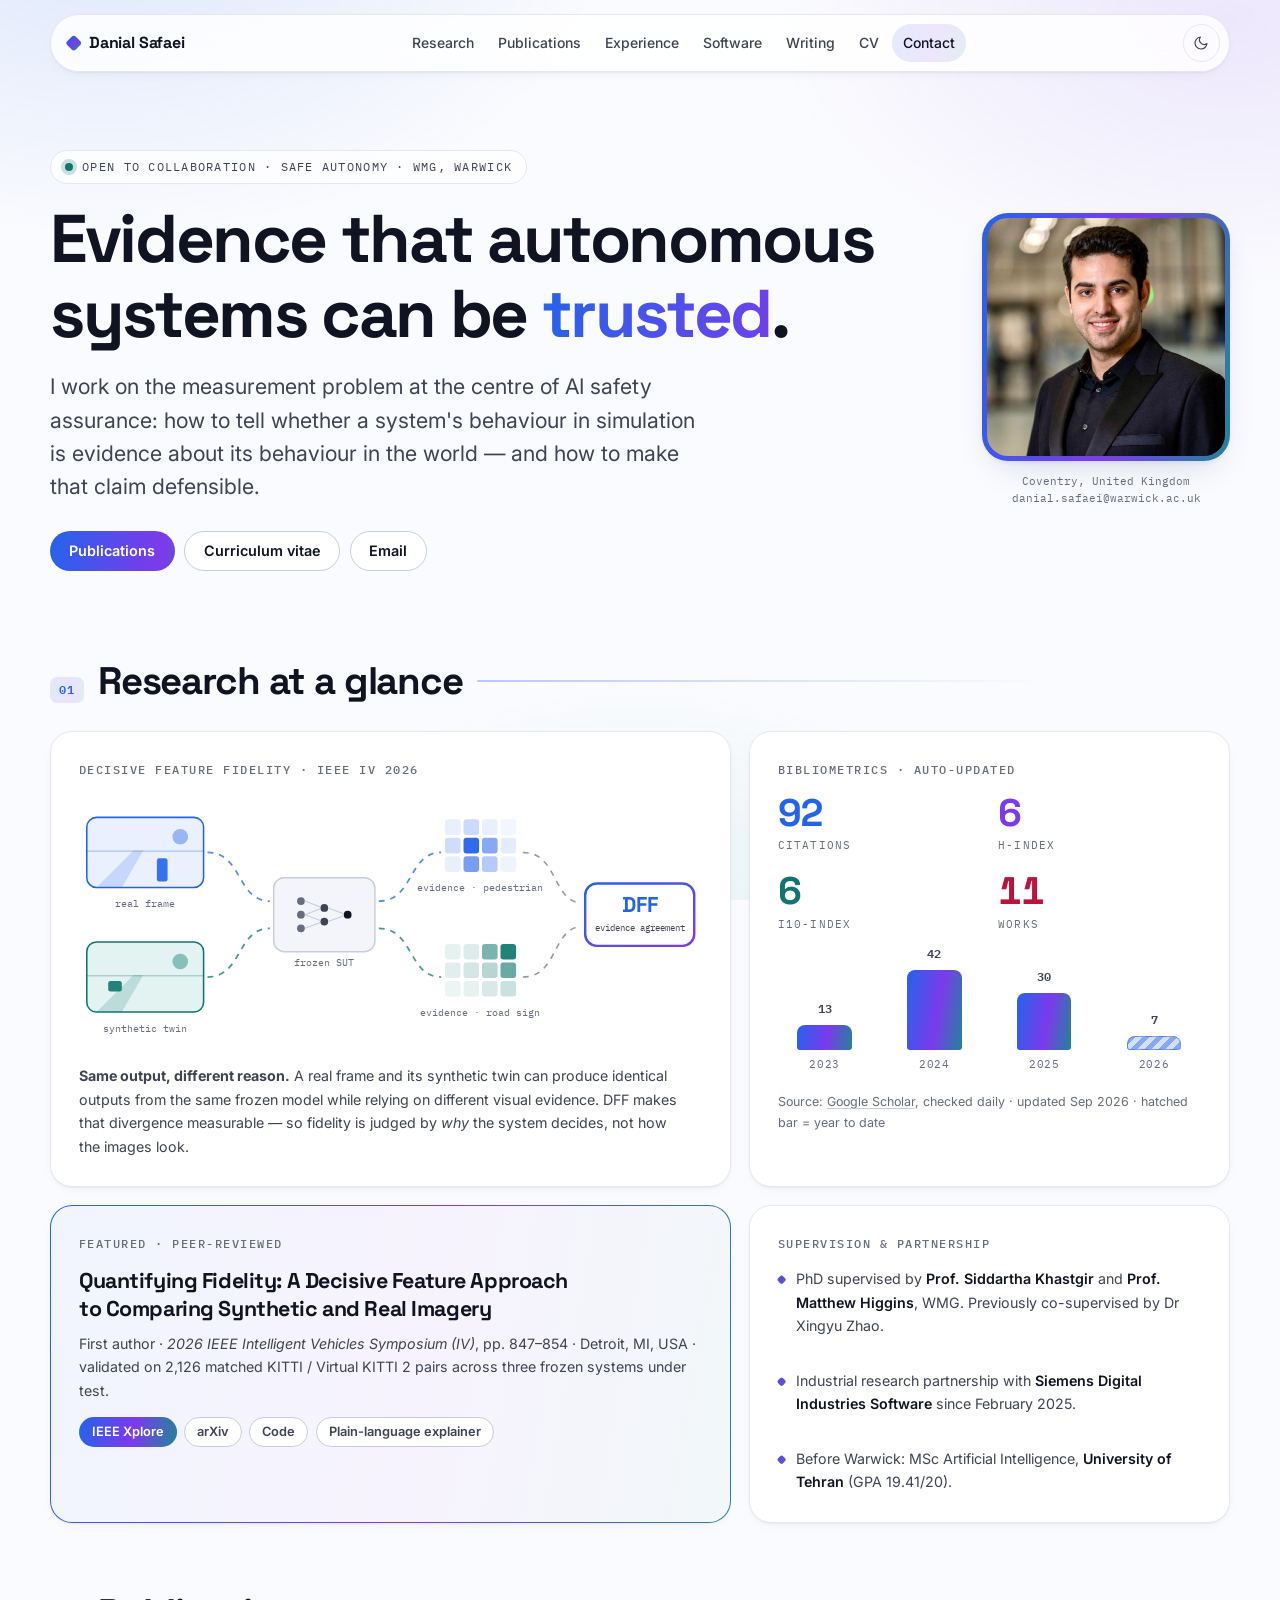
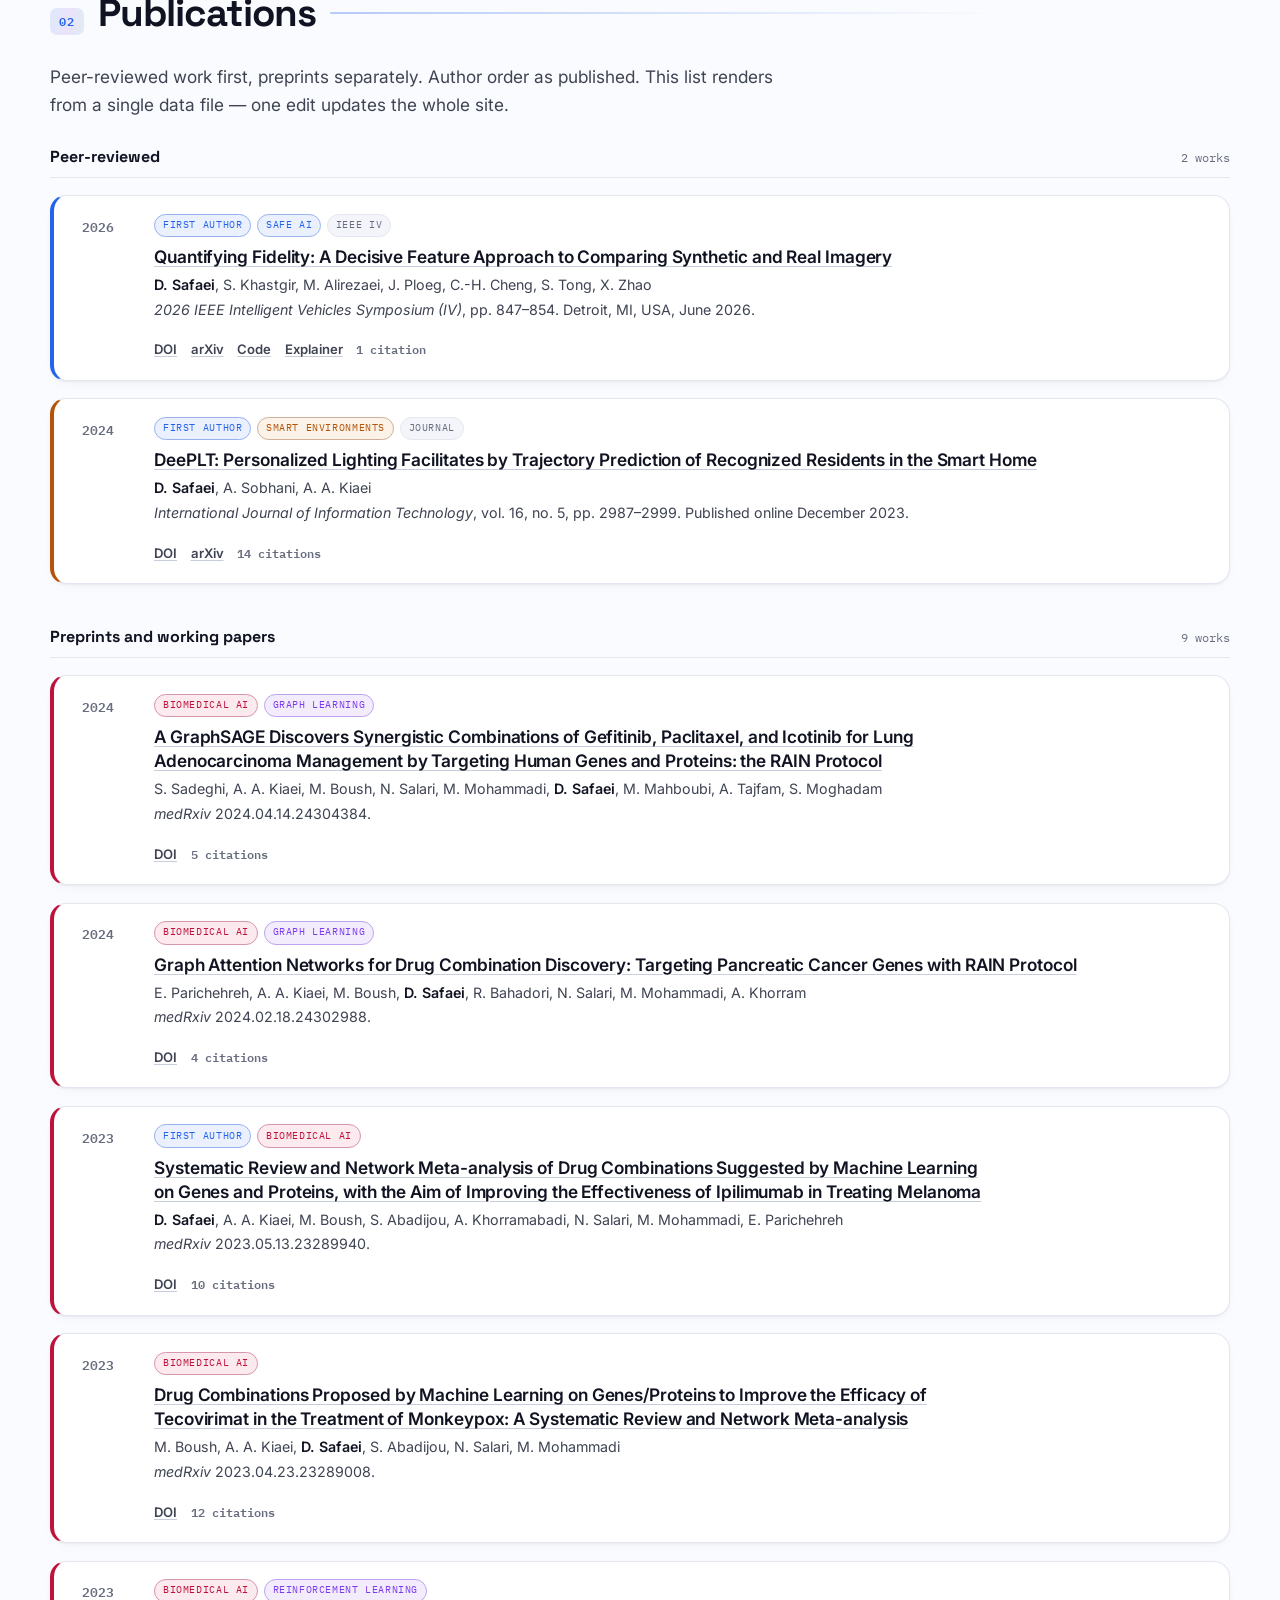
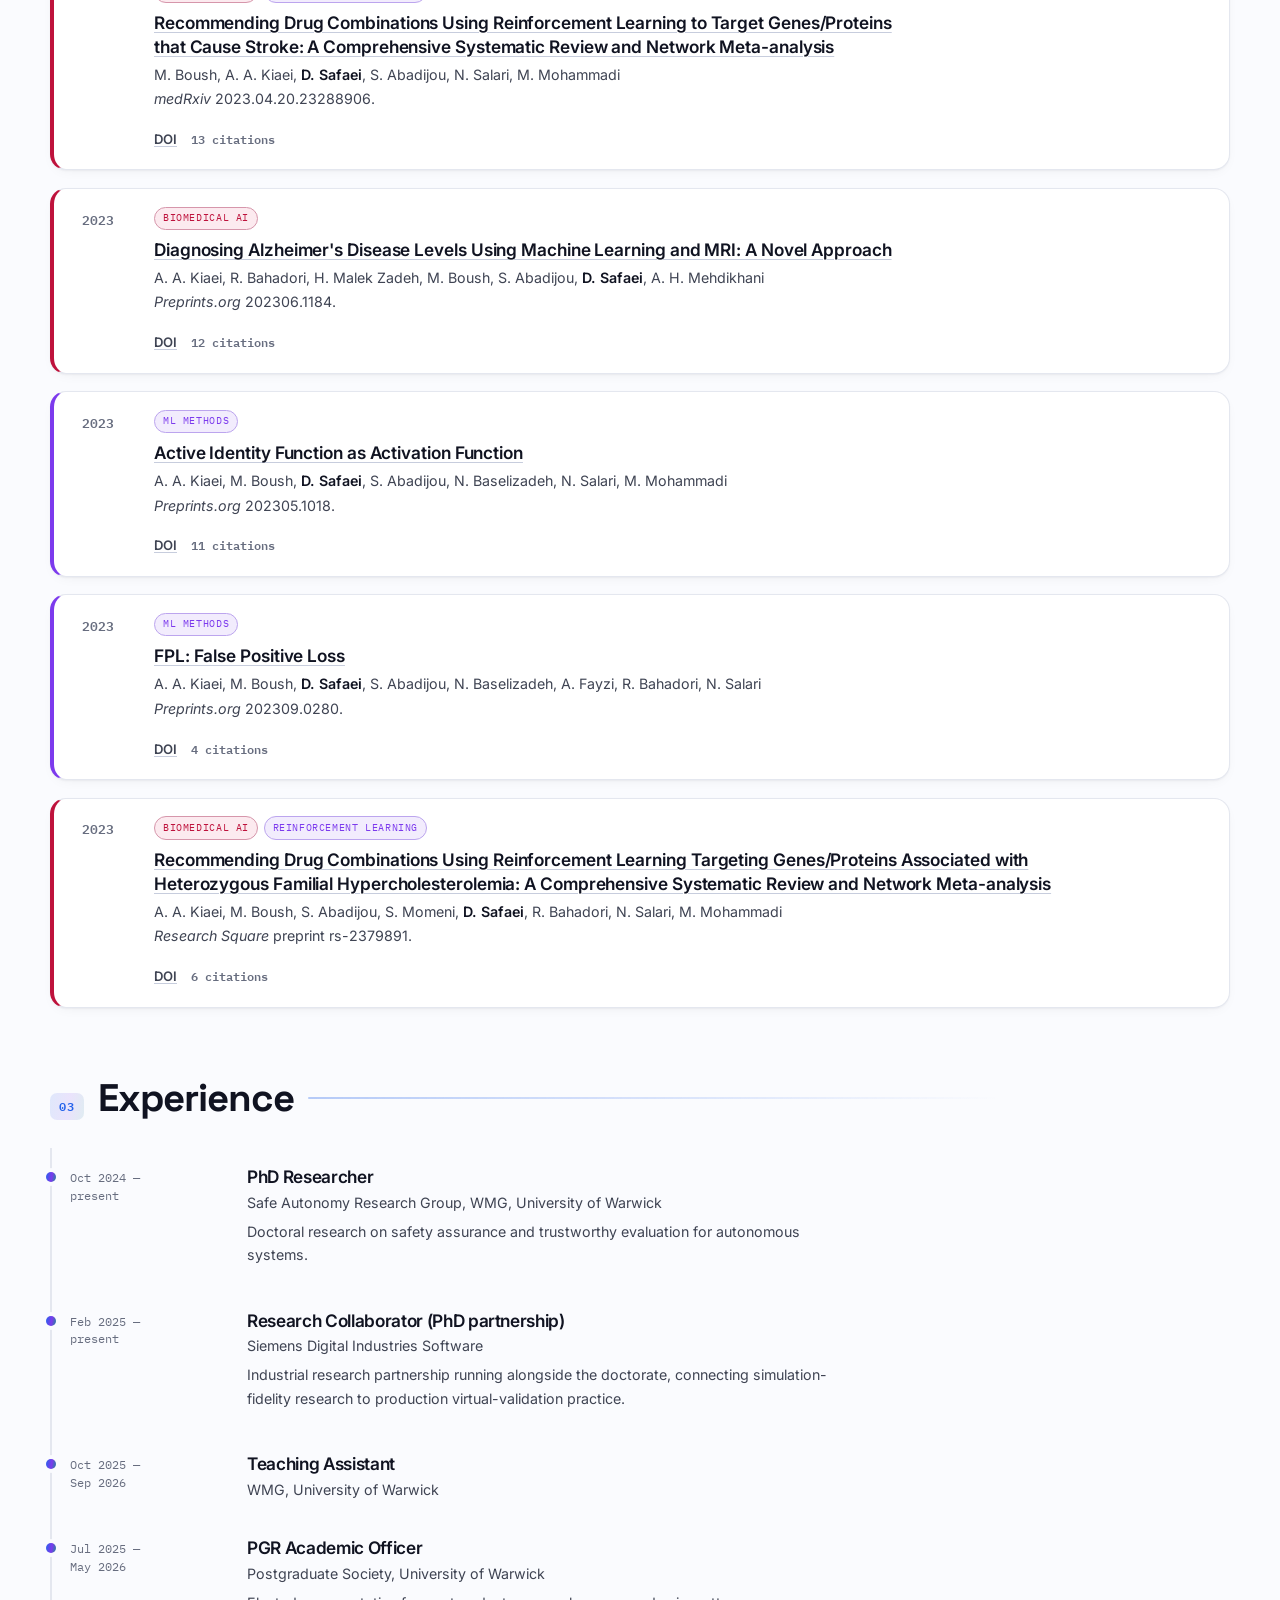
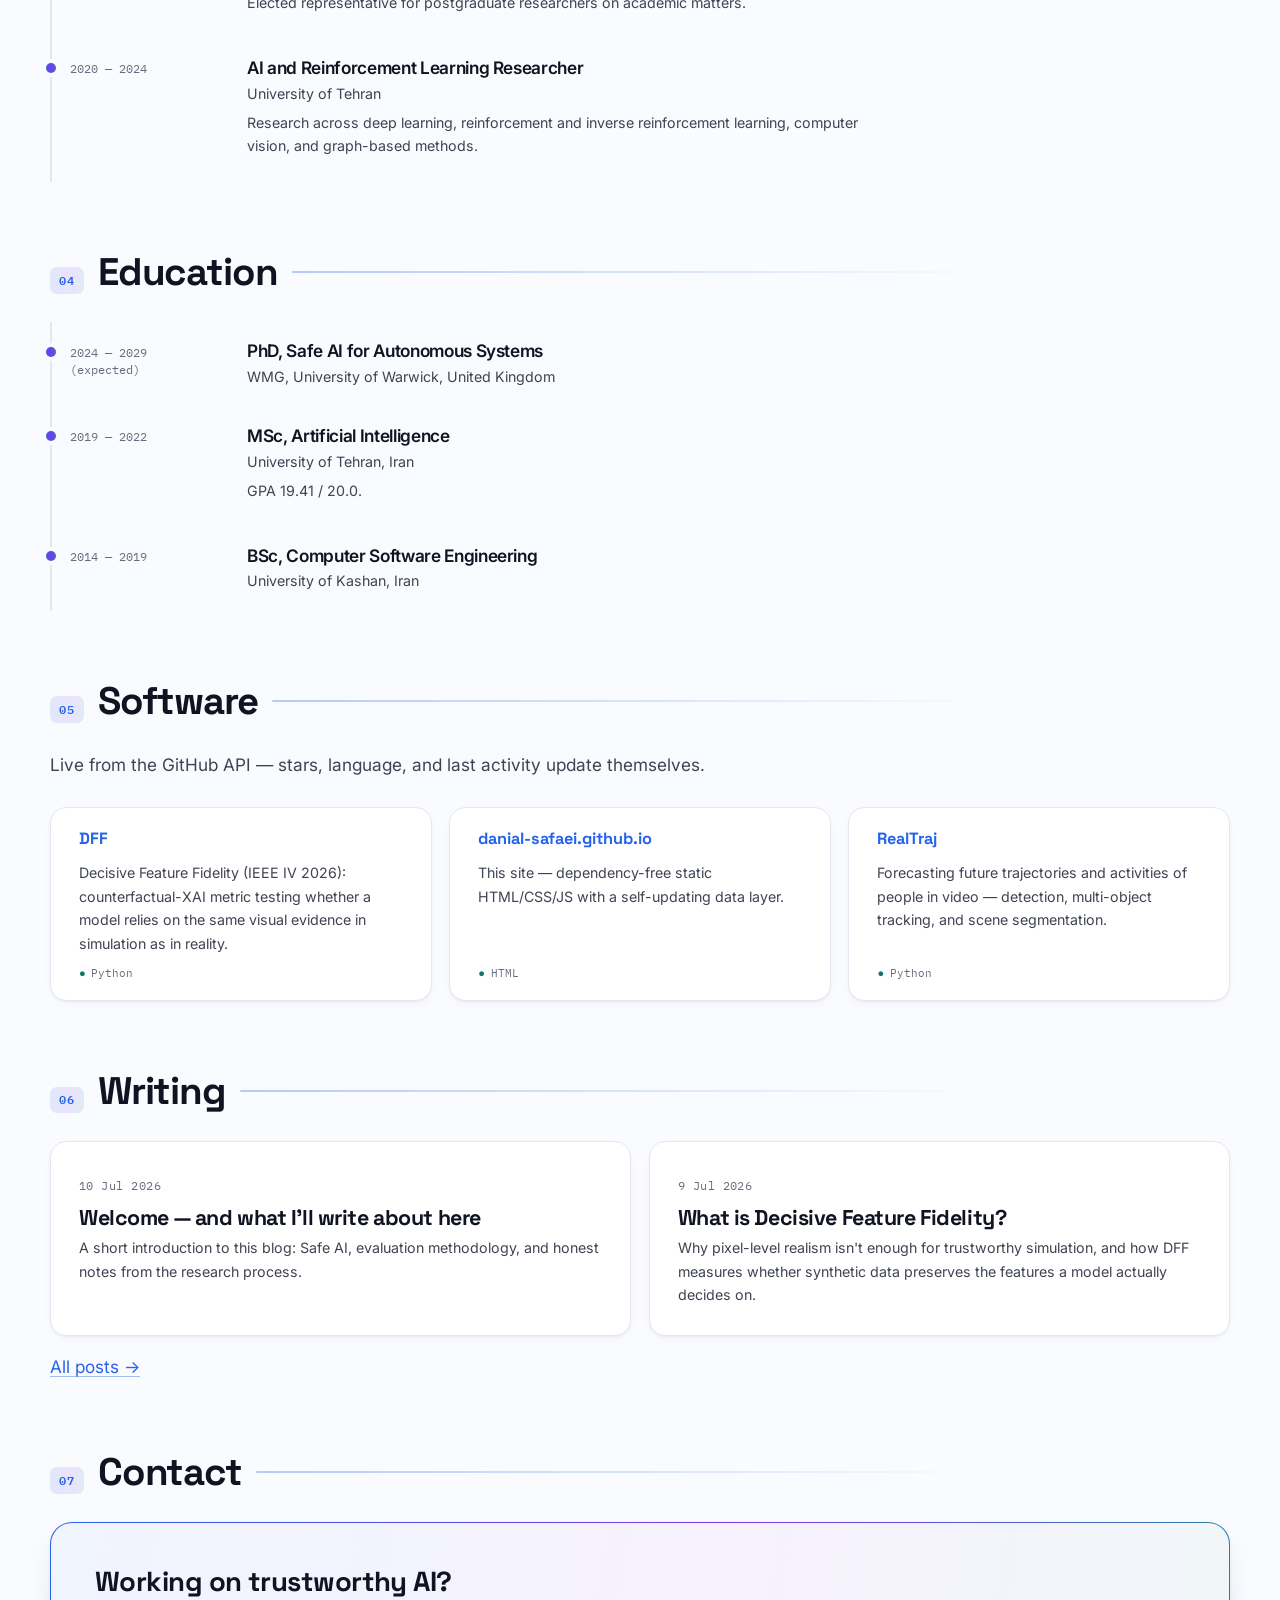
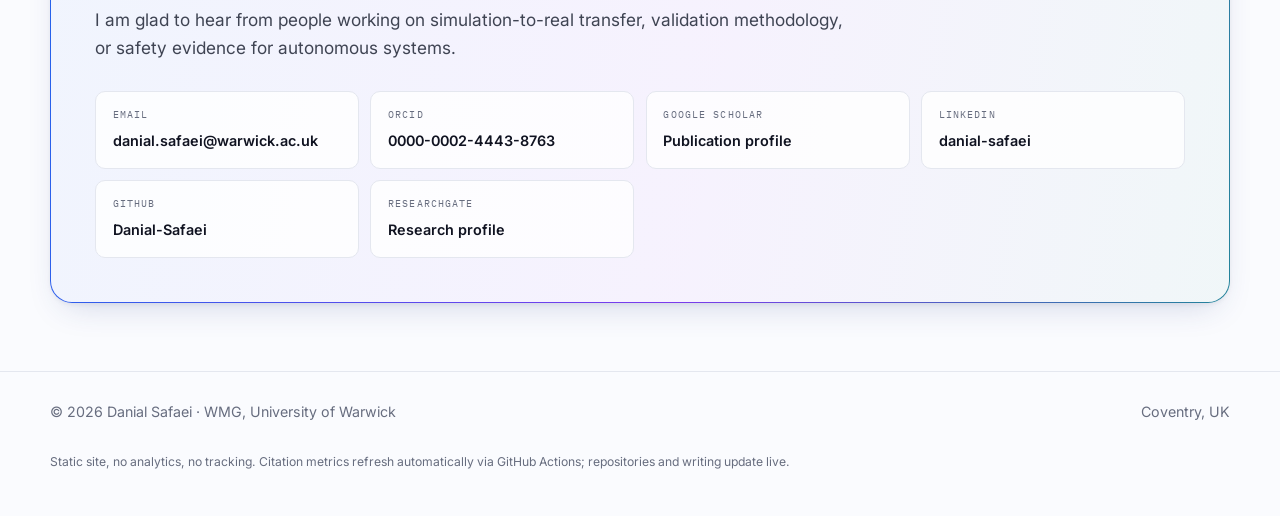
==== index.html @ 2e091d77 "Add a 1200x630 social preview card for link shares" ====
<!DOCTYPE html>
<html lang="en-GB">
<head>
    <meta charset="UTF-8">
    <meta name="viewport" content="width=device-width, initial-scale=1.0">
    <meta name="description" content="Danial Safaei is a PhD researcher in the Safe Autonomy Research Group at WMG, University of Warwick, working on safety assurance and trustworthy evaluation for autonomous systems. First author of Decisive Feature Fidelity (IEEE IV 2026).">
    <meta name="author" content="Danial Safaei">
    <meta name="robots" content="index, follow, max-image-preview:large">
    <meta name="color-scheme" content="light dark">
    <meta name="theme-color" content="#fafbfe" media="(prefers-color-scheme: light)">
    <meta name="theme-color" content="#0b111f" media="(prefers-color-scheme: dark)">
    <meta property="og:title" content="Danial Safaei — Safe AI for Autonomous Systems">
    <meta property="og:description" content="PhD researcher, Safe Autonomy Research Group, WMG, University of Warwick. Safety assurance and trustworthy evaluation for autonomous systems.">
    <meta property="og:type" content="profile">
    <meta property="profile:first_name" content="Danial">
    <meta property="profile:last_name" content="Safaei">
    <meta property="og:url" content="https://danial-safaei.github.io/">
    <meta property="og:site_name" content="Danial Safaei">
    <meta property="og:locale" content="en_GB">
    <meta property="og:image" content="https://danial-safaei.github.io/images/og-card.jpg">
    <meta property="og:image:width" content="1200">
    <meta property="og:image:height" content="630">
    <meta property="og:image:alt" content="Danial Safaei, PhD Researcher, Safe Autonomy Research Group, WMG, University of Warwick">
    <meta name="twitter:card" content="summary_large_image">
    <meta name="twitter:title" content="Danial Safaei — Safe AI for Autonomous Systems">
    <meta name="twitter:description" content="PhD researcher at WMG, University of Warwick. Safety assurance and trustworthy evaluation for autonomous systems.">
    <meta name="twitter:image" content="https://danial-safaei.github.io/images/og-card.jpg">
    <meta name="twitter:image:alt" content="Danial Safaei, PhD Researcher, Safe Autonomy Research Group, WMG, University of Warwick">
    <link rel="canonical" href="https://danial-safaei.github.io/">
    <link rel="icon" type="image/jpeg" href="images/profile.jpg">
    <link rel="icon" type="image/svg+xml" href="favicon.svg">
    <link rel="apple-touch-icon" href="images/profile.jpg">
    <title>Danial Safaei — Safe AI for Autonomous Systems</title>
    <link rel="preconnect" href="https://fonts.googleapis.com">
    <link rel="preconnect" href="https://fonts.gstatic.com" crossorigin>
    <link href="https://fonts.googleapis.com/css2?family=Space+Grotesk:wght@500;600;700&family=Inter:wght@400;500;600;700&family=IBM+Plex+Mono:wght@400;500;600&display=swap" rel="stylesheet">
    <link rel="stylesheet" href="style.css">
    <script type="application/ld+json">
    {
      "@context": "https://schema.org",
      "@graph": [
        {
          "@type": "Person",
          "@id": "https://danial-safaei.github.io/#person",
          "name": "Danial Safaei",
          "givenName": "Danial",
          "familyName": "Safaei",
          "url": "https://danial-safaei.github.io/",
          "image": "https://danial-safaei.github.io/images/profile.jpg",
          "jobTitle": "PhD Researcher",
          "description": "PhD researcher in the Safe Autonomy Research Group at WMG, University of Warwick, working on safety assurance and trustworthy evaluation for autonomous systems.",
          "email": "mailto:danial.safaei@warwick.ac.uk",
          "affiliation": {
            "@type": "Organization",
            "name": "WMG, University of Warwick",
            "url": "https://warwick.ac.uk/fac/sci/wmg"
          },
          "alumniOf": [
            { "@type": "CollegeOrUniversity", "name": "University of Tehran" },
            { "@type": "CollegeOrUniversity", "name": "University of Kashan" }
          ],
          "identifier": {
            "@type": "PropertyValue",
            "propertyID": "ORCID",
            "value": "https://orcid.org/0000-0002-4443-8763"
          },
          "sameAs": [
            "https://orcid.org/0000-0002-4443-8763",
            "https://scholar.google.co.uk/citations?user=qNJPWrMAAAAJ&hl=en",
            "https://github.com/Danial-Safaei",
            "https://www.linkedin.com/in/danial-safaei",
            "https://www.researchgate.net/profile/Danial-Safaei"
          ],
          "knowsAbout": [
            "Safe AI",
            "Autonomous Vehicle Safety",
            "Safety Assurance",
            "Explainable AI",
            "Synthetic Data Fidelity",
            "Scenario-Based Testing",
            "Computer Vision",
            "Graph Neural Networks"
          ]
        },
        {
          "@type": "WebSite",
          "@id": "https://danial-safaei.github.io/#website",
          "url": "https://danial-safaei.github.io/",
          "name": "Danial Safaei",
          "inLanguage": "en-GB",
          "publisher": { "@id": "https://danial-safaei.github.io/#person" }
        },
        {
          "@type": "ScholarlyArticle",
          "headline": "Quantifying Fidelity: A Decisive Feature Approach to Comparing Synthetic and Real Imagery",
          "author": { "@id": "https://danial-safaei.github.io/#person" },
          "datePublished": "2026-06",
          "isPartOf": "2026 IEEE Intelligent Vehicles Symposium (IV)",
          "pagination": "847-854",
          "url": "https://doi.org/10.1109/IV66570.2026.11624013",
          "identifier": "DOI:10.1109/IV66570.2026.11624013",
          "sameAs": [
            "https://arxiv.org/abs/2512.16468",
            "https://dblp.org/rec/conf/ivs/SafaeiKAPCTZ26.html"
          ]
        },
        {
          "@type": "ScholarlyArticle",
          "headline": "DeePLT: Personalized Lighting Facilitates by Trajectory Prediction of Recognized Residents in the Smart Home",
          "author": { "@id": "https://danial-safaei.github.io/#person" },
          "datePublished": "2024",
          "isPartOf": "International Journal of Information Technology",
          "pagination": "2987-2999",
          "url": "https://doi.org/10.1007/s41870-023-01665-1",
          "identifier": "DOI:10.1007/s41870-023-01665-1"
        }
      ]
    }
    </script>
</head>
<body>
    <script>
        (function () {
            try {
                var saved = localStorage.getItem("theme");
                if (saved === "dark") { document.body.classList.add("dark"); }
            } catch (e) { /* keep the light default */ }
            // Scroll-reveal is opt-in: content only starts hidden once JS runs,
            // and it is shown anyway if interact.js has not taken over in 2.5 s.
            var root = document.documentElement;
            root.classList.add("js");
            setTimeout(function () {
                if (!window.__revealReady) { root.classList.remove("js"); }
            }, 2500);
        })();
    </script>

    <a class="skip-link" href="#main">Skip to content</a>

    <header class="site-header" id="top">
        <div class="wrap masthead">
            <a class="brand" href="#top">Danial Safaei</a>
            <nav class="nav" aria-label="Primary">
                <a href="#research">Research</a>
                <a href="#publications">Publications</a>
                <a href="#experience">Experience</a>
                <a href="#software">Software</a>
                <a href="#writing">Writing</a>
                <a href="cv.html">CV</a>
                <a href="#contact">Contact</a>
            </nav>
            <button class="theme-toggle" id="toggle-dark" type="button" aria-label="Switch to dark theme">
                <svg class="icon-moon" viewBox="0 0 24 24" fill="none" stroke="currentColor" stroke-width="1.7" stroke-linecap="round" stroke-linejoin="round" aria-hidden="true"><path d="M21 12.79A9 9 0 1 1 11.21 3 7 7 0 0 0 21 12.79z"/></svg>
                <svg class="icon-sun" viewBox="0 0 24 24" fill="none" stroke="currentColor" stroke-width="1.7" stroke-linecap="round" stroke-linejoin="round" aria-hidden="true"><circle cx="12" cy="12" r="4.2"/><path d="M12 1.8v2.4M12 19.8v2.4M4.22 4.22l1.7 1.7M18.08 18.08l1.7 1.7M1.8 12h2.4M19.8 12h2.4M4.22 19.78l1.7-1.7M18.08 5.92l1.7-1.7"/></svg>
            </button>
        </div>
    </header>

    <main id="main">
        <div class="wrap">

            <!-- ================= HERO ================= -->
            <section class="hero">
                <div class="hero-copy reveal">
                    <p class="hero-eyebrow">Open to collaboration · Safe Autonomy · WMG, Warwick</p>
                    <h1>Evidence that autonomous systems can be <span class="hl">trusted</span>.</h1>
                    <p class="lede">I work on the measurement problem at the centre of AI safety assurance: how to tell whether a system's behaviour in simulation is evidence about its behaviour in the world — and how to make that claim defensible.</p>
                    <div class="hero-actions">
                        <a class="btn btn-primary" href="#publications">Publications</a>
                        <a class="btn" href="cv.html">Curriculum vitae</a>
                        <a class="btn" href="mailto:danial.safaei@warwick.ac.uk">Email</a>
                    </div>
                </div>
                <div class="hero-media reveal">
                    <div class="portrait-ring">
                        <img class="portrait" src="images/profile.jpg" alt="Portrait of Danial Safaei" width="460" height="460" fetchpriority="high" decoding="async">
                    </div>
                    <p class="portrait-caption">Coventry, United Kingdom<br>danial.safaei@warwick.ac.uk</p>
                </div>
            </section>

            <!-- ================= BENTO ================= -->
            <section class="section" id="research" style="padding-top: var(--sp-5);">
                <div class="section-head reveal">
                    <span class="section-num">01</span>
                    <h2>Research at a glance</h2>
                </div>

                <div class="bento">
                    <!-- DFF pipeline -->
                    <article class="tile tile-7 reveal">
                        <p class="label">Decisive Feature Fidelity · IEEE IV 2026</p>
                        <svg class="dff-svg" viewBox="0 0 640 260" xmlns="http://www.w3.org/2000/svg" role="img" aria-label="Pipeline: a real camera frame and its synthetic twin feed the same frozen system under test; explainable AI extracts the decisive evidence behind each output; DFF scores the agreement of that evidence.">
                            <defs>
                                <linearGradient id="dffg" x1="0" y1="0" x2="1" y2="1">
                                    <stop offset="0" style="stop-color:var(--blue)"/>
                                    <stop offset="1" style="stop-color:var(--violet)"/>
                                </linearGradient>
                            </defs>

                            <g>
                                <rect x="8" y="24" width="120" height="72" rx="10" style="fill:var(--blue-wash);stroke:var(--blue)" stroke-width="1.6"/>
                                <path d="M18 96 L56 58 L66 58 L44 96 Z" style="fill:var(--blue)" opacity="0.18"/>
                                <rect x="8" y="58" width="120" height="1.4" style="fill:var(--blue)" opacity="0.3"/>
                                <circle cx="104" cy="44" r="8" style="fill:var(--blue)" opacity="0.42"/>
                                <rect x="80" y="66" width="11" height="24" rx="2.5" style="fill:var(--blue)" opacity="0.9"/>
                                <text x="68" y="116" text-anchor="middle" font-size="10" style="fill:var(--ink-3);font-family:var(--font-mono)">real frame</text>
                            </g>

                            <g>
                                <rect x="8" y="152" width="120" height="72" rx="10" style="fill:var(--teal-wash);stroke:var(--teal)" stroke-width="1.6"/>
                                <path d="M18 224 L56 186 L66 186 L44 224 Z" style="fill:var(--teal)" opacity="0.18"/>
                                <rect x="8" y="186" width="120" height="1.4" style="fill:var(--teal)" opacity="0.3"/>
                                <circle cx="104" cy="172" r="8" style="fill:var(--teal)" opacity="0.42"/>
                                <rect x="30" y="192" width="14" height="11" rx="2.5" style="fill:var(--teal)" opacity="0.9"/>
                                <text x="68" y="244" text-anchor="middle" font-size="10" style="fill:var(--ink-3);font-family:var(--font-mono)">synthetic twin</text>
                            </g>

                            <path class="flow" d="M132 60 C 168 60, 162 110, 196 110" fill="none" style="stroke:var(--blue)" stroke-width="1.8" opacity="0.75"/>
                            <path class="flow" d="M132 188 C 168 188, 162 138, 196 138" fill="none" style="stroke:var(--teal)" stroke-width="1.8" opacity="0.75"/>

                            <g>
                                <rect x="200" y="86" width="104" height="76" rx="11" style="fill:var(--card-2);stroke:var(--rule-strong)" stroke-width="1.5"/>
                                <circle cx="228" cy="110" r="4" style="fill:var(--ink-3)"/>
                                <circle cx="228" cy="124" r="4" style="fill:var(--ink-3)"/>
                                <circle cx="228" cy="138" r="4" style="fill:var(--ink-3)"/>
                                <circle cx="252" cy="117" r="4" style="fill:var(--ink-2)"/>
                                <circle cx="252" cy="131" r="4" style="fill:var(--ink-2)"/>
                                <circle cx="276" cy="124" r="4" style="fill:var(--ink)"/>
                                <path d="M232 110 L248 116 M232 124 L248 118 M232 124 L248 130 M232 138 L248 132 M256 117 L272 123 M256 131 L272 125" style="stroke:var(--rule-strong)" stroke-width="1.1"/>
                                <text x="252" y="177" text-anchor="middle" font-size="10" style="fill:var(--ink-3);font-family:var(--font-mono)">frozen SUT</text>
                            </g>

                            <path class="flow" d="M308 110 C 344 110, 338 60, 372 60" fill="none" style="stroke:var(--blue)" stroke-width="1.8" opacity="0.75"/>
                            <path class="flow" d="M308 138 C 344 138, 338 188, 372 188" fill="none" style="stroke:var(--teal)" stroke-width="1.8" opacity="0.75"/>

                            <g transform="translate(376,26)">
                                <rect x="0" y="0" width="16" height="16" rx="3" style="fill:var(--blue)" opacity="0.10"/><rect x="19" y="0" width="16" height="16" rx="3" style="fill:var(--blue)" opacity="0.24"/><rect x="38" y="0" width="16" height="16" rx="3" style="fill:var(--blue)" opacity="0.10"/><rect x="57" y="0" width="16" height="16" rx="3" style="fill:var(--blue)" opacity="0.06"/>
                                <rect x="0" y="19" width="16" height="16" rx="3" style="fill:var(--blue)" opacity="0.22"/><rect x="19" y="19" width="16" height="16" rx="3" style="fill:var(--blue)" opacity="0.95"/><rect x="38" y="19" width="16" height="16" rx="3" style="fill:var(--blue)" opacity="0.55"/><rect x="57" y="19" width="16" height="16" rx="3" style="fill:var(--blue)" opacity="0.12"/>
                                <rect x="0" y="38" width="16" height="16" rx="3" style="fill:var(--blue)" opacity="0.10"/><rect x="19" y="38" width="16" height="16" rx="3" style="fill:var(--blue)" opacity="0.62"/><rect x="38" y="38" width="16" height="16" rx="3" style="fill:var(--blue)" opacity="0.34"/><rect x="57" y="38" width="16" height="16" rx="3" style="fill:var(--blue)" opacity="0.08"/>
                                <text x="36" y="74" text-anchor="middle" font-size="10" style="fill:var(--ink-3);font-family:var(--font-mono)">evidence · pedestrian</text>
                            </g>

                            <g transform="translate(376,154)">
                                <rect x="0" y="0" width="16" height="16" rx="3" style="fill:var(--teal)" opacity="0.10"/><rect x="19" y="0" width="16" height="16" rx="3" style="fill:var(--teal)" opacity="0.14"/><rect x="38" y="0" width="16" height="16" rx="3" style="fill:var(--teal)" opacity="0.55"/><rect x="57" y="0" width="16" height="16" rx="3" style="fill:var(--teal)" opacity="0.92"/>
                                <rect x="0" y="19" width="16" height="16" rx="3" style="fill:var(--teal)" opacity="0.12"/><rect x="19" y="19" width="16" height="16" rx="3" style="fill:var(--teal)" opacity="0.18"/><rect x="38" y="19" width="16" height="16" rx="3" style="fill:var(--teal)" opacity="0.30"/><rect x="57" y="19" width="16" height="16" rx="3" style="fill:var(--teal)" opacity="0.62"/>
                                <rect x="0" y="38" width="16" height="16" rx="3" style="fill:var(--teal)" opacity="0.08"/><rect x="19" y="38" width="16" height="16" rx="3" style="fill:var(--teal)" opacity="0.10"/><rect x="38" y="38" width="16" height="16" rx="3" style="fill:var(--teal)" opacity="0.16"/><rect x="57" y="38" width="16" height="16" rx="3" style="fill:var(--teal)" opacity="0.22"/>
                                <text x="36" y="74" text-anchor="middle" font-size="10" style="fill:var(--ink-3);font-family:var(--font-mono)">evidence · road sign</text>
                            </g>

                            <path class="flow" d="M456 60 C 492 60, 486 110, 516 112" fill="none" style="stroke:var(--ink-3)" stroke-width="1.6" opacity="0.7"/>
                            <path class="flow" d="M456 188 C 492 188, 486 138, 516 136" fill="none" style="stroke:var(--ink-3)" stroke-width="1.6" opacity="0.7"/>

                            <g>
                                <rect x="520" y="92" width="112" height="64" rx="12" style="fill:var(--card)" stroke="url(#dffg)" stroke-width="2.5"/>
                                <text x="576" y="121" text-anchor="middle" font-size="22" font-weight="700" style="fill:var(--blue);font-family:var(--font-display)">DFF</text>
                                <text x="576" y="141" text-anchor="middle" font-size="9" style="fill:var(--ink-2);font-family:var(--font-mono)">evidence agreement</text>
                            </g>
                        </svg>
                        <p class="dff-caption"><strong>Same output, different reason.</strong> A real frame and its synthetic twin can produce identical outputs from the same frozen model while relying on different visual evidence. DFF makes that divergence measurable — so fidelity is judged by <em>why</em> the system decides, not how the images look.</p>
                    </article>

                    <!-- Metrics (auto-updated) -->
                    <article class="tile tile-5 reveal" id="metrics-tile">
                        <p class="label">Bibliometrics · auto-updated</p>
                        <div class="metric-grid">
                            <div>
                                <span class="metric-value stat-num" id="m-citations" data-target="92">92</span>
                                <span class="metric-label">Citations</span>
                            </div>
                            <div class="metric-violet">
                                <span class="metric-value stat-num" id="m-h" data-target="6">6</span>
                                <span class="metric-label">h-index</span>
                            </div>
                            <div class="metric-teal">
                                <span class="metric-value stat-num" id="m-i10" data-target="6">6</span>
                                <span class="metric-label">i10-index</span>
                            </div>
                            <div class="metric-rose">
                                <span class="metric-value stat-num" id="m-works" data-target="11">11</span>
                                <span class="metric-label">Works</span>
                            </div>
                        </div>
                        <!-- cite-chart:start -->
                        <div class="cite-chart" id="cite-chart" role="img" aria-label="Citations per year: 13 in 2023, 42 in 2024, 30 in 2025, 7 in 2026. Source: Google Scholar.">
                            <div class="cite-col"><span class="cite-val">13</span><span class="cite-bar" style="--h: 31"></span><span class="cite-year">2023</span></div>
                            <div class="cite-col"><span class="cite-val">42</span><span class="cite-bar" style="--h: 100"></span><span class="cite-year">2024</span></div>
                            <div class="cite-col"><span class="cite-val">30</span><span class="cite-bar" style="--h: 71"></span><span class="cite-year">2025</span></div>
                            <div class="cite-col"><span class="cite-val">7</span><span class="cite-bar ytd" style="--h: 17"></span><span class="cite-year">2026</span></div>
                        </div>
                        <!-- cite-chart:end -->
                        <p class="metric-note">Source: <a href="https://scholar.google.co.uk/citations?user=qNJPWrMAAAAJ&hl=en" target="_blank" rel="noopener noreferrer">Google Scholar</a>, checked daily · updated <span id="scholar-updated">Sep 2026</span> · hatched bar = year to date</p>
                    </article>

                    <!-- Featured paper -->
                    <article class="tile tile-7 tile-feature reveal">
                        <p class="label">Featured · peer-reviewed</p>
                        <h3 class="paper-title">Quantifying Fidelity: A Decisive Feature Approach to Comparing Synthetic and Real Imagery</h3>
                        <p class="paper-meta">First author · <em>2026 IEEE Intelligent Vehicles Symposium (IV)</em>, pp. 847–854 · Detroit, MI, USA · validated on 2,126 matched KITTI / Virtual KITTI 2 pairs across three frozen systems under test.</p>
                        <div class="chip-row">
                            <a class="chip chip-primary" href="https://doi.org/10.1109/IV66570.2026.11624013" target="_blank" rel="noopener noreferrer">IEEE Xplore</a>
                            <a class="chip" href="https://arxiv.org/abs/2512.16468" target="_blank" rel="noopener noreferrer">arXiv</a>
                            <a class="chip" href="https://github.com/Danial-Safaei/DFF" target="_blank" rel="noopener noreferrer">Code</a>
                            <a class="chip" href="blog.html?post=what-is-decisive-feature-fidelity">Plain-language explainer</a>
                        </div>
                    </article>

                    <!-- People -->
                    <article class="tile tile-5 reveal">
                        <p class="label">Supervision &amp; partnership</p>
                        <div class="people">
                            <p class="people-row"><span>PhD supervised by <strong>Prof. Siddartha Khastgir</strong> and <strong>Prof. Matthew Higgins</strong>, WMG. Previously co-supervised by Dr Xingyu Zhao.</span></p>
                            <p class="people-row"><span>Industrial research partnership with <strong>Siemens Digital Industries Software</strong> since February 2025.</span></p>
                            <p class="people-row"><span>Before Warwick: MSc Artificial Intelligence, <strong>University of Tehran</strong> (GPA 19.41/20).</span></p>
                        </div>
                    </article>
                </div>
            </section>

            <!-- ================= PUBLICATIONS ================= -->
            <section class="section" id="publications">
                <div class="section-head reveal">
                    <span class="section-num">02</span>
                    <h2>Publications</h2>
                </div>
                <p class="section-intro reveal">Peer-reviewed work first, preprints separately. Author order as published. This list renders from a single data file — one edit updates the whole site.</p>
                <div id="pub-root" aria-live="polite">
                    <noscript>
                        <p>The full publication list requires JavaScript. See the complete record on
                        <a href="https://scholar.google.co.uk/citations?user=qNJPWrMAAAAJ&hl=en">Google Scholar</a>.</p>
                    </noscript>
                </div>
            </section>

            <!-- ================= EXPERIENCE ================= -->
            <section class="section" id="experience">
                <div class="section-head reveal">
                    <span class="section-num">03</span>
                    <h2>Experience</h2>
                </div>
                <ul class="entries">
                    <li class="entry reveal">
                        <div class="entry-when">Oct 2024 —<br>present</div>
                        <div>
                            <h3 class="entry-title">PhD Researcher</h3>
                            <p class="entry-org">Safe Autonomy Research Group, WMG, University of Warwick</p>
                            <div class="entry-body"><p>Doctoral research on safety assurance and trustworthy evaluation for autonomous systems.</p></div>
                        </div>
                    </li>
                    <li class="entry reveal">
                        <div class="entry-when">Feb 2025 —<br>present</div>
                        <div>
                            <h3 class="entry-title">Research Collaborator (PhD partnership)</h3>
                            <p class="entry-org">Siemens Digital Industries Software</p>
                            <div class="entry-body"><p>Industrial research partnership running alongside the doctorate, connecting simulation-fidelity research to production virtual-validation practice.</p></div>
                        </div>
                    </li>
                    <li class="entry reveal">
                        <div class="entry-when">Oct 2025 —<br>Sep 2026</div>
                        <div>
                            <h3 class="entry-title">Teaching Assistant</h3>
                            <p class="entry-org">WMG, University of Warwick</p>
                        </div>
                    </li>
                    <li class="entry reveal">
                        <div class="entry-when">Jul 2025 —<br>May 2026</div>
                        <div>
                            <h3 class="entry-title">PGR Academic Officer</h3>
                            <p class="entry-org">Postgraduate Society, University of Warwick</p>
                            <div class="entry-body"><p>Elected representative for postgraduate researchers on academic matters.</p></div>
                        </div>
                    </li>
                    <li class="entry reveal">
                        <div class="entry-when">2020 — 2024</div>
                        <div>
                            <h3 class="entry-title">AI and Reinforcement Learning Researcher</h3>
                            <p class="entry-org">University of Tehran</p>
                            <div class="entry-body"><p>Research across deep learning, reinforcement and inverse reinforcement learning, computer vision, and graph-based methods.</p></div>
                        </div>
                    </li>
                </ul>

                <div class="section-head reveal" style="margin-top: var(--sp-6);">
                    <span class="section-num">04</span>
                    <h2>Education</h2>
                </div>
                <ul class="entries">
                    <li class="entry reveal">
                        <div class="entry-when">2024 — 2029<br>(expected)</div>
                        <div>
                            <h3 class="entry-title">PhD, Safe AI for Autonomous Systems</h3>
                            <p class="entry-org">WMG, University of Warwick, United Kingdom</p>
                        </div>
                    </li>
                    <li class="entry reveal">
                        <div class="entry-when">2019 — 2022</div>
                        <div>
                            <h3 class="entry-title">MSc, Artificial Intelligence</h3>
                            <p class="entry-org">University of Tehran, Iran</p>
                            <div class="entry-body"><p>GPA 19.41 / 20.0.</p></div>
                        </div>
                    </li>
                    <li class="entry reveal">
                        <div class="entry-when">2014 — 2019</div>
                        <div>
                            <h3 class="entry-title">BSc, Computer Software Engineering</h3>
                            <p class="entry-org">University of Kashan, Iran</p>
                        </div>
                    </li>
                </ul>
            </section>

            <!-- ================= SOFTWARE (live) ================= -->
            <section class="section" id="software">
                <div class="section-head reveal">
                    <span class="section-num">05</span>
                    <h2>Software</h2>
                </div>
                <p class="section-intro reveal">Live from the GitHub API — stars, language, and last activity update themselves.</p>
                <div class="repo-grid reveal" id="repo-root">
                    <a class="repo-card" href="https://github.com/Danial-Safaei/DFF" target="_blank" rel="noopener noreferrer">
                        <span class="repo-name">DFF</span>
                        <span class="repo-desc">Decisive Feature Fidelity (IEEE IV 2026): counterfactual-XAI metric testing whether a model relies on the same visual evidence in simulation as in reality.</span>
                        <span class="repo-meta"><span class="dot">Python</span></span>
                    </a>
                    <a class="repo-card" href="https://github.com/Danial-Safaei/Danial-Safaei.github.io" target="_blank" rel="noopener noreferrer">
                        <span class="repo-name">danial-safaei.github.io</span>
                        <span class="repo-desc">This site — dependency-free static HTML/CSS/JS with a self-updating data layer.</span>
                        <span class="repo-meta"><span class="dot">HTML</span></span>
                    </a>
                    <a class="repo-card" href="https://github.com/Danial-Safaei/RealTraj" target="_blank" rel="noopener noreferrer">
                        <span class="repo-name">RealTraj</span>
                        <span class="repo-desc">Forecasting future trajectories and activities of people in video — detection, multi-object tracking, and scene segmentation.</span>
                        <span class="repo-meta"><span class="dot">Python</span></span>
                    </a>
                </div>
            </section>

            <!-- ================= WRITING (live) ================= -->
            <section class="section" id="writing">
                <div class="section-head reveal">
                    <span class="section-num">06</span>
                    <h2>Writing</h2>
                </div>
                <div class="home-posts reveal" id="home-posts">
                    <a class="home-post" href="blog.html">
                        <span class="post-date">The blog</span>
                        <h3>Notes on Safe AI and evaluation methodology</h3>
                        <p>Short technical pieces, published as the research goes.</p>
                    </a>
                </div>
                <p class="section-intro reveal" style="margin-top: var(--sp-3); margin-bottom: 0;"><a href="blog.html">All posts →</a></p>
            </section>

            <!-- ================= CONTACT ================= -->
            <section class="section" id="contact">
                <div class="section-head reveal">
                    <span class="section-num">07</span>
                    <h2>Contact</h2>
                </div>
                <div class="contact-panel reveal">
                    <h3 style="font-size: var(--step-2); margin-bottom: 0.5rem;">Working on trustworthy AI?</h3>
                    <p class="prose" style="color: var(--ink-2); margin-bottom: 0;">I am glad to hear from people working on simulation-to-real transfer, validation methodology, or safety evidence for autonomous systems.</p>
                    <div class="contact-grid">
                        <a class="contact-item" href="mailto:danial.safaei@warwick.ac.uk"><span>Email</span><strong>danial.safaei@warwick.ac.uk</strong></a>
                        <a class="contact-item" href="https://orcid.org/0000-0002-4443-8763" target="_blank" rel="noopener noreferrer"><span>ORCID</span><strong>0000-0002-4443-8763</strong></a>
                        <a class="contact-item" href="https://scholar.google.co.uk/citations?user=qNJPWrMAAAAJ&hl=en" target="_blank" rel="noopener noreferrer"><span>Google Scholar</span><strong>Publication profile</strong></a>
                        <a class="contact-item" href="https://www.linkedin.com/in/danial-safaei" target="_blank" rel="noopener noreferrer"><span>LinkedIn</span><strong>danial-safaei</strong></a>
                        <a class="contact-item" href="https://github.com/Danial-Safaei" target="_blank" rel="noopener noreferrer"><span>GitHub</span><strong>Danial-Safaei</strong></a>
                        <a class="contact-item" href="https://www.researchgate.net/profile/Danial-Safaei" target="_blank" rel="noopener noreferrer"><span>ResearchGate</span><strong>Research profile</strong></a>
                    </div>
                </div>
            </section>
        </div>
    </main>

    <footer class="site-footer">
        <div class="wrap">
            <div class="footer-row">
                <p>&copy; <span id="year">2026</span> Danial Safaei · WMG, University of Warwick</p>
                <p id="site-updated">Coventry, UK</p>
            </div>
            <p class="footer-note">Static site, no analytics, no tracking. Citation metrics refresh automatically via GitHub Actions; repositories and writing update live.</p>
        </div>
    </footer>

    <a class="back-to-top" href="#top" id="back-to-top" aria-label="Back to top" hidden>
        <svg viewBox="0 0 24 24" width="15" height="15" fill="none" stroke="currentColor" stroke-width="2" stroke-linecap="round" stroke-linejoin="round" aria-hidden="true"><path d="M12 19V5M5 12l7-7 7 7"/></svg>
    </a>

    <script src="interact.js"></script>
</body>
</html>
---- style.css ----
/* ==========================================================================
   Danial Safaei — "Evidence Lab"
   Vivid, motion-rich research design. Light-first; dark is an explicit choice.
   ========================================================================== */

/* ---------- Tokens ---------- */

:root {
    --font-display: "Space Grotesk", "Inter", -apple-system, "Segoe UI", sans-serif;
    --font-sans: "Inter", -apple-system, BlinkMacSystemFont, "Segoe UI", Roboto, sans-serif;
    --font-mono: "IBM Plex Mono", ui-monospace, SFMono-Regular, Menlo, Consolas, monospace;

    --paper: #fafbfe;
    --card: #ffffff;
    --card-2: #f3f5fa;
    --ink: #101321;
    --ink-2: #3f4453;
    --ink-3: #676d7f;
    --rule: #e4e7ef;
    --rule-strong: #c7cddd;

    --blue: #2563eb;
    --violet: #7c3aed;
    --teal: #0f766e;
    --rose: #be123c;
    --amber: #b45309;

    --blue-wash: #eaf0fe;
    --violet-wash: #f2ecfd;
    --teal-wash: #e2f3f1;
    --rose-wash: #fceaef;
    --amber-wash: #fbf3e7;

    --grad: linear-gradient(100deg, #2563eb 0%, #7c3aed 55%, #0f9488 110%);
    --grad-soft: linear-gradient(100deg, rgba(37, 99, 235, 0.12), rgba(124, 58, 237, 0.12) 55%, rgba(15, 148, 136, 0.12) 110%);

    --focus: #2563eb;
    --shadow-sm: 0 1px 2px rgba(16, 19, 33, 0.05), 0 4px 14px -6px rgba(16, 19, 33, 0.08);
    --shadow-md: 0 2px 4px rgba(16, 19, 33, 0.05), 0 14px 34px -14px rgba(37, 60, 130, 0.22);
    --shadow-lift: 0 4px 8px rgba(16, 19, 33, 0.05), 0 22px 44px -16px rgba(37, 60, 130, 0.30);

    --r-lg: 22px;
    --r-md: 16px;
    --r-sm: 10px;

    --wrap: 1180px;
    --wrap-narrow: 780px;
    --measure: 68ch;

    --step--1: clamp(0.84rem, 0.82rem + 0.1vw, 0.89rem);
    --step-0: clamp(1rem, 0.97rem + 0.15vw, 1.08rem);
    --step-1: clamp(1.18rem, 1.12rem + 0.3vw, 1.34rem);
    --step-2: clamp(1.42rem, 1.32rem + 0.55vw, 1.72rem);
    --step-3: clamp(1.8rem, 1.6rem + 1vw, 2.5rem);
    --step-4: clamp(2.5rem, 1.9rem + 2.9vw, 4.3rem);

    --sp-2: 0.7rem;
    --sp-3: 1.1rem;
    --sp-4: 1.75rem;
    --sp-5: 2.75rem;
    --sp-6: 4.25rem;
    --sp-7: 5.75rem;

    color-scheme: light;
}

/* Dark: explicit visitor choice only (moon toggle). Deep navy, vivid accents. */
body.dark {
    --paper: #0b111f;
    --card: #111a2e;
    --card-2: #16213a;
    --ink: #eef0f6;
    --ink-2: #bcc2d2;
    --ink-3: #8d94a8;
    --rule: #23304e;
    --rule-strong: #3a4c74;

    --blue: #8ab4ff;
    --violet: #c1a4ff;
    --teal: #63d8cc;
    --rose: #ff9eb3;
    --amber: #f0b429;

    --blue-wash: #172440;
    --violet-wash: #251d44;
    --teal-wash: #103631;
    --rose-wash: #3d1c28;
    --amber-wash: #382d12;

    --grad: linear-gradient(100deg, #8ab4ff 0%, #c1a4ff 55%, #63d8cc 110%);
    --grad-soft: linear-gradient(100deg, rgba(138, 180, 255, 0.14), rgba(193, 164, 255, 0.14) 55%, rgba(99, 216, 204, 0.14) 110%);

    --focus: #8ab4ff;
    --shadow-sm: 0 1px 2px rgba(0, 0, 0, 0.35), 0 4px 14px -6px rgba(0, 0, 0, 0.45);
    --shadow-md: 0 2px 4px rgba(0, 0, 0, 0.35), 0 14px 34px -14px rgba(0, 0, 0, 0.6);
    --shadow-lift: 0 4px 8px rgba(0, 0, 0, 0.35), 0 22px 44px -16px rgba(0, 0, 0, 0.65);

    color-scheme: dark;
}

/* ---------- Base ---------- */

*,
*::before,
*::after {
    box-sizing: border-box;
}

html {
    -webkit-text-size-adjust: 100%;
    scroll-behavior: smooth;
    scroll-padding-top: 6rem;
}

body {
    margin: 0;
    background: var(--paper);
    color: var(--ink);
    font-family: var(--font-sans);
    font-size: var(--step-0);
    line-height: 1.65;
    text-rendering: optimizeLegibility;
    -webkit-font-smoothing: antialiased;
    position: relative;
}

/* Ambient mesh — the canvas is alive, not blank */
body::before {
    content: "";
    position: fixed;
    inset: 0;
    z-index: -1;
    pointer-events: none;
    background:
        radial-gradient(52rem 30rem at 8% -6%, rgba(37, 99, 235, 0.12), transparent 62%),
        radial-gradient(46rem 28rem at 96% 2%, rgba(124, 58, 237, 0.10), transparent 62%),
        radial-gradient(44rem 30rem at 50% 108%, rgba(15, 148, 136, 0.09), transparent 62%);
}

body.dark::before {
    background:
        radial-gradient(52rem 30rem at 8% -6%, rgba(138, 180, 255, 0.14), transparent 62%),
        radial-gradient(46rem 28rem at 96% 2%, rgba(193, 164, 255, 0.12), transparent 62%),
        radial-gradient(44rem 30rem at 50% 108%, rgba(99, 216, 204, 0.10), transparent 62%);
}

img {
    display: block;
    max-width: 100%;
    height: auto;
}

h1, h2, h3, h4 {
    font-family: var(--font-display);
    font-weight: 700;
    line-height: 1.12;
    letter-spacing: -0.02em;
    text-wrap: balance;
    margin: 0;
}

p {
    margin: 0 0 var(--sp-3);
}

p:last-child {
    margin-bottom: 0;
}

a {
    color: inherit;
    text-decoration: underline;
    text-decoration-thickness: 0.06em;
    text-underline-offset: 0.18em;
    text-decoration-color: var(--rule-strong);
    transition: color 130ms ease, text-decoration-color 130ms ease;
}

a:hover {
    text-decoration-color: currentColor;
}

a:focus-visible,
button:focus-visible {
    outline: 2px solid var(--focus);
    outline-offset: 2px;
    border-radius: 4px;
}

::selection {
    background: var(--blue-wash);
}

.wrap {
    width: min(var(--wrap), 100% - 2.5rem);
    margin-inline: auto;
}

.narrow {
    max-width: var(--wrap-narrow);
}

.prose {
    max-width: var(--measure);
}

.prose a,
.entry-body a,
.section-intro a {
    color: var(--blue);
    text-decoration-color: color-mix(in srgb, var(--blue) 40%, transparent);
}

.label {
    font-family: var(--font-mono);
    font-size: 0.72rem;
    letter-spacing: 0.13em;
    text-transform: uppercase;
    color: var(--ink-3);
    margin: 0;
    font-weight: 500;
}

.skip-link {
    position: absolute;
    left: -9999px;
    top: 0.6rem;
    z-index: 200;
    padding: 0.6rem 1rem;
    background: var(--card);
    border: 1px solid var(--rule-strong);
    border-radius: var(--r-sm);
    font-size: var(--step--1);
    text-decoration: none;
}

.skip-link:focus {
    left: 1rem;
}

/* ---------- Header ---------- */

.site-header {
    position: sticky;
    top: 0.9rem;
    z-index: 100;
}

.masthead {
    display: flex;
    align-items: center;
    justify-content: space-between;
    gap: var(--sp-3);
    min-height: 3.6rem;
    padding: 0.4rem 0.55rem 0.4rem 1.05rem;
    background: color-mix(in srgb, var(--card) 82%, transparent);
    -webkit-backdrop-filter: saturate(1.5) blur(14px);
    backdrop-filter: saturate(1.5) blur(14px);
    border: 1px solid var(--rule);
    border-radius: 999px;
    box-shadow: var(--shadow-sm);
}

.brand {
    display: inline-flex;
    align-items: center;
    gap: 0.6rem;
    font-family: var(--font-display);
    font-weight: 700;
    font-size: 1rem;
    letter-spacing: -0.01em;
    text-decoration: none;
    white-space: nowrap;
}

.brand::before {
    content: "";
    width: 0.72rem;
    height: 0.72rem;
    border-radius: 3px;
    background: var(--grad);
    transform: rotate(45deg);
    flex: none;
}

.nav {
    display: flex;
    align-items: center;
    gap: 0.1rem;
    flex-wrap: wrap;
    justify-content: center;
}

.nav a {
    position: relative;
    padding: 0.45rem 0.7rem;
    font-size: 0.875rem;
    font-weight: 500;
    color: var(--ink-2);
    text-decoration: none;
    border-radius: 999px;
    transition: color 130ms ease, background 130ms ease;
}

.nav a:hover {
    color: var(--ink);
    background: var(--card-2);
}

.nav a.is-active {
    color: var(--ink);
    background: var(--grad-soft);
}

.theme-toggle {
    display: inline-flex;
    align-items: center;
    justify-content: center;
    width: 2.35rem;
    height: 2.35rem;
    padding: 0;
    border: 1px solid var(--rule);
    border-radius: 999px;
    background: transparent;
    color: var(--ink-2);
    cursor: pointer;
    flex: none;
    transition: color 130ms ease, border-color 130ms ease, transform 130ms ease;
}

.theme-toggle:hover {
    color: var(--ink);
    border-color: var(--rule-strong);
    transform: rotate(12deg);
}

.theme-toggle svg {
    width: 1rem;
    height: 1rem;
    display: block;
}

.theme-toggle .icon-sun { display: none; }
body.dark .theme-toggle .icon-sun { display: block; }
body.dark .theme-toggle .icon-moon { display: none; }

/* ---------- Buttons ---------- */

.btn {
    display: inline-flex;
    align-items: center;
    gap: 0.45rem;
    padding: 0.62rem 1.15rem;
    font-family: var(--font-sans);
    font-size: 0.9rem;
    font-weight: 600;
    line-height: 1.25;
    border: 1px solid var(--rule-strong);
    border-radius: 999px;
    text-decoration: none;
    background: var(--card);
    color: var(--ink);
    cursor: pointer;
    transition: transform 140ms ease, box-shadow 140ms ease, border-color 140ms ease, color 140ms ease;
}

.btn:hover {
    transform: translateY(-2px);
    box-shadow: var(--shadow-sm);
    border-color: var(--blue);
    color: var(--blue);
}

.btn-primary {
    background: var(--grad);
    background-size: 160% 100%;
    border-color: transparent;
    color: #fff;
}

body.dark .btn-primary {
    color: #0b111f;
}

.btn-primary:hover {
    color: #fff;
    box-shadow: var(--shadow-md);
    background-position: 90% 0;
}

body.dark .btn-primary:hover {
    color: #0b111f;
}

/* ---------- Hero ---------- */

.hero {
    padding: var(--sp-7) 0 var(--sp-5);
    display: grid;
    grid-template-columns: minmax(0, 1fr) 15.5rem;
    gap: var(--sp-6);
    align-items: center;
}

.hero-eyebrow {
    display: inline-flex;
    align-items: center;
    gap: 0.55rem;
    margin-bottom: var(--sp-3);
    padding: 0.42rem 0.9rem;
    border: 1px solid var(--rule);
    border-radius: 999px;
    background: color-mix(in srgb, var(--card) 75%, transparent);
    font-family: var(--font-mono);
    font-size: 0.72rem;
    letter-spacing: 0.11em;
    text-transform: uppercase;
    color: var(--ink-2);
}

.hero-eyebrow::before {
    content: "";
    width: 0.5rem;
    height: 0.5rem;
    border-radius: 50%;
    background: var(--teal);
    box-shadow: 0 0 0 4px color-mix(in srgb, var(--teal) 22%, transparent);
    animation: pulse 2.6s ease-in-out infinite;
}

@keyframes pulse {
    0%, 100% { box-shadow: 0 0 0 3px color-mix(in srgb, var(--teal) 26%, transparent); }
    50% { box-shadow: 0 0 0 7px color-mix(in srgb, var(--teal) 8%, transparent); }
}

.hero h1 {
    font-size: var(--step-4);
    letter-spacing: -0.035em;
    margin-bottom: var(--sp-3);
    max-width: 21ch;
}

.hl {
    background: var(--grad);
    background-size: 220% 100%;
    -webkit-background-clip: text;
    background-clip: text;
    -webkit-text-fill-color: transparent;
    color: var(--blue);
    animation: gradShift 7s ease-in-out infinite alternate;
}

@keyframes gradShift {
    from { background-position: 0% 0; }
    to { background-position: 100% 0; }
}

.hero .lede {
    font-size: var(--step-1);
    line-height: 1.55;
    color: var(--ink-2);
    max-width: 50ch;
    margin-bottom: var(--sp-4);
}

.hero-actions {
    display: flex;
    flex-wrap: wrap;
    gap: 0.6rem;
    align-items: center;
}

.hero-media {
    justify-self: end;
}

.portrait-ring {
    position: relative;
    padding: 5px;
    border-radius: 26px;
    background: var(--grad);
    box-shadow: var(--shadow-md);
}

.portrait {
    width: 100%;
    max-width: 15rem;
    aspect-ratio: 1;
    object-fit: cover;
    border-radius: 21px;
    display: block;
}

.portrait-caption {
    margin-top: 0.75rem;
    font-family: var(--font-mono);
    font-size: 0.7rem;
    line-height: 1.55;
    color: var(--ink-3);
    text-align: center;
}

/* ---------- Bento grid ---------- */

.bento {
    display: grid;
    grid-template-columns: repeat(12, minmax(0, 1fr));
    gap: var(--sp-3);
}

.tile {
    background: var(--card);
    border: 1px solid var(--rule);
    border-radius: var(--r-lg);
    padding: var(--sp-4);
    box-shadow: var(--shadow-sm);
    transition: transform 180ms ease, box-shadow 180ms ease, border-color 180ms ease;
    position: relative;
    overflow: hidden;
}

.tile:hover {
    transform: translateY(-3px);
    box-shadow: var(--shadow-lift);
    border-color: var(--rule-strong);
}

.tile > .label {
    margin-bottom: 0.9rem;
}

.tile-7 { grid-column: span 7; }
.tile-6 { grid-column: span 6; }
.tile-5 { grid-column: span 5; }
.tile-4 { grid-column: span 4; }
.tile-8 { grid-column: span 8; }
.tile-12 { grid-column: span 12; }

.tile-feature {
    border: 1px solid transparent;
    background:
        linear-gradient(var(--card), var(--card)) padding-box,
        var(--grad) border-box;
}

.tile-feature::after {
    content: "";
    position: absolute;
    inset: 0;
    background: var(--grad-soft);
    opacity: 0.5;
    pointer-events: none;
}

.tile-feature > * {
    position: relative;
    z-index: 1;
}

/* metrics tile */
.metric-grid {
    display: grid;
    grid-template-columns: 1fr 1fr;
    gap: var(--sp-3);
}

.metric-value {
    display: block;
    font-family: var(--font-display);
    font-size: var(--step-3);
    font-weight: 700;
    line-height: 1;
    letter-spacing: -0.03em;
    font-variant-numeric: tabular-nums;
    color: var(--blue);
}

.metric-violet .metric-value { color: var(--violet); }
.metric-teal .metric-value { color: var(--teal); }
.metric-rose .metric-value { color: var(--rose); }

.metric-label {
    display: block;
    margin-top: 0.3rem;
    font-family: var(--font-mono);
    font-size: 0.68rem;
    letter-spacing: 0.11em;
    text-transform: uppercase;
    color: var(--ink-3);
}

.metric-note {
    margin-top: var(--sp-3);
    font-size: 0.78rem;
    color: var(--ink-3);
}

.metric-note a { color: inherit; }

/* citations chart tile */
.cite-chart {
    display: flex;
    align-items: flex-end;
    gap: 1rem;
    min-height: 8.2rem;
    padding-top: 0.6rem;
}

.cite-col {
    flex: 1;
    display: flex;
    flex-direction: column;
    align-items: center;
    justify-content: flex-end;
    gap: 0.4rem;
    font-family: var(--font-mono);
}

.cite-val {
    font-size: 0.78rem;
    font-weight: 600;
    color: var(--ink-2);
    font-variant-numeric: tabular-nums;
}

/* --h is 0-100 (share of the busiest year); 100 maps to a 5rem bar. */
.cite-bar {
    display: block;
    width: 100%;
    max-width: 3.4rem;
    height: calc(var(--h) * 0.05rem);
    min-height: 4px;
    border-radius: 8px 8px 3px 3px;
    background: var(--grad);
    transform-origin: bottom;
    transition: transform 700ms cubic-bezier(0.22, 1, 0.36, 1);
}

.js .cite-bar {
    transform: scaleY(0);
}

.cite-bar.ytd {
    background: repeating-linear-gradient(-45deg,
        color-mix(in srgb, var(--blue) 55%, var(--card)) 0 5px,
        color-mix(in srgb, var(--blue) 20%, var(--card)) 5px 10px);
    border: 1px solid color-mix(in srgb, var(--blue) 50%, transparent);
}

.js .cite-chart.is-in .cite-bar {
    transform: scaleY(1);
}

.cite-col:nth-child(2) .cite-bar { transition-delay: 90ms; }
.cite-col:nth-child(3) .cite-bar { transition-delay: 180ms; }
.cite-col:nth-child(4) .cite-bar { transition-delay: 270ms; }

.cite-year {
    font-size: 0.68rem;
    letter-spacing: 0.06em;
    color: var(--ink-3);
}

/* featured paper tile */
.paper-title {
    font-size: var(--step-1);
    line-height: 1.3;
    margin-bottom: 0.55rem;
}

.paper-meta {
    font-size: var(--step--1);
    color: var(--ink-2);
    margin-bottom: 0.9rem;
}

.chip-row {
    display: flex;
    flex-wrap: wrap;
    gap: 0.45rem;
}

.chip {
    display: inline-flex;
    align-items: center;
    min-height: 1.9rem;
    padding: 0.2rem 0.75rem;
    border-radius: 999px;
    border: 1px solid var(--rule-strong);
    background: var(--card);
    font-family: var(--font-sans);
    font-size: 0.8rem;
    font-weight: 600;
    text-decoration: none;
    color: var(--ink-2);
    transition: transform 130ms ease, color 130ms ease, border-color 130ms ease;
}

.chip:hover {
    transform: translateY(-1px);
    color: var(--blue);
    border-color: var(--blue);
}

.chip-primary {
    background: var(--grad);
    border-color: transparent;
    color: #fff;
}

body.dark .chip-primary { color: #0b111f; }

.chip-primary:hover { color: #fff; }

body.dark .chip-primary:hover { color: #0b111f; }

/* people tile */
.people {
    display: grid;
    gap: 0.85rem;
    font-size: var(--step--1);
    color: var(--ink-2);
}

.people strong {
    color: var(--ink);
    font-weight: 600;
}

.people-row {
    display: flex;
    gap: 0.7rem;
    align-items: baseline;
}

.people-row::before {
    content: "";
    width: 0.45rem;
    height: 0.45rem;
    border-radius: 2px;
    background: var(--grad);
    transform: translateY(-0.05rem) rotate(45deg);
    flex: none;
}

/* DFF pipeline tile */
.dff-svg {
    display: block;
    width: 100%;
    height: auto;
}

.flow {
    stroke-dasharray: 6 6;
    animation: dash 1.4s linear infinite;
}

@keyframes dash {
    to { stroke-dashoffset: -24; }
}

.dff-caption {
    margin-top: var(--sp-3);
    font-size: var(--step--1);
    color: var(--ink-2);
    max-width: var(--measure);
}

/* ---------- Sections ---------- */

.section {
    padding-block: var(--sp-6) 0;
}

.section-head {
    display: flex;
    align-items: baseline;
    gap: 0.9rem;
    margin-bottom: var(--sp-4);
}

.section-head h2 {
    font-size: var(--step-3);
    letter-spacing: -0.03em;
}

.section-num {
    font-family: var(--font-mono);
    font-size: 0.74rem;
    font-weight: 600;
    letter-spacing: 0.08em;
    flex: none;
    padding: 0.22rem 0.55rem;
    border-radius: 7px;
    background: var(--grad-soft);
    color: var(--blue);
}

.section-head::after {
    content: "";
    flex: 1;
    height: 2px;
    align-self: center;
    background: linear-gradient(90deg, color-mix(in srgb, var(--blue) 32%, transparent), transparent 75%);
    border-radius: 2px;
}

.section-intro {
    color: var(--ink-2);
    max-width: var(--measure);
    margin-bottom: var(--sp-4);
}

/* ---------- Publications ---------- */

.pub-group + .pub-group {
    margin-top: var(--sp-5);
}

.pub-group-head {
    display: flex;
    align-items: baseline;
    justify-content: space-between;
    gap: var(--sp-3);
    padding-bottom: 0.6rem;
    margin-bottom: var(--sp-3);
    border-bottom: 1px solid var(--rule);
}

.pub-group-head h3 {
    font-size: 1rem;
    letter-spacing: 0;
}

.pub-group-count {
    font-family: var(--font-mono);
    font-size: 0.72rem;
    color: var(--ink-3);
    white-space: nowrap;
}

.pub-list {
    list-style: none;
    margin: 0;
    padding: 0;
    display: grid;
    gap: var(--sp-3);
}

.pub {
    display: grid;
    grid-template-columns: 3.4rem minmax(0, 1fr);
    gap: var(--sp-3);
    align-items: start;
    padding: var(--sp-3) var(--sp-3) var(--sp-3) var(--sp-4);
    background: var(--card);
    border: 1px solid var(--rule);
    border-left: 4px solid var(--rule-strong);
    border-radius: var(--r-md);
    box-shadow: var(--shadow-sm);
    transition: transform 160ms ease, box-shadow 160ms ease, border-color 160ms ease;
}

.pub:hover {
    transform: translateX(4px);
    box-shadow: var(--shadow-md);
}

.pub[data-accent="safeai"] { border-left-color: var(--blue); }
.pub[data-accent="bio"] { border-left-color: var(--rose); }
.pub[data-accent="ml"] { border-left-color: var(--violet); }
.pub[data-accent="smart"] { border-left-color: var(--amber); }

.pub-year {
    font-family: var(--font-mono);
    font-size: 0.8rem;
    font-weight: 600;
    color: var(--ink-3);
    padding-top: 0.25em;
    font-variant-numeric: tabular-nums;
}

.pub-tags {
    display: flex;
    flex-wrap: wrap;
    gap: 0.35rem;
    margin-bottom: 0.5rem;
}

.tag {
    display: inline-block;
    padding: 0.14rem 0.5rem;
    font-family: var(--font-mono);
    font-size: 0.64rem;
    letter-spacing: 0.06em;
    text-transform: uppercase;
    color: var(--ink-3);
    border: 1px solid var(--rule);
    border-radius: 999px;
    white-space: nowrap;
    background: var(--card-2);
}

.tag-strong { color: var(--blue); border-color: color-mix(in srgb, var(--blue) 40%, var(--rule)); background: var(--blue-wash); }
.tag-safeai { color: var(--blue); border-color: color-mix(in srgb, var(--blue) 38%, var(--rule)); background: var(--blue-wash); }
.tag-ml { color: var(--violet); border-color: color-mix(in srgb, var(--violet) 38%, var(--rule)); background: var(--violet-wash); }
.tag-bio { color: var(--rose); border-color: color-mix(in srgb, var(--rose) 38%, var(--rule)); background: var(--rose-wash); }
.tag-smart { color: var(--amber); border-color: color-mix(in srgb, var(--amber) 38%, var(--rule)); background: var(--amber-wash); }
.tag-teal { color: var(--teal); border-color: color-mix(in srgb, var(--teal) 38%, var(--rule)); background: var(--teal-wash); }

.pub-title {
    font-family: var(--font-sans);
    font-size: var(--step-0);
    font-weight: 600;
    line-height: 1.4;
    margin-bottom: 0.3rem;
    letter-spacing: -0.005em;
}

.pub-title a { text-decoration-color: var(--rule-strong); }

.pub-title a:hover { color: var(--blue); }

.pub-authors {
    font-size: var(--step--1);
    color: var(--ink-2);
    line-height: 1.55;
    margin-bottom: 0.15rem;
}

.pub-authors .me {
    color: var(--ink);
    font-weight: 600;
}

.pub-venue {
    font-size: var(--step--1);
    color: var(--ink-2);
    line-height: 1.55;
}

.pub-links {
    display: flex;
    flex-wrap: wrap;
    align-items: baseline;
    gap: 0.15rem 0.85rem;
    margin-top: 0.5rem;
    font-size: 0.82rem;
    font-weight: 600;
}

.pub-links a {
    color: var(--ink-2);
    text-decoration-color: var(--rule-strong);
    display: inline-flex;
    align-items: center;
    min-height: 24px;
}

.pub-links a:hover { color: var(--blue); }

.pub-cites {
    color: var(--ink-3);
    font-family: var(--font-mono);
    font-size: 0.72rem;
}

/* ---------- Entries (experience / education) ---------- */

.entries {
    list-style: none;
    margin: 0;
    padding: 0;
    display: grid;
    gap: 0;
    position: relative;
}

.entry {
    display: grid;
    grid-template-columns: 10rem minmax(0, 1fr);
    gap: var(--sp-3);
    align-items: start;
    padding: var(--sp-3) 0 var(--sp-3) var(--sp-3);
    position: relative;
    border-left: 2px solid var(--rule);
}

.entry::before {
    content: "";
    position: absolute;
    left: -6px;
    top: 1.55rem;
    width: 10px;
    height: 10px;
    border-radius: 50%;
    background: var(--grad);
    box-shadow: 0 0 0 4px var(--paper);
}

.entry-when {
    font-family: var(--font-mono);
    font-size: 0.74rem;
    color: var(--ink-3);
    padding-top: 0.35em;
    line-height: 1.5;
    font-variant-numeric: tabular-nums;
}

.entry-title {
    font-family: var(--font-sans);
    font-size: var(--step-0);
    font-weight: 600;
    line-height: 1.35;
    margin-bottom: 0.15rem;
}

.entry-org {
    font-size: var(--step--1);
    color: var(--ink-2);
    margin-bottom: 0.35rem;
}

.entry-body {
    font-size: var(--step--1);
    color: var(--ink-2);
    max-width: var(--measure);
}

.entry-body p { margin-bottom: 0.4rem; }

/* ---------- Repo cards (live) ---------- */

.repo-grid {
    display: grid;
    grid-template-columns: repeat(auto-fit, minmax(16rem, 1fr));
    gap: var(--sp-3);
}

.repo-card {
    display: flex;
    flex-direction: column;
    gap: 0.55rem;
    padding: var(--sp-3) var(--sp-4);
    background: var(--card);
    border: 1px solid var(--rule);
    border-radius: var(--r-md);
    box-shadow: var(--shadow-sm);
    text-decoration: none;
    transition: transform 160ms ease, box-shadow 160ms ease, border-color 160ms ease;
}

.repo-card:hover {
    transform: translateY(-3px);
    box-shadow: var(--shadow-md);
    border-color: var(--blue);
}

.repo-name {
    font-family: var(--font-display);
    font-weight: 700;
    font-size: 1.02rem;
    color: var(--blue);
}

.repo-desc {
    font-size: var(--step--1);
    color: var(--ink-2);
    flex: 1;
}

.repo-meta {
    display: flex;
    flex-wrap: wrap;
    gap: 0.9rem;
    font-family: var(--font-mono);
    font-size: 0.7rem;
    color: var(--ink-3);
}

.repo-meta .dot::before {
    content: "●";
    margin-right: 0.35rem;
    color: var(--teal);
}

/* ---------- Posts on homepage ---------- */

.home-posts {
    display: grid;
    grid-template-columns: repeat(auto-fit, minmax(18rem, 1fr));
    gap: var(--sp-3);
}

.home-post {
    display: block;
    padding: var(--sp-4);
    background: var(--card);
    border: 1px solid var(--rule);
    border-radius: var(--r-md);
    box-shadow: var(--shadow-sm);
    text-decoration: none;
    transition: transform 160ms ease, box-shadow 160ms ease;
}

.home-post:hover {
    transform: translateY(-3px);
    box-shadow: var(--shadow-md);
}

.home-post h3 {
    font-size: var(--step-1);
    margin: 0.45rem 0 0.4rem;
}

.home-post p {
    font-size: var(--step--1);
    color: var(--ink-2);
    margin: 0;
}

.post-date {
    font-family: var(--font-mono);
    font-size: 0.72rem;
    color: var(--ink-3);
    letter-spacing: 0.04em;
}

/* ---------- Contact ---------- */

.contact-panel {
    position: relative;
    overflow: hidden;
    border-radius: var(--r-lg);
    padding: var(--sp-5);
    background:
        linear-gradient(var(--card), var(--card)) padding-box,
        var(--grad) border-box;
    border: 1px solid transparent;
    box-shadow: var(--shadow-md);
}

.contact-panel::before {
    content: "";
    position: absolute;
    inset: 0;
    background: var(--grad-soft);
    opacity: 0.55;
    pointer-events: none;
}

.contact-panel > * {
    position: relative;
    z-index: 1;
}

.contact-grid {
    display: grid;
    grid-template-columns: repeat(auto-fit, minmax(13.5rem, 1fr));
    gap: 0.7rem;
    margin-top: var(--sp-4);
}

.contact-item {
    display: block;
    padding: 0.95rem 1.05rem;
    background: color-mix(in srgb, var(--card) 82%, transparent);
    border: 1px solid var(--rule);
    border-radius: var(--r-sm);
    text-decoration: none;
    transition: transform 140ms ease, border-color 140ms ease, box-shadow 140ms ease;
}

.contact-item:hover {
    transform: translateY(-2px);
    border-color: var(--blue);
    box-shadow: var(--shadow-sm);
}

.contact-item span {
    display: block;
    font-family: var(--font-mono);
    font-size: 0.64rem;
    letter-spacing: 0.11em;
    text-transform: uppercase;
    color: var(--ink-3);
    margin-bottom: 0.3rem;
}

.contact-item strong {
    display: block;
    font-size: 0.9rem;
    font-weight: 600;
    color: var(--ink);
    overflow-wrap: anywhere;
}

/* ---------- Footer ---------- */

.site-footer {
    margin-top: var(--sp-6);
    padding: var(--sp-4) 0 var(--sp-5);
    border-top: 1px solid var(--rule);
    font-size: var(--step--1);
    color: var(--ink-3);
}

.footer-row {
    display: flex;
    flex-wrap: wrap;
    gap: var(--sp-2) var(--sp-4);
    justify-content: space-between;
    align-items: baseline;
}

.site-footer a { color: var(--ink-2); }

.footer-note {
    margin-top: var(--sp-2);
    font-size: 0.76rem;
}

/* ---------- Back to top ---------- */

.back-to-top {
    position: fixed;
    right: 1.25rem;
    bottom: 1.25rem;
    z-index: 90;
    display: inline-flex;
    align-items: center;
    justify-content: center;
    width: 2.5rem;
    height: 2.5rem;
    background: var(--card);
    border: 1px solid var(--rule-strong);
    border-radius: 50%;
    color: var(--ink-2);
    text-decoration: none;
    box-shadow: var(--shadow-md);
    opacity: 0;
    transform: translateY(0.4rem);
    transition: opacity 180ms ease, transform 180ms ease, color 130ms ease, border-color 130ms ease;
    pointer-events: none;
}

.back-to-top.is-visible {
    opacity: 1;
    transform: none;
    pointer-events: auto;
}

.back-to-top:hover {
    color: var(--blue);
    border-color: var(--blue);
}

/* ---------- Reveal ---------- */
/* Opt-in: only hidden once the page's inline script has added html.js, so
   content can never be stranded invisible if JavaScript fails. */

.js .reveal {
    opacity: 0;
    transform: translateY(14px);
    transition: opacity 550ms ease, transform 550ms ease;
}

.js .reveal.is-visible {
    opacity: 1;
    transform: none;
}

/* ==========================================================================
   Blog pages
   ========================================================================== */

.page-head {
    padding: var(--sp-6) 0 var(--sp-4);
    margin-bottom: var(--sp-4);
    border-bottom: 1px solid var(--rule);
}

.breadcrumb {
    display: inline-flex;
    align-items: center;
    min-height: 24px;
    font-size: var(--step--1);
    font-weight: 500;
    color: var(--ink-3);
    text-decoration: none;
    margin-bottom: var(--sp-3);
}

.breadcrumb:hover { color: var(--blue); }

.page-head h1 { font-size: var(--step-3); margin-bottom: var(--sp-2); }

.page-head .lede { color: var(--ink-2); max-width: var(--measure); }

.post-list {
    list-style: none;
    margin: 0 0 var(--sp-6);
    padding: 0;
    display: grid;
    gap: var(--sp-3);
}

.post-card {
    display: block;
    padding: var(--sp-4);
    background: var(--card);
    border: 1px solid var(--rule);
    border-radius: var(--r-md);
    box-shadow: var(--shadow-sm);
    text-decoration: none;
    color: inherit;
    transition: transform 160ms ease, box-shadow 160ms ease;
}

.post-card:hover {
    transform: translateY(-3px);
    box-shadow: var(--shadow-md);
}

.post-card h2,
.post-head {
    font-size: var(--step-2);
    font-weight: 700;
    line-height: 1.25;
    letter-spacing: -0.02em;
    margin: 0 0 0.5rem;
    font-family: var(--font-display);
    transition: color 130ms ease;
}

.post-card:hover h2 { color: var(--blue); }

.post-head a { text-decoration: none; }
.post-head a:hover { color: var(--blue); }

.post-meta {
    display: flex;
    flex-wrap: wrap;
    align-items: center;
    gap: 0.4rem 0.75rem;
    margin-bottom: 0.6rem;
}

.post-tag {
    display: inline-block;
    padding: 0.14rem 0.5rem;
    font-family: var(--font-mono);
    font-size: 0.64rem;
    letter-spacing: 0.06em;
    text-transform: uppercase;
    color: var(--ink-3);
    border: 1px solid var(--rule);
    border-radius: 999px;
    background: var(--card-2);
}

.post-card p {
    color: var(--ink-2);
    max-width: var(--measure);
    margin-bottom: 0.7rem;
}

.post-readmore {
    display: inline-block;
    font-size: 0.86rem;
    font-weight: 600;
    text-decoration: none;
    color: var(--blue);
}

.post-card:hover .post-readmore { text-decoration: underline; }

.blog-loading,
.blog-empty {
    color: var(--ink-3);
    font-size: var(--step--1);
    padding: var(--sp-4) 0;
}

.post-article {
    max-width: var(--measure);
    margin: 0 auto var(--sp-6);
}

.post-article > .post-head { font-size: var(--step-3); margin-bottom: 0.7rem; }

.post-article .post-head h1 { font-size: var(--step-3); margin: 0; }

.post-body { font-size: var(--step-0); line-height: 1.72; }

.post-body h2 { font-size: var(--step-2); margin: var(--sp-5) 0 var(--sp-2); }
.post-body h3 { font-size: var(--step-1); margin: var(--sp-4) 0 var(--sp-2); }
.post-body p { margin-bottom: var(--sp-3); }
.post-body ul, .post-body ol { margin: 0 0 var(--sp-3); padding-left: 1.35rem; }
.post-body li { margin-bottom: 0.35rem; }

.post-body blockquote {
    margin: var(--sp-3) 0;
    padding: 0.15rem 0 0.15rem var(--sp-3);
    border-left: 3px solid;
    border-image: var(--grad) 1;
    color: var(--ink-2);
    font-style: italic;
}

.post-body code {
    font-family: var(--font-mono);
    font-size: 0.86em;
    background: var(--card-2);
    border: 1px solid var(--rule);
    border-radius: 5px;
    padding: 0.08em 0.34em;
}

.post-body pre {
    background: var(--card-2);
    border: 1px solid var(--rule);
    border-radius: var(--r-sm);
    padding: var(--sp-3);
    overflow-x: auto;
    font-size: 0.85rem;
    line-height: 1.55;
}

.post-body pre code { background: none; border: 0; padding: 0; font-size: inherit; }

.post-body img { border-radius: var(--r-sm); border: 1px solid var(--rule); margin: var(--sp-3) 0; }

.post-body hr { border: 0; border-top: 1px solid var(--rule); margin: var(--sp-4) 0; }

.post-body a { color: var(--blue); }

.post-body table {
    display: block;
    width: max-content;
    max-width: 100%;
    overflow-x: auto;
    border-collapse: collapse;
    margin: var(--sp-3) 0 var(--sp-4);
    font-size: var(--step--1);
    line-height: 1.5;
}

.post-body th,
.post-body td {
    padding: 0.55rem 0.9rem;
    border: 1px solid var(--rule);
    text-align: left;
    vertical-align: top;
}

.post-body th {
    background: var(--card-2);
    font-weight: 600;
    color: var(--ink);
}

.post-body td {
    background: var(--card);
    color: var(--ink-2);
}

.post-footer {
    display: flex;
    flex-wrap: wrap;
    gap: 0.4rem 1.5rem;
    margin-top: var(--sp-5);
    padding-top: var(--sp-3);
    border-top: 1px solid var(--rule);
    font-size: var(--step--1);
}

.post-footer .breadcrumb {
    margin-bottom: 0;
}

.post-footer a {
    display: inline-flex;
    align-items: center;
    min-height: 24px;
}

/* ==========================================================================
   CV pages
   ========================================================================== */

.cv-header {
    padding: var(--sp-6) 0 var(--sp-4);
    margin-bottom: var(--sp-4);
    border-bottom: 2px solid;
    border-image: var(--grad) 1;
}

.cv-name { font-size: var(--step-3); letter-spacing: -0.03em; margin-bottom: 0.3rem; }

.cv-role { font-size: var(--step-1); color: var(--ink-2); margin-bottom: var(--sp-3); font-family: var(--font-sans); }

.cv-contact {
    display: flex;
    flex-wrap: wrap;
    gap: 0.3rem 1.2rem;
    font-size: var(--step--1);
    color: var(--ink-2);
}

.cv-contact a {
    color: var(--ink-2);
    display: inline-flex;
    align-items: center;
    min-height: 24px;
}

.cv-section { margin-bottom: var(--sp-5); }

.cv-section > h2 {
    font-family: var(--font-mono);
    font-size: 0.76rem;
    font-weight: 600;
    letter-spacing: 0.14em;
    text-transform: uppercase;
    color: var(--blue);
    padding-bottom: 0.5rem;
    margin-bottom: var(--sp-3);
    border-bottom: 1px solid var(--rule);
}

.cv-actions {
    display: flex;
    flex-wrap: wrap;
    gap: 0.5rem;
    margin-bottom: var(--sp-5);
}

.cv-section .pub {
    padding: var(--sp-3);
    border-left-width: 4px;
}

.cv-skills {
    display: grid;
    grid-template-columns: repeat(auto-fit, minmax(15rem, 1fr));
    gap: var(--sp-3) var(--sp-4);
    font-size: var(--step--1);
}

.cv-skills dt {
    font-family: var(--font-mono);
    font-size: 0.68rem;
    letter-spacing: 0.1em;
    text-transform: uppercase;
    color: var(--ink-3);
    margin-bottom: 0.3rem;
}

.cv-skills dd { margin: 0; color: var(--ink-2); line-height: 1.5; }

/* ==========================================================================
   404
   ========================================================================== */

.notfound {
    min-height: 62vh;
    display: grid;
    place-items: center;
    text-align: center;
    padding: var(--sp-6) 0;
}

.notfound h1 { font-size: var(--step-3); margin: var(--sp-2) 0 var(--sp-3); }

.notfound p { color: var(--ink-2); max-width: 46ch; margin-inline: auto; margin-bottom: var(--sp-4); }

.notfound .hero-actions { justify-content: center; }

/* ==========================================================================
   Responsive
   ========================================================================== */

@media (max-width: 64rem) {
    .hero {
        grid-template-columns: minmax(0, 1fr);
        gap: var(--sp-4);
        padding-top: var(--sp-5);
    }

    .hero-media { justify-self: start; order: -1; }

    .portrait { max-width: 9rem; }

    .portrait-caption { text-align: left; }

    .tile-7, .tile-5, .tile-4, .tile-6, .tile-8 { grid-column: span 12; }
}

@media (max-width: 44rem) {
    :root {
        --sp-6: 3.2rem;
        --sp-7: 3.4rem;
    }

    html { scroll-padding-top: 8rem; }

    .site-header { top: 0.5rem; }

    .masthead {
        flex-wrap: wrap;
        border-radius: var(--r-md);
        padding: 0.5rem 0.7rem;
        gap: 0.4rem;
    }

    .nav {
        order: 3;
        flex-basis: 100%;
        justify-content: flex-start;
        gap: 0;
        overflow-x: auto;
        flex-wrap: nowrap;
        scrollbar-width: none;
    }

    .nav::-webkit-scrollbar { display: none; }

    .nav a { white-space: nowrap; }

    .pub, .entry { grid-template-columns: minmax(0, 1fr); gap: 0.3rem; }

    .pub-year, .entry-when { padding-top: 0; }

    .entry { padding-left: var(--sp-3); }

    .metric-grid { grid-template-columns: 1fr 1fr; }

    .cite-chart { gap: 0.6rem; }
}

/* ==========================================================================
   Motion & print
   ========================================================================== */

@media (prefers-reduced-motion: reduce) {
    html { scroll-behavior: auto; }

    *, *::before, *::after {
        animation-duration: 0.01ms !important;
        animation-iteration-count: 1 !important;
        transition-duration: 0.01ms !important;
    }

    .js .reveal { opacity: 1; transform: none; }
    .js .cite-bar { transform: scaleY(1); }
    .flow { animation: none; }
}

@media print {
    :root {
        --paper: #fff; --card: #fff; --card-2: #fff;
        --ink: #000; --ink-2: #222; --ink-3: #444;
        --rule: #bbb; --rule-strong: #888; --blue: #000;
    }

    body { background: #fff; color: #000; font-size: 10.5pt; line-height: 1.45; }

    body::before { display: none; }

    .site-header, .back-to-top, .theme-toggle, .cv-actions, .footer-note, .skip-link {
        display: none !important;
    }

    .wrap { width: 100%; max-width: none; }

    a { text-decoration: none; color: #000; }

    .pub, .entry, .cv-section { break-inside: avoid; box-shadow: none; }

    .reveal { opacity: 1 !important; transform: none !important; }

    .cite-bar { transform: none !important; }
}
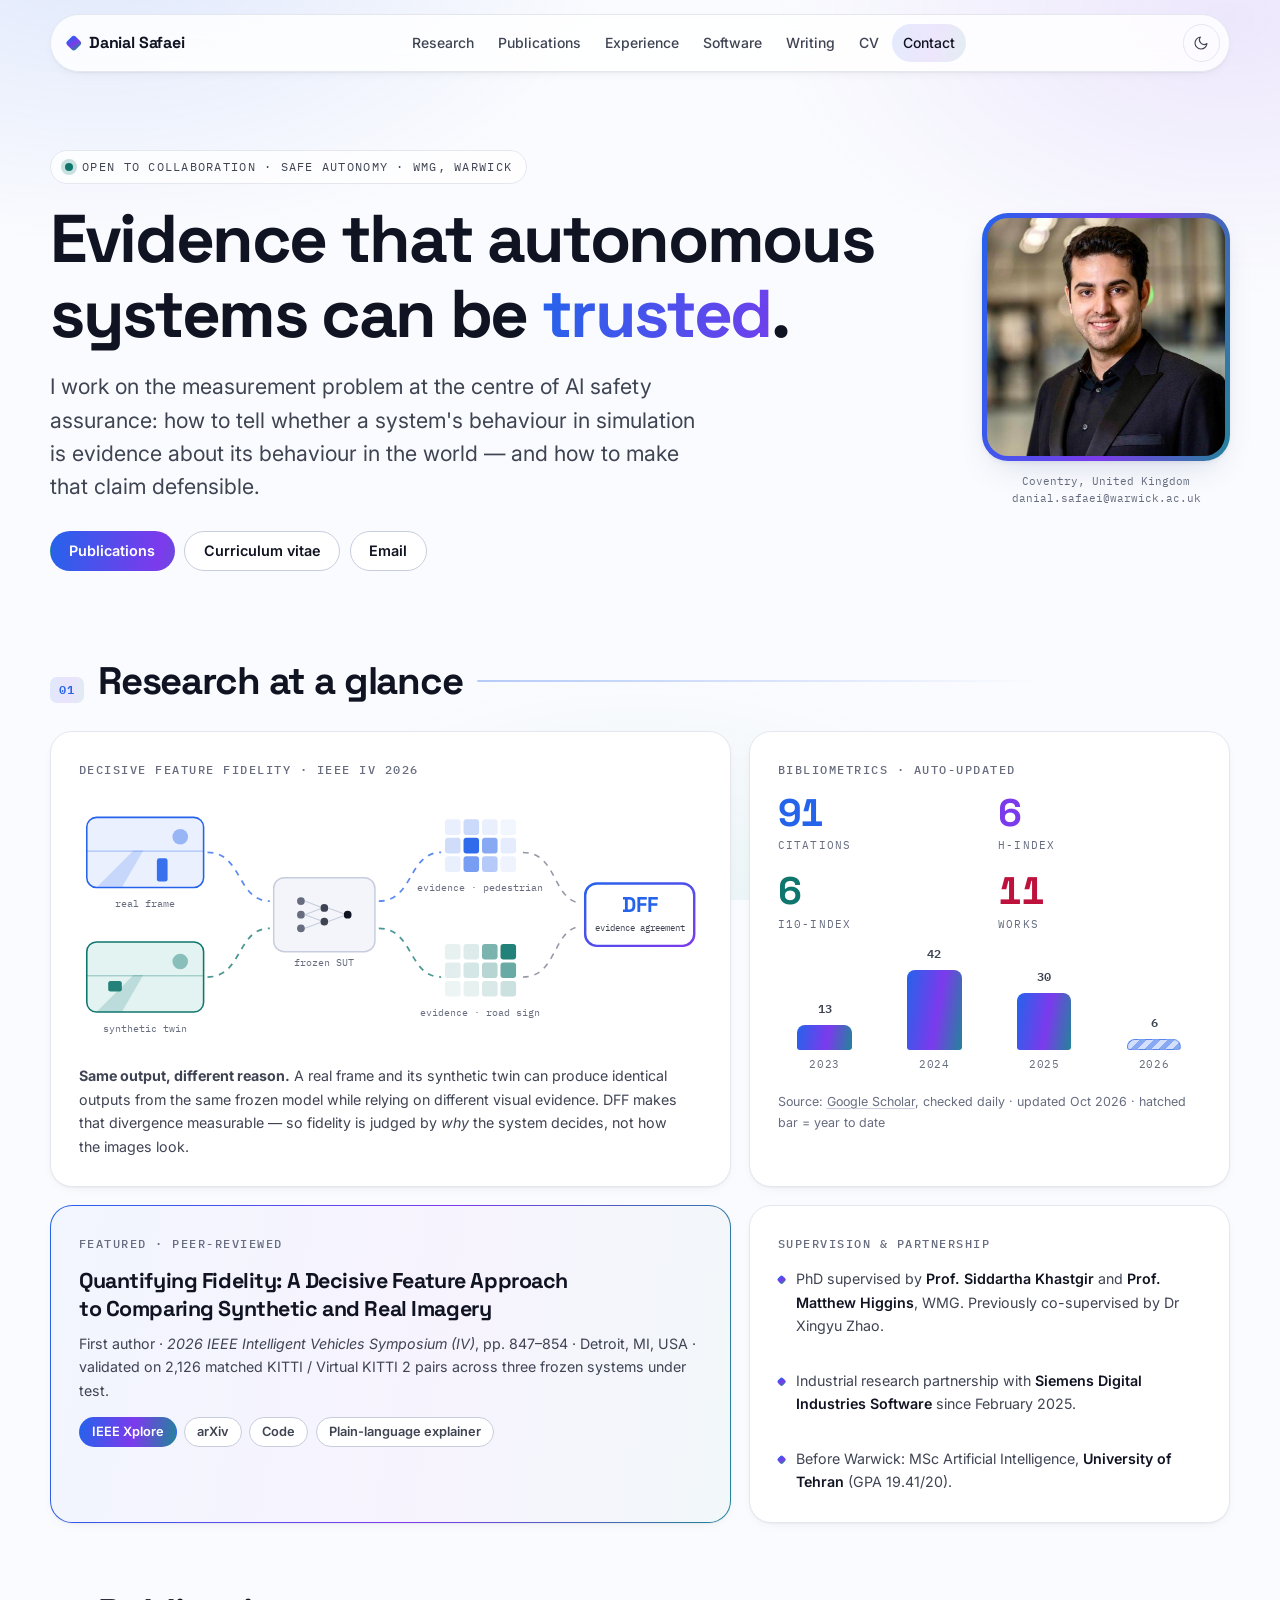
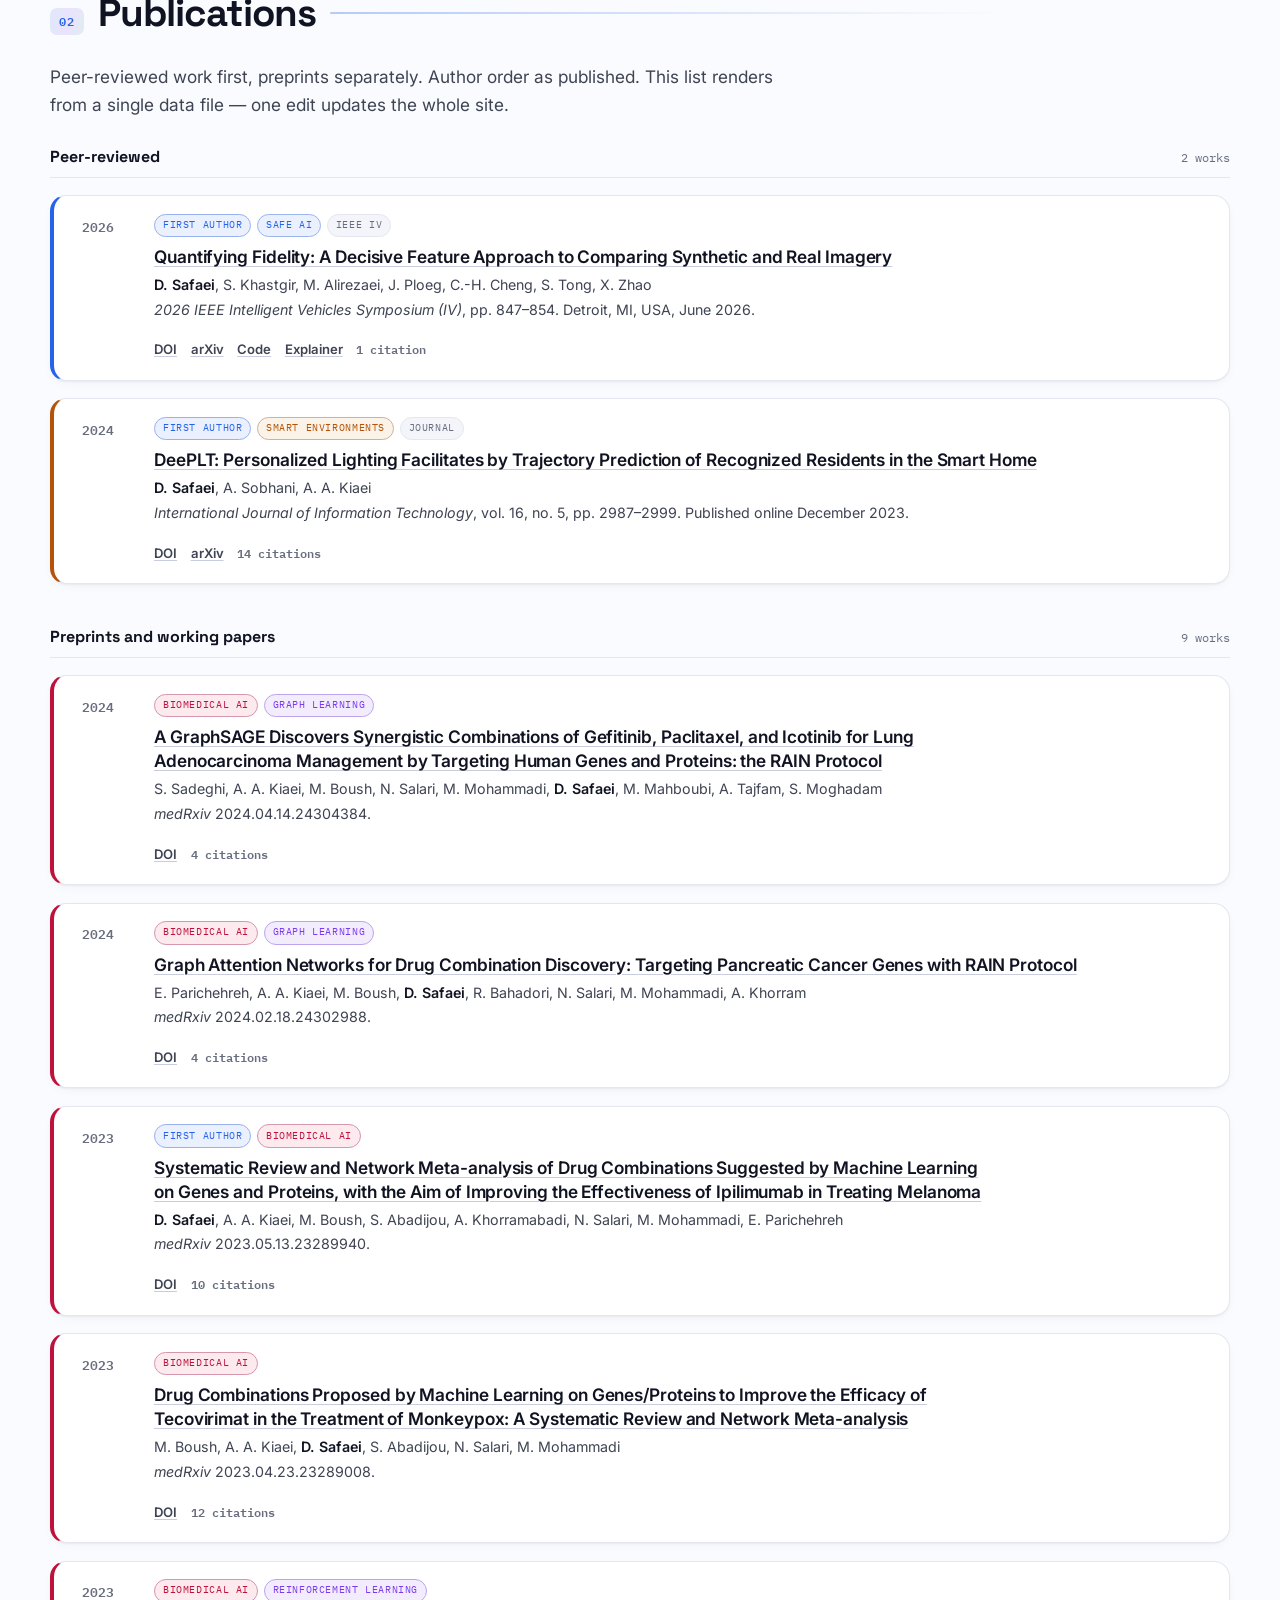
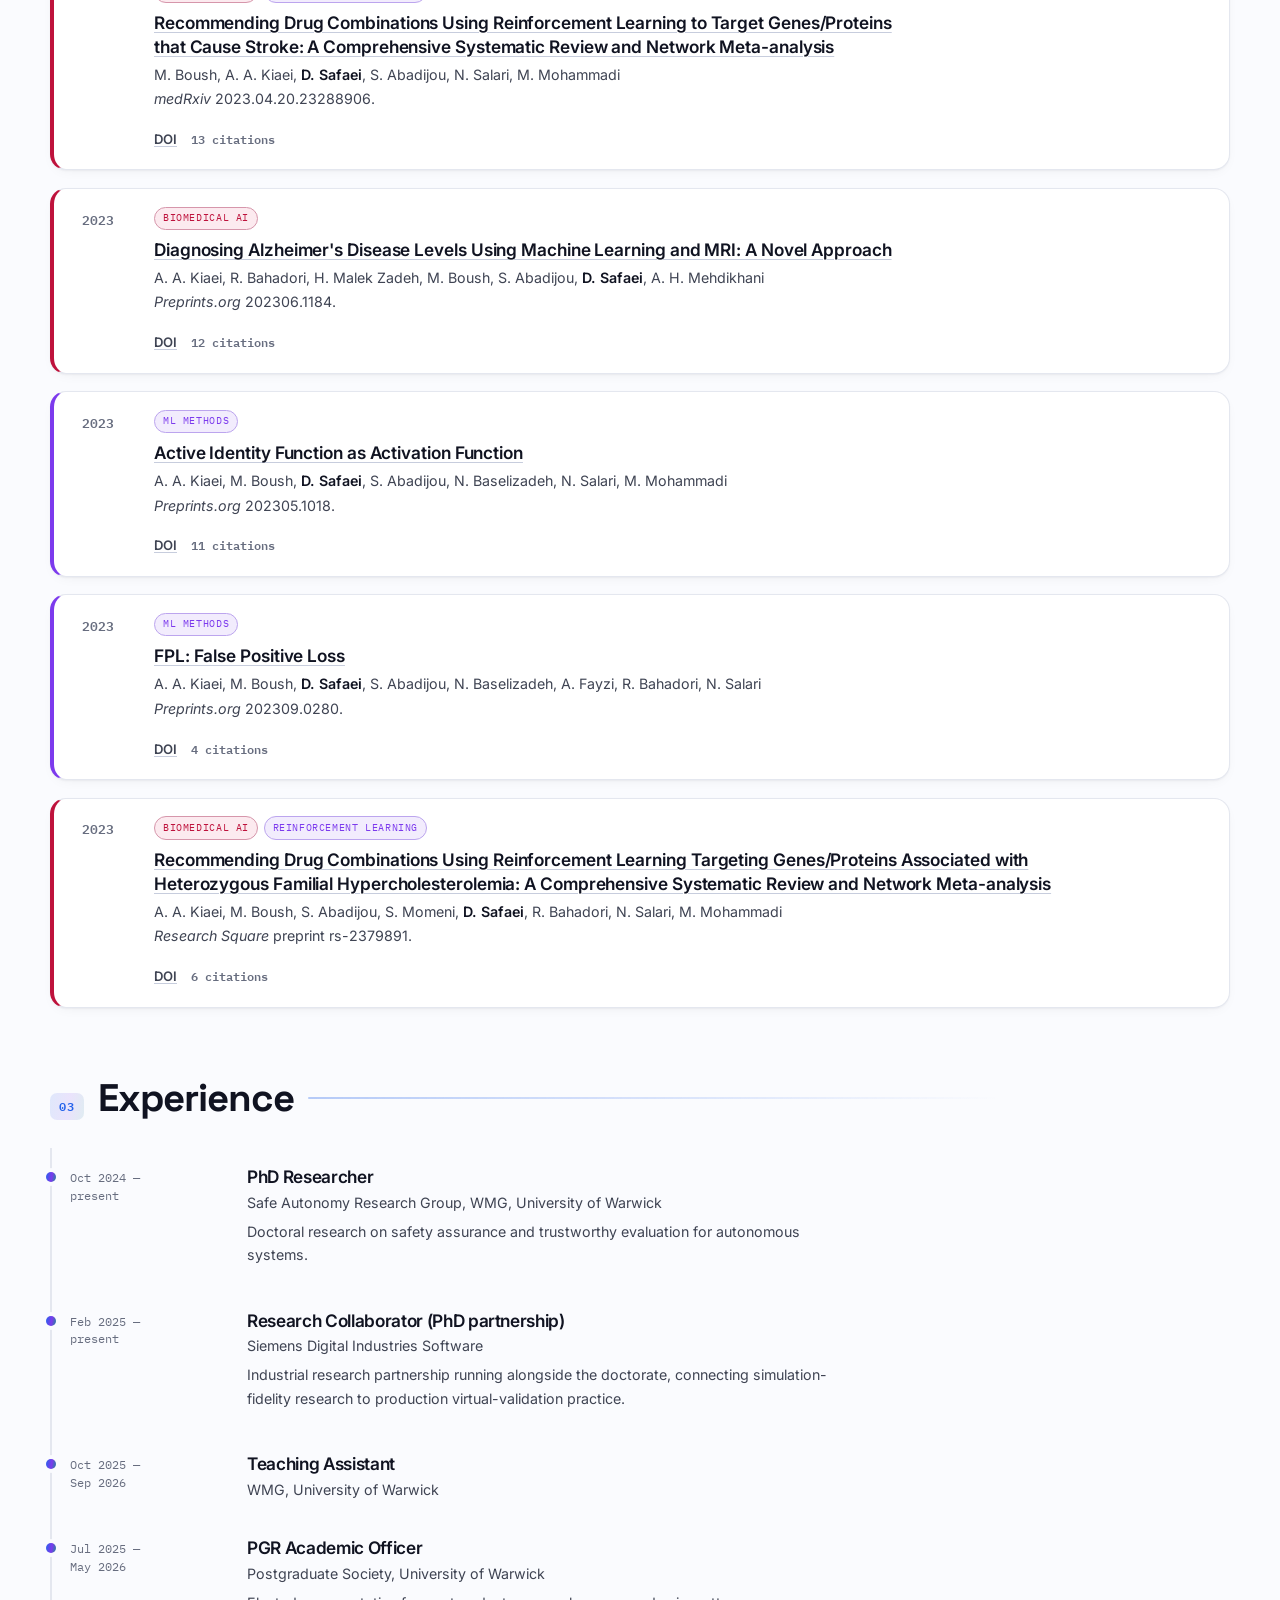
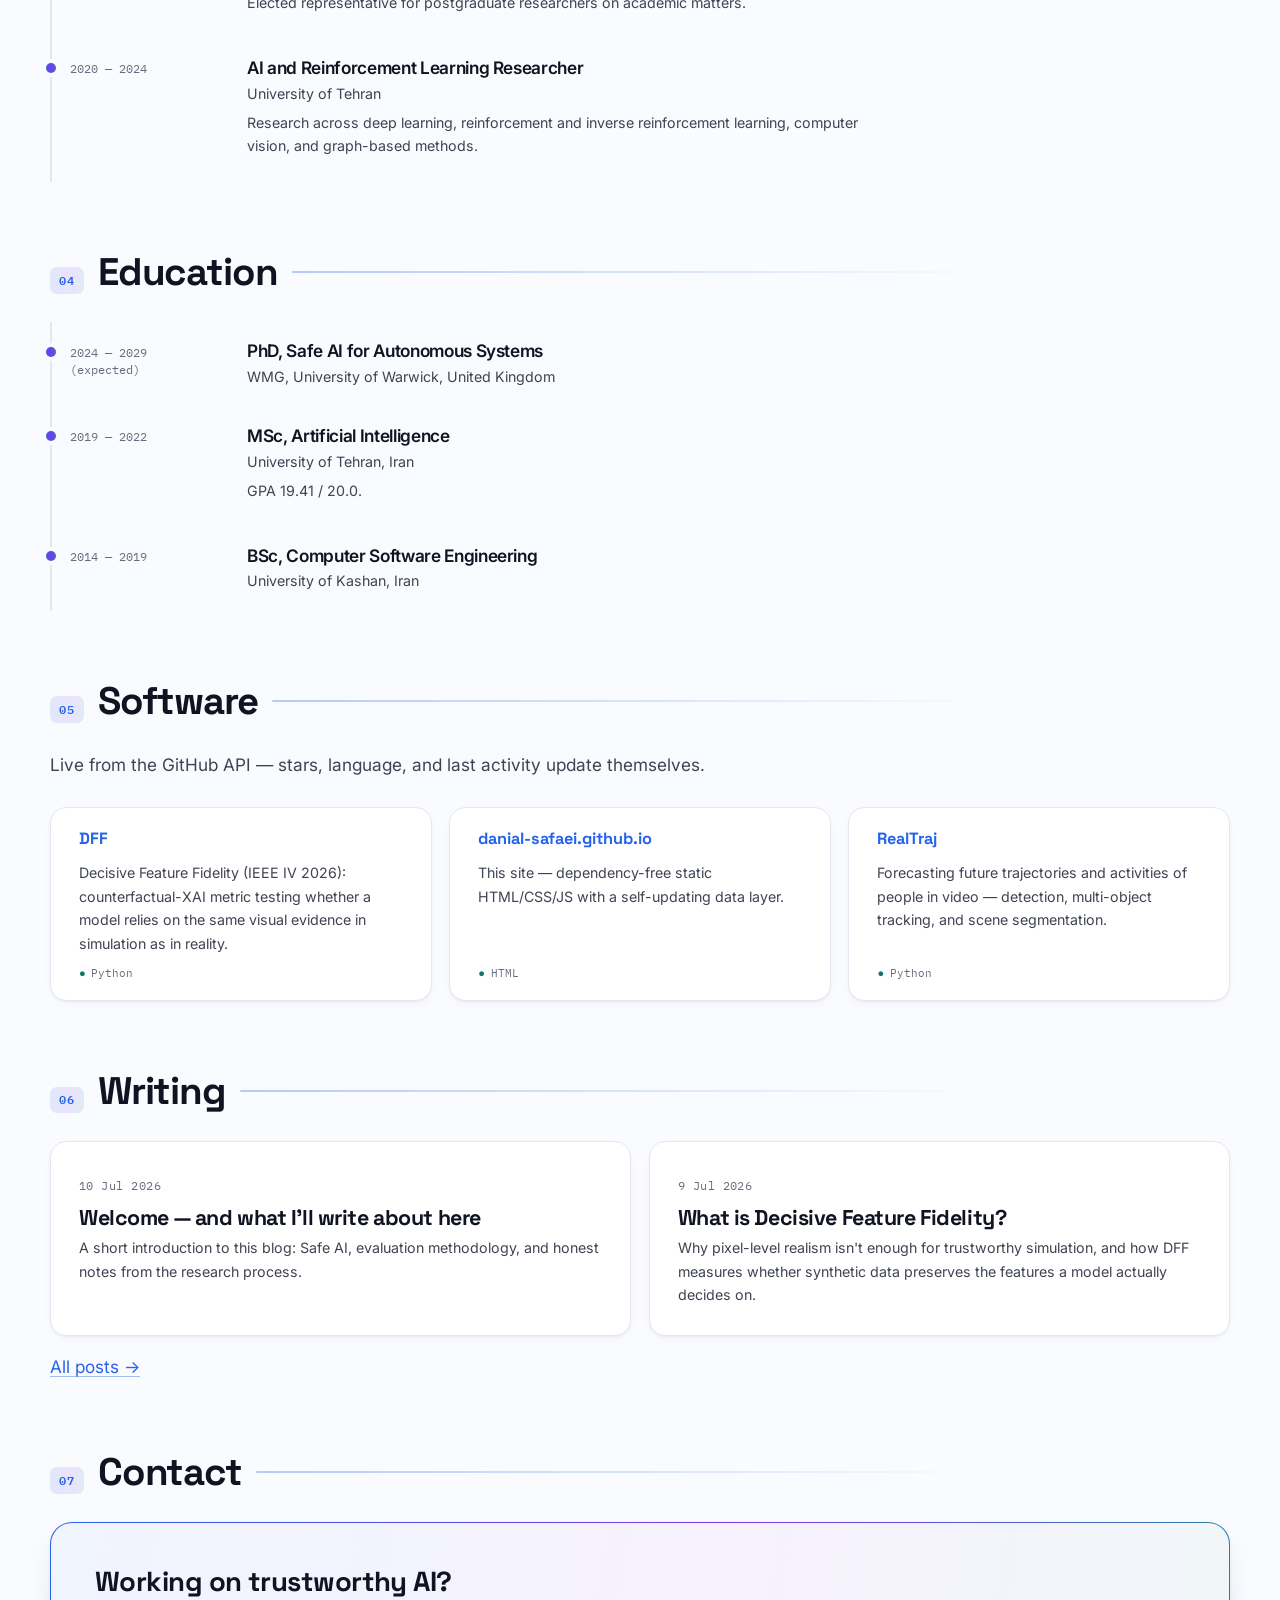
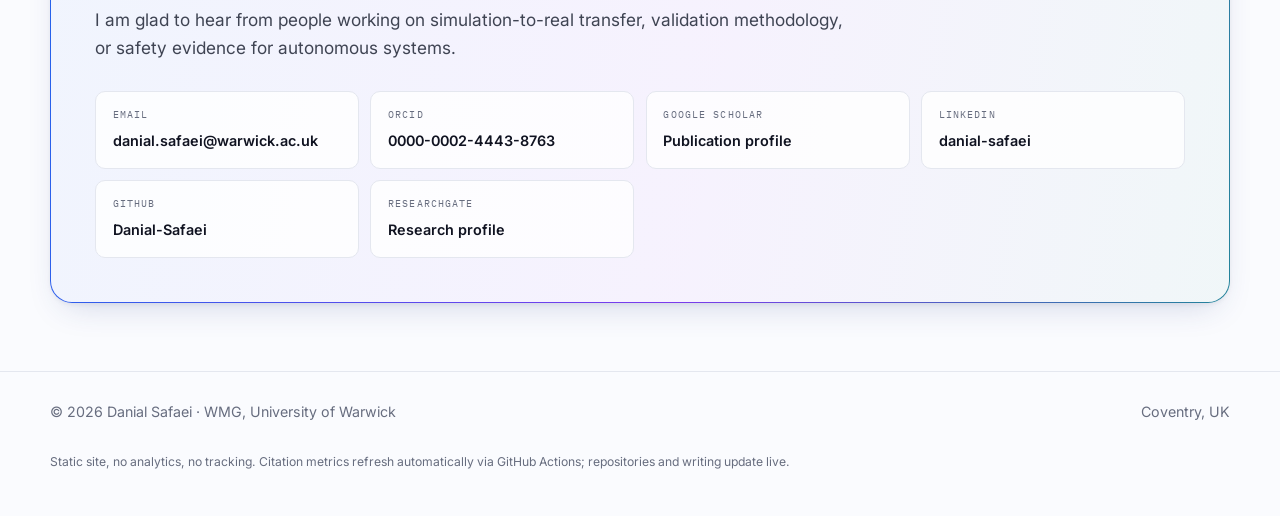
==== commit 56233c87: "chore: refresh Scholar metrics (2026-10-01)" ====
--- a/index.html
+++ b/index.html
@@ -265,7 +265,7 @@
                         <p class="label">Bibliometrics · auto-updated</p>
                         <div class="metric-grid">
                             <div>
-                                <span class="metric-value stat-num" id="m-citations" data-target="92">92</span>
+                                <span class="metric-value stat-num" id="m-citations" data-target="91">91</span>
                                 <span class="metric-label">Citations</span>
                             </div>
                             <div class="metric-violet">
@@ -282,14 +282,14 @@
                             </div>
                         </div>
                         <!-- cite-chart:start -->
-                        <div class="cite-chart" id="cite-chart" role="img" aria-label="Citations per year: 13 in 2023, 42 in 2024, 30 in 2025, 7 in 2026. Source: Google Scholar.">
+                        <div class="cite-chart" id="cite-chart" role="img" aria-label="Citations per year: 13 in 2023, 42 in 2024, 30 in 2025, 6 in 2026. Source: Google Scholar.">
                             <div class="cite-col"><span class="cite-val">13</span><span class="cite-bar" style="--h: 31"></span><span class="cite-year">2023</span></div>
                             <div class="cite-col"><span class="cite-val">42</span><span class="cite-bar" style="--h: 100"></span><span class="cite-year">2024</span></div>
                             <div class="cite-col"><span class="cite-val">30</span><span class="cite-bar" style="--h: 71"></span><span class="cite-year">2025</span></div>
-                            <div class="cite-col"><span class="cite-val">7</span><span class="cite-bar ytd" style="--h: 17"></span><span class="cite-year">2026</span></div>
+                            <div class="cite-col"><span class="cite-val">6</span><span class="cite-bar ytd" style="--h: 14"></span><span class="cite-year">2026</span></div>
                         </div>
                         <!-- cite-chart:end -->
-                        <p class="metric-note">Source: <a href="https://scholar.google.co.uk/citations?user=qNJPWrMAAAAJ&hl=en" target="_blank" rel="noopener noreferrer">Google Scholar</a>, checked daily · updated <span id="scholar-updated">Sep 2026</span> · hatched bar = year to date</p>
+                        <p class="metric-note">Source: <a href="https://scholar.google.co.uk/citations?user=qNJPWrMAAAAJ&hl=en" target="_blank" rel="noopener noreferrer">Google Scholar</a>, checked daily · updated <span id="scholar-updated">Oct 2026</span> · hatched bar = year to date</p>
                     </article>
 
                     <!-- Featured paper -->
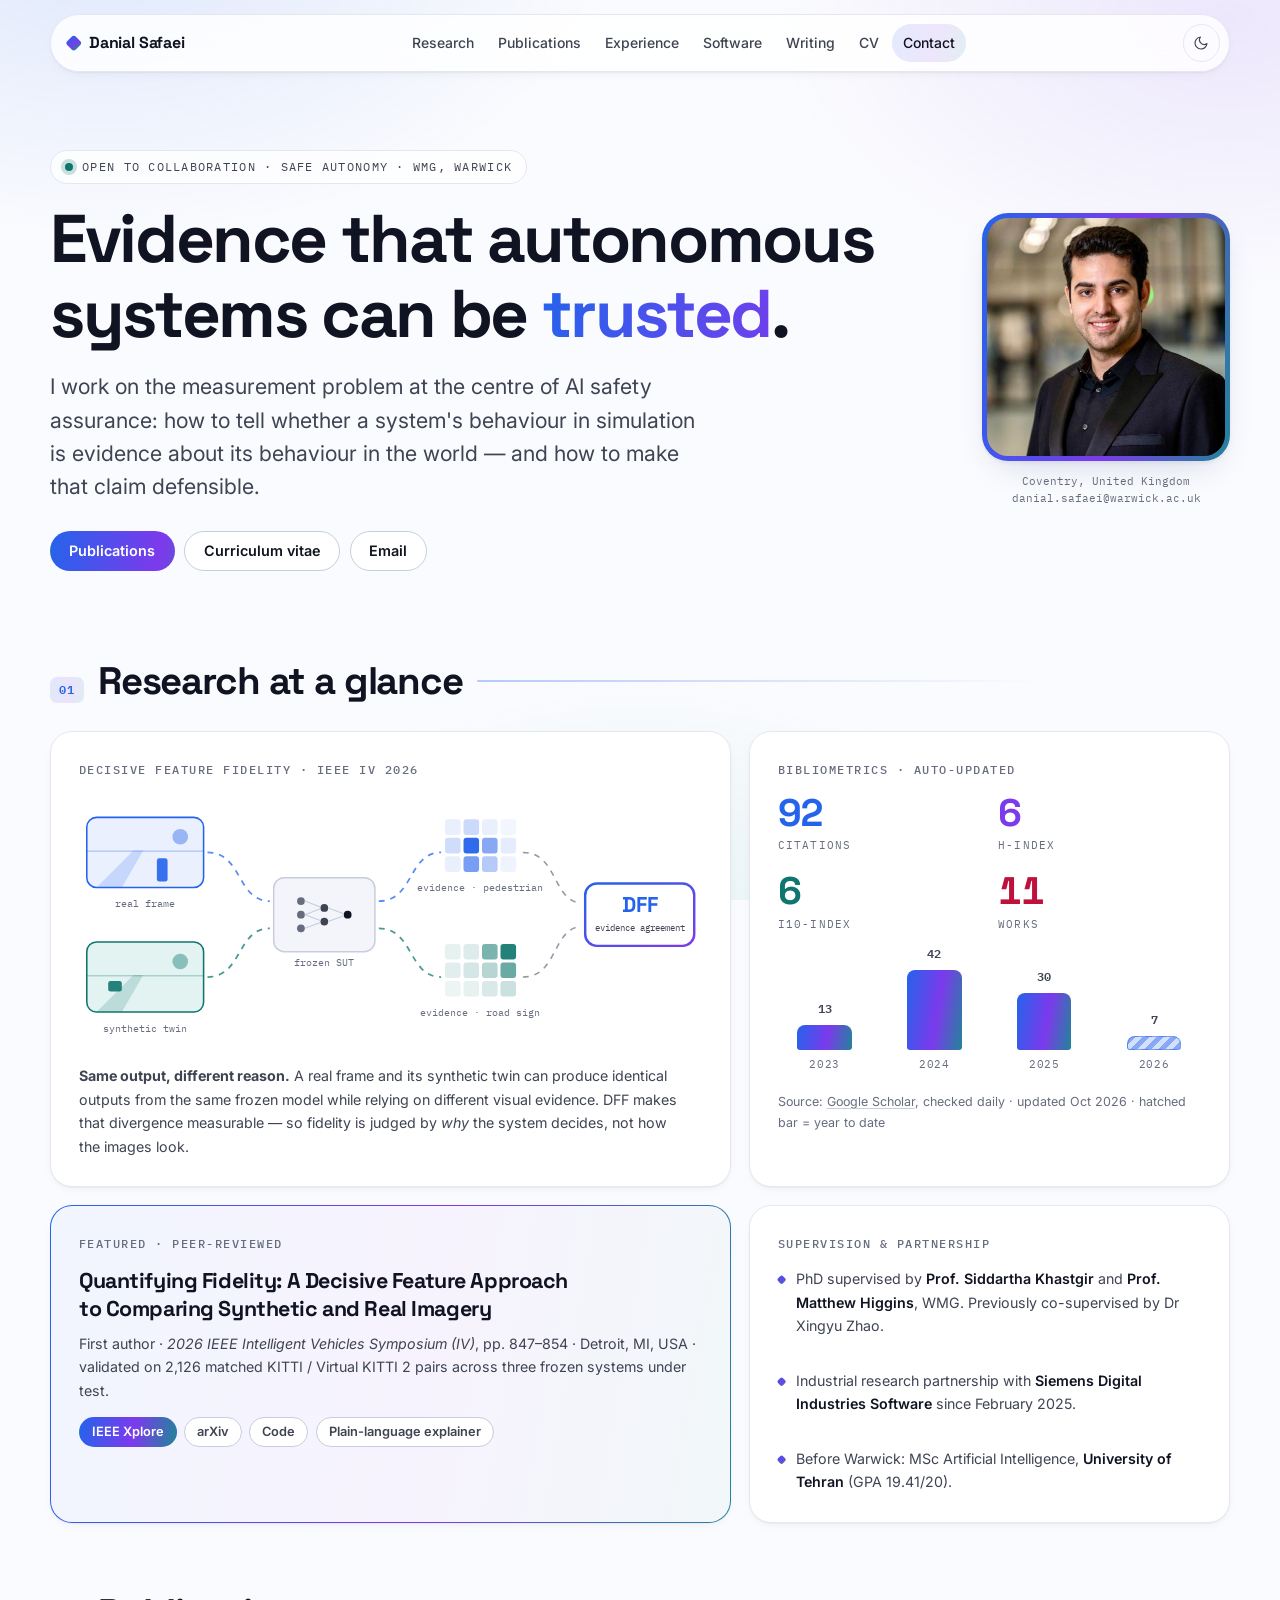
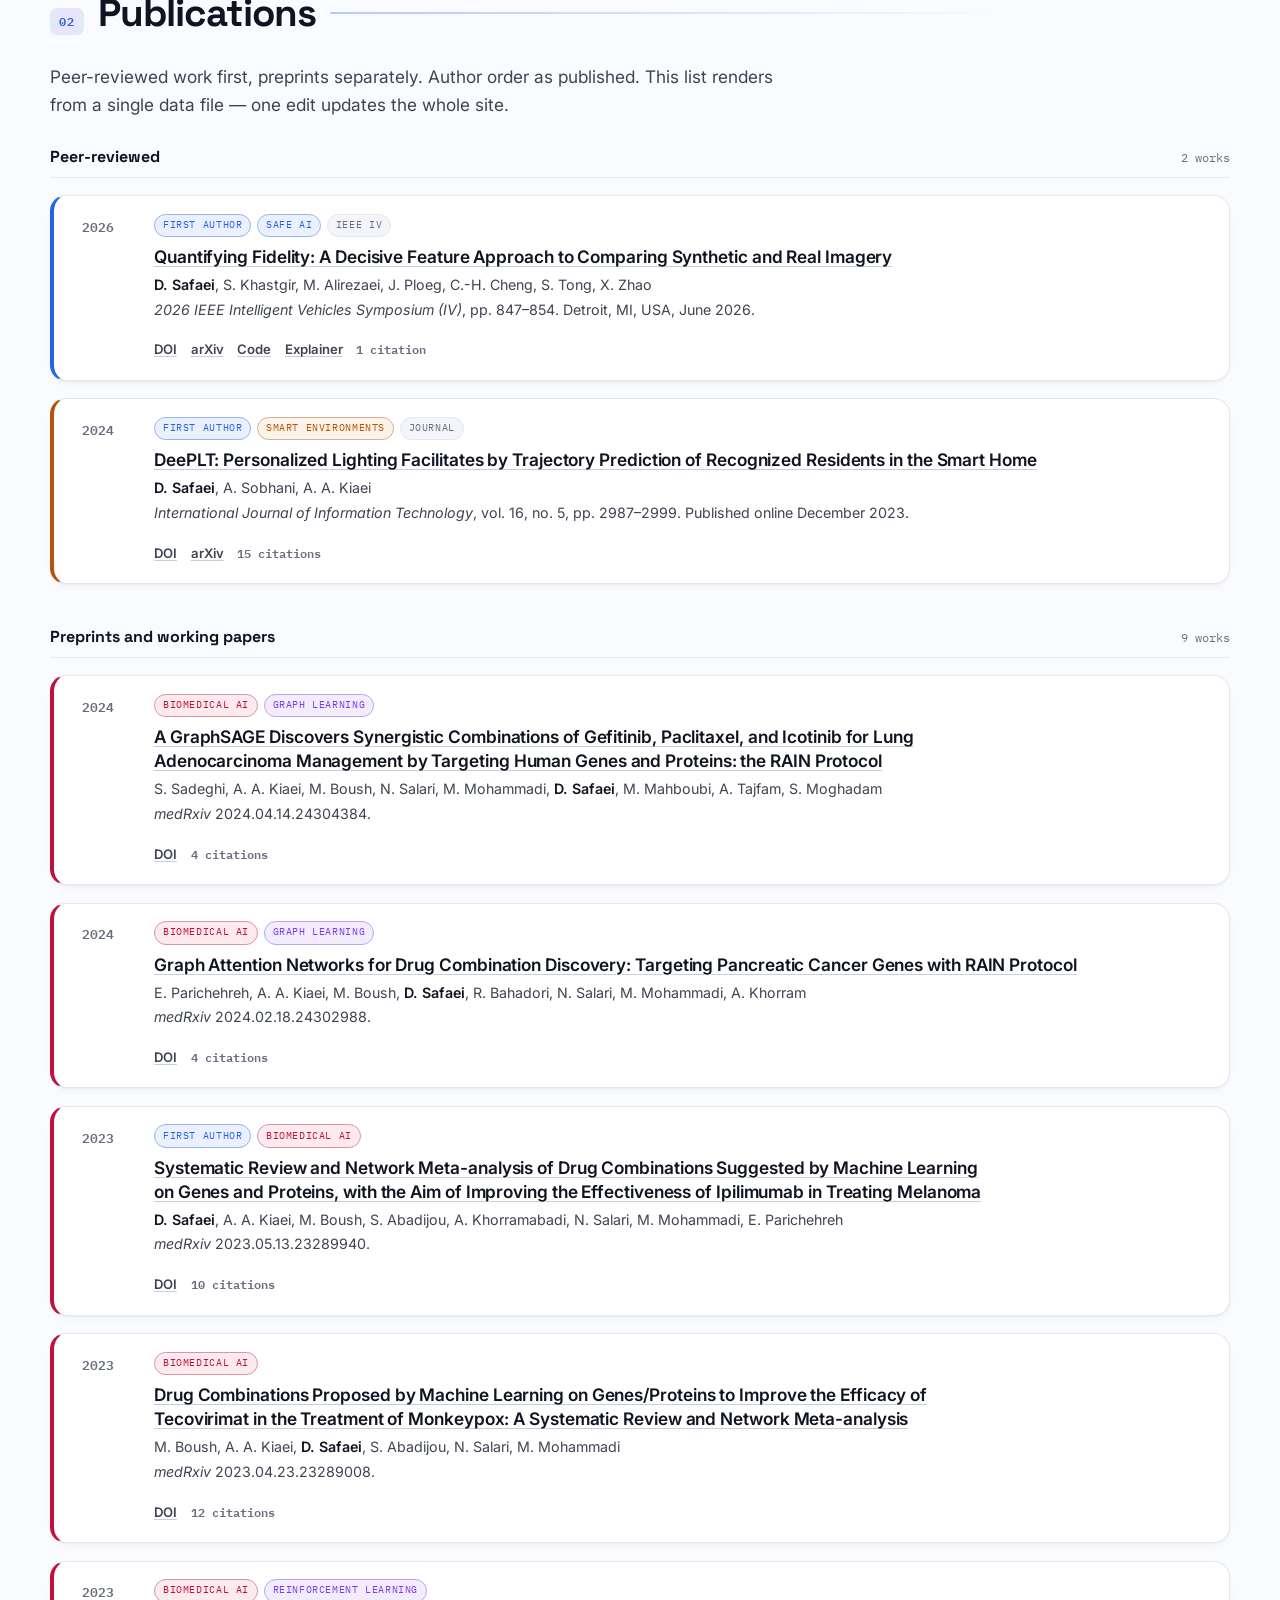
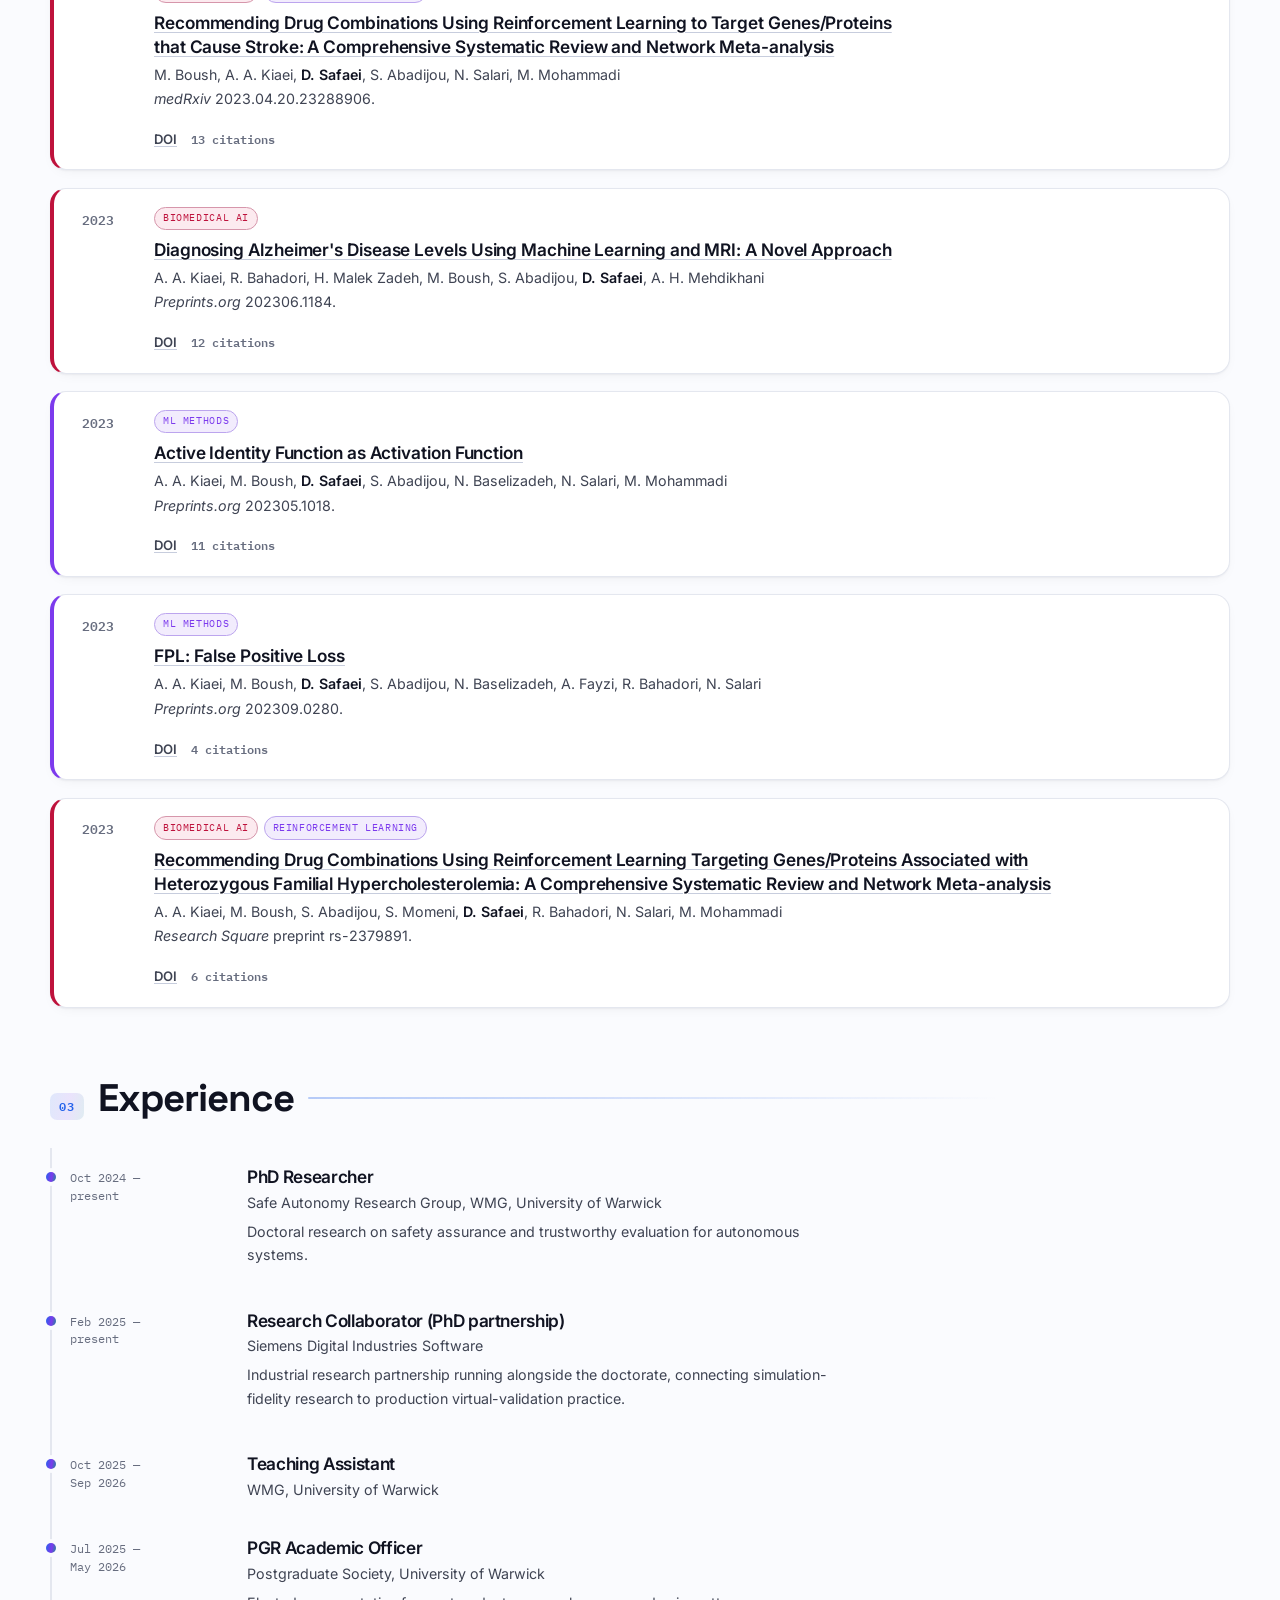
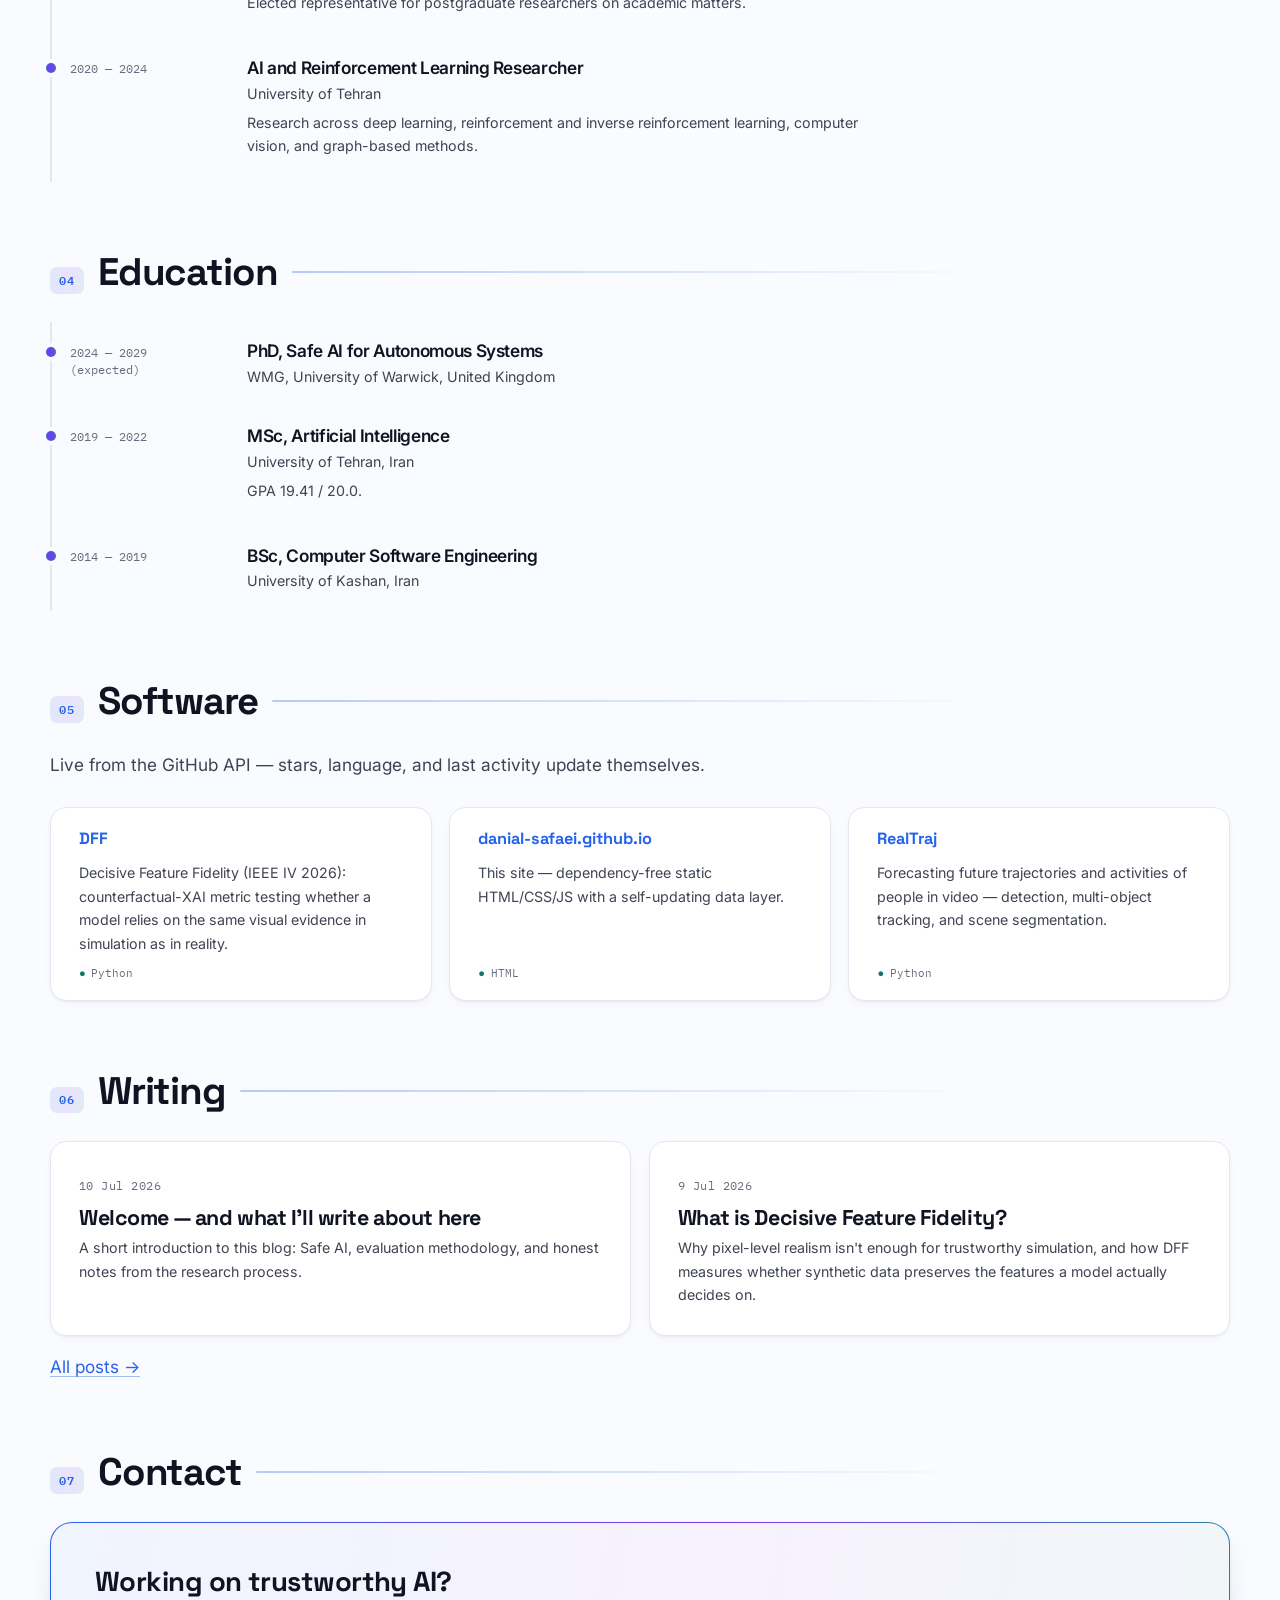
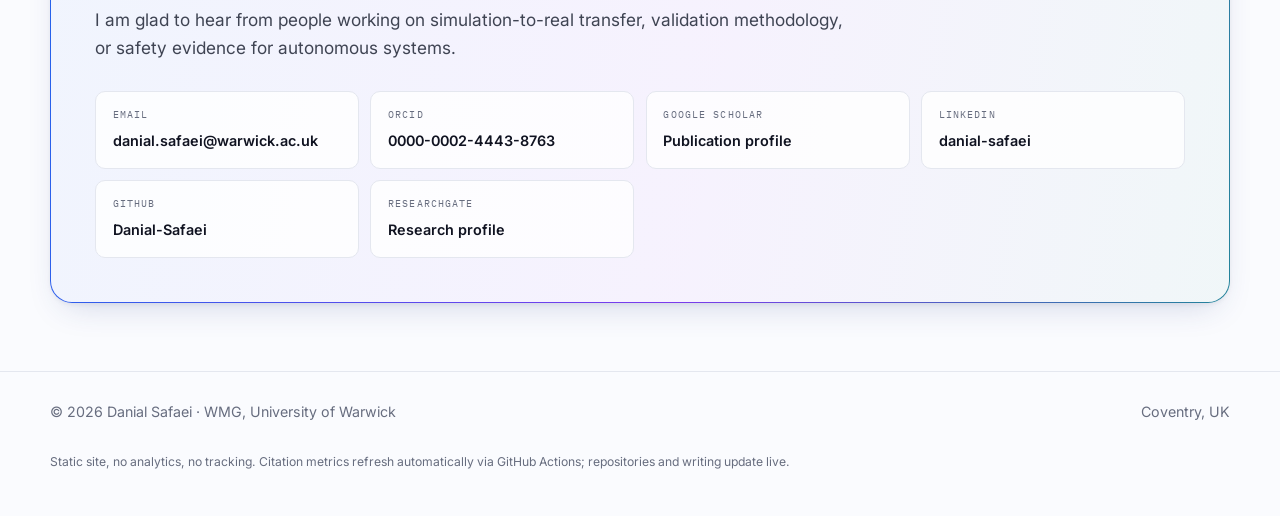
==== commit e3febb4b: "chore: refresh Scholar metrics (2026-10-26)" ====
--- a/index.html
+++ b/index.html
@@ -265,7 +265,7 @@
                         <p class="label">Bibliometrics · auto-updated</p>
                         <div class="metric-grid">
                             <div>
-                                <span class="metric-value stat-num" id="m-citations" data-target="91">91</span>
+                                <span class="metric-value stat-num" id="m-citations" data-target="92">92</span>
                                 <span class="metric-label">Citations</span>
                             </div>
                             <div class="metric-violet">
@@ -282,11 +282,11 @@
                             </div>
                         </div>
                         <!-- cite-chart:start -->
-                        <div class="cite-chart" id="cite-chart" role="img" aria-label="Citations per year: 13 in 2023, 42 in 2024, 30 in 2025, 6 in 2026. Source: Google Scholar.">
+                        <div class="cite-chart" id="cite-chart" role="img" aria-label="Citations per year: 13 in 2023, 42 in 2024, 30 in 2025, 7 in 2026. Source: Google Scholar.">
                             <div class="cite-col"><span class="cite-val">13</span><span class="cite-bar" style="--h: 31"></span><span class="cite-year">2023</span></div>
                             <div class="cite-col"><span class="cite-val">42</span><span class="cite-bar" style="--h: 100"></span><span class="cite-year">2024</span></div>
                             <div class="cite-col"><span class="cite-val">30</span><span class="cite-bar" style="--h: 71"></span><span class="cite-year">2025</span></div>
-                            <div class="cite-col"><span class="cite-val">6</span><span class="cite-bar ytd" style="--h: 14"></span><span class="cite-year">2026</span></div>
+                            <div class="cite-col"><span class="cite-val">7</span><span class="cite-bar ytd" style="--h: 17"></span><span class="cite-year">2026</span></div>
                         </div>
                         <!-- cite-chart:end -->
                         <p class="metric-note">Source: <a href="https://scholar.google.co.uk/citations?user=qNJPWrMAAAAJ&hl=en" target="_blank" rel="noopener noreferrer">Google Scholar</a>, checked daily · updated <span id="scholar-updated">Oct 2026</span> · hatched bar = year to date</p>
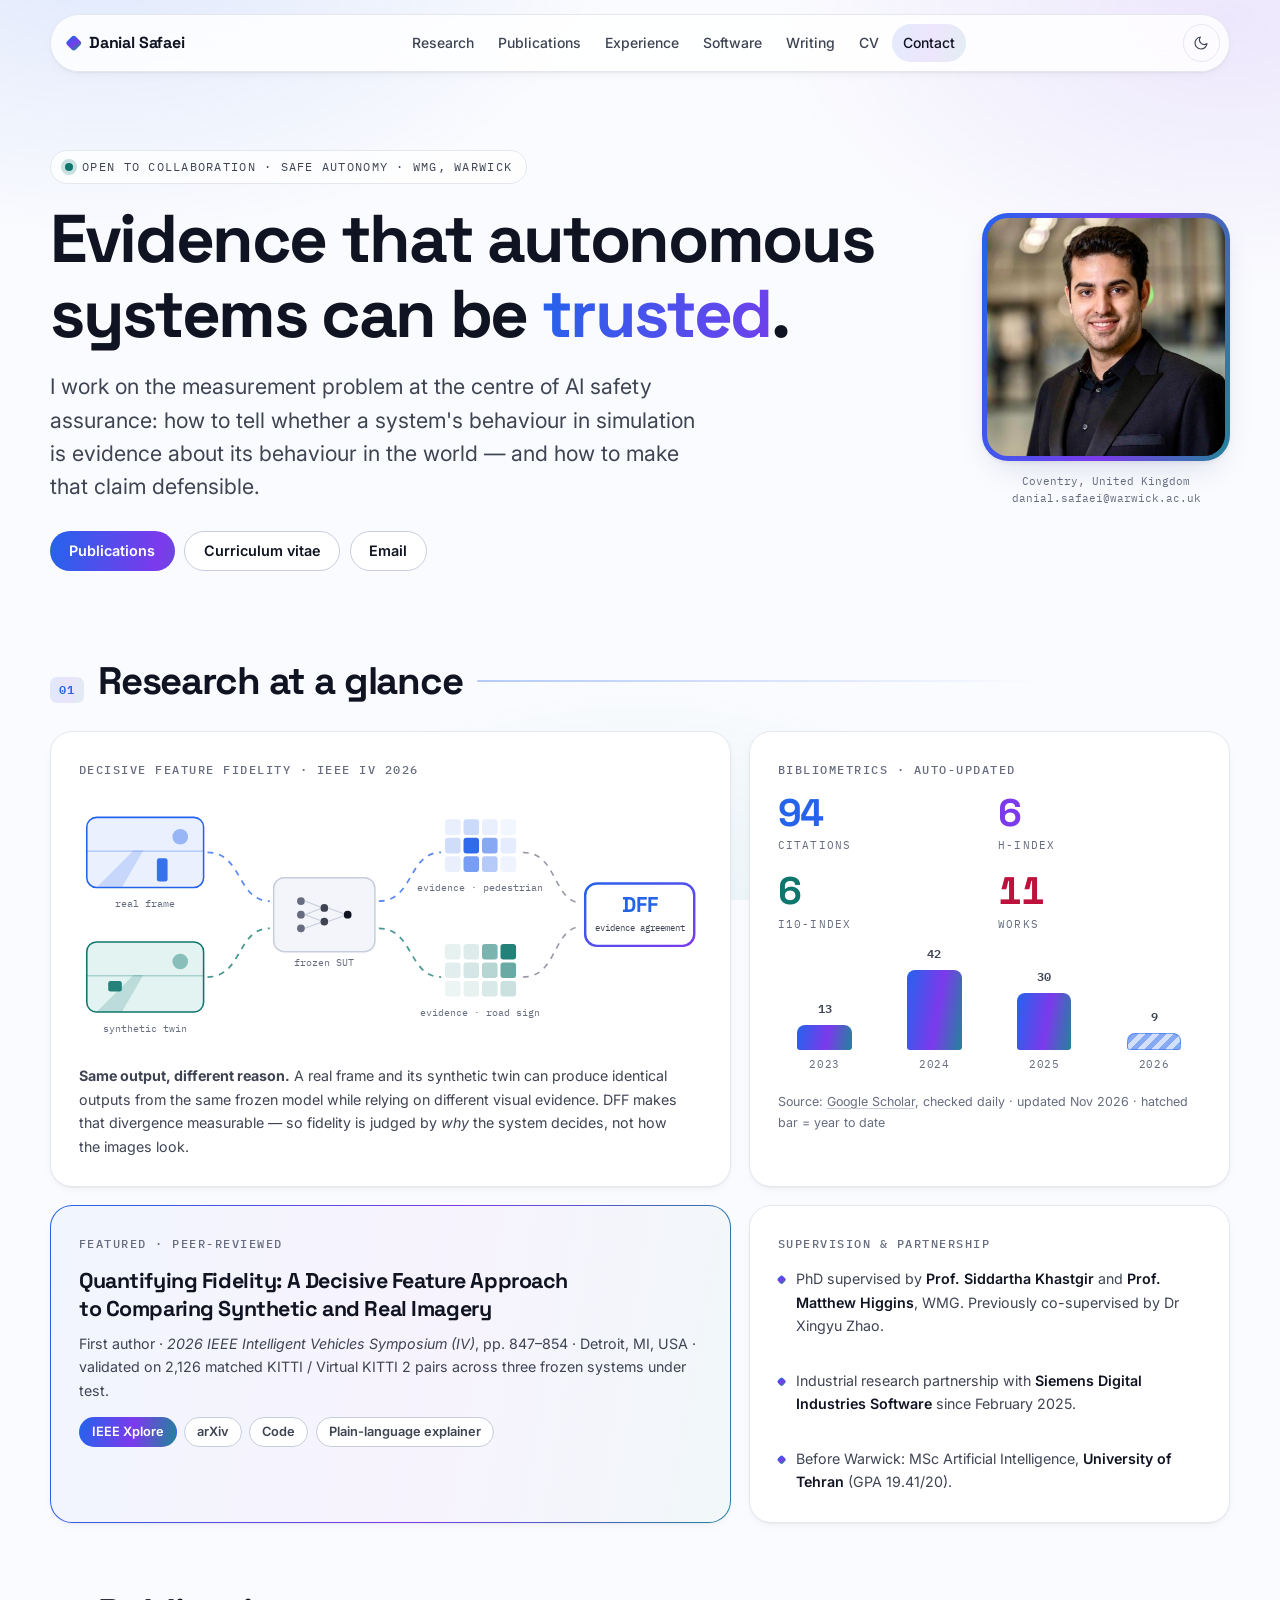
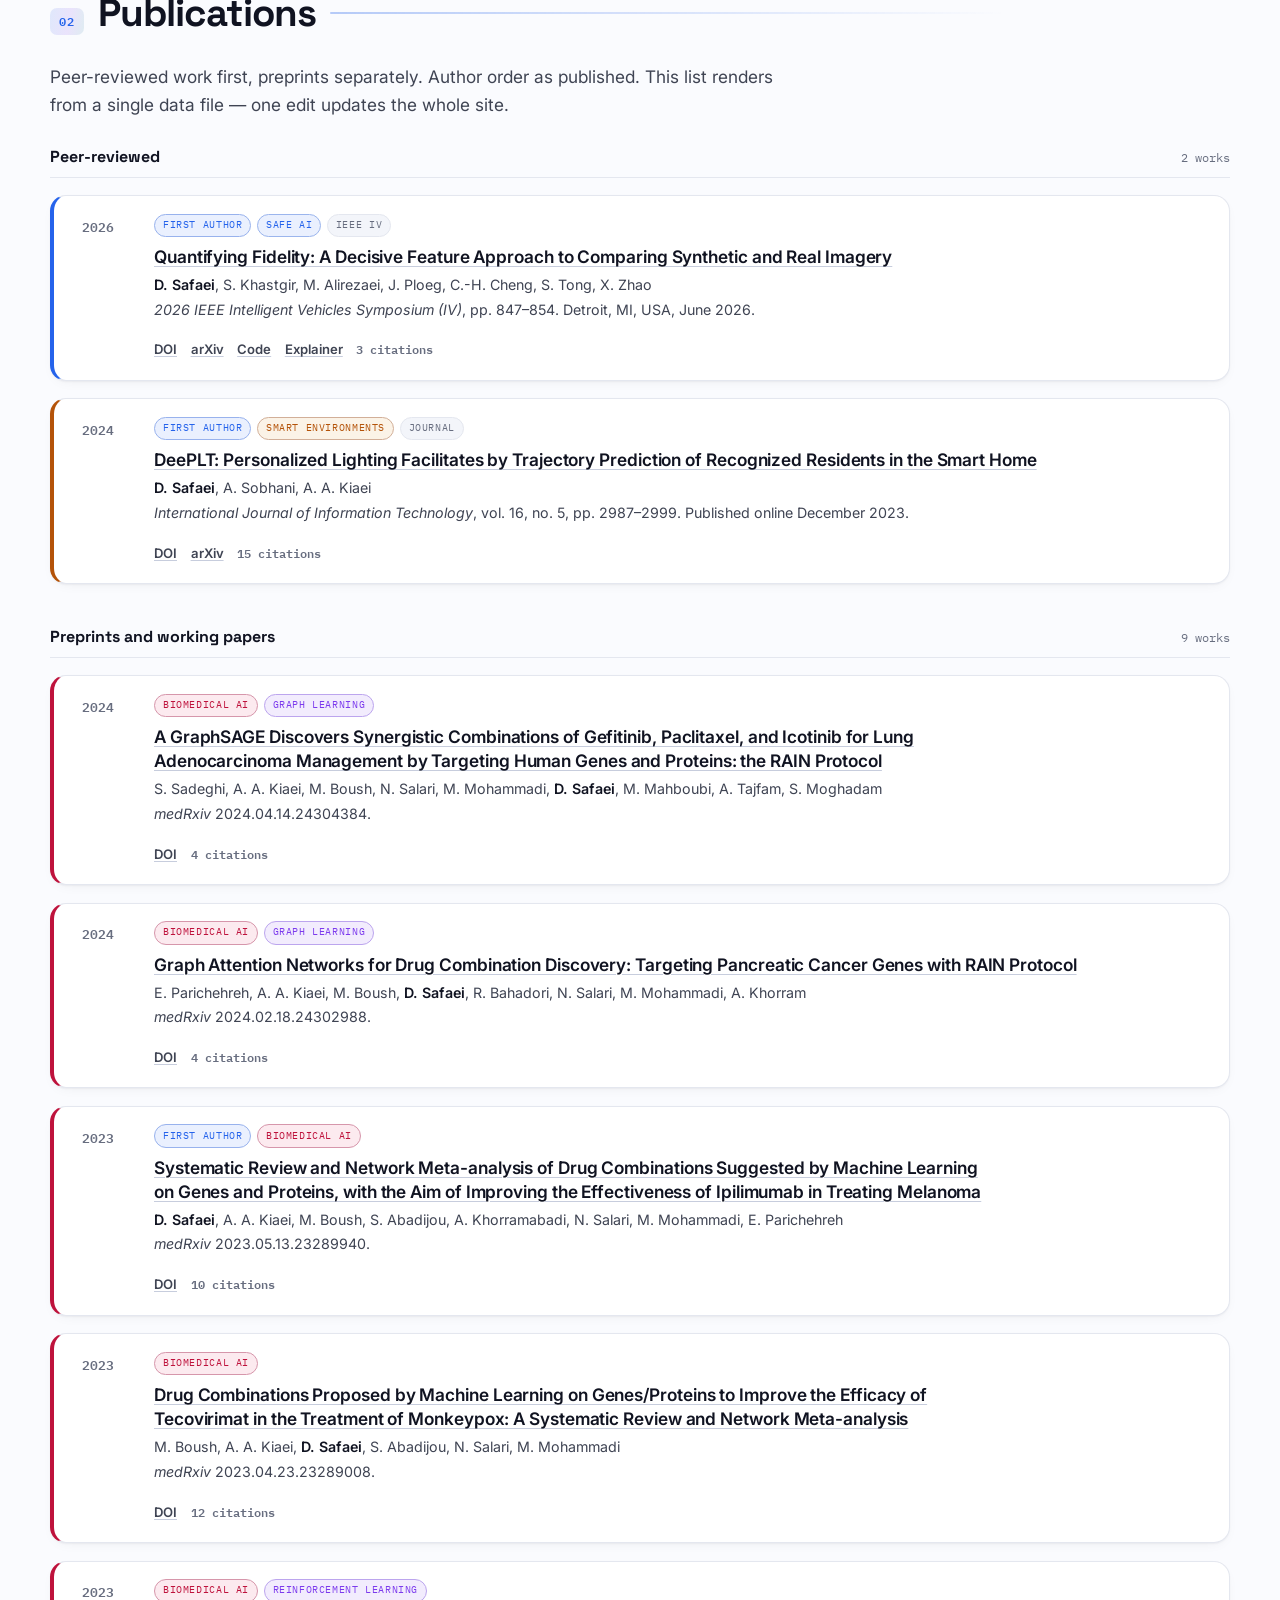
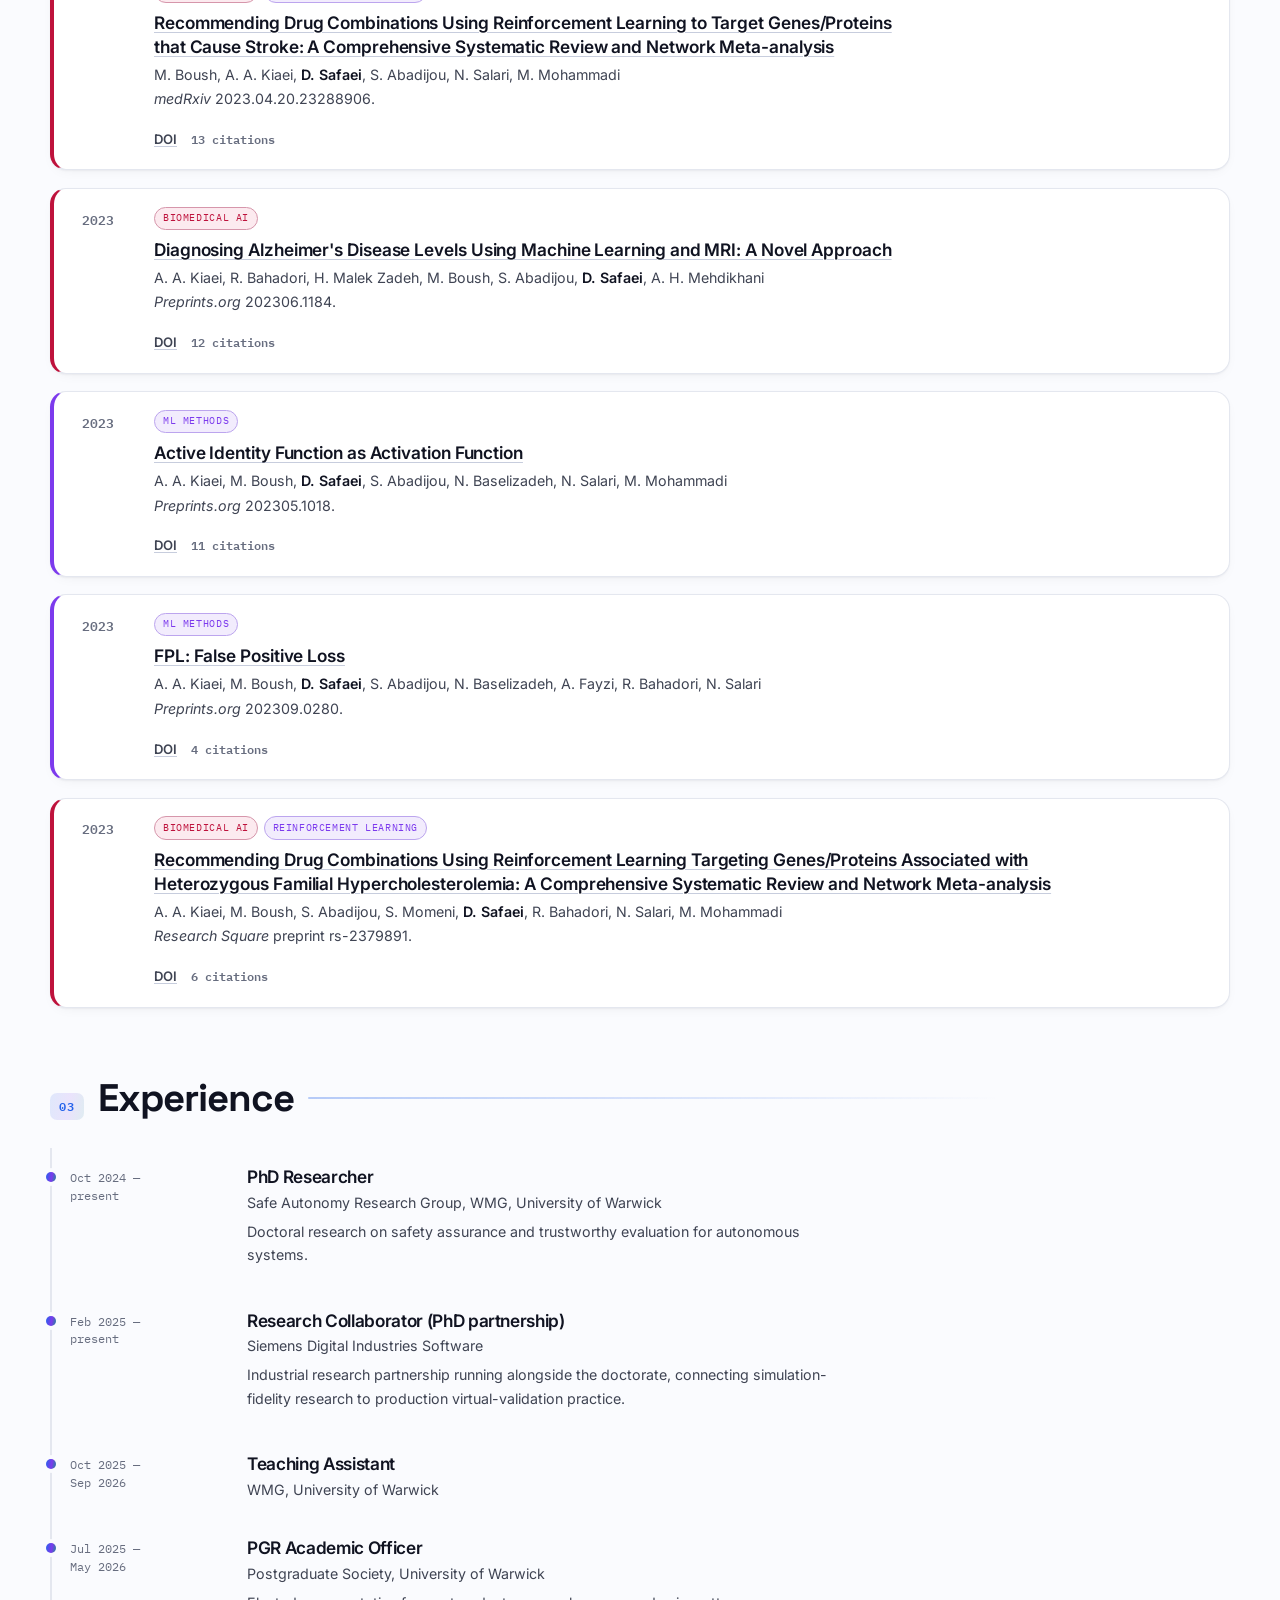
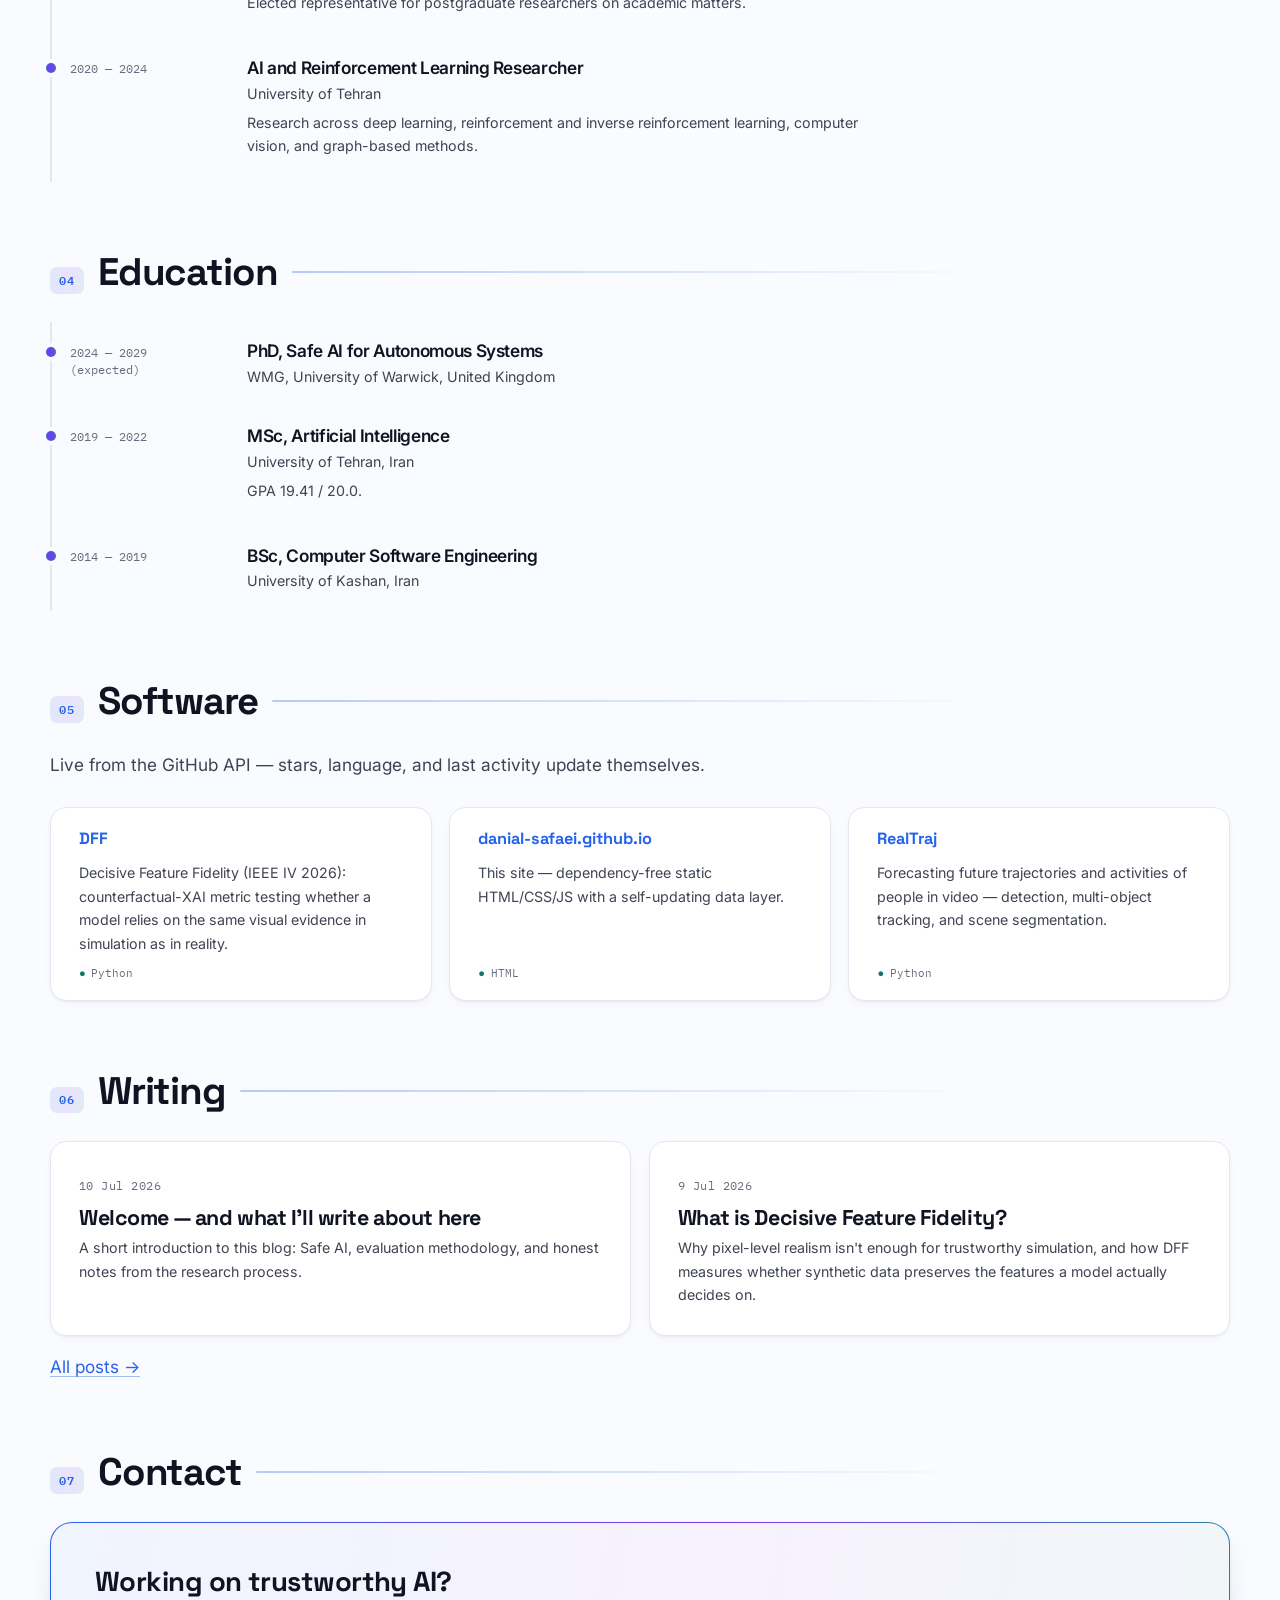
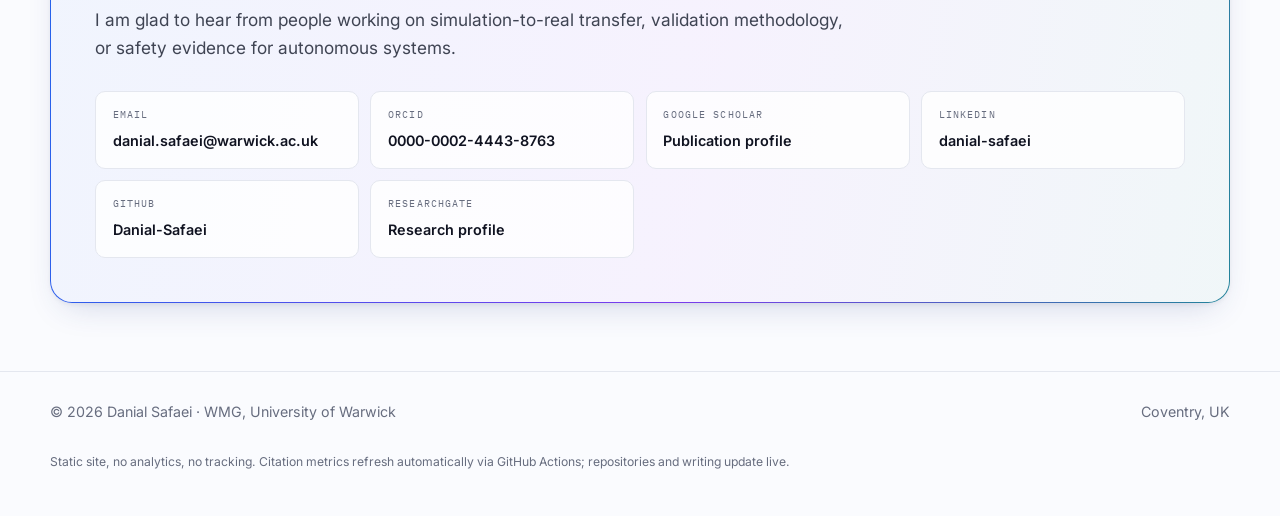
==== commit bdb1b620: "chore: refresh Scholar metrics (2026-11-03)" ====
--- a/index.html
+++ b/index.html
@@ -265,7 +265,7 @@
                         <p class="label">Bibliometrics · auto-updated</p>
                         <div class="metric-grid">
                             <div>
-                                <span class="metric-value stat-num" id="m-citations" data-target="92">92</span>
+                                <span class="metric-value stat-num" id="m-citations" data-target="94">94</span>
                                 <span class="metric-label">Citations</span>
                             </div>
                             <div class="metric-violet">
@@ -282,14 +282,14 @@
                             </div>
                         </div>
                         <!-- cite-chart:start -->
-                        <div class="cite-chart" id="cite-chart" role="img" aria-label="Citations per year: 13 in 2023, 42 in 2024, 30 in 2025, 7 in 2026. Source: Google Scholar.">
+                        <div class="cite-chart" id="cite-chart" role="img" aria-label="Citations per year: 13 in 2023, 42 in 2024, 30 in 2025, 9 in 2026. Source: Google Scholar.">
                             <div class="cite-col"><span class="cite-val">13</span><span class="cite-bar" style="--h: 31"></span><span class="cite-year">2023</span></div>
                             <div class="cite-col"><span class="cite-val">42</span><span class="cite-bar" style="--h: 100"></span><span class="cite-year">2024</span></div>
                             <div class="cite-col"><span class="cite-val">30</span><span class="cite-bar" style="--h: 71"></span><span class="cite-year">2025</span></div>
-                            <div class="cite-col"><span class="cite-val">7</span><span class="cite-bar ytd" style="--h: 17"></span><span class="cite-year">2026</span></div>
+                            <div class="cite-col"><span class="cite-val">9</span><span class="cite-bar ytd" style="--h: 21"></span><span class="cite-year">2026</span></div>
                         </div>
                         <!-- cite-chart:end -->
-                        <p class="metric-note">Source: <a href="https://scholar.google.co.uk/citations?user=qNJPWrMAAAAJ&hl=en" target="_blank" rel="noopener noreferrer">Google Scholar</a>, checked daily · updated <span id="scholar-updated">Oct 2026</span> · hatched bar = year to date</p>
+                        <p class="metric-note">Source: <a href="https://scholar.google.co.uk/citations?user=qNJPWrMAAAAJ&hl=en" target="_blank" rel="noopener noreferrer">Google Scholar</a>, checked daily · updated <span id="scholar-updated">Nov 2026</span> · hatched bar = year to date</p>
                     </article>
 
                     <!-- Featured paper -->
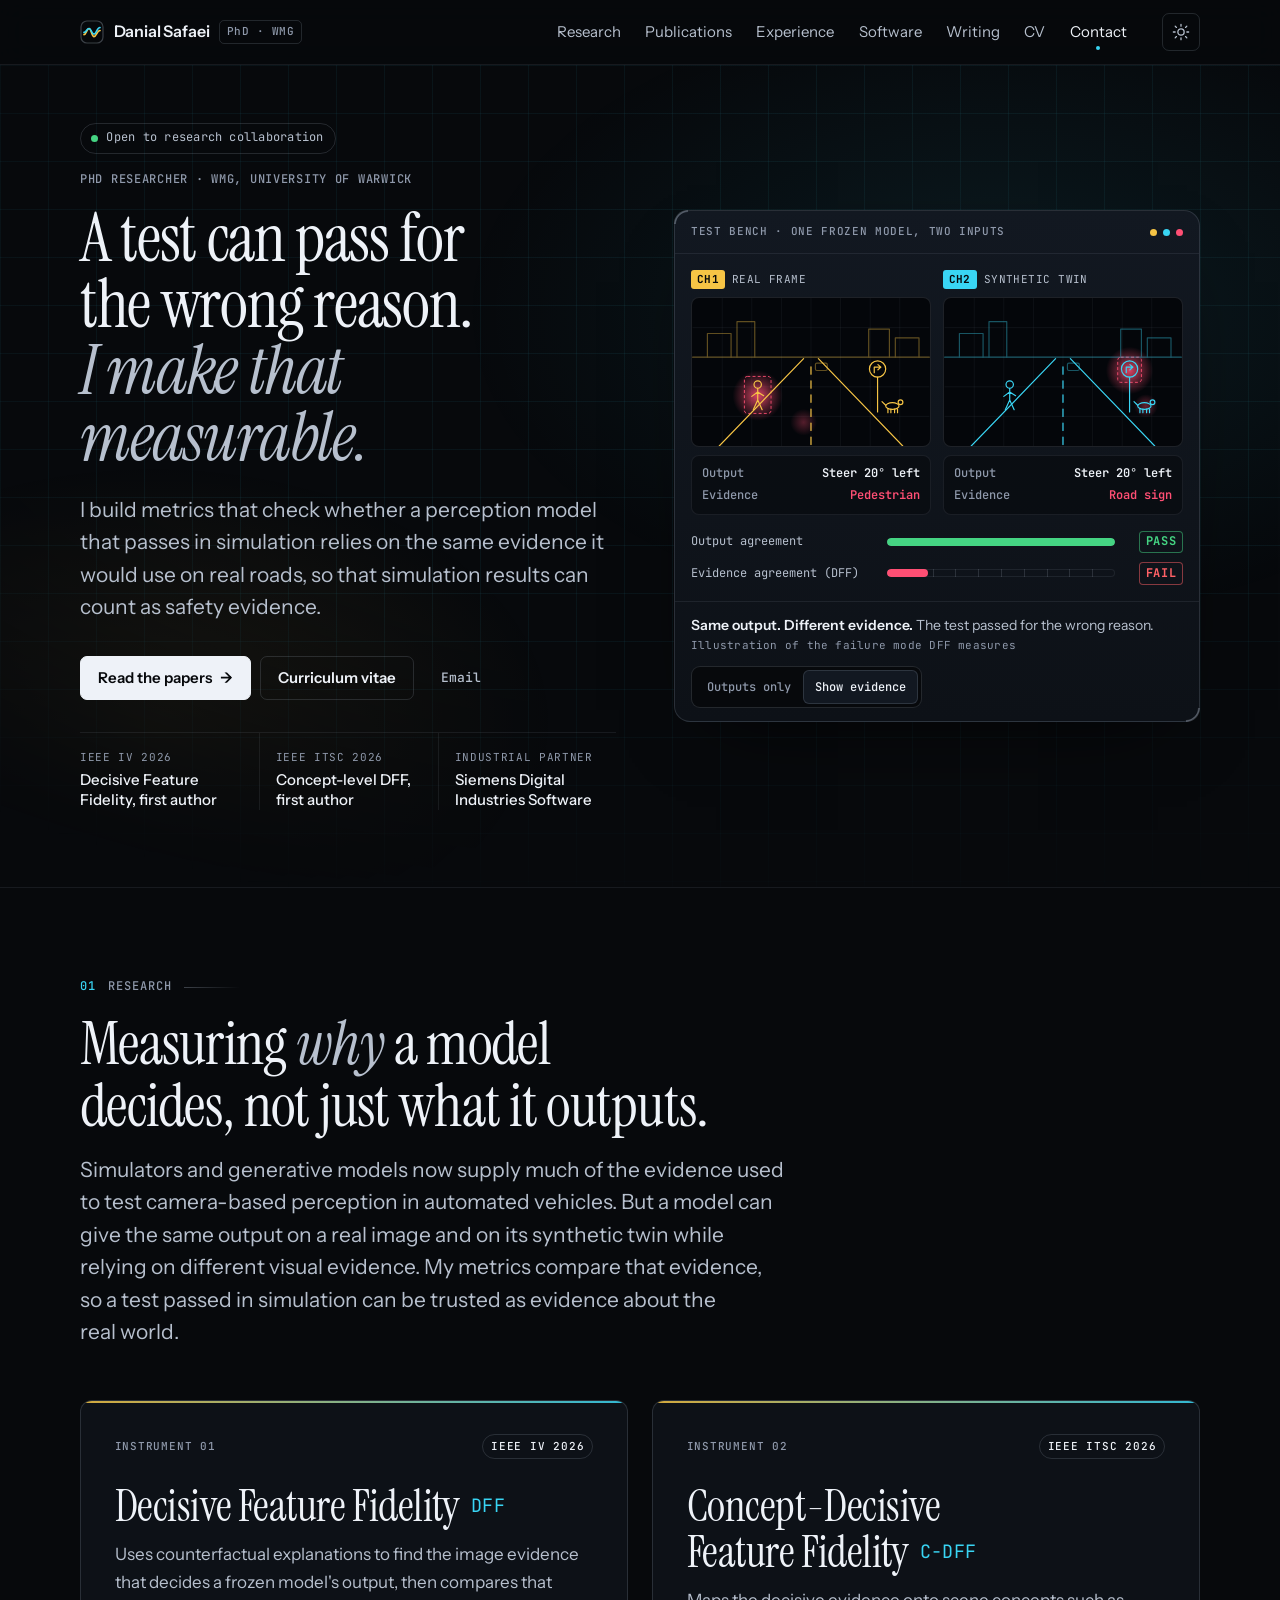
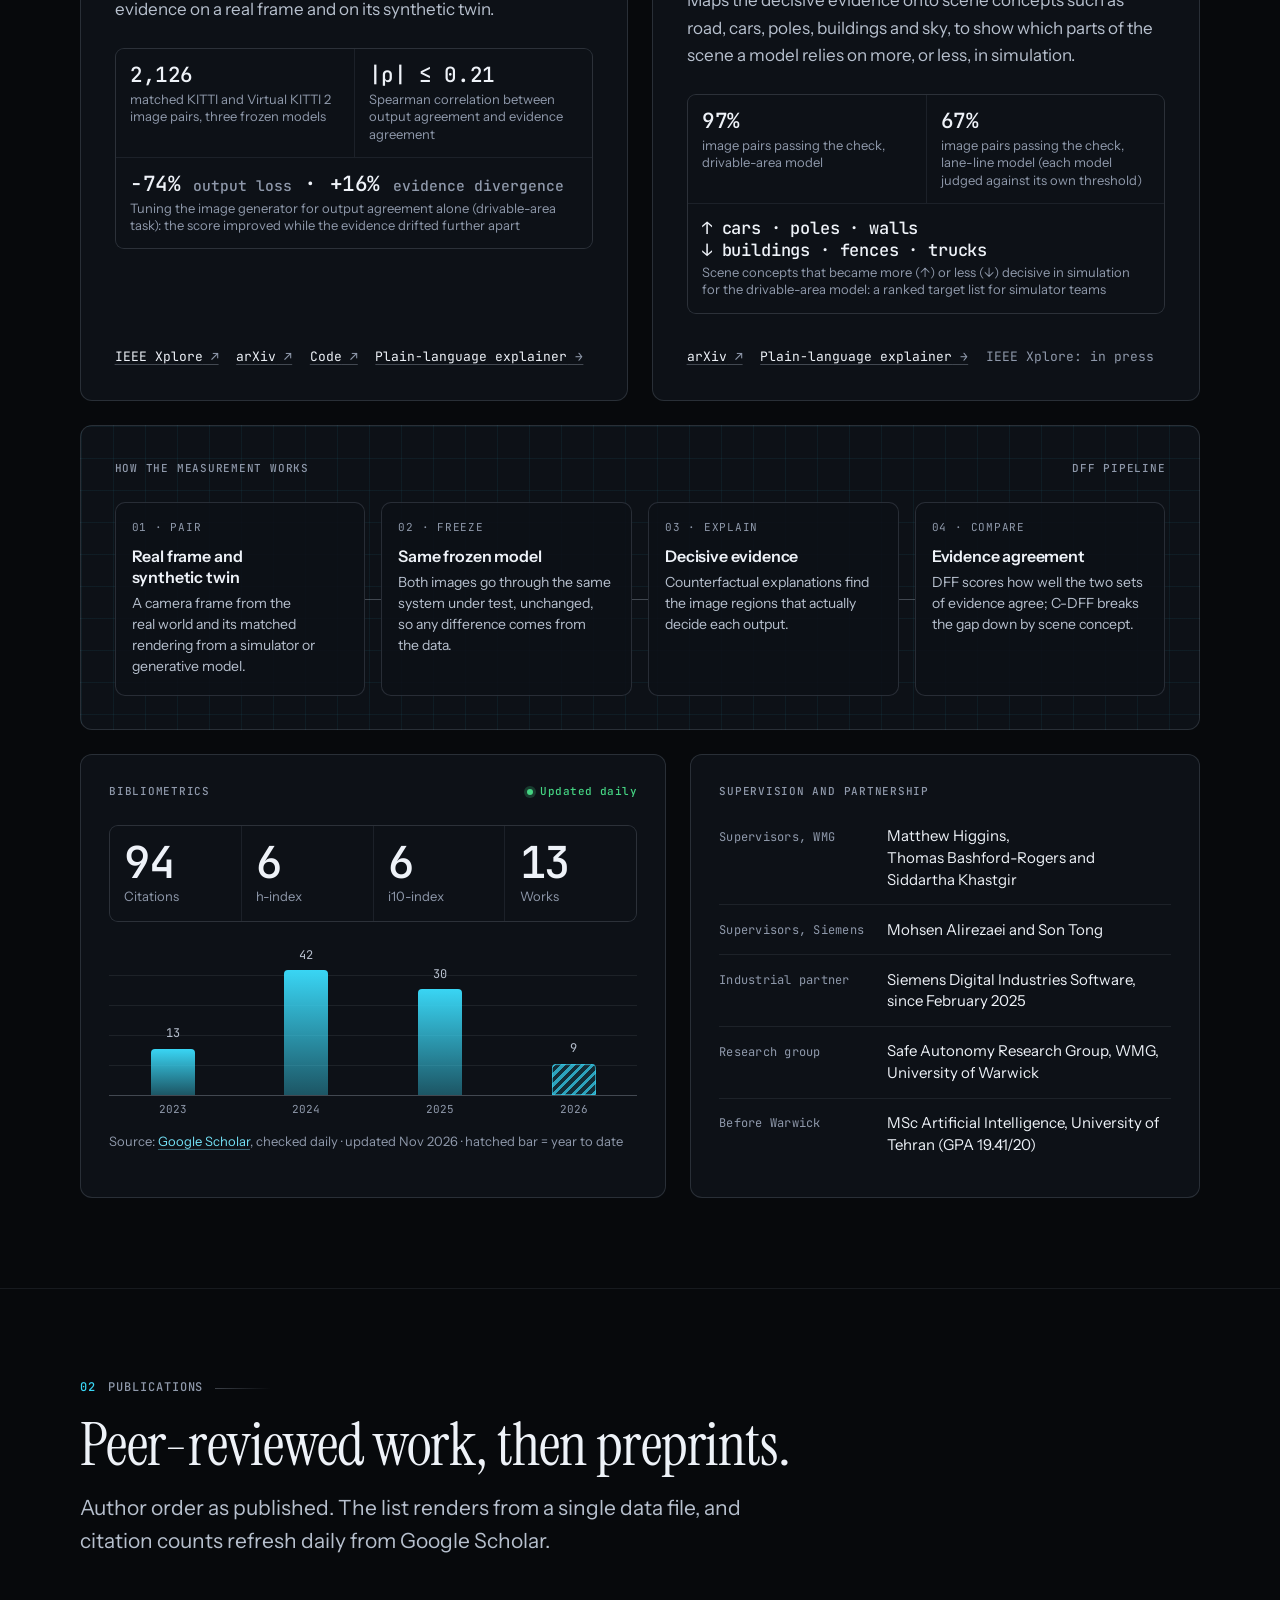
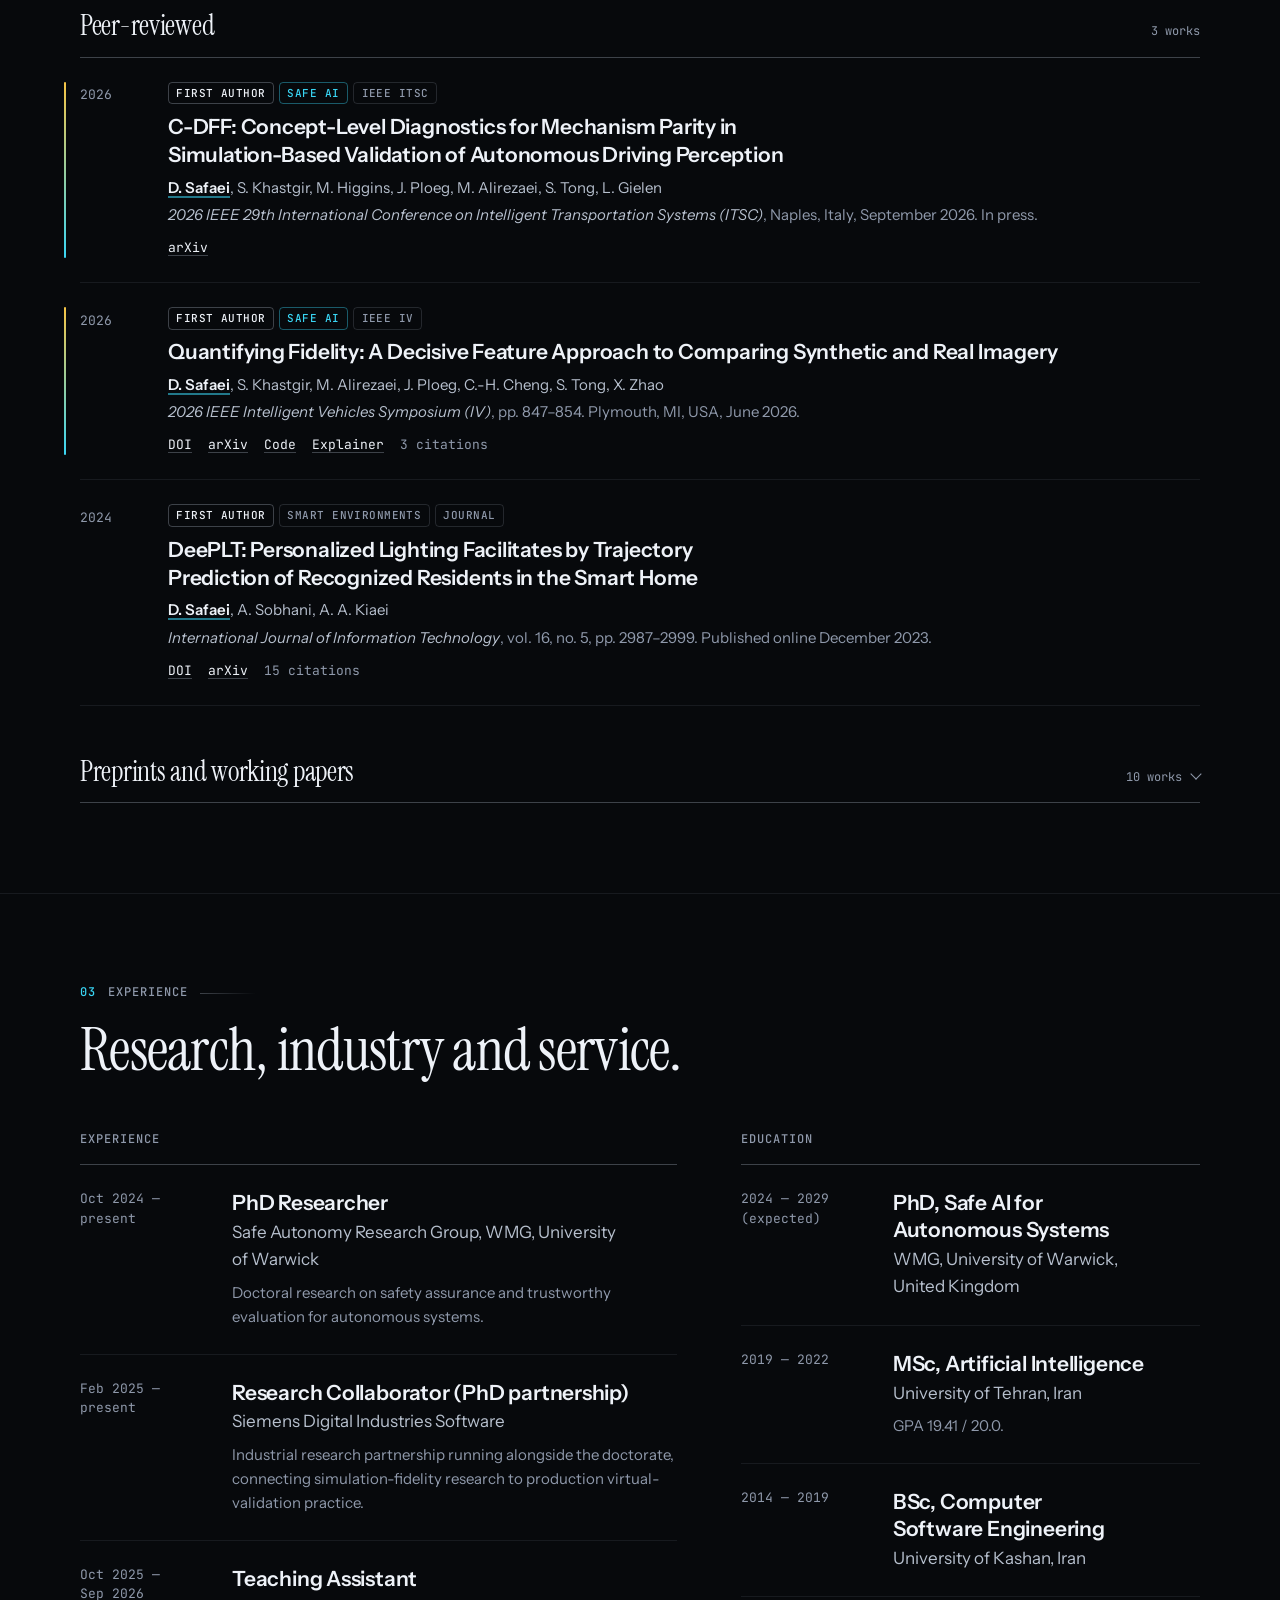
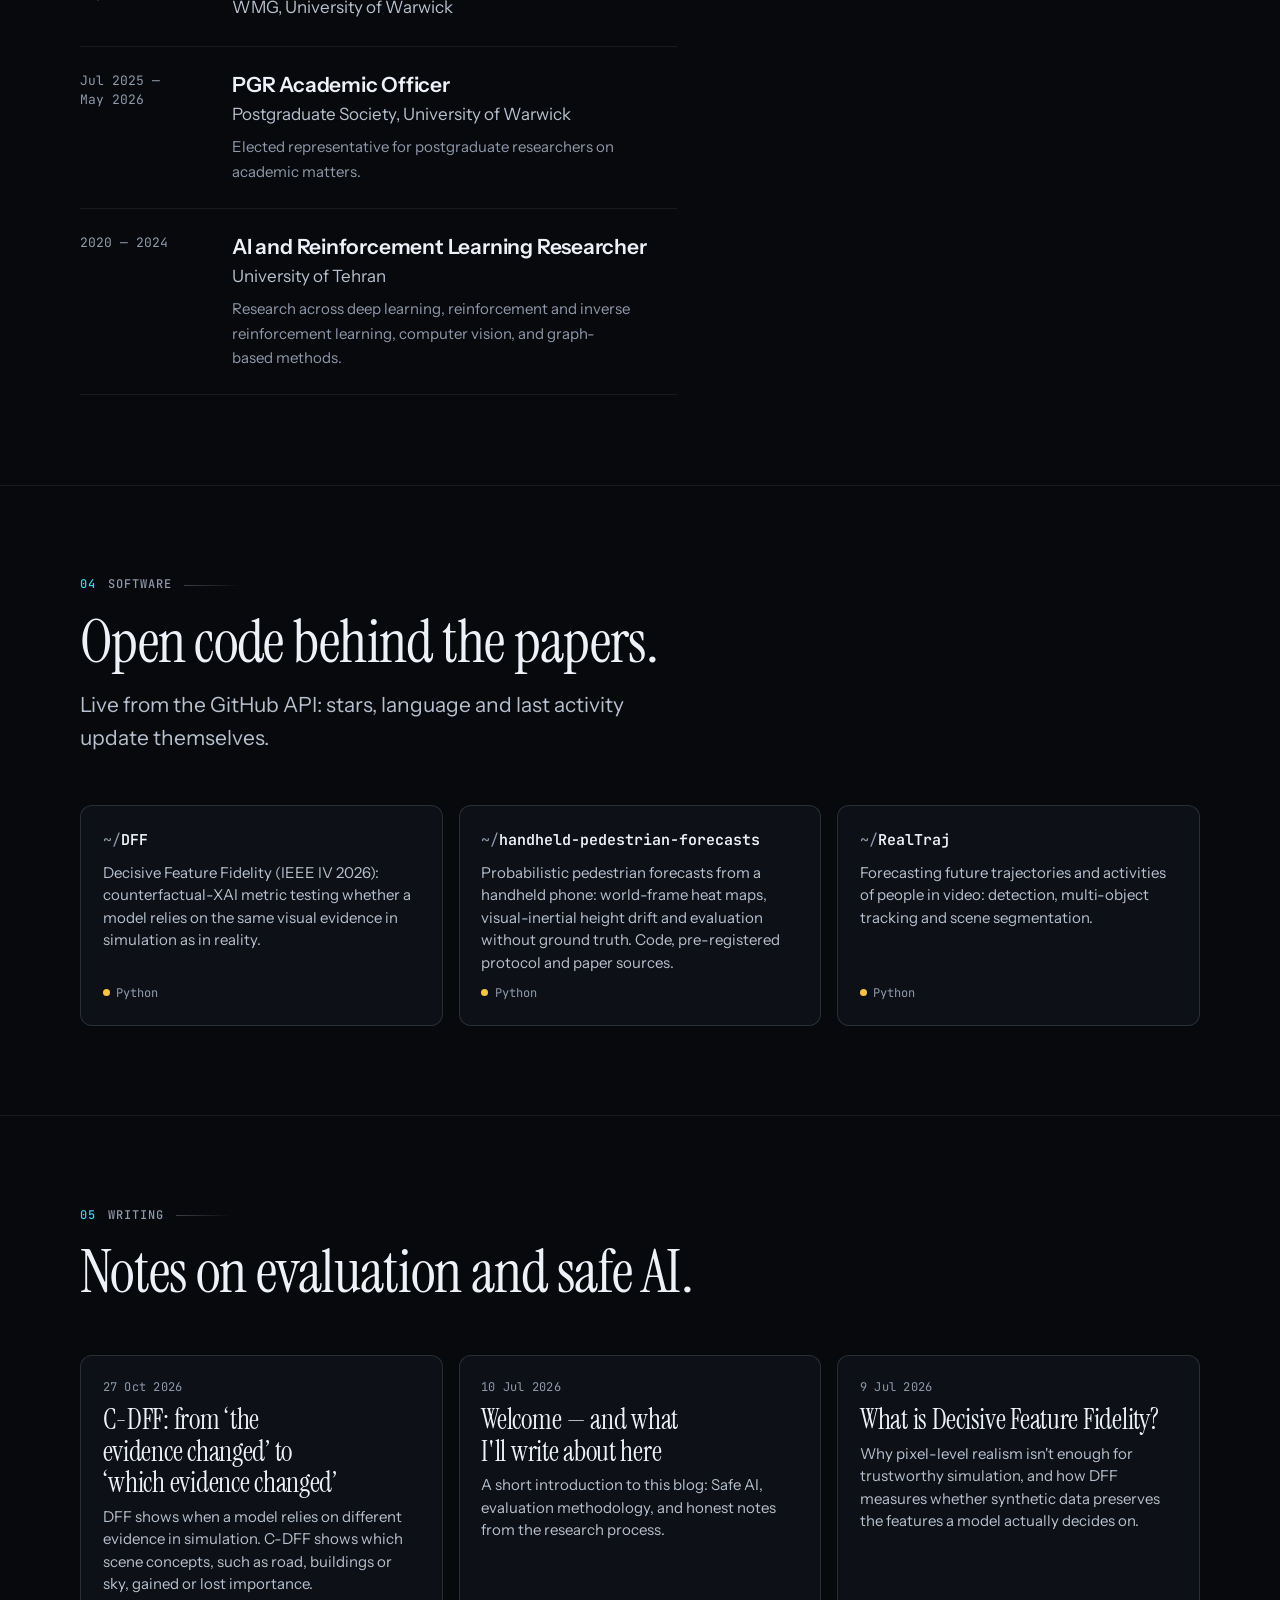
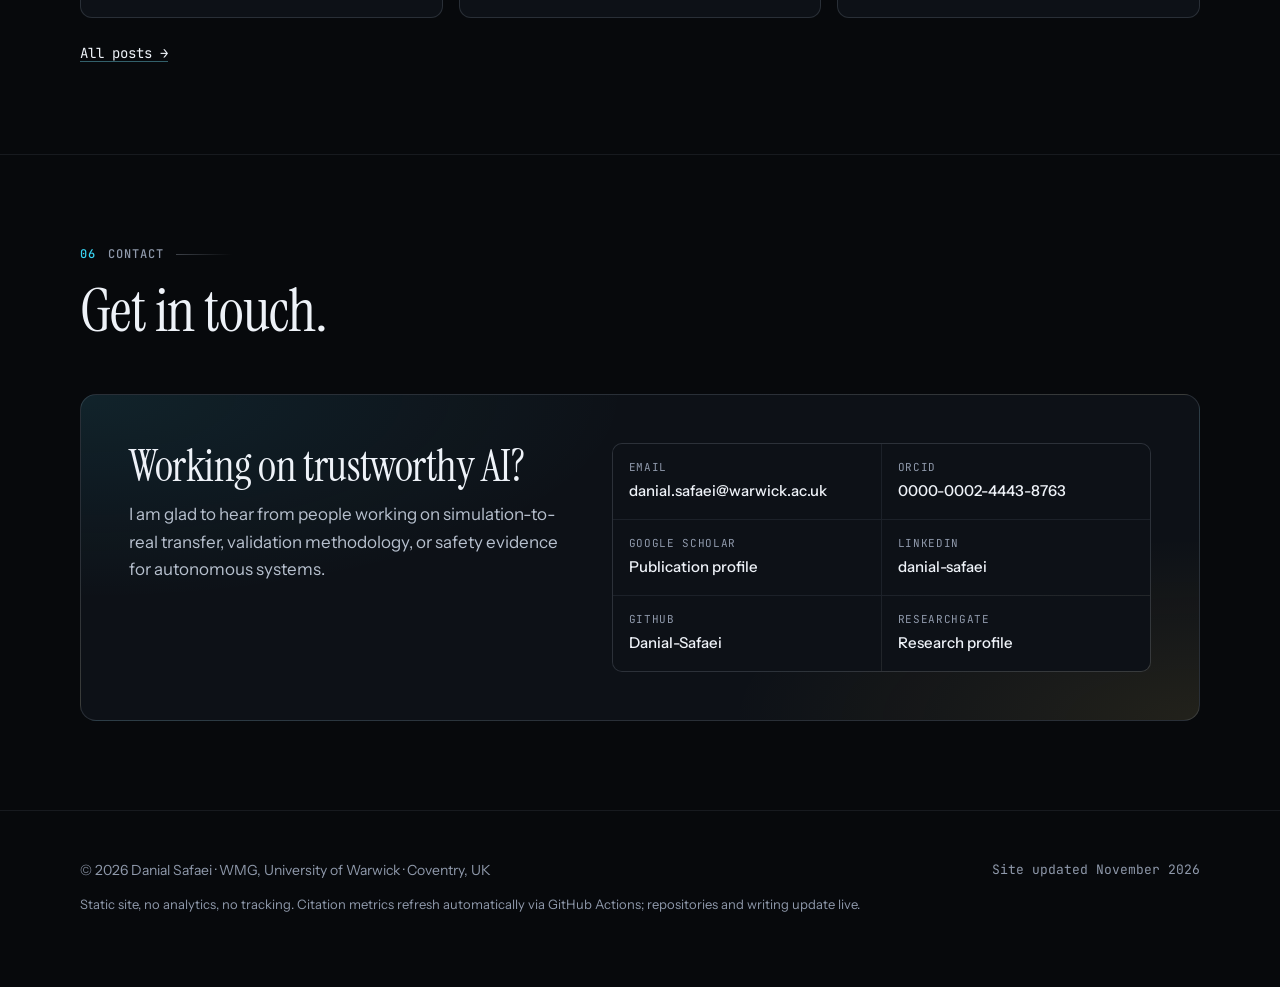
==== commit cfa71ff5: "Redesign the site; add C-DFF (IEEE ITSC 2026) and the October 2026 preprint - Design: new dark-first" ====
--- a/index.html
+++ b/index.html
@@ -3,14 +3,13 @@
 <head>
     <meta charset="UTF-8">
     <meta name="viewport" content="width=device-width, initial-scale=1.0">
-    <meta name="description" content="Danial Safaei is a PhD researcher in the Safe Autonomy Research Group at WMG, University of Warwick, working on safety assurance and trustworthy evaluation for autonomous systems. First author of Decisive Feature Fidelity (IEEE IV 2026).">
+    <meta name="description" content="Danial Safaei is a PhD researcher in the Safe Autonomy Research Group at WMG, University of Warwick. He builds metrics that test whether AI perception relies on the same evidence in simulation as on real roads. First author of DFF (IEEE IV 2026) and C-DFF (IEEE ITSC 2026).">
     <meta name="author" content="Danial Safaei">
     <meta name="robots" content="index, follow, max-image-preview:large">
-    <meta name="color-scheme" content="light dark">
-    <meta name="theme-color" content="#fafbfe" media="(prefers-color-scheme: light)">
-    <meta name="theme-color" content="#0b111f" media="(prefers-color-scheme: dark)">
+    <meta name="color-scheme" content="dark light">
+    <meta name="theme-color" content="#07090c">
     <meta property="og:title" content="Danial Safaei — Safe AI for Autonomous Systems">
-    <meta property="og:description" content="PhD researcher, Safe Autonomy Research Group, WMG, University of Warwick. Safety assurance and trustworthy evaluation for autonomous systems.">
+    <meta property="og:description" content="PhD researcher, WMG, University of Warwick. Metrics that check whether a model that passes in simulation relies on the same evidence it would use on real roads.">
     <meta property="og:type" content="profile">
     <meta property="profile:first_name" content="Danial">
     <meta property="profile:last_name" content="Safaei">
@@ -20,20 +19,19 @@
     <meta property="og:image" content="https://danial-safaei.github.io/images/og-card.jpg">
     <meta property="og:image:width" content="1200">
     <meta property="og:image:height" content="630">
-    <meta property="og:image:alt" content="Danial Safaei, PhD Researcher, Safe Autonomy Research Group, WMG, University of Warwick">
+    <meta property="og:image:alt" content="Danial Safaei, PhD researcher, WMG, University of Warwick: a test can pass for the wrong reason.">
     <meta name="twitter:card" content="summary_large_image">
     <meta name="twitter:title" content="Danial Safaei — Safe AI for Autonomous Systems">
-    <meta name="twitter:description" content="PhD researcher at WMG, University of Warwick. Safety assurance and trustworthy evaluation for autonomous systems.">
+    <meta name="twitter:description" content="PhD researcher at WMG, University of Warwick. Measuring whether AI perception relies on the same evidence in simulation as on real roads.">
     <meta name="twitter:image" content="https://danial-safaei.github.io/images/og-card.jpg">
-    <meta name="twitter:image:alt" content="Danial Safaei, PhD Researcher, Safe Autonomy Research Group, WMG, University of Warwick">
+    <meta name="twitter:image:alt" content="Danial Safaei, PhD researcher, WMG, University of Warwick: a test can pass for the wrong reason.">
     <link rel="canonical" href="https://danial-safaei.github.io/">
-    <link rel="icon" type="image/jpeg" href="images/profile.jpg">
     <link rel="icon" type="image/svg+xml" href="favicon.svg">
     <link rel="apple-touch-icon" href="images/profile.jpg">
     <title>Danial Safaei — Safe AI for Autonomous Systems</title>
     <link rel="preconnect" href="https://fonts.googleapis.com">
     <link rel="preconnect" href="https://fonts.gstatic.com" crossorigin>
-    <link href="https://fonts.googleapis.com/css2?family=Space+Grotesk:wght@500;600;700&family=Inter:wght@400;500;600;700&family=IBM+Plex+Mono:wght@400;500;600&display=swap" rel="stylesheet">
+    <link href="https://fonts.googleapis.com/css2?family=Instrument+Sans:ital,wght@0,400..700;1,400..700&family=Instrument+Serif:ital@0;1&family=JetBrains+Mono:wght@400;500;600;700&display=swap" rel="stylesheet">
     <link rel="stylesheet" href="style.css">
     <script type="application/ld+json">
     {
@@ -79,6 +77,7 @@
             "Synthetic Data Fidelity",
             "Scenario-Based Testing",
             "Computer Vision",
+            "Probabilistic Forecasting",
             "Graph Neural Networks"
           ]
         },
@@ -89,6 +88,15 @@
           "name": "Danial Safaei",
           "inLanguage": "en-GB",
           "publisher": { "@id": "https://danial-safaei.github.io/#person" }
+        },
+        {
+          "@type": "ScholarlyArticle",
+          "headline": "C-DFF: Concept-Level Diagnostics for Mechanism Parity in Simulation-Based Validation of Autonomous Driving Perception",
+          "author": { "@id": "https://danial-safaei.github.io/#person" },
+          "datePublished": "2026-09",
+          "isPartOf": "2026 IEEE 29th International Conference on Intelligent Transportation Systems (ITSC)",
+          "url": "https://arxiv.org/abs/2610.33760",
+          "identifier": "arXiv:2610.33760"
         },
         {
           "@type": "ScholarlyArticle",
@@ -103,6 +111,15 @@
             "https://arxiv.org/abs/2512.16468",
             "https://dblp.org/rec/conf/ivs/SafaeiKAPCTZ26.html"
           ]
+        },
+        {
+          "@type": "ScholarlyArticle",
+          "headline": "Probabilistic Pedestrian Forecasts from a Handheld Phone: World-Frame Heat Maps, Visual-Inertial Height Drift, and Evaluation without Ground Truth",
+          "author": { "@id": "https://danial-safaei.github.io/#person" },
+          "datePublished": "2026-10",
+          "isPartOf": "arXiv",
+          "url": "https://arxiv.org/abs/2610.04736",
+          "identifier": "arXiv:2610.04736"
         },
         {
           "@type": "ScholarlyArticle",
@@ -122,11 +139,12 @@
     <script>
         (function () {
             try {
-                var saved = localStorage.getItem("theme");
-                if (saved === "dark") { document.body.classList.add("dark"); }
-            } catch (e) { /* keep the light default */ }
-            // Scroll-reveal is opt-in: content only starts hidden once JS runs,
-            // and it is shown anyway if interact.js has not taken over in 2.5 s.
+                // Dark is the default; light is an explicit visitor choice.
+                if (localStorage.getItem("theme") === "light") { document.body.classList.add("light"); }
+            } catch (e) { /* keep the dark default */ }
+            // Scroll-reveal and the demo are opt-in: content only starts hidden
+            // once JS runs, and it is shown anyway if interact.js has not taken
+            // over within 2.5 s.
             var root = document.documentElement;
             root.classList.add("js");
             setTimeout(function () {
@@ -139,7 +157,11 @@
 
     <header class="site-header" id="top">
         <div class="wrap masthead">
-            <a class="brand" href="#top">Danial Safaei</a>
+            <a class="brand" href="#top">
+                <svg class="brand-mark" viewBox="0 0 24 24" aria-hidden="true"><rect class="frame" x="1" y="1" width="22" height="22" rx="6"/><path class="t1" d="M4 14.6c2.3 0 2.7-6.1 5-6.1s2.6 8.1 5 8.1 2.9-6.1 6-6.1"/><path class="t2" d="M4 12.4c2.3 0 2.7-3.9 5-3.9s2.6 5.6 5 5.6 2.9-6.6 6-6.6"/></svg>
+                <span>Danial Safaei</span>
+                <span class="brand-tag">PhD · WMG</span>
+            </a>
             <nav class="nav" aria-label="Primary">
                 <a href="#research">Research</a>
                 <a href="#publications">Publications</a>
@@ -149,7 +171,7 @@
                 <a href="cv.html">CV</a>
                 <a href="#contact">Contact</a>
             </nav>
-            <button class="theme-toggle" id="toggle-dark" type="button" aria-label="Switch to dark theme">
+            <button class="theme-toggle" id="toggle-dark" type="button" aria-label="Switch to light theme">
                 <svg class="icon-moon" viewBox="0 0 24 24" fill="none" stroke="currentColor" stroke-width="1.7" stroke-linecap="round" stroke-linejoin="round" aria-hidden="true"><path d="M21 12.79A9 9 0 1 1 11.21 3 7 7 0 0 0 21 12.79z"/></svg>
                 <svg class="icon-sun" viewBox="0 0 24 24" fill="none" stroke="currentColor" stroke-width="1.7" stroke-linecap="round" stroke-linejoin="round" aria-hidden="true"><circle cx="12" cy="12" r="4.2"/><path d="M12 1.8v2.4M12 19.8v2.4M4.22 4.22l1.7 1.7M18.08 18.08l1.7 1.7M1.8 12h2.4M19.8 12h2.4M4.22 19.78l1.7-1.7M18.08 5.92l1.7-1.7"/></svg>
             </button>
@@ -157,127 +179,220 @@
     </header>
 
     <main id="main">
-        <div class="wrap">
-
-            <!-- ================= HERO ================= -->
-            <section class="hero">
+
+        <!-- ================= HERO ================= -->
+        <section class="hero" aria-labelledby="hero-title">
+            <div class="wrap hero-grid">
                 <div class="hero-copy reveal">
-                    <p class="hero-eyebrow">Open to collaboration · Safe Autonomy · WMG, Warwick</p>
-                    <h1>Evidence that autonomous systems can be <span class="hl">trusted</span>.</h1>
-                    <p class="lede">I work on the measurement problem at the centre of AI safety assurance: how to tell whether a system's behaviour in simulation is evidence about its behaviour in the world — and how to make that claim defensible.</p>
+                    <p class="status"><span class="status-dot" aria-hidden="true"></span>Open to research collaboration</p>
+                    <p class="eyebrow">PhD researcher · WMG, University of Warwick</p>
+                    <h1 id="hero-title">A test can pass for the wrong reason. <em>I make that measurable.</em></h1>
+                    <p class="lede">I build metrics that check whether a perception model that passes in simulation relies on the same evidence it would use on real roads, so that simulation results can count as safety evidence.</p>
                     <div class="hero-actions">
-                        <a class="btn btn-primary" href="#publications">Publications</a>
+                        <a class="btn btn-primary" href="#publications">Read the papers <span class="arrow" aria-hidden="true">→</span></a>
                         <a class="btn" href="cv.html">Curriculum vitae</a>
-                        <a class="btn" href="mailto:danial.safaei@warwick.ac.uk">Email</a>
-                    </div>
-                </div>
-                <div class="hero-media reveal">
-                    <div class="portrait-ring">
-                        <img class="portrait" src="images/profile.jpg" alt="Portrait of Danial Safaei" width="460" height="460" fetchpriority="high" decoding="async">
-                    </div>
-                    <p class="portrait-caption">Coventry, United Kingdom<br>danial.safaei@warwick.ac.uk</p>
-                </div>
-            </section>
-
-            <!-- ================= BENTO ================= -->
-            <section class="section" id="research" style="padding-top: var(--sp-5);">
-                <div class="section-head reveal">
-                    <span class="section-num">01</span>
-                    <h2>Research at a glance</h2>
-                </div>
-
-                <div class="bento">
-                    <!-- DFF pipeline -->
-                    <article class="tile tile-7 reveal">
-                        <p class="label">Decisive Feature Fidelity · IEEE IV 2026</p>
-                        <svg class="dff-svg" viewBox="0 0 640 260" xmlns="http://www.w3.org/2000/svg" role="img" aria-label="Pipeline: a real camera frame and its synthetic twin feed the same frozen system under test; explainable AI extracts the decisive evidence behind each output; DFF scores the agreement of that evidence.">
-                            <defs>
-                                <linearGradient id="dffg" x1="0" y1="0" x2="1" y2="1">
-                                    <stop offset="0" style="stop-color:var(--blue)"/>
-                                    <stop offset="1" style="stop-color:var(--violet)"/>
-                                </linearGradient>
-                            </defs>
-
-                            <g>
-                                <rect x="8" y="24" width="120" height="72" rx="10" style="fill:var(--blue-wash);stroke:var(--blue)" stroke-width="1.6"/>
-                                <path d="M18 96 L56 58 L66 58 L44 96 Z" style="fill:var(--blue)" opacity="0.18"/>
-                                <rect x="8" y="58" width="120" height="1.4" style="fill:var(--blue)" opacity="0.3"/>
-                                <circle cx="104" cy="44" r="8" style="fill:var(--blue)" opacity="0.42"/>
-                                <rect x="80" y="66" width="11" height="24" rx="2.5" style="fill:var(--blue)" opacity="0.9"/>
-                                <text x="68" y="116" text-anchor="middle" font-size="10" style="fill:var(--ink-3);font-family:var(--font-mono)">real frame</text>
-                            </g>
-
-                            <g>
-                                <rect x="8" y="152" width="120" height="72" rx="10" style="fill:var(--teal-wash);stroke:var(--teal)" stroke-width="1.6"/>
-                                <path d="M18 224 L56 186 L66 186 L44 224 Z" style="fill:var(--teal)" opacity="0.18"/>
-                                <rect x="8" y="186" width="120" height="1.4" style="fill:var(--teal)" opacity="0.3"/>
-                                <circle cx="104" cy="172" r="8" style="fill:var(--teal)" opacity="0.42"/>
-                                <rect x="30" y="192" width="14" height="11" rx="2.5" style="fill:var(--teal)" opacity="0.9"/>
-                                <text x="68" y="244" text-anchor="middle" font-size="10" style="fill:var(--ink-3);font-family:var(--font-mono)">synthetic twin</text>
-                            </g>
-
-                            <path class="flow" d="M132 60 C 168 60, 162 110, 196 110" fill="none" style="stroke:var(--blue)" stroke-width="1.8" opacity="0.75"/>
-                            <path class="flow" d="M132 188 C 168 188, 162 138, 196 138" fill="none" style="stroke:var(--teal)" stroke-width="1.8" opacity="0.75"/>
-
-                            <g>
-                                <rect x="200" y="86" width="104" height="76" rx="11" style="fill:var(--card-2);stroke:var(--rule-strong)" stroke-width="1.5"/>
-                                <circle cx="228" cy="110" r="4" style="fill:var(--ink-3)"/>
-                                <circle cx="228" cy="124" r="4" style="fill:var(--ink-3)"/>
-                                <circle cx="228" cy="138" r="4" style="fill:var(--ink-3)"/>
-                                <circle cx="252" cy="117" r="4" style="fill:var(--ink-2)"/>
-                                <circle cx="252" cy="131" r="4" style="fill:var(--ink-2)"/>
-                                <circle cx="276" cy="124" r="4" style="fill:var(--ink)"/>
-                                <path d="M232 110 L248 116 M232 124 L248 118 M232 124 L248 130 M232 138 L248 132 M256 117 L272 123 M256 131 L272 125" style="stroke:var(--rule-strong)" stroke-width="1.1"/>
-                                <text x="252" y="177" text-anchor="middle" font-size="10" style="fill:var(--ink-3);font-family:var(--font-mono)">frozen SUT</text>
-                            </g>
-
-                            <path class="flow" d="M308 110 C 344 110, 338 60, 372 60" fill="none" style="stroke:var(--blue)" stroke-width="1.8" opacity="0.75"/>
-                            <path class="flow" d="M308 138 C 344 138, 338 188, 372 188" fill="none" style="stroke:var(--teal)" stroke-width="1.8" opacity="0.75"/>
-
-                            <g transform="translate(376,26)">
-                                <rect x="0" y="0" width="16" height="16" rx="3" style="fill:var(--blue)" opacity="0.10"/><rect x="19" y="0" width="16" height="16" rx="3" style="fill:var(--blue)" opacity="0.24"/><rect x="38" y="0" width="16" height="16" rx="3" style="fill:var(--blue)" opacity="0.10"/><rect x="57" y="0" width="16" height="16" rx="3" style="fill:var(--blue)" opacity="0.06"/>
-                                <rect x="0" y="19" width="16" height="16" rx="3" style="fill:var(--blue)" opacity="0.22"/><rect x="19" y="19" width="16" height="16" rx="3" style="fill:var(--blue)" opacity="0.95"/><rect x="38" y="19" width="16" height="16" rx="3" style="fill:var(--blue)" opacity="0.55"/><rect x="57" y="19" width="16" height="16" rx="3" style="fill:var(--blue)" opacity="0.12"/>
-                                <rect x="0" y="38" width="16" height="16" rx="3" style="fill:var(--blue)" opacity="0.10"/><rect x="19" y="38" width="16" height="16" rx="3" style="fill:var(--blue)" opacity="0.62"/><rect x="38" y="38" width="16" height="16" rx="3" style="fill:var(--blue)" opacity="0.34"/><rect x="57" y="38" width="16" height="16" rx="3" style="fill:var(--blue)" opacity="0.08"/>
-                                <text x="36" y="74" text-anchor="middle" font-size="10" style="fill:var(--ink-3);font-family:var(--font-mono)">evidence · pedestrian</text>
-                            </g>
-
-                            <g transform="translate(376,154)">
-                                <rect x="0" y="0" width="16" height="16" rx="3" style="fill:var(--teal)" opacity="0.10"/><rect x="19" y="0" width="16" height="16" rx="3" style="fill:var(--teal)" opacity="0.14"/><rect x="38" y="0" width="16" height="16" rx="3" style="fill:var(--teal)" opacity="0.55"/><rect x="57" y="0" width="16" height="16" rx="3" style="fill:var(--teal)" opacity="0.92"/>
-                                <rect x="0" y="19" width="16" height="16" rx="3" style="fill:var(--teal)" opacity="0.12"/><rect x="19" y="19" width="16" height="16" rx="3" style="fill:var(--teal)" opacity="0.18"/><rect x="38" y="19" width="16" height="16" rx="3" style="fill:var(--teal)" opacity="0.30"/><rect x="57" y="19" width="16" height="16" rx="3" style="fill:var(--teal)" opacity="0.62"/>
-                                <rect x="0" y="38" width="16" height="16" rx="3" style="fill:var(--teal)" opacity="0.08"/><rect x="19" y="38" width="16" height="16" rx="3" style="fill:var(--teal)" opacity="0.10"/><rect x="38" y="38" width="16" height="16" rx="3" style="fill:var(--teal)" opacity="0.16"/><rect x="57" y="38" width="16" height="16" rx="3" style="fill:var(--teal)" opacity="0.22"/>
-                                <text x="36" y="74" text-anchor="middle" font-size="10" style="fill:var(--ink-3);font-family:var(--font-mono)">evidence · road sign</text>
-                            </g>
-
-                            <path class="flow" d="M456 60 C 492 60, 486 110, 516 112" fill="none" style="stroke:var(--ink-3)" stroke-width="1.6" opacity="0.7"/>
-                            <path class="flow" d="M456 188 C 492 188, 486 138, 516 136" fill="none" style="stroke:var(--ink-3)" stroke-width="1.6" opacity="0.7"/>
-
-                            <g>
-                                <rect x="520" y="92" width="112" height="64" rx="12" style="fill:var(--card)" stroke="url(#dffg)" stroke-width="2.5"/>
-                                <text x="576" y="121" text-anchor="middle" font-size="22" font-weight="700" style="fill:var(--blue);font-family:var(--font-display)">DFF</text>
-                                <text x="576" y="141" text-anchor="middle" font-size="9" style="fill:var(--ink-2);font-family:var(--font-mono)">evidence agreement</text>
-                            </g>
-                        </svg>
-                        <p class="dff-caption"><strong>Same output, different reason.</strong> A real frame and its synthetic twin can produce identical outputs from the same frozen model while relying on different visual evidence. DFF makes that divergence measurable — so fidelity is judged by <em>why</em> the system decides, not how the images look.</p>
+                        <a class="btn btn-ghost" href="mailto:danial.safaei@warwick.ac.uk">Email</a>
+                    </div>
+                    <dl class="hero-facts">
+                        <div><dt>IEEE IV 2026</dt><dd>Decisive Feature Fidelity, first author</dd></div>
+                        <div><dt>IEEE ITSC 2026</dt><dd>Concept-level DFF, first author</dd></div>
+                        <div><dt>Industrial partner</dt><dd>Siemens Digital Industries Software</dd></div>
+                    </dl>
+                </div>
+
+                <!-- Test bench: same output, different evidence (illustration) -->
+                <figure class="demo reveal" id="demo" data-mode="evidence" aria-labelledby="demo-title">
+                    <div class="demo-head">
+                        <span class="demo-title" id="demo-title">Test bench · one frozen model, two inputs</span>
+                        <span class="demo-leds" aria-hidden="true"><i></i><i></i><i></i></span>
+                    </div>
+
+                    <div class="demo-screens">
+                        <div class="screen screen-ch1">
+                            <p class="screen-label"><span class="ch">CH1</span> Real frame</p>
+                            <svg class="scene" viewBox="0 0 320 200" role="img" aria-label="Real camera frame: a road ahead, a pedestrian at the left kerb, and a turn-right sign beside a dog on the right. The model's decisive evidence is the pedestrian.">
+                                <defs>
+                                    <radialGradient id="heat-real-a"><stop offset="0" stop-color="#ff4f74" stop-opacity="0.85"/><stop offset="0.55" stop-color="#ff4f74" stop-opacity="0.32"/><stop offset="1" stop-color="#ff4f74" stop-opacity="0"/></radialGradient>
+                                    <radialGradient id="heat-real-b"><stop offset="0" stop-color="#ff4f74" stop-opacity="0.32"/><stop offset="1" stop-color="#ff4f74" stop-opacity="0"/></radialGradient>
+                                </defs>
+                                <g class="graticule"><line x1="40" y1="0" x2="40" y2="200"/><line x1="80" y1="0" x2="80" y2="200"/><line x1="120" y1="0" x2="120" y2="200"/><line x1="160" y1="0" x2="160" y2="200"/><line x1="200" y1="0" x2="200" y2="200"/><line x1="240" y1="0" x2="240" y2="200"/><line x1="280" y1="0" x2="280" y2="200"/><line x1="0" y1="40" x2="320" y2="40"/><line x1="0" y1="80" x2="320" y2="80"/><line x1="0" y1="120" x2="320" y2="120"/><line x1="0" y1="160" x2="320" y2="160"/></g>
+                                <g class="heat">
+                                    <circle cx="88" cy="132" r="34" fill="url(#heat-real-a)"/>
+                                    <circle cx="150" cy="168" r="18" fill="url(#heat-real-b)"/>
+                                    <rect x="70" y="106" width="36" height="50" rx="4" fill="none" stroke="#ff4f74" stroke-width="1.2" stroke-dasharray="4 3"/>
+                                </g>
+                                <g class="art">
+                                    <g class="faint"><path d="M0 80 H320"/><path d="M20 80 V48 H52 V80 M60 80 V32 H84 V80 M238 80 V42 H266 V80 M274 80 V54 H306 V80"/><rect x="166" y="88" width="16" height="10" rx="2"/></g>
+                                    <path d="M36 200 L150 82 M284 200 L170 82"/>
+                                    <path d="M160 198 V86" stroke-dasharray="10 9"/>
+                                    <circle cx="88" cy="117" r="5"/>
+                                    <path d="M88 122 V138 M88 127 L80 133 M88 127 L96 132 M88 138 L82 151 M88 138 L94 151"/>
+                                    <path d="M250 154 V107"/>
+                                    <circle cx="250" cy="96" r="11"/>
+                                    <path d="M245.5 101 V93.5 H254 M250.5 90 L254.5 93.5 L250.5 97"/>
+                                    <ellipse cx="270" cy="146" rx="9" ry="4.5"/>
+                                    <circle cx="281" cy="141" r="3.2"/>
+                                    <path d="M264 150 V155 M268 150 V155 M273 150 V155 M277 150 V155 M261 145 L256 140"/>
+                                </g>
+                                <line class="scan" x1="0" y1="0" x2="0" y2="200"/>
+                            </svg>
+                            <div class="screen-readout">
+                                <span><b>Output</b><strong>Steer 20° left</strong></span>
+                                <span class="ev-row"><b>Evidence</b><strong><span class="ev-off">not checked</span><span class="ev-on">Pedestrian</span></strong></span>
+                            </div>
+                        </div>
+
+                        <div class="screen screen-ch2">
+                            <p class="screen-label"><span class="ch">CH2</span> Synthetic twin</p>
+                            <svg class="scene" viewBox="0 0 320 200" role="img" aria-label="Synthetic twin of the same frame: the same road, pedestrian, sign and dog. The model's decisive evidence is the road sign.">
+                                <defs>
+                                    <radialGradient id="heat-syn-a"><stop offset="0" stop-color="#ff4f74" stop-opacity="0.85"/><stop offset="0.55" stop-color="#ff4f74" stop-opacity="0.32"/><stop offset="1" stop-color="#ff4f74" stop-opacity="0"/></radialGradient>
+                                    <radialGradient id="heat-syn-b"><stop offset="0" stop-color="#ff4f74" stop-opacity="0.38"/><stop offset="1" stop-color="#ff4f74" stop-opacity="0"/></radialGradient>
+                                </defs>
+                                <g class="graticule"><line x1="40" y1="0" x2="40" y2="200"/><line x1="80" y1="0" x2="80" y2="200"/><line x1="120" y1="0" x2="120" y2="200"/><line x1="160" y1="0" x2="160" y2="200"/><line x1="200" y1="0" x2="200" y2="200"/><line x1="240" y1="0" x2="240" y2="200"/><line x1="280" y1="0" x2="280" y2="200"/><line x1="0" y1="40" x2="320" y2="40"/><line x1="0" y1="80" x2="320" y2="80"/><line x1="0" y1="120" x2="320" y2="120"/><line x1="0" y1="160" x2="320" y2="160"/></g>
+                                <g class="heat">
+                                    <circle cx="250" cy="98" r="32" fill="url(#heat-syn-a)"/>
+                                    <circle cx="272" cy="146" r="16" fill="url(#heat-syn-b)"/>
+                                    <rect x="234" y="80" width="32" height="34" rx="4" fill="none" stroke="#ff4f74" stroke-width="1.2" stroke-dasharray="4 3"/>
+                                </g>
+                                <g class="art">
+                                    <g class="faint"><path d="M0 80 H320"/><path d="M20 80 V48 H52 V80 M60 80 V32 H84 V80 M238 80 V42 H266 V80 M274 80 V54 H306 V80"/><rect x="166" y="88" width="16" height="10" rx="2"/></g>
+                                    <path d="M36 200 L150 82 M284 200 L170 82"/>
+                                    <path d="M160 198 V86" stroke-dasharray="10 9"/>
+                                    <circle cx="88" cy="117" r="5"/>
+                                    <path d="M88 122 V138 M88 127 L80 133 M88 127 L96 132 M88 138 L82 151 M88 138 L94 151"/>
+                                    <path d="M250 154 V107"/>
+                                    <circle cx="250" cy="96" r="11"/>
+                                    <path d="M245.5 101 V93.5 H254 M250.5 90 L254.5 93.5 L250.5 97"/>
+                                    <ellipse cx="270" cy="146" rx="9" ry="4.5"/>
+                                    <circle cx="281" cy="141" r="3.2"/>
+                                    <path d="M264 150 V155 M268 150 V155 M273 150 V155 M277 150 V155 M261 145 L256 140"/>
+                                </g>
+                                <line class="scan" x1="0" y1="0" x2="0" y2="200"/>
+                            </svg>
+                            <div class="screen-readout">
+                                <span><b>Output</b><strong>Steer 20° left</strong></span>
+                                <span class="ev-row"><b>Evidence</b><strong><span class="ev-off">not checked</span><span class="ev-on">Road sign</span></strong></span>
+                            </div>
+                        </div>
+                    </div>
+
+                    <div class="demo-meters">
+                        <div class="meter meter-out">
+                            <span class="meter-name">Output agreement</span>
+                            <span class="meter-bar" aria-hidden="true"><span style="--v: 1"></span></span>
+                            <span class="meter-verdict ok">Pass</span>
+                        </div>
+                        <div class="meter meter-ev">
+                            <span class="meter-name">Evidence agreement (DFF)</span>
+                            <span class="meter-bar" aria-hidden="true"><span style="--v: 0.18"></span></span>
+                            <span class="meter-verdict bad"><span class="ev-off">—</span><span class="ev-on">Fail</span></span>
+                        </div>
+                    </div>
+
+                    <div class="demo-foot">
+                        <figcaption class="demo-caption">
+                            <strong>Same output. Different evidence.</strong> The test passed for the wrong reason.
+                            <span class="demo-note">Illustration of the failure mode DFF measures</span>
+                        </figcaption>
+                        <div class="demo-controls" role="group" aria-label="Test bench view">
+                            <button type="button" class="seg" data-mode="output" aria-pressed="false">Outputs only</button>
+                            <button type="button" class="seg" data-mode="evidence" aria-pressed="true">Show evidence</button>
+                        </div>
+                    </div>
+                    <p class="demo-status visually-hidden" aria-live="polite"></p>
+                </figure>
+            </div>
+        </section>
+
+        <!-- ================= RESEARCH ================= -->
+        <section class="section" id="research" aria-labelledby="research-title">
+            <div class="wrap">
+                <header class="section-head reveal">
+                    <p class="section-kicker"><span>01</span> Research</p>
+                    <h2 id="research-title">Measuring <em>why</em> a model decides, not just what it outputs.</h2>
+                    <p class="section-intro">Simulators and generative models now supply much of the evidence used to test camera-based perception in automated vehicles. But a model can give the same output on a real image and on its synthetic twin while relying on different visual evidence. My metrics compare that evidence, so a test passed in simulation can be trusted as evidence about the real world.</p>
+                </header>
+
+                <div class="instruments">
+                    <article class="instrument reveal">
+                        <header class="instrument-head"><span class="instrument-id">Instrument 01</span><span class="instrument-venue">IEEE IV 2026</span></header>
+                        <h3 class="instrument-name">Decisive Feature Fidelity <span class="acr">DFF</span></h3>
+                        <p class="instrument-desc">Uses counterfactual explanations to find the image evidence that decides a frozen model's output, then compares that evidence on a real frame and on its synthetic twin.</p>
+                        <dl class="readouts">
+                            <div><dt>matched KITTI and Virtual KITTI 2 image pairs, three frozen models</dt><dd>2,126</dd></div>
+                            <div><dt>Spearman correlation between output agreement and evidence agreement</dt><dd>|ρ| ≤ 0.21</dd></div>
+                            <div class="wide"><dt>Tuning the image generator for output agreement alone (drivable-area task): the score improved while the evidence drifted further apart</dt><dd>−74% <small>output loss</small> · +16% <small>evidence divergence</small></dd></div>
+                        </dl>
+                        <p class="instrument-links">
+                            <a href="https://doi.org/10.1109/IV66570.2026.11624013" target="_blank" rel="noopener noreferrer">IEEE Xplore</a>
+                            <a href="https://arxiv.org/abs/2512.16468" target="_blank" rel="noopener noreferrer">arXiv</a>
+                            <a href="https://github.com/Danial-Safaei/DFF" target="_blank" rel="noopener noreferrer">Code</a>
+                            <a href="blog.html?post=what-is-decisive-feature-fidelity">Plain-language explainer</a>
+                        </p>
                     </article>
 
-                    <!-- Metrics (auto-updated) -->
-                    <article class="tile tile-5 reveal" id="metrics-tile">
-                        <p class="label">Bibliometrics · auto-updated</p>
+                    <article class="instrument reveal">
+                        <header class="instrument-head"><span class="instrument-id">Instrument 02</span><span class="instrument-venue">IEEE ITSC 2026</span></header>
+                        <h3 class="instrument-name">Concept-Decisive Feature Fidelity <span class="acr">C-DFF</span></h3>
+                        <p class="instrument-desc">Maps the decisive evidence onto scene concepts such as road, cars, poles, buildings and sky, to show which parts of the scene a model relies on more, or less, in simulation.</p>
+                        <dl class="readouts">
+                            <div><dt>image pairs passing the check, drivable-area model</dt><dd>97%</dd></div>
+                            <div><dt>image pairs passing the check, lane-line model (each model judged against its own threshold)</dt><dd>67%</dd></div>
+                            <div class="wide"><dt>Scene concepts that became more (↑) or less (↓) decisive in simulation for the drivable-area model: a ranked target list for simulator teams</dt><dd class="concepts"><span>↑ cars · poles · walls</span><span>↓ buildings · fences · trucks</span></dd></div>
+                        </dl>
+                        <p class="instrument-links">
+                            <a href="https://arxiv.org/abs/2610.33760" target="_blank" rel="noopener noreferrer">arXiv</a>
+                            <a href="blog.html?post=what-is-c-dff">Plain-language explainer</a>
+                            <span class="pub-cites">IEEE Xplore: in press</span>
+                        </p>
+                    </article>
+                </div>
+
+                <div class="method reveal">
+                    <div class="panel-head"><span>How the measurement works</span><span>DFF pipeline</span></div>
+                    <ol class="method-steps">
+                        <li>
+                            <span class="step-n">01 · Pair</span>
+                            <h3>Real frame and synthetic twin</h3>
+                            <p>A camera frame from the real world and its matched rendering from a simulator or generative model.</p>
+                        </li>
+                        <li>
+                            <span class="step-n">02 · Freeze</span>
+                            <h3>Same frozen model</h3>
+                            <p>Both images go through the same system under test, unchanged, so any difference comes from the data.</p>
+                        </li>
+                        <li>
+                            <span class="step-n">03 · Explain</span>
+                            <h3>Decisive evidence</h3>
+                            <p>Counterfactual explanations find the image regions that actually decide each output.</p>
+                        </li>
+                        <li>
+                            <span class="step-n">04 · Compare</span>
+                            <h3>Evidence agreement</h3>
+                            <p>DFF scores how well the two sets of evidence agree; C-DFF breaks the gap down by scene concept.</p>
+                        </li>
+                    </ol>
+                </div>
+
+                <div class="signal-row">
+                    <article class="panel reveal" id="metrics-tile">
+                        <div class="panel-head"><span>Bibliometrics</span><span class="live">Updated daily</span></div>
                         <div class="metric-grid">
                             <div>
                                 <span class="metric-value stat-num" id="m-citations" data-target="94">94</span>
                                 <span class="metric-label">Citations</span>
                             </div>
-                            <div class="metric-violet">
+                            <div>
                                 <span class="metric-value stat-num" id="m-h" data-target="6">6</span>
                                 <span class="metric-label">h-index</span>
                             </div>
-                            <div class="metric-teal">
+                            <div>
                                 <span class="metric-value stat-num" id="m-i10" data-target="6">6</span>
                                 <span class="metric-label">i10-index</span>
                             </div>
-                            <div class="metric-rose">
-                                <span class="metric-value stat-num" id="m-works" data-target="11">11</span>
+                            <div>
+                                <span class="metric-value stat-num" id="m-works" data-target="13">13</span>
                                 <span class="metric-label">Works</span>
                             </div>
                         </div>
@@ -292,175 +407,193 @@
                         <p class="metric-note">Source: <a href="https://scholar.google.co.uk/citations?user=qNJPWrMAAAAJ&hl=en" target="_blank" rel="noopener noreferrer">Google Scholar</a>, checked daily · updated <span id="scholar-updated">Nov 2026</span> · hatched bar = year to date</p>
                     </article>
 
-                    <!-- Featured paper -->
-                    <article class="tile tile-7 tile-feature reveal">
-                        <p class="label">Featured · peer-reviewed</p>
-                        <h3 class="paper-title">Quantifying Fidelity: A Decisive Feature Approach to Comparing Synthetic and Real Imagery</h3>
-                        <p class="paper-meta">First author · <em>2026 IEEE Intelligent Vehicles Symposium (IV)</em>, pp. 847–854 · Detroit, MI, USA · validated on 2,126 matched KITTI / Virtual KITTI 2 pairs across three frozen systems under test.</p>
-                        <div class="chip-row">
-                            <a class="chip chip-primary" href="https://doi.org/10.1109/IV66570.2026.11624013" target="_blank" rel="noopener noreferrer">IEEE Xplore</a>
-                            <a class="chip" href="https://arxiv.org/abs/2512.16468" target="_blank" rel="noopener noreferrer">arXiv</a>
-                            <a class="chip" href="https://github.com/Danial-Safaei/DFF" target="_blank" rel="noopener noreferrer">Code</a>
-                            <a class="chip" href="blog.html?post=what-is-decisive-feature-fidelity">Plain-language explainer</a>
-                        </div>
+                    <article class="panel reveal">
+                        <div class="panel-head"><span>Supervision and partnership</span></div>
+                        <ul class="people-list">
+                            <li><span class="people-k">Supervisors, WMG</span><span class="people-v"><span class="nowrap">Matthew Higgins</span>, <span class="nowrap">Thomas Bashford-Rogers</span> and <span class="nowrap">Siddartha Khastgir</span></span></li>
+                            <li><span class="people-k">Supervisors, Siemens</span><span class="people-v">Mohsen Alirezaei and Son Tong</span></li>
+                            <li><span class="people-k">Industrial partner</span><span class="people-v">Siemens Digital Industries Software, since February 2025</span></li>
+                            <li><span class="people-k">Research group</span><span class="people-v">Safe Autonomy Research Group, WMG, University of Warwick</span></li>
+                            <li><span class="people-k">Before Warwick</span><span class="people-v">MSc Artificial Intelligence, University of Tehran (GPA 19.41/20)</span></li>
+                        </ul>
                     </article>
-
-                    <!-- People -->
-                    <article class="tile tile-5 reveal">
-                        <p class="label">Supervision &amp; partnership</p>
-                        <div class="people">
-                            <p class="people-row"><span>PhD supervised by <strong>Prof. Siddartha Khastgir</strong> and <strong>Prof. Matthew Higgins</strong>, WMG. Previously co-supervised by Dr Xingyu Zhao.</span></p>
-                            <p class="people-row"><span>Industrial research partnership with <strong>Siemens Digital Industries Software</strong> since February 2025.</span></p>
-                            <p class="people-row"><span>Before Warwick: MSc Artificial Intelligence, <strong>University of Tehran</strong> (GPA 19.41/20).</span></p>
-                        </div>
-                    </article>
-                </div>
-            </section>
-
-            <!-- ================= PUBLICATIONS ================= -->
-            <section class="section" id="publications">
-                <div class="section-head reveal">
-                    <span class="section-num">02</span>
-                    <h2>Publications</h2>
-                </div>
-                <p class="section-intro reveal">Peer-reviewed work first, preprints separately. Author order as published. This list renders from a single data file — one edit updates the whole site.</p>
-                <div id="pub-root" aria-live="polite">
-                    <noscript>
-                        <p>The full publication list requires JavaScript. See the complete record on
-                        <a href="https://scholar.google.co.uk/citations?user=qNJPWrMAAAAJ&hl=en">Google Scholar</a>.</p>
-                    </noscript>
-                </div>
-            </section>
-
-            <!-- ================= EXPERIENCE ================= -->
-            <section class="section" id="experience">
-                <div class="section-head reveal">
-                    <span class="section-num">03</span>
-                    <h2>Experience</h2>
-                </div>
-                <ul class="entries">
-                    <li class="entry reveal">
-                        <div class="entry-when">Oct 2024 —<br>present</div>
-                        <div>
-                            <h3 class="entry-title">PhD Researcher</h3>
-                            <p class="entry-org">Safe Autonomy Research Group, WMG, University of Warwick</p>
-                            <div class="entry-body"><p>Doctoral research on safety assurance and trustworthy evaluation for autonomous systems.</p></div>
-                        </div>
-                    </li>
-                    <li class="entry reveal">
-                        <div class="entry-when">Feb 2025 —<br>present</div>
-                        <div>
-                            <h3 class="entry-title">Research Collaborator (PhD partnership)</h3>
-                            <p class="entry-org">Siemens Digital Industries Software</p>
-                            <div class="entry-body"><p>Industrial research partnership running alongside the doctorate, connecting simulation-fidelity research to production virtual-validation practice.</p></div>
-                        </div>
-                    </li>
-                    <li class="entry reveal">
-                        <div class="entry-when">Oct 2025 —<br>Sep 2026</div>
-                        <div>
-                            <h3 class="entry-title">Teaching Assistant</h3>
-                            <p class="entry-org">WMG, University of Warwick</p>
-                        </div>
-                    </li>
-                    <li class="entry reveal">
-                        <div class="entry-when">Jul 2025 —<br>May 2026</div>
-                        <div>
-                            <h3 class="entry-title">PGR Academic Officer</h3>
-                            <p class="entry-org">Postgraduate Society, University of Warwick</p>
-                            <div class="entry-body"><p>Elected representative for postgraduate researchers on academic matters.</p></div>
-                        </div>
-                    </li>
-                    <li class="entry reveal">
-                        <div class="entry-when">2020 — 2024</div>
-                        <div>
-                            <h3 class="entry-title">AI and Reinforcement Learning Researcher</h3>
-                            <p class="entry-org">University of Tehran</p>
-                            <div class="entry-body"><p>Research across deep learning, reinforcement and inverse reinforcement learning, computer vision, and graph-based methods.</p></div>
-                        </div>
-                    </li>
-                </ul>
-
-                <div class="section-head reveal" style="margin-top: var(--sp-6);">
-                    <span class="section-num">04</span>
-                    <h2>Education</h2>
-                </div>
-                <ul class="entries">
-                    <li class="entry reveal">
-                        <div class="entry-when">2024 — 2029<br>(expected)</div>
-                        <div>
-                            <h3 class="entry-title">PhD, Safe AI for Autonomous Systems</h3>
-                            <p class="entry-org">WMG, University of Warwick, United Kingdom</p>
-                        </div>
-                    </li>
-                    <li class="entry reveal">
-                        <div class="entry-when">2019 — 2022</div>
-                        <div>
-                            <h3 class="entry-title">MSc, Artificial Intelligence</h3>
-                            <p class="entry-org">University of Tehran, Iran</p>
-                            <div class="entry-body"><p>GPA 19.41 / 20.0.</p></div>
-                        </div>
-                    </li>
-                    <li class="entry reveal">
-                        <div class="entry-when">2014 — 2019</div>
-                        <div>
-                            <h3 class="entry-title">BSc, Computer Software Engineering</h3>
-                            <p class="entry-org">University of Kashan, Iran</p>
-                        </div>
-                    </li>
-                </ul>
-            </section>
-
-            <!-- ================= SOFTWARE (live) ================= -->
-            <section class="section" id="software">
-                <div class="section-head reveal">
-                    <span class="section-num">05</span>
-                    <h2>Software</h2>
-                </div>
-                <p class="section-intro reveal">Live from the GitHub API — stars, language, and last activity update themselves.</p>
+                </div>
+            </div>
+        </section>
+
+        <!-- ================= PUBLICATIONS ================= -->
+        <section class="section" id="publications" aria-labelledby="publications-title">
+            <div class="wrap">
+                <header class="section-head reveal">
+                    <p class="section-kicker"><span>02</span> Publications</p>
+                    <h2 id="publications-title">Peer-reviewed work, then preprints.</h2>
+                    <p class="section-intro">Author order as published. The list renders from a single data file, and citation counts refresh daily from Google Scholar.</p>
+                </header>
+                <div id="pub-root">
+                    <div class="pub-group">
+                        <div class="pub-group-head"><h3>Peer-reviewed</h3><span class="pub-group-count">3 works</span></div>
+                        <ol class="pub-list">
+                            <li class="pub" data-accent="safeai"><div class="pub-year">2026</div><div><div class="pub-tags"><span class="tag tag-strong">First author</span><span class="tag tag-safeai">Safe AI</span><span class="tag tag-plain">IEEE ITSC</span></div><h4 class="pub-title"><a href="https://arxiv.org/abs/2610.33760" target="_blank" rel="noopener noreferrer">C-DFF: Concept-Level Diagnostics for Mechanism Parity in Simulation-Based Validation of Autonomous Driving Perception</a></h4><p class="pub-authors"><span class="me">D. Safaei</span>, S. Khastgir, M. Higgins, J. Ploeg, M. Alirezaei, S. Tong, L. Gielen</p><p class="pub-venue"><em>2026 IEEE 29th International Conference on Intelligent Transportation Systems (ITSC)</em>, Naples, Italy, September 2026. In press.</p><div class="pub-links"><a href="https://arxiv.org/abs/2610.33760" target="_blank" rel="noopener noreferrer">arXiv</a></div></div></li>
+                            <li class="pub" data-accent="safeai"><div class="pub-year">2026</div><div><div class="pub-tags"><span class="tag tag-strong">First author</span><span class="tag tag-safeai">Safe AI</span><span class="tag tag-plain">IEEE IV</span></div><h4 class="pub-title"><a href="https://doi.org/10.1109/IV66570.2026.11624013" target="_blank" rel="noopener noreferrer">Quantifying Fidelity: A Decisive Feature Approach to Comparing Synthetic and Real Imagery</a></h4><p class="pub-authors"><span class="me">D. Safaei</span>, S. Khastgir, M. Alirezaei, J. Ploeg, C.-H. Cheng, S. Tong, X. Zhao</p><p class="pub-venue"><em>2026 IEEE Intelligent Vehicles Symposium (IV)</em>, pp. 847–854. Plymouth, MI, USA, June 2026.</p><div class="pub-links"><a href="https://doi.org/10.1109/IV66570.2026.11624013" target="_blank" rel="noopener noreferrer">DOI</a><a href="https://arxiv.org/abs/2512.16468" target="_blank" rel="noopener noreferrer">arXiv</a><a href="https://github.com/Danial-Safaei/DFF" target="_blank" rel="noopener noreferrer">Code</a><a href="blog.html?post=what-is-decisive-feature-fidelity">Explainer</a></div></div></li>
+                            <li class="pub" data-accent="smart"><div class="pub-year">2024</div><div><div class="pub-tags"><span class="tag tag-strong">First author</span><span class="tag tag-smart">Smart environments</span><span class="tag tag-plain">Journal</span></div><h4 class="pub-title"><a href="https://doi.org/10.1007/s41870-023-01665-1" target="_blank" rel="noopener noreferrer">DeePLT: Personalized Lighting Facilitates by Trajectory Prediction of Recognized Residents in the Smart Home</a></h4><p class="pub-authors"><span class="me">D. Safaei</span>, A. Sobhani, A. A. Kiaei</p><p class="pub-venue"><em>International Journal of Information Technology</em>, vol. 16, no. 5, pp. 2987–2999. Published online December 2023.</p><div class="pub-links"><a href="https://doi.org/10.1007/s41870-023-01665-1" target="_blank" rel="noopener noreferrer">DOI</a><a href="https://arxiv.org/abs/2304.08027" target="_blank" rel="noopener noreferrer">arXiv</a></div></div></li>
+                        </ol>
+                    </div>
+                    <p class="pub-more">Preprints and working papers load here with JavaScript, and are all listed on <a href="https://scholar.google.co.uk/citations?user=qNJPWrMAAAAJ&hl=en" target="_blank" rel="noopener noreferrer">Google Scholar</a>.</p>
+                </div>
+            </div>
+        </section>
+
+        <!-- ================= EXPERIENCE ================= -->
+        <section class="section" id="experience" aria-labelledby="experience-title">
+            <div class="wrap">
+                <header class="section-head reveal">
+                    <p class="section-kicker"><span>03</span> Experience</p>
+                    <h2 id="experience-title">Research, industry and service.</h2>
+                </header>
+                <div class="timeline-grid">
+                    <div class="reveal">
+                        <h3 class="timeline-title">Experience</h3>
+                        <ul class="entries">
+                            <li class="entry">
+                                <div class="entry-when">Oct 2024 — <br>present</div>
+                                <div>
+                                    <h4 class="entry-title">PhD Researcher</h4>
+                                    <p class="entry-org">Safe Autonomy Research Group, WMG, University of Warwick</p>
+                                    <div class="entry-body"><p>Doctoral research on safety assurance and trustworthy evaluation for autonomous systems.</p></div>
+                                </div>
+                            </li>
+                            <li class="entry">
+                                <div class="entry-when">Feb 2025 — <br>present</div>
+                                <div>
+                                    <h4 class="entry-title">Research Collaborator (PhD partnership)</h4>
+                                    <p class="entry-org">Siemens Digital Industries Software</p>
+                                    <div class="entry-body"><p>Industrial research partnership running alongside the doctorate, connecting simulation-fidelity research to production virtual-validation practice.</p></div>
+                                </div>
+                            </li>
+                            <li class="entry">
+                                <div class="entry-when">Oct 2025 — <br>Sep 2026</div>
+                                <div>
+                                    <h4 class="entry-title">Teaching Assistant</h4>
+                                    <p class="entry-org">WMG, University of Warwick</p>
+                                </div>
+                            </li>
+                            <li class="entry">
+                                <div class="entry-when">Jul 2025 — <br>May 2026</div>
+                                <div>
+                                    <h4 class="entry-title">PGR Academic Officer</h4>
+                                    <p class="entry-org">Postgraduate Society, University of Warwick</p>
+                                    <div class="entry-body"><p>Elected representative for postgraduate researchers on academic matters.</p></div>
+                                </div>
+                            </li>
+                            <li class="entry">
+                                <div class="entry-when">2020 — 2024</div>
+                                <div>
+                                    <h4 class="entry-title">AI and Reinforcement Learning Researcher</h4>
+                                    <p class="entry-org">University of Tehran</p>
+                                    <div class="entry-body"><p>Research across deep learning, reinforcement and inverse reinforcement learning, computer vision, and graph-based methods.</p></div>
+                                </div>
+                            </li>
+                        </ul>
+                    </div>
+                    <div class="reveal">
+                        <h3 class="timeline-title">Education</h3>
+                        <ul class="entries">
+                            <li class="entry">
+                                <div class="entry-when">2024 — 2029 <br>(expected)</div>
+                                <div>
+                                    <h4 class="entry-title">PhD, Safe AI for Autonomous Systems</h4>
+                                    <p class="entry-org">WMG, University of Warwick, United Kingdom</p>
+                                </div>
+                            </li>
+                            <li class="entry">
+                                <div class="entry-when">2019 — 2022</div>
+                                <div>
+                                    <h4 class="entry-title">MSc, Artificial Intelligence</h4>
+                                    <p class="entry-org">University of Tehran, Iran</p>
+                                    <div class="entry-body"><p>GPA 19.41 / 20.0.</p></div>
+                                </div>
+                            </li>
+                            <li class="entry">
+                                <div class="entry-when">2014 — 2019</div>
+                                <div>
+                                    <h4 class="entry-title">BSc, Computer Software Engineering</h4>
+                                    <p class="entry-org">University of Kashan, Iran</p>
+                                </div>
+                            </li>
+                        </ul>
+                    </div>
+                </div>
+            </div>
+        </section>
+
+        <!-- ================= SOFTWARE (live) ================= -->
+        <section class="section" id="software" aria-labelledby="software-title">
+            <div class="wrap">
+                <header class="section-head reveal">
+                    <p class="section-kicker"><span>04</span> Software</p>
+                    <h2 id="software-title">Open code behind the papers.</h2>
+                    <p class="section-intro">Live from the GitHub API: stars, language and last activity update themselves.</p>
+                </header>
                 <div class="repo-grid reveal" id="repo-root">
                     <a class="repo-card" href="https://github.com/Danial-Safaei/DFF" target="_blank" rel="noopener noreferrer">
                         <span class="repo-name">DFF</span>
                         <span class="repo-desc">Decisive Feature Fidelity (IEEE IV 2026): counterfactual-XAI metric testing whether a model relies on the same visual evidence in simulation as in reality.</span>
                         <span class="repo-meta"><span class="dot">Python</span></span>
                     </a>
-                    <a class="repo-card" href="https://github.com/Danial-Safaei/Danial-Safaei.github.io" target="_blank" rel="noopener noreferrer">
-                        <span class="repo-name">danial-safaei.github.io</span>
-                        <span class="repo-desc">This site — dependency-free static HTML/CSS/JS with a self-updating data layer.</span>
-                        <span class="repo-meta"><span class="dot">HTML</span></span>
+                    <a class="repo-card" href="https://github.com/Danial-Safaei/handheld-pedestrian-forecasts" target="_blank" rel="noopener noreferrer">
+                        <span class="repo-name">handheld-pedestrian-forecasts</span>
+                        <span class="repo-desc">Probabilistic pedestrian forecasts from a handheld phone: world-frame heat maps, visual-inertial height drift and evaluation without ground truth. Code, pre-registered protocol and paper sources.</span>
+                        <span class="repo-meta"><span class="dot">Python</span></span>
                     </a>
                     <a class="repo-card" href="https://github.com/Danial-Safaei/RealTraj" target="_blank" rel="noopener noreferrer">
                         <span class="repo-name">RealTraj</span>
-                        <span class="repo-desc">Forecasting future trajectories and activities of people in video — detection, multi-object tracking, and scene segmentation.</span>
+                        <span class="repo-desc">Forecasting future trajectories and activities of people in video: detection, multi-object tracking and scene segmentation.</span>
                         <span class="repo-meta"><span class="dot">Python</span></span>
                     </a>
                 </div>
-            </section>
-
-            <!-- ================= WRITING (live) ================= -->
-            <section class="section" id="writing">
-                <div class="section-head reveal">
-                    <span class="section-num">06</span>
-                    <h2>Writing</h2>
-                </div>
+            </div>
+        </section>
+
+        <!-- ================= WRITING (live) ================= -->
+        <section class="section" id="writing" aria-labelledby="writing-title">
+            <div class="wrap">
+                <header class="section-head reveal">
+                    <p class="section-kicker"><span>05</span> Writing</p>
+                    <h2 id="writing-title">Notes on evaluation and safe AI.</h2>
+                </header>
                 <div class="home-posts reveal" id="home-posts">
-                    <a class="home-post" href="blog.html">
-                        <span class="post-date">The blog</span>
-                        <h3>Notes on Safe AI and evaluation methodology</h3>
-                        <p>Short technical pieces, published as the research goes.</p>
+                    <a class="home-post" href="blog.html?post=what-is-c-dff">
+                        <span class="post-date">27 Oct 2026</span>
+                        <h3>C-DFF: from ‘the evidence changed’ to ‘which evidence changed’</h3>
+                        <p>DFF shows when a model relies on different evidence in simulation. C-DFF shows which scene concepts, such as road, buildings or sky, gained or lost importance.</p>
                     </a>
-                </div>
-                <p class="section-intro reveal" style="margin-top: var(--sp-3); margin-bottom: 0;"><a href="blog.html">All posts →</a></p>
-            </section>
-
-            <!-- ================= CONTACT ================= -->
-            <section class="section" id="contact">
-                <div class="section-head reveal">
-                    <span class="section-num">07</span>
-                    <h2>Contact</h2>
-                </div>
+                    <a class="home-post" href="blog.html?post=welcome">
+                        <span class="post-date">10 Jul 2026</span>
+                        <h3>Welcome — and what I'll write about here</h3>
+                        <p>A short introduction to this blog: Safe AI, evaluation methodology, and honest notes from the research process.</p>
+                    </a>
+                    <a class="home-post" href="blog.html?post=what-is-decisive-feature-fidelity">
+                        <span class="post-date">9 Jul 2026</span>
+                        <h3>What is Decisive Feature Fidelity?</h3>
+                        <p>Why pixel-level realism isn't enough for trustworthy simulation, and how DFF measures whether synthetic data preserves the features a model actually decides on.</p>
+                    </a>
+                </div>
+                <p class="section-more reveal"><a href="blog.html">All posts →</a></p>
+            </div>
+        </section>
+
+        <!-- ================= CONTACT ================= -->
+        <section class="section" id="contact" aria-labelledby="contact-title">
+            <div class="wrap">
+                <header class="section-head reveal">
+                    <p class="section-kicker"><span>06</span> Contact</p>
+                    <h2 id="contact-title">Get in touch.</h2>
+                </header>
                 <div class="contact-panel reveal">
-                    <h3 style="font-size: var(--step-2); margin-bottom: 0.5rem;">Working on trustworthy AI?</h3>
-                    <p class="prose" style="color: var(--ink-2); margin-bottom: 0;">I am glad to hear from people working on simulation-to-real transfer, validation methodology, or safety evidence for autonomous systems.</p>
+                    <div>
+                        <h3>Working on trustworthy AI?</h3>
+                        <p class="prose">I am glad to hear from people working on simulation-to-real transfer, validation methodology, or safety evidence for autonomous systems.</p>
+                    </div>
                     <div class="contact-grid">
                         <a class="contact-item" href="mailto:danial.safaei@warwick.ac.uk"><span>Email</span><strong>danial.safaei@warwick.ac.uk</strong></a>
                         <a class="contact-item" href="https://orcid.org/0000-0002-4443-8763" target="_blank" rel="noopener noreferrer"><span>ORCID</span><strong>0000-0002-4443-8763</strong></a>
@@ -470,23 +603,23 @@
                         <a class="contact-item" href="https://www.researchgate.net/profile/Danial-Safaei" target="_blank" rel="noopener noreferrer"><span>ResearchGate</span><strong>Research profile</strong></a>
                     </div>
                 </div>
-            </section>
-        </div>
+            </div>
+        </section>
     </main>
 
     <footer class="site-footer">
         <div class="wrap">
             <div class="footer-row">
-                <p>&copy; <span id="year">2026</span> Danial Safaei · WMG, University of Warwick</p>
-                <p id="site-updated">Coventry, UK</p>
+                <p>&copy; <span id="year">2026</span> Danial Safaei · WMG, University of Warwick · Coventry, UK</p>
+                <p id="site-updated">Site updated November 2026</p>
             </div>
             <p class="footer-note">Static site, no analytics, no tracking. Citation metrics refresh automatically via GitHub Actions; repositories and writing update live.</p>
         </div>
+        <a class="back-to-top" href="#top" id="back-to-top" aria-label="Back to top" hidden>
+        <svg viewBox="0 0 24 24" fill="none" stroke="currentColor" stroke-width="2" stroke-linecap="round" stroke-linejoin="round" aria-hidden="true"><path d="M12 19V5M5 12l7-7 7 7"/></svg>
+    </a>
     </footer>
 
-    <a class="back-to-top" href="#top" id="back-to-top" aria-label="Back to top" hidden>
-        <svg viewBox="0 0 24 24" width="15" height="15" fill="none" stroke="currentColor" stroke-width="2" stroke-linecap="round" stroke-linejoin="round" aria-hidden="true"><path d="M12 19V5M5 12l7-7 7 7"/></svg>
-    </a>
 
     <script src="interact.js"></script>
 </body>
--- a/style.css
+++ b/style.css
@@ -1,104 +1,109 @@
 /* ==========================================================================
-   Danial Safaei — "Evidence Lab"
-   Vivid, motion-rich research design. Light-first; dark is an explicit choice.
+   danial-safaei.github.io — "Instrument" design system (November 2026)
+
+   One stylesheet for index.html, cv.html, blog.html and 404.html.
+   Dark is the default theme; the light theme is an explicit visitor choice
+   (body.light, stored as localStorage.theme === "light").
+   Channel colours follow a two-channel oscilloscope:
+     CH1 (amber) = real camera frame      CH2 (cyan) = synthetic twin
    ========================================================================== */
 
-/* ---------- Tokens ---------- */
+/* ---------- 1. Design tokens ---------- */
 
 :root {
-    --font-display: "Space Grotesk", "Inter", -apple-system, "Segoe UI", sans-serif;
-    --font-sans: "Inter", -apple-system, BlinkMacSystemFont, "Segoe UI", Roboto, sans-serif;
-    --font-mono: "IBM Plex Mono", ui-monospace, SFMono-Regular, Menlo, Consolas, monospace;
-
-    --paper: #fafbfe;
-    --card: #ffffff;
-    --card-2: #f3f5fa;
-    --ink: #101321;
-    --ink-2: #3f4453;
-    --ink-3: #676d7f;
-    --rule: #e4e7ef;
-    --rule-strong: #c7cddd;
-
-    --blue: #2563eb;
-    --violet: #7c3aed;
-    --teal: #0f766e;
-    --rose: #be123c;
-    --amber: #b45309;
-
-    --blue-wash: #eaf0fe;
-    --violet-wash: #f2ecfd;
-    --teal-wash: #e2f3f1;
-    --rose-wash: #fceaef;
-    --amber-wash: #fbf3e7;
-
-    --grad: linear-gradient(100deg, #2563eb 0%, #7c3aed 55%, #0f9488 110%);
-    --grad-soft: linear-gradient(100deg, rgba(37, 99, 235, 0.12), rgba(124, 58, 237, 0.12) 55%, rgba(15, 148, 136, 0.12) 110%);
-
-    --focus: #2563eb;
-    --shadow-sm: 0 1px 2px rgba(16, 19, 33, 0.05), 0 4px 14px -6px rgba(16, 19, 33, 0.08);
-    --shadow-md: 0 2px 4px rgba(16, 19, 33, 0.05), 0 14px 34px -14px rgba(37, 60, 130, 0.22);
-    --shadow-lift: 0 4px 8px rgba(16, 19, 33, 0.05), 0 22px 44px -16px rgba(37, 60, 130, 0.30);
-
-    --r-lg: 22px;
-    --r-md: 16px;
-    --r-sm: 10px;
-
-    --wrap: 1180px;
-    --wrap-narrow: 780px;
-    --measure: 68ch;
-
-    --step--1: clamp(0.84rem, 0.82rem + 0.1vw, 0.89rem);
-    --step-0: clamp(1rem, 0.97rem + 0.15vw, 1.08rem);
-    --step-1: clamp(1.18rem, 1.12rem + 0.3vw, 1.34rem);
-    --step-2: clamp(1.42rem, 1.32rem + 0.55vw, 1.72rem);
-    --step-3: clamp(1.8rem, 1.6rem + 1vw, 2.5rem);
-    --step-4: clamp(2.5rem, 1.9rem + 2.9vw, 4.3rem);
-
-    --sp-2: 0.7rem;
-    --sp-3: 1.1rem;
-    --sp-4: 1.75rem;
-    --sp-5: 2.75rem;
-    --sp-6: 4.25rem;
-    --sp-7: 5.75rem;
-
+    color-scheme: dark;
+
+    --bg: #07090c;
+    --bg-elev: #0b0e13;
+    --panel: #0d1117;
+    --panel-2: #121821;
+    --screen: #04060a;
+    --line: rgba(214, 226, 245, 0.08);
+    --line-2: rgba(214, 226, 245, 0.14);
+    --line-3: rgba(214, 226, 245, 0.26);
+    --ink: #eef2f8;
+    --ink-2: #b7c0ce;
+    --ink-3: #8f99ab;
+    --ink-4: #5f6879;
+
+    --ch1: #f6c445;
+    --ch2: #39d5f4;
+    --ch1-screen: #f6c445;
+    --ch2-screen: #39d5f4;
+    --heat: #ff4f74;
+    --ok: #45d483;
+    --bad: #ff6166;
+    --accent: #39d5f4;
+    --accent-ink: #031318;
+    --link: #74e2f7;
+    --grid: rgba(57, 213, 244, 0.06);
+    --glow-1: rgba(246, 196, 69, 0.09);
+    --glow-2: rgba(57, 213, 244, 0.09);
+    --shadow-panel: 0 30px 80px -42px rgba(0, 0, 0, 0.9);
+
+    --f-display: "Instrument Serif", "Iowan Old Style", "Palatino Linotype", Georgia, serif;
+    --f-sans: "Instrument Sans", ui-sans-serif, system-ui, -apple-system, "Segoe UI", Roboto, "Helvetica Neue", Arial, sans-serif;
+    --f-mono: "JetBrains Mono", ui-monospace, SFMono-Regular, Menlo, Consolas, "Liberation Mono", monospace;
+
+    --step--2: 0.75rem;
+    --step--1: clamp(0.8125rem, 0.79rem + 0.1vw, 0.875rem);
+    --step-0: clamp(1rem, 0.97rem + 0.15vw, 1.0625rem);
+    --step-1: clamp(1.125rem, 1.07rem + 0.3vw, 1.3125rem);
+    --step-2: clamp(1.375rem, 1.24rem + 0.65vw, 1.75rem);
+    --step-3: clamp(1.875rem, 1.55rem + 1.5vw, 2.875rem);
+    --step-4: clamp(2.25rem, 1.75rem + 2.5vw, 3.875rem);
+    --step-5: clamp(2.6rem, 1.75rem + 4.2vw, 5.25rem);
+
+    --sp-1: 0.25rem;
+    --sp-2: 0.5rem;
+    --sp-3: 0.75rem;
+    --sp-4: 1rem;
+    --sp-5: 1.5rem;
+    --sp-6: 2rem;
+    --sp-7: 3rem;
+    --sp-8: 4.5rem;
+    --sp-9: 7rem;
+
+    --radius: 12px;
+    --radius-sm: 7px;
+    --wrap: 1200px;
+    --wrap-narrow: 800px;
+    --gutter: clamp(16px, 4vw, 40px);
+    --header-h: 64px;
+    --ease: cubic-bezier(0.2, 0.7, 0.2, 1);
+}
+
+body.light {
     color-scheme: light;
-}
-
-/* Dark: explicit visitor choice only (moon toggle). Deep navy, vivid accents. */
-body.dark {
-    --paper: #0b111f;
-    --card: #111a2e;
-    --card-2: #16213a;
-    --ink: #eef0f6;
-    --ink-2: #bcc2d2;
-    --ink-3: #8d94a8;
-    --rule: #23304e;
-    --rule-strong: #3a4c74;
-
-    --blue: #8ab4ff;
-    --violet: #c1a4ff;
-    --teal: #63d8cc;
-    --rose: #ff9eb3;
-    --amber: #f0b429;
-
-    --blue-wash: #172440;
-    --violet-wash: #251d44;
-    --teal-wash: #103631;
-    --rose-wash: #3d1c28;
-    --amber-wash: #382d12;
-
-    --grad: linear-gradient(100deg, #8ab4ff 0%, #c1a4ff 55%, #63d8cc 110%);
-    --grad-soft: linear-gradient(100deg, rgba(138, 180, 255, 0.14), rgba(193, 164, 255, 0.14) 55%, rgba(99, 216, 204, 0.14) 110%);
-
-    --focus: #8ab4ff;
-    --shadow-sm: 0 1px 2px rgba(0, 0, 0, 0.35), 0 4px 14px -6px rgba(0, 0, 0, 0.45);
-    --shadow-md: 0 2px 4px rgba(0, 0, 0, 0.35), 0 14px 34px -14px rgba(0, 0, 0, 0.6);
-    --shadow-lift: 0 4px 8px rgba(0, 0, 0, 0.35), 0 22px 44px -16px rgba(0, 0, 0, 0.65);
-
-    color-scheme: dark;
-}
-
-/* ---------- Base ---------- */
+
+    --bg: #f4f3ef;
+    --bg-elev: #faf9f6;
+    --panel: #ffffff;
+    --panel-2: #f6f5f1;
+    --screen: #070a0e;
+    --line: rgba(16, 22, 32, 0.09);
+    --line-2: rgba(16, 22, 32, 0.16);
+    --line-3: rgba(16, 22, 32, 0.3);
+    --ink: #0c0f15;
+    --ink-2: #39414f;
+    --ink-3: #545d6c;
+    --ink-4: #8a92a0;
+
+    --ch1: #855c00;
+    --ch2: #006a86;
+    --heat: #c81e4a;
+    --ok: #137a3a;
+    --bad: #c02828;
+    --accent: #006a86;
+    --accent-ink: #ffffff;
+    --link: #005b73;
+    --grid: rgba(0, 106, 134, 0.06);
+    --glow-1: rgba(133, 92, 0, 0.06);
+    --glow-2: rgba(0, 106, 134, 0.06);
+    --shadow-panel: 0 26px 60px -40px rgba(16, 22, 32, 0.4);
+}
+
+/* ---------- 2. Base ---------- */
 
 *,
 *::before,
@@ -108,713 +113,1518 @@
 
 html {
     -webkit-text-size-adjust: 100%;
-    scroll-behavior: smooth;
-    scroll-padding-top: 6rem;
+    text-size-adjust: 100%;
+    scroll-padding-top: calc(var(--header-h) + 20px);
 }
 
 body {
     margin: 0;
-    background: var(--paper);
-    color: var(--ink);
-    font-family: var(--font-sans);
+    min-height: 100vh;
+    background: var(--bg);
+    color: var(--ink);
+    font-family: var(--f-sans);
     font-size: var(--step-0);
-    line-height: 1.65;
+    line-height: 1.62;
+    font-kerning: normal;
+    -webkit-font-smoothing: antialiased;
+    -moz-osx-font-smoothing: grayscale;
     text-rendering: optimizeLegibility;
-    -webkit-font-smoothing: antialiased;
-    position: relative;
-}
-
-/* Ambient mesh — the canvas is alive, not blank */
-body::before {
-    content: "";
-    position: fixed;
-    inset: 0;
-    z-index: -1;
-    pointer-events: none;
-    background:
-        radial-gradient(52rem 30rem at 8% -6%, rgba(37, 99, 235, 0.12), transparent 62%),
-        radial-gradient(46rem 28rem at 96% 2%, rgba(124, 58, 237, 0.10), transparent 62%),
-        radial-gradient(44rem 30rem at 50% 108%, rgba(15, 148, 136, 0.09), transparent 62%);
-}
-
-body.dark::before {
-    background:
-        radial-gradient(52rem 30rem at 8% -6%, rgba(138, 180, 255, 0.14), transparent 62%),
-        radial-gradient(46rem 28rem at 96% 2%, rgba(193, 164, 255, 0.12), transparent 62%),
-        radial-gradient(44rem 30rem at 50% 108%, rgba(99, 216, 204, 0.10), transparent 62%);
-}
-
-img {
+    overflow-x: clip;
+}
+
+::selection {
+    background: color-mix(in srgb, var(--accent) 34%, transparent);
+    color: var(--ink);
+}
+
+img,
+svg {
     display: block;
     max-width: 100%;
+}
+
+img {
     height: auto;
 }
 
-h1, h2, h3, h4 {
-    font-family: var(--font-display);
-    font-weight: 700;
-    line-height: 1.12;
-    letter-spacing: -0.02em;
-    text-wrap: balance;
-    margin: 0;
-}
-
-p {
-    margin: 0 0 var(--sp-3);
-}
-
-p:last-child {
-    margin-bottom: 0;
-}
-
 a {
-    color: inherit;
-    text-decoration: underline;
-    text-decoration-thickness: 0.06em;
-    text-underline-offset: 0.18em;
-    text-decoration-color: var(--rule-strong);
-    transition: color 130ms ease, text-decoration-color 130ms ease;
+    color: var(--link);
+    text-decoration-line: underline;
+    text-decoration-thickness: 1px;
+    text-underline-offset: 0.2em;
+    text-decoration-color: color-mix(in srgb, var(--link) 40%, transparent);
+    transition: color 0.15s ease, text-decoration-color 0.15s ease;
 }
 
 a:hover {
     text-decoration-color: currentColor;
 }
 
-a:focus-visible,
-button:focus-visible {
-    outline: 2px solid var(--focus);
-    outline-offset: 2px;
+:focus-visible {
+    outline: 2px solid var(--accent);
+    outline-offset: 3px;
     border-radius: 4px;
 }
 
-::selection {
-    background: var(--blue-wash);
+h1,
+h2,
+h3,
+h4 {
+    margin: 0;
+    color: var(--ink);
+    text-wrap: balance;
+}
+
+h1,
+h2 {
+    font-family: var(--f-display);
+    font-weight: 400;
+    letter-spacing: -0.012em;
+    line-height: 1.04;
+}
+
+h3,
+h4 {
+    font-family: var(--f-sans);
+    font-weight: 600;
+    letter-spacing: -0.01em;
+    line-height: 1.3;
+}
+
+h1 em,
+h2 em {
+    font-style: italic;
+}
+
+p {
+    margin: 0 0 1em;
+    text-wrap: pretty;
+}
+
+abbr[title] {
+    text-decoration: none;
+}
+
+dl,
+dd {
+    margin: 0;
+}
+
+ul,
+ol {
+    margin: 0;
+    padding: 0;
+}
+
+.nowrap {
+    white-space: nowrap;
+}
+
+.visually-hidden {
+    position: absolute !important;
+    width: 1px;
+    height: 1px;
+    padding: 0;
+    margin: -1px;
+    overflow: hidden;
+    clip: rect(0 0 0 0);
+    white-space: nowrap;
+    border: 0;
 }
 
 .wrap {
-    width: min(var(--wrap), 100% - 2.5rem);
+    width: 100%;
+    max-width: var(--wrap);
     margin-inline: auto;
-}
-
-.narrow {
-    max-width: var(--wrap-narrow);
-}
-
-.prose {
-    max-width: var(--measure);
-}
-
-.prose a,
-.entry-body a,
-.section-intro a {
-    color: var(--blue);
-    text-decoration-color: color-mix(in srgb, var(--blue) 40%, transparent);
-}
-
+    padding-inline: var(--gutter);
+}
+
+.wrap.narrow {
+    max-width: calc(var(--wrap-narrow) + 2 * var(--gutter));
+}
+
+.mono,
 .label {
-    font-family: var(--font-mono);
-    font-size: 0.72rem;
-    letter-spacing: 0.13em;
+    font-family: var(--f-mono);
+    font-size: var(--step--2);
+    font-weight: 500;
+    letter-spacing: 0.06em;
     text-transform: uppercase;
     color: var(--ink-3);
-    margin: 0;
-    font-weight: 500;
-}
+}
+
+.label {
+    display: block;
+    margin: 0 0 var(--sp-3);
+}
+
+/* ---------- 3. Skip link, header, navigation ---------- */
 
 .skip-link {
     position: absolute;
-    left: -9999px;
-    top: 0.6rem;
-    z-index: 200;
-    padding: 0.6rem 1rem;
-    background: var(--card);
-    border: 1px solid var(--rule-strong);
-    border-radius: var(--r-sm);
-    font-size: var(--step--1);
+    top: 8px;
+    left: 8px;
+    z-index: 100;
+    padding: 0.6rem 0.9rem;
+    border-radius: var(--radius-sm);
+    background: var(--ink);
+    color: var(--bg);
+    font-weight: 600;
     text-decoration: none;
+    transform: translateY(-160%);
+    transition: transform 0.2s var(--ease);
 }
 
 .skip-link:focus {
-    left: 1rem;
-}
-
-/* ---------- Header ---------- */
+    transform: translateY(0);
+}
 
 .site-header {
     position: sticky;
-    top: 0.9rem;
-    z-index: 100;
+    top: 0;
+    z-index: 50;
+    background: color-mix(in srgb, var(--bg) 82%, transparent);
+    -webkit-backdrop-filter: saturate(140%) blur(14px);
+    backdrop-filter: saturate(140%) blur(14px);
+    border-bottom: 1px solid var(--line);
 }
 
 .masthead {
     display: flex;
     align-items: center;
-    justify-content: space-between;
-    gap: var(--sp-3);
-    min-height: 3.6rem;
-    padding: 0.4rem 0.55rem 0.4rem 1.05rem;
-    background: color-mix(in srgb, var(--card) 82%, transparent);
-    -webkit-backdrop-filter: saturate(1.5) blur(14px);
-    backdrop-filter: saturate(1.5) blur(14px);
-    border: 1px solid var(--rule);
-    border-radius: 999px;
-    box-shadow: var(--shadow-sm);
+    gap: var(--sp-5);
+    min-height: var(--header-h);
 }
 
 .brand {
     display: inline-flex;
     align-items: center;
     gap: 0.6rem;
-    font-family: var(--font-display);
-    font-weight: 700;
+    color: var(--ink);
+    font-weight: 600;
     font-size: 1rem;
     letter-spacing: -0.01em;
     text-decoration: none;
     white-space: nowrap;
 }
 
-.brand::before {
-    content: "";
-    width: 0.72rem;
-    height: 0.72rem;
-    border-radius: 3px;
-    background: var(--grad);
-    transform: rotate(45deg);
+.brand-mark {
+    width: 24px;
+    height: 24px;
     flex: none;
 }
 
+.brand-mark .frame {
+    fill: none;
+    stroke: var(--line-3);
+    stroke-width: 1.2;
+}
+
+.brand-mark .t1,
+.brand-mark .t2 {
+    fill: none;
+    stroke-width: 1.7;
+    stroke-linecap: round;
+}
+
+.brand-mark .t1 {
+    stroke: var(--ch1);
+}
+
+.brand-mark .t2 {
+    stroke: var(--ch2);
+}
+
+.brand-tag {
+    font-family: var(--f-mono);
+    font-size: 0.6875rem;
+    font-weight: 500;
+    letter-spacing: 0.05em;
+    color: var(--ink-3);
+    padding: 0.12rem 0.4rem;
+    border: 1px solid var(--line-2);
+    border-radius: 5px;
+}
+
 .nav {
     display: flex;
     align-items: center;
-    gap: 0.1rem;
-    flex-wrap: wrap;
-    justify-content: center;
+    gap: 2px;
+    margin-left: auto;
 }
 
 .nav a {
     position: relative;
     padding: 0.45rem 0.7rem;
-    font-size: 0.875rem;
-    font-weight: 500;
-    color: var(--ink-2);
+    border-radius: var(--radius-sm);
+    color: var(--ink-2);
+    font-size: 0.9375rem;
     text-decoration: none;
-    border-radius: 999px;
-    transition: color 130ms ease, background 130ms ease;
+    white-space: nowrap;
+    transition: color 0.15s ease, background-color 0.15s ease;
 }
 
 .nav a:hover {
     color: var(--ink);
-    background: var(--card-2);
-}
-
-.nav a.is-active {
-    color: var(--ink);
-    background: var(--grad-soft);
+    background: var(--panel-2);
+}
+
+.nav a.is-active,
+.nav a[aria-current="page"] {
+    color: var(--ink);
+}
+
+.nav a.is-active::after,
+.nav a[aria-current="page"]::after {
+    content: "";
+    position: absolute;
+    left: 50%;
+    bottom: 1px;
+    width: 4px;
+    height: 4px;
+    margin-left: -2px;
+    border-radius: 50%;
+    background: var(--accent);
 }
 
 .theme-toggle {
+    display: inline-grid;
+    place-items: center;
+    flex: none;
+    width: 38px;
+    height: 38px;
+    padding: 0;
+    border: 1px solid var(--line-2);
+    border-radius: var(--radius-sm);
+    background: transparent;
+    color: var(--ink-2);
+    cursor: pointer;
+    transition: color 0.15s ease, border-color 0.15s ease, background-color 0.15s ease;
+}
+
+.theme-toggle:hover {
+    color: var(--ink);
+    border-color: var(--line-3);
+    background: var(--panel-2);
+}
+
+.theme-toggle svg {
+    width: 18px;
+    height: 18px;
+}
+
+.theme-toggle .icon-moon {
+    display: none;
+}
+
+body.light .theme-toggle .icon-moon {
+    display: block;
+}
+
+body.light .theme-toggle .icon-sun {
+    display: none;
+}
+
+@media (max-width: 900px) {
+    .masthead {
+        flex-wrap: wrap;
+        row-gap: 0;
+        min-height: 0;
+        padding-top: 0.6rem;
+    }
+
+    .brand {
+        min-height: 40px;
+    }
+
+    .theme-toggle {
+        margin-left: auto;
+    }
+
+    .nav {
+        order: 3;
+        width: calc(100% + 2 * var(--gutter));
+        margin: 0.25rem calc(-1 * var(--gutter)) 0;
+        padding: 0 var(--gutter) 0.55rem;
+        overflow-x: auto;
+        scrollbar-width: none;
+        -webkit-mask-image: linear-gradient(90deg, #000 85%, transparent);
+        mask-image: linear-gradient(90deg, #000 85%, transparent);
+    }
+
+    .nav::-webkit-scrollbar {
+        display: none;
+    }
+
+    .nav a {
+        padding: 0.4rem 0.6rem;
+        font-size: 0.9rem;
+    }
+
+    .nav a:first-child {
+        margin-left: -0.6rem;
+    }
+
+    .brand-tag {
+        display: none;
+    }
+}
+
+/* ---------- 4. Buttons, chips, tags ---------- */
+
+.btn {
     display: inline-flex;
     align-items: center;
     justify-content: center;
-    width: 2.35rem;
-    height: 2.35rem;
+    gap: 0.5rem;
+    min-height: 44px;
+    padding: 0.6rem 1.05rem;
+    border: 1px solid var(--line-2);
+    border-radius: var(--radius-sm);
+    background: transparent;
+    color: var(--ink);
+    font: inherit;
+    font-size: 0.9375rem;
+    font-weight: 600;
+    line-height: 1.2;
+    text-decoration: none;
+    cursor: pointer;
+    transition: background-color 0.15s ease, border-color 0.15s ease, color 0.15s ease, transform 0.15s ease;
+}
+
+.btn:hover {
+    border-color: var(--line-3);
+    background: var(--panel-2);
+}
+
+.btn:active {
+    transform: translateY(1px);
+}
+
+.btn-primary {
+    border-color: var(--ink);
+    background: var(--ink);
+    color: var(--bg);
+}
+
+.btn-primary:hover {
+    border-color: var(--accent);
+    background: var(--accent);
+    color: var(--accent-ink);
+}
+
+.btn-ghost {
+    border-color: transparent;
+    color: var(--ink-2);
+    font-family: var(--f-mono);
+    font-size: 0.8125rem;
+    font-weight: 500;
+}
+
+.btn-ghost:hover {
+    border-color: var(--line-2);
+    background: transparent;
+    color: var(--ink);
+}
+
+.btn .arrow {
+    transition: transform 0.2s var(--ease);
+}
+
+.btn:hover .arrow {
+    transform: translateX(3px);
+}
+
+.chip-row {
+    display: flex;
+    flex-wrap: wrap;
+    gap: 0.5rem;
+}
+
+.chip {
+    display: inline-flex;
+    align-items: center;
+    min-height: 32px;
+    padding: 0.3rem 0.7rem;
+    border: 1px solid var(--line-2);
+    border-radius: 999px;
+    color: var(--ink-2);
+    font-family: var(--f-mono);
+    font-size: 0.75rem;
+    text-decoration: none;
+}
+
+.chip:hover {
+    color: var(--ink);
+    border-color: var(--line-3);
+}
+
+.chip-primary {
+    color: var(--accent);
+    border-color: color-mix(in srgb, var(--accent) 45%, transparent);
+}
+
+.tag {
+    display: inline-flex;
+    align-items: center;
+    padding: 0.12rem 0.45rem;
+    border: 1px solid var(--line-2);
+    border-radius: 4px;
+    color: var(--ink-3);
+    font-family: var(--f-mono);
+    font-size: 0.6875rem;
+    font-weight: 500;
+    letter-spacing: 0.04em;
+    text-transform: uppercase;
+    line-height: 1.5;
+}
+
+.tag-strong {
+    color: var(--ink);
+    border-color: var(--line-3);
+}
+
+.tag-safeai {
+    color: var(--accent);
+    border-color: color-mix(in srgb, var(--accent) 40%, transparent);
+}
+
+.tag-smart,
+.tag-bio,
+.tag-ml {
+    color: var(--ink-3);
+}
+
+/* ---------- 5. Hero and the test-bench demo ---------- */
+
+.hero {
+    position: relative;
+    isolation: isolate;
+    padding: clamp(2rem, 4.5vw, 4rem) 0 clamp(3rem, 6vw, 5rem);
+    border-bottom: 1px solid var(--line);
+}
+
+.hero::before {
+    content: "";
+    position: absolute;
+    inset: 0;
+    z-index: -1;
+    background:
+        linear-gradient(var(--grid) 1px, transparent 1px) 0 0 / 48px 48px,
+        linear-gradient(90deg, var(--grid) 1px, transparent 1px) 0 0 / 48px 48px,
+        radial-gradient(60% 55% at 78% 30%, var(--glow-2), transparent 70%),
+        radial-gradient(45% 45% at 12% 80%, var(--glow-1), transparent 70%);
+    -webkit-mask-image: radial-gradient(120% 90% at 60% 30%, #000 45%, transparent 85%);
+    mask-image: radial-gradient(120% 90% at 60% 30%, #000 45%, transparent 85%);
+    pointer-events: none;
+}
+
+.hero-grid {
+    display: grid;
+    grid-template-columns: minmax(0, 1.02fr) minmax(0, 1fr);
+    align-items: center;
+    gap: clamp(2rem, 4.5vw, 4.5rem);
+}
+
+.status {
+    display: inline-flex;
+    align-items: center;
+    gap: 0.55rem;
+    margin: 0 0 var(--sp-4);
+    padding: 0.3rem 0.7rem 0.3rem 0.6rem;
+    border: 1px solid var(--line-2);
+    border-radius: 999px;
+    color: var(--ink-2);
+    font-family: var(--f-mono);
+    font-size: 0.75rem;
+    letter-spacing: 0.02em;
+}
+
+.status-dot {
+    position: relative;
+    width: 7px;
+    height: 7px;
+    border-radius: 50%;
+    background: var(--ok);
+}
+
+.status-dot::after {
+    content: "";
+    position: absolute;
+    inset: -4px;
+    border-radius: 50%;
+    border: 1px solid var(--ok);
+    opacity: 0;
+    animation: ping 2.6s var(--ease) infinite;
+}
+
+@keyframes ping {
+    0% { transform: scale(0.5); opacity: 0.7; }
+    80%, 100% { transform: scale(1.5); opacity: 0; }
+}
+
+.eyebrow {
+    margin: 0 0 var(--sp-4);
+    color: var(--ink-3);
+    font-family: var(--f-mono);
+    font-size: var(--step--2);
+    font-weight: 500;
+    letter-spacing: 0.06em;
+    text-transform: uppercase;
+}
+
+.hero h1 {
+    font-size: clamp(2.6rem, 1.5rem + 3.4vw, 4.4rem);
+    line-height: 0.98;
+    letter-spacing: -0.02em;
+    margin-bottom: var(--sp-5);
+}
+
+.hero h1 em {
+    display: block;
+    color: var(--ink-2);
+}
+
+.hero h1 .hl {
+    background: linear-gradient(90deg, var(--ch1), var(--ch2));
+    -webkit-background-clip: text;
+    background-clip: text;
+    color: transparent;
+}
+
+.lede {
+    max-width: 38rem;
+    margin: 0 0 var(--sp-6);
+    color: var(--ink-2);
+    font-size: var(--step-1);
+    line-height: 1.55;
+}
+
+.hero-actions {
+    display: flex;
+    flex-wrap: wrap;
+    align-items: center;
+    gap: 0.6rem;
+}
+
+.hero-facts {
+    display: grid;
+    grid-template-columns: repeat(3, minmax(0, 1fr));
+    margin-top: var(--sp-6);
+    border-top: 1px solid var(--line);
+}
+
+.hero-facts > div {
+    padding: var(--sp-4) var(--sp-4) 0 0;
+}
+
+.hero-facts > div + div {
+    padding-left: var(--sp-4);
+    border-left: 1px solid var(--line);
+}
+
+.hero-facts dt {
+    margin-bottom: 0.2rem;
+    color: var(--ink-3);
+    font-family: var(--f-mono);
+    font-size: 0.6875rem;
+    letter-spacing: 0.06em;
+    text-transform: uppercase;
+}
+
+.hero-facts dd {
+    color: var(--ink);
+    font-size: 0.9375rem;
+    font-weight: 500;
+    line-height: 1.35;
+}
+
+/* --- Test bench (demo) --- */
+
+.demo {
+    position: relative;
+    margin: 0;
     padding: 0;
-    border: 1px solid var(--rule);
+    border: 1px solid var(--line-2);
+    border-radius: 16px;
+    background: linear-gradient(180deg, var(--panel-2), var(--panel));
+    box-shadow: var(--shadow-panel);
+}
+
+.demo::before,
+.demo::after {
+    content: "";
+    position: absolute;
+    width: 14px;
+    height: 14px;
+    border-color: var(--line-3);
+    border-style: solid;
+    pointer-events: none;
+}
+
+.demo::before {
+    top: -1px;
+    left: -1px;
+    border-width: 2px 0 0 2px;
+    border-top-left-radius: 16px;
+}
+
+.demo::after {
+    right: -1px;
+    bottom: -1px;
+    border-width: 0 2px 2px 0;
+    border-bottom-right-radius: 16px;
+}
+
+.demo-head {
+    display: flex;
+    align-items: center;
+    justify-content: space-between;
+    gap: var(--sp-3);
+    padding: 0.75rem 1rem;
+    border-bottom: 1px solid var(--line);
+}
+
+.demo-title {
+    color: var(--ink-3);
+    font-family: var(--f-mono);
+    font-size: 0.6875rem;
+    font-weight: 500;
+    letter-spacing: 0.06em;
+    text-transform: uppercase;
+}
+
+.demo-leds {
+    display: inline-flex;
+    gap: 6px;
+}
+
+.demo-leds i {
+    width: 7px;
+    height: 7px;
+    border-radius: 50%;
+    background: var(--line-3);
+}
+
+.demo-leds i:nth-child(1) { background: var(--ch1-screen); }
+.demo-leds i:nth-child(2) { background: var(--ch2-screen); }
+.demo[data-mode="evidence"] .demo-leds i:nth-child(3) { background: var(--heat); }
+
+.demo-screens {
+    display: grid;
+    grid-template-columns: repeat(2, minmax(0, 1fr));
+    gap: 0.75rem;
+    padding: 1rem;
+}
+
+.screen {
+    min-width: 0;
+}
+
+.screen-label {
+    display: flex;
+    align-items: center;
+    gap: 0.45rem;
+    margin-bottom: 0.45rem;
+    color: var(--ink-2);
+    font-family: var(--f-mono);
+    font-size: 0.6875rem;
+    letter-spacing: 0.04em;
+    text-transform: uppercase;
+    white-space: nowrap;
+    overflow: hidden;
+    text-overflow: ellipsis;
+}
+
+.ch {
+    padding: 0.05rem 0.35rem;
+    border-radius: 3px;
+    color: #06080b;
+    font-weight: 700;
+}
+
+.screen-ch1 .ch { background: var(--ch1-screen); }
+.screen-ch2 .ch { background: var(--ch2-screen); }
+
+.scene {
+    width: 100%;
+    height: auto;
+    aspect-ratio: 8 / 5;
+    border: 1px solid rgba(214, 226, 245, 0.12);
+    border-radius: 8px;
+    background: var(--screen);
+    overflow: hidden;
+}
+
+.screen-ch1 .scene { color: var(--ch1-screen); }
+.screen-ch2 .scene { color: var(--ch2-screen); }
+
+.scene .graticule line {
+    stroke: rgba(214, 226, 245, 0.07);
+    stroke-width: 1;
+}
+
+.scene .art {
+    fill: none;
+    stroke: currentColor;
+    stroke-width: 1.6;
+    stroke-linecap: round;
+    stroke-linejoin: round;
+}
+
+.scene .art .faint {
+    opacity: 0.38;
+}
+
+.scene .art .solid {
+    fill: currentColor;
+    stroke: none;
+}
+
+.scene .heat {
+    transition: opacity 0.7s var(--ease);
+}
+
+.scene .heat-tag rect {
+    fill: rgba(4, 6, 10, 0.86);
+    stroke: var(--heat);
+    stroke-width: 1;
+}
+
+.scene .heat-tag text {
+    fill: #ffd6df;
+    font-family: var(--f-mono);
+    font-size: 9px;
+    letter-spacing: 0.04em;
+}
+
+.scene .scan {
+    stroke: currentColor;
+    stroke-width: 1;
+    opacity: 0;
+}
+
+.screen-readout {
+    display: grid;
+    gap: 0.15rem;
+    margin-top: 0.55rem;
+    padding: 0.5rem 0.6rem;
+    border: 1px solid var(--line);
+    border-radius: 8px;
+    background: color-mix(in srgb, var(--bg) 55%, transparent);
+    font-family: var(--f-mono);
+    font-size: 0.75rem;
+}
+
+.screen-readout > span {
+    display: flex;
+    justify-content: space-between;
+    gap: 0.5rem;
+    min-width: 0;
+}
+
+.screen-readout b {
+    color: var(--ink-3);
+    font-weight: 500;
+    white-space: nowrap;
+}
+
+.screen-readout strong {
+    color: var(--ink);
+    font-weight: 600;
+    white-space: nowrap;
+    overflow: hidden;
+    text-overflow: ellipsis;
+}
+
+.screen-readout .ev-row strong {
+    color: var(--heat);
+}
+
+.ev-off {
+    display: none;
+    color: var(--ink-3);
+    font-weight: 500;
+}
+
+.demo-meters {
+    display: grid;
+    gap: 0.55rem;
+    padding: 0 1rem 1rem;
+}
+
+.meter {
+    display: grid;
+    grid-template-columns: minmax(0, 11.5rem) minmax(0, 1fr) 3.5rem;
+    align-items: center;
+    gap: 0.75rem;
+    font-family: var(--f-mono);
+    font-size: 0.75rem;
+}
+
+.meter-name {
+    color: var(--ink-2);
+}
+
+.meter-bar {
+    position: relative;
+    height: 8px;
     border-radius: 999px;
+    background: repeating-linear-gradient(90deg, var(--line-2) 0 1px, transparent 1px 10%);
+    box-shadow: inset 0 0 0 1px var(--line);
+    overflow: hidden;
+}
+
+.meter-bar > span {
+    position: absolute;
+    inset: 0 auto 0 0;
+    width: calc(var(--v, 0) * 100%);
+    border-radius: inherit;
+    transition: width 0.9s var(--ease), background-color 0.3s ease;
+}
+
+.meter-out .meter-bar > span { background: var(--ok); }
+.meter-ev .meter-bar > span { background: var(--heat); }
+
+.meter-verdict {
+    justify-self: end;
+    padding: 0.1rem 0.4rem;
+    border-radius: 4px;
+    font-weight: 700;
+    letter-spacing: 0.06em;
+    text-transform: uppercase;
+    transition: opacity 0.4s ease;
+}
+
+.meter-verdict.ok {
+    color: var(--ok);
+    box-shadow: inset 0 0 0 1px color-mix(in srgb, var(--ok) 50%, transparent);
+}
+
+.meter-verdict.bad {
+    color: var(--bad);
+    box-shadow: inset 0 0 0 1px color-mix(in srgb, var(--bad) 50%, transparent);
+}
+
+.demo-foot {
+    display: flex;
+    flex-wrap: wrap;
+    align-items: center;
+    justify-content: space-between;
+    gap: 0.75rem 1rem;
+    padding: 0.85rem 1rem;
+    border-top: 1px solid var(--line);
+}
+
+.demo-caption {
+    margin: 0;
+    color: var(--ink-2);
+    font-size: 0.875rem;
+    line-height: 1.45;
+}
+
+.demo-caption strong {
+    color: var(--ink);
+    font-weight: 600;
+}
+
+.demo-note {
+    display: block;
+    margin-top: 0.15rem;
+    color: var(--ink-3);
+    font-family: var(--f-mono);
+    font-size: 0.6875rem;
+    letter-spacing: 0.02em;
+}
+
+.demo-controls {
+    display: none;
+    flex: none;
+    padding: 3px;
+    border: 1px solid var(--line-2);
+    border-radius: 9px;
+    background: var(--bg);
+}
+
+.js .demo-controls {
+    display: inline-flex;
+}
+
+.seg {
+    min-height: 34px;
+    padding: 0.35rem 0.75rem;
+    border: 0;
+    border-radius: 6px;
     background: transparent;
-    color: var(--ink-2);
+    color: var(--ink-3);
+    font-family: var(--f-mono);
+    font-size: 0.75rem;
+    font-weight: 500;
     cursor: pointer;
-    flex: none;
-    transition: color 130ms ease, border-color 130ms ease, transform 130ms ease;
-}
-
-.theme-toggle:hover {
-    color: var(--ink);
-    border-color: var(--rule-strong);
-    transform: rotate(12deg);
-}
-
-.theme-toggle svg {
-    width: 1rem;
-    height: 1rem;
-    display: block;
-}
-
-.theme-toggle .icon-sun { display: none; }
-body.dark .theme-toggle .icon-sun { display: block; }
-body.dark .theme-toggle .icon-moon { display: none; }
-
-/* ---------- Buttons ---------- */
-
-.btn {
+    transition: background-color 0.15s ease, color 0.15s ease;
+}
+
+.seg:hover {
+    color: var(--ink);
+}
+
+.seg[aria-pressed="true"] {
+    background: var(--panel-2);
+    color: var(--ink);
+    box-shadow: inset 0 0 0 1px var(--line-2);
+}
+
+/* Output-only view: evidence is not checked yet. Before interact.js takes
+   over, a JS-capable page holds this view so the evidence reveal plays once;
+   without JS the full evidence view is shown. */
+.demo[data-mode="output"] .scene .heat,
+.js .demo:not(.is-live) .scene .heat {
+    opacity: 0;
+}
+
+.demo[data-mode="output"] .ev-on,
+.js .demo:not(.is-live) .ev-on {
+    display: none;
+}
+
+.demo[data-mode="output"] .ev-off,
+.js .demo:not(.is-live) .ev-off {
+    display: inline;
+}
+
+.demo[data-mode="output"] .meter-ev .meter-bar > span,
+.js .demo:not(.is-live) .meter-ev .meter-bar > span {
+    width: 0;
+}
+
+.demo[data-mode="output"] .meter-ev .meter-verdict,
+.js .demo:not(.is-live) .meter-ev .meter-verdict {
+    color: var(--ink-3);
+    box-shadow: inset 0 0 0 1px var(--line-2);
+}
+
+.demo[data-mode="output"] .meter-ev .meter-name,
+.js .demo:not(.is-live) .meter-ev .meter-name {
+    color: var(--ink-3);
+}
+
+.demo.is-scanning .scene .scan {
+    animation: scan 1.1s var(--ease) 1;
+}
+
+@keyframes scan {
+    0% { transform: translateX(0); opacity: 0; }
+    10% { opacity: 0.8; }
+    90% { opacity: 0.8; }
+    100% { transform: translateX(320px); opacity: 0; }
+}
+
+/* ---------- 6. Sections ---------- */
+
+.section {
+    padding: clamp(3.5rem, 7vw, 6rem) 0;
+    border-bottom: 1px solid var(--line);
+}
+
+.section:last-of-type {
+    border-bottom: 0;
+}
+
+.section-head {
+    display: grid;
+    grid-template-columns: minmax(0, 1fr);
+    gap: var(--sp-4);
+    max-width: 52rem;
+    margin-bottom: clamp(2rem, 4vw, 3.25rem);
+}
+
+.section-kicker {
+    display: flex;
+    align-items: center;
+    gap: 0.75rem;
+    margin: 0;
+    color: var(--ink-3);
+    font-family: var(--f-mono);
+    font-size: var(--step--2);
+    font-weight: 500;
+    letter-spacing: 0.08em;
+    text-transform: uppercase;
+}
+
+.section-kicker span {
+    color: var(--accent);
+}
+
+.section-kicker::after {
+    content: "";
+    flex: 0 0 56px;
+    height: 1px;
+    background: linear-gradient(90deg, var(--line-3), transparent);
+}
+
+.section-head h2 {
+    font-size: var(--step-4);
+}
+
+.section-head h2 em {
+    color: var(--ink-2);
+}
+
+.section-intro {
+    max-width: 44rem;
+    margin: 0;
+    color: var(--ink-2);
+    font-size: var(--step-1);
+    line-height: 1.55;
+}
+
+.panel {
+    position: relative;
+    padding: clamp(1.25rem, 2.4vw, 1.75rem);
+    border: 1px solid var(--line-2);
+    border-radius: var(--radius);
+    background: var(--panel);
+}
+
+.panel-head {
+    display: flex;
+    align-items: center;
+    justify-content: space-between;
+    gap: var(--sp-3);
+    margin-bottom: var(--sp-5);
+    color: var(--ink-3);
+    font-family: var(--f-mono);
+    font-size: 0.6875rem;
+    font-weight: 500;
+    letter-spacing: 0.07em;
+    text-transform: uppercase;
+}
+
+.live {
     display: inline-flex;
     align-items: center;
     gap: 0.45rem;
-    padding: 0.62rem 1.15rem;
-    font-family: var(--font-sans);
-    font-size: 0.9rem;
-    font-weight: 600;
-    line-height: 1.25;
-    border: 1px solid var(--rule-strong);
-    border-radius: 999px;
-    text-decoration: none;
-    background: var(--card);
-    color: var(--ink);
-    cursor: pointer;
-    transition: transform 140ms ease, box-shadow 140ms ease, border-color 140ms ease, color 140ms ease;
-}
-
-.btn:hover {
-    transform: translateY(-2px);
-    box-shadow: var(--shadow-sm);
-    border-color: var(--blue);
-    color: var(--blue);
-}
-
-.btn-primary {
-    background: var(--grad);
-    background-size: 160% 100%;
-    border-color: transparent;
-    color: #fff;
-}
-
-body.dark .btn-primary {
-    color: #0b111f;
-}
-
-.btn-primary:hover {
-    color: #fff;
-    box-shadow: var(--shadow-md);
-    background-position: 90% 0;
-}
-
-body.dark .btn-primary:hover {
-    color: #0b111f;
-}
-
-/* ---------- Hero ---------- */
-
-.hero {
-    padding: var(--sp-7) 0 var(--sp-5);
+    color: var(--ok);
+    letter-spacing: 0.04em;
+    text-transform: none;
+}
+
+.live::before {
+    content: "";
+    width: 6px;
+    height: 6px;
+    border-radius: 50%;
+    background: currentColor;
+    box-shadow: 0 0 0 3px color-mix(in srgb, var(--ok) 22%, transparent);
+}
+
+/* ---------- 7. Research: instruments, method, signal ---------- */
+
+.instruments {
     display: grid;
-    grid-template-columns: minmax(0, 1fr) 15.5rem;
-    gap: var(--sp-6);
-    align-items: center;
-}
-
-.hero-eyebrow {
-    display: inline-flex;
-    align-items: center;
-    gap: 0.55rem;
-    margin-bottom: var(--sp-3);
-    padding: 0.42rem 0.9rem;
-    border: 1px solid var(--rule);
-    border-radius: 999px;
-    background: color-mix(in srgb, var(--card) 75%, transparent);
-    font-family: var(--font-mono);
-    font-size: 0.72rem;
-    letter-spacing: 0.11em;
-    text-transform: uppercase;
-    color: var(--ink-2);
-}
-
-.hero-eyebrow::before {
-    content: "";
-    width: 0.5rem;
-    height: 0.5rem;
-    border-radius: 50%;
-    background: var(--teal);
-    box-shadow: 0 0 0 4px color-mix(in srgb, var(--teal) 22%, transparent);
-    animation: pulse 2.6s ease-in-out infinite;
-}
-
-@keyframes pulse {
-    0%, 100% { box-shadow: 0 0 0 3px color-mix(in srgb, var(--teal) 26%, transparent); }
-    50% { box-shadow: 0 0 0 7px color-mix(in srgb, var(--teal) 8%, transparent); }
-}
-
-.hero h1 {
-    font-size: var(--step-4);
-    letter-spacing: -0.035em;
-    margin-bottom: var(--sp-3);
-    max-width: 21ch;
-}
-
-.hl {
-    background: var(--grad);
-    background-size: 220% 100%;
-    -webkit-background-clip: text;
-    background-clip: text;
-    -webkit-text-fill-color: transparent;
-    color: var(--blue);
-    animation: gradShift 7s ease-in-out infinite alternate;
-}
-
-@keyframes gradShift {
-    from { background-position: 0% 0; }
-    to { background-position: 100% 0; }
-}
-
-.hero .lede {
-    font-size: var(--step-1);
-    line-height: 1.55;
-    color: var(--ink-2);
-    max-width: 50ch;
-    margin-bottom: var(--sp-4);
-}
-
-.hero-actions {
-    display: flex;
-    flex-wrap: wrap;
-    gap: 0.6rem;
-    align-items: center;
-}
-
-.hero-media {
-    justify-self: end;
-}
-
-.portrait-ring {
+    grid-template-columns: repeat(2, minmax(0, 1fr));
+    gap: var(--sp-5);
+}
+
+.instrument {
     position: relative;
-    padding: 5px;
-    border-radius: 26px;
-    background: var(--grad);
-    box-shadow: var(--shadow-md);
-}
-
-.portrait {
-    width: 100%;
-    max-width: 15rem;
-    aspect-ratio: 1;
-    object-fit: cover;
-    border-radius: 21px;
-    display: block;
-}
-
-.portrait-caption {
-    margin-top: 0.75rem;
-    font-family: var(--font-mono);
-    font-size: 0.7rem;
-    line-height: 1.55;
-    color: var(--ink-3);
-    text-align: center;
-}
-
-/* ---------- Bento grid ---------- */
-
-.bento {
-    display: grid;
-    grid-template-columns: repeat(12, minmax(0, 1fr));
-    gap: var(--sp-3);
-}
-
-.tile {
-    background: var(--card);
-    border: 1px solid var(--rule);
-    border-radius: var(--r-lg);
-    padding: var(--sp-4);
-    box-shadow: var(--shadow-sm);
-    transition: transform 180ms ease, box-shadow 180ms ease, border-color 180ms ease;
-    position: relative;
+    display: flex;
+    flex-direction: column;
+    padding: clamp(1.4rem, 2.8vw, 2.1rem);
+    border: 1px solid var(--line-2);
+    border-radius: var(--radius);
+    background: var(--panel);
     overflow: hidden;
 }
 
-.tile:hover {
-    transform: translateY(-3px);
-    box-shadow: var(--shadow-lift);
-    border-color: var(--rule-strong);
-}
-
-.tile > .label {
-    margin-bottom: 0.9rem;
-}
-
-.tile-7 { grid-column: span 7; }
-.tile-6 { grid-column: span 6; }
-.tile-5 { grid-column: span 5; }
-.tile-4 { grid-column: span 4; }
-.tile-8 { grid-column: span 8; }
-.tile-12 { grid-column: span 12; }
-
-.tile-feature {
-    border: 1px solid transparent;
-    background:
-        linear-gradient(var(--card), var(--card)) padding-box,
-        var(--grad) border-box;
-}
-
-.tile-feature::after {
+.instrument::before {
     content: "";
     position: absolute;
-    inset: 0;
-    background: var(--grad-soft);
-    opacity: 0.5;
-    pointer-events: none;
-}
-
-.tile-feature > * {
+    inset: 0 0 auto;
+    height: 2px;
+    background: linear-gradient(90deg, var(--ch1), var(--ch2));
+    opacity: 0.85;
+}
+
+.instrument-head {
+    display: flex;
+    align-items: center;
+    justify-content: space-between;
+    gap: var(--sp-3);
+    margin-bottom: var(--sp-5);
+    font-family: var(--f-mono);
+    font-size: 0.6875rem;
+    font-weight: 500;
+    letter-spacing: 0.07em;
+    text-transform: uppercase;
+}
+
+.instrument-id {
+    color: var(--ink-3);
+}
+
+.instrument-venue {
+    padding: 0.15rem 0.5rem;
+    border: 1px solid var(--line-2);
+    border-radius: 999px;
+    color: var(--ink);
+}
+
+.instrument-name {
+    margin-bottom: var(--sp-3);
+    font-family: var(--f-display);
+    font-size: var(--step-3);
+    font-weight: 400;
+    line-height: 1.05;
+    letter-spacing: -0.01em;
+}
+
+.instrument-name .acr {
+    color: var(--accent);
+    font-family: var(--f-mono);
+    font-size: 0.42em;
+    letter-spacing: 0.02em;
+    vertical-align: 0.5em;
+    margin-left: 0.25em;
+}
+
+.instrument-desc {
+    color: var(--ink-2);
+    margin-bottom: var(--sp-5);
+}
+
+.readouts {
+    display: grid;
+    grid-template-columns: repeat(2, minmax(0, 1fr));
+    gap: 1px;
+    margin-bottom: var(--sp-5);
+    border: 1px solid var(--line);
+    border-radius: 9px;
+    background: var(--line);
+    overflow: hidden;
+}
+
+.readouts > div {
+    display: flex;
+    flex-direction: column-reverse;
+    justify-content: flex-end;
+    gap: 0.2rem;
+    padding: 0.85rem 0.9rem;
+    background: var(--panel);
+}
+
+.readouts > .wide {
+    grid-column: 1 / -1;
+}
+
+.readouts dt {
+    color: var(--ink-3);
+    font-size: 0.8125rem;
+    line-height: 1.35;
+}
+
+.readouts dd {
+    color: var(--ink);
+    font-family: var(--f-mono);
+    font-size: var(--step-1);
+    font-weight: 500;
+    font-variant-numeric: tabular-nums;
+    letter-spacing: -0.02em;
+    line-height: 1.2;
+}
+
+.readouts dd.concepts {
+    display: flex;
+    flex-wrap: wrap;
+    gap: 0.15rem 1.4rem;
+    font-size: var(--step-0);
+    letter-spacing: -0.01em;
+}
+.readouts dd small {
+    color: var(--ink-3);
+    font-size: 0.7em;
+    letter-spacing: 0;
+}
+
+.instrument-links {
+    display: flex;
+    flex-wrap: wrap;
+    gap: 0.4rem 1.1rem;
+    margin: auto 0 0;
+    padding-top: var(--sp-2);
+    font-family: var(--f-mono);
+    font-size: 0.8125rem;
+}
+
+.instrument-links a {
+    color: var(--ink);
+    text-decoration-color: var(--line-3);
+}
+
+.instrument-links a::after {
+    content: " ↗";
+    color: var(--ink-3);
+}
+
+.instrument-links a[href^="blog.html"]::after {
+    content: " →";
+}
+
+/* Method: how DFF works, as four steps */
+
+.method {
+    margin-top: var(--sp-5);
+    padding: clamp(1.4rem, 2.8vw, 2.1rem);
+    border: 1px solid var(--line-2);
+    border-radius: var(--radius);
+    background:
+        linear-gradient(var(--grid) 1px, transparent 1px) 0 0 / 32px 32px,
+        linear-gradient(90deg, var(--grid) 1px, transparent 1px) 0 0 / 32px 32px,
+        var(--panel);
+}
+
+.method-steps {
+    display: grid;
+    grid-template-columns: repeat(4, minmax(0, 1fr));
+    gap: var(--sp-4);
+    list-style: none;
+    counter-reset: step;
+}
+
+.method-steps li {
     position: relative;
-    z-index: 1;
-}
-
-/* metrics tile */
+    padding: 1rem 1rem 1.1rem;
+    border: 1px solid var(--line-2);
+    border-radius: 10px;
+    background: color-mix(in srgb, var(--panel) 88%, transparent);
+}
+
+.method-steps li + li::before {
+    content: "";
+    position: absolute;
+    top: 50%;
+    left: calc(-1 * var(--sp-4) - 1px);
+    width: var(--sp-4);
+    height: 1px;
+    background: var(--line-3);
+}
+
+.method-steps .step-n {
+    display: block;
+    margin-bottom: 0.6rem;
+    color: var(--ink-3);
+    font-family: var(--f-mono);
+    font-size: 0.6875rem;
+    letter-spacing: 0.07em;
+    text-transform: uppercase;
+}
+
+.method-steps h3 {
+    margin-bottom: 0.35rem;
+    font-size: 1rem;
+}
+
+.method-steps p {
+    margin: 0;
+    color: var(--ink-2);
+    font-size: 0.875rem;
+    line-height: 1.5;
+}
+
+.pair {
+    display: inline-flex;
+    gap: 0.35rem;
+    margin-bottom: 0.6rem;
+}
+
+.pair i {
+    width: 18px;
+    height: 12px;
+    border-radius: 3px;
+    border: 1.5px solid currentColor;
+}
+
+.pair i:nth-child(1) { color: var(--ch1); }
+.pair i:nth-child(2) { color: var(--ch2); }
+
+/* Signal row: bibliometrics + people */
+
+.signal-row {
+    display: grid;
+    grid-template-columns: minmax(0, 1.15fr) minmax(0, 1fr);
+    gap: var(--sp-5);
+    margin-top: var(--sp-5);
+}
+
 .metric-grid {
     display: grid;
-    grid-template-columns: 1fr 1fr;
-    gap: var(--sp-3);
+    grid-template-columns: repeat(4, minmax(0, 1fr));
+    gap: 1px;
+    margin-bottom: var(--sp-5);
+    border: 1px solid var(--line);
+    border-radius: 9px;
+    background: var(--line);
+    overflow: hidden;
+}
+
+.metric-grid > div {
+    display: flex;
+    flex-direction: column;
+    gap: 0.15rem;
+    padding: 0.85rem 0.9rem;
+    background: var(--panel);
 }
 
 .metric-value {
-    display: block;
-    font-family: var(--font-display);
+    color: var(--ink);
+    font-family: var(--f-mono);
     font-size: var(--step-3);
-    font-weight: 700;
+    font-weight: 500;
+    font-variant-numeric: tabular-nums;
+    letter-spacing: -0.04em;
     line-height: 1;
-    letter-spacing: -0.03em;
-    font-variant-numeric: tabular-nums;
-    color: var(--blue);
-}
-
-.metric-violet .metric-value { color: var(--violet); }
-.metric-teal .metric-value { color: var(--teal); }
-.metric-rose .metric-value { color: var(--rose); }
+}
 
 .metric-label {
-    display: block;
-    margin-top: 0.3rem;
-    font-family: var(--font-mono);
-    font-size: 0.68rem;
-    letter-spacing: 0.11em;
-    text-transform: uppercase;
-    color: var(--ink-3);
-}
-
-.metric-note {
-    margin-top: var(--sp-3);
-    font-size: 0.78rem;
-    color: var(--ink-3);
-}
-
-.metric-note a { color: inherit; }
-
-/* citations chart tile */
+    color: var(--ink-3);
+    font-size: 0.8125rem;
+}
+
 .cite-chart {
-    display: flex;
-    align-items: flex-end;
-    gap: 1rem;
-    min-height: 8.2rem;
-    padding-top: 0.6rem;
+    display: grid;
+    grid-auto-flow: column;
+    grid-auto-columns: minmax(0, 1fr);
+    align-items: end;
+    gap: 0.9rem;
+    height: 150px;
+    padding: 0 0.25rem;
+    border-bottom: 1px solid var(--line-3);
+    background: repeating-linear-gradient(0deg, transparent 0 29px, var(--line) 29px 30px);
 }
 
 .cite-col {
-    flex: 1;
     display: flex;
     flex-direction: column;
     align-items: center;
     justify-content: flex-end;
-    gap: 0.4rem;
-    font-family: var(--font-mono);
+    height: 100%;
+    position: relative;
 }
 
 .cite-val {
-    font-size: 0.78rem;
-    font-weight: 600;
-    color: var(--ink-2);
+    margin-bottom: 0.3rem;
+    color: var(--ink-2);
+    font-family: var(--f-mono);
+    font-size: 0.75rem;
     font-variant-numeric: tabular-nums;
 }
 
-/* --h is 0-100 (share of the busiest year); 100 maps to a 5rem bar. */
 .cite-bar {
-    display: block;
-    width: 100%;
-    max-width: 3.4rem;
-    height: calc(var(--h) * 0.05rem);
-    min-height: 4px;
-    border-radius: 8px 8px 3px 3px;
-    background: var(--grad);
+    width: min(100%, 44px);
+    height: calc(var(--h, 0) * 1%);
+    max-height: calc(100% - 1.4rem);
+    border-radius: 4px 4px 0 0;
+    background: linear-gradient(180deg, var(--ch2), color-mix(in srgb, var(--ch2) 35%, transparent));
     transform-origin: bottom;
-    transition: transform 700ms cubic-bezier(0.22, 1, 0.36, 1);
-}
-
-.js .cite-bar {
+}
+
+.cite-bar.ytd {
+    background:
+        repeating-linear-gradient(135deg, color-mix(in srgb, var(--ch2) 70%, transparent) 0 3px, transparent 3px 7px),
+        color-mix(in srgb, var(--ch2) 14%, transparent);
+    box-shadow: inset 0 0 0 1px color-mix(in srgb, var(--ch2) 60%, transparent);
+}
+
+.cite-year {
+    position: absolute;
+    bottom: -1.5rem;
+    color: var(--ink-3);
+    font-family: var(--f-mono);
+    font-size: 0.6875rem;
+}
+
+.js .cite-chart:not(.is-in) .cite-bar {
     transform: scaleY(0);
 }
 
-.cite-bar.ytd {
-    background: repeating-linear-gradient(-45deg,
-        color-mix(in srgb, var(--blue) 55%, var(--card)) 0 5px,
-        color-mix(in srgb, var(--blue) 20%, var(--card)) 5px 10px);
-    border: 1px solid color-mix(in srgb, var(--blue) 50%, transparent);
-}
-
-.js .cite-chart.is-in .cite-bar {
-    transform: scaleY(1);
-}
-
-.cite-col:nth-child(2) .cite-bar { transition-delay: 90ms; }
-.cite-col:nth-child(3) .cite-bar { transition-delay: 180ms; }
-.cite-col:nth-child(4) .cite-bar { transition-delay: 270ms; }
-
-.cite-year {
-    font-size: 0.68rem;
-    letter-spacing: 0.06em;
-    color: var(--ink-3);
-}
-
-/* featured paper tile */
-.paper-title {
-    font-size: var(--step-1);
-    line-height: 1.3;
-    margin-bottom: 0.55rem;
-}
-
-.paper-meta {
-    font-size: var(--step--1);
-    color: var(--ink-2);
-    margin-bottom: 0.9rem;
-}
-
-.chip-row {
-    display: flex;
-    flex-wrap: wrap;
-    gap: 0.45rem;
-}
-
-.chip {
-    display: inline-flex;
-    align-items: center;
-    min-height: 1.9rem;
-    padding: 0.2rem 0.75rem;
-    border-radius: 999px;
-    border: 1px solid var(--rule-strong);
-    background: var(--card);
-    font-family: var(--font-sans);
-    font-size: 0.8rem;
-    font-weight: 600;
-    text-decoration: none;
-    color: var(--ink-2);
-    transition: transform 130ms ease, color 130ms ease, border-color 130ms ease;
-}
-
-.chip:hover {
-    transform: translateY(-1px);
-    color: var(--blue);
-    border-color: var(--blue);
-}
-
-.chip-primary {
-    background: var(--grad);
-    border-color: transparent;
-    color: #fff;
-}
-
-body.dark .chip-primary { color: #0b111f; }
-
-.chip-primary:hover { color: #fff; }
-
-body.dark .chip-primary:hover { color: #0b111f; }
-
-/* people tile */
-.people {
+.cite-chart .cite-bar {
+    transition: transform 0.8s var(--ease);
+}
+
+.cite-chart.is-in .cite-col:nth-child(2) .cite-bar { transition-delay: 0.06s; }
+.cite-chart.is-in .cite-col:nth-child(3) .cite-bar { transition-delay: 0.12s; }
+.cite-chart.is-in .cite-col:nth-child(4) .cite-bar { transition-delay: 0.18s; }
+
+.metric-note {
+    margin: 2.2rem 0 0;
+    color: var(--ink-3);
+    font-size: 0.8125rem;
+}
+
+.people-list {
     display: grid;
-    gap: 0.85rem;
-    font-size: var(--step--1);
-    color: var(--ink-2);
-}
-
-.people strong {
-    color: var(--ink);
-    font-weight: 600;
-}
-
-.people-row {
-    display: flex;
-    gap: 0.7rem;
-    align-items: baseline;
-}
-
-.people-row::before {
-    content: "";
-    width: 0.45rem;
-    height: 0.45rem;
-    border-radius: 2px;
-    background: var(--grad);
-    transform: translateY(-0.05rem) rotate(45deg);
-    flex: none;
-}
-
-/* DFF pipeline tile */
-.dff-svg {
-    display: block;
-    width: 100%;
-    height: auto;
-}
-
-.flow {
-    stroke-dasharray: 6 6;
-    animation: dash 1.4s linear infinite;
-}
-
-@keyframes dash {
-    to { stroke-dashoffset: -24; }
-}
-
-.dff-caption {
-    margin-top: var(--sp-3);
-    font-size: var(--step--1);
-    color: var(--ink-2);
-    max-width: var(--measure);
-}
-
-/* ---------- Sections ---------- */
-
-.section {
-    padding-block: var(--sp-6) 0;
-}
-
-.section-head {
-    display: flex;
-    align-items: baseline;
-    gap: 0.9rem;
-    margin-bottom: var(--sp-4);
-}
-
-.section-head h2 {
-    font-size: var(--step-3);
-    letter-spacing: -0.03em;
-}
-
-.section-num {
-    font-family: var(--font-mono);
-    font-size: 0.74rem;
-    font-weight: 600;
-    letter-spacing: 0.08em;
-    flex: none;
-    padding: 0.22rem 0.55rem;
-    border-radius: 7px;
-    background: var(--grad-soft);
-    color: var(--blue);
-}
-
-.section-head::after {
-    content: "";
-    flex: 1;
-    height: 2px;
-    align-self: center;
-    background: linear-gradient(90deg, color-mix(in srgb, var(--blue) 32%, transparent), transparent 75%);
-    border-radius: 2px;
-}
-
-.section-intro {
-    color: var(--ink-2);
-    max-width: var(--measure);
-    margin-bottom: var(--sp-4);
-}
-
-/* ---------- Publications ---------- */
+    list-style: none;
+}
+
+.people-list li {
+    display: grid;
+    grid-template-columns: minmax(0, 9.5rem) minmax(0, 1fr);
+    gap: 0.25rem 1rem;
+    padding: 0.85rem 0;
+    border-top: 1px solid var(--line);
+}
+
+.people-list li:first-child {
+    border-top: 0;
+    padding-top: 0;
+}
+
+.people-k {
+    color: var(--ink-3);
+    font-family: var(--f-mono);
+    font-size: 0.75rem;
+    letter-spacing: 0.02em;
+    padding-top: 0.15rem;
+}
+
+.people-v {
+    color: var(--ink);
+    font-size: 0.9375rem;
+    line-height: 1.45;
+}
+
+/* ---------- 8. Publications ---------- */
 
 .pub-group + .pub-group {
-    margin-top: var(--sp-5);
+    margin-top: var(--sp-7);
+}
+
+.pub-group-more > summary {
+    list-style: none;
+    cursor: pointer;
+}
+
+.pub-group-more > summary::-webkit-details-marker {
+    display: none;
+}
+
+.pub-group-more > summary:hover h3 {
+    color: var(--link);
+}
+
+.chev {
+    display: inline-block;
+    width: 8px;
+    height: 8px;
+    margin-left: 0.6rem;
+    border-right: 1.5px solid currentColor;
+    border-bottom: 1.5px solid currentColor;
+    transform: translateY(-3px) rotate(45deg);
+    transition: transform 0.2s var(--ease);
+}
+
+.pub-group-more[open] .chev {
+    transform: translateY(1px) rotate(-135deg);
 }
 
 .pub-group-head {
@@ -822,61 +1632,57 @@
     align-items: baseline;
     justify-content: space-between;
     gap: var(--sp-3);
-    padding-bottom: 0.6rem;
-    margin-bottom: var(--sp-3);
-    border-bottom: 1px solid var(--rule);
+    padding-bottom: var(--sp-3);
+    border-bottom: 1px solid var(--line-3);
 }
 
 .pub-group-head h3 {
-    font-size: 1rem;
-    letter-spacing: 0;
+    font-family: var(--f-display);
+    font-size: var(--step-2);
+    font-weight: 400;
+    letter-spacing: -0.01em;
 }
 
 .pub-group-count {
-    font-family: var(--font-mono);
-    font-size: 0.72rem;
-    color: var(--ink-3);
-    white-space: nowrap;
+    color: var(--ink-3);
+    font-family: var(--f-mono);
+    font-size: 0.75rem;
 }
 
 .pub-list {
     list-style: none;
-    margin: 0;
-    padding: 0;
+}
+
+.pub {
+    position: relative;
     display: grid;
-    gap: var(--sp-3);
-}
-
-.pub {
-    display: grid;
-    grid-template-columns: 3.4rem minmax(0, 1fr);
-    gap: var(--sp-3);
-    align-items: start;
-    padding: var(--sp-3) var(--sp-3) var(--sp-3) var(--sp-4);
-    background: var(--card);
-    border: 1px solid var(--rule);
-    border-left: 4px solid var(--rule-strong);
-    border-radius: var(--r-md);
-    box-shadow: var(--shadow-sm);
-    transition: transform 160ms ease, box-shadow 160ms ease, border-color 160ms ease;
-}
-
-.pub:hover {
-    transform: translateX(4px);
-    box-shadow: var(--shadow-md);
-}
-
-.pub[data-accent="safeai"] { border-left-color: var(--blue); }
-.pub[data-accent="bio"] { border-left-color: var(--rose); }
-.pub[data-accent="ml"] { border-left-color: var(--violet); }
-.pub[data-accent="smart"] { border-left-color: var(--amber); }
+    grid-template-columns: 4.5rem minmax(0, 1fr);
+    gap: var(--sp-4);
+    padding: var(--sp-5) 0;
+    border-bottom: 1px solid var(--line);
+}
+
+.pub::before {
+    content: "";
+    position: absolute;
+    left: -1rem;
+    top: var(--sp-5);
+    bottom: var(--sp-5);
+    width: 2px;
+    border-radius: 2px;
+    background: transparent;
+    transition: background-color 0.2s ease;
+}
+
+.pub[data-accent="safeai"]::before {
+    background: linear-gradient(180deg, var(--ch1), var(--ch2));
+}
 
 .pub-year {
-    font-family: var(--font-mono);
-    font-size: 0.8rem;
-    font-weight: 600;
-    color: var(--ink-3);
-    padding-top: 0.25em;
+    padding-top: 0.15rem;
+    color: var(--ink-3);
+    font-family: var(--f-mono);
+    font-size: 0.8125rem;
     font-variant-numeric: tabular-nums;
 }
 
@@ -884,364 +1690,383 @@
     display: flex;
     flex-wrap: wrap;
     gap: 0.35rem;
-    margin-bottom: 0.5rem;
-}
-
-.tag {
+    margin-bottom: 0.55rem;
+}
+
+.pub-title {
+    margin-bottom: 0.4rem;
+    font-size: var(--step-1);
+    font-weight: 600;
+    line-height: 1.35;
+}
+
+.pub-title a {
+    color: var(--ink);
+    text-decoration: none;
+    background-image: linear-gradient(currentColor, currentColor);
+    background-size: 0% 1px;
+    background-position: 0 100%;
+    background-repeat: no-repeat;
+    transition: background-size 0.3s var(--ease), color 0.15s ease;
+}
+
+.pub-title a:hover {
+    color: var(--link);
+    background-size: 100% 1px;
+}
+
+.pub-authors {
+    margin: 0 0 0.2rem;
+    color: var(--ink-2);
+    font-size: 0.9375rem;
+}
+
+.pub-authors .me {
+    color: var(--ink);
+    font-weight: 600;
+    text-decoration: underline;
+    text-decoration-color: color-mix(in srgb, var(--accent) 55%, transparent);
+    text-decoration-thickness: 2px;
+    text-underline-offset: 0.22em;
+}
+
+.pub-venue {
+    margin: 0 0 0.6rem;
+    color: var(--ink-3);
+    font-size: 0.9375rem;
+}
+
+.pub-venue em {
+    color: var(--ink-2);
+}
+
+.pub-links {
+    display: flex;
+    flex-wrap: wrap;
+    align-items: center;
+    gap: 0.35rem 1rem;
+    font-family: var(--f-mono);
+    font-size: 0.8125rem;
+}
+
+.pub-links a {
+    color: var(--ink);
+    text-decoration-color: var(--line-3);
+}
+
+.pub-links a:hover {
+    color: var(--link);
+}
+
+.pub-cites {
+    color: var(--ink-3);
+}
+
+.pub-more {
+    margin: var(--sp-5) 0 0;
+    color: var(--ink-3);
+    font-size: 0.9375rem;
+}
+
+/* ---------- 9. Experience and education ---------- */
+
+.timeline-grid {
+    display: grid;
+    grid-template-columns: minmax(0, 1.3fr) minmax(0, 1fr);
+    gap: clamp(2rem, 5vw, 4.5rem);
+}
+
+.timeline-title {
+    margin-bottom: var(--sp-4);
+    color: var(--ink-3);
+    font-family: var(--f-mono);
+    font-size: 0.75rem;
+    font-weight: 500;
+    letter-spacing: 0.08em;
+    text-transform: uppercase;
+}
+
+.entries {
+    list-style: none;
+    border-top: 1px solid var(--line-3);
+}
+
+.entry {
+    display: grid;
+    grid-template-columns: 8.5rem minmax(0, 1fr);
+    gap: var(--sp-4);
+    padding: var(--sp-5) 0;
+    border-bottom: 1px solid var(--line);
+}
+
+.entry-when {
+    color: var(--ink-3);
+    font-family: var(--f-mono);
+    font-size: 0.8125rem;
+    font-variant-numeric: tabular-nums;
+    line-height: 1.5;
+}
+
+.entry-title {
+    margin-bottom: 0.15rem;
+    font-size: var(--step-1);
+}
+
+.entry-org {
+    margin: 0;
+    color: var(--ink-2);
+}
+
+.entry-body {
+    margin-top: 0.45rem;
+    color: var(--ink-3);
+    font-size: 0.9375rem;
+}
+
+.entry-body p {
+    margin: 0;
+}
+
+/* ---------- 10. Software and writing ---------- */
+
+.repo-grid {
+    display: grid;
+    grid-template-columns: repeat(3, minmax(0, 1fr));
+    gap: var(--sp-4);
+}
+
+.repo-card {
+    display: flex;
+    flex-direction: column;
+    gap: 0.6rem;
+    min-height: 100%;
+    padding: 1.35rem;
+    border: 1px solid var(--line-2);
+    border-radius: var(--radius);
+    background: var(--panel);
+    color: var(--ink);
+    text-decoration: none;
+    transition: border-color 0.2s ease, transform 0.2s var(--ease), background-color 0.2s ease;
+}
+
+.repo-card:hover {
+    border-color: color-mix(in srgb, var(--accent) 55%, transparent);
+    background: var(--panel-2);
+    transform: translateY(-2px);
+}
+
+.repo-name {
+    font-family: var(--f-mono);
+    font-size: 0.9375rem;
+    font-weight: 600;
+}
+
+.repo-name::before {
+    content: "~/";
+    color: var(--ink-3);
+    font-weight: 400;
+}
+
+.repo-desc {
+    flex: 1;
+    color: var(--ink-2);
+    font-size: 0.9375rem;
+    line-height: 1.5;
+}
+
+.repo-meta {
+    display: flex;
+    flex-wrap: wrap;
+    gap: 0.35rem 0.9rem;
+    color: var(--ink-3);
+    font-family: var(--f-mono);
+    font-size: 0.75rem;
+}
+
+.repo-meta .dot::before {
+    content: "";
     display: inline-block;
-    padding: 0.14rem 0.5rem;
-    font-family: var(--font-mono);
-    font-size: 0.64rem;
+    width: 7px;
+    height: 7px;
+    margin-right: 0.4rem;
+    border-radius: 50%;
+    background: var(--ch1);
+    vertical-align: 0.05em;
+}
+
+.home-posts {
+    display: grid;
+    grid-template-columns: repeat(auto-fit, minmax(min(100%, 300px), 1fr));
+    gap: var(--sp-4);
+}
+
+.home-post {
+    display: flex;
+    flex-direction: column;
+    gap: 0.45rem;
+    padding: 1.35rem;
+    border: 1px solid var(--line-2);
+    border-radius: var(--radius);
+    background: var(--panel);
+    color: var(--ink);
+    text-decoration: none;
+    transition: border-color 0.2s ease, background-color 0.2s ease;
+}
+
+.home-post:hover {
+    border-color: color-mix(in srgb, var(--accent) 55%, transparent);
+    background: var(--panel-2);
+}
+
+.home-post h3 {
+    font-family: var(--f-display);
+    font-size: var(--step-2);
+    font-weight: 400;
+    line-height: 1.12;
+}
+
+.home-post p {
+    margin: 0;
+    color: var(--ink-2);
+    font-size: 0.9375rem;
+    line-height: 1.5;
+}
+
+.post-date {
+    color: var(--ink-3);
+    font-family: var(--f-mono);
+    font-size: 0.75rem;
+    letter-spacing: 0.02em;
+}
+
+.section-more {
+    margin: var(--sp-5) 0 0;
+    font-family: var(--f-mono);
+    font-size: 0.875rem;
+}
+
+.section-more a {
+    color: var(--ink);
+}
+
+/* ---------- 11. Contact ---------- */
+
+.contact-panel {
+    display: grid;
+    grid-template-columns: minmax(0, 1fr) minmax(0, 1.25fr);
+    gap: clamp(1.5rem, 4vw, 3.5rem);
+    padding: clamp(1.5rem, 4vw, 3rem);
+    border: 1px solid var(--line-2);
+    border-radius: 16px;
+    background:
+        radial-gradient(70% 90% at 0% 0%, var(--glow-2), transparent 70%),
+        radial-gradient(60% 80% at 100% 100%, var(--glow-1), transparent 70%),
+        var(--panel);
+}
+
+.contact-panel h3 {
+    margin-bottom: var(--sp-3);
+    font-family: var(--f-display);
+    font-size: var(--step-3);
+    font-weight: 400;
+    line-height: 1.05;
+}
+
+.contact-panel .prose {
+    color: var(--ink-2);
+}
+
+.contact-grid {
+    display: grid;
+    grid-template-columns: repeat(2, minmax(0, 1fr));
+    gap: 1px;
+    align-self: start;
+    border: 1px solid var(--line);
+    border-radius: 10px;
+    background: var(--line);
+    overflow: hidden;
+}
+
+.contact-item {
+    display: flex;
+    flex-direction: column;
+    gap: 0.15rem;
+    min-width: 0;
+    padding: 0.95rem 1rem;
+    background: var(--panel);
+    color: var(--ink);
+    text-decoration: none;
+    transition: background-color 0.15s ease;
+}
+
+.contact-item:hover {
+    background: var(--panel-2);
+}
+
+.contact-item span {
+    color: var(--ink-3);
+    font-family: var(--f-mono);
+    font-size: 0.6875rem;
     letter-spacing: 0.06em;
     text-transform: uppercase;
-    color: var(--ink-3);
-    border: 1px solid var(--rule);
-    border-radius: 999px;
-    white-space: nowrap;
-    background: var(--card-2);
-}
-
-.tag-strong { color: var(--blue); border-color: color-mix(in srgb, var(--blue) 40%, var(--rule)); background: var(--blue-wash); }
-.tag-safeai { color: var(--blue); border-color: color-mix(in srgb, var(--blue) 38%, var(--rule)); background: var(--blue-wash); }
-.tag-ml { color: var(--violet); border-color: color-mix(in srgb, var(--violet) 38%, var(--rule)); background: var(--violet-wash); }
-.tag-bio { color: var(--rose); border-color: color-mix(in srgb, var(--rose) 38%, var(--rule)); background: var(--rose-wash); }
-.tag-smart { color: var(--amber); border-color: color-mix(in srgb, var(--amber) 38%, var(--rule)); background: var(--amber-wash); }
-.tag-teal { color: var(--teal); border-color: color-mix(in srgb, var(--teal) 38%, var(--rule)); background: var(--teal-wash); }
-
-.pub-title {
-    font-family: var(--font-sans);
-    font-size: var(--step-0);
-    font-weight: 600;
-    line-height: 1.4;
-    margin-bottom: 0.3rem;
-    letter-spacing: -0.005em;
-}
-
-.pub-title a { text-decoration-color: var(--rule-strong); }
-
-.pub-title a:hover { color: var(--blue); }
-
-.pub-authors {
-    font-size: var(--step--1);
-    color: var(--ink-2);
-    line-height: 1.55;
-    margin-bottom: 0.15rem;
-}
-
-.pub-authors .me {
-    color: var(--ink);
-    font-weight: 600;
-}
-
-.pub-venue {
-    font-size: var(--step--1);
-    color: var(--ink-2);
-    line-height: 1.55;
-}
-
-.pub-links {
+}
+
+.contact-item strong {
+    font-size: 0.9375rem;
+    font-weight: 500;
+    overflow-wrap: anywhere;
+}
+
+/* ---------- 12. Footer, back to top ---------- */
+
+.site-footer {
+    padding: var(--sp-7) 0 var(--sp-8);
+    border-top: 1px solid var(--line);
+    color: var(--ink-3);
+    font-size: 0.875rem;
+}
+
+.footer-row {
     display: flex;
     flex-wrap: wrap;
-    align-items: baseline;
-    gap: 0.15rem 0.85rem;
-    margin-top: 0.5rem;
-    font-size: 0.82rem;
-    font-weight: 600;
-}
-
-.pub-links a {
-    color: var(--ink-2);
-    text-decoration-color: var(--rule-strong);
-    display: inline-flex;
-    align-items: center;
-    min-height: 24px;
-}
-
-.pub-links a:hover { color: var(--blue); }
-
-.pub-cites {
-    color: var(--ink-3);
-    font-family: var(--font-mono);
-    font-size: 0.72rem;
-}
-
-/* ---------- Entries (experience / education) ---------- */
-
-.entries {
-    list-style: none;
+    justify-content: space-between;
+    gap: 0.5rem 1.5rem;
+}
+
+.footer-row p {
     margin: 0;
-    padding: 0;
-    display: grid;
-    gap: 0;
-    position: relative;
-}
-
-.entry {
-    display: grid;
-    grid-template-columns: 10rem minmax(0, 1fr);
-    gap: var(--sp-3);
-    align-items: start;
-    padding: var(--sp-3) 0 var(--sp-3) var(--sp-3);
-    position: relative;
-    border-left: 2px solid var(--rule);
-}
-
-.entry::before {
-    content: "";
-    position: absolute;
-    left: -6px;
-    top: 1.55rem;
-    width: 10px;
-    height: 10px;
-    border-radius: 50%;
-    background: var(--grad);
-    box-shadow: 0 0 0 4px var(--paper);
-}
-
-.entry-when {
-    font-family: var(--font-mono);
-    font-size: 0.74rem;
-    color: var(--ink-3);
-    padding-top: 0.35em;
-    line-height: 1.5;
-    font-variant-numeric: tabular-nums;
-}
-
-.entry-title {
-    font-family: var(--font-sans);
-    font-size: var(--step-0);
-    font-weight: 600;
-    line-height: 1.35;
-    margin-bottom: 0.15rem;
-}
-
-.entry-org {
-    font-size: var(--step--1);
-    color: var(--ink-2);
-    margin-bottom: 0.35rem;
-}
-
-.entry-body {
-    font-size: var(--step--1);
-    color: var(--ink-2);
-    max-width: var(--measure);
-}
-
-.entry-body p { margin-bottom: 0.4rem; }
-
-/* ---------- Repo cards (live) ---------- */
-
-.repo-grid {
-    display: grid;
-    grid-template-columns: repeat(auto-fit, minmax(16rem, 1fr));
-    gap: var(--sp-3);
-}
-
-.repo-card {
-    display: flex;
-    flex-direction: column;
-    gap: 0.55rem;
-    padding: var(--sp-3) var(--sp-4);
-    background: var(--card);
-    border: 1px solid var(--rule);
-    border-radius: var(--r-md);
-    box-shadow: var(--shadow-sm);
-    text-decoration: none;
-    transition: transform 160ms ease, box-shadow 160ms ease, border-color 160ms ease;
-}
-
-.repo-card:hover {
-    transform: translateY(-3px);
-    box-shadow: var(--shadow-md);
-    border-color: var(--blue);
-}
-
-.repo-name {
-    font-family: var(--font-display);
-    font-weight: 700;
-    font-size: 1.02rem;
-    color: var(--blue);
-}
-
-.repo-desc {
-    font-size: var(--step--1);
-    color: var(--ink-2);
-    flex: 1;
-}
-
-.repo-meta {
-    display: flex;
-    flex-wrap: wrap;
-    gap: 0.9rem;
-    font-family: var(--font-mono);
-    font-size: 0.7rem;
-    color: var(--ink-3);
-}
-
-.repo-meta .dot::before {
-    content: "●";
-    margin-right: 0.35rem;
-    color: var(--teal);
-}
-
-/* ---------- Posts on homepage ---------- */
-
-.home-posts {
-    display: grid;
-    grid-template-columns: repeat(auto-fit, minmax(18rem, 1fr));
-    gap: var(--sp-3);
-}
-
-.home-post {
-    display: block;
-    padding: var(--sp-4);
-    background: var(--card);
-    border: 1px solid var(--rule);
-    border-radius: var(--r-md);
-    box-shadow: var(--shadow-sm);
-    text-decoration: none;
-    transition: transform 160ms ease, box-shadow 160ms ease;
-}
-
-.home-post:hover {
-    transform: translateY(-3px);
-    box-shadow: var(--shadow-md);
-}
-
-.home-post h3 {
-    font-size: var(--step-1);
-    margin: 0.45rem 0 0.4rem;
-}
-
-.home-post p {
-    font-size: var(--step--1);
-    color: var(--ink-2);
-    margin: 0;
-}
-
-.post-date {
-    font-family: var(--font-mono);
-    font-size: 0.72rem;
-    color: var(--ink-3);
-    letter-spacing: 0.04em;
-}
-
-/* ---------- Contact ---------- */
-
-.contact-panel {
-    position: relative;
-    overflow: hidden;
-    border-radius: var(--r-lg);
-    padding: var(--sp-5);
-    background:
-        linear-gradient(var(--card), var(--card)) padding-box,
-        var(--grad) border-box;
-    border: 1px solid transparent;
-    box-shadow: var(--shadow-md);
-}
-
-.contact-panel::before {
-    content: "";
-    position: absolute;
-    inset: 0;
-    background: var(--grad-soft);
-    opacity: 0.55;
-    pointer-events: none;
-}
-
-.contact-panel > * {
-    position: relative;
-    z-index: 1;
-}
-
-.contact-grid {
-    display: grid;
-    grid-template-columns: repeat(auto-fit, minmax(13.5rem, 1fr));
-    gap: 0.7rem;
-    margin-top: var(--sp-4);
-}
-
-.contact-item {
-    display: block;
-    padding: 0.95rem 1.05rem;
-    background: color-mix(in srgb, var(--card) 82%, transparent);
-    border: 1px solid var(--rule);
-    border-radius: var(--r-sm);
-    text-decoration: none;
-    transition: transform 140ms ease, border-color 140ms ease, box-shadow 140ms ease;
-}
-
-.contact-item:hover {
-    transform: translateY(-2px);
-    border-color: var(--blue);
-    box-shadow: var(--shadow-sm);
-}
-
-.contact-item span {
-    display: block;
-    font-family: var(--font-mono);
-    font-size: 0.64rem;
-    letter-spacing: 0.11em;
-    text-transform: uppercase;
-    color: var(--ink-3);
-    margin-bottom: 0.3rem;
-}
-
-.contact-item strong {
-    display: block;
-    font-size: 0.9rem;
-    font-weight: 600;
-    color: var(--ink);
-    overflow-wrap: anywhere;
-}
-
-/* ---------- Footer ---------- */
-
-.site-footer {
-    margin-top: var(--sp-6);
-    padding: var(--sp-4) 0 var(--sp-5);
-    border-top: 1px solid var(--rule);
-    font-size: var(--step--1);
-    color: var(--ink-3);
-}
-
-.footer-row {
-    display: flex;
-    flex-wrap: wrap;
-    gap: var(--sp-2) var(--sp-4);
-    justify-content: space-between;
-    align-items: baseline;
-}
-
-.site-footer a { color: var(--ink-2); }
+}
+
+#site-updated {
+    font-family: var(--f-mono);
+    font-size: 0.8125rem;
+}
 
 .footer-note {
-    margin-top: var(--sp-2);
-    font-size: 0.76rem;
-}
-
-/* ---------- Back to top ---------- */
+    margin: var(--sp-3) 0 0;
+    color: var(--ink-3);
+    font-size: 0.8125rem;
+}
 
 .back-to-top {
     position: fixed;
-    right: 1.25rem;
-    bottom: 1.25rem;
-    z-index: 90;
-    display: inline-flex;
-    align-items: center;
-    justify-content: center;
-    width: 2.5rem;
-    height: 2.5rem;
-    background: var(--card);
-    border: 1px solid var(--rule-strong);
+    right: clamp(14px, 3vw, 28px);
+    bottom: clamp(14px, 3vw, 28px);
+    z-index: 40;
+    display: grid;
+    place-items: center;
+    width: 44px;
+    height: 44px;
+    border: 1px solid var(--line-2);
     border-radius: 50%;
-    color: var(--ink-2);
-    text-decoration: none;
-    box-shadow: var(--shadow-md);
+    background: color-mix(in srgb, var(--panel) 90%, transparent);
+    -webkit-backdrop-filter: blur(8px);
+    backdrop-filter: blur(8px);
+    color: var(--ink);
     opacity: 0;
-    transform: translateY(0.4rem);
-    transition: opacity 180ms ease, transform 180ms ease, color 130ms ease, border-color 130ms ease;
+    transform: translateY(8px);
     pointer-events: none;
+    transition: opacity 0.2s ease, transform 0.2s var(--ease), border-color 0.15s ease;
 }
 
 .back-to-top.is-visible {
@@ -1251,18 +2076,20 @@
 }
 
 .back-to-top:hover {
-    color: var(--blue);
-    border-color: var(--blue);
-}
-
-/* ---------- Reveal ---------- */
-/* Opt-in: only hidden once the page's inline script has added html.js, so
-   content can never be stranded invisible if JavaScript fails. */
+    border-color: var(--accent);
+}
+
+.back-to-top svg {
+    width: 16px;
+    height: 16px;
+}
+
+/* ---------- 13. Reveal on scroll (opt-in under html.js) ---------- */
 
 .js .reveal {
     opacity: 0;
     transform: translateY(14px);
-    transition: opacity 550ms ease, transform 550ms ease;
+    transition: opacity 0.7s var(--ease), transform 0.7s var(--ease);
 }
 
 .js .reveal.is-visible {
@@ -1270,415 +2097,599 @@
     transform: none;
 }
 
-/* ==========================================================================
-   Blog pages
-   ========================================================================== */
+/* ---------- 14. Inner pages: page head, prose, CV ---------- */
+
+.page {
+    padding: clamp(2.5rem, 6vw, 4.5rem) 0 clamp(3.5rem, 7vw, 6rem);
+}
 
 .page-head {
-    padding: var(--sp-6) 0 var(--sp-4);
+    margin-bottom: var(--sp-7);
+    padding-bottom: var(--sp-6);
+    border-bottom: 1px solid var(--line);
+}
+
+.breadcrumb {
+    display: inline-block;
+    margin-bottom: var(--sp-5);
+    color: var(--ink-3);
+    font-family: var(--f-mono);
+    font-size: 0.8125rem;
+    text-decoration: none;
+}
+
+.breadcrumb:hover {
+    color: var(--ink);
+}
+
+.page-head h1 {
+    margin-bottom: var(--sp-3);
+    font-size: var(--step-4);
+}
+
+.page-head .lede {
+    margin-bottom: 0;
+}
+
+.prose {
+    color: var(--ink-2);
+}
+
+.prose p:last-child {
+    margin-bottom: 0;
+}
+
+.cv-header {
+    margin-bottom: var(--sp-5);
+    padding-bottom: var(--sp-5);
+    border-bottom: 1px solid var(--line);
+}
+
+.cv-name {
+    margin-bottom: var(--sp-2);
+    font-size: var(--step-4);
+}
+
+.cv-role {
     margin-bottom: var(--sp-4);
-    border-bottom: 1px solid var(--rule);
-}
-
-.breadcrumb {
-    display: inline-flex;
-    align-items: center;
-    min-height: 24px;
-    font-size: var(--step--1);
+    color: var(--ink-2);
+    font-size: var(--step-1);
+}
+
+.cv-contact {
+    display: flex;
+    flex-wrap: wrap;
+    gap: 0.35rem 1.25rem;
+    color: var(--ink-3);
+    font-family: var(--f-mono);
+    font-size: 0.8125rem;
+}
+
+.cv-contact a {
+    color: var(--ink-2);
+}
+
+.cv-actions {
+    display: flex;
+    flex-wrap: wrap;
+    gap: 0.6rem;
+    margin-bottom: var(--sp-6);
+}
+
+.cv-section {
+    padding: var(--sp-6) 0;
+    border-top: 1px solid var(--line);
+}
+
+.cv-section > h2 {
+    margin-bottom: var(--sp-4);
+    color: var(--ink-3);
+    font-family: var(--f-mono);
+    font-size: 0.75rem;
     font-weight: 500;
-    color: var(--ink-3);
-    text-decoration: none;
-    margin-bottom: var(--sp-3);
-}
-
-.breadcrumb:hover { color: var(--blue); }
-
-.page-head h1 { font-size: var(--step-3); margin-bottom: var(--sp-2); }
-
-.page-head .lede { color: var(--ink-2); max-width: var(--measure); }
+    letter-spacing: 0.08em;
+    line-height: 1.4;
+    text-transform: uppercase;
+}
+
+.cv-section .entries {
+    border-top: 0;
+}
+
+.cv-section .entry:first-child {
+    padding-top: 0;
+}
+
+.cv-section .entry:last-child {
+    border-bottom: 0;
+}
+
+.cv-section .pub:first-child {
+    padding-top: 0;
+}
+
+.cv-section .pub:last-child {
+    border-bottom: 0;
+    padding-bottom: 0;
+}
+
+.cv-section .pub-title {
+    font-size: var(--step-0);
+}
+
+.cv-skills {
+    display: grid;
+    gap: 0.75rem;
+}
+
+.cv-skills > div {
+    display: grid;
+    grid-template-columns: 11rem minmax(0, 1fr);
+    gap: var(--sp-4);
+}
+
+.cv-skills dt {
+    color: var(--ink-3);
+    font-family: var(--f-mono);
+    font-size: 0.8125rem;
+}
+
+.cv-skills dd {
+    color: var(--ink-2);
+}
+
+/* ---------- 15. Blog ---------- */
+
+.blog-loading,
+.blog-empty {
+    color: var(--ink-3);
+    font-family: var(--f-mono);
+    font-size: 0.875rem;
+}
 
 .post-list {
+    display: grid;
+    gap: var(--sp-4);
     list-style: none;
-    margin: 0 0 var(--sp-6);
-    padding: 0;
-    display: grid;
-    gap: var(--sp-3);
 }
 
 .post-card {
     display: block;
-    padding: var(--sp-4);
-    background: var(--card);
-    border: 1px solid var(--rule);
-    border-radius: var(--r-md);
-    box-shadow: var(--shadow-sm);
+    padding: clamp(1.25rem, 3vw, 1.75rem);
+    border: 1px solid var(--line-2);
+    border-radius: var(--radius);
+    background: var(--panel);
+    color: var(--ink);
     text-decoration: none;
-    color: inherit;
-    transition: transform 160ms ease, box-shadow 160ms ease;
+    transition: border-color 0.2s ease, background-color 0.2s ease;
 }
 
 .post-card:hover {
-    transform: translateY(-3px);
-    box-shadow: var(--shadow-md);
+    border-color: color-mix(in srgb, var(--accent) 55%, transparent);
+    background: var(--panel-2);
 }
 
 .post-card h2,
-.post-head {
-    font-size: var(--step-2);
-    font-weight: 700;
-    line-height: 1.25;
-    letter-spacing: -0.02em;
-    margin: 0 0 0.5rem;
-    font-family: var(--font-display);
-    transition: color 130ms ease;
-}
-
-.post-card:hover h2 { color: var(--blue); }
-
-.post-head a { text-decoration: none; }
-.post-head a:hover { color: var(--blue); }
+.post-card h3 {
+    margin: 0.35rem 0 0.45rem;
+    font-family: var(--f-display);
+    font-size: var(--step-3);
+    font-weight: 400;
+    line-height: 1.08;
+}
+
+.post-card p {
+    color: var(--ink-2);
+}
 
 .post-meta {
     display: flex;
     flex-wrap: wrap;
     align-items: center;
     gap: 0.4rem 0.75rem;
-    margin-bottom: 0.6rem;
 }
 
 .post-tag {
-    display: inline-block;
-    padding: 0.14rem 0.5rem;
-    font-family: var(--font-mono);
-    font-size: 0.64rem;
+    display: inline-flex;
+    padding: 0.1rem 0.45rem;
+    border: 1px solid var(--line-2);
+    border-radius: 4px;
+    color: var(--ink-3);
+    font-family: var(--f-mono);
+    font-size: 0.6875rem;
+    letter-spacing: 0.04em;
+    text-transform: uppercase;
+}
+
+.post-readmore {
+    color: var(--link);
+    font-family: var(--f-mono);
+    font-size: 0.8125rem;
+}
+
+.post-article {
+    max-width: 44rem;
+}
+
+.post-head {
+    margin-bottom: var(--sp-6);
+    padding-bottom: var(--sp-5);
+    border-bottom: 1px solid var(--line);
+}
+
+.post-head h1 {
+    margin: 0.5rem 0;
+    font-size: var(--step-4);
+}
+
+.post-body {
+    color: var(--ink-2);
+    font-size: var(--step-1);
+    line-height: 1.7;
+}
+
+.post-body h2 {
+    margin: 1.7em 0 0.55em;
+    font-size: var(--step-3);
+}
+
+.post-body h3 {
+    margin: 1.8em 0 0.5em;
+    font-size: var(--step-1);
+}
+
+.post-body strong {
+    color: var(--ink);
+}
+
+.post-body ul,
+.post-body ol {
+    margin: 0 0 1em;
+    padding-left: 1.3em;
+}
+
+.post-body li + li {
+    margin-top: 0.35em;
+}
+
+.post-body blockquote {
+    margin: 1.5em 0;
+    padding: 0.2em 0 0.2em 1.1em;
+    border-left: 2px solid var(--accent);
+    color: var(--ink);
+}
+
+.post-body code {
+    padding: 0.1em 0.35em;
+    border: 1px solid var(--line);
+    border-radius: 4px;
+    background: var(--panel-2);
+    font-family: var(--f-mono);
+    font-size: 0.86em;
+}
+
+.post-body pre {
+    margin: 1.5em 0;
+    padding: 1rem 1.1rem;
+    border: 1px solid var(--line-2);
+    border-radius: 10px;
+    background: var(--screen);
+    color: #dfe6f0;
+    overflow-x: auto;
+    font-size: 0.875rem;
+    line-height: 1.6;
+}
+
+.post-body pre code {
+    padding: 0;
+    border: 0;
+    background: none;
+    font-size: inherit;
+}
+
+.post-body img {
+    margin: 1.5em 0;
+    border-radius: 10px;
+}
+
+.post-body table {
+    width: 100%;
+    margin: 1.6em 0;
+    border-collapse: collapse;
+    font-size: 0.9375rem;
+    line-height: 1.5;
+}
+
+.post-body th,
+.post-body td {
+    padding: 0.6rem 0.75rem 0.6rem 0;
+    border-bottom: 1px solid var(--line);
+    text-align: left;
+    vertical-align: top;
+}
+
+.post-body th {
+    color: var(--ink-3);
+    font-family: var(--f-mono);
+    font-size: 0.6875rem;
+    font-weight: 500;
     letter-spacing: 0.06em;
     text-transform: uppercase;
-    color: var(--ink-3);
-    border: 1px solid var(--rule);
-    border-radius: 999px;
-    background: var(--card-2);
-}
-
-.post-card p {
-    color: var(--ink-2);
-    max-width: var(--measure);
-    margin-bottom: 0.7rem;
-}
-
-.post-readmore {
-    display: inline-block;
-    font-size: 0.86rem;
-    font-weight: 600;
-    text-decoration: none;
-    color: var(--blue);
-}
-
-.post-card:hover .post-readmore { text-decoration: underline; }
-
-.blog-loading,
-.blog-empty {
-    color: var(--ink-3);
-    font-size: var(--step--1);
-    padding: var(--sp-4) 0;
-}
-
-.post-article {
-    max-width: var(--measure);
-    margin: 0 auto var(--sp-6);
-}
-
-.post-article > .post-head { font-size: var(--step-3); margin-bottom: 0.7rem; }
-
-.post-article .post-head h1 { font-size: var(--step-3); margin: 0; }
-
-.post-body { font-size: var(--step-0); line-height: 1.72; }
-
-.post-body h2 { font-size: var(--step-2); margin: var(--sp-5) 0 var(--sp-2); }
-.post-body h3 { font-size: var(--step-1); margin: var(--sp-4) 0 var(--sp-2); }
-.post-body p { margin-bottom: var(--sp-3); }
-.post-body ul, .post-body ol { margin: 0 0 var(--sp-3); padding-left: 1.35rem; }
-.post-body li { margin-bottom: 0.35rem; }
-
-.post-body blockquote {
-    margin: var(--sp-3) 0;
-    padding: 0.15rem 0 0.15rem var(--sp-3);
-    border-left: 3px solid;
-    border-image: var(--grad) 1;
-    color: var(--ink-2);
-    font-style: italic;
-}
-
-.post-body code {
-    font-family: var(--font-mono);
-    font-size: 0.86em;
-    background: var(--card-2);
-    border: 1px solid var(--rule);
-    border-radius: 5px;
-    padding: 0.08em 0.34em;
-}
-
-.post-body pre {
-    background: var(--card-2);
-    border: 1px solid var(--rule);
-    border-radius: var(--r-sm);
-    padding: var(--sp-3);
-    overflow-x: auto;
-    font-size: 0.85rem;
-    line-height: 1.55;
-}
-
-.post-body pre code { background: none; border: 0; padding: 0; font-size: inherit; }
-
-.post-body img { border-radius: var(--r-sm); border: 1px solid var(--rule); margin: var(--sp-3) 0; }
-
-.post-body hr { border: 0; border-top: 1px solid var(--rule); margin: var(--sp-4) 0; }
-
-.post-body a { color: var(--blue); }
-
-.post-body table {
-    display: block;
-    width: max-content;
-    max-width: 100%;
-    overflow-x: auto;
-    border-collapse: collapse;
-    margin: var(--sp-3) 0 var(--sp-4);
-    font-size: var(--step--1);
-    line-height: 1.5;
-}
-
-.post-body th,
-.post-body td {
-    padding: 0.55rem 0.9rem;
-    border: 1px solid var(--rule);
-    text-align: left;
-    vertical-align: top;
-}
-
-.post-body th {
-    background: var(--card-2);
-    font-weight: 600;
-    color: var(--ink);
-}
-
-.post-body td {
-    background: var(--card);
-    color: var(--ink-2);
+    border-bottom-color: var(--line-3);
+}
+
+.post-body td:first-child {
+    color: var(--ink);
+}
+
+.post-body hr {
+    margin: 2.2em 0;
+    border: 0;
+    border-top: 1px solid var(--line-2);
 }
 
 .post-footer {
+    margin-top: var(--sp-7);
+    padding-top: var(--sp-5);
+    border-top: 1px solid var(--line);
     display: flex;
     flex-wrap: wrap;
-    gap: 0.4rem 1.5rem;
+    gap: 0.5rem 1.5rem;
+}
+
+/* ---------- 16. 404 ---------- */
+
+.notfound {
+    display: grid;
+    min-height: 62vh;
+    place-items: center start;
+    padding: var(--sp-8) 0;
+}
+
+.notfound h1 {
+    margin-bottom: var(--sp-3);
+    font-size: var(--step-5);
+}
+
+.notfound p {
+    color: var(--ink-2);
+    font-size: var(--step-1);
+}
+
+.notfound .hero-actions {
     margin-top: var(--sp-5);
-    padding-top: var(--sp-3);
-    border-top: 1px solid var(--rule);
-    font-size: var(--step--1);
-}
-
-.post-footer .breadcrumb {
-    margin-bottom: 0;
-}
-
-.post-footer a {
-    display: inline-flex;
-    align-items: center;
-    min-height: 24px;
-}
-
-/* ==========================================================================
-   CV pages
-   ========================================================================== */
-
-.cv-header {
-    padding: var(--sp-6) 0 var(--sp-4);
-    margin-bottom: var(--sp-4);
-    border-bottom: 2px solid;
-    border-image: var(--grad) 1;
-}
-
-.cv-name { font-size: var(--step-3); letter-spacing: -0.03em; margin-bottom: 0.3rem; }
-
-.cv-role { font-size: var(--step-1); color: var(--ink-2); margin-bottom: var(--sp-3); font-family: var(--font-sans); }
-
-.cv-contact {
-    display: flex;
-    flex-wrap: wrap;
-    gap: 0.3rem 1.2rem;
-    font-size: var(--step--1);
-    color: var(--ink-2);
-}
-
-.cv-contact a {
-    color: var(--ink-2);
-    display: inline-flex;
-    align-items: center;
-    min-height: 24px;
-}
-
-.cv-section { margin-bottom: var(--sp-5); }
-
-.cv-section > h2 {
-    font-family: var(--font-mono);
-    font-size: 0.76rem;
-    font-weight: 600;
-    letter-spacing: 0.14em;
-    text-transform: uppercase;
-    color: var(--blue);
-    padding-bottom: 0.5rem;
-    margin-bottom: var(--sp-3);
-    border-bottom: 1px solid var(--rule);
-}
-
-.cv-actions {
-    display: flex;
-    flex-wrap: wrap;
-    gap: 0.5rem;
-    margin-bottom: var(--sp-5);
-}
-
-.cv-section .pub {
-    padding: var(--sp-3);
-    border-left-width: 4px;
-}
-
-.cv-skills {
-    display: grid;
-    grid-template-columns: repeat(auto-fit, minmax(15rem, 1fr));
-    gap: var(--sp-3) var(--sp-4);
-    font-size: var(--step--1);
-}
-
-.cv-skills dt {
-    font-family: var(--font-mono);
-    font-size: 0.68rem;
-    letter-spacing: 0.1em;
-    text-transform: uppercase;
-    color: var(--ink-3);
-    margin-bottom: 0.3rem;
-}
-
-.cv-skills dd { margin: 0; color: var(--ink-2); line-height: 1.5; }
-
-/* ==========================================================================
-   404
-   ========================================================================== */
-
-.notfound {
-    min-height: 62vh;
-    display: grid;
-    place-items: center;
-    text-align: center;
-    padding: var(--sp-6) 0;
-}
-
-.notfound h1 { font-size: var(--step-3); margin: var(--sp-2) 0 var(--sp-3); }
-
-.notfound p { color: var(--ink-2); max-width: 46ch; margin-inline: auto; margin-bottom: var(--sp-4); }
-
-.notfound .hero-actions { justify-content: center; }
-
-/* ==========================================================================
-   Responsive
-   ========================================================================== */
-
-@media (max-width: 64rem) {
-    .hero {
+}
+
+.notfound p.label {
+    font-size: var(--step--2);
+    color: var(--bad);
+}
+
+/* ---------- 17. Responsive ---------- */
+
+@media (max-width: 1080px) {
+    .hero-grid {
         grid-template-columns: minmax(0, 1fr);
-        gap: var(--sp-4);
-        padding-top: var(--sp-5);
-    }
-
-    .hero-media { justify-self: start; order: -1; }
-
-    .portrait { max-width: 9rem; }
-
-    .portrait-caption { text-align: left; }
-
-    .tile-7, .tile-5, .tile-4, .tile-6, .tile-8 { grid-column: span 12; }
-}
-
-@media (max-width: 44rem) {
-    :root {
-        --sp-6: 3.2rem;
-        --sp-7: 3.4rem;
-    }
-
-    html { scroll-padding-top: 8rem; }
-
-    .site-header { top: 0.5rem; }
-
-    .masthead {
-        flex-wrap: wrap;
-        border-radius: var(--r-md);
-        padding: 0.5rem 0.7rem;
-        gap: 0.4rem;
-    }
-
-    .nav {
-        order: 3;
-        flex-basis: 100%;
-        justify-content: flex-start;
+    }
+
+    .hero-copy {
+        max-width: 46rem;
+    }
+
+    .signal-row {
+        grid-template-columns: minmax(0, 1fr);
+    }
+
+    .method-steps {
+        grid-template-columns: repeat(2, minmax(0, 1fr));
+    }
+
+    .method-steps li:nth-child(3)::before {
+        display: none;
+    }
+
+    .contact-panel {
+        grid-template-columns: minmax(0, 1fr);
+    }
+}
+
+@media (max-width: 860px) {
+    .instruments,
+    .timeline-grid {
+        grid-template-columns: minmax(0, 1fr);
+    }
+
+    .repo-grid,
+    .home-posts {
+        grid-template-columns: minmax(0, 1fr);
+    }
+
+    .metric-grid {
+        grid-template-columns: repeat(2, minmax(0, 1fr));
+    }
+}
+
+@media (max-width: 600px) {
+    .hero-facts {
+        grid-template-columns: minmax(0, 1fr);
+    }
+
+    .hero-facts > div,
+    .hero-facts > div + div {
+        padding: 0.75rem 0;
+        border-left: 0;
+        border-bottom: 1px solid var(--line);
+    }
+
+    .demo-screens {
+        gap: 0.5rem;
+        padding: 0.75rem;
+    }
+
+    .demo-meters {
+        padding: 0 0.75rem 0.85rem;
+    }
+
+    .meter {
+        grid-template-columns: minmax(0, 1fr) 3.25rem;
+        gap: 0.35rem 0.6rem;
+    }
+
+    .meter-name {
+        grid-column: 1 / -1;
+    }
+
+    .screen-readout {
+        font-size: 0.6875rem;
+        padding: 0.45rem 0.5rem;
+    }
+
+    .screen-readout > span {
+        flex-direction: column;
         gap: 0;
-        overflow-x: auto;
-        flex-wrap: nowrap;
-        scrollbar-width: none;
-    }
-
-    .nav::-webkit-scrollbar { display: none; }
-
-    .nav a { white-space: nowrap; }
-
-    .pub, .entry { grid-template-columns: minmax(0, 1fr); gap: 0.3rem; }
-
-    .pub-year, .entry-when { padding-top: 0; }
-
-    .entry { padding-left: var(--sp-3); }
-
-    .metric-grid { grid-template-columns: 1fr 1fr; }
-
-    .cite-chart { gap: 0.6rem; }
-}
-
-/* ==========================================================================
-   Motion & print
-   ========================================================================== */
+    }
+
+    .demo-foot {
+        padding: 0.85rem 0.75rem;
+    }
+
+    .demo-controls {
+        width: 100%;
+    }
+
+    .seg {
+        flex: 1;
+    }
+
+    .method-steps {
+        grid-template-columns: minmax(0, 1fr);
+    }
+
+    .method-steps li + li::before {
+        display: none;
+    }
+
+    .readouts {
+        grid-template-columns: minmax(0, 1fr);
+    }
+
+    .pub {
+        grid-template-columns: minmax(0, 1fr);
+        gap: 0.35rem;
+    }
+
+    .pub::before {
+        left: -0.6rem;
+    }
+
+    .entry {
+        grid-template-columns: minmax(0, 1fr);
+        gap: 0.35rem;
+    }
+
+    .entry-when br {
+        display: none;
+    }
+
+    .people-list li,
+    .cv-skills > div {
+        grid-template-columns: minmax(0, 1fr);
+    }
+
+    .contact-grid {
+        grid-template-columns: minmax(0, 1fr);
+    }
+}
+
+/* ---------- 18. Motion preferences ---------- */
 
 @media (prefers-reduced-motion: reduce) {
-    html { scroll-behavior: auto; }
-
-    *, *::before, *::after {
-        animation-duration: 0.01ms !important;
+    *,
+    *::before,
+    *::after {
+        animation-duration: 0.001ms !important;
         animation-iteration-count: 1 !important;
-        transition-duration: 0.01ms !important;
-    }
-
-    .js .reveal { opacity: 1; transform: none; }
-    .js .cite-bar { transform: scaleY(1); }
-    .flow { animation: none; }
-}
+        transition-duration: 0.001ms !important;
+        scroll-behavior: auto !important;
+    }
+
+    .js .reveal {
+        opacity: 1;
+        transform: none;
+    }
+}
+
+/* ---------- 19. Print (the CV prints cleanly on white) ---------- */
 
 @media print {
-    :root {
-        --paper: #fff; --card: #fff; --card-2: #fff;
-        --ink: #000; --ink-2: #222; --ink-3: #444;
-        --rule: #bbb; --rule-strong: #888; --blue: #000;
-    }
-
-    body { background: #fff; color: #000; font-size: 10.5pt; line-height: 1.45; }
-
-    body::before { display: none; }
-
-    .site-header, .back-to-top, .theme-toggle, .cv-actions, .footer-note, .skip-link {
+    @page {
+        margin: 16mm 15mm;
+    }
+
+    body,
+    body.light {
+        --bg: #ffffff;
+        --panel: #ffffff;
+        --panel-2: #ffffff;
+        --ink: #000000;
+        --ink-2: #1d1d1d;
+        --ink-3: #4a4a4a;
+        --line: #d9d9d9;
+        --line-2: #cfcfcf;
+        --line-3: #9a9a9a;
+        --accent: #000000;
+        --link: #000000;
+        background: #ffffff;
+        color: #000000;
+        font-size: 10.5pt;
+        line-height: 1.45;
+    }
+
+    .site-header,
+    .skip-link,
+    .back-to-top,
+    .cv-actions,
+    .theme-toggle,
+    .footer-note,
+    .demo-controls {
         display: none !important;
     }
 
-    .wrap { width: 100%; max-width: none; }
-
-    a { text-decoration: none; color: #000; }
-
-    .pub, .entry, .cv-section { break-inside: avoid; box-shadow: none; }
-
-    .reveal { opacity: 1 !important; transform: none !important; }
-
-    .cite-bar { transform: none !important; }
-}
+    a {
+        color: inherit;
+        text-decoration: none;
+    }
+
+    .page {
+        padding: 0;
+    }
+
+    .cv-name {
+        font-size: 24pt;
+    }
+
+    .cv-section {
+        padding: 10pt 0;
+        break-inside: auto;
+    }
+
+    .entry,
+    .pub {
+        padding: 6pt 0;
+        break-inside: avoid;
+    }
+
+    .cv-section > h2 {
+        break-after: avoid;
+    }
+
+    .js .reveal {
+        opacity: 1 !important;
+        transform: none !important;
+    }
+
+    .site-footer {
+        padding: 8pt 0 0;
+        border-top: 1px solid #d9d9d9;
+    }
+}
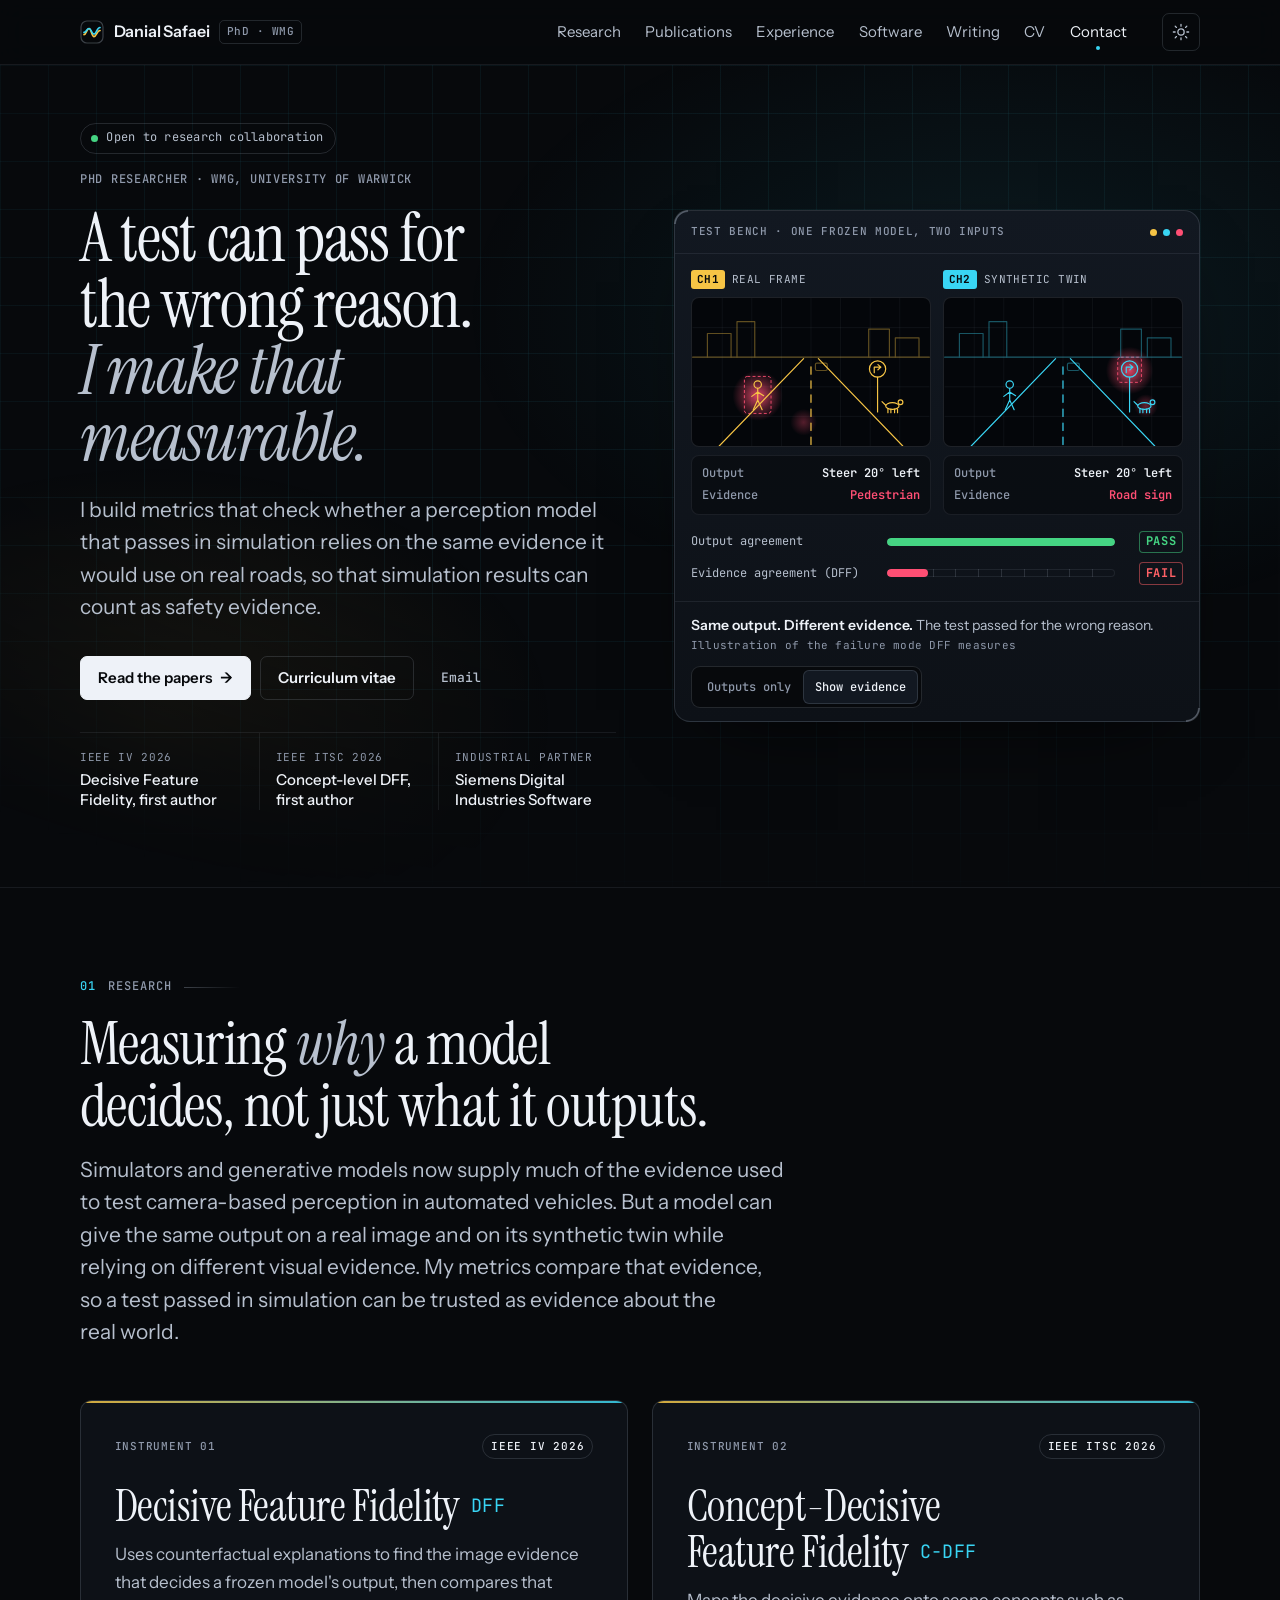
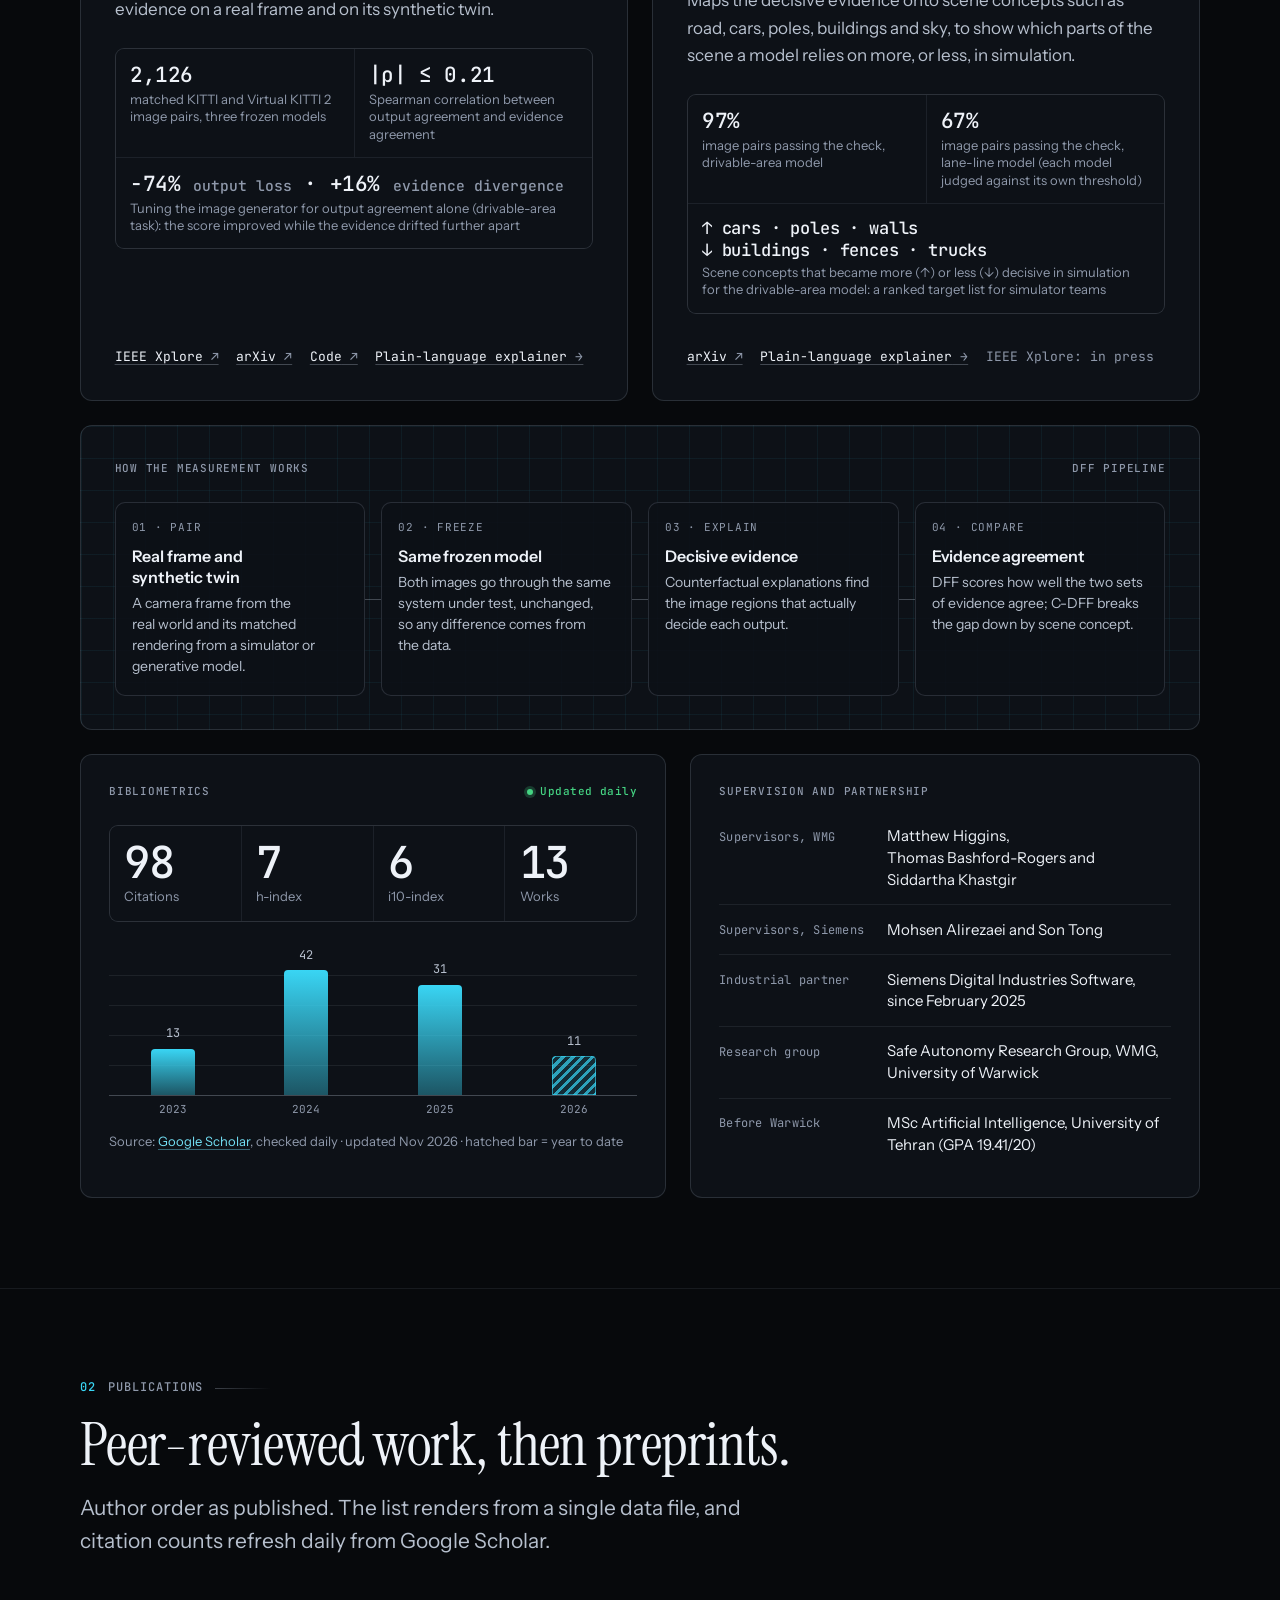
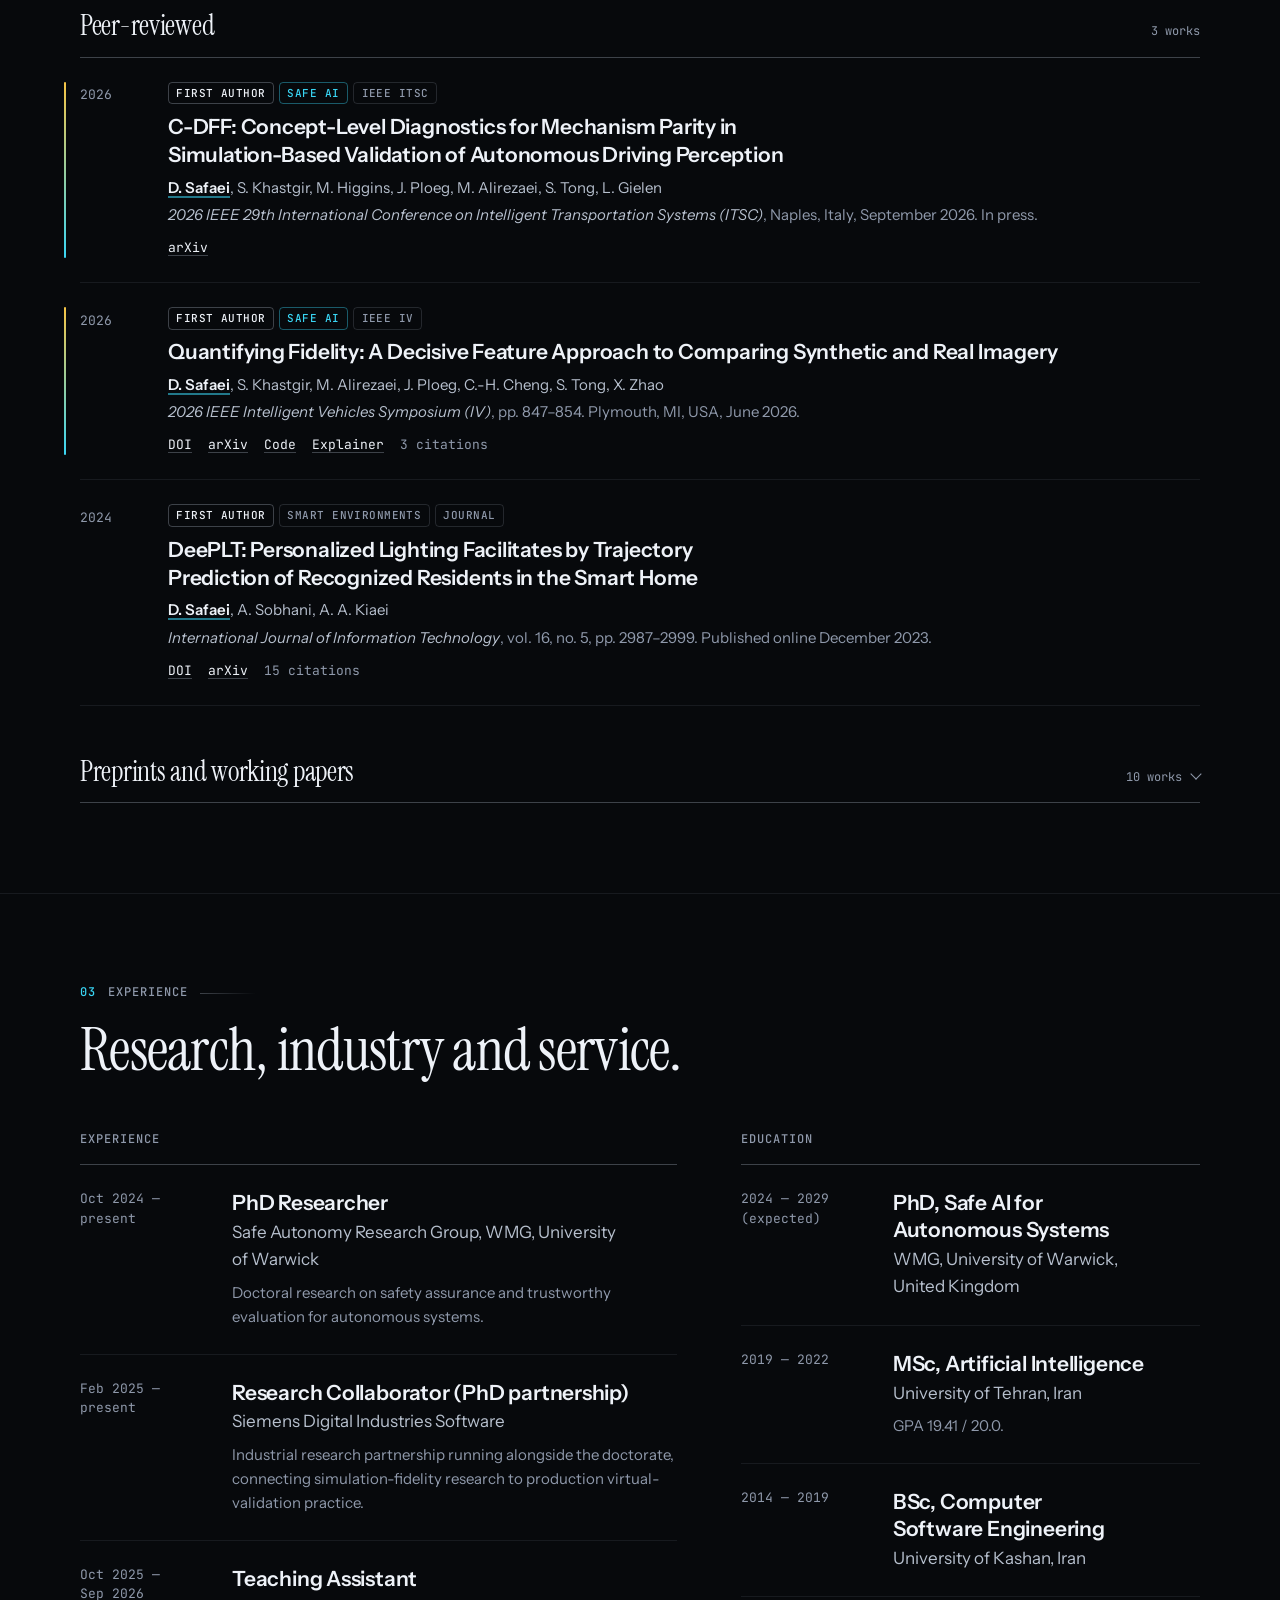
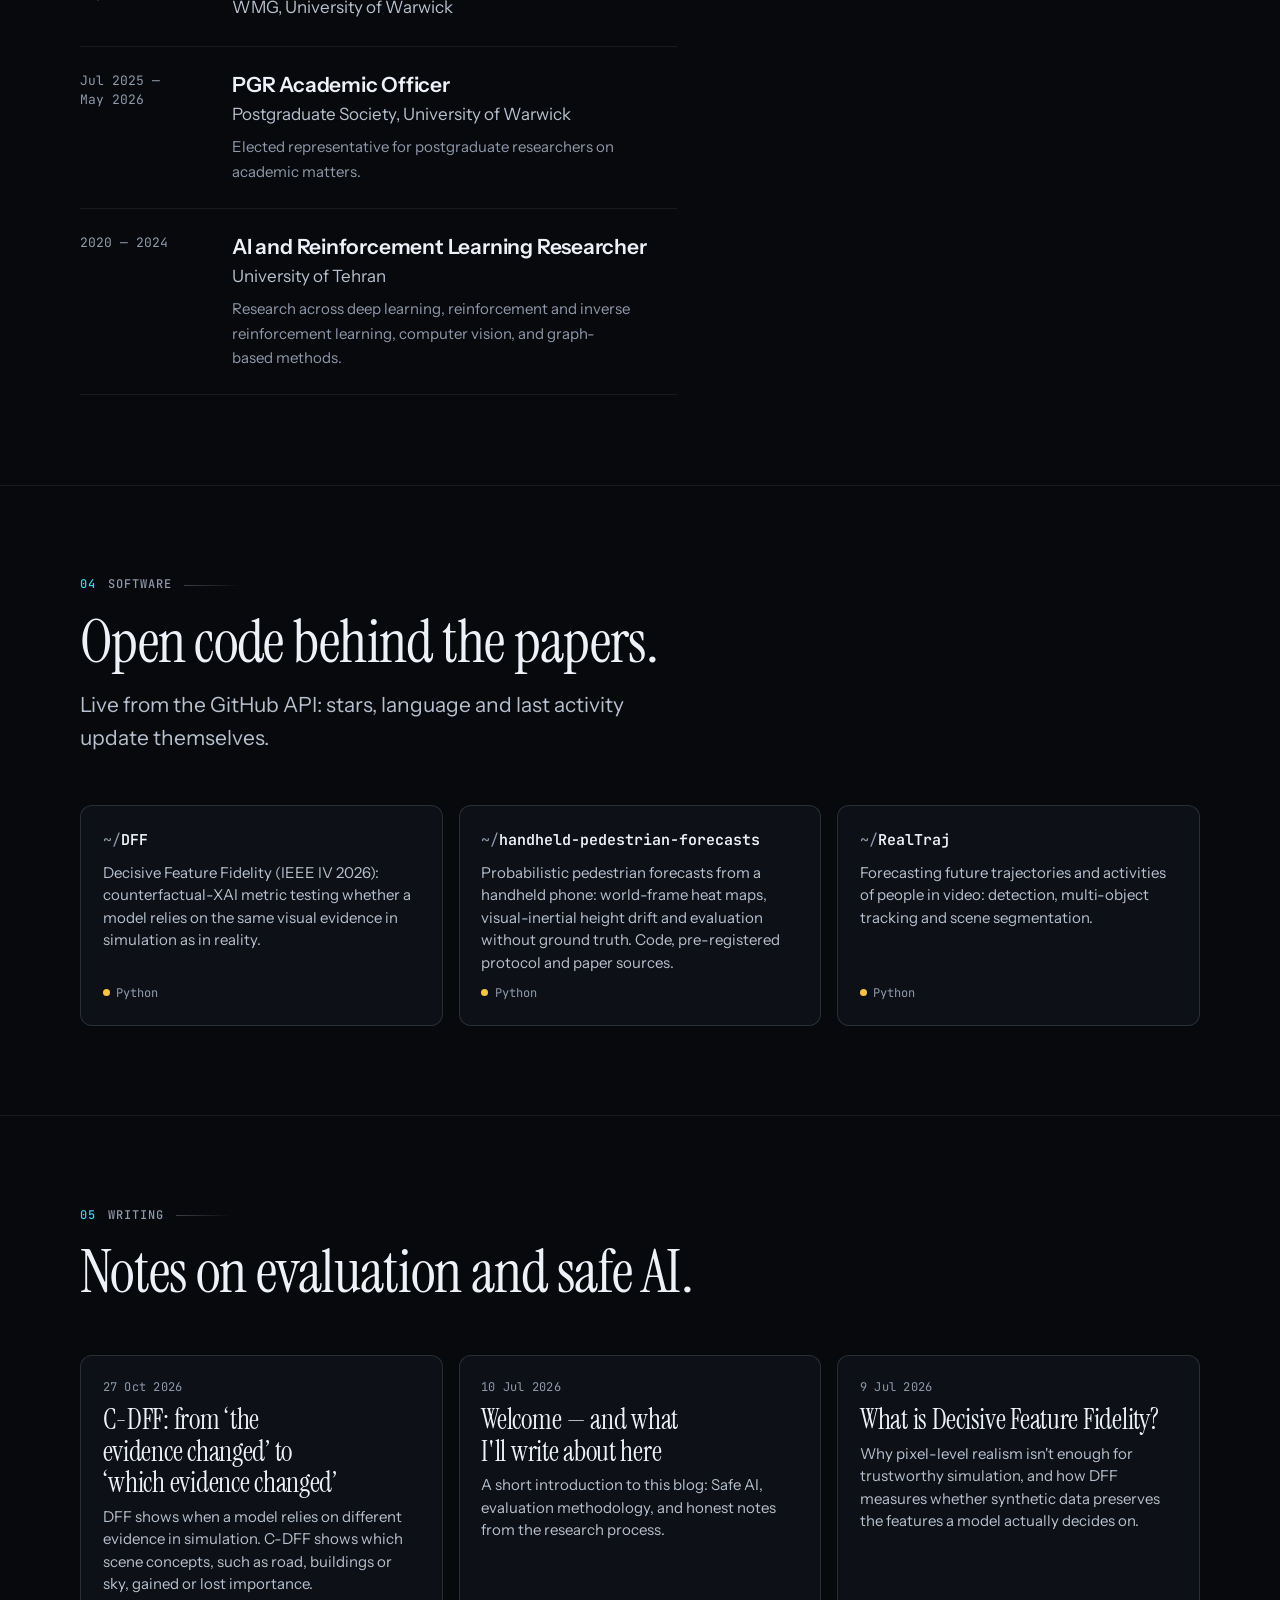
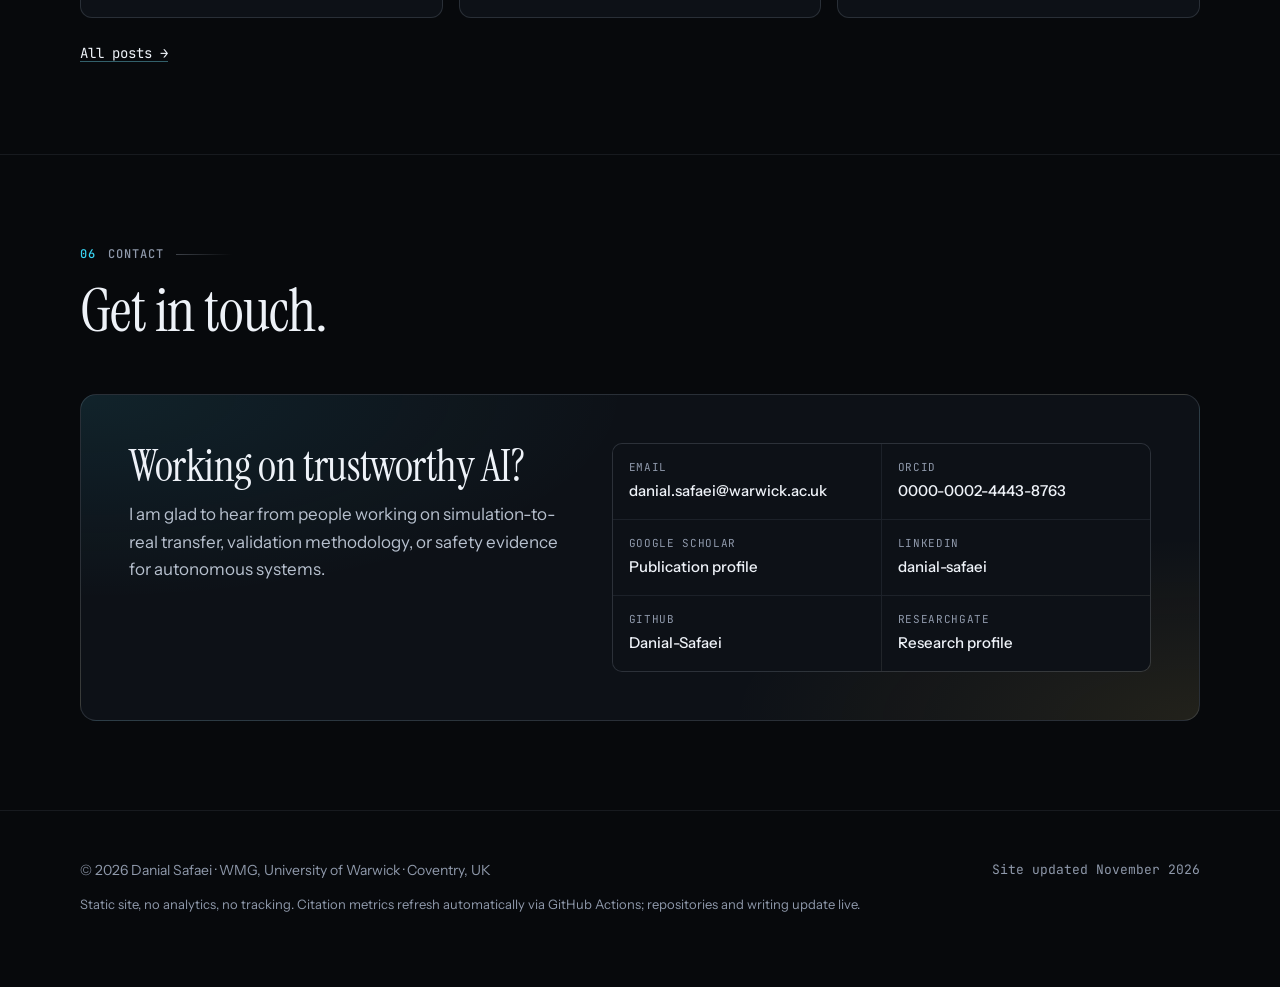
==== commit c1d94661: "chore: refresh Scholar metrics (2026-11-18)" ====
--- a/index.html
+++ b/index.html
@@ -380,11 +380,11 @@
                         <div class="panel-head"><span>Bibliometrics</span><span class="live">Updated daily</span></div>
                         <div class="metric-grid">
                             <div>
-                                <span class="metric-value stat-num" id="m-citations" data-target="94">94</span>
+                                <span class="metric-value stat-num" id="m-citations" data-target="98">98</span>
                                 <span class="metric-label">Citations</span>
                             </div>
                             <div>
-                                <span class="metric-value stat-num" id="m-h" data-target="6">6</span>
+                                <span class="metric-value stat-num" id="m-h" data-target="7">7</span>
                                 <span class="metric-label">h-index</span>
                             </div>
                             <div>
@@ -397,11 +397,11 @@
                             </div>
                         </div>
                         <!-- cite-chart:start -->
-                        <div class="cite-chart" id="cite-chart" role="img" aria-label="Citations per year: 13 in 2023, 42 in 2024, 30 in 2025, 9 in 2026. Source: Google Scholar.">
+                        <div class="cite-chart" id="cite-chart" role="img" aria-label="Citations per year: 13 in 2023, 42 in 2024, 31 in 2025, 11 in 2026. Source: Google Scholar.">
                             <div class="cite-col"><span class="cite-val">13</span><span class="cite-bar" style="--h: 31"></span><span class="cite-year">2023</span></div>
                             <div class="cite-col"><span class="cite-val">42</span><span class="cite-bar" style="--h: 100"></span><span class="cite-year">2024</span></div>
-                            <div class="cite-col"><span class="cite-val">30</span><span class="cite-bar" style="--h: 71"></span><span class="cite-year">2025</span></div>
-                            <div class="cite-col"><span class="cite-val">9</span><span class="cite-bar ytd" style="--h: 21"></span><span class="cite-year">2026</span></div>
+                            <div class="cite-col"><span class="cite-val">31</span><span class="cite-bar" style="--h: 74"></span><span class="cite-year">2025</span></div>
+                            <div class="cite-col"><span class="cite-val">11</span><span class="cite-bar ytd" style="--h: 26"></span><span class="cite-year">2026</span></div>
                         </div>
                         <!-- cite-chart:end -->
                         <p class="metric-note">Source: <a href="https://scholar.google.co.uk/citations?user=qNJPWrMAAAAJ&hl=en" target="_blank" rel="noopener noreferrer">Google Scholar</a>, checked daily · updated <span id="scholar-updated">Nov 2026</span> · hatched bar = year to date</p>
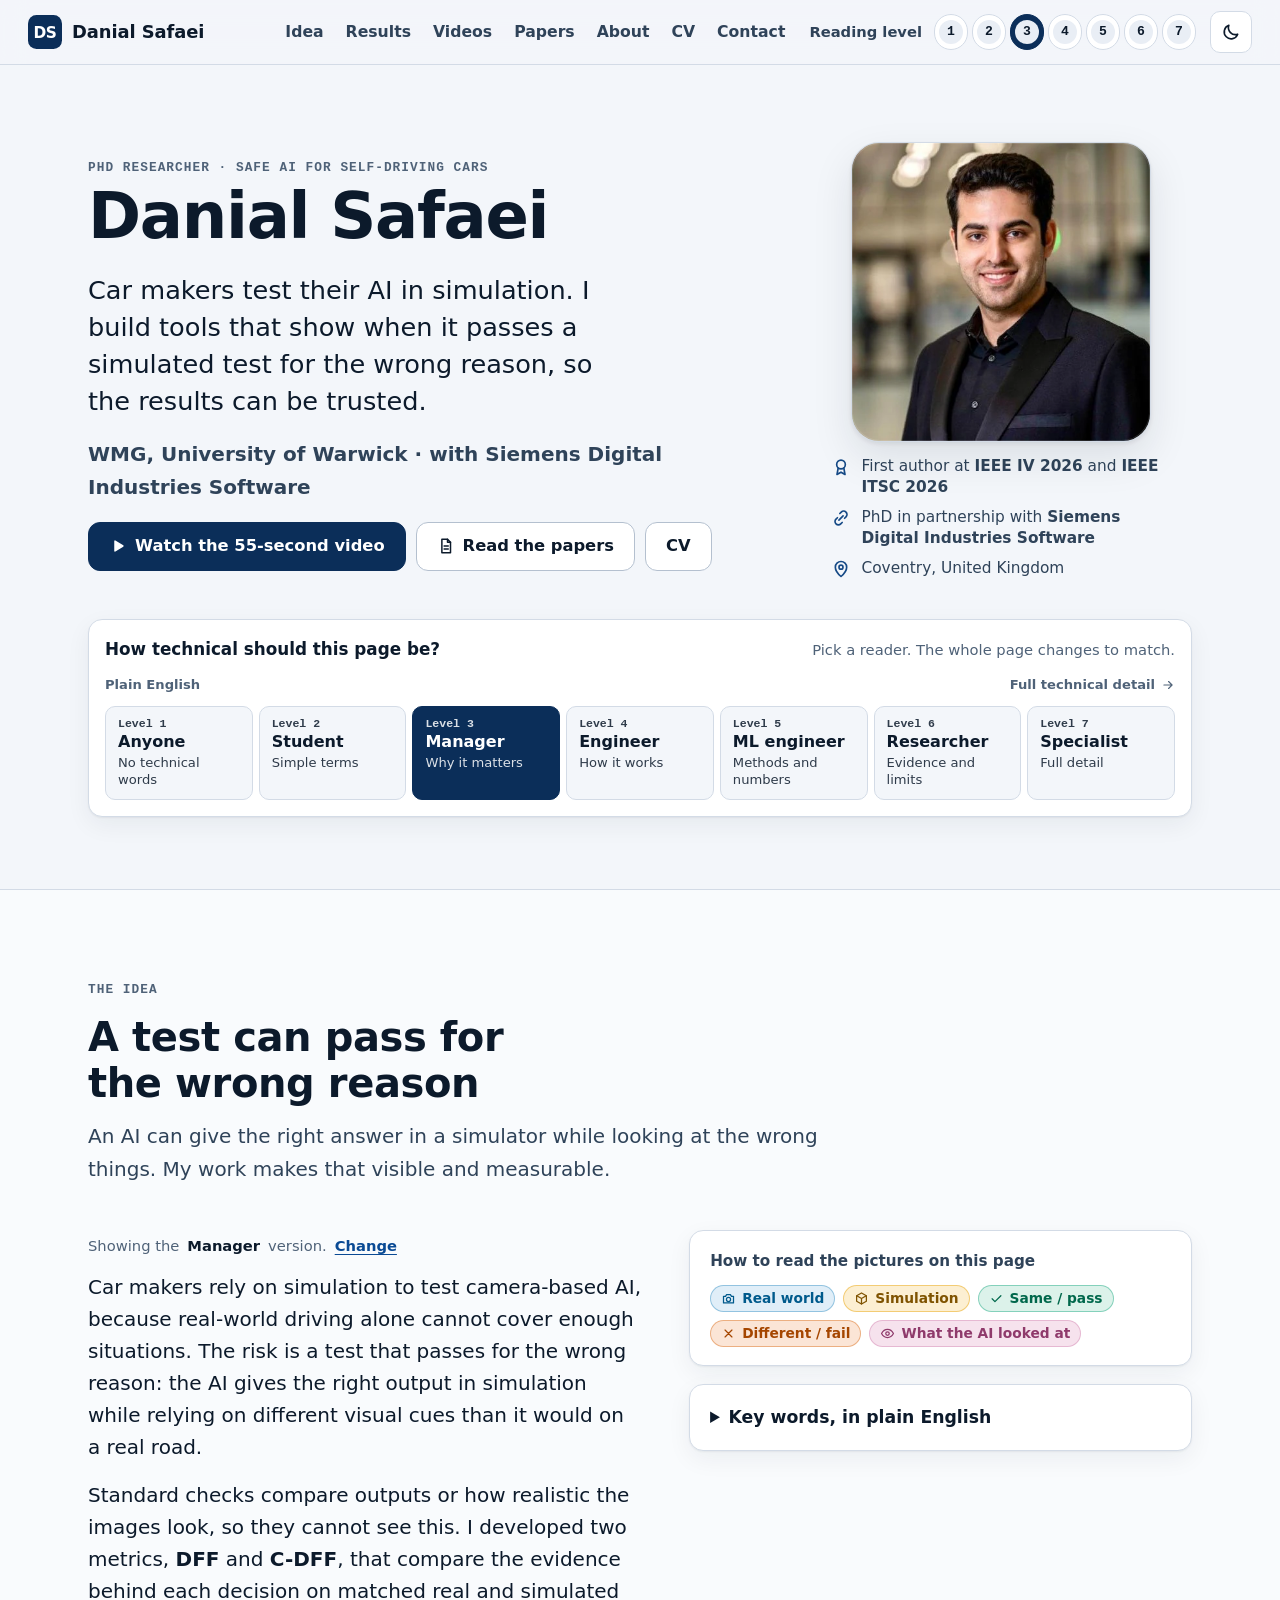
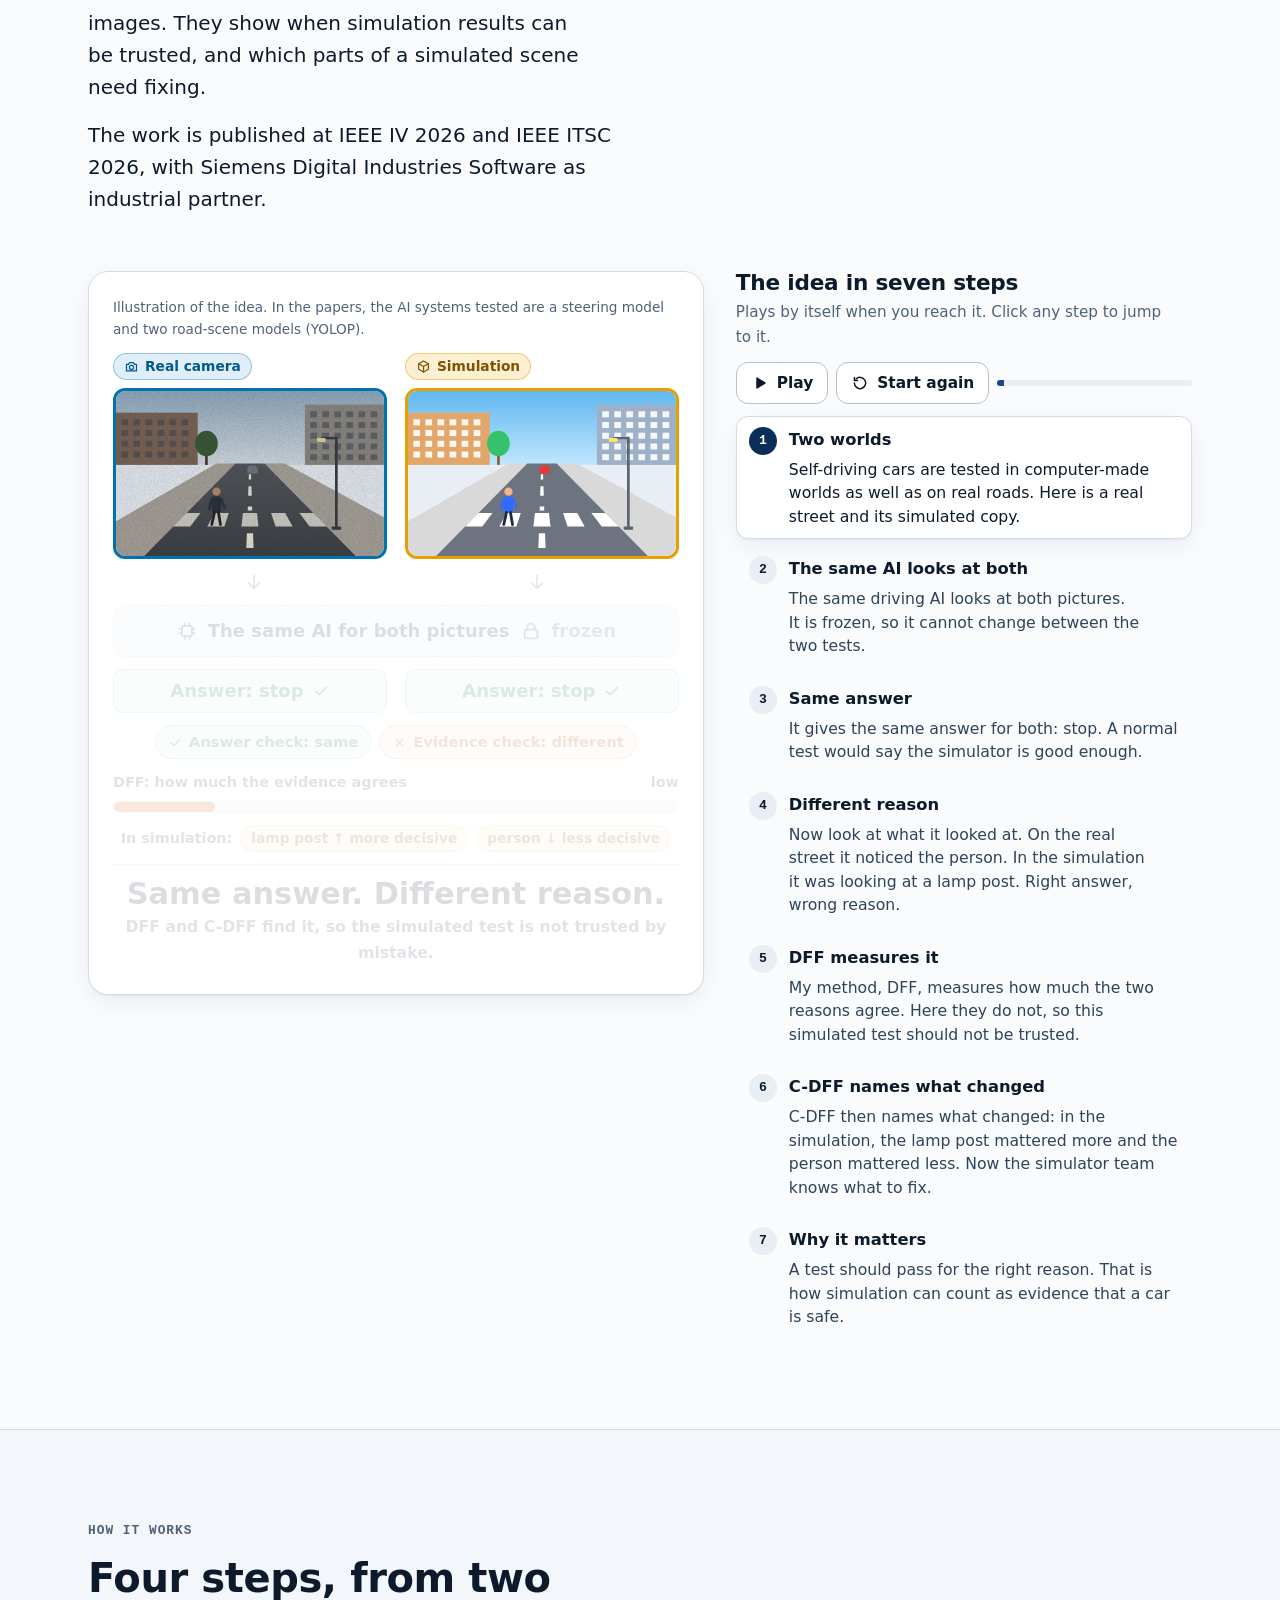
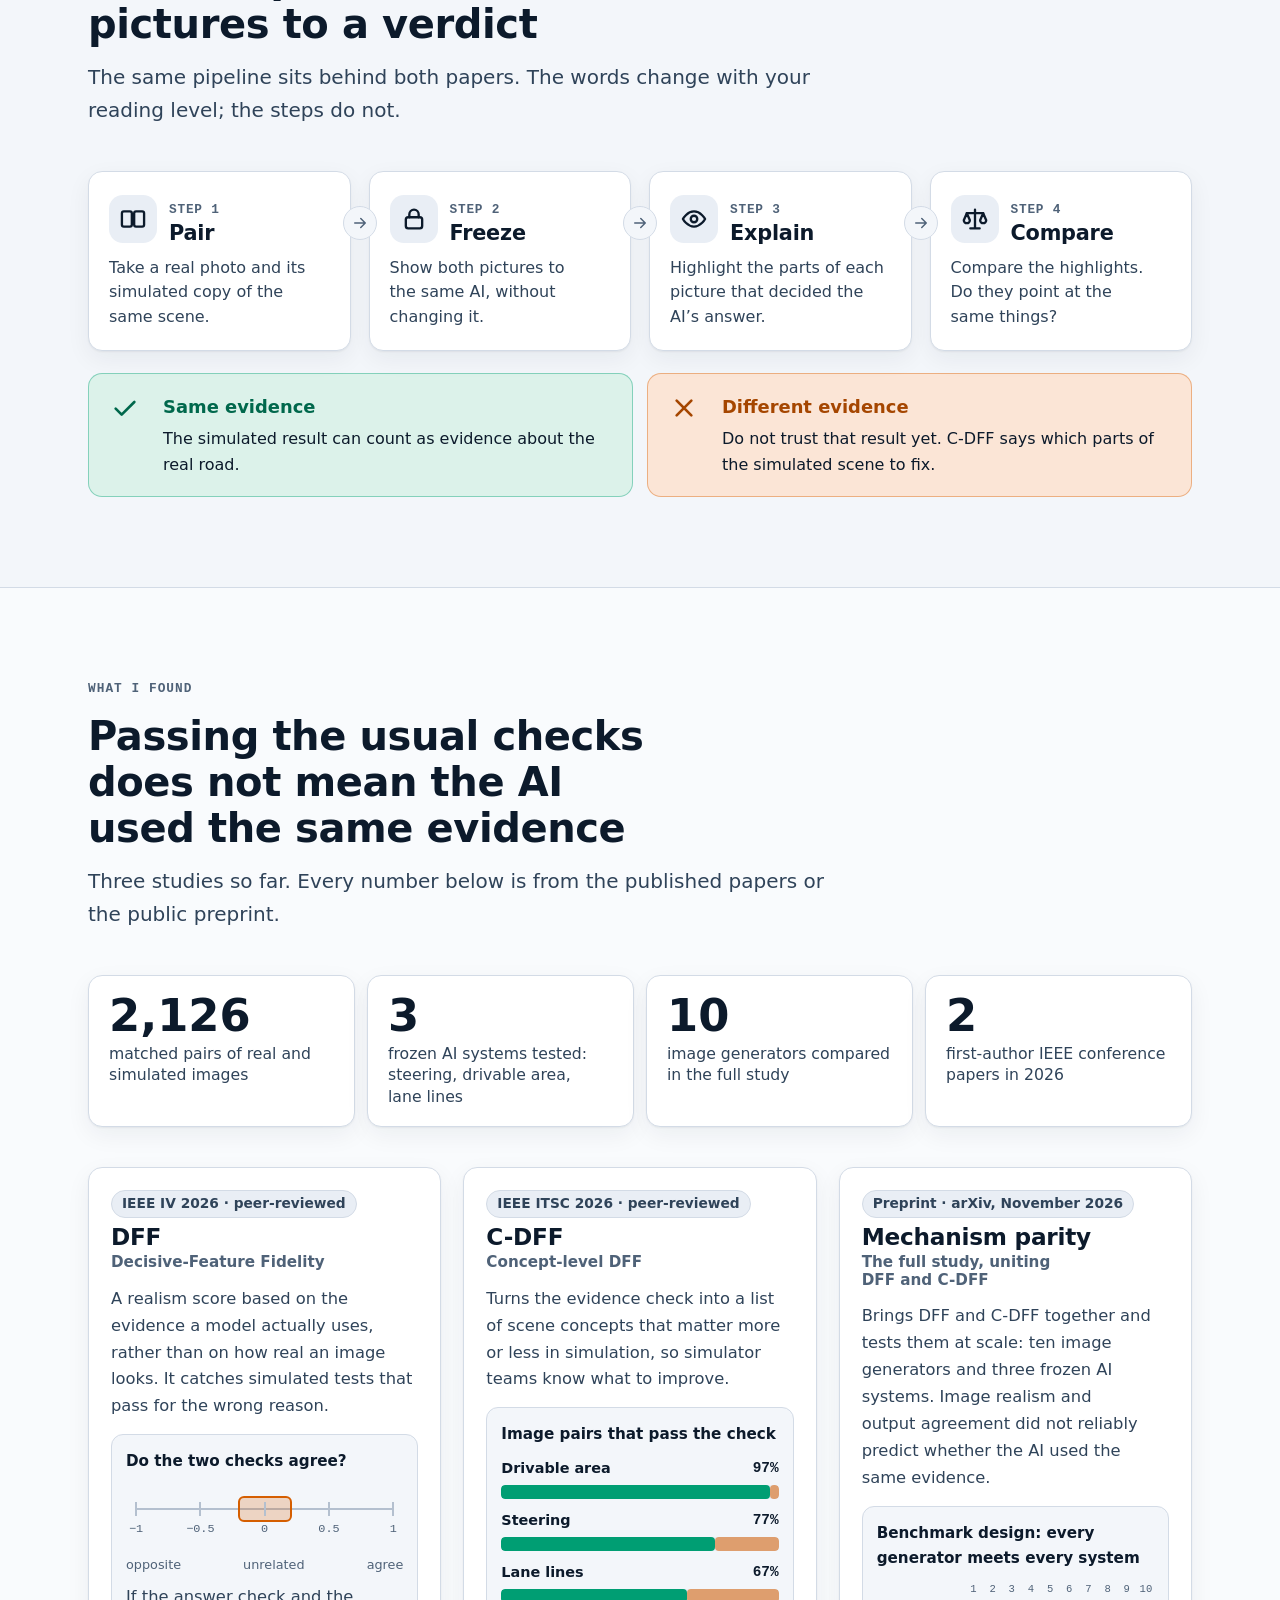
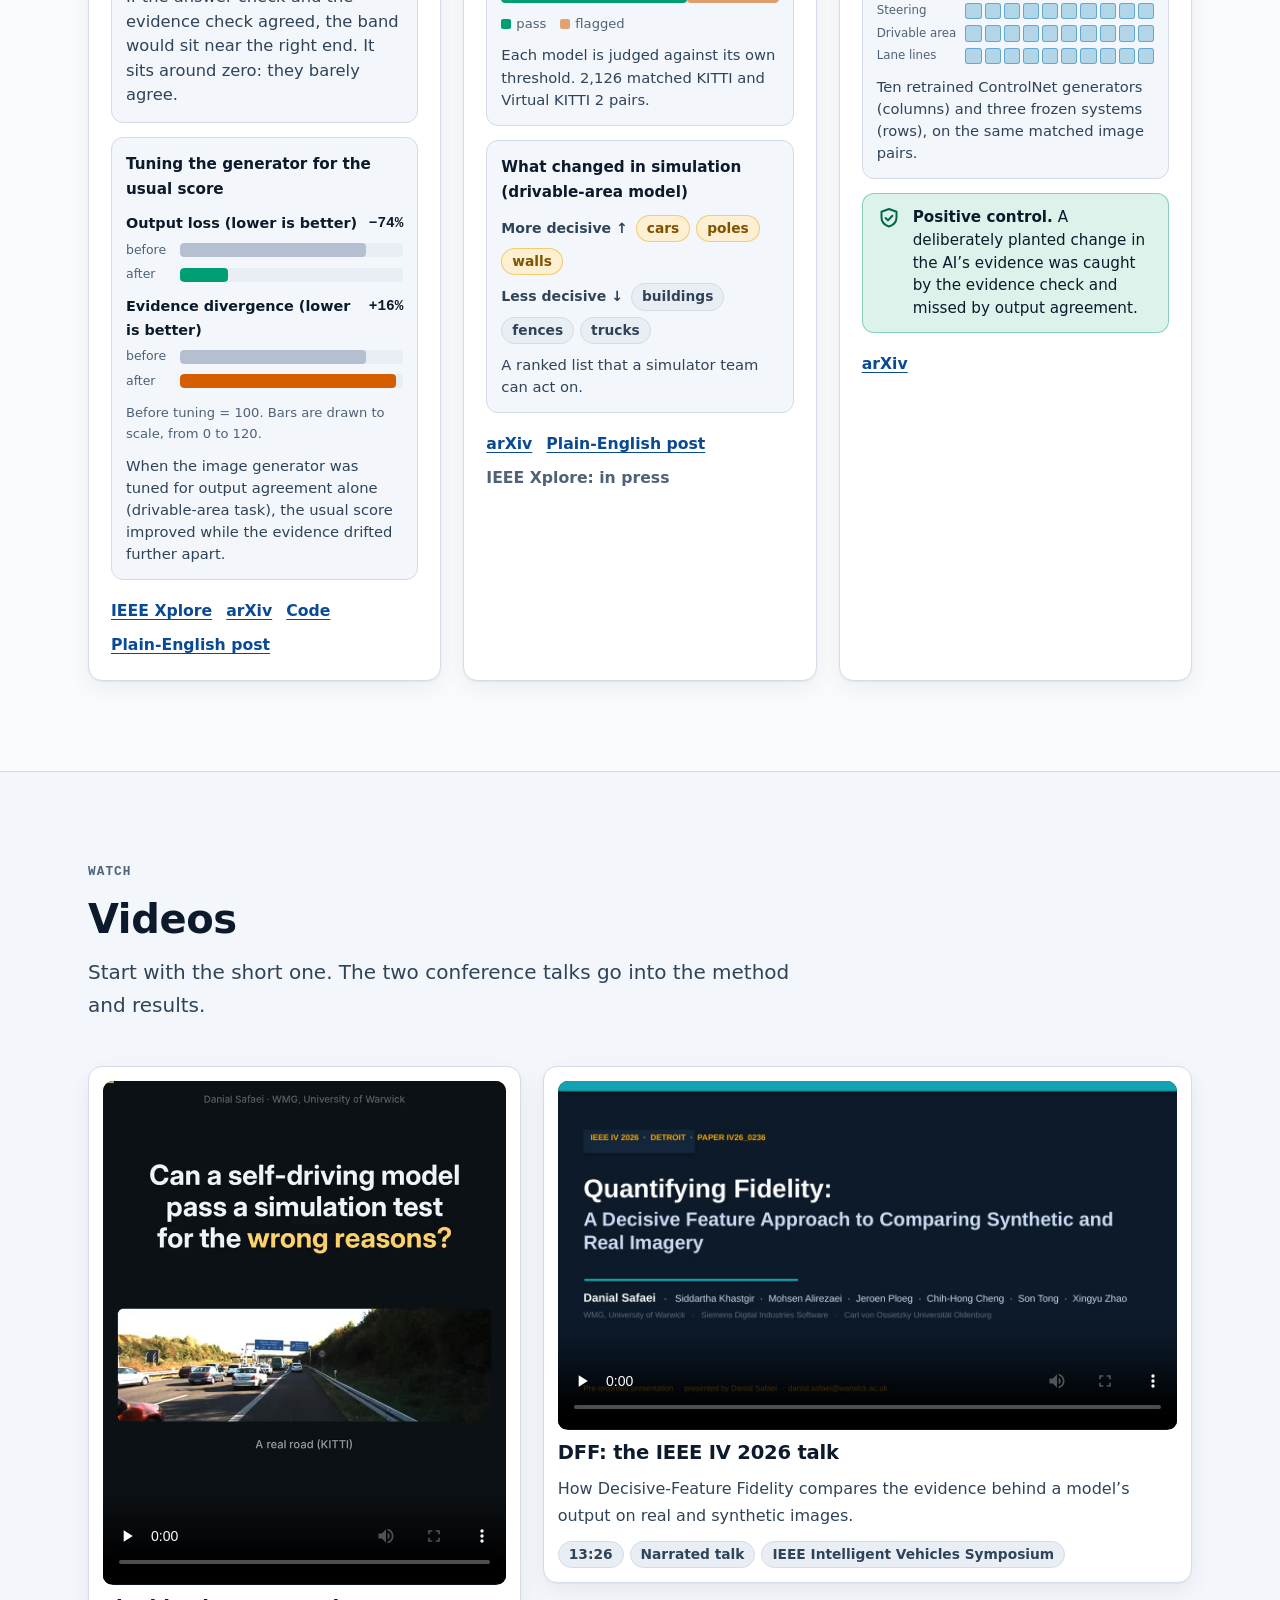
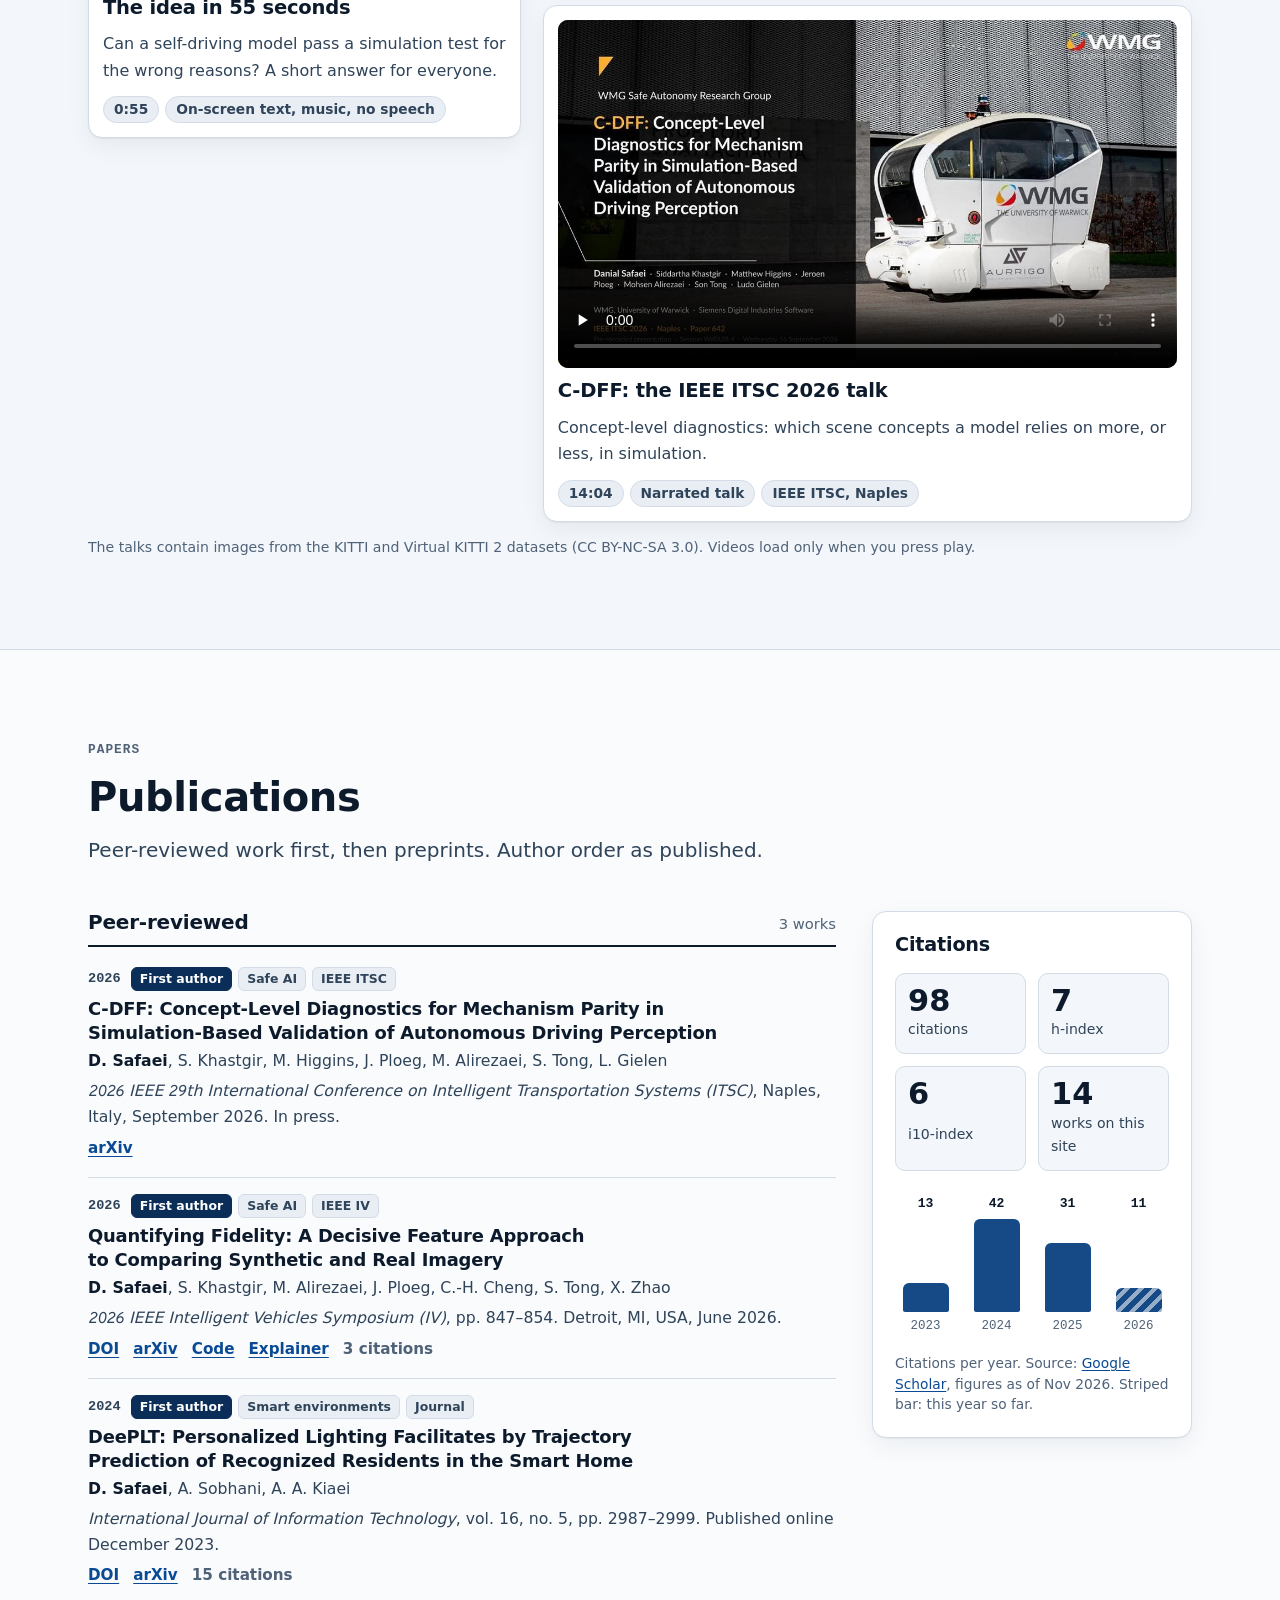
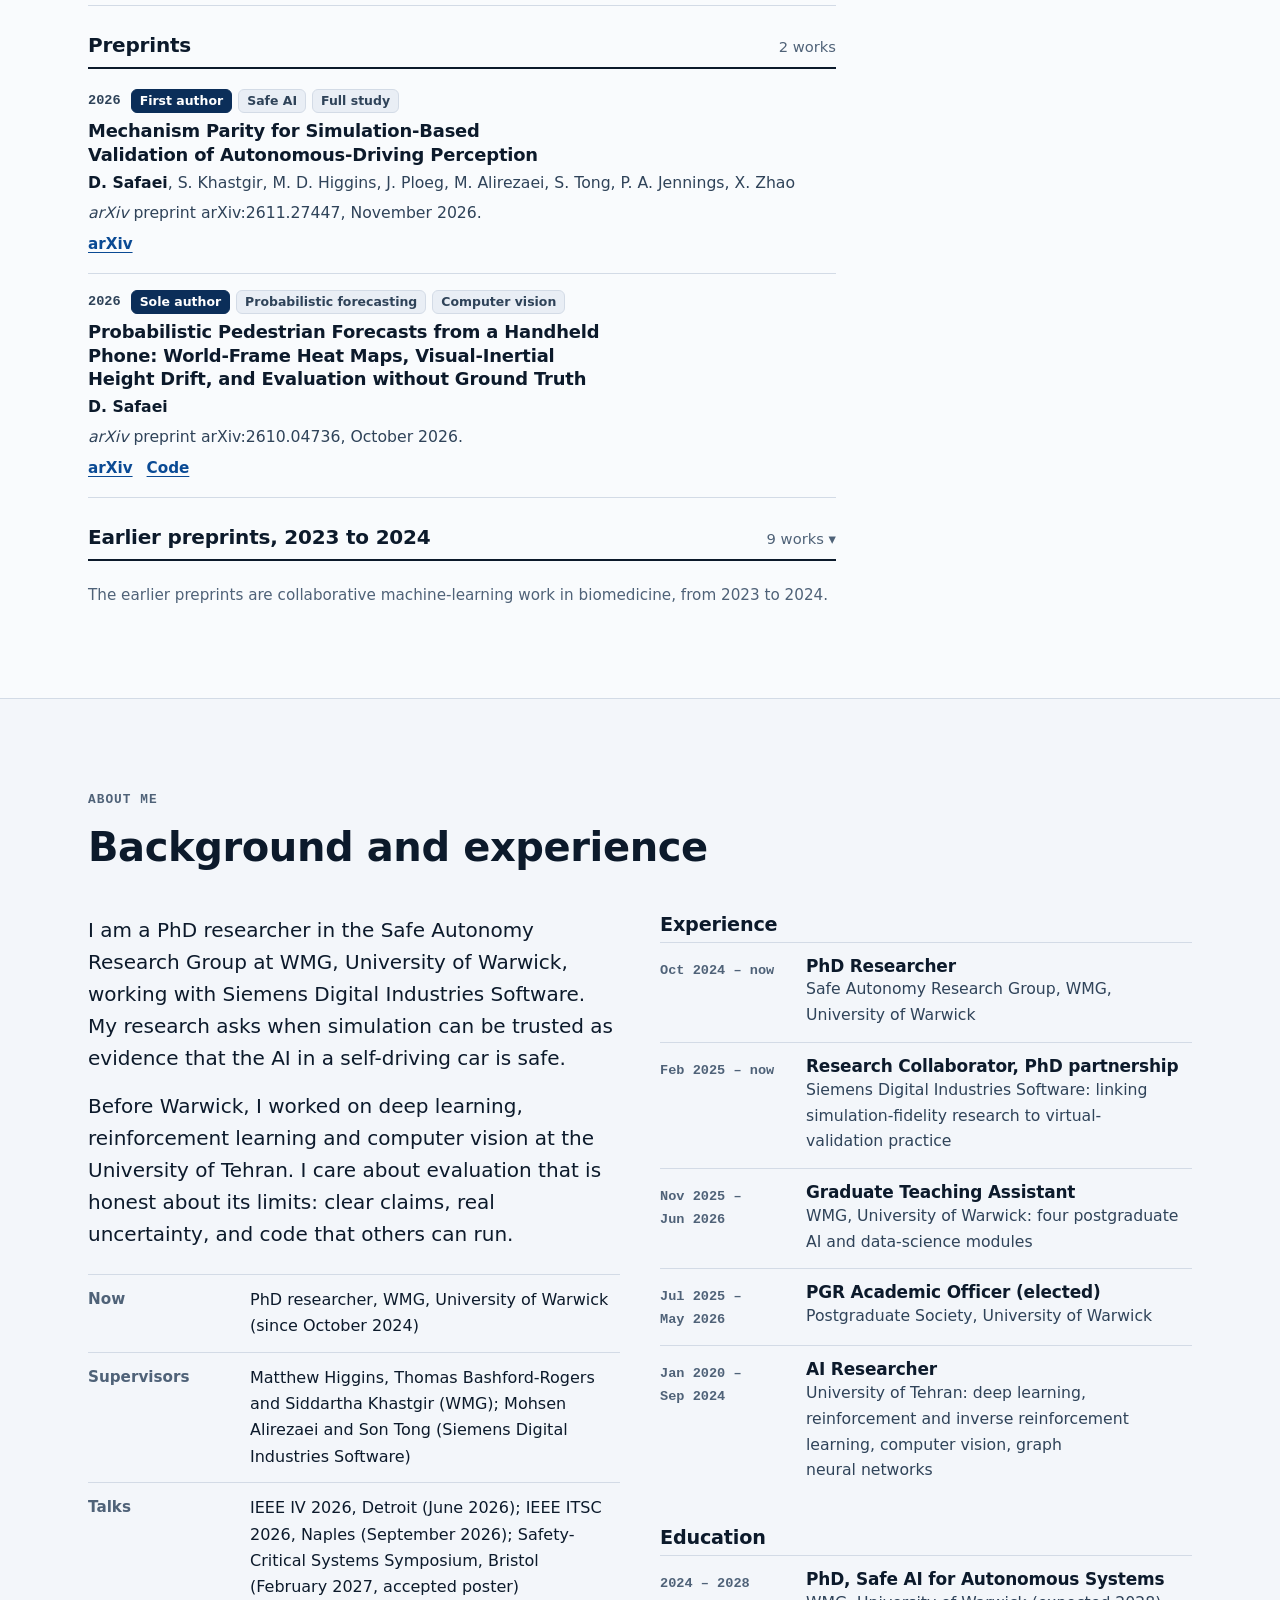
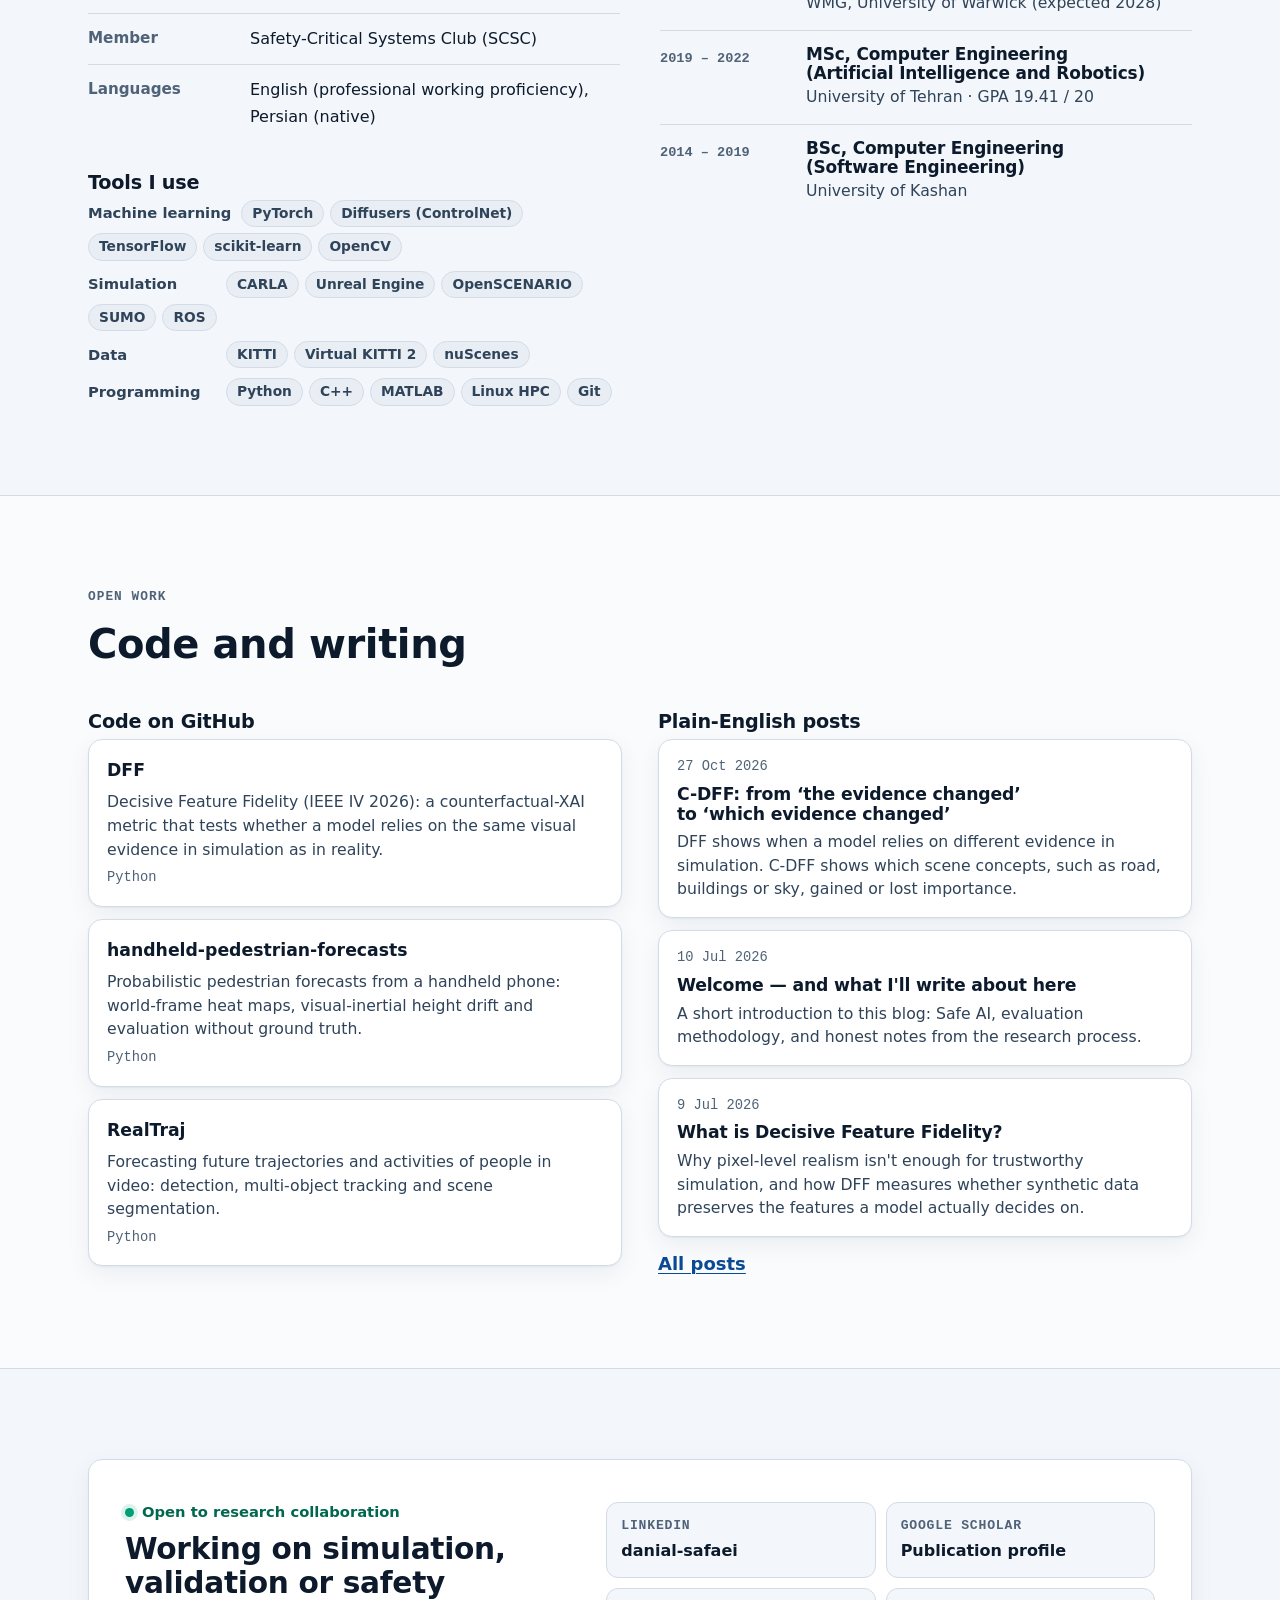
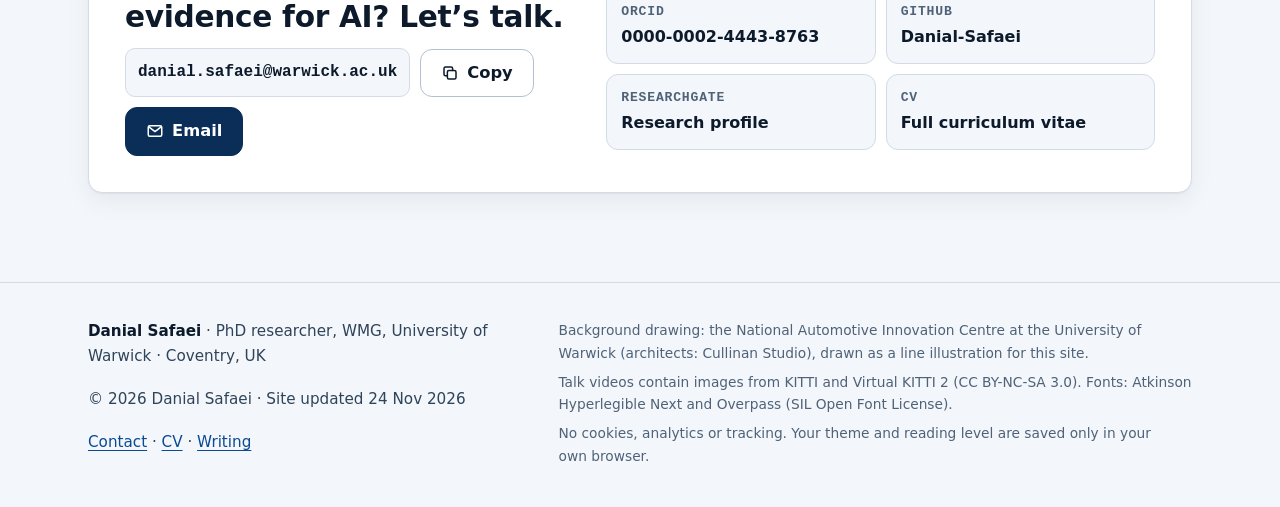
==== commit 644f6a17: "New site design: seven reading levels, animated explainer, videos Home page rebuilt from scratch: th" ====
--- a/index.html
+++ b/index.html
@@ -1,626 +1,826 @@
 <!DOCTYPE html>
-<html lang="en-GB">
+<html lang="en-GB" class="no-js" data-level="3">
 <head>
-    <meta charset="UTF-8">
-    <meta name="viewport" content="width=device-width, initial-scale=1.0">
-    <meta name="description" content="Danial Safaei is a PhD researcher in the Safe Autonomy Research Group at WMG, University of Warwick. He builds metrics that test whether AI perception relies on the same evidence in simulation as on real roads. First author of DFF (IEEE IV 2026) and C-DFF (IEEE ITSC 2026).">
-    <meta name="author" content="Danial Safaei">
-    <meta name="robots" content="index, follow, max-image-preview:large">
-    <meta name="color-scheme" content="dark light">
-    <meta name="theme-color" content="#07090c">
-    <meta property="og:title" content="Danial Safaei — Safe AI for Autonomous Systems">
-    <meta property="og:description" content="PhD researcher, WMG, University of Warwick. Metrics that check whether a model that passes in simulation relies on the same evidence it would use on real roads.">
-    <meta property="og:type" content="profile">
-    <meta property="profile:first_name" content="Danial">
-    <meta property="profile:last_name" content="Safaei">
-    <meta property="og:url" content="https://danial-safaei.github.io/">
-    <meta property="og:site_name" content="Danial Safaei">
-    <meta property="og:locale" content="en_GB">
-    <meta property="og:image" content="https://danial-safaei.github.io/images/og-card.jpg">
-    <meta property="og:image:width" content="1200">
-    <meta property="og:image:height" content="630">
-    <meta property="og:image:alt" content="Danial Safaei, PhD researcher, WMG, University of Warwick: a test can pass for the wrong reason.">
-    <meta name="twitter:card" content="summary_large_image">
-    <meta name="twitter:title" content="Danial Safaei — Safe AI for Autonomous Systems">
-    <meta name="twitter:description" content="PhD researcher at WMG, University of Warwick. Measuring whether AI perception relies on the same evidence in simulation as on real roads.">
-    <meta name="twitter:image" content="https://danial-safaei.github.io/images/og-card.jpg">
-    <meta name="twitter:image:alt" content="Danial Safaei, PhD researcher, WMG, University of Warwick: a test can pass for the wrong reason.">
-    <link rel="canonical" href="https://danial-safaei.github.io/">
-    <link rel="icon" type="image/svg+xml" href="favicon.svg">
-    <link rel="apple-touch-icon" href="images/profile.jpg">
-    <title>Danial Safaei — Safe AI for Autonomous Systems</title>
-    <link rel="preconnect" href="https://fonts.googleapis.com">
-    <link rel="preconnect" href="https://fonts.gstatic.com" crossorigin>
-    <link href="https://fonts.googleapis.com/css2?family=Instrument+Sans:ital,wght@0,400..700;1,400..700&family=Instrument+Serif:ital@0;1&family=JetBrains+Mono:wght@400;500;600;700&display=swap" rel="stylesheet">
-    <link rel="stylesheet" href="style.css">
-    <script type="application/ld+json">
+<meta charset="utf-8">
+<meta name="viewport" content="width=device-width, initial-scale=1, viewport-fit=cover">
+<title>Danial Safaei | Safe AI researcher, University of Warwick</title>
+
+<meta name="description" content="Danial Safaei is a PhD researcher at WMG, University of Warwick. He builds tests that show whether the AI in a self-driving car passes simulated tests for the right reasons.">
+<meta name="author" content="Danial Safaei">
+<meta name="robots" content="index, follow, max-image-preview:large, max-video-preview:-1">
+<meta name="color-scheme" content="light dark">
+<meta name="theme-color" content="#f3f6fa" media="(prefers-color-scheme: light)">
+<meta name="theme-color" content="#0a1220" media="(prefers-color-scheme: dark)">
+<link rel="canonical" href="https://danial-safaei.github.io/">
+<meta property="og:type" content="profile">
+<meta property="og:site_name" content="Danial Safaei">
+<meta property="og:locale" content="en_GB">
+<meta property="og:url" content="https://danial-safaei.github.io/">
+<meta property="og:title" content="Danial Safaei: safe AI for self-driving cars">
+<meta property="og:description" content="PhD researcher at WMG, University of Warwick. Same answer, different reason: I build tests that show when a car's AI passes a simulated test for the wrong reason.">
+<meta property="og:image" content="https://danial-safaei.github.io/images/og-card.jpg">
+<meta property="og:image:width" content="1200">
+<meta property="og:image:height" content="630">
+<meta property="og:image:alt" content="Danial Safaei, PhD researcher at WMG, University of Warwick. Same answer, different reason.">
+<meta property="profile:first_name" content="Danial">
+<meta property="profile:last_name" content="Safaei">
+<meta name="twitter:card" content="summary_large_image">
+<meta name="twitter:title" content="Danial Safaei: safe AI for self-driving cars">
+<meta name="twitter:description" content="PhD researcher at WMG, University of Warwick. I build tests that show when a car's AI passes a simulated test for the wrong reason.">
+<meta name="twitter:image" content="https://danial-safaei.github.io/images/og-card.jpg">
+<link rel="icon" href="favicon.svg" type="image/svg+xml">
+<link rel="apple-touch-icon" href="assets/img/apple-touch-icon.png">
+<link rel="preload" href="assets/fonts/atkinson-next.woff2" as="font" type="font/woff2" crossorigin>
+<link rel="preload" href="assets/fonts/overpass.woff2" as="font" type="font/woff2" crossorigin>
+<link rel="stylesheet" href="assets/css/site.css">
+<script>
+/* Before first paint: theme and reading level, so nothing flashes. */
+(function () {
+  var d = document.documentElement;
+  d.classList.remove("no-js"); d.classList.add("js");
+  try {
+    var t = localStorage.getItem("theme");
+    if (t === "light" || t === "dark") d.setAttribute("data-theme", t);
+  } catch (e) {}
+  var l = null;
+  try { l = new URLSearchParams(location.search).get("level"); } catch (e) {}
+  if (!l) { try { l = localStorage.getItem("level"); } catch (e) {} }
+  if (l && /^[1-7]$/.test(l)) d.setAttribute("data-level", l);
+})();
+</script>
+<script src="assets/js/site.js" defer></script>
+<script type="application/ld+json">
+{
+ "@context": "https://schema.org",
+ "@graph": [
+  {
+   "@type": "ProfilePage",
+   "@id": "https://danial-safaei.github.io/#page",
+   "url": "https://danial-safaei.github.io/",
+   "name": "Danial Safaei",
+   "inLanguage": "en-GB",
+   "dateModified": "2026-11-24",
+   "mainEntity": {
+    "@id": "https://danial-safaei.github.io/#person"
+   }
+  },
+  {
+   "@type": "Person",
+   "@id": "https://danial-safaei.github.io/#person",
+   "name": "Danial Safaei",
+   "givenName": "Danial",
+   "familyName": "Safaei",
+   "url": "https://danial-safaei.github.io/",
+   "image": "https://danial-safaei.github.io/assets/img/danial-safaei.jpg",
+   "jobTitle": "PhD Researcher",
+   "description": "PhD researcher in the Safe Autonomy Research Group at WMG, University of Warwick, working on safe AI for self-driving cars: tests that check whether perception models use the same evidence in simulation as on real roads.",
+   "email": "mailto:danial.safaei@warwick.ac.uk",
+   "affiliation": {
+    "@type": "CollegeOrUniversity",
+    "name": "University of Warwick",
+    "department": {
+     "@type": "Organization",
+     "name": "WMG"
+    },
+    "url": "https://warwick.ac.uk/fac/sci/wmg"
+   },
+   "alumniOf": [
     {
-      "@context": "https://schema.org",
-      "@graph": [
-        {
-          "@type": "Person",
-          "@id": "https://danial-safaei.github.io/#person",
-          "name": "Danial Safaei",
-          "givenName": "Danial",
-          "familyName": "Safaei",
-          "url": "https://danial-safaei.github.io/",
-          "image": "https://danial-safaei.github.io/images/profile.jpg",
-          "jobTitle": "PhD Researcher",
-          "description": "PhD researcher in the Safe Autonomy Research Group at WMG, University of Warwick, working on safety assurance and trustworthy evaluation for autonomous systems.",
-          "email": "mailto:danial.safaei@warwick.ac.uk",
-          "affiliation": {
-            "@type": "Organization",
-            "name": "WMG, University of Warwick",
-            "url": "https://warwick.ac.uk/fac/sci/wmg"
-          },
-          "alumniOf": [
-            { "@type": "CollegeOrUniversity", "name": "University of Tehran" },
-            { "@type": "CollegeOrUniversity", "name": "University of Kashan" }
-          ],
-          "identifier": {
-            "@type": "PropertyValue",
-            "propertyID": "ORCID",
-            "value": "https://orcid.org/0000-0002-4443-8763"
-          },
-          "sameAs": [
-            "https://orcid.org/0000-0002-4443-8763",
-            "https://scholar.google.co.uk/citations?user=qNJPWrMAAAAJ&hl=en",
-            "https://github.com/Danial-Safaei",
-            "https://www.linkedin.com/in/danial-safaei",
-            "https://www.researchgate.net/profile/Danial-Safaei"
-          ],
-          "knowsAbout": [
-            "Safe AI",
-            "Autonomous Vehicle Safety",
-            "Safety Assurance",
-            "Explainable AI",
-            "Synthetic Data Fidelity",
-            "Scenario-Based Testing",
-            "Computer Vision",
-            "Probabilistic Forecasting",
-            "Graph Neural Networks"
-          ]
-        },
-        {
-          "@type": "WebSite",
-          "@id": "https://danial-safaei.github.io/#website",
-          "url": "https://danial-safaei.github.io/",
-          "name": "Danial Safaei",
-          "inLanguage": "en-GB",
-          "publisher": { "@id": "https://danial-safaei.github.io/#person" }
-        },
-        {
-          "@type": "ScholarlyArticle",
-          "headline": "C-DFF: Concept-Level Diagnostics for Mechanism Parity in Simulation-Based Validation of Autonomous Driving Perception",
-          "author": { "@id": "https://danial-safaei.github.io/#person" },
-          "datePublished": "2026-09",
-          "isPartOf": "2026 IEEE 29th International Conference on Intelligent Transportation Systems (ITSC)",
-          "url": "https://arxiv.org/abs/2610.33760",
-          "identifier": "arXiv:2610.33760"
-        },
-        {
-          "@type": "ScholarlyArticle",
-          "headline": "Quantifying Fidelity: A Decisive Feature Approach to Comparing Synthetic and Real Imagery",
-          "author": { "@id": "https://danial-safaei.github.io/#person" },
-          "datePublished": "2026-06",
-          "isPartOf": "2026 IEEE Intelligent Vehicles Symposium (IV)",
-          "pagination": "847-854",
-          "url": "https://doi.org/10.1109/IV66570.2026.11624013",
-          "identifier": "DOI:10.1109/IV66570.2026.11624013",
-          "sameAs": [
-            "https://arxiv.org/abs/2512.16468",
-            "https://dblp.org/rec/conf/ivs/SafaeiKAPCTZ26.html"
-          ]
-        },
-        {
-          "@type": "ScholarlyArticle",
-          "headline": "Probabilistic Pedestrian Forecasts from a Handheld Phone: World-Frame Heat Maps, Visual-Inertial Height Drift, and Evaluation without Ground Truth",
-          "author": { "@id": "https://danial-safaei.github.io/#person" },
-          "datePublished": "2026-10",
-          "isPartOf": "arXiv",
-          "url": "https://arxiv.org/abs/2610.04736",
-          "identifier": "arXiv:2610.04736"
-        },
-        {
-          "@type": "ScholarlyArticle",
-          "headline": "DeePLT: Personalized Lighting Facilitates by Trajectory Prediction of Recognized Residents in the Smart Home",
-          "author": { "@id": "https://danial-safaei.github.io/#person" },
-          "datePublished": "2024",
-          "isPartOf": "International Journal of Information Technology",
-          "pagination": "2987-2999",
-          "url": "https://doi.org/10.1007/s41870-023-01665-1",
-          "identifier": "DOI:10.1007/s41870-023-01665-1"
-        }
-      ]
+     "@type": "CollegeOrUniversity",
+     "name": "University of Tehran"
+    },
+    {
+     "@type": "CollegeOrUniversity",
+     "name": "University of Kashan"
     }
-    </script>
+   ],
+   "knowsLanguage": [
+    "en",
+    "fa"
+   ],
+   "identifier": {
+    "@type": "PropertyValue",
+    "propertyID": "ORCID",
+    "value": "0000-0002-4443-8763"
+   },
+   "sameAs": [
+    "https://orcid.org/0000-0002-4443-8763",
+    "https://scholar.google.co.uk/citations?user=qNJPWrMAAAAJ",
+    "https://www.linkedin.com/in/danial-safaei",
+    "https://github.com/Danial-Safaei",
+    "https://www.researchgate.net/profile/Danial-Safaei"
+   ],
+   "knowsAbout": [
+    "Safe AI",
+    "Autonomous vehicles",
+    "Simulation-based validation",
+    "Explainable AI",
+    "Counterfactual explanations",
+    "Synthetic data fidelity",
+    "Computer vision",
+    "Safety assurance"
+   ]
+  },
+  {
+   "@type": "WebSite",
+   "@id": "https://danial-safaei.github.io/#website",
+   "url": "https://danial-safaei.github.io/",
+   "name": "Danial Safaei",
+   "inLanguage": "en-GB",
+   "publisher": {
+    "@id": "https://danial-safaei.github.io/#person"
+   }
+  },
+  {
+   "@type": "ScholarlyArticle",
+   "headline": "C-DFF: Concept-Level Diagnostics for Mechanism Parity in Simulation-Based Validation of Autonomous Driving Perception",
+   "author": {
+    "@id": "https://danial-safaei.github.io/#person"
+   },
+   "datePublished": "2026",
+   "url": "https://arxiv.org/abs/2610.33760",
+   "isPartOf": "2026 IEEE 29th International Conference on Intelligent Transportation Systems (ITSC)"
+  },
+  {
+   "@type": "ScholarlyArticle",
+   "headline": "Quantifying Fidelity: A Decisive Feature Approach to Comparing Synthetic and Real Imagery",
+   "author": {
+    "@id": "https://danial-safaei.github.io/#person"
+   },
+   "datePublished": "2026",
+   "url": "https://doi.org/10.1109/IV66570.2026.11624013",
+   "isPartOf": "2026 IEEE Intelligent Vehicles Symposium (IV)"
+  },
+  {
+   "@type": "ScholarlyArticle",
+   "headline": "DeePLT: Personalized Lighting Facilitates by Trajectory Prediction of Recognized Residents in the Smart Home",
+   "author": {
+    "@id": "https://danial-safaei.github.io/#person"
+   },
+   "datePublished": "2024",
+   "url": "https://doi.org/10.1007/s41870-023-01665-1",
+   "isPartOf": "International Journal of Information Technology"
+  },
+  {
+   "@type": "ScholarlyArticle",
+   "headline": "Mechanism Parity for Simulation-Based Validation of Autonomous-Driving Perception",
+   "author": {
+    "@id": "https://danial-safaei.github.io/#person"
+   },
+   "datePublished": "2026",
+   "url": "https://arxiv.org/abs/2611.27447",
+   "isPartOf": "arXiv preprint arXiv:2611.27447"
+  },
+  {
+   "@type": "ScholarlyArticle",
+   "headline": "Probabilistic Pedestrian Forecasts from a Handheld Phone: World-Frame Heat Maps, Visual-Inertial Height Drift, and Evaluation without Ground Truth",
+   "author": {
+    "@id": "https://danial-safaei.github.io/#person"
+   },
+   "datePublished": "2026",
+   "url": "https://arxiv.org/abs/2610.04736",
+   "isPartOf": "arXiv preprint arXiv:2610.04736"
+  },
+  {
+   "@type": "VideoObject",
+   "name": "The idea in 55 seconds",
+   "description": "Can a self-driving model pass a simulation test for the wrong reasons? A 55-second explainer of Decisive-Feature Fidelity.",
+   "thumbnailUrl": "https://danial-safaei.github.io/assets/img/poster-dff-60s.jpg",
+   "contentUrl": "https://danial-safaei.github.io/assets/video/dff-60-seconds.mp4",
+   "uploadDate": "2026-11-24T09:00:00+00:00",
+   "duration": "PT55S",
+   "creator": {
+    "@id": "https://danial-safaei.github.io/#person"
+   }
+  },
+  {
+   "@type": "VideoObject",
+   "name": "DFF: IEEE IV 2026 talk",
+   "description": "Recorded talk on Decisive-Feature Fidelity, which compares the evidence behind a perception model's output on real and synthetic images.",
+   "thumbnailUrl": "https://danial-safaei.github.io/assets/img/poster-iv2026.jpg",
+   "contentUrl": "https://danial-safaei.github.io/assets/video/iv2026-dff-talk.mp4",
+   "uploadDate": "2026-11-24T09:00:00+00:00",
+   "duration": "PT13M26S",
+   "creator": {
+    "@id": "https://danial-safaei.github.io/#person"
+   }
+  },
+  {
+   "@type": "VideoObject",
+   "name": "C-DFF: IEEE ITSC 2026 talk",
+   "description": "Recorded talk on Concept-Decisive Feature Fidelity: which scene concepts a perception model relies on more, or less, in simulation.",
+   "thumbnailUrl": "https://danial-safaei.github.io/assets/img/poster-itsc2026.jpg",
+   "contentUrl": "https://danial-safaei.github.io/assets/video/itsc2026-cdff-talk.mp4",
+   "uploadDate": "2026-11-24T09:00:00+00:00",
+   "duration": "PT14M4S",
+   "creator": {
+    "@id": "https://danial-safaei.github.io/#person"
+   }
+  }
+ ]
+}
+</script>
 </head>
 <body>
-    <script>
-        (function () {
-            try {
-                // Dark is the default; light is an explicit visitor choice.
-                if (localStorage.getItem("theme") === "light") { document.body.classList.add("light"); }
-            } catch (e) { /* keep the dark default */ }
-            // Scroll-reveal and the demo are opt-in: content only starts hidden
-            // once JS runs, and it is shown anyway if interact.js has not taken
-            // over within 2.5 s.
-            var root = document.documentElement;
-            root.classList.add("js");
-            setTimeout(function () {
-                if (!window.__revealReady) { root.classList.remove("js"); }
-            }, 2500);
-        })();
-    </script>
-
-    <a class="skip-link" href="#main">Skip to content</a>
-
-    <header class="site-header" id="top">
-        <div class="wrap masthead">
-            <a class="brand" href="#top">
-                <svg class="brand-mark" viewBox="0 0 24 24" aria-hidden="true"><rect class="frame" x="1" y="1" width="22" height="22" rx="6"/><path class="t1" d="M4 14.6c2.3 0 2.7-6.1 5-6.1s2.6 8.1 5 8.1 2.9-6.1 6-6.1"/><path class="t2" d="M4 12.4c2.3 0 2.7-3.9 5-3.9s2.6 5.6 5 5.6 2.9-6.6 6-6.6"/></svg>
-                <span>Danial Safaei</span>
-                <span class="brand-tag">PhD · WMG</span>
-            </a>
-            <nav class="nav" aria-label="Primary">
-                <a href="#research">Research</a>
-                <a href="#publications">Publications</a>
-                <a href="#experience">Experience</a>
-                <a href="#software">Software</a>
-                <a href="#writing">Writing</a>
-                <a href="cv.html">CV</a>
-                <a href="#contact">Contact</a>
-            </nav>
-            <button class="theme-toggle" id="toggle-dark" type="button" aria-label="Switch to light theme">
-                <svg class="icon-moon" viewBox="0 0 24 24" fill="none" stroke="currentColor" stroke-width="1.7" stroke-linecap="round" stroke-linejoin="round" aria-hidden="true"><path d="M21 12.79A9 9 0 1 1 11.21 3 7 7 0 0 0 21 12.79z"/></svg>
-                <svg class="icon-sun" viewBox="0 0 24 24" fill="none" stroke="currentColor" stroke-width="1.7" stroke-linecap="round" stroke-linejoin="round" aria-hidden="true"><circle cx="12" cy="12" r="4.2"/><path d="M12 1.8v2.4M12 19.8v2.4M4.22 4.22l1.7 1.7M18.08 18.08l1.7 1.7M1.8 12h2.4M19.8 12h2.4M4.22 19.78l1.7-1.7M18.08 5.92l1.7-1.7"/></svg>
-            </button>
-        </div>
+<a class="skip" href="#main">Skip to content</a>
+<header class="site-head" id="top">
+  <div class="wrap head-row">
+    <a class="brand" href="#top"><svg class="brand-mark" viewBox="0 0 32 32" aria-hidden="true" focusable="false"><rect class="bm-bg" width="32" height="32" rx="8"/><text class="bm-fg" x="16" y="21.6" text-anchor="middle" font-size="14.5" letter-spacing="-0.4">DS</text></svg><span>Danial Safaei</span></a>
+    <nav class="nav" aria-label="Main"><a href="#idea">Idea</a><a href="#results">Results</a><a href="#videos">Videos</a><a href="#publications">Papers</a><a href="#about">About</a><a href="cv.html">CV</a><a href="#contact">Contact</a></nav>
+    <details class="menu"><summary><svg class="i i-menu" viewBox="0 0 24 24" fill="none" stroke="currentColor" stroke-width="2" stroke-linecap="round" stroke-linejoin="round" aria-hidden="true" focusable="false"><path d="M4 7h16M4 12h16M4 17h16"/></svg>Menu</summary><nav class="menu-panel" aria-label="Main (menu)"><a href="#idea">Idea</a><a href="#results">Results</a><a href="#videos">Videos</a><a href="#publications">Papers</a><a href="#about">About</a><a href="cv.html">CV</a><a href="#contact">Contact</a></nav></details>
+    <div class="levels-wrap"><fieldset class="levels" id="levels"><legend><span class="long">Reading level</span><span class="short">Level</span></legend><div class="level-set"><label class="lvl" for="lv-1" title="Level 1: Anyone"><input class="lvl-radio" type="radio" name="level" id="lv-1" value="1"><span class="lvl-n">1</span><span class="lvl-t">Anyone</span></label><label class="lvl" for="lv-2" title="Level 2: Student"><input class="lvl-radio" type="radio" name="level" id="lv-2" value="2"><span class="lvl-n">2</span><span class="lvl-t">Student</span></label><label class="lvl" for="lv-3" title="Level 3: Manager"><input class="lvl-radio" type="radio" name="level" id="lv-3" value="3" checked><span class="lvl-n">3</span><span class="lvl-t">Manager</span></label><label class="lvl" for="lv-4" title="Level 4: Engineer"><input class="lvl-radio" type="radio" name="level" id="lv-4" value="4"><span class="lvl-n">4</span><span class="lvl-t">Engineer</span></label><label class="lvl" for="lv-5" title="Level 5: ML engineer"><input class="lvl-radio" type="radio" name="level" id="lv-5" value="5"><span class="lvl-n">5</span><span class="lvl-t">ML engineer</span></label><label class="lvl" for="lv-6" title="Level 6: Researcher"><input class="lvl-radio" type="radio" name="level" id="lv-6" value="6"><span class="lvl-n">6</span><span class="lvl-t">Researcher</span></label><label class="lvl" for="lv-7" title="Level 7: Specialist"><input class="lvl-radio" type="radio" name="level" id="lv-7" value="7"><span class="lvl-n">7</span><span class="lvl-t">Specialist</span></label></div></fieldset><span class="level-now" aria-hidden="true">for <b><span class="lvi"><span data-l="1">Anyone</span><span data-l="2">Student</span><span data-l="3">Manager</span><span data-l="4">Engineer</span><span data-l="5">ML engineer</span><span data-l="6">Researcher</span><span data-l="7">Specialist</span></span></b></span><span class="visually-hidden" id="level-status" aria-live="polite"></span></div>
+    <button class="icon-btn" id="toggle-dark" type="button" aria-label="Switch colour theme"><svg class="i i-moon icon-moon" viewBox="0 0 24 24" fill="none" stroke="currentColor" stroke-width="2" stroke-linecap="round" stroke-linejoin="round" aria-hidden="true" focusable="false"><path d="M20 14.6A8.3 8.3 0 0 1 9.4 4a8.3 8.3 0 1 0 10.6 10.6z"/></svg><svg class="i i-sun icon-sun" viewBox="0 0 24 24" fill="none" stroke="currentColor" stroke-width="2" stroke-linecap="round" stroke-linejoin="round" aria-hidden="true" focusable="false"><circle cx="12" cy="12" r="4"/><path d="M12 2.5v2.2M12 19.3v2.2M5.3 5.3l1.6 1.6M17.1 17.1l1.6 1.6M2.5 12h2.2M19.3 12h2.2M5.3 18.7l1.6-1.6M17.1 6.9l1.6-1.6"/></svg></button>
+  </div>
+</header>
+
+<main id="main">
+
+<!-- ============ HERO ============ -->
+<section class="hero" aria-labelledby="hero-name">
+  <div class="wrap">
+    <div class="hero-grid">
+      <div class="hero-copy">
+        <div class="hero-id">
+          <picture class="avatar"><source srcset="assets/img/danial-safaei.webp" type="image/webp"><img src="assets/img/danial-safaei.jpg" width="460" height="460" alt="" decoding="async"></picture>
+          <div>
+            <p class="eyebrow">PhD researcher · Safe AI for self-driving cars</p>
+            <h1 id="hero-name">Danial Safaei</h1>
+          </div>
+        </div>
+        <div class="lv hero-lede">
+          <p data-l="1">Self-driving cars practise in computer-made worlds before they drive on real roads. I check that they learn the right lessons there.</p>
+          <p data-l="2">Self-driving cars are tested in simulators. I build checks that show whether the car’s AI passes those tests for the right reasons.</p>
+          <p data-l="3">Car makers test their AI in simulation. I build tools that show when it passes a simulated test for the wrong reason, so the results can be trusted.</p>
+          <p data-l="4">I build metrics that check whether a camera perception model uses the same image evidence on a simulated frame as on the matching real one.</p>
+          <p data-l="5">I compare counterfactual explanations of frozen perception networks on paired real and synthetic images, so output agreement is never mistaken for evidence agreement.</p>
+          <p data-l="6">I study mechanism parity in simulation-based validation: whether a frozen system under test reaches its output through the same decisive evidence in both domains.</p>
+          <p data-l="7">DFF and C-DFF: counterfactual, concept-level measures of mechanism parity between paired real and synthetic inputs for frozen perception systems under test.</p>
+        </div>
+        <p class="role">WMG, University of Warwick · with Siemens Digital Industries Software</p>
+        <div class="btn-row">
+          <a class="btn btn-primary" href="#videos"><svg class="i i-play" viewBox="0 0 24 24" fill="none" stroke="currentColor" stroke-width="2" stroke-linecap="round" stroke-linejoin="round" aria-hidden="true" focusable="false"><path d="M8 5.5v13l10.5-6.5z" fill="currentColor"/></svg>Watch the 55-second video</a>
+          <a class="btn" href="#publications"><svg class="i i-doc" viewBox="0 0 24 24" fill="none" stroke="currentColor" stroke-width="2" stroke-linecap="round" stroke-linejoin="round" aria-hidden="true" focusable="false"><path d="M6.5 3h7.5l4 4v14h-11.5z"/><path d="M14 3v4h4M9.5 12h5.5M9.5 16h5.5"/></svg>Read the papers</a>
+          <a class="btn" href="cv.html">CV</a>
+        </div>
+      </div>
+      <div class="portrait">
+        <div class="portrait-frame">
+          <picture>
+            <source srcset="assets/img/danial-safaei.webp" type="image/webp">
+            <img src="assets/img/danial-safaei.jpg" width="460" height="460" alt="Portrait of Danial Safaei" fetchpriority="high" decoding="async">
+          </picture>
+        </div>
+        <ul class="portrait-facts">
+          <li><svg class="i i-award" viewBox="0 0 24 24" fill="none" stroke="currentColor" stroke-width="2" stroke-linecap="round" stroke-linejoin="round" aria-hidden="true" focusable="false"><circle cx="12" cy="9" r="5.2"/><path d="M8.6 13.4L7.2 21l4.8-2.8 4.8 2.8-1.4-7.6"/></svg><span>First author at <b>IEEE IV 2026</b> and <b>IEEE ITSC 2026</b></span></li>
+          <li><svg class="i i-link" viewBox="0 0 24 24" fill="none" stroke="currentColor" stroke-width="2" stroke-linecap="round" stroke-linejoin="round" aria-hidden="true" focusable="false"><path d="M9.5 14.5l5-5"/><path d="M10.6 6.6l1.7-1.7a4 4 0 0 1 5.7 5.7l-1.7 1.7M13.4 17.4l-1.7 1.7a4 4 0 0 1-5.7-5.7l1.7-1.7"/></svg><span>PhD in partnership with <b>Siemens Digital Industries Software</b></span></li>
+          <li><svg class="i i-pin" viewBox="0 0 24 24" fill="none" stroke="currentColor" stroke-width="2" stroke-linecap="round" stroke-linejoin="round" aria-hidden="true" focusable="false"><path d="M12 21s-6.8-6-6.8-11.2a6.8 6.8 0 0 1 13.6 0C18.8 15 12 21 12 21z"/><circle cx="12" cy="9.8" r="2.4"/></svg><span>Coventry, United Kingdom</span></li>
+        </ul>
+      </div>
+      <div class="reader-pick" role="group" aria-labelledby="pick-title">
+        <div class="reader-pick-head">
+          <b id="pick-title">How technical should this page be?</b>
+          <span>Pick a reader. The whole page changes to match.</span>
+        </div>
+        <div class="pick-scale" aria-hidden="true"><span>Plain English</span><span>Full technical detail <svg class="i i-arrow-right" viewBox="0 0 24 24" fill="none" stroke="currentColor" stroke-width="2" stroke-linecap="round" stroke-linejoin="round" aria-hidden="true" focusable="false"><path d="M5 12h14M13 6l6 6-6 6"/></svg></span></div>
+        <div class="pick-set">
+          <label class="pick" for="lv-1"><span class="pick-n">Level 1</span><b>Anyone</b><small>No technical words</small></label>
+          <label class="pick" for="lv-2"><span class="pick-n">Level 2</span><b>Student</b><small>Simple terms</small></label>
+          <label class="pick" for="lv-3"><span class="pick-n">Level 3</span><b>Manager</b><small>Why it matters</small></label>
+          <label class="pick" for="lv-4"><span class="pick-n">Level 4</span><b>Engineer</b><small>How it works</small></label>
+          <label class="pick" for="lv-5"><span class="pick-n">Level 5</span><b>ML engineer</b><small>Methods and numbers</small></label>
+          <label class="pick" for="lv-6"><span class="pick-n">Level 6</span><b>Researcher</b><small>Evidence and limits</small></label>
+          <label class="pick" for="lv-7"><span class="pick-n">Level 7</span><b>Specialist</b><small>Full detail</small></label>
+        </div>
+      </div>
+    </div>
+  </div>
+</section>
+
+<!-- ============ THE IDEA ============ -->
+<section class="section section-tint" id="idea" aria-labelledby="idea-title">
+  <div class="wrap">
+    <header class="section-head">
+      <p class="eyebrow">The idea</p>
+      <h2 id="idea-title">A test can pass for the wrong reason</h2>
+      <p class="lede">An AI can give the right answer in a simulator while looking at the wrong things. My work makes that visible and measurable.</p>
     </header>
-
-    <main id="main">
-
-        <!-- ================= HERO ================= -->
-        <section class="hero" aria-labelledby="hero-title">
-            <div class="wrap hero-grid">
-                <div class="hero-copy reveal">
-                    <p class="status"><span class="status-dot" aria-hidden="true"></span>Open to research collaboration</p>
-                    <p class="eyebrow">PhD researcher · WMG, University of Warwick</p>
-                    <h1 id="hero-title">A test can pass for the wrong reason. <em>I make that measurable.</em></h1>
-                    <p class="lede">I build metrics that check whether a perception model that passes in simulation relies on the same evidence it would use on real roads, so that simulation results can count as safety evidence.</p>
-                    <div class="hero-actions">
-                        <a class="btn btn-primary" href="#publications">Read the papers <span class="arrow" aria-hidden="true">→</span></a>
-                        <a class="btn" href="cv.html">Curriculum vitae</a>
-                        <a class="btn btn-ghost" href="mailto:danial.safaei@warwick.ac.uk">Email</a>
-                    </div>
-                    <dl class="hero-facts">
-                        <div><dt>IEEE IV 2026</dt><dd>Decisive Feature Fidelity, first author</dd></div>
-                        <div><dt>IEEE ITSC 2026</dt><dd>Concept-level DFF, first author</dd></div>
-                        <div><dt>Industrial partner</dt><dd>Siemens Digital Industries Software</dd></div>
-                    </dl>
-                </div>
-
-                <!-- Test bench: same output, different evidence (illustration) -->
-                <figure class="demo reveal" id="demo" data-mode="evidence" aria-labelledby="demo-title">
-                    <div class="demo-head">
-                        <span class="demo-title" id="demo-title">Test bench · one frozen model, two inputs</span>
-                        <span class="demo-leds" aria-hidden="true"><i></i><i></i><i></i></span>
-                    </div>
-
-                    <div class="demo-screens">
-                        <div class="screen screen-ch1">
-                            <p class="screen-label"><span class="ch">CH1</span> Real frame</p>
-                            <svg class="scene" viewBox="0 0 320 200" role="img" aria-label="Real camera frame: a road ahead, a pedestrian at the left kerb, and a turn-right sign beside a dog on the right. The model's decisive evidence is the pedestrian.">
-                                <defs>
-                                    <radialGradient id="heat-real-a"><stop offset="0" stop-color="#ff4f74" stop-opacity="0.85"/><stop offset="0.55" stop-color="#ff4f74" stop-opacity="0.32"/><stop offset="1" stop-color="#ff4f74" stop-opacity="0"/></radialGradient>
-                                    <radialGradient id="heat-real-b"><stop offset="0" stop-color="#ff4f74" stop-opacity="0.32"/><stop offset="1" stop-color="#ff4f74" stop-opacity="0"/></radialGradient>
-                                </defs>
-                                <g class="graticule"><line x1="40" y1="0" x2="40" y2="200"/><line x1="80" y1="0" x2="80" y2="200"/><line x1="120" y1="0" x2="120" y2="200"/><line x1="160" y1="0" x2="160" y2="200"/><line x1="200" y1="0" x2="200" y2="200"/><line x1="240" y1="0" x2="240" y2="200"/><line x1="280" y1="0" x2="280" y2="200"/><line x1="0" y1="40" x2="320" y2="40"/><line x1="0" y1="80" x2="320" y2="80"/><line x1="0" y1="120" x2="320" y2="120"/><line x1="0" y1="160" x2="320" y2="160"/></g>
-                                <g class="heat">
-                                    <circle cx="88" cy="132" r="34" fill="url(#heat-real-a)"/>
-                                    <circle cx="150" cy="168" r="18" fill="url(#heat-real-b)"/>
-                                    <rect x="70" y="106" width="36" height="50" rx="4" fill="none" stroke="#ff4f74" stroke-width="1.2" stroke-dasharray="4 3"/>
-                                </g>
-                                <g class="art">
-                                    <g class="faint"><path d="M0 80 H320"/><path d="M20 80 V48 H52 V80 M60 80 V32 H84 V80 M238 80 V42 H266 V80 M274 80 V54 H306 V80"/><rect x="166" y="88" width="16" height="10" rx="2"/></g>
-                                    <path d="M36 200 L150 82 M284 200 L170 82"/>
-                                    <path d="M160 198 V86" stroke-dasharray="10 9"/>
-                                    <circle cx="88" cy="117" r="5"/>
-                                    <path d="M88 122 V138 M88 127 L80 133 M88 127 L96 132 M88 138 L82 151 M88 138 L94 151"/>
-                                    <path d="M250 154 V107"/>
-                                    <circle cx="250" cy="96" r="11"/>
-                                    <path d="M245.5 101 V93.5 H254 M250.5 90 L254.5 93.5 L250.5 97"/>
-                                    <ellipse cx="270" cy="146" rx="9" ry="4.5"/>
-                                    <circle cx="281" cy="141" r="3.2"/>
-                                    <path d="M264 150 V155 M268 150 V155 M273 150 V155 M277 150 V155 M261 145 L256 140"/>
-                                </g>
-                                <line class="scan" x1="0" y1="0" x2="0" y2="200"/>
-                            </svg>
-                            <div class="screen-readout">
-                                <span><b>Output</b><strong>Steer 20° left</strong></span>
-                                <span class="ev-row"><b>Evidence</b><strong><span class="ev-off">not checked</span><span class="ev-on">Pedestrian</span></strong></span>
-                            </div>
-                        </div>
-
-                        <div class="screen screen-ch2">
-                            <p class="screen-label"><span class="ch">CH2</span> Synthetic twin</p>
-                            <svg class="scene" viewBox="0 0 320 200" role="img" aria-label="Synthetic twin of the same frame: the same road, pedestrian, sign and dog. The model's decisive evidence is the road sign.">
-                                <defs>
-                                    <radialGradient id="heat-syn-a"><stop offset="0" stop-color="#ff4f74" stop-opacity="0.85"/><stop offset="0.55" stop-color="#ff4f74" stop-opacity="0.32"/><stop offset="1" stop-color="#ff4f74" stop-opacity="0"/></radialGradient>
-                                    <radialGradient id="heat-syn-b"><stop offset="0" stop-color="#ff4f74" stop-opacity="0.38"/><stop offset="1" stop-color="#ff4f74" stop-opacity="0"/></radialGradient>
-                                </defs>
-                                <g class="graticule"><line x1="40" y1="0" x2="40" y2="200"/><line x1="80" y1="0" x2="80" y2="200"/><line x1="120" y1="0" x2="120" y2="200"/><line x1="160" y1="0" x2="160" y2="200"/><line x1="200" y1="0" x2="200" y2="200"/><line x1="240" y1="0" x2="240" y2="200"/><line x1="280" y1="0" x2="280" y2="200"/><line x1="0" y1="40" x2="320" y2="40"/><line x1="0" y1="80" x2="320" y2="80"/><line x1="0" y1="120" x2="320" y2="120"/><line x1="0" y1="160" x2="320" y2="160"/></g>
-                                <g class="heat">
-                                    <circle cx="250" cy="98" r="32" fill="url(#heat-syn-a)"/>
-                                    <circle cx="272" cy="146" r="16" fill="url(#heat-syn-b)"/>
-                                    <rect x="234" y="80" width="32" height="34" rx="4" fill="none" stroke="#ff4f74" stroke-width="1.2" stroke-dasharray="4 3"/>
-                                </g>
-                                <g class="art">
-                                    <g class="faint"><path d="M0 80 H320"/><path d="M20 80 V48 H52 V80 M60 80 V32 H84 V80 M238 80 V42 H266 V80 M274 80 V54 H306 V80"/><rect x="166" y="88" width="16" height="10" rx="2"/></g>
-                                    <path d="M36 200 L150 82 M284 200 L170 82"/>
-                                    <path d="M160 198 V86" stroke-dasharray="10 9"/>
-                                    <circle cx="88" cy="117" r="5"/>
-                                    <path d="M88 122 V138 M88 127 L80 133 M88 127 L96 132 M88 138 L82 151 M88 138 L94 151"/>
-                                    <path d="M250 154 V107"/>
-                                    <circle cx="250" cy="96" r="11"/>
-                                    <path d="M245.5 101 V93.5 H254 M250.5 90 L254.5 93.5 L250.5 97"/>
-                                    <ellipse cx="270" cy="146" rx="9" ry="4.5"/>
-                                    <circle cx="281" cy="141" r="3.2"/>
-                                    <path d="M264 150 V155 M268 150 V155 M273 150 V155 M277 150 V155 M261 145 L256 140"/>
-                                </g>
-                                <line class="scan" x1="0" y1="0" x2="0" y2="200"/>
-                            </svg>
-                            <div class="screen-readout">
-                                <span><b>Output</b><strong>Steer 20° left</strong></span>
-                                <span class="ev-row"><b>Evidence</b><strong><span class="ev-off">not checked</span><span class="ev-on">Road sign</span></strong></span>
-                            </div>
-                        </div>
-                    </div>
-
-                    <div class="demo-meters">
-                        <div class="meter meter-out">
-                            <span class="meter-name">Output agreement</span>
-                            <span class="meter-bar" aria-hidden="true"><span style="--v: 1"></span></span>
-                            <span class="meter-verdict ok">Pass</span>
-                        </div>
-                        <div class="meter meter-ev">
-                            <span class="meter-name">Evidence agreement (DFF)</span>
-                            <span class="meter-bar" aria-hidden="true"><span style="--v: 0.18"></span></span>
-                            <span class="meter-verdict bad"><span class="ev-off">—</span><span class="ev-on">Fail</span></span>
-                        </div>
-                    </div>
-
-                    <div class="demo-foot">
-                        <figcaption class="demo-caption">
-                            <strong>Same output. Different evidence.</strong> The test passed for the wrong reason.
-                            <span class="demo-note">Illustration of the failure mode DFF measures</span>
-                        </figcaption>
-                        <div class="demo-controls" role="group" aria-label="Test bench view">
-                            <button type="button" class="seg" data-mode="output" aria-pressed="false">Outputs only</button>
-                            <button type="button" class="seg" data-mode="evidence" aria-pressed="true">Show evidence</button>
-                        </div>
-                    </div>
-                    <p class="demo-status visually-hidden" aria-live="polite"></p>
-                </figure>
+    <div class="idea-grid">
+      <div>
+        <p class="level-badge">Showing the <b><span class="lvi"><span data-l="1">Anyone</span><span data-l="2">Student</span><span data-l="3">Manager</span><span data-l="4">Engineer</span><span data-l="5">ML engineer</span><span data-l="6">Researcher</span><span data-l="7">Specialist</span></span></b> version. <a href="#pick-title">Change</a></p>
+        <div class="lv idea-text">
+          <div data-l="1">
+            <p>Before a self-driving car drives on real roads, it practises in a computer-made world, a bit like a very realistic video game. A test there checks whether the car makes the right choice, such as stopping for a person.</p>
+            <p>But a car can make the right choice for the wrong reason. Maybe it stopped because it noticed a lamp post, not the person. On a real street, that could go badly wrong.</p>
+            <p>My work checks what the car was actually looking at when it made its choice, in the game world and in the real world. If it looks at the same things in both, we can trust the game’s test results more.</p>
+          </div>
+          <div data-l="2">
+            <p>Companies test self-driving software in simulators because it is safer, faster and cheaper than driving millions of real miles. Usually a test only checks the answer: did the software find the road, the lane, the pedestrian?</p>
+            <p>I add a second check: did it use the same clues in the simulator as on a real road? To find the clues, I use explainable AI, which highlights the parts of an image that decided the answer. Then I compare those highlights on a real photo and on its simulated copy.</p>
+            <p>If the clues are different, a test passed in the simulator may tell us little about the real world.</p>
+          </div>
+          <div data-l="3">
+            <p>Car makers rely on simulation to test camera-based AI, because real-world driving alone cannot cover enough situations. The risk is a test that passes for the wrong reason: the AI gives the right output in simulation while relying on different visual cues than it would on a real road.</p>
+            <p>Standard checks compare outputs or how realistic the images look, so they cannot see this. I developed two metrics, <strong>DFF</strong> and <strong>C-DFF</strong>, that compare the evidence behind each decision on matched real and simulated images. They show when simulation results can be trusted, and which parts of a simulated scene need fixing.</p>
+            <p>The work is published at IEEE IV 2026 and IEEE ITSC 2026, with Siemens Digital Industries Software as industrial partner.</p>
+          </div>
+          <div data-l="4">
+            <p>Take a real camera frame and its synthetic twin: the same scene geometry, rendered by a simulator or a generative model. Run both through the same frozen perception model, so any difference comes from the data and not the model.</p>
+            <p>Counterfactual explanations then find the image regions whose change would flip each output: the decisive evidence. <strong>DFF</strong> compares the two evidence maps and gives one agreement score per pair. <strong>C-DFF</strong> maps the evidence onto scene concepts such as road, cars, poles, buildings and sky, and reports which concepts gained or lost importance in simulation.</p>
+            <p>Evaluated on 2,126 matched KITTI and Virtual KITTI 2 pairs with three frozen models: a PilotNet-style steering network and the drivable-area and lane-line outputs of YOLOP.</p>
+          </div>
+          <div data-l="5">
+            <p>Output agreement and image similarity (SSIM, LPIPS) do not tell you whether a network used the same features. <strong>DFF</strong> estimates decisive features with counterfactual explanations on a frozen system under test, separately for the real input and its synthetic counterpart, and scores their agreement. <strong>C-DFF</strong> projects that evidence into a shared concept space using off-the-shelf semantic segmentation and compares the concept-importance vectors.</p>
+            <p>On KITTI and Virtual KITTI 2, the rank correlation between output agreement and evidence agreement was weak (|ρ| ≤ 0.21). Tuning an image generator for output agreement alone cut the output loss by 74% while evidence divergence rose by 16%: in that experiment, optimising the usual metric widened the evidence gap.</p>
+          </div>
+          <div data-l="6">
+            <p>The research question is <strong>mechanism parity</strong>: does a frozen system under test reach its output through the same decisive evidence on paired real and synthetic inputs? DFF answers at the level of evidence maps and C-DFF at the level of semantic concepts. Both are validation diagnostics, not safety certificates.</p>
+            <p>The full-length preprint unifies the two on a deterministic, exact-geometry KITTI to Virtual KITTI 2 benchmark with ten retrained ControlNet generators and three frozen systems. Output and appearance fidelity are at most weakly and inconsistently rank-correlated with decisive-mechanism distance, and a constructed positive control shows that the estimator detects a planted mechanism that output agreement misses. Claims are limited to the declared benchmark, generators and systems.</p>
+          </div>
+          <div data-l="7">
+            <p>Given a frozen SUT <i>f</i> and a paired input (<i>x</i><sub>r</sub>, <i>x</i><sub>s</sub>) with exact geometric correspondence, DFF compares decisive-feature maps estimated by counterfactual explanation for each input. C-DFF pools these maps over a shared segmentation into concept-importance vectors and compares them, giving a scalar parity score and a signed concept-shift profile.</p>
+            <p>Uncertainty is reported with pair-clustered bootstrap intervals, alongside permutation tests, threshold-sensitivity analysis and held-out replication. Results so far: weak output-to-evidence rank correlation (|ρ| ≤ 0.21; 2,126 pairs; steering, YOLOP drivable-area and YOLOP lane-line SUTs); pass rates of 77%, 97% and 67% for those three SUTs at SUT-specific thresholds; and a planted-mechanism positive control that the estimator detects where output agreement is blind.</p>
+          </div>
+        </div>
+      </div>
+      <div class="idea-side">
+        <div class="card glossary">
+          <p class="key-title" style="margin-bottom:10px">How to read the pictures on this page</p>
+          <ul class="key" aria-label="Colour key">
+            <li class="chip chip-real"><svg class="i i-camera" viewBox="0 0 24 24" fill="none" stroke="currentColor" stroke-width="2" stroke-linecap="round" stroke-linejoin="round" aria-hidden="true" focusable="false"><path d="M4 8.5h3.2l1.8-2.8h6l1.8 2.8H20V19H4z"/><circle cx="12" cy="13.5" r="3.3"/></svg>Real world</li>
+            <li class="chip chip-sim"><svg class="i i-cube" viewBox="0 0 24 24" fill="none" stroke="currentColor" stroke-width="2" stroke-linecap="round" stroke-linejoin="round" aria-hidden="true" focusable="false"><path d="M12 3.2l7.8 4.4v8.8L12 20.8l-7.8-4.4V7.6z"/><path d="M4.4 7.7L12 12l7.6-4.3M12 12v8.6"/></svg>Simulation</li>
+            <li class="chip chip-match"><svg class="i i-check" viewBox="0 0 24 24" fill="none" stroke="currentColor" stroke-width="2" stroke-linecap="round" stroke-linejoin="round" aria-hidden="true" focusable="false"><path d="M5 12.5l4.5 4.5L19 7.5"/></svg>Same / pass</li>
+            <li class="chip chip-miss"><svg class="i i-cross" viewBox="0 0 24 24" fill="none" stroke="currentColor" stroke-width="2" stroke-linecap="round" stroke-linejoin="round" aria-hidden="true" focusable="false"><path d="M6.5 6.5l11 11M17.5 6.5l-11 11"/></svg>Different / fail</li>
+            <li class="chip chip-evid"><svg class="i i-eye" viewBox="0 0 24 24" fill="none" stroke="currentColor" stroke-width="2" stroke-linecap="round" stroke-linejoin="round" aria-hidden="true" focusable="false"><path d="M2.5 12s3.5-6.5 9.5-6.5 9.5 6.5 9.5 6.5-3.5 6.5-9.5 6.5S2.5 12 2.5 12z"/><circle cx="12" cy="12" r="2.8"/></svg>What the AI looked at</li>
+          </ul>
+        </div>
+        <details class="card glossary">
+          <summary>Key words, in plain English</summary>
+          <dl>
+            <div><dt>Simulation</dt><dd>A computer-made version of the world, used to test a car’s software safely.</dd></div>
+            <div><dt>Synthetic image (twin)</dt><dd>A computer-made picture of the same scene as a real photo.</dd></div>
+            <div><dt>Frozen model</dt><dd>An AI whose settings are locked, so it behaves the same way in every test.</dd></div>
+            <div><dt>Explainable AI</dt><dd>Methods that show which parts of the input an AI relied on.</dd></div>
+            <div><dt>Counterfactual explanation</dt><dd>“What is the smallest change to the image that would change the AI’s answer?” Those parts are the decisive evidence.</dd></div>
+            <div><dt>Mechanism parity</dt><dd>The AI reaches its answer the same way in simulation as on real roads.</dd></div>
+          </dl>
+        </details>
+      </div>
+    </div>
+
+    <!-- Animated explainer -->
+    <figure class="ex" id="explainer" aria-labelledby="ex-title">
+      <div class="ex-stage" style="--k:7" aria-hidden="true">
+        <p class="ex-note">Illustration of the idea. In the papers, the AI systems tested are a steering model and two road-scene models (YOLOP).</p>
+        <div class="ex-frames">
+          <div class="ex-frame ex-real">
+            <span class="chip chip-real"><svg class="i i-camera" viewBox="0 0 24 24" fill="none" stroke="currentColor" stroke-width="2" stroke-linecap="round" stroke-linejoin="round" aria-hidden="true" focusable="false"><path d="M4 8.5h3.2l1.8-2.8h6l1.8 2.8H20V19H4z"/><circle cx="12" cy="13.5" r="3.3"/></svg>Real camera</span>
+            <div class="ex-pic"><svg class="scene" viewBox="0 0 400 250" preserveAspectRatio="xMidYMid slice" aria-hidden="true" focusable="false"><defs><linearGradient id="sky-r" x1="0" y1="0" x2="0" y2="1"><stop offset="0" stop-color="#8FAAC0"/><stop offset="1" stop-color="#D6DFE6"/></linearGradient><linearGradient id="road-r" x1="0" y1="0" x2="0" y2="1"><stop offset="0" stop-color="#55595E"/><stop offset="1" stop-color="#3F4247"/></linearGradient><radialGradient id="glow-r"><stop offset="0" stop-color="var(--evid)" stop-opacity=".85"/><stop offset=".55" stop-color="var(--evid)" stop-opacity=".38"/><stop offset="1" stop-color="var(--evid)" stop-opacity="0"/></radialGradient><filter id="grain-r" x="0" y="0" width="100%" height="100%"><feTurbulence type="fractalNoise" baseFrequency=".85" numOctaves="2" stitchTiles="stitch" result="n"/><feColorMatrix in="n" type="matrix" values="0 0 0 0 0  0 0 0 0 0  0 0 0 0 0  0 0 0 .35 0"/></filter><filter id="soft-r"><feGaussianBlur stdDeviation=".45"/></filter></defs><g filter="url(#soft-r)"><rect width="400" height="112" fill="url(#sky-r)"/><rect x="0" y="34" width="122" height="78" fill="#7D6758"/><rect x="282" y="22" width="118" height="90" fill="#8E8A86"/><rect x="8" y="44" width="10" height="9" fill="#3F4A55" fill-opacity=".55"/><rect x="26" y="44" width="10" height="9" fill="#3F4A55" fill-opacity=".55"/><rect x="44" y="44" width="10" height="9" fill="#3F4A55" fill-opacity=".55"/><rect x="62" y="44" width="10" height="9" fill="#3F4A55" fill-opacity=".55"/><rect x="80" y="44" width="10" height="9" fill="#3F4A55" fill-opacity=".55"/><rect x="98" y="44" width="10" height="9" fill="#3F4A55" fill-opacity=".55"/><rect x="8" y="60" width="10" height="9" fill="#3F4A55" fill-opacity=".55"/><rect x="26" y="60" width="10" height="9" fill="#3F4A55" fill-opacity=".55"/><rect x="44" y="60" width="10" height="9" fill="#3F4A55" fill-opacity=".55"/><rect x="62" y="60" width="10" height="9" fill="#3F4A55" fill-opacity=".55"/><rect x="80" y="60" width="10" height="9" fill="#3F4A55" fill-opacity=".55"/><rect x="98" y="60" width="10" height="9" fill="#3F4A55" fill-opacity=".55"/><rect x="8" y="76" width="10" height="9" fill="#3F4A55" fill-opacity=".55"/><rect x="26" y="76" width="10" height="9" fill="#3F4A55" fill-opacity=".55"/><rect x="44" y="76" width="10" height="9" fill="#3F4A55" fill-opacity=".55"/><rect x="62" y="76" width="10" height="9" fill="#3F4A55" fill-opacity=".55"/><rect x="80" y="76" width="10" height="9" fill="#3F4A55" fill-opacity=".55"/><rect x="98" y="76" width="10" height="9" fill="#3F4A55" fill-opacity=".55"/><rect x="8" y="92" width="10" height="9" fill="#3F4A55" fill-opacity=".55"/><rect x="26" y="92" width="10" height="9" fill="#3F4A55" fill-opacity=".55"/><rect x="44" y="92" width="10" height="9" fill="#3F4A55" fill-opacity=".55"/><rect x="62" y="92" width="10" height="9" fill="#3F4A55" fill-opacity=".55"/><rect x="80" y="92" width="10" height="9" fill="#3F4A55" fill-opacity=".55"/><rect x="98" y="92" width="10" height="9" fill="#3F4A55" fill-opacity=".55"/><rect x="290" y="32" width="10" height="9" fill="#3F4A55" fill-opacity=".55"/><rect x="308" y="32" width="10" height="9" fill="#3F4A55" fill-opacity=".55"/><rect x="326" y="32" width="10" height="9" fill="#3F4A55" fill-opacity=".55"/><rect x="344" y="32" width="10" height="9" fill="#3F4A55" fill-opacity=".55"/><rect x="362" y="32" width="10" height="9" fill="#3F4A55" fill-opacity=".55"/><rect x="380" y="32" width="10" height="9" fill="#3F4A55" fill-opacity=".55"/><rect x="290" y="48" width="10" height="9" fill="#3F4A55" fill-opacity=".55"/><rect x="308" y="48" width="10" height="9" fill="#3F4A55" fill-opacity=".55"/><rect x="326" y="48" width="10" height="9" fill="#3F4A55" fill-opacity=".55"/><rect x="344" y="48" width="10" height="9" fill="#3F4A55" fill-opacity=".55"/><rect x="362" y="48" width="10" height="9" fill="#3F4A55" fill-opacity=".55"/><rect x="380" y="48" width="10" height="9" fill="#3F4A55" fill-opacity=".55"/><rect x="290" y="64" width="10" height="9" fill="#3F4A55" fill-opacity=".55"/><rect x="308" y="64" width="10" height="9" fill="#3F4A55" fill-opacity=".55"/><rect x="326" y="64" width="10" height="9" fill="#3F4A55" fill-opacity=".55"/><rect x="344" y="64" width="10" height="9" fill="#3F4A55" fill-opacity=".55"/><rect x="362" y="64" width="10" height="9" fill="#3F4A55" fill-opacity=".55"/><rect x="380" y="64" width="10" height="9" fill="#3F4A55" fill-opacity=".55"/><rect x="290" y="80" width="10" height="9" fill="#3F4A55" fill-opacity=".55"/><rect x="308" y="80" width="10" height="9" fill="#3F4A55" fill-opacity=".55"/><rect x="326" y="80" width="10" height="9" fill="#3F4A55" fill-opacity=".55"/><rect x="344" y="80" width="10" height="9" fill="#3F4A55" fill-opacity=".55"/><rect x="362" y="80" width="10" height="9" fill="#3F4A55" fill-opacity=".55"/><rect x="380" y="80" width="10" height="9" fill="#3F4A55" fill-opacity=".55"/><rect x="290" y="96" width="10" height="9" fill="#3F4A55" fill-opacity=".55"/><rect x="308" y="96" width="10" height="9" fill="#3F4A55" fill-opacity=".55"/><rect x="326" y="96" width="10" height="9" fill="#3F4A55" fill-opacity=".55"/><rect x="344" y="96" width="10" height="9" fill="#3F4A55" fill-opacity=".55"/><rect x="362" y="96" width="10" height="9" fill="#3F4A55" fill-opacity=".55"/><rect x="380" y="96" width="10" height="9" fill="#3F4A55" fill-opacity=".55"/><rect x="133" y="86" width="4" height="26" fill="#4A3B2E"/><ellipse cx="135" cy="80" rx="17" ry="19" fill="#3E5B3A"/><polygon points="0.0,250.0 40.0,250.0 178.0,110.0 150.0,110.0 0.0,196.0" fill="#A9A49C"/><polygon points="360.0,250.0 400.0,250.0 400.0,190.0 252.0,110.0 222.0,110.0" fill="#A9A49C"/><polygon points="40.0,250.0 360.0,250.0 222.0,110.0 178.0,110.0" fill="url(#road-r)"/><polygon points="198.9,114.0 201.1,114.0 201.3,119.0 198.7,119.0" fill="#E9E6DC"/><polygon points="198.4,126.0 201.6,126.0 201.8,134.0 198.2,134.0" fill="#E9E6DC"/><polygon points="197.8,144.0 202.2,144.0 202.7,158.0 197.3,158.0" fill="#E9E6DC"/><polygon points="196.8,174.0 203.2,174.0 203.4,180.0 196.6,180.0" fill="#E9E6DC"/><polygon points="195.4,214.0 204.6,214.0 205.4,236.0 194.6,236.0" fill="#E9E6DC"/><polygon points="105.1,184.0 126.2,184.0 110.8,204.0 85.3,204.0" fill="#E9E6DC" fill-opacity=".85"/><polygon points="147.3,184.0 168.4,184.0 161.8,204.0 136.3,204.0" fill="#E9E6DC" fill-opacity=".85"/><polygon points="189.5,184.0 210.5,184.0 212.7,204.0 187.3,204.0" fill="#E9E6DC" fill-opacity=".85"/><polygon points="231.6,184.0 252.7,184.0 263.7,204.0 238.2,204.0" fill="#E9E6DC" fill-opacity=".85"/><polygon points="273.8,184.0 294.9,184.0 314.7,204.0 289.2,204.0" fill="#E9E6DC" fill-opacity=".85"/><rect x="196" y="116" width="16" height="9" rx="2" fill="#6E7A86"/><rect x="198" y="113" width="12" height="5" rx="1.5" fill="#6E7A86"/><rect x="327" y="70" width="4" height="138" fill="#3A3F45"/><path d="M329 72 H306" stroke="#3A3F45" stroke-width="3.5" fill="none"/><rect x="300" y="72" width="13" height="6" rx="2" fill="#E9D9A6"/><rect x="322" y="204" width="14" height="5" rx="1" fill="#3A3F45"/><circle cx="150" cy="152" r="6.2" fill="#B88B6A"/><rect x="143" y="159" width="14" height="25" rx="5" fill="#2D3540"/><path d="M147 183 L143 201 M153 183 L156 201" stroke="#23272E" stroke-width="4.2" stroke-linecap="round" fill="none"/><path d="M143 163 L139 178 M157 163 L162 176" stroke="#2D3540" stroke-width="3.6" stroke-linecap="round" fill="none"/></g><rect width="400" height="250" filter="url(#grain-r)" opacity=".55"/><g class="ex-glow" style="--s:4"><circle cx="150" cy="176" r="46" fill="url(#glow-r)"/><rect x="126" y="140" width="48" height="66" rx="8" fill="none" stroke="var(--evid)" stroke-width="2.4" stroke-dasharray="6 4"/></g></svg></div>
+          </div>
+          <div class="ex-frame ex-sim">
+            <span class="chip chip-sim"><svg class="i i-cube" viewBox="0 0 24 24" fill="none" stroke="currentColor" stroke-width="2" stroke-linecap="round" stroke-linejoin="round" aria-hidden="true" focusable="false"><path d="M12 3.2l7.8 4.4v8.8L12 20.8l-7.8-4.4V7.6z"/><path d="M4.4 7.7L12 12l7.6-4.3M12 12v8.6"/></svg>Simulation</span>
+            <div class="ex-pic"><svg class="scene" viewBox="0 0 400 250" preserveAspectRatio="xMidYMid slice" aria-hidden="true" focusable="false"><defs><linearGradient id="sky-s" x1="0" y1="0" x2="0" y2="1"><stop offset="0" stop-color="#5FB7EE"/><stop offset="1" stop-color="#BFE6FF"/></linearGradient><linearGradient id="road-s" x1="0" y1="0" x2="0" y2="1"><stop offset="0" stop-color="#6D7480"/><stop offset="1" stop-color="#6D7480"/></linearGradient><radialGradient id="glow-s"><stop offset="0" stop-color="var(--evid)" stop-opacity=".85"/><stop offset=".55" stop-color="var(--evid)" stop-opacity=".38"/><stop offset="1" stop-color="var(--evid)" stop-opacity="0"/></radialGradient></defs><g><rect width="400" height="112" fill="url(#sky-s)"/><rect x="0" y="34" width="122" height="78" fill="#E2A66B"/><rect x="282" y="22" width="118" height="90" fill="#9DB2C8"/><rect x="8" y="44" width="10" height="9" fill="#FFFFFF" fill-opacity=".9"/><rect x="26" y="44" width="10" height="9" fill="#FFFFFF" fill-opacity=".9"/><rect x="44" y="44" width="10" height="9" fill="#FFFFFF" fill-opacity=".9"/><rect x="62" y="44" width="10" height="9" fill="#FFFFFF" fill-opacity=".9"/><rect x="80" y="44" width="10" height="9" fill="#FFFFFF" fill-opacity=".9"/><rect x="98" y="44" width="10" height="9" fill="#FFFFFF" fill-opacity=".9"/><rect x="8" y="60" width="10" height="9" fill="#FFFFFF" fill-opacity=".9"/><rect x="26" y="60" width="10" height="9" fill="#FFFFFF" fill-opacity=".9"/><rect x="44" y="60" width="10" height="9" fill="#FFFFFF" fill-opacity=".9"/><rect x="62" y="60" width="10" height="9" fill="#FFFFFF" fill-opacity=".9"/><rect x="80" y="60" width="10" height="9" fill="#FFFFFF" fill-opacity=".9"/><rect x="98" y="60" width="10" height="9" fill="#FFFFFF" fill-opacity=".9"/><rect x="8" y="76" width="10" height="9" fill="#FFFFFF" fill-opacity=".9"/><rect x="26" y="76" width="10" height="9" fill="#FFFFFF" fill-opacity=".9"/><rect x="44" y="76" width="10" height="9" fill="#FFFFFF" fill-opacity=".9"/><rect x="62" y="76" width="10" height="9" fill="#FFFFFF" fill-opacity=".9"/><rect x="80" y="76" width="10" height="9" fill="#FFFFFF" fill-opacity=".9"/><rect x="98" y="76" width="10" height="9" fill="#FFFFFF" fill-opacity=".9"/><rect x="8" y="92" width="10" height="9" fill="#FFFFFF" fill-opacity=".9"/><rect x="26" y="92" width="10" height="9" fill="#FFFFFF" fill-opacity=".9"/><rect x="44" y="92" width="10" height="9" fill="#FFFFFF" fill-opacity=".9"/><rect x="62" y="92" width="10" height="9" fill="#FFFFFF" fill-opacity=".9"/><rect x="80" y="92" width="10" height="9" fill="#FFFFFF" fill-opacity=".9"/><rect x="98" y="92" width="10" height="9" fill="#FFFFFF" fill-opacity=".9"/><rect x="290" y="32" width="10" height="9" fill="#FFFFFF" fill-opacity=".9"/><rect x="308" y="32" width="10" height="9" fill="#FFFFFF" fill-opacity=".9"/><rect x="326" y="32" width="10" height="9" fill="#FFFFFF" fill-opacity=".9"/><rect x="344" y="32" width="10" height="9" fill="#FFFFFF" fill-opacity=".9"/><rect x="362" y="32" width="10" height="9" fill="#FFFFFF" fill-opacity=".9"/><rect x="380" y="32" width="10" height="9" fill="#FFFFFF" fill-opacity=".9"/><rect x="290" y="48" width="10" height="9" fill="#FFFFFF" fill-opacity=".9"/><rect x="308" y="48" width="10" height="9" fill="#FFFFFF" fill-opacity=".9"/><rect x="326" y="48" width="10" height="9" fill="#FFFFFF" fill-opacity=".9"/><rect x="344" y="48" width="10" height="9" fill="#FFFFFF" fill-opacity=".9"/><rect x="362" y="48" width="10" height="9" fill="#FFFFFF" fill-opacity=".9"/><rect x="380" y="48" width="10" height="9" fill="#FFFFFF" fill-opacity=".9"/><rect x="290" y="64" width="10" height="9" fill="#FFFFFF" fill-opacity=".9"/><rect x="308" y="64" width="10" height="9" fill="#FFFFFF" fill-opacity=".9"/><rect x="326" y="64" width="10" height="9" fill="#FFFFFF" fill-opacity=".9"/><rect x="344" y="64" width="10" height="9" fill="#FFFFFF" fill-opacity=".9"/><rect x="362" y="64" width="10" height="9" fill="#FFFFFF" fill-opacity=".9"/><rect x="380" y="64" width="10" height="9" fill="#FFFFFF" fill-opacity=".9"/><rect x="290" y="80" width="10" height="9" fill="#FFFFFF" fill-opacity=".9"/><rect x="308" y="80" width="10" height="9" fill="#FFFFFF" fill-opacity=".9"/><rect x="326" y="80" width="10" height="9" fill="#FFFFFF" fill-opacity=".9"/><rect x="344" y="80" width="10" height="9" fill="#FFFFFF" fill-opacity=".9"/><rect x="362" y="80" width="10" height="9" fill="#FFFFFF" fill-opacity=".9"/><rect x="380" y="80" width="10" height="9" fill="#FFFFFF" fill-opacity=".9"/><rect x="290" y="96" width="10" height="9" fill="#FFFFFF" fill-opacity=".9"/><rect x="308" y="96" width="10" height="9" fill="#FFFFFF" fill-opacity=".9"/><rect x="326" y="96" width="10" height="9" fill="#FFFFFF" fill-opacity=".9"/><rect x="344" y="96" width="10" height="9" fill="#FFFFFF" fill-opacity=".9"/><rect x="362" y="96" width="10" height="9" fill="#FFFFFF" fill-opacity=".9"/><rect x="380" y="96" width="10" height="9" fill="#FFFFFF" fill-opacity=".9"/><rect x="133" y="86" width="4" height="26" fill="#8A5A2B"/><ellipse cx="135" cy="80" rx="17" ry="19" fill="#36C26A"/><polygon points="0.0,250.0 40.0,250.0 178.0,110.0 150.0,110.0 0.0,196.0" fill="#D9D9D9"/><polygon points="360.0,250.0 400.0,250.0 400.0,190.0 252.0,110.0 222.0,110.0" fill="#D9D9D9"/><polygon points="40.0,250.0 360.0,250.0 222.0,110.0 178.0,110.0" fill="url(#road-s)"/><polygon points="198.9,114.0 201.1,114.0 201.3,119.0 198.7,119.0" fill="#FFFFFF"/><polygon points="198.4,126.0 201.6,126.0 201.8,134.0 198.2,134.0" fill="#FFFFFF"/><polygon points="197.8,144.0 202.2,144.0 202.7,158.0 197.3,158.0" fill="#FFFFFF"/><polygon points="196.8,174.0 203.2,174.0 203.4,180.0 196.6,180.0" fill="#FFFFFF"/><polygon points="195.4,214.0 204.6,214.0 205.4,236.0 194.6,236.0" fill="#FFFFFF"/><polygon points="105.1,184.0 126.2,184.0 110.8,204.0 85.3,204.0" fill="#FFFFFF" fill-opacity="1"/><polygon points="147.3,184.0 168.4,184.0 161.8,204.0 136.3,204.0" fill="#FFFFFF" fill-opacity="1"/><polygon points="189.5,184.0 210.5,184.0 212.7,204.0 187.3,204.0" fill="#FFFFFF" fill-opacity="1"/><polygon points="231.6,184.0 252.7,184.0 263.7,204.0 238.2,204.0" fill="#FFFFFF" fill-opacity="1"/><polygon points="273.8,184.0 294.9,184.0 314.7,204.0 289.2,204.0" fill="#FFFFFF" fill-opacity="1"/><rect x="196" y="116" width="16" height="9" rx="2" fill="#E53935"/><rect x="198" y="113" width="12" height="5" rx="1.5" fill="#E53935"/><rect x="327" y="70" width="4" height="138" fill="#5C6470"/><path d="M329 72 H306" stroke="#5C6470" stroke-width="3.5" fill="none"/><rect x="300" y="72" width="13" height="6" rx="2" fill="#FFE45C"/><rect x="322" y="204" width="14" height="5" rx="1" fill="#5C6470"/><circle cx="150" cy="152" r="6.2" fill="#F2B48C"/><rect x="143" y="159" width="14" height="25" rx="5" fill="#2F6BFF"/><path d="M147 183 L143 201 M153 183 L156 201" stroke="#1F2A44" stroke-width="4.2" stroke-linecap="round" fill="none"/><path d="M143 163 L139 178 M157 163 L162 176" stroke="#2F6BFF" stroke-width="3.6" stroke-linecap="round" fill="none"/></g><g class="ex-glow" style="--s:4"><circle cx="320" cy="112" r="50" fill="url(#glow-s)"/><rect x="296" y="62" width="44" height="100" rx="8" fill="none" stroke="var(--evid)" stroke-width="2.4" stroke-dasharray="6 4"/></g></svg></div>
+          </div>
+        </div>
+        <div class="ex-flow" style="--s:2"><svg class="i i-arrow-down" viewBox="0 0 24 24" fill="none" stroke="currentColor" stroke-width="2" stroke-linecap="round" stroke-linejoin="round" aria-hidden="true" focusable="false"><path d="M12 5v14M6 13l6 6 6-6"/></svg><svg class="i i-arrow-down" viewBox="0 0 24 24" fill="none" stroke="currentColor" stroke-width="2" stroke-linecap="round" stroke-linejoin="round" aria-hidden="true" focusable="false"><path d="M12 5v14M6 13l6 6 6-6"/></svg></div>
+        <div class="ex-model" style="--s:2"><svg class="i i-chip" viewBox="0 0 24 24" fill="none" stroke="currentColor" stroke-width="2" stroke-linecap="round" stroke-linejoin="round" aria-hidden="true" focusable="false"><rect x="6.5" y="6.5" width="11" height="11" rx="2"/><path d="M9.5 3.5v3M14.5 3.5v3M9.5 17.5v3M14.5 17.5v3M3.5 9.5h3M3.5 14.5h3M17.5 9.5h3M17.5 14.5h3"/></svg>The same AI for both pictures<svg class="i i-lock" viewBox="0 0 24 24" fill="none" stroke="currentColor" stroke-width="2" stroke-linecap="round" stroke-linejoin="round" aria-hidden="true" focusable="false"><rect x="5" y="10.5" width="14" height="9.5" rx="2"/><path d="M8 10.5V8a4 4 0 0 1 8 0v2.5"/></svg><span style="font-weight:600;color:var(--ink-3)">frozen</span></div>
+        <div class="ex-outs" style="--s:3">
+          <span class="ex-out">Answer: stop <svg class="i i-check" viewBox="0 0 24 24" fill="none" stroke="currentColor" stroke-width="2" stroke-linecap="round" stroke-linejoin="round" aria-hidden="true" focusable="false"><path d="M5 12.5l4.5 4.5L19 7.5"/></svg></span>
+          <span class="ex-out">Answer: stop <svg class="i i-check" viewBox="0 0 24 24" fill="none" stroke="currentColor" stroke-width="2" stroke-linecap="round" stroke-linejoin="round" aria-hidden="true" focusable="false"><path d="M5 12.5l4.5 4.5L19 7.5"/></svg></span>
+        </div>
+        <div class="ex-verdicts">
+          <span class="chip chip-match" style="--s:3"><svg class="i i-check" viewBox="0 0 24 24" fill="none" stroke="currentColor" stroke-width="2" stroke-linecap="round" stroke-linejoin="round" aria-hidden="true" focusable="false"><path d="M5 12.5l4.5 4.5L19 7.5"/></svg>Answer check: same</span>
+          <span class="chip chip-miss" style="--s:4"><svg class="i i-cross" viewBox="0 0 24 24" fill="none" stroke="currentColor" stroke-width="2" stroke-linecap="round" stroke-linejoin="round" aria-hidden="true" focusable="false"><path d="M6.5 6.5l11 11M17.5 6.5l-11 11"/></svg>Evidence check: different</span>
+        </div>
+        <div class="ex-meter" style="--s:5">
+          <div class="ex-meter-top"><span>DFF: how much the evidence agrees</span><span>low</span></div>
+          <div class="ex-bar"><i></i></div>
+        </div>
+        <div class="ex-concepts" style="--s:6">
+          <b>In simulation:</b>
+          <span class="chip chip-sim">lamp post ↑ more decisive</span>
+          <span class="chip chip-sim">person ↓ less decisive</span>
+        </div>
+        <div class="ex-end" style="--s:7"><b>Same answer. Different reason.</b><span>DFF and C-DFF find it, so the simulated test is not trusted by mistake.</span></div>
+      </div>
+      <div class="ex-side">
+        <figcaption>
+          <h3 id="ex-title" style="font-size:1.35rem;font-weight:800">The idea in seven steps</h3>
+          <p class="js-only" style="color:var(--ink-3);font-size:0.95rem;margin-top:4px">Plays by itself when you reach it. Click any step to jump to it.</p>
+        </figcaption>
+        <div class="ex-controls" hidden>
+          <button class="btn" type="button" data-ex="toggle"><svg class="i i-play" viewBox="0 0 24 24" fill="none" stroke="currentColor" stroke-width="2" stroke-linecap="round" stroke-linejoin="round" aria-hidden="true" focusable="false"><path d="M8 5.5v13l10.5-6.5z" fill="currentColor"/></svg><svg class="i i-pause" viewBox="0 0 24 24" fill="none" stroke="currentColor" stroke-width="2" stroke-linecap="round" stroke-linejoin="round" aria-hidden="true" focusable="false"><path d="M8.5 5.5v13M15.5 5.5v13" stroke-width="3"/></svg><span>Play</span></button>
+          <button class="btn" type="button" data-ex="restart"><svg class="i i-replay" viewBox="0 0 24 24" fill="none" stroke="currentColor" stroke-width="2" stroke-linecap="round" stroke-linejoin="round" aria-hidden="true" focusable="false"><path d="M4.5 12a7.5 7.5 0 1 0 2.2-5.3"/><path d="M4.5 4.5v4.2h4.2"/></svg><span>Start again</span></button>
+          <div class="ex-progress" aria-hidden="true"><i></i></div>
+        </div>
+        <ol class="ex-steps">
+          <li class="ex-step"><button class="ex-jump" type="button" data-step="1"><b>Two worlds</b><span class="lv">
+            <span data-l="1 2 3">Self-driving cars are tested in computer-made worlds as well as on real roads. Here is a real street and its simulated copy.</span>
+            <span data-l="4 5">A real camera frame and its synthetic twin: the same scene geometry, rendered by a simulator or a generative model.</span>
+            <span data-l="6 7">A paired real and synthetic input with exact geometric correspondence, as in KITTI and Virtual KITTI 2.</span>
+          </span></button></li>
+          <li class="ex-step"><button class="ex-jump" type="button" data-step="2"><b>The same AI looks at both</b><span class="lv">
+            <span data-l="1 2 3">The same driving AI looks at both pictures. It is frozen, so it cannot change between the two tests.</span>
+            <span data-l="4 5">Both inputs go through the same frozen perception model, so any difference comes from the data, not the model.</span>
+            <span data-l="6 7">One frozen system under test (SUT), with weights fixed across the two domains.</span>
+          </span></button></li>
+          <li class="ex-step"><button class="ex-jump" type="button" data-step="3"><b>Same answer</b><span class="lv">
+            <span data-l="1 2 3">It gives the same answer for both: stop. A normal test would say the simulator is good enough.</span>
+            <span data-l="4 5">The outputs agree, so output agreement, the usual check, passes.</span>
+            <span data-l="6 7">Output consistency holds, so an output-level fidelity metric would accept this pair.</span>
+          </span></button></li>
+          <li class="ex-step"><button class="ex-jump" type="button" data-step="4"><b>Different reason</b><span class="lv">
+            <span data-l="1 2 3">Now look at what it looked at. On the real street it noticed the person. In the simulation it was looking at a lamp post. Right answer, wrong reason.</span>
+            <span data-l="4 5">Counterfactual explanations show the decisive evidence: the pedestrian in the real frame, the lamp post in the synthetic one.</span>
+            <span data-l="6 7">The decisive-feature maps diverge: the mechanism differs although the output does not.</span>
+          </span></button></li>
+          <li class="ex-step"><button class="ex-jump" type="button" data-step="5"><b>DFF measures it</b><span class="lv">
+            <span data-l="1 2 3">My method, DFF, measures how much the two reasons agree. Here they do not, so this simulated test should not be trusted.</span>
+            <span data-l="4 5">DFF scores the agreement between the two evidence maps. Low agreement flags the pair, even though the outputs match.</span>
+            <span data-l="6 7">DFF quantifies decisive-evidence agreement per pair; a low score marks the pair as mechanism-inconsistent.</span>
+          </span></button></li>
+          <li class="ex-step"><button class="ex-jump" type="button" data-step="6"><b>C-DFF names what changed</b><span class="lv">
+            <span data-l="1 2 3">C-DFF then names what changed: in the simulation, the lamp post mattered more and the person mattered less. Now the simulator team knows what to fix.</span>
+            <span data-l="4 5">C-DFF maps the evidence onto scene concepts and reports which ones gained or lost importance in simulation: a ranked list of things to fix.</span>
+            <span data-l="6 7">C-DFF projects the evidence onto segmentation concepts and reports a signed concept-shift profile for triage and simulator debugging.</span>
+          </span></button></li>
+          <li class="ex-step"><button class="ex-jump" type="button" data-step="7"><b>Why it matters</b><span class="lv">
+            <span data-l="1 2 3">A test should pass for the right reason. That is how simulation can count as evidence that a car is safe.</span>
+            <span data-l="4 5">Use DFF and C-DFF alongside output metrics to decide which simulated results can count as evidence.</span>
+            <span data-l="6 7">A validation diagnostic, not a safety certificate: it complements output and appearance metrics.</span>
+          </span></button></li>
+        </ol>
+      </div>
+    </figure>
+  </div>
+</section>
+
+<!-- ============ HOW IT WORKS ============ -->
+<section class="section" id="how" aria-labelledby="how-title">
+  <div class="wrap">
+    <header class="section-head">
+      <p class="eyebrow">How it works</p>
+      <h2 id="how-title">Four steps, from two pictures to a verdict</h2>
+      <p class="lede">The same pipeline sits behind both papers. The words change with your reading level; the steps do not.</p>
+    </header>
+    <ol class="pipe">
+      <li class="pipe-step card">
+        <div class="pipe-top"><span class="pipe-icon"><svg class="i i-pair" viewBox="0 0 24 24" fill="none" stroke="currentColor" stroke-width="2" stroke-linecap="round" stroke-linejoin="round" aria-hidden="true" focusable="false"><rect x="2.5" y="5.5" width="8.5" height="13" rx="1.6"/><rect x="13" y="5.5" width="8.5" height="13" rx="1.6"/></svg></span><div><span class="pipe-n">STEP 1</span><h3>Pair</h3></div></div>
+        <div class="lv">
+          <p data-l="1 2 3">Take a real photo and its simulated copy of the same scene.</p>
+          <p data-l="4 5 6 7">A real frame and its exact-geometry synthetic twin, from a simulator or a generative model.</p>
+        </div>
+        <span class="pipe-link" aria-hidden="true"><svg class="i i-arrow-right" viewBox="0 0 24 24" fill="none" stroke="currentColor" stroke-width="2" stroke-linecap="round" stroke-linejoin="round" aria-hidden="true" focusable="false"><path d="M5 12h14M13 6l6 6-6 6"/></svg></span>
+      </li>
+      <li class="pipe-step card">
+        <div class="pipe-top"><span class="pipe-icon"><svg class="i i-lock" viewBox="0 0 24 24" fill="none" stroke="currentColor" stroke-width="2" stroke-linecap="round" stroke-linejoin="round" aria-hidden="true" focusable="false"><rect x="5" y="10.5" width="14" height="9.5" rx="2"/><path d="M8 10.5V8a4 4 0 0 1 8 0v2.5"/></svg></span><div><span class="pipe-n">STEP 2</span><h3>Freeze</h3></div></div>
+        <div class="lv">
+          <p data-l="1 2 3">Show both pictures to the same AI, without changing it.</p>
+          <p data-l="4 5 6 7">One frozen system under test; weights fixed, so differences come from the data.</p>
+        </div>
+        <span class="pipe-link" aria-hidden="true"><svg class="i i-arrow-right" viewBox="0 0 24 24" fill="none" stroke="currentColor" stroke-width="2" stroke-linecap="round" stroke-linejoin="round" aria-hidden="true" focusable="false"><path d="M5 12h14M13 6l6 6-6 6"/></svg></span>
+      </li>
+      <li class="pipe-step card">
+        <div class="pipe-top"><span class="pipe-icon"><svg class="i i-eye" viewBox="0 0 24 24" fill="none" stroke="currentColor" stroke-width="2" stroke-linecap="round" stroke-linejoin="round" aria-hidden="true" focusable="false"><path d="M2.5 12s3.5-6.5 9.5-6.5 9.5 6.5 9.5 6.5-3.5 6.5-9.5 6.5S2.5 12 2.5 12z"/><circle cx="12" cy="12" r="2.8"/></svg></span><div><span class="pipe-n">STEP 3</span><h3>Explain</h3></div></div>
+        <div class="lv">
+          <p data-l="1 2 3">Highlight the parts of each picture that decided the AI’s answer.</p>
+          <p data-l="4 5 6 7">Counterfactual explanations give a decisive-evidence map for each input.</p>
+        </div>
+        <span class="pipe-link" aria-hidden="true"><svg class="i i-arrow-right" viewBox="0 0 24 24" fill="none" stroke="currentColor" stroke-width="2" stroke-linecap="round" stroke-linejoin="round" aria-hidden="true" focusable="false"><path d="M5 12h14M13 6l6 6-6 6"/></svg></span>
+      </li>
+      <li class="pipe-step card">
+        <div class="pipe-top"><span class="pipe-icon"><svg class="i i-compare" viewBox="0 0 24 24" fill="none" stroke="currentColor" stroke-width="2" stroke-linecap="round" stroke-linejoin="round" aria-hidden="true" focusable="false"><path d="M12 4v16M8 20h8M5 7h14"/><path d="M5 7l-2.6 6a2.6 2.6 0 0 0 5.2 0zM19 7l-2.6 6a2.6 2.6 0 0 0 5.2 0z"/></svg></span><div><span class="pipe-n">STEP 4</span><h3>Compare</h3></div></div>
+        <div class="lv">
+          <p data-l="1 2 3">Compare the highlights. Do they point at the same things?</p>
+          <p data-l="4 5 6 7">DFF scores evidence agreement; C-DFF reports the shift per scene concept.</p>
+        </div>
+      </li>
+    </ol>
+    <div class="pipe-outcomes">
+      <div class="outcome outcome-match"><svg class="i i-check" viewBox="0 0 24 24" fill="none" stroke="currentColor" stroke-width="2" stroke-linecap="round" stroke-linejoin="round" aria-hidden="true" focusable="false"><path d="M5 12.5l4.5 4.5L19 7.5"/></svg><b>Same evidence</b><p>The simulated result can count as evidence about the real road.</p></div>
+      <div class="outcome outcome-miss"><svg class="i i-cross" viewBox="0 0 24 24" fill="none" stroke="currentColor" stroke-width="2" stroke-linecap="round" stroke-linejoin="round" aria-hidden="true" focusable="false"><path d="M6.5 6.5l11 11M17.5 6.5l-11 11"/></svg><b>Different evidence</b><p>Do not trust that result yet. C-DFF says which parts of the simulated scene to fix.</p></div>
+    </div>
+  </div>
+</section>
+
+<!-- ============ RESULTS ============ -->
+<section class="section section-tint" id="results" aria-labelledby="results-title">
+  <div class="wrap">
+    <header class="section-head">
+      <p class="eyebrow">What I found</p>
+      <h2 id="results-title">Passing the usual checks does not mean the AI used the same evidence</h2>
+      <p class="lede">Three studies so far. Every number below is from the published papers or the public preprint.</p>
+    </header>
+    <ul class="stats">
+      <li class="stat card"><b>2,126</b><span>matched pairs of real and simulated images</span></li>
+      <li class="stat card"><b>3</b><span>frozen AI systems tested: steering, drivable area, lane lines</span></li>
+      <li class="stat card"><b>10</b><span>image generators compared in the full study</span></li>
+      <li class="stat card"><b>2</b><span>first-author IEEE conference papers in 2026</span></li>
+    </ul>
+    <div class="results">
+      <article class="result card">
+        <div class="result-head">
+          <span class="chip chip-plain">IEEE IV 2026 · peer-reviewed</span>
+          <h3>DFF <small>Decisive-Feature Fidelity</small></h3>
+        </div>
+        <div class="lv">
+          <p data-l="1 2">Checks whether the driving AI looked at the same things in a real photo and in its simulated copy.</p>
+          <p data-l="3 4">A realism score based on the evidence a model actually uses, rather than on how real an image looks. It catches simulated tests that pass for the wrong reason.</p>
+          <p data-l="5 6 7">Decisive features are estimated with counterfactual explanations on a frozen system under test, for the real input and its synthetic counterpart; DFF scores their agreement.</p>
+        </div>
+        <figure class="fig">
+          <p class="fig-title">Do the two checks agree?</p>
+          <div class="corr" role="img" aria-label="Number line from minus 1 to plus 1. The measured correlations all lie in a band from minus 0.21 to plus 0.21, around zero.">
+            <div class="corr-axis"></div>
+            <div class="corr-band"></div>
+            <div class="corr-tick" style="left:0%"><span>−1</span></div>
+            <div class="corr-tick" style="left:25%"><span>−0.5</span></div>
+            <div class="corr-tick" style="left:50%"><span>0</span></div>
+            <div class="corr-tick" style="left:75%"><span>0.5</span></div>
+            <div class="corr-tick" style="left:100%"><span>1</span></div>
+          </div>
+          <div class="corr-ends"><span>opposite</span><span>unrelated</span><span>agree</span></div>
+          <figcaption>
+            <span class="lv"><span data-l="1 2 3 4">If the answer check and the evidence check agreed, the band would sit near the right end. It sits around zero: they barely agree.</span><span data-l="5 6 7">Spearman rank correlation between output agreement and evidence agreement: |ρ| ≤ 0.21 for every system tested.</span></span>
+          </figcaption>
+        </figure>
+        <figure class="fig grow">
+          <p class="fig-title">Tuning the generator for the usual score</p>
+          <div class="bars">
+            <div class="bar-row">
+              <div class="bar-label">Output loss (lower is better) <span>−74%</span></div>
+              <div class="bar2"><small>before</small><div class="bar"><i class="base" style="width:83.3%"></i></div></div>
+              <div class="bar2"><small>after</small><div class="bar"><i class="good" style="width:21.7%"></i></div></div>
             </div>
-        </section>
-
-        <!-- ================= RESEARCH ================= -->
-        <section class="section" id="research" aria-labelledby="research-title">
-            <div class="wrap">
-                <header class="section-head reveal">
-                    <p class="section-kicker"><span>01</span> Research</p>
-                    <h2 id="research-title">Measuring <em>why</em> a model decides, not just what it outputs.</h2>
-                    <p class="section-intro">Simulators and generative models now supply much of the evidence used to test camera-based perception in automated vehicles. But a model can give the same output on a real image and on its synthetic twin while relying on different visual evidence. My metrics compare that evidence, so a test passed in simulation can be trusted as evidence about the real world.</p>
-                </header>
-
-                <div class="instruments">
-                    <article class="instrument reveal">
-                        <header class="instrument-head"><span class="instrument-id">Instrument 01</span><span class="instrument-venue">IEEE IV 2026</span></header>
-                        <h3 class="instrument-name">Decisive Feature Fidelity <span class="acr">DFF</span></h3>
-                        <p class="instrument-desc">Uses counterfactual explanations to find the image evidence that decides a frozen model's output, then compares that evidence on a real frame and on its synthetic twin.</p>
-                        <dl class="readouts">
-                            <div><dt>matched KITTI and Virtual KITTI 2 image pairs, three frozen models</dt><dd>2,126</dd></div>
-                            <div><dt>Spearman correlation between output agreement and evidence agreement</dt><dd>|ρ| ≤ 0.21</dd></div>
-                            <div class="wide"><dt>Tuning the image generator for output agreement alone (drivable-area task): the score improved while the evidence drifted further apart</dt><dd>−74% <small>output loss</small> · +16% <small>evidence divergence</small></dd></div>
-                        </dl>
-                        <p class="instrument-links">
-                            <a href="https://doi.org/10.1109/IV66570.2026.11624013" target="_blank" rel="noopener noreferrer">IEEE Xplore</a>
-                            <a href="https://arxiv.org/abs/2512.16468" target="_blank" rel="noopener noreferrer">arXiv</a>
-                            <a href="https://github.com/Danial-Safaei/DFF" target="_blank" rel="noopener noreferrer">Code</a>
-                            <a href="blog.html?post=what-is-decisive-feature-fidelity">Plain-language explainer</a>
-                        </p>
-                    </article>
-
-                    <article class="instrument reveal">
-                        <header class="instrument-head"><span class="instrument-id">Instrument 02</span><span class="instrument-venue">IEEE ITSC 2026</span></header>
-                        <h3 class="instrument-name">Concept-Decisive Feature Fidelity <span class="acr">C-DFF</span></h3>
-                        <p class="instrument-desc">Maps the decisive evidence onto scene concepts such as road, cars, poles, buildings and sky, to show which parts of the scene a model relies on more, or less, in simulation.</p>
-                        <dl class="readouts">
-                            <div><dt>image pairs passing the check, drivable-area model</dt><dd>97%</dd></div>
-                            <div><dt>image pairs passing the check, lane-line model (each model judged against its own threshold)</dt><dd>67%</dd></div>
-                            <div class="wide"><dt>Scene concepts that became more (↑) or less (↓) decisive in simulation for the drivable-area model: a ranked target list for simulator teams</dt><dd class="concepts"><span>↑ cars · poles · walls</span><span>↓ buildings · fences · trucks</span></dd></div>
-                        </dl>
-                        <p class="instrument-links">
-                            <a href="https://arxiv.org/abs/2610.33760" target="_blank" rel="noopener noreferrer">arXiv</a>
-                            <a href="blog.html?post=what-is-c-dff">Plain-language explainer</a>
-                            <span class="pub-cites">IEEE Xplore: in press</span>
-                        </p>
-                    </article>
-                </div>
-
-                <div class="method reveal">
-                    <div class="panel-head"><span>How the measurement works</span><span>DFF pipeline</span></div>
-                    <ol class="method-steps">
-                        <li>
-                            <span class="step-n">01 · Pair</span>
-                            <h3>Real frame and synthetic twin</h3>
-                            <p>A camera frame from the real world and its matched rendering from a simulator or generative model.</p>
-                        </li>
-                        <li>
-                            <span class="step-n">02 · Freeze</span>
-                            <h3>Same frozen model</h3>
-                            <p>Both images go through the same system under test, unchanged, so any difference comes from the data.</p>
-                        </li>
-                        <li>
-                            <span class="step-n">03 · Explain</span>
-                            <h3>Decisive evidence</h3>
-                            <p>Counterfactual explanations find the image regions that actually decide each output.</p>
-                        </li>
-                        <li>
-                            <span class="step-n">04 · Compare</span>
-                            <h3>Evidence agreement</h3>
-                            <p>DFF scores how well the two sets of evidence agree; C-DFF breaks the gap down by scene concept.</p>
-                        </li>
-                    </ol>
-                </div>
-
-                <div class="signal-row">
-                    <article class="panel reveal" id="metrics-tile">
-                        <div class="panel-head"><span>Bibliometrics</span><span class="live">Updated daily</span></div>
-                        <div class="metric-grid">
-                            <div>
-                                <span class="metric-value stat-num" id="m-citations" data-target="98">98</span>
-                                <span class="metric-label">Citations</span>
-                            </div>
-                            <div>
-                                <span class="metric-value stat-num" id="m-h" data-target="7">7</span>
-                                <span class="metric-label">h-index</span>
-                            </div>
-                            <div>
-                                <span class="metric-value stat-num" id="m-i10" data-target="6">6</span>
-                                <span class="metric-label">i10-index</span>
-                            </div>
-                            <div>
-                                <span class="metric-value stat-num" id="m-works" data-target="13">13</span>
-                                <span class="metric-label">Works</span>
-                            </div>
-                        </div>
-                        <!-- cite-chart:start -->
-                        <div class="cite-chart" id="cite-chart" role="img" aria-label="Citations per year: 13 in 2023, 42 in 2024, 31 in 2025, 11 in 2026. Source: Google Scholar.">
-                            <div class="cite-col"><span class="cite-val">13</span><span class="cite-bar" style="--h: 31"></span><span class="cite-year">2023</span></div>
-                            <div class="cite-col"><span class="cite-val">42</span><span class="cite-bar" style="--h: 100"></span><span class="cite-year">2024</span></div>
-                            <div class="cite-col"><span class="cite-val">31</span><span class="cite-bar" style="--h: 74"></span><span class="cite-year">2025</span></div>
-                            <div class="cite-col"><span class="cite-val">11</span><span class="cite-bar ytd" style="--h: 26"></span><span class="cite-year">2026</span></div>
-                        </div>
-                        <!-- cite-chart:end -->
-                        <p class="metric-note">Source: <a href="https://scholar.google.co.uk/citations?user=qNJPWrMAAAAJ&hl=en" target="_blank" rel="noopener noreferrer">Google Scholar</a>, checked daily · updated <span id="scholar-updated">Nov 2026</span> · hatched bar = year to date</p>
-                    </article>
-
-                    <article class="panel reveal">
-                        <div class="panel-head"><span>Supervision and partnership</span></div>
-                        <ul class="people-list">
-                            <li><span class="people-k">Supervisors, WMG</span><span class="people-v"><span class="nowrap">Matthew Higgins</span>, <span class="nowrap">Thomas Bashford-Rogers</span> and <span class="nowrap">Siddartha Khastgir</span></span></li>
-                            <li><span class="people-k">Supervisors, Siemens</span><span class="people-v">Mohsen Alirezaei and Son Tong</span></li>
-                            <li><span class="people-k">Industrial partner</span><span class="people-v">Siemens Digital Industries Software, since February 2025</span></li>
-                            <li><span class="people-k">Research group</span><span class="people-v">Safe Autonomy Research Group, WMG, University of Warwick</span></li>
-                            <li><span class="people-k">Before Warwick</span><span class="people-v">MSc Artificial Intelligence, University of Tehran (GPA 19.41/20)</span></li>
-                        </ul>
-                    </article>
-                </div>
+            <div class="bar-row">
+              <div class="bar-label">Evidence divergence (lower is better) <span>+16%</span></div>
+              <div class="bar2"><small>before</small><div class="bar"><i class="base" style="width:83.3%"></i></div></div>
+              <div class="bar2"><small>after</small><div class="bar"><i class="bad" style="width:96.7%"></i></div></div>
             </div>
-        </section>
-
-        <!-- ================= PUBLICATIONS ================= -->
-        <section class="section" id="publications" aria-labelledby="publications-title">
-            <div class="wrap">
-                <header class="section-head reveal">
-                    <p class="section-kicker"><span>02</span> Publications</p>
-                    <h2 id="publications-title">Peer-reviewed work, then preprints.</h2>
-                    <p class="section-intro">Author order as published. The list renders from a single data file, and citation counts refresh daily from Google Scholar.</p>
-                </header>
-                <div id="pub-root">
-                    <div class="pub-group">
-                        <div class="pub-group-head"><h3>Peer-reviewed</h3><span class="pub-group-count">3 works</span></div>
-                        <ol class="pub-list">
-                            <li class="pub" data-accent="safeai"><div class="pub-year">2026</div><div><div class="pub-tags"><span class="tag tag-strong">First author</span><span class="tag tag-safeai">Safe AI</span><span class="tag tag-plain">IEEE ITSC</span></div><h4 class="pub-title"><a href="https://arxiv.org/abs/2610.33760" target="_blank" rel="noopener noreferrer">C-DFF: Concept-Level Diagnostics for Mechanism Parity in Simulation-Based Validation of Autonomous Driving Perception</a></h4><p class="pub-authors"><span class="me">D. Safaei</span>, S. Khastgir, M. Higgins, J. Ploeg, M. Alirezaei, S. Tong, L. Gielen</p><p class="pub-venue"><em>2026 IEEE 29th International Conference on Intelligent Transportation Systems (ITSC)</em>, Naples, Italy, September 2026. In press.</p><div class="pub-links"><a href="https://arxiv.org/abs/2610.33760" target="_blank" rel="noopener noreferrer">arXiv</a></div></div></li>
-                            <li class="pub" data-accent="safeai"><div class="pub-year">2026</div><div><div class="pub-tags"><span class="tag tag-strong">First author</span><span class="tag tag-safeai">Safe AI</span><span class="tag tag-plain">IEEE IV</span></div><h4 class="pub-title"><a href="https://doi.org/10.1109/IV66570.2026.11624013" target="_blank" rel="noopener noreferrer">Quantifying Fidelity: A Decisive Feature Approach to Comparing Synthetic and Real Imagery</a></h4><p class="pub-authors"><span class="me">D. Safaei</span>, S. Khastgir, M. Alirezaei, J. Ploeg, C.-H. Cheng, S. Tong, X. Zhao</p><p class="pub-venue"><em>2026 IEEE Intelligent Vehicles Symposium (IV)</em>, pp. 847–854. Plymouth, MI, USA, June 2026.</p><div class="pub-links"><a href="https://doi.org/10.1109/IV66570.2026.11624013" target="_blank" rel="noopener noreferrer">DOI</a><a href="https://arxiv.org/abs/2512.16468" target="_blank" rel="noopener noreferrer">arXiv</a><a href="https://github.com/Danial-Safaei/DFF" target="_blank" rel="noopener noreferrer">Code</a><a href="blog.html?post=what-is-decisive-feature-fidelity">Explainer</a></div></div></li>
-                            <li class="pub" data-accent="smart"><div class="pub-year">2024</div><div><div class="pub-tags"><span class="tag tag-strong">First author</span><span class="tag tag-smart">Smart environments</span><span class="tag tag-plain">Journal</span></div><h4 class="pub-title"><a href="https://doi.org/10.1007/s41870-023-01665-1" target="_blank" rel="noopener noreferrer">DeePLT: Personalized Lighting Facilitates by Trajectory Prediction of Recognized Residents in the Smart Home</a></h4><p class="pub-authors"><span class="me">D. Safaei</span>, A. Sobhani, A. A. Kiaei</p><p class="pub-venue"><em>International Journal of Information Technology</em>, vol. 16, no. 5, pp. 2987–2999. Published online December 2023.</p><div class="pub-links"><a href="https://doi.org/10.1007/s41870-023-01665-1" target="_blank" rel="noopener noreferrer">DOI</a><a href="https://arxiv.org/abs/2304.08027" target="_blank" rel="noopener noreferrer">arXiv</a></div></div></li>
-                        </ol>
-                    </div>
-                    <p class="pub-more">Preprints and working papers load here with JavaScript, and are all listed on <a href="https://scholar.google.co.uk/citations?user=qNJPWrMAAAAJ&hl=en" target="_blank" rel="noopener noreferrer">Google Scholar</a>.</p>
-                </div>
-            </div>
-        </section>
-
-        <!-- ================= EXPERIENCE ================= -->
-        <section class="section" id="experience" aria-labelledby="experience-title">
-            <div class="wrap">
-                <header class="section-head reveal">
-                    <p class="section-kicker"><span>03</span> Experience</p>
-                    <h2 id="experience-title">Research, industry and service.</h2>
-                </header>
-                <div class="timeline-grid">
-                    <div class="reveal">
-                        <h3 class="timeline-title">Experience</h3>
-                        <ul class="entries">
-                            <li class="entry">
-                                <div class="entry-when">Oct 2024 — <br>present</div>
-                                <div>
-                                    <h4 class="entry-title">PhD Researcher</h4>
-                                    <p class="entry-org">Safe Autonomy Research Group, WMG, University of Warwick</p>
-                                    <div class="entry-body"><p>Doctoral research on safety assurance and trustworthy evaluation for autonomous systems.</p></div>
-                                </div>
-                            </li>
-                            <li class="entry">
-                                <div class="entry-when">Feb 2025 — <br>present</div>
-                                <div>
-                                    <h4 class="entry-title">Research Collaborator (PhD partnership)</h4>
-                                    <p class="entry-org">Siemens Digital Industries Software</p>
-                                    <div class="entry-body"><p>Industrial research partnership running alongside the doctorate, connecting simulation-fidelity research to production virtual-validation practice.</p></div>
-                                </div>
-                            </li>
-                            <li class="entry">
-                                <div class="entry-when">Oct 2025 — <br>Sep 2026</div>
-                                <div>
-                                    <h4 class="entry-title">Teaching Assistant</h4>
-                                    <p class="entry-org">WMG, University of Warwick</p>
-                                </div>
-                            </li>
-                            <li class="entry">
-                                <div class="entry-when">Jul 2025 — <br>May 2026</div>
-                                <div>
-                                    <h4 class="entry-title">PGR Academic Officer</h4>
-                                    <p class="entry-org">Postgraduate Society, University of Warwick</p>
-                                    <div class="entry-body"><p>Elected representative for postgraduate researchers on academic matters.</p></div>
-                                </div>
-                            </li>
-                            <li class="entry">
-                                <div class="entry-when">2020 — 2024</div>
-                                <div>
-                                    <h4 class="entry-title">AI and Reinforcement Learning Researcher</h4>
-                                    <p class="entry-org">University of Tehran</p>
-                                    <div class="entry-body"><p>Research across deep learning, reinforcement and inverse reinforcement learning, computer vision, and graph-based methods.</p></div>
-                                </div>
-                            </li>
-                        </ul>
-                    </div>
-                    <div class="reveal">
-                        <h3 class="timeline-title">Education</h3>
-                        <ul class="entries">
-                            <li class="entry">
-                                <div class="entry-when">2024 — 2029 <br>(expected)</div>
-                                <div>
-                                    <h4 class="entry-title">PhD, Safe AI for Autonomous Systems</h4>
-                                    <p class="entry-org">WMG, University of Warwick, United Kingdom</p>
-                                </div>
-                            </li>
-                            <li class="entry">
-                                <div class="entry-when">2019 — 2022</div>
-                                <div>
-                                    <h4 class="entry-title">MSc, Artificial Intelligence</h4>
-                                    <p class="entry-org">University of Tehran, Iran</p>
-                                    <div class="entry-body"><p>GPA 19.41 / 20.0.</p></div>
-                                </div>
-                            </li>
-                            <li class="entry">
-                                <div class="entry-when">2014 — 2019</div>
-                                <div>
-                                    <h4 class="entry-title">BSc, Computer Software Engineering</h4>
-                                    <p class="entry-org">University of Kashan, Iran</p>
-                                </div>
-                            </li>
-                        </ul>
-                    </div>
-                </div>
-            </div>
-        </section>
-
-        <!-- ================= SOFTWARE (live) ================= -->
-        <section class="section" id="software" aria-labelledby="software-title">
-            <div class="wrap">
-                <header class="section-head reveal">
-                    <p class="section-kicker"><span>04</span> Software</p>
-                    <h2 id="software-title">Open code behind the papers.</h2>
-                    <p class="section-intro">Live from the GitHub API: stars, language and last activity update themselves.</p>
-                </header>
-                <div class="repo-grid reveal" id="repo-root">
-                    <a class="repo-card" href="https://github.com/Danial-Safaei/DFF" target="_blank" rel="noopener noreferrer">
-                        <span class="repo-name">DFF</span>
-                        <span class="repo-desc">Decisive Feature Fidelity (IEEE IV 2026): counterfactual-XAI metric testing whether a model relies on the same visual evidence in simulation as in reality.</span>
-                        <span class="repo-meta"><span class="dot">Python</span></span>
-                    </a>
-                    <a class="repo-card" href="https://github.com/Danial-Safaei/handheld-pedestrian-forecasts" target="_blank" rel="noopener noreferrer">
-                        <span class="repo-name">handheld-pedestrian-forecasts</span>
-                        <span class="repo-desc">Probabilistic pedestrian forecasts from a handheld phone: world-frame heat maps, visual-inertial height drift and evaluation without ground truth. Code, pre-registered protocol and paper sources.</span>
-                        <span class="repo-meta"><span class="dot">Python</span></span>
-                    </a>
-                    <a class="repo-card" href="https://github.com/Danial-Safaei/RealTraj" target="_blank" rel="noopener noreferrer">
-                        <span class="repo-name">RealTraj</span>
-                        <span class="repo-desc">Forecasting future trajectories and activities of people in video: detection, multi-object tracking and scene segmentation.</span>
-                        <span class="repo-meta"><span class="dot">Python</span></span>
-                    </a>
-                </div>
-            </div>
-        </section>
-
-        <!-- ================= WRITING (live) ================= -->
-        <section class="section" id="writing" aria-labelledby="writing-title">
-            <div class="wrap">
-                <header class="section-head reveal">
-                    <p class="section-kicker"><span>05</span> Writing</p>
-                    <h2 id="writing-title">Notes on evaluation and safe AI.</h2>
-                </header>
-                <div class="home-posts reveal" id="home-posts">
-                    <a class="home-post" href="blog.html?post=what-is-c-dff">
-                        <span class="post-date">27 Oct 2026</span>
-                        <h3>C-DFF: from ‘the evidence changed’ to ‘which evidence changed’</h3>
-                        <p>DFF shows when a model relies on different evidence in simulation. C-DFF shows which scene concepts, such as road, buildings or sky, gained or lost importance.</p>
-                    </a>
-                    <a class="home-post" href="blog.html?post=welcome">
-                        <span class="post-date">10 Jul 2026</span>
-                        <h3>Welcome — and what I'll write about here</h3>
-                        <p>A short introduction to this blog: Safe AI, evaluation methodology, and honest notes from the research process.</p>
-                    </a>
-                    <a class="home-post" href="blog.html?post=what-is-decisive-feature-fidelity">
-                        <span class="post-date">9 Jul 2026</span>
-                        <h3>What is Decisive Feature Fidelity?</h3>
-                        <p>Why pixel-level realism isn't enough for trustworthy simulation, and how DFF measures whether synthetic data preserves the features a model actually decides on.</p>
-                    </a>
-                </div>
-                <p class="section-more reveal"><a href="blog.html">All posts →</a></p>
-            </div>
-        </section>
-
-        <!-- ================= CONTACT ================= -->
-        <section class="section" id="contact" aria-labelledby="contact-title">
-            <div class="wrap">
-                <header class="section-head reveal">
-                    <p class="section-kicker"><span>06</span> Contact</p>
-                    <h2 id="contact-title">Get in touch.</h2>
-                </header>
-                <div class="contact-panel reveal">
-                    <div>
-                        <h3>Working on trustworthy AI?</h3>
-                        <p class="prose">I am glad to hear from people working on simulation-to-real transfer, validation methodology, or safety evidence for autonomous systems.</p>
-                    </div>
-                    <div class="contact-grid">
-                        <a class="contact-item" href="mailto:danial.safaei@warwick.ac.uk"><span>Email</span><strong>danial.safaei@warwick.ac.uk</strong></a>
-                        <a class="contact-item" href="https://orcid.org/0000-0002-4443-8763" target="_blank" rel="noopener noreferrer"><span>ORCID</span><strong>0000-0002-4443-8763</strong></a>
-                        <a class="contact-item" href="https://scholar.google.co.uk/citations?user=qNJPWrMAAAAJ&hl=en" target="_blank" rel="noopener noreferrer"><span>Google Scholar</span><strong>Publication profile</strong></a>
-                        <a class="contact-item" href="https://www.linkedin.com/in/danial-safaei" target="_blank" rel="noopener noreferrer"><span>LinkedIn</span><strong>danial-safaei</strong></a>
-                        <a class="contact-item" href="https://github.com/Danial-Safaei" target="_blank" rel="noopener noreferrer"><span>GitHub</span><strong>Danial-Safaei</strong></a>
-                        <a class="contact-item" href="https://www.researchgate.net/profile/Danial-Safaei" target="_blank" rel="noopener noreferrer"><span>ResearchGate</span><strong>Research profile</strong></a>
-                    </div>
-                </div>
-            </div>
-        </section>
-    </main>
-
-    <footer class="site-footer">
-        <div class="wrap">
-            <div class="footer-row">
-                <p>&copy; <span id="year">2026</span> Danial Safaei · WMG, University of Warwick · Coventry, UK</p>
-                <p id="site-updated">Site updated November 2026</p>
-            </div>
-            <p class="footer-note">Static site, no analytics, no tracking. Citation metrics refresh automatically via GitHub Actions; repositories and writing update live.</p>
-        </div>
-        <a class="back-to-top" href="#top" id="back-to-top" aria-label="Back to top" hidden>
-        <svg viewBox="0 0 24 24" fill="none" stroke="currentColor" stroke-width="2" stroke-linecap="round" stroke-linejoin="round" aria-hidden="true"><path d="M12 19V5M5 12l7-7 7 7"/></svg>
-    </a>
-    </footer>
-
-
-    <script src="interact.js"></script>
+          </div>
+          <div class="bar-legend"><span>Before tuning = 100. Bars are drawn to scale, from 0 to 120.</span></div>
+          <figcaption>When the image generator was tuned for output agreement alone (drivable-area task), the usual score improved while the evidence drifted further apart.</figcaption>
+        </figure>
+        <p class="links"><a href="https://doi.org/10.1109/IV66570.2026.11624013" target="_blank" rel="noopener">IEEE Xplore</a><a href="https://arxiv.org/abs/2512.16468" target="_blank" rel="noopener">arXiv</a><a href="https://github.com/Danial-Safaei/DFF" target="_blank" rel="noopener">Code</a><a href="blog.html?post=what-is-decisive-feature-fidelity">Plain-English post</a></p>
+      </article>
+
+      <article class="result card">
+        <div class="result-head">
+          <span class="chip chip-plain">IEEE ITSC 2026 · peer-reviewed</span>
+          <h3>C-DFF <small>Concept-level DFF</small></h3>
+        </div>
+        <div class="lv">
+          <p data-l="1 2">Shows which things in the scene, such as cars, poles or buildings, the AI paid more or less attention to in the simulation.</p>
+          <p data-l="3 4">Turns the evidence check into a list of scene concepts that matter more or less in simulation, so simulator teams know what to improve.</p>
+          <p data-l="5 6 7">Projects decisive evidence into a shared concept space with off-the-shelf segmentation and compares real and synthetic concept-importance vectors: a parity score plus a signed concept-shift profile.</p>
+        </div>
+        <figure class="fig grow">
+          <p class="fig-title">Image pairs that pass the check</p>
+          <div class="bars">
+            <div class="bar-row"><div class="bar-label">Drivable area <span>97%</span></div><div class="bar"><i class="pass" style="width:97%"></i><i class="flag" style="width:3%"></i></div></div>
+            <div class="bar-row"><div class="bar-label">Steering <span>77%</span></div><div class="bar"><i class="pass" style="width:77%"></i><i class="flag" style="width:23%"></i></div></div>
+            <div class="bar-row"><div class="bar-label">Lane lines <span>67%</span></div><div class="bar"><i class="pass" style="width:67%"></i><i class="flag" style="width:33%"></i></div></div>
+          </div>
+          <div class="bar-legend"><span><i style="background:var(--match)"></i>pass</span><span><i style="background:color-mix(in srgb, var(--miss) 55%, transparent)"></i>flagged</span></div>
+          <figcaption>Each model is judged against its own threshold. 2,126 matched KITTI and Virtual KITTI 2 pairs.</figcaption>
+        </figure>
+        <figure class="fig">
+          <p class="fig-title">What changed in simulation (drivable-area model)</p>
+          <div class="concepts">
+            <div><span class="k">More decisive ↑</span><span class="chip chip-sim">cars</span><span class="chip chip-sim">poles</span><span class="chip chip-sim">walls</span></div>
+            <div><span class="k">Less decisive ↓</span><span class="chip chip-plain">buildings</span><span class="chip chip-plain">fences</span><span class="chip chip-plain">trucks</span></div>
+          </div>
+          <figcaption>A ranked list that a simulator team can act on.</figcaption>
+        </figure>
+        <p class="links"><a href="https://arxiv.org/abs/2610.33760" target="_blank" rel="noopener">arXiv</a><a href="blog.html?post=what-is-c-dff">Plain-English post</a><span class="pub-cites">IEEE Xplore: in press</span></p>
+      </article>
+
+      <article class="result card">
+        <div class="result-head">
+          <span class="chip chip-plain">Preprint · arXiv, November 2026</span>
+          <h3>Mechanism parity <small>The full study, uniting DFF and C-DFF</small></h3>
+        </div>
+        <div class="lv">
+          <p data-l="1 2">A bigger study with ten different image generators. It showed that a realistic-looking image does not guarantee that the AI uses the same clues.</p>
+          <p data-l="3 4">Brings DFF and C-DFF together and tests them at scale: ten image generators and three frozen AI systems. Image realism and output agreement did not reliably predict whether the AI used the same evidence.</p>
+          <p data-l="5 6 7">A deterministic exact-geometry KITTI to Virtual KITTI 2 benchmark with bootstrap uncertainty and threshold-sensitivity analysis. Output and appearance fidelity are at most weakly and inconsistently rank-correlated with decisive-mechanism distance.</p>
+        </div>
+        <figure class="fig">
+          <p class="fig-title">Benchmark design: every generator meets every system</p>
+          <div class="bench" role="img" aria-label="A grid of 30 cells: ten generators across, three frozen systems down.">
+            <span></span><span class="gh">1</span><span class="gh">2</span><span class="gh">3</span><span class="gh">4</span><span class="gh">5</span><span class="gh">6</span><span class="gh">7</span><span class="gh">8</span><span class="gh">9</span><span class="gh">10</span>
+            <span>Steering</span><i></i><i></i><i></i><i></i><i></i><i></i><i></i><i></i><i></i><i></i>
+            <span>Drivable area</span><i></i><i></i><i></i><i></i><i></i><i></i><i></i><i></i><i></i><i></i>
+            <span>Lane lines</span><i></i><i></i><i></i><i></i><i></i><i></i><i></i><i></i><i></i><i></i>
+          </div>
+          <figcaption>Ten retrained ControlNet generators (columns) and three frozen systems (rows), on the same matched image pairs.</figcaption>
+        </figure>
+        <div class="callout"><svg class="i i-shield" viewBox="0 0 24 24" fill="none" stroke="currentColor" stroke-width="2" stroke-linecap="round" stroke-linejoin="round" aria-hidden="true" focusable="false"><path d="M12 3l7.5 2.8v5.8c0 4.7-3.3 7.6-7.5 8.9-4.2-1.3-7.5-4.2-7.5-8.9V5.8z"/><path d="M8.6 12l2.4 2.4 4.4-4.6"/></svg><span><b>Positive control.</b> A deliberately planted change in the AI’s evidence was caught by the evidence check and missed by output agreement.</span></div>
+        <p class="links"><a href="https://arxiv.org/abs/2611.27447" target="_blank" rel="noopener">arXiv</a></p>
+      </article>
+    </div>
+  </div>
+</section>
+
+<!-- ============ VIDEOS ============ -->
+<section class="section" id="videos" aria-labelledby="videos-title">
+  <div class="wrap">
+    <header class="section-head">
+      <p class="eyebrow">Watch</p>
+      <h2 id="videos-title">Videos</h2>
+      <p class="lede">Start with the short one. The two conference talks go into the method and results.</p>
+    </header>
+    <div class="videos">
+      <article class="video-card card portrait-video">
+        <video controls preload="none" playsinline width="720" height="900" poster="assets/img/poster-dff-60s.jpg">
+          <source src="assets/video/dff-60-seconds.mp4" type="video/mp4">
+          <a href="assets/video/dff-60-seconds.mp4">Download the video (MP4)</a>
+        </video>
+        <h3>The idea in 55 seconds</h3>
+        <p>Can a self-driving model pass a simulation test for the wrong reasons? A short answer for everyone.</p>
+        <div class="video-meta"><span class="chip chip-plain">0:55</span><span class="chip chip-plain">On-screen text, music, no speech</span></div>
+      </article>
+      <div class="video-stack">
+        <article class="video-card card">
+          <video controls preload="none" playsinline width="1280" height="720" poster="assets/img/poster-iv2026.jpg">
+            <source src="assets/video/iv2026-dff-talk.mp4" type="video/mp4">
+            <a href="assets/video/iv2026-dff-talk.mp4">Download the talk (MP4)</a>
+          </video>
+          <h3>DFF: the IEEE IV 2026 talk</h3>
+          <p>How Decisive-Feature Fidelity compares the evidence behind a model’s output on real and synthetic images.</p>
+          <div class="video-meta"><span class="chip chip-plain">13:26</span><span class="chip chip-plain">Narrated talk</span><span class="chip chip-plain">IEEE Intelligent Vehicles Symposium</span></div>
+        </article>
+        <article class="video-card card">
+          <video controls preload="none" playsinline width="1280" height="720" poster="assets/img/poster-itsc2026.jpg">
+            <source src="assets/video/itsc2026-cdff-talk.mp4" type="video/mp4">
+            <a href="assets/video/itsc2026-cdff-talk.mp4">Download the talk (MP4)</a>
+          </video>
+          <h3>C-DFF: the IEEE ITSC 2026 talk</h3>
+          <p>Concept-level diagnostics: which scene concepts a model relies on more, or less, in simulation.</p>
+          <div class="video-meta"><span class="chip chip-plain">14:04</span><span class="chip chip-plain">Narrated talk</span><span class="chip chip-plain">IEEE ITSC, Naples</span></div>
+        </article>
+      </div>
+    </div>
+    <p class="video-credit">The talks contain images from the KITTI and Virtual KITTI 2 datasets (CC BY-NC-SA 3.0). Videos load only when you press play.</p>
+  </div>
+</section>
+
+<!-- ============ PUBLICATIONS ============ -->
+<section class="section section-tint" id="publications" aria-labelledby="pubs-title">
+  <div class="wrap">
+    <header class="section-head">
+      <p class="eyebrow">Papers</p>
+      <h2 id="pubs-title">Publications</h2>
+      <p class="lede">Peer-reviewed work first, then preprints. Author order as published.</p>
+    </header>
+    <div class="pubs-layout">
+      <div id="pub-root">
+        <div class="pub-group"><div class="pub-group-head"><h3>Peer-reviewed</h3><span class="pub-group-count">3 works</span></div><ol class="pub-list"><li class="pub"><div class="pub-tags"><span class="pub-year">2026</span><span class="tag tag-strong">First author</span><span class="tag tag-safeai">Safe AI</span><span class="tag tag-plain">IEEE ITSC</span></div><h4 class="pub-title"><a href="https://arxiv.org/abs/2610.33760" target="_blank" rel="noopener">C-DFF: Concept-Level Diagnostics for Mechanism Parity in Simulation-Based Validation of Autonomous Driving Perception</a></h4><p class="pub-authors"><span class="me">D. Safaei</span>, S. Khastgir, M. Higgins, J. Ploeg, M. Alirezaei, S. Tong, L. Gielen</p><p class="pub-venue"><em>2026 IEEE 29th International Conference on Intelligent Transportation Systems (ITSC)</em>, Naples, Italy, September 2026. In press.</p><p class="pub-links"><a href="https://arxiv.org/abs/2610.33760" target="_blank" rel="noopener">arXiv</a></p></li><li class="pub"><div class="pub-tags"><span class="pub-year">2026</span><span class="tag tag-strong">First author</span><span class="tag tag-safeai">Safe AI</span><span class="tag tag-plain">IEEE IV</span></div><h4 class="pub-title"><a href="https://doi.org/10.1109/IV66570.2026.11624013" target="_blank" rel="noopener">Quantifying Fidelity: A Decisive Feature Approach to Comparing Synthetic and Real Imagery</a></h4><p class="pub-authors"><span class="me">D. Safaei</span>, S. Khastgir, M. Alirezaei, J. Ploeg, C.-H. Cheng, S. Tong, X. Zhao</p><p class="pub-venue"><em>2026 IEEE Intelligent Vehicles Symposium (IV)</em>, pp. 847–854. Detroit, MI, USA, June 2026.</p><p class="pub-links"><a href="https://doi.org/10.1109/IV66570.2026.11624013" target="_blank" rel="noopener">DOI</a><a href="https://arxiv.org/abs/2512.16468" target="_blank" rel="noopener">arXiv</a><a href="https://github.com/Danial-Safaei/DFF" target="_blank" rel="noopener">Code</a><a href="blog.html?post=what-is-decisive-feature-fidelity">Explainer</a><span class="pub-cites">3 citations</span></p></li><li class="pub"><div class="pub-tags"><span class="pub-year">2024</span><span class="tag tag-strong">First author</span><span class="tag tag-smart">Smart environments</span><span class="tag tag-plain">Journal</span></div><h4 class="pub-title"><a href="https://doi.org/10.1007/s41870-023-01665-1" target="_blank" rel="noopener">DeePLT: Personalized Lighting Facilitates by Trajectory Prediction of Recognized Residents in the Smart Home</a></h4><p class="pub-authors"><span class="me">D. Safaei</span>, A. Sobhani, A. A. Kiaei</p><p class="pub-venue"><em>International Journal of Information Technology</em>, vol. 16, no. 5, pp. 2987–2999. Published online December 2023.</p><p class="pub-links"><a href="https://doi.org/10.1007/s41870-023-01665-1" target="_blank" rel="noopener">DOI</a><a href="https://arxiv.org/abs/2304.08027" target="_blank" rel="noopener">arXiv</a><span class="pub-cites">15 citations</span></p></li></ol></div>
+        <div class="pub-group"><div class="pub-group-head"><h3>Preprints</h3><span class="pub-group-count">2 works</span></div><ol class="pub-list"><li class="pub"><div class="pub-tags"><span class="pub-year">2026</span><span class="tag tag-strong">First author</span><span class="tag tag-safeai">Safe AI</span><span class="tag tag-plain">Full study</span></div><h4 class="pub-title"><a href="https://arxiv.org/abs/2611.27447" target="_blank" rel="noopener">Mechanism Parity for Simulation-Based Validation of Autonomous-Driving Perception</a></h4><p class="pub-authors"><span class="me">D. Safaei</span>, S. Khastgir, M. D. Higgins, J. Ploeg, M. Alirezaei, S. Tong, P. A. Jennings, X. Zhao</p><p class="pub-venue"><em>arXiv</em> preprint arXiv:2611.27447, November 2026.</p><p class="pub-links"><a href="https://arxiv.org/abs/2611.27447" target="_blank" rel="noopener">arXiv</a></p></li><li class="pub"><div class="pub-tags"><span class="pub-year">2026</span><span class="tag tag-strong">Sole author</span><span class="tag tag-ml">Probabilistic forecasting</span><span class="tag tag-ml">Computer vision</span></div><h4 class="pub-title"><a href="https://arxiv.org/abs/2610.04736" target="_blank" rel="noopener">Probabilistic Pedestrian Forecasts from a Handheld Phone: World-Frame Heat Maps, Visual-Inertial Height Drift, and Evaluation without Ground Truth</a></h4><p class="pub-authors"><span class="me">D. Safaei</span></p><p class="pub-venue"><em>arXiv</em> preprint arXiv:2610.04736, October 2026.</p><p class="pub-links"><a href="https://arxiv.org/abs/2610.04736" target="_blank" rel="noopener">arXiv</a><a href="https://github.com/Danial-Safaei/handheld-pedestrian-forecasts" target="_blank" rel="noopener">Code</a></p></li></ol></div>
+        <details class="pub-group"><summary class="pub-group-head"><h3>Earlier preprints, 2023 to 2024</h3><span class="pub-group-count">9 works</span></summary><ol class="pub-list"><li class="pub"><div class="pub-tags"><span class="pub-year">2024</span><span class="tag tag-bio">Biomedical AI</span><span class="tag tag-ml">Graph learning</span></div><h4 class="pub-title"><a href="https://doi.org/10.1101/2024.04.14.24304384" target="_blank" rel="noopener">A GraphSAGE Discovers Synergistic Combinations of Gefitinib, Paclitaxel, and Icotinib for Lung Adenocarcinoma Management by Targeting Human Genes and Proteins: the RAIN Protocol</a></h4><p class="pub-authors">S. Sadeghi, A. A. Kiaei, M. Boush, N. Salari, M. Mohammadi, <span class="me">D. Safaei</span>, M. Mahboubi, A. Tajfam, S. Moghadam</p><p class="pub-venue"><em>medRxiv</em> 2024.04.14.24304384.</p><p class="pub-links"><a href="https://doi.org/10.1101/2024.04.14.24304384" target="_blank" rel="noopener">DOI</a><span class="pub-cites">8 citations</span></p></li><li class="pub"><div class="pub-tags"><span class="pub-year">2024</span><span class="tag tag-bio">Biomedical AI</span><span class="tag tag-ml">Graph learning</span></div><h4 class="pub-title"><a href="https://doi.org/10.1101/2024.02.18.24302988" target="_blank" rel="noopener">Graph Attention Networks for Drug Combination Discovery: Targeting Pancreatic Cancer Genes with RAIN Protocol</a></h4><p class="pub-authors">E. Parichehreh, A. A. Kiaei, M. Boush, <span class="me">D. Safaei</span>, R. Bahadori, N. Salari, M. Mohammadi, A. Khorram</p><p class="pub-venue"><em>medRxiv</em> 2024.02.18.24302988.</p><p class="pub-links"><a href="https://doi.org/10.1101/2024.02.18.24302988" target="_blank" rel="noopener">DOI</a><span class="pub-cites">4 citations</span></p></li><li class="pub"><div class="pub-tags"><span class="pub-year">2023</span><span class="tag tag-strong">First author</span><span class="tag tag-bio">Biomedical AI</span></div><h4 class="pub-title"><a href="https://doi.org/10.1101/2023.05.13.23289940" target="_blank" rel="noopener">Systematic Review and Network Meta-analysis of Drug Combinations Suggested by Machine Learning on Genes and Proteins, with the Aim of Improving the Effectiveness of Ipilimumab in Treating Melanoma</a></h4><p class="pub-authors"><span class="me">D. Safaei</span>, A. A. Kiaei, M. Boush, S. Abadijou, A. Khorramabadi, N. Salari, M. Mohammadi, E. Parichehreh</p><p class="pub-venue"><em>medRxiv</em> 2023.05.13.23289940.</p><p class="pub-links"><a href="https://doi.org/10.1101/2023.05.13.23289940" target="_blank" rel="noopener">DOI</a><span class="pub-cites">10 citations</span></p></li><li class="pub"><div class="pub-tags"><span class="pub-year">2023</span><span class="tag tag-bio">Biomedical AI</span></div><h4 class="pub-title"><a href="https://doi.org/10.1101/2023.04.23.23289008" target="_blank" rel="noopener">Drug Combinations Proposed by Machine Learning on Genes/Proteins to Improve the Efficacy of Tecovirimat in the Treatment of Monkeypox: A Systematic Review and Network Meta-analysis</a></h4><p class="pub-authors">M. Boush, A. A. Kiaei, <span class="me">D. Safaei</span>, S. Abadijou, N. Salari, M. Mohammadi</p><p class="pub-venue"><em>medRxiv</em> 2023.04.23.23289008.</p><p class="pub-links"><a href="https://doi.org/10.1101/2023.04.23.23289008" target="_blank" rel="noopener">DOI</a><span class="pub-cites">12 citations</span></p></li><li class="pub"><div class="pub-tags"><span class="pub-year">2023</span><span class="tag tag-bio">Biomedical AI</span><span class="tag tag-ml">Reinforcement learning</span></div><h4 class="pub-title"><a href="https://doi.org/10.1101/2023.04.20.23288906" target="_blank" rel="noopener">Recommending Drug Combinations Using Reinforcement Learning to Target Genes/Proteins that Cause Stroke: A Comprehensive Systematic Review and Network Meta-analysis</a></h4><p class="pub-authors">M. Boush, A. A. Kiaei, <span class="me">D. Safaei</span>, S. Abadijou, N. Salari, M. Mohammadi</p><p class="pub-venue"><em>medRxiv</em> 2023.04.20.23288906.</p><p class="pub-links"><a href="https://doi.org/10.1101/2023.04.20.23288906" target="_blank" rel="noopener">DOI</a><span class="pub-cites">13 citations</span></p></li><li class="pub"><div class="pub-tags"><span class="pub-year">2023</span><span class="tag tag-bio">Biomedical AI</span></div><h4 class="pub-title"><a href="https://doi.org/10.20944/preprints202306.1184.v1" target="_blank" rel="noopener">Diagnosing Alzheimer&#x27;s Disease Levels Using Machine Learning and MRI: A Novel Approach</a></h4><p class="pub-authors">A. A. Kiaei, R. Bahadori, H. Malek Zadeh, M. Boush, S. Abadijou, <span class="me">D. Safaei</span>, A. H. Mehdikhani</p><p class="pub-venue"><em>Preprints.org</em> 202306.1184.</p><p class="pub-links"><a href="https://doi.org/10.20944/preprints202306.1184.v1" target="_blank" rel="noopener">DOI</a><span class="pub-cites">12 citations</span></p></li><li class="pub"><div class="pub-tags"><span class="pub-year">2023</span><span class="tag tag-ml">ML methods</span></div><h4 class="pub-title"><a href="https://doi.org/10.20944/preprints202305.1018.v1" target="_blank" rel="noopener">Active Identity Function as Activation Function</a></h4><p class="pub-authors">A. A. Kiaei, M. Boush, <span class="me">D. Safaei</span>, S. Abadijou, N. Baselizadeh, N. Salari, M. Mohammadi</p><p class="pub-venue"><em>Preprints.org</em> 202305.1018.</p><p class="pub-links"><a href="https://doi.org/10.20944/preprints202305.1018.v1" target="_blank" rel="noopener">DOI</a><span class="pub-cites">11 citations</span></p></li><li class="pub"><div class="pub-tags"><span class="pub-year">2023</span><span class="tag tag-ml">ML methods</span></div><h4 class="pub-title"><a href="https://doi.org/10.20944/preprints202309.0280.v1" target="_blank" rel="noopener">FPL: False Positive Loss</a></h4><p class="pub-authors">A. A. Kiaei, M. Boush, <span class="me">D. Safaei</span>, S. Abadijou, N. Baselizadeh, A. Fayzi, R. Bahadori, N. Salari</p><p class="pub-venue"><em>Preprints.org</em> 202309.0280.</p><p class="pub-links"><a href="https://doi.org/10.20944/preprints202309.0280.v1" target="_blank" rel="noopener">DOI</a><span class="pub-cites">4 citations</span></p></li><li class="pub"><div class="pub-tags"><span class="pub-year">2023</span><span class="tag tag-bio">Biomedical AI</span><span class="tag tag-ml">Reinforcement learning</span></div><h4 class="pub-title"><a href="https://doi.org/10.21203/rs.3.rs-2379891/v1" target="_blank" rel="noopener">Recommending Drug Combinations Using Reinforcement Learning Targeting Genes/Proteins Associated with Heterozygous Familial Hypercholesterolemia: A Comprehensive Systematic Review and Network Meta-analysis</a></h4><p class="pub-authors">A. A. Kiaei, M. Boush, S. Abadijou, S. Momeni, <span class="me">D. Safaei</span>, R. Bahadori, N. Salari, M. Mohammadi</p><p class="pub-venue"><em>Research Square</em> preprint rs-2379891.</p><p class="pub-links"><a href="https://doi.org/10.21203/rs.3.rs-2379891/v1" target="_blank" rel="noopener">DOI</a><span class="pub-cites">6 citations</span></p></li></ol></details>
+        <p class="pub-note">The earlier preprints are collaborative machine-learning work in biomedicine, from 2023 to 2024.</p>
+      </div>
+      <aside class="cites-panel card" aria-labelledby="cites-title">
+        <h3 id="cites-title">Citations</h3>
+        <div class="metric-grid">
+          <div class="metric"><span class="metric-value" id="m-citations" data-target="98">98</span><span class="metric-label">citations</span></div>
+          <div class="metric"><span class="metric-value" id="m-h" data-target="7">7</span><span class="metric-label">h-index</span></div>
+          <div class="metric"><span class="metric-value" id="m-i10" data-target="6">6</span><span class="metric-label">i10-index</span></div>
+          <div class="metric"><span class="metric-value" id="m-works" data-target="14">14</span><span class="metric-label">works on this site</span></div>
+        </div>
+        <!-- cite-chart:start -->
+        <div class="cite-chart" id="cite-chart" role="img" aria-label="Citations per year: 13 in 2023, 42 in 2024, 31 in 2025, 11 in 2026. Source: Google Scholar.">
+            <div class="cite-col"><span class="cite-val">13</span><span class="cite-bar" style="--h: 31"></span><span class="cite-year">2023</span></div>
+            <div class="cite-col"><span class="cite-val">42</span><span class="cite-bar" style="--h: 100"></span><span class="cite-year">2024</span></div>
+            <div class="cite-col"><span class="cite-val">31</span><span class="cite-bar" style="--h: 74"></span><span class="cite-year">2025</span></div>
+            <div class="cite-col"><span class="cite-val">11</span><span class="cite-bar ytd" style="--h: 26"></span><span class="cite-year">2026</span></div>
+        </div>
+        <!-- cite-chart:end -->
+        <p class="metric-note">Citations per year. Source: <a href="https://scholar.google.co.uk/citations?user=qNJPWrMAAAAJ&amp;hl=en" target="_blank" rel="noopener">Google Scholar</a>, figures as of <span id="scholar-updated">Nov 2026</span>. Striped bar: this year so far.</p>
+      </aside>
+    </div>
+  </div>
+</section>
+
+<!-- ============ ABOUT ============ -->
+<section class="section" id="about" aria-labelledby="about-title">
+  <div class="wrap">
+    <header class="section-head">
+      <p class="eyebrow">About me</p>
+      <h2 id="about-title">Background and experience</h2>
+    </header>
+    <div class="about-grid">
+      <div>
+        <div class="about-bio">
+          <p>I am a PhD researcher in the Safe Autonomy Research Group at WMG, University of Warwick, working with Siemens Digital Industries Software. My research asks when simulation can be trusted as evidence that the AI in a self-driving car is safe.</p>
+          <p>Before Warwick, I worked on deep learning, reinforcement learning and computer vision at the University of Tehran. I care about evaluation that is honest about its limits: clear claims, real uncertainty, and code that others can run.</p>
+        </div>
+        <dl class="facts">
+          <div><dt>Now</dt><dd>PhD researcher, WMG, University of Warwick (since October 2024)</dd></div>
+          <div><dt>Supervisors</dt><dd>Matthew Higgins, Thomas Bashford-Rogers and Siddartha Khastgir (WMG); Mohsen Alirezaei and Son Tong (Siemens Digital Industries Software)</dd></div>
+          <div><dt>Talks</dt><dd>IEEE IV 2026, Detroit (June 2026); IEEE ITSC 2026, Naples (September 2026); Safety-Critical Systems Symposium, Bristol (February 2027, accepted poster)</dd></div>
+          <div><dt>Member</dt><dd>Safety-Critical Systems Club (SCSC)</dd></div>
+          <div><dt>Languages</dt><dd>English (professional working proficiency), Persian (native)</dd></div>
+        </dl>
+        <h3 class="sub-h" style="margin-top:30px">Tools I use</h3>
+        <div class="skill-groups">
+          <div><b>Machine learning</b><span class="chip chip-plain">PyTorch</span><span class="chip chip-plain">Diffusers (ControlNet)</span><span class="chip chip-plain">TensorFlow</span><span class="chip chip-plain">scikit-learn</span><span class="chip chip-plain">OpenCV</span></div>
+          <div><b>Simulation</b><span class="chip chip-plain">CARLA</span><span class="chip chip-plain">Unreal Engine</span><span class="chip chip-plain">OpenSCENARIO</span><span class="chip chip-plain">SUMO</span><span class="chip chip-plain">ROS</span></div>
+          <div><b>Data</b><span class="chip chip-plain">KITTI</span><span class="chip chip-plain">Virtual KITTI 2</span><span class="chip chip-plain">nuScenes</span></div>
+          <div><b>Programming</b><span class="chip chip-plain">Python</span><span class="chip chip-plain">C++</span><span class="chip chip-plain">MATLAB</span><span class="chip chip-plain">Linux HPC</span><span class="chip chip-plain">Git</span></div>
+        </div>
+      </div>
+      <div>
+        <h3 class="sub-h">Experience</h3>
+        <ol class="timeline">
+          <li><span class="when">Oct 2024 – now</span><div><h4>PhD Researcher</h4><p>Safe Autonomy Research Group, WMG, University of Warwick</p></div></li>
+          <li><span class="when">Feb 2025 – now</span><div><h4>Research Collaborator, PhD partnership</h4><p>Siemens Digital Industries Software: linking simulation-fidelity research to virtual-validation practice</p></div></li>
+          <li><span class="when">Nov 2025 – Jun 2026</span><div><h4>Graduate Teaching Assistant</h4><p>WMG, University of Warwick: four postgraduate AI and data-science modules</p></div></li>
+          <li><span class="when">Jul 2025 – May 2026</span><div><h4>PGR Academic Officer (elected)</h4><p>Postgraduate Society, University of Warwick</p></div></li>
+          <li><span class="when">Jan 2020 – Sep 2024</span><div><h4>AI Researcher</h4><p>University of Tehran: deep learning, reinforcement and inverse reinforcement learning, computer vision, graph neural networks</p></div></li>
+        </ol>
+        <h3 class="sub-h">Education</h3>
+        <ol class="timeline">
+          <li><span class="when">2024 – 2028</span><div><h4>PhD, Safe AI for Autonomous Systems</h4><p>WMG, University of Warwick (expected 2028)</p></div></li>
+          <li><span class="when">2019 – 2022</span><div><h4>MSc, Computer Engineering (Artificial Intelligence and Robotics)</h4><p>University of Tehran · GPA 19.41 / 20</p></div></li>
+          <li><span class="when">2014 – 2019</span><div><h4>BSc, Computer Engineering (Software Engineering)</h4><p>University of Kashan</p></div></li>
+        </ol>
+      </div>
+    </div>
+  </div>
+</section>
+
+<!-- ============ CODE AND WRITING ============ -->
+<section class="section section-tint" id="code" aria-labelledby="code-title">
+  <div class="wrap">
+    <header class="section-head">
+      <p class="eyebrow">Open work</p>
+      <h2 id="code-title">Code and writing</h2>
+    </header>
+    <div class="two-col">
+      <div>
+        <h3 class="sub-h">Code on GitHub</h3>
+        <div class="card-list" id="repo-root">
+          <a class="repo-card" href="https://github.com/Danial-Safaei/DFF" target="_blank" rel="noopener"><span class="repo-name">DFF</span><span class="repo-desc">Decisive Feature Fidelity (IEEE IV 2026): a counterfactual-XAI metric that tests whether a model relies on the same visual evidence in simulation as in reality.</span><span class="repo-meta"><span>Python</span></span></a>
+          <a class="repo-card" href="https://github.com/Danial-Safaei/handheld-pedestrian-forecasts" target="_blank" rel="noopener"><span class="repo-name">handheld-pedestrian-forecasts</span><span class="repo-desc">Probabilistic pedestrian forecasts from a handheld phone: world-frame heat maps, visual-inertial height drift and evaluation without ground truth.</span><span class="repo-meta"><span>Python</span></span></a>
+          <a class="repo-card" href="https://github.com/Danial-Safaei/RealTraj" target="_blank" rel="noopener"><span class="repo-name">RealTraj</span><span class="repo-desc">Forecasting future trajectories and activities of people in video: detection, multi-object tracking and scene segmentation.</span><span class="repo-meta"><span>Python</span></span></a>
+        </div>
+      </div>
+      <div>
+        <h3 class="sub-h">Plain-English posts</h3>
+        <div class="card-list" id="home-posts">
+          <a class="home-post" href="blog.html?post=what-is-c-dff"><span class="post-date">27 Oct 2026</span><h3>C-DFF: from ‘the evidence changed’ to ‘which evidence changed’</h3><p>DFF shows when a model relies on different evidence in simulation. C-DFF shows which scene concepts, such as road, buildings or sky, gained or lost importance.</p></a>
+          <a class="home-post" href="blog.html?post=welcome"><span class="post-date">10 Jul 2026</span><h3>Welcome — and what I'll write about here</h3><p>A short introduction to this blog: Safe AI, evaluation methodology, and honest notes from the research process.</p></a>
+          <a class="home-post" href="blog.html?post=what-is-decisive-feature-fidelity"><span class="post-date">9 Jul 2026</span><h3>What is Decisive Feature Fidelity?</h3><p>Why pixel-level realism isn't enough for trustworthy simulation, and how DFF measures whether synthetic data preserves the features a model actually decides on.</p></a>
+        </div>
+        <p class="more-link"><a href="blog.html">All posts</a></p>
+      </div>
+    </div>
+  </div>
+</section>
+
+<!-- ============ CONTACT ============ -->
+<section class="section" id="contact" aria-labelledby="contact-title">
+  <div class="wrap">
+    <div class="contact card">
+      <div>
+        <p class="status">Open to research collaboration</p>
+        <h2 id="contact-title" class="visually-hidden">Contact</h2>
+        <h3>Working on simulation, validation or safety evidence for AI? Let’s talk.</h3>
+        <div class="email-row">
+          <span class="email-addr" id="email-addr">danial.safaei@warwick.ac.uk</span>
+          <button class="btn" type="button" id="copy-email" hidden><svg class="i i-copy" viewBox="0 0 24 24" fill="none" stroke="currentColor" stroke-width="2" stroke-linecap="round" stroke-linejoin="round" aria-hidden="true" focusable="false"><rect x="8.5" y="8.5" width="11.5" height="11.5" rx="2"/><path d="M15.5 8.5V6a2 2 0 0 0-2-2H6a2 2 0 0 0-2 2v7.5a2 2 0 0 0 2 2h2.5"/></svg><span>Copy</span></button>
+          <a class="btn btn-primary" href="mailto:danial.safaei@warwick.ac.uk"><svg class="i i-mail" viewBox="0 0 24 24" fill="none" stroke="currentColor" stroke-width="2" stroke-linecap="round" stroke-linejoin="round" aria-hidden="true" focusable="false"><rect x="3" y="5" width="18" height="14" rx="2"/><path d="M3.8 6.6L12 12.8l8.2-6.2"/></svg>Email</a>
+        </div>
+        <p class="visually-hidden" id="copy-status" aria-live="polite"></p>
+      </div>
+      <div class="profiles">
+        <a class="profile" rel="me noopener" target="_blank" href="https://www.linkedin.com/in/danial-safaei"><span>LinkedIn</span><b>danial-safaei</b></a>
+        <a class="profile" rel="me noopener" target="_blank" href="https://scholar.google.co.uk/citations?user=qNJPWrMAAAAJ&amp;hl=en"><span>Google Scholar</span><b>Publication profile</b></a>
+        <a class="profile" rel="me noopener" target="_blank" href="https://orcid.org/0000-0002-4443-8763"><span>ORCID</span><b>0000-0002-4443-8763</b></a>
+        <a class="profile" rel="me noopener" target="_blank" href="https://github.com/Danial-Safaei"><span>GitHub</span><b>Danial-Safaei</b></a>
+        <a class="profile" rel="me noopener" target="_blank" href="https://www.researchgate.net/profile/Danial-Safaei"><span>ResearchGate</span><b>Research profile</b></a>
+        <a class="profile" href="cv.html"><span>CV</span><b>Full curriculum vitae</b></a>
+      </div>
+    </div>
+  </div>
+</section>
+
+</main>
+<footer class="site-foot">
+  <div class="wrap foot-grid">
+    <div class="foot-main">
+      <p><b>Danial Safaei</b> · PhD researcher, WMG, University of Warwick · Coventry, UK</p>
+      <p>&copy; <span id="year">2026</span> Danial Safaei · <span id="site-updated" data-prefix="Site updated">Site updated 24 Nov 2026</span></p>
+      <p><a href="#contact">Contact</a> · <a href="cv.html">CV</a> · <a href="blog.html">Writing</a></p>
+    </div>
+    <div class="credits">
+      <p>Background drawing: the National Automotive Innovation Centre at the University of Warwick (architects: Cullinan Studio), drawn as a line illustration for this site.</p>
+      <p>Talk videos contain images from KITTI and Virtual KITTI 2 (CC BY-NC-SA 3.0). Fonts: Atkinson Hyperlegible Next and Overpass (SIL Open Font License).</p>
+      <p>No cookies, analytics or tracking. Your theme and reading level are saved only in your own browser.</p>
+    </div>
+  </div>
+  <a class="to-top" href="#top" id="back-to-top" aria-label="Back to top"><svg class="i i-arrow-up" viewBox="0 0 24 24" fill="none" stroke="currentColor" stroke-width="2" stroke-linecap="round" stroke-linejoin="round" aria-hidden="true" focusable="false"><path d="M12 19V5M6 11l6-6 6 6"/></svg></a>
+</footer>
+<div class="watermark" aria-hidden="true"></div>
 </body>
 </html>
--- a/assets/css/site.css
+++ b/assets/css/site.css
@@ -0,0 +1,933 @@
+/* ==========================================================================
+   danial-safaei.github.io: design system and page styles
+   Layout idea: a calm, cool "test report" page. One idea per section, a
+   question as each heading, and the same colour code in every figure:
+   blue = real world, orange = simulation, green = same / pass,
+   vermilion = different / fail, purple = what the AI looked at.
+   Colours are the Okabe-Ito colour-blind-safe set; every coloured mark
+   also carries a word or a symbol, so nothing relies on colour alone.
+   ========================================================================== */
+
+/* ---------- Fonts (self-hosted, SIL Open Font License) ---------- */
+@font-face {
+  font-family: "Atkinson Hyperlegible Next";
+  src: url("../fonts/atkinson-next.woff2") format("woff2");
+  font-weight: 200 800; font-style: normal; font-display: swap;
+  unicode-range: U+0000-00FF, U+0131, U+0152-0153, U+02BB-02BC, U+02C6, U+02DA, U+02DC, U+0304, U+0308, U+0329, U+2000-206F, U+20AC, U+2122, U+2191, U+2193, U+2212, U+2215, U+FEFF, U+FFFD;
+}
+@font-face {
+  font-family: "Atkinson Hyperlegible Next";
+  src: url("../fonts/atkinson-next-italic.woff2") format("woff2");
+  font-weight: 200 800; font-style: italic; font-display: swap;
+  unicode-range: U+0000-00FF, U+0131, U+0152-0153, U+02BB-02BC, U+02C6, U+02DA, U+02DC, U+0304, U+0308, U+0329, U+2000-206F, U+20AC, U+2122, U+2191, U+2193, U+2212, U+2215, U+FEFF, U+FFFD;
+}
+/* Digits come from Overpass: Atkinson's slashed zero reads as "Ø" in years
+   such as 2026. Declared after the Atkinson faces, so for 0-9 these win. */
+@font-face {
+  font-family: "Atkinson Hyperlegible Next";
+  src: url("../fonts/overpass.woff2") format("woff2");
+  font-weight: 200 800; font-style: normal; font-display: swap;
+  unicode-range: U+0030-0039;
+}
+@font-face {
+  font-family: "Atkinson Hyperlegible Next";
+  src: url("../fonts/overpass-digits-italic.woff2") format("woff2");
+  font-weight: 200 800; font-style: italic; font-display: swap;
+  unicode-range: U+0030-0039;
+}
+@font-face {
+  font-family: "Overpass";
+  src: url("../fonts/overpass.woff2") format("woff2");
+  font-weight: 100 900; font-style: normal; font-display: swap;
+  unicode-range: U+0000-00FF, U+0131, U+0152-0153, U+02BB-02BC, U+02C6, U+02DA, U+02DC, U+0304, U+0308, U+0329, U+2000-206F, U+20AC, U+2122, U+2191, U+2193, U+2212, U+2215, U+FEFF, U+FFFD;
+}
+@font-face {
+  font-family: "Overpass Mono";
+  src: url("../fonts/overpass-mono.woff2") format("woff2");
+  font-weight: 300 700; font-style: normal; font-display: swap;
+  unicode-range: U+0000-00FF, U+0131, U+0152-0153, U+02BB-02BC, U+02C6, U+02DA, U+02DC, U+0304, U+0308, U+0329, U+2000-206F, U+20AC, U+2122, U+2191, U+2193, U+2212, U+2215, U+FEFF, U+FFFD;
+}
+
+/* ---------- Tokens: light (default) ---------- */
+:root {
+  --paper: #f3f6fa;
+  --surface: #ffffff;
+  --surface-2: #e9eef5;
+  --line: #d3dbe6;
+  --line-strong: #b4c0cf;
+  --ink: #0c1a2b;
+  --ink-2: #2f4359;
+  --ink-3: #4f6278;
+  --brand: #0b2e59;
+  --brand-2: #164a86;
+  --on-brand: #ffffff;
+  --link: #0a4a94;
+  --focus: #1a66d2;
+
+  --real: #0072b2;   --real-ink: #005a8c;  --real-soft: #e0eef8;
+  --sim: #e69f00;    --sim-ink: #7f5300;   --sim-soft: #fcefd2;
+  --match: #009e73;  --match-ink: #00684c; --match-soft: #dcf2ea;
+  --miss: #d55e00;   --miss-ink: #a54600;  --miss-soft: #fbe5d6;
+  --evid: #cc79a7;   --evid-ink: #8f3a6b;  --evid-soft: #f6e2ed;
+
+  --wm-ink: #0b2e59;
+  --wm-max: 0.075;
+  --shadow: 0 1px 2px rgba(12, 26, 43, 0.06), 0 8px 24px rgba(12, 26, 43, 0.06);
+  --shadow-lift: 0 2px 4px rgba(12, 26, 43, 0.08), 0 16px 40px rgba(12, 26, 43, 0.1);
+
+  --font-body: "Atkinson Hyperlegible Next", "Atkinson Hyperlegible", system-ui, -apple-system, "Segoe UI", Roboto, Arial, sans-serif;
+  --font-head: "Overpass", "Atkinson Hyperlegible Next", system-ui, -apple-system, "Segoe UI", Roboto, Arial, sans-serif;
+  --font-mono: "Overpass Mono", ui-monospace, "SFMono-Regular", Menlo, Consolas, monospace;
+
+  --step--1: 0.875rem;
+  --step-0: 1.125rem;
+  --step-1: 1.25rem;
+  --step-2: clamp(1.45rem, 1.2rem + 0.9vw, 1.85rem);
+  --step-3: clamp(1.8rem, 1.35rem + 1.8vw, 2.5rem);
+  --step-4: clamp(2.5rem, 1.7rem + 3.4vw, 4rem);
+
+  --radius: 14px;
+  --radius-sm: 9px;
+  --head-h: 64px;
+  --wrap: 1160px;
+  --measure: 66ch;
+  color-scheme: light;
+}
+
+/* ---------- Tokens: dark (system preference, unless light was chosen) ---------- */
+@media (prefers-color-scheme: dark) {
+  :root:not([data-theme="light"]) {
+    --paper: #0a1220;
+    --surface: #111c2e;
+    --surface-2: #17243a;
+    --line: #26364f;
+    --line-strong: #3a4d6b;
+    --ink: #e8eef7;
+    --ink-2: #bccadb;
+    --ink-3: #98a9be;
+    --brand: #cfe0ff;
+    --brand-2: #e3edff;
+    --on-brand: #0a1a33;
+    --link: #93c0ff;
+    --focus: #8ab8ff;
+    --real: #56b4e9;   --real-ink: #8fd0f4;  --real-soft: #0f2c44;
+    --sim: #f0b23a;    --sim-ink: #f6c86c;   --sim-soft: #362709;
+    --match: #2cc198;  --match-ink: #6ddcbb; --match-soft: #0c3128;
+    --miss: #ff8a4c;   --miss-ink: #ffab7a;  --miss-soft: #3b1e0f;
+    --evid: #e39bc4;   --evid-ink: #f1bcd9;  --evid-soft: #37192c;
+    --wm-ink: #cfe0ff;
+    --wm-max: 0.085;
+    --shadow: 0 1px 2px rgba(0, 0, 0, 0.4), 0 8px 24px rgba(0, 0, 0, 0.28);
+    --shadow-lift: 0 2px 6px rgba(0, 0, 0, 0.45), 0 16px 40px rgba(0, 0, 0, 0.35);
+    color-scheme: dark;
+  }
+}
+/* ---------- Tokens: dark (explicit choice) ---------- */
+:root[data-theme="dark"] {
+  --paper: #0a1220;
+  --surface: #111c2e;
+  --surface-2: #17243a;
+  --line: #26364f;
+  --line-strong: #3a4d6b;
+  --ink: #e8eef7;
+  --ink-2: #bccadb;
+  --ink-3: #98a9be;
+  --brand: #cfe0ff;
+  --brand-2: #e3edff;
+  --on-brand: #0a1a33;
+  --link: #93c0ff;
+  --focus: #8ab8ff;
+  --real: #56b4e9;   --real-ink: #8fd0f4;  --real-soft: #0f2c44;
+  --sim: #f0b23a;    --sim-ink: #f6c86c;   --sim-soft: #362709;
+  --match: #2cc198;  --match-ink: #6ddcbb; --match-soft: #0c3128;
+  --miss: #ff8a4c;   --miss-ink: #ffab7a;  --miss-soft: #3b1e0f;
+  --evid: #e39bc4;   --evid-ink: #f1bcd9;  --evid-soft: #37192c;
+  --wm-ink: #cfe0ff;
+  --wm-max: 0.085;
+  --shadow: 0 1px 2px rgba(0, 0, 0, 0.4), 0 8px 24px rgba(0, 0, 0, 0.28);
+  --shadow-lift: 0 2px 6px rgba(0, 0, 0, 0.45), 0 16px 40px rgba(0, 0, 0, 0.35);
+  color-scheme: dark;
+}
+
+/* ---------- Base ---------- */
+*, *::before, *::after { box-sizing: border-box; }
+html { -webkit-text-size-adjust: 100%; text-size-adjust: 100%; scroll-padding-top: calc(var(--head-h) + 24px); }
+@media (prefers-reduced-motion: no-preference) { html { scroll-behavior: smooth; } }
+body {
+  margin: 0;
+  background: var(--paper);
+  color: var(--ink);
+  font-family: var(--font-body);
+  font-size: var(--step-0);
+  line-height: 1.65;
+  font-kerning: normal;
+  text-rendering: optimizeLegibility;
+  overflow-x: clip;
+}
+img, svg, video { max-width: 100%; }
+img, video { height: auto; display: block; }
+h1, h2, h3, h4 {
+  font-family: var(--font-head);
+  line-height: 1.15;
+  letter-spacing: -0.01em;
+  color: var(--ink);
+  text-wrap: balance;
+  margin: 0;
+}
+p { margin: 0; }
+p, li { text-wrap: pretty; }
+a { color: var(--link); text-decoration-thickness: 1px; text-underline-offset: 0.18em; }
+a:hover { text-decoration-thickness: 2px; }
+:focus-visible { outline: 3px solid var(--focus); outline-offset: 3px; border-radius: 4px; }
+::selection { background: color-mix(in srgb, var(--real) 28%, transparent); }
+b, strong { font-weight: 700; }
+abbr[title] { text-decoration: underline dotted; text-underline-offset: 0.2em; cursor: help; }
+sub, sup { line-height: 0; }
+[hidden] { display: none !important; }
+.visually-hidden {
+  position: absolute !important; width: 1px; height: 1px; padding: 0; margin: -1px;
+  overflow: hidden; clip: rect(0 0 0 0); white-space: nowrap; border: 0;
+}
+.nowrap { white-space: nowrap; }
+.num { font-variant-numeric: tabular-nums; }
+
+.wrap {
+  width: 100%;
+  max-width: var(--wrap);
+  margin-inline: auto;
+  padding-left: max(16px, env(safe-area-inset-left, 0px));
+  padding-right: max(16px, env(safe-area-inset-right, 0px));
+}
+@media (min-width: 720px) {
+  .wrap { padding-left: max(28px, env(safe-area-inset-left, 0px)); padding-right: max(28px, env(safe-area-inset-right, 0px)); }
+}
+.narrow { max-width: 880px; }
+
+.skip {
+  position: absolute; left: 12px; top: -60px; z-index: 100;
+  background: var(--brand); color: var(--on-brand); padding: 10px 14px; border-radius: 8px;
+  font-weight: 700; text-decoration: none;
+}
+.skip:focus { top: calc(12px + env(safe-area-inset-top, 0px)); }
+
+/* ---------- Seven reading levels ----------
+   Every adaptive block is a .lv (block) or .lvi (inline) wrapper whose
+   children carry data-l="1 2 3" (the levels they belong to).
+   - Without JavaScript, modern browsers follow the checked radio (:has).
+   - With JavaScript, html[data-level] decides (restored before first paint).
+   - Anything else shows level 3. */
+.lv > [data-l]:not([data-l~="3"]), .lvi > [data-l]:not([data-l~="3"]) { display: none; }
+
+html:not(.js):has(#lv-1:checked) :is(.lv, .lvi) > [data-l],
+html:not(.js):has(#lv-2:checked) :is(.lv, .lvi) > [data-l],
+html:not(.js):has(#lv-3:checked) :is(.lv, .lvi) > [data-l],
+html:not(.js):has(#lv-4:checked) :is(.lv, .lvi) > [data-l],
+html:not(.js):has(#lv-5:checked) :is(.lv, .lvi) > [data-l],
+html:not(.js):has(#lv-6:checked) :is(.lv, .lvi) > [data-l],
+html:not(.js):has(#lv-7:checked) :is(.lv, .lvi) > [data-l] { display: none; }
+html:not(.js):has(#lv-1:checked) .lv > [data-l~="1"],
+html:not(.js):has(#lv-2:checked) .lv > [data-l~="2"],
+html:not(.js):has(#lv-3:checked) .lv > [data-l~="3"],
+html:not(.js):has(#lv-4:checked) .lv > [data-l~="4"],
+html:not(.js):has(#lv-5:checked) .lv > [data-l~="5"],
+html:not(.js):has(#lv-6:checked) .lv > [data-l~="6"],
+html:not(.js):has(#lv-7:checked) .lv > [data-l~="7"] { display: block; }
+html:not(.js):has(#lv-1:checked) .lvi > [data-l~="1"],
+html:not(.js):has(#lv-2:checked) .lvi > [data-l~="2"],
+html:not(.js):has(#lv-3:checked) .lvi > [data-l~="3"],
+html:not(.js):has(#lv-4:checked) .lvi > [data-l~="4"],
+html:not(.js):has(#lv-5:checked) .lvi > [data-l~="5"],
+html:not(.js):has(#lv-6:checked) .lvi > [data-l~="6"],
+html:not(.js):has(#lv-7:checked) .lvi > [data-l~="7"] { display: inline; }
+
+html.js[data-level] :is(.lv, .lvi) > [data-l] { display: none; }
+html.js[data-level="1"] .lv > [data-l~="1"],
+html.js[data-level="2"] .lv > [data-l~="2"],
+html.js[data-level="3"] .lv > [data-l~="3"],
+html.js[data-level="4"] .lv > [data-l~="4"],
+html.js[data-level="5"] .lv > [data-l~="5"],
+html.js[data-level="6"] .lv > [data-l~="6"],
+html.js[data-level="7"] .lv > [data-l~="7"] { display: block; }
+html.js[data-level="1"] .lvi > [data-l~="1"],
+html.js[data-level="2"] .lvi > [data-l~="2"],
+html.js[data-level="3"] .lvi > [data-l~="3"],
+html.js[data-level="4"] .lvi > [data-l~="4"],
+html.js[data-level="5"] .lvi > [data-l~="5"],
+html.js[data-level="6"] .lvi > [data-l~="6"],
+html.js[data-level="7"] .lvi > [data-l~="7"] { display: inline; }
+
+/* active level, for every label that points at a level radio */
+html:not(.js):has(#lv-1:checked) label[for="lv-1"],
+html:not(.js):has(#lv-2:checked) label[for="lv-2"],
+html:not(.js):has(#lv-3:checked) label[for="lv-3"],
+html:not(.js):has(#lv-4:checked) label[for="lv-4"],
+html:not(.js):has(#lv-5:checked) label[for="lv-5"],
+html:not(.js):has(#lv-6:checked) label[for="lv-6"],
+html:not(.js):has(#lv-7:checked) label[for="lv-7"],
+html.js[data-level="1"] label[for="lv-1"],
+html.js[data-level="2"] label[for="lv-2"],
+html.js[data-level="3"] label[for="lv-3"],
+html.js[data-level="4"] label[for="lv-4"],
+html.js[data-level="5"] label[for="lv-5"],
+html.js[data-level="6"] label[for="lv-6"],
+html.js[data-level="7"] label[for="lv-7"] {
+  background: var(--brand); color: var(--on-brand); border-color: var(--brand);
+}
+html:has(#lv-1:focus-visible) label[for="lv-1"], html:has(#lv-2:focus-visible) label[for="lv-2"],
+html:has(#lv-3:focus-visible) label[for="lv-3"], html:has(#lv-4:focus-visible) label[for="lv-4"],
+html:has(#lv-5:focus-visible) label[for="lv-5"], html:has(#lv-6:focus-visible) label[for="lv-6"],
+html:has(#lv-7:focus-visible) label[for="lv-7"] { outline: 3px solid var(--focus); outline-offset: 2px; }
+
+.lvl-radio { position: absolute; opacity: 0; width: 1px; height: 1px; margin: 0; pointer-events: none; }
+
+/* ---------- Header ---------- */
+body::before {
+  content: ""; position: fixed; inset: 0 0 auto; height: env(safe-area-inset-top, 0px);
+  z-index: 60; background: var(--paper);
+}
+.site-head {
+  position: sticky;
+  top: env(safe-area-inset-top, 0px);
+  z-index: 50;
+  background: color-mix(in srgb, var(--paper) 90%, transparent);
+  -webkit-backdrop-filter: saturate(1.4) blur(12px);
+  backdrop-filter: saturate(1.4) blur(12px);
+  border-bottom: 1px solid var(--line);
+}
+.site-head .wrap { max-width: 1360px; }
+.head-row { display: flex; flex-wrap: wrap; align-items: center; column-gap: 14px; }
+.brand {
+  display: inline-flex; align-items: center; gap: 10px; min-height: var(--head-h);
+  color: var(--ink); text-decoration: none; font-family: var(--font-head);
+  font-weight: 800; font-size: 1.12rem; letter-spacing: -0.005em; flex: none;
+}
+.head-row > .nav { order: 1; }
+.head-row > .menu { order: 2; }
+.head-row > .levels-wrap { order: 3; }
+.head-row > .icon-btn { order: 4; }
+.levels-wrap { display: flex; align-items: center; gap: 12px; min-width: 0; }
+.brand-mark { width: 34px; height: 34px; flex: none; }
+.brand-mark .bm-bg { fill: var(--brand); }
+.brand-mark .bm-fg { fill: var(--on-brand); }
+.nav { display: flex; gap: 2px; margin-left: auto; }
+.nav a {
+  color: var(--ink-2); text-decoration: none; font-weight: 600; font-size: 0.98rem;
+  padding: 8px 10px; border-radius: 8px; white-space: nowrap;
+}
+.nav a:hover { background: var(--surface-2); color: var(--ink); }
+.nav a.is-active, .nav a[aria-current="page"] { color: var(--ink); background: var(--surface-2); }
+
+.icon-btn {
+  display: inline-grid; place-items: center; width: 42px; height: 42px; flex: none;
+  border: 1px solid var(--line); border-radius: 10px; background: var(--surface);
+  color: var(--ink); cursor: pointer;
+}
+.icon-btn:hover { border-color: var(--line-strong); }
+.icon-btn svg { width: 20px; height: 20px; }
+.icon-sun { display: none; }
+:root[data-theme="dark"] .icon-sun { display: block; }
+:root[data-theme="dark"] .icon-moon { display: none; }
+@media (prefers-color-scheme: dark) {
+  :root:not([data-theme="light"]) .icon-sun { display: block; }
+  :root:not([data-theme="light"]) .icon-moon { display: none; }
+}
+
+/* reading-level control in the header */
+.levels { border: 0; margin: 0; padding: 0; display: flex; align-items: center; gap: 10px; min-width: 0; }
+.levels legend { float: left; padding: 0; margin-right: 2px; font-weight: 700; font-size: 0.92rem; color: var(--ink-2); white-space: nowrap; }
+.level-set { display: flex; gap: 4px; flex-wrap: nowrap; }
+.lvl {
+  display: inline-flex; align-items: center; gap: 6px; cursor: pointer; user-select: none;
+  min-height: 36px; padding: 4px 10px 4px 6px; border-radius: 999px;
+  border: 1px solid var(--line); background: var(--surface); color: var(--ink-2);
+  font-weight: 600; font-size: 0.9rem; line-height: 1.1; white-space: nowrap;
+  transition: background-color 0.15s, color 0.15s, border-color 0.15s;
+}
+.lvl:hover { border-color: var(--line-strong); color: var(--ink); }
+.lvl-n {
+  display: inline-grid; place-items: center; width: 24px; height: 24px; border-radius: 50%;
+  font-family: var(--font-mono); font-size: 0.82rem; font-weight: 700;
+  background: var(--surface-2); color: var(--ink);
+}
+html:not(.js):has(.lvl-radio:checked) .lvl .lvl-n { background: var(--surface-2); }
+.level-now { font-size: 0.92rem; color: var(--ink-3); white-space: nowrap; }
+.level-now b { color: var(--ink); }
+
+/* Wide screens: one row, numbers only. */
+@media (min-width: 1240px) {
+  .lvl-t, .level-now { display: none; }
+  .lvl { padding: 4px; }
+  .menu { display: none; }
+}
+/* Laptops and tablets: the level control gets its own row, with names. */
+@media (min-width: 900px) and (max-width: 1239px) {
+  .head-row > .icon-btn { order: 2; }
+  .head-row > .levels-wrap { order: 5; flex-basis: 100%; padding-bottom: 10px; }
+  .menu { display: none; }
+  html { scroll-padding-top: 130px; }
+}
+/* Phones: row 1 (name, menu, theme) scrolls away; the level row stays. */
+@media (max-width: 899px) {
+  :root { --head-h: 56px; }
+  .site-head { top: calc(env(safe-area-inset-top, 0px) - var(--head-h)); }
+  .nav { display: none; }
+  .menu { margin-left: auto; }
+  .head-row > .levels-wrap { order: 5; flex-basis: 100%; padding-bottom: 8px; }
+  .lvl-t { display: none; }
+  .lvl { padding: 4px; }
+  html { scroll-padding-top: 72px; }
+}
+@media (max-width: 400px) {
+  .level-set { gap: 3px; }
+}
+/* mobile menu (works without JavaScript) */
+.menu { position: relative; }
+.menu > summary {
+  list-style: none; cursor: pointer; display: inline-flex; align-items: center; gap: 8px;
+  height: 42px; padding: 0 12px; border-radius: 10px; border: 1px solid var(--line);
+  background: var(--surface); font-weight: 700; color: var(--ink);
+}
+.menu > summary::-webkit-details-marker { display: none; }
+.menu-panel {
+  position: absolute; right: 0; top: calc(100% + 8px); z-index: 70;
+  display: grid; min-width: 210px; padding: 8px; border-radius: 12px;
+  background: var(--surface); border: 1px solid var(--line); box-shadow: var(--shadow-lift);
+}
+.menu-panel a { padding: 10px 12px; border-radius: 8px; color: var(--ink); text-decoration: none; font-weight: 600; }
+.menu-panel a:hover { background: var(--surface-2); }
+
+/* ---------- Buttons, chips, tags ---------- */
+.btn {
+  display: inline-flex; align-items: center; justify-content: center; gap: 8px;
+  min-height: 48px; padding: 10px 20px; border-radius: 12px;
+  font-family: var(--font-head); font-weight: 700; font-size: 1.02rem; text-decoration: none;
+  border: 1.5px solid var(--line-strong); background: var(--surface); color: var(--ink);
+  cursor: pointer; transition: transform 0.15s, box-shadow 0.15s, background-color 0.15s;
+}
+.btn:hover { box-shadow: var(--shadow); transform: translateY(-1px); text-decoration: none; }
+.btn-primary { background: var(--brand); border-color: var(--brand); color: var(--on-brand); }
+.btn svg { width: 18px; height: 18px; flex: none; }
+.btn-row { display: flex; flex-wrap: wrap; gap: 10px; }
+
+.chip {
+  display: inline-flex; align-items: center; gap: 6px; padding: 3px 10px; border-radius: 999px;
+  font-size: 0.86rem; font-weight: 700; line-height: 1.4; border: 1px solid transparent; white-space: nowrap;
+}
+.chip-real { background: var(--real-soft); color: var(--real-ink); border-color: color-mix(in srgb, var(--real) 35%, transparent); }
+.chip-sim { background: var(--sim-soft); color: var(--sim-ink); border-color: color-mix(in srgb, var(--sim) 45%, transparent); }
+.chip-match { background: var(--match-soft); color: var(--match-ink); border-color: color-mix(in srgb, var(--match) 40%, transparent); }
+.chip-miss { background: var(--miss-soft); color: var(--miss-ink); border-color: color-mix(in srgb, var(--miss) 40%, transparent); }
+.chip-evid { background: var(--evid-soft); color: var(--evid-ink); border-color: color-mix(in srgb, var(--evid) 40%, transparent); }
+.chip-plain { background: var(--surface-2); color: var(--ink-2); border-color: var(--line); }
+.sym { width: 15px; height: 15px; flex: none; }
+
+.eyebrow {
+  display: inline-block; font-family: var(--font-mono); font-size: 0.8rem; font-weight: 600;
+  letter-spacing: 0.08em; text-transform: uppercase; color: var(--ink-3);
+}
+
+/* ---------- Sections ---------- */
+main { display: block; }
+.section { padding-block: clamp(56px, 7vw, 104px); position: relative; }
+.section-tint { background: color-mix(in srgb, var(--surface) 50%, transparent); border-block: 1px solid var(--line); }
+.section-head { display: grid; gap: 14px; max-width: 760px; margin-bottom: clamp(28px, 4vw, 44px); }
+.section-head h2 { font-size: var(--step-3); font-weight: 800; }
+.section-head .lede { font-size: var(--step-1); color: var(--ink-2); max-width: var(--measure); }
+.prose { max-width: var(--measure); color: var(--ink-2); }
+.prose p + p { margin-top: 0.9em; }
+.prose strong { color: var(--ink); }
+.card {
+  background: var(--surface); border: 1px solid var(--line); border-radius: var(--radius);
+  box-shadow: var(--shadow);
+}
+
+/* ---------- Hero ---------- */
+.hero { padding-block: clamp(36px, 6vw, 84px) clamp(40px, 6vw, 72px); }
+.hero-grid { display: grid; grid-template-columns: minmax(0, 1fr); grid-template-areas: "copy" "pick" "portrait"; gap: 28px; align-items: center; }
+.hero-copy { grid-area: copy; }
+.portrait { grid-area: portrait; }
+.reader-pick { grid-area: pick; }
+@media (min-width: 900px) { .hero-grid { grid-template-columns: minmax(0, 1.75fr) minmax(0, 1fr); grid-template-areas: "copy portrait" "pick pick"; gap: 40px 56px; } }
+.hero-copy { display: grid; gap: 18px; min-width: 0; }
+.hero h1 { font-size: var(--step-4); font-weight: 800; letter-spacing: -0.02em; }
+.hero .role { font-size: var(--step-1); color: var(--ink-2); font-weight: 600; }
+.hero-lede { font-size: clamp(1.25rem, 1.05rem + 0.8vw, 1.6rem); line-height: 1.45; color: var(--ink); max-width: 34ch; font-weight: 500; }
+.hero-lede [data-l] { max-width: 40ch; }
+.reader-pick { display: grid; gap: 10px; padding: 16px; border-radius: var(--radius); background: var(--surface); border: 1px solid var(--line); box-shadow: var(--shadow); }
+.reader-pick-head { display: flex; flex-wrap: wrap; align-items: baseline; justify-content: space-between; gap: 6px 14px; }
+.reader-pick-head b { font-family: var(--font-head); font-size: 1.05rem; }
+.reader-pick-head span { color: var(--ink-3); font-size: 0.92rem; }
+.pick-scale { display: flex; justify-content: space-between; gap: 10px; font-size: 0.82rem; font-weight: 700; color: var(--ink-3); }
+.pick-scale span { display: inline-flex; align-items: center; gap: 6px; }
+.pick-scale .i { width: 14px; height: 14px; }
+.pick-set { display: grid; grid-template-columns: repeat(7, minmax(0, 1fr)); gap: 6px; }
+.pick {
+  display: grid; gap: 2px; align-content: start; padding: 10px 12px 11px; border-radius: 10px; cursor: pointer; user-select: none;
+  border: 1px solid var(--line); background: var(--paper); color: var(--ink); line-height: 1.2; min-width: 0;
+}
+.pick:hover { border-color: var(--line-strong); }
+.pick b { font-family: var(--font-head); font-size: 1rem; }
+.pick small { font-size: 0.82rem; color: inherit; opacity: 0.85; line-height: 1.3; }
+.pick .pick-n { font-family: var(--font-mono); font-size: 0.72rem; font-weight: 700; opacity: 0.85; }
+.pick-desc { font-size: 0.95rem; color: var(--ink-2); }
+.pick-desc b { color: var(--ink); }
+@media (max-width: 640px) {
+  .pick-set { grid-template-columns: none; grid-auto-flow: column; grid-auto-columns: 128px; overflow-x: auto; scroll-snap-type: x mandatory; padding-bottom: 6px; overscroll-behavior-x: contain; }
+  .pick { scroll-snap-align: start; padding: 10px; }
+  .pick b { font-size: 0.98rem; }
+}
+
+.portrait { display: grid; gap: 14px; justify-items: center; }
+.portrait-frame {
+  position: relative; width: min(100%, 300px); aspect-ratio: 1; border-radius: 28px; overflow: hidden;
+  border: 1px solid var(--line); box-shadow: var(--shadow-lift); background: var(--surface-2);
+}
+.portrait-frame img { width: 100%; height: 100%; object-fit: cover; }
+.portrait-frame::after {
+  content: ""; position: absolute; inset: 0; border-radius: inherit; pointer-events: none;
+  box-shadow: inset 0 0 0 1px rgba(255, 255, 255, 0.14);
+}
+.portrait-facts { display: grid; gap: 8px; width: min(100%, 340px); margin: 0; padding: 0; list-style: none; }
+.portrait-facts li { display: flex; gap: 10px; align-items: flex-start; font-size: 0.96rem; color: var(--ink-2); line-height: 1.4; }
+.portrait-facts svg { width: 20px; height: 20px; flex: none; margin-top: 1px; color: var(--brand-2); }
+.status { display: inline-flex; align-items: center; gap: 8px; font-size: 0.92rem; font-weight: 700; color: var(--match-ink); }
+.status::before { content: ""; width: 9px; height: 9px; border-radius: 50%; background: var(--match); box-shadow: 0 0 0 4px var(--match-soft); }
+
+.trust { border-top: 1px solid var(--line); margin-top: clamp(28px, 5vw, 56px); padding-top: 18px; }
+.trust ul { display: flex; flex-wrap: wrap; gap: 10px 28px; margin: 0; padding: 0; list-style: none; color: var(--ink-2); font-weight: 600; font-size: 0.96rem; }
+.trust li { display: flex; align-items: center; gap: 8px; }
+.trust svg { width: 18px; height: 18px; color: var(--brand-2); }
+
+/* ---------- Colour key ---------- */
+.key { display: flex; flex-wrap: wrap; gap: 8px; align-items: center; margin: 0; padding: 0; list-style: none; }
+.key-title { font-weight: 700; color: var(--ink-2); margin-right: 4px; font-size: 0.95rem; }
+
+/* ---------- The idea ---------- */
+.idea-grid { display: grid; gap: 28px; grid-template-columns: minmax(0, 1fr); align-items: start; }
+@media (min-width: 960px) { .idea-grid { grid-template-columns: minmax(0, 1.1fr) minmax(0, 1fr); gap: 48px; } }
+.idea-text { font-size: var(--step-1); line-height: 1.6; color: var(--ink); max-width: 60ch; }
+.idea-text p + p { margin-top: 0.8em; }
+.level-badge { display: inline-flex; align-items: center; gap: 8px; font-size: 0.92rem; color: var(--ink-3); margin-bottom: 12px; }
+.level-badge b { color: var(--ink); }
+.level-badge a { font-weight: 700; }
+.idea-side { display: grid; gap: 18px; }
+.glossary { padding: 18px 20px; }
+.glossary summary { cursor: pointer; font-family: var(--font-head); font-weight: 800; font-size: 1.08rem; }
+.glossary dl { margin: 14px 0 0; display: grid; gap: 12px; }
+.glossary dt { font-weight: 700; color: var(--ink); }
+.glossary dd { margin: 2px 0 0; color: var(--ink-2); font-size: 1rem; }
+
+/* ---------- Animated explainer ---------- */
+.ex { margin: clamp(36px, 5vw, 56px) 0 0; display: grid; gap: 20px; grid-template-columns: minmax(0, 1fr); }
+@media (min-width: 1000px) { .ex { grid-template-columns: minmax(0, 1.35fr) minmax(0, 1fr); gap: 32px; align-items: start; } }
+.ex-stage {
+  --k: 7; position: relative; padding: clamp(14px, 2.4vw, 24px); display: grid; gap: 12px;
+  background: var(--surface); border: 1px solid var(--line); border-radius: 20px; box-shadow: var(--shadow);
+}
+.ex-note { font-size: 0.85rem; color: var(--ink-3); }
+.ex-frames { display: grid; grid-template-columns: 1fr 1fr; gap: clamp(10px, 2vw, 18px); }
+.ex-frame { position: relative; display: grid; gap: 8px; min-width: 0; }
+.ex-frame .chip { justify-self: start; }
+.ex-pic { position: relative; aspect-ratio: 16 / 10; border-radius: 12px; overflow: hidden; border: 3px solid var(--real); background: var(--surface-2); }
+.ex-sim .ex-pic { border-color: var(--sim); }
+.ex-pic .scene { position: absolute; inset: 0; width: 100%; height: 100%; display: block; }
+.ex-flow { display: flex; justify-content: space-around; height: 22px; color: var(--ink-3); }
+.ex-flow svg { width: 22px; height: 22px; }
+.ex-model {
+  display: flex; align-items: center; justify-content: center; gap: 10px; flex-wrap: wrap;
+  padding: 10px 14px; border-radius: 12px; background: var(--surface-2); border: 1.5px dashed var(--line-strong);
+  font-weight: 700; color: var(--ink); text-align: center;
+}
+.ex-model svg { width: 22px; height: 22px; color: var(--ink-2); }
+.ex-outs { display: grid; grid-template-columns: 1fr 1fr; gap: clamp(10px, 2vw, 18px); }
+.ex-out {
+  display: flex; align-items: center; justify-content: center; gap: 8px; min-height: 44px; padding: 6px 10px;
+  border-radius: 10px; background: var(--match-soft); color: var(--match-ink); font-weight: 700; border: 1px solid color-mix(in srgb, var(--match) 40%, transparent);
+}
+.ex-out .sym { width: 18px; height: 18px; }
+.ex-verdicts { display: flex; flex-wrap: wrap; gap: 8px; justify-content: center; }
+.ex-verdicts .chip { font-size: 0.92rem; padding: 6px 12px; }
+.ex-meter { display: grid; gap: 6px; }
+.ex-meter-top { display: flex; justify-content: space-between; gap: 8px; font-size: 0.9rem; font-weight: 700; color: var(--ink-2); }
+.ex-bar { position: relative; height: 12px; border-radius: 999px; background: var(--surface-2); border: 1px solid var(--line); overflow: hidden; }
+.ex-bar i { position: absolute; inset: 0 auto 0 0; width: 18%; background: var(--miss); border-radius: inherit; }
+.ex-concepts { display: flex; flex-wrap: wrap; gap: 8px; justify-content: center; font-size: 0.92rem; }
+.ex-end {
+  display: grid; gap: 2px; text-align: center; padding: 12px 10px 4px; border-top: 1px solid var(--line);
+}
+.ex-end b { font-family: var(--font-head); font-size: clamp(1.3rem, 1.05rem + 1.2vw, 1.9rem); line-height: 1.15; color: var(--ink); }
+.ex-end span { color: var(--ink-2); font-weight: 600; font-size: 0.98rem; }
+/* staging: an element with --s:N shows from step N on; the stage sets --k */
+.ex [style*="--s"] { opacity: clamp(0, calc(var(--k) - var(--s) + 1), 1); transition: opacity 0.6s ease, transform 0.6s ease; }
+
+.ex-side { display: grid; gap: 12px; align-content: start; }
+.ex-controls { display: flex; flex-wrap: wrap; gap: 8px; align-items: center; }
+.ex-controls .btn { min-height: 42px; padding: 8px 14px; font-size: 0.96rem; }
+.ex-progress { flex: 1 1 140px; height: 6px; border-radius: 999px; background: var(--surface-2); overflow: hidden; }
+.ex-progress i { display: block; height: 100%; width: 0; background: var(--brand-2); }
+.ex-steps { list-style: none; margin: 0; padding: 0; display: grid; gap: 6px; counter-reset: exs; }
+.ex-step { counter-increment: exs; border-radius: 12px; border: 1px solid transparent; }
+.ex-jump {
+  display: grid; grid-template-columns: 30px minmax(0, 1fr); gap: 4px 10px; width: 100%; text-align: left;
+  padding: 10px 12px; border-radius: 12px; border: 0; background: transparent; color: var(--ink-2); font: inherit; cursor: pointer;
+}
+.ex-jump::before {
+  content: counter(exs); grid-row: span 2; display: grid; place-items: center; width: 28px; height: 28px; border-radius: 50%;
+  font-family: var(--font-mono); font-size: 0.82rem; font-weight: 700; background: var(--surface-2); color: var(--ink);
+}
+.ex-jump b { font-family: var(--font-head); color: var(--ink); font-size: 1.02rem; }
+.ex-jump .lv { font-size: 0.98rem; line-height: 1.5; }
+.ex-step.is-current { background: var(--surface); border-color: var(--line); box-shadow: var(--shadow); }
+.ex-step.is-current .ex-jump::before { background: var(--brand); color: var(--on-brand); }
+.ex-step.is-current .ex-jump { color: var(--ink); }
+
+/* ---------- Pipeline ---------- */
+.pipe { list-style: none; margin: 0; padding: 0; display: grid; gap: 16px; grid-template-columns: minmax(0, 1fr); position: relative; }
+@media (min-width: 900px) { .pipe { grid-template-columns: repeat(4, minmax(0, 1fr)); gap: 18px; } }
+.pipe-step { position: relative; display: grid; gap: 10px; padding: 20px; align-content: start; }
+.pipe-top { display: flex; align-items: center; gap: 12px; }
+.pipe-icon { width: 48px; height: 48px; border-radius: 14px; display: grid; place-items: center; background: var(--surface-2); color: var(--ink); flex: none; }
+.pipe-icon svg { width: 28px; height: 28px; }
+.pipe-n { font-family: var(--font-mono); font-size: 0.8rem; font-weight: 700; color: var(--ink-3); letter-spacing: 0.06em; }
+.pipe-step h3 { font-size: 1.3rem; font-weight: 800; }
+.pipe-step .lv { color: var(--ink-2); font-size: 1rem; line-height: 1.55; }
+.pipe-link { position: absolute; z-index: 2; display: grid; place-items: center; width: 34px; height: 34px; border-radius: 50%; background: var(--paper); border: 1px solid var(--line); color: var(--ink-3); }
+.pipe-link svg { width: 18px; height: 18px; }
+@media (min-width: 900px) { .pipe-link { right: -27px; top: 34px; } }
+@media (max-width: 899px) { .pipe-link { left: 50%; bottom: -26px; transform: translateX(-50%) rotate(90deg); } }
+.pipe-step:last-child .pipe-link { display: none; }
+.pipe-track { position: absolute; inset: auto 0 -2px; height: 3px; border-radius: 3px; overflow: hidden; background: transparent; }
+.pipe-track i { position: absolute; top: 0; left: -30%; width: 30%; height: 100%; background: linear-gradient(90deg, transparent, var(--brand-2), transparent); }
+.pipe-outcomes { display: grid; gap: 14px; margin-top: 22px; grid-template-columns: minmax(0, 1fr); }
+@media (min-width: 760px) { .pipe-outcomes { grid-template-columns: 1fr 1fr; } }
+.outcome { display: grid; grid-template-columns: 40px minmax(0, 1fr); gap: 4px 14px; padding: 18px 20px; border-radius: var(--radius); border: 1px solid; }
+.outcome svg { width: 32px; height: 32px; grid-row: span 2; }
+.outcome b { font-family: var(--font-head); font-size: 1.12rem; }
+.outcome p { font-size: 1rem; }
+.outcome-match { background: var(--match-soft); border-color: color-mix(in srgb, var(--match) 40%, transparent); color: var(--match-ink); }
+.outcome-miss { background: var(--miss-soft); border-color: color-mix(in srgb, var(--miss) 40%, transparent); color: var(--miss-ink); }
+.outcome p { color: var(--ink); }
+
+/* ---------- Results ---------- */
+.stats { display: grid; grid-template-columns: repeat(2, minmax(0, 1fr)); gap: 12px; margin: 0 0 clamp(28px, 4vw, 40px); padding: 0; list-style: none; }
+@media (min-width: 860px) { .stats { grid-template-columns: repeat(4, minmax(0, 1fr)); } }
+.stat { padding: 18px 20px; display: grid; gap: 4px; align-content: start; }
+.stat b { font-family: var(--font-head); font-size: clamp(2rem, 1.6rem + 1.6vw, 2.8rem); font-weight: 800; line-height: 1; font-variant-numeric: tabular-nums; color: var(--ink); }
+.stat span { color: var(--ink-2); font-size: 0.98rem; line-height: 1.4; }
+.results { display: grid; gap: 22px; grid-template-columns: minmax(0, 1fr); }
+@media (min-width: 1000px) { .results { grid-template-columns: repeat(3, minmax(0, 1fr)); } }
+.result { display: grid; gap: 14px; padding: 22px; align-content: start; }
+.result-head { display: grid; gap: 6px; }
+.result-head .chip { justify-self: start; }
+.result h3 { font-size: 1.45rem; font-weight: 800; }
+.result h3 small { display: block; font-size: 0.95rem; font-weight: 600; color: var(--ink-3); margin-top: 4px; font-family: var(--font-body); letter-spacing: 0; }
+.result .lv { color: var(--ink-2); font-size: 1.02rem; }
+.result .links { display: flex; flex-wrap: wrap; gap: 8px 14px; font-weight: 700; font-size: 0.98rem; margin-top: auto; padding-top: 4px; }
+.fig { margin: 0; display: grid; gap: 10px; padding: 14px; border-radius: 12px; background: var(--paper); border: 1px solid var(--line); }
+.fig figcaption { font-size: 0.92rem; color: var(--ink-2); line-height: 1.5; }
+.fig-title { font-weight: 700; font-size: 0.95rem; color: var(--ink); }
+/* correlation band */
+.corr { position: relative; height: 58px; margin: 6px 10px 0; }
+.corr-axis { position: absolute; left: 0; right: 0; top: 18px; height: 2px; background: var(--line-strong); }
+.corr-band { position: absolute; top: 6px; height: 26px; left: 39.5%; width: 21%; border-radius: 6px; background: color-mix(in srgb, var(--miss) 22%, transparent); border: 2px solid var(--miss); }
+.corr-tick { position: absolute; top: 12px; width: 2px; height: 14px; background: var(--line-strong); transform: translateX(-1px); }
+.corr-tick span { position: absolute; top: 18px; left: 50%; transform: translateX(-50%); font-family: var(--font-mono); font-size: 0.74rem; color: var(--ink-3); white-space: nowrap; }
+.corr-ends { display: flex; justify-content: space-between; font-size: 0.8rem; color: var(--ink-3); margin-top: -4px; }
+/* bars */
+.bars { display: grid; gap: 10px; }
+.bar-row { display: grid; gap: 4px; }
+.bar-label { display: flex; justify-content: space-between; gap: 10px; font-size: 0.9rem; font-weight: 700; color: var(--ink); }
+.bar-label span { font-family: var(--font-mono); font-weight: 700; }
+.bar { position: relative; height: 14px; border-radius: 4px; background: var(--surface-2); overflow: hidden; }
+.bar i { position: absolute; inset: 0 auto 0 0; border-radius: 4px; transform-origin: left; }
+.bar .base { background: var(--line-strong); }
+.bar .good { background: var(--match); }
+.bar .bad { background: var(--miss); }
+.bar .pass { background: var(--match); }
+.bar .flag { background: color-mix(in srgb, var(--miss) 55%, transparent); left: auto; right: 0; }
+.bar-legend { display: flex; flex-wrap: wrap; gap: 4px 14px; font-size: 0.82rem; color: var(--ink-3); }
+.bar-legend i { display: inline-block; width: 10px; height: 10px; border-radius: 2px; margin-right: 5px; vertical-align: -1px; }
+.concepts { display: grid; gap: 8px; }
+.concepts div { display: flex; flex-wrap: wrap; gap: 6px; align-items: center; }
+.concepts .k { font-size: 0.88rem; font-weight: 700; color: var(--ink-2); margin-right: 2px; }
+/* benchmark grid */
+.bench { display: grid; grid-template-columns: auto repeat(10, minmax(0, 1fr)); gap: 3px; align-items: center; }
+.bench span { font-size: 0.74rem; color: var(--ink-3); padding-right: 6px; white-space: nowrap; }
+.bench i { aspect-ratio: 1; border-radius: 3px; background: color-mix(in srgb, var(--real) 30%, var(--surface)); border: 1px solid color-mix(in srgb, var(--real) 45%, transparent); }
+.bench .gh { font-family: var(--font-mono); font-size: 0.66rem; text-align: center; padding: 0; }
+.callout { display: grid; grid-template-columns: 26px minmax(0, 1fr); gap: 10px; padding: 12px 14px; border-radius: 12px; background: var(--match-soft); color: var(--ink); border: 1px solid color-mix(in srgb, var(--match) 40%, transparent); font-size: 0.95rem; line-height: 1.5; }
+.callout svg { width: 24px; height: 24px; color: var(--match-ink); }
+/* grow on view (only after JS marks it ready; static pages show full bars) */
+.js .grow i { transform: scaleX(0); transition: transform 0.9s cubic-bezier(0.2, 0.7, 0.2, 1); }
+.js .grow.is-in i { transform: scaleX(1); }
+.js .grow .flag { transform-origin: right; }
+
+/* ---------- Videos ---------- */
+.videos { display: grid; gap: 22px; grid-template-columns: minmax(0, 1fr); }
+@media (min-width: 900px) { .videos { grid-template-columns: minmax(0, 0.8fr) minmax(0, 1.2fr); align-items: start; } }
+.video-stack { display: grid; gap: 22px; }
+.video-card { padding: 14px; display: grid; gap: 12px; align-content: start; }
+.video-card video { width: 100%; border-radius: 10px; background: #0b1220; aspect-ratio: 16 / 9; object-fit: contain; }
+.video-card.portrait-video video { aspect-ratio: 4 / 5; max-height: 640px; }
+.video-card h3 { font-size: 1.22rem; font-weight: 800; }
+.video-card p { color: var(--ink-2); font-size: 1rem; }
+.video-meta { display: flex; flex-wrap: wrap; gap: 6px; }
+.video-credit { font-size: 0.88rem; color: var(--ink-3); margin-top: 14px; }
+
+/* ---------- Publications ---------- */
+.pubs-layout { display: grid; gap: 28px; grid-template-columns: minmax(0, 1fr); align-items: start; }
+@media (min-width: 1000px) { .pubs-layout { grid-template-columns: minmax(0, 1fr) 320px; gap: 36px; } }
+.pub-group + .pub-group { margin-top: 28px; }
+.pub-group-head { display: flex; justify-content: space-between; align-items: baseline; gap: 10px; border-bottom: 2px solid var(--ink); padding-bottom: 8px; margin-bottom: 4px; }
+.pub-group-head h3 { font-size: 1.25rem; font-weight: 800; }
+.pub-group-count { color: var(--ink-3); font-size: 0.92rem; white-space: nowrap; }
+details.pub-group > summary { list-style: none; cursor: pointer; }
+details.pub-group > summary::-webkit-details-marker { display: none; }
+details.pub-group > summary .pub-group-count::after { content: " ▾"; }
+details.pub-group[open] > summary .pub-group-count::after { content: " ▴"; }
+.pub-list { list-style: none; margin: 0; padding: 0; }
+.pub { display: grid; gap: 4px; padding: 16px 0; border-bottom: 1px solid var(--line); }
+.pub-tags { display: flex; flex-wrap: wrap; gap: 6px; align-items: center; margin-bottom: 2px; }
+.pub-year { font-family: var(--font-mono); font-weight: 700; font-size: 0.85rem; color: var(--ink-2); margin-right: 4px; }
+.tag { display: inline-block; padding: 1px 8px; border-radius: 6px; font-size: 0.78rem; font-weight: 700; background: var(--surface-2); color: var(--ink-2); border: 1px solid var(--line); }
+.tag-strong { background: var(--brand); color: var(--on-brand); border-color: var(--brand); }
+.pub-title { font-family: var(--font-head); font-size: 1.12rem; font-weight: 700; line-height: 1.3; }
+.pub-title a { color: var(--ink); text-decoration: none; }
+.pub-title a:hover { text-decoration: underline; color: var(--link); }
+.pub-authors { font-size: 0.98rem; color: var(--ink-2); }
+.pub-authors .me { color: var(--ink); font-weight: 700; }
+.pub-venue { font-size: 0.98rem; color: var(--ink-2); }
+.pub-links { display: flex; flex-wrap: wrap; gap: 4px 14px; font-weight: 700; font-size: 0.95rem; margin-top: 2px; }
+.pub-cites { font-weight: 600; color: var(--ink-3); }
+.pub-note { margin-top: 18px; color: var(--ink-3); font-size: 0.95rem; }
+
+.cites-panel { padding: 22px; display: grid; gap: 16px; position: sticky; top: calc(var(--head-h) + 70px); }
+.cites-panel h3 { font-size: 1.2rem; font-weight: 800; }
+.metric-grid { display: grid; grid-template-columns: 1fr 1fr; gap: 12px; }
+.metric { display: grid; gap: 2px; padding: 12px; border-radius: 10px; background: var(--paper); border: 1px solid var(--line); }
+.metric-value { font-family: var(--font-head); font-size: 1.9rem; font-weight: 800; line-height: 1; font-variant-numeric: tabular-nums; }
+.metric-label { font-size: 0.88rem; color: var(--ink-2); }
+.cite-chart { display: grid; grid-auto-flow: column; grid-auto-columns: 1fr; gap: 10px; align-items: end; height: 150px; padding-top: 6px; }
+.cite-col { display: grid; grid-template-rows: auto 1fr auto; justify-items: center; gap: 4px; height: 100%; }
+.cite-val { font-family: var(--font-mono); font-size: 0.82rem; font-weight: 700; color: var(--ink); }
+.cite-bar { align-self: end; width: 100%; max-width: 46px; height: calc(var(--h) * 1%); min-height: 4px; border-radius: 6px 6px 2px 2px; background: var(--brand-2); }
+.cite-bar.ytd { background: repeating-linear-gradient(135deg, var(--brand-2) 0 6px, color-mix(in srgb, var(--brand-2) 45%, transparent) 6px 10px); }
+.cite-year { font-family: var(--font-mono); font-size: 0.78rem; color: var(--ink-3); }
+.js .cite-chart:not(.is-in) .cite-bar { transform: scaleY(0.04); }
+.js .cite-bar { transform-origin: bottom; transition: transform 0.9s cubic-bezier(0.2, 0.7, 0.2, 1); }
+.metric-note { font-size: 0.86rem; color: var(--ink-3); line-height: 1.5; }
+
+/* ---------- About ---------- */
+.about-grid { display: grid; gap: 28px; grid-template-columns: minmax(0, 1fr); align-items: start; }
+@media (min-width: 960px) { .about-grid { grid-template-columns: minmax(0, 1fr) minmax(0, 1fr); gap: 40px; } }
+.about-bio { font-size: var(--step-1); line-height: 1.6; color: var(--ink); }
+.about-bio p + p { margin-top: 0.8em; }
+.facts { display: grid; gap: 0; margin: 24px 0 0; padding: 0; }
+.facts div { display: grid; grid-template-columns: 150px minmax(0, 1fr); gap: 12px; padding: 12px 0; border-top: 1px solid var(--line); }
+.facts dt { font-weight: 700; color: var(--ink-3); font-size: 0.95rem; }
+.facts dd { margin: 0; color: var(--ink); font-size: 1rem; }
+@media (max-width: 520px) { .facts div { grid-template-columns: minmax(0, 1fr); gap: 2px; } }
+.timeline { list-style: none; margin: 0; padding: 0; display: grid; gap: 0; }
+.timeline li { display: grid; grid-template-columns: 132px minmax(0, 1fr); gap: 14px; padding: 14px 0; border-top: 1px solid var(--line); }
+.timeline .when { font-family: var(--font-mono); font-size: 0.85rem; font-weight: 600; color: var(--ink-3); padding-top: 3px; }
+.timeline h4 { font-size: 1.06rem; font-weight: 800; }
+.timeline p { color: var(--ink-2); font-size: 0.98rem; }
+@media (max-width: 520px) { .timeline li { grid-template-columns: minmax(0, 1fr); gap: 2px; } }
+.sub-h { font-size: 1.2rem; font-weight: 800; margin: 30px 0 6px; }
+.sub-h:first-child { margin-top: 0; }
+.skill-groups { display: grid; gap: 10px; }
+.skill-groups div { display: flex; flex-wrap: wrap; gap: 6px; align-items: center; }
+.skill-groups b { font-size: 0.92rem; color: var(--ink-2); margin-right: 4px; min-width: 128px; }
+
+/* ---------- Code and writing ---------- */
+.two-col { display: grid; gap: 28px; grid-template-columns: minmax(0, 1fr); }
+@media (min-width: 960px) { .two-col { grid-template-columns: 1fr 1fr; gap: 36px; } }
+.card-list { display: grid; gap: 12px; }
+.link-card { display: grid; gap: 6px; padding: 16px 18px; color: inherit; text-decoration: none; transition: transform 0.15s, box-shadow 0.15s, border-color 0.15s; }
+.link-card:hover { transform: translateY(-2px); box-shadow: var(--shadow-lift); border-color: var(--line-strong); }
+.link-card b { font-family: var(--font-head); font-size: 1.08rem; color: var(--ink); }
+.link-card span { color: var(--ink-2); font-size: 0.98rem; line-height: 1.5; }
+.link-card small { color: var(--ink-3); font-size: 0.86rem; font-family: var(--font-mono); }
+.more-link { margin-top: 12px; font-weight: 700; }
+/* names generated by the live loaders */
+.repo-card, .home-post { display: grid; gap: 6px; padding: 16px 18px; color: inherit; text-decoration: none; background: var(--surface); border: 1px solid var(--line); border-radius: var(--radius); box-shadow: var(--shadow); transition: transform 0.15s, box-shadow 0.15s; }
+.repo-card:hover, .home-post:hover { transform: translateY(-2px); box-shadow: var(--shadow-lift); }
+.repo-name, .home-post h3 { font-family: var(--font-head); font-size: 1.08rem; font-weight: 700; color: var(--ink); }
+.repo-desc, .home-post p { color: var(--ink-2); font-size: 0.98rem; line-height: 1.5; }
+.repo-meta, .post-date { display: flex; flex-wrap: wrap; gap: 12px; color: var(--ink-3); font-size: 0.86rem; font-family: var(--font-mono); }
+
+/* ---------- Contact ---------- */
+.contact { padding: clamp(22px, 4vw, 36px); display: grid; gap: 24px; grid-template-columns: minmax(0, 1fr); }
+@media (min-width: 960px) { .contact { grid-template-columns: minmax(0, 1fr) minmax(0, 1.2fr); align-items: center; } }
+.contact h3 { font-size: var(--step-2); font-weight: 800; }
+.email-row { display: flex; flex-wrap: wrap; gap: 10px; align-items: center; margin-top: 14px; }
+.email-addr { font-family: var(--font-mono); font-size: 1rem; font-weight: 600; padding: 10px 12px; border-radius: 10px; background: var(--paper); border: 1px solid var(--line); user-select: all; word-break: break-all; }
+.profiles { display: grid; grid-template-columns: repeat(auto-fill, minmax(190px, 1fr)); gap: 10px; }
+.profile { display: grid; gap: 2px; padding: 12px 14px; border-radius: 12px; background: var(--paper); border: 1px solid var(--line); text-decoration: none; color: var(--ink); }
+.profile:hover { border-color: var(--line-strong); }
+.profile span { font-size: 0.82rem; color: var(--ink-3); font-weight: 700; text-transform: uppercase; letter-spacing: 0.06em; font-family: var(--font-mono); }
+.profile b { font-size: 1rem; overflow-wrap: anywhere; }
+
+/* ---------- Footer ---------- */
+.site-foot { border-top: 1px solid var(--line); padding-block: 36px calc(40px + env(safe-area-inset-bottom, 0px)); background: color-mix(in srgb, var(--paper) 86%, transparent); position: relative; }
+.foot-grid { display: grid; gap: 18px; grid-template-columns: minmax(0, 1fr); }
+@media (min-width: 900px) { .foot-grid { grid-template-columns: minmax(0, 1fr) minmax(0, 1.4fr); } }
+.foot-main { display: grid; gap: 6px; color: var(--ink-2); font-size: 0.95rem; }
+.foot-main b { color: var(--ink); }
+.credits { font-size: 0.86rem; color: var(--ink-3); display: grid; gap: 6px; }
+.to-top {
+  position: fixed; right: max(16px, env(safe-area-inset-right, 0px)); bottom: calc(16px + env(safe-area-inset-bottom, 0px)); z-index: 40;
+  display: grid; place-items: center; width: 46px; height: 46px; border-radius: 50%;
+  background: var(--surface); color: var(--ink); border: 1px solid var(--line); box-shadow: var(--shadow-lift);
+  opacity: 0; pointer-events: none; transform: translateY(8px); transition: opacity 0.2s, transform 0.2s;
+}
+.to-top.is-visible { opacity: 1; pointer-events: auto; transform: none; }
+.to-top svg { width: 20px; height: 20px; }
+
+/* ---------- NAIC watermark ----------
+   An original line drawing of the National Automotive Innovation Centre at
+   Warwick, used as a mask so it takes the theme colour. It fades in as the
+   visitor scrolls (--wm set by script; a static faint version without it). */
+.watermark {
+  position: fixed; left: 50%; bottom: 0; z-index: -1; pointer-events: none;
+  width: max(980px, min(1700px, 118vw)); aspect-ratio: 1600 / 334;
+  transform: translate(-50%, calc((1 - var(--wm, 1)) * 24px));
+  background: var(--wm-ink);
+  opacity: calc(var(--wm-max) * var(--wm, 0.8));
+  -webkit-mask: url("../img/naic-line.svg") center bottom / 100% auto no-repeat;
+  mask: url("../img/naic-line.svg") center bottom / 100% auto no-repeat;
+}
+.watermark::after { content: none; }
+
+/* ---------- CV page ---------- */
+.page-head { padding-block: clamp(36px, 5vw, 64px) 8px; display: grid; gap: 12px; }
+.page-head h1 { font-size: var(--step-4); font-weight: 800; }
+.page-head .lede { font-size: var(--step-1); color: var(--ink-2); max-width: var(--measure); }
+.crumb { font-weight: 700; text-decoration: none; }
+.cv-contact { display: flex; flex-wrap: wrap; gap: 6px 18px; color: var(--ink-2); font-size: 0.98rem; }
+.cv-actions { display: flex; flex-wrap: wrap; gap: 10px; margin-top: 8px; }
+.cv-section { padding-block: 26px; border-top: 1px solid var(--line); }
+.cv-section > h2 { font-size: 1.35rem; font-weight: 800; margin-bottom: 12px; }
+.cv-entry { display: grid; grid-template-columns: 150px minmax(0, 1fr); gap: 14px; padding: 10px 0; }
+.cv-entry .when { font-family: var(--font-mono); font-size: 0.88rem; color: var(--ink-3); font-weight: 600; padding-top: 3px; }
+.cv-entry h3 { font-size: 1.08rem; font-weight: 800; }
+.cv-entry .org { color: var(--ink-2); }
+.cv-entry ul { margin: 6px 0 0; padding-left: 1.1em; color: var(--ink-2); }
+.cv-entry li + li { margin-top: 4px; }
+@media (max-width: 560px) { .cv-entry { grid-template-columns: minmax(0, 1fr); gap: 2px; } }
+.cv-skills { display: grid; gap: 10px; margin: 0; }
+.cv-skills div { display: grid; grid-template-columns: 190px minmax(0, 1fr); gap: 14px; }
+.cv-skills dt { font-weight: 700; }
+.cv-skills dd { margin: 0; color: var(--ink-2); }
+@media (max-width: 560px) { .cv-skills div { grid-template-columns: minmax(0, 1fr); gap: 2px; } }
+
+/* ---------- Blog (rendered by blog.js) ---------- */
+.blog-loading, .blog-empty { padding: 24px 0; color: var(--ink-3); }
+.post-list { display: grid; gap: 14px; padding-block: 12px 40px; }
+.post-card { display: grid; gap: 8px; padding: 20px 22px; background: var(--surface); border: 1px solid var(--line); border-radius: var(--radius); box-shadow: var(--shadow); color: inherit; text-decoration: none; transition: transform 0.15s, box-shadow 0.15s; }
+.post-card:hover { transform: translateY(-2px); box-shadow: var(--shadow-lift); }
+.post-card h2 { font-size: 1.35rem; font-weight: 800; }
+.post-card p { color: var(--ink-2); }
+.post-readmore { font-weight: 700; color: var(--link); }
+.post-meta { display: flex; flex-wrap: wrap; gap: 8px; align-items: center; }
+.post-tag { display: inline-block; padding: 1px 8px; border-radius: 6px; font-size: 0.78rem; font-weight: 700; background: var(--surface-2); color: var(--ink-2); border: 1px solid var(--line); }
+.post-article { padding-block: 12px 40px; }
+.post-head { display: grid; gap: 10px; margin-bottom: 22px; }
+.post-head h1 { font-size: var(--step-3); font-weight: 800; }
+.post-body { max-width: var(--measure); color: var(--ink); }
+.post-body > * + * { margin-top: 1em; }
+.post-body h2 { font-size: 1.5rem; font-weight: 800; margin-top: 1.6em; }
+.post-body h3 { font-size: 1.2rem; font-weight: 800; margin-top: 1.4em; }
+.post-body ul, .post-body ol { padding-left: 1.2em; }
+.post-body li + li { margin-top: 0.35em; }
+.post-body blockquote { margin: 1.2em 0; padding: 10px 18px; border-left: 4px solid var(--real); background: var(--surface); border-radius: 0 10px 10px 0; color: var(--ink-2); }
+.post-body code { font-family: var(--font-mono); font-size: 0.9em; padding: 1px 5px; border-radius: 5px; background: var(--surface-2); }
+.post-body pre { overflow-x: auto; padding: 14px 16px; border-radius: 10px; background: var(--surface-2); border: 1px solid var(--line); }
+.post-body pre code { padding: 0; background: none; }
+.post-body table { border-collapse: collapse; width: 100%; display: block; overflow-x: auto; }
+.post-body th, .post-body td { border: 1px solid var(--line); padding: 8px 10px; text-align: left; }
+.post-body img { border-radius: 10px; }
+.post-footer { display: flex; gap: 18px; margin-top: 32px; padding-top: 18px; border-top: 1px solid var(--line); }
+.breadcrumb { font-weight: 700; text-decoration: none; }
+
+/* ---------- 404 ---------- */
+.notfound { padding-block: clamp(60px, 10vw, 140px); display: grid; gap: 16px; max-width: 640px; }
+.notfound h1 { font-size: var(--step-4); font-weight: 800; }
+
+/* ---------- Motion ---------- */
+@media (prefers-reduced-motion: no-preference) {
+  .js .pipe.is-in .pipe-track i { animation: pipe-run 2.4s linear infinite; }
+  .js .pipe.is-in .pipe-step { animation: pipe-lit 6s ease-in-out infinite; }
+  .js .pipe.is-in .pipe-step:nth-child(2) { animation-delay: 1.5s; }
+  .js .pipe.is-in .pipe-step:nth-child(3) { animation-delay: 3s; }
+  .js .pipe.is-in .pipe-step:nth-child(4) { animation-delay: 4.5s; }
+  .js .pipe.is-in .pipe-link svg { animation: nudge 1.5s ease-in-out infinite; }
+}
+@keyframes pipe-run { to { left: 100%; } }
+@keyframes pipe-lit {
+  0%, 30%, 100% { border-color: var(--line); box-shadow: var(--shadow); }
+  10%, 20% { border-color: var(--brand-2); box-shadow: 0 0 0 3px color-mix(in srgb, var(--brand-2) 22%, transparent), var(--shadow); }
+}
+@keyframes nudge { 0%, 100% { transform: translateX(0); } 50% { transform: translateX(3px); } }
+@media (prefers-reduced-motion: reduce) {
+  *, *::before, *::after { animation-duration: 0.01ms !important; animation-iteration-count: 1 !important; transition-duration: 0.01ms !important; scroll-behavior: auto !important; }
+}
+
+/* ---------- Print (CV page and any page) ---------- */
+@media print {
+  @page { size: A4; margin: 16mm 16mm 14mm; }
+  :root { --paper: #fff; --surface: #fff; --ink: #000; --ink-2: #222; --ink-3: #444; --line: #ccc; --link: #000; }
+  body { font-size: 10.5pt; line-height: 1.4; background: #fff; }
+  .site-head, .site-foot, .to-top, .watermark, .cv-actions, .skip { display: none !important; }
+  a { text-decoration: none; color: #000; }
+  .card, .cv-section { box-shadow: none; break-inside: avoid; }
+  .page-head h1 { font-size: 22pt; }
+}
+
+/* ---------- Icons ---------- */
+.i { width: 1em; height: 1em; flex: none; }
+.chip .i { width: 15px; height: 15px; }
+.ex-out .i { width: 18px; height: 18px; }
+.ex-flow .i { width: 22px; height: 22px; }
+.bar2 { display: grid; grid-template-columns: 46px minmax(0, 1fr); align-items: center; gap: 8px; }
+.bar2 small { font-size: 0.78rem; color: var(--ink-3); }
+.contact .status { margin-bottom: 8px; }
+
+@media (max-width: 899px) { .site-head.simple { top: env(safe-area-inset-top, 0px); } }
+@media (prefers-reduced-motion: reduce) { .watermark { transform: translateX(-50%); } }
+.ex-controls .i-pause, .ex-controls .i-replay { display: none; }
+.ex.is-playing .ex-controls [data-ex="toggle"] .i-play { display: none; }
+.ex.is-playing .ex-controls [data-ex="toggle"] .i-pause { display: block; }
+.ex-controls [data-ex="restart"] .i-replay { display: block; }
+.pick { position: relative; }
+
+/* hero on phones: small portrait beside the name */
+.hero-id { display: grid; gap: 10px; }
+.avatar { display: none; }
+@media (max-width: 899px) {
+  .hero-id { display: flex; align-items: center; gap: 16px; }
+  .avatar { display: block; width: 88px; height: 88px; border-radius: 22px; overflow: hidden; flex: none; border: 1px solid var(--line); box-shadow: var(--shadow); }
+  .avatar img { width: 100%; height: 100%; object-fit: cover; }
+  .portrait-frame { display: none; }
+  .portrait { justify-items: start; }
+  .hero-id h1 { font-size: clamp(2rem, 1.2rem + 4vw, 2.6rem); }
+}
+/* level legend: long on wide screens, short on phones */
+.levels legend .short { display: none; }
+@media (max-width: 600px) {
+  .levels legend .long { display: none; }
+  .levels legend .short { display: inline; }
+  .level-now { display: none; }
+}
+/* explainer: steps not reached yet stay faintly visible, like a storyboard */
+.ex [style*="--s"] { opacity: max(0.14, clamp(0, calc(var(--k) - var(--s) + 1), 1)); }
+.ex .ex-glow { opacity: clamp(0, calc(var(--k) - var(--s) + 1), 1); }
+/* videos: the short video stays in view beside the long talks */
+@media (min-width: 900px) { .portrait-video { position: sticky; top: calc(var(--head-h) + 70px); } }
+.brand-mark text { font-family: var(--font-head); font-weight: 800; }
+/* header level row on laptops: names only where they fit */
+@media (min-width: 1100px) and (max-width: 1239px) { .level-now { display: none; } .lvl { padding: 4px 9px 4px 5px; font-size: 0.86rem; } }
+@media (min-width: 900px) and (max-width: 1099px) { .lvl-t { display: none; } .lvl { padding: 4px; } }
+.no-js .js-only { display: none; }
+.ex-concepts { align-items: center; }
+.ex-concepts b { font-size: 0.9rem; color: var(--ink-2); }
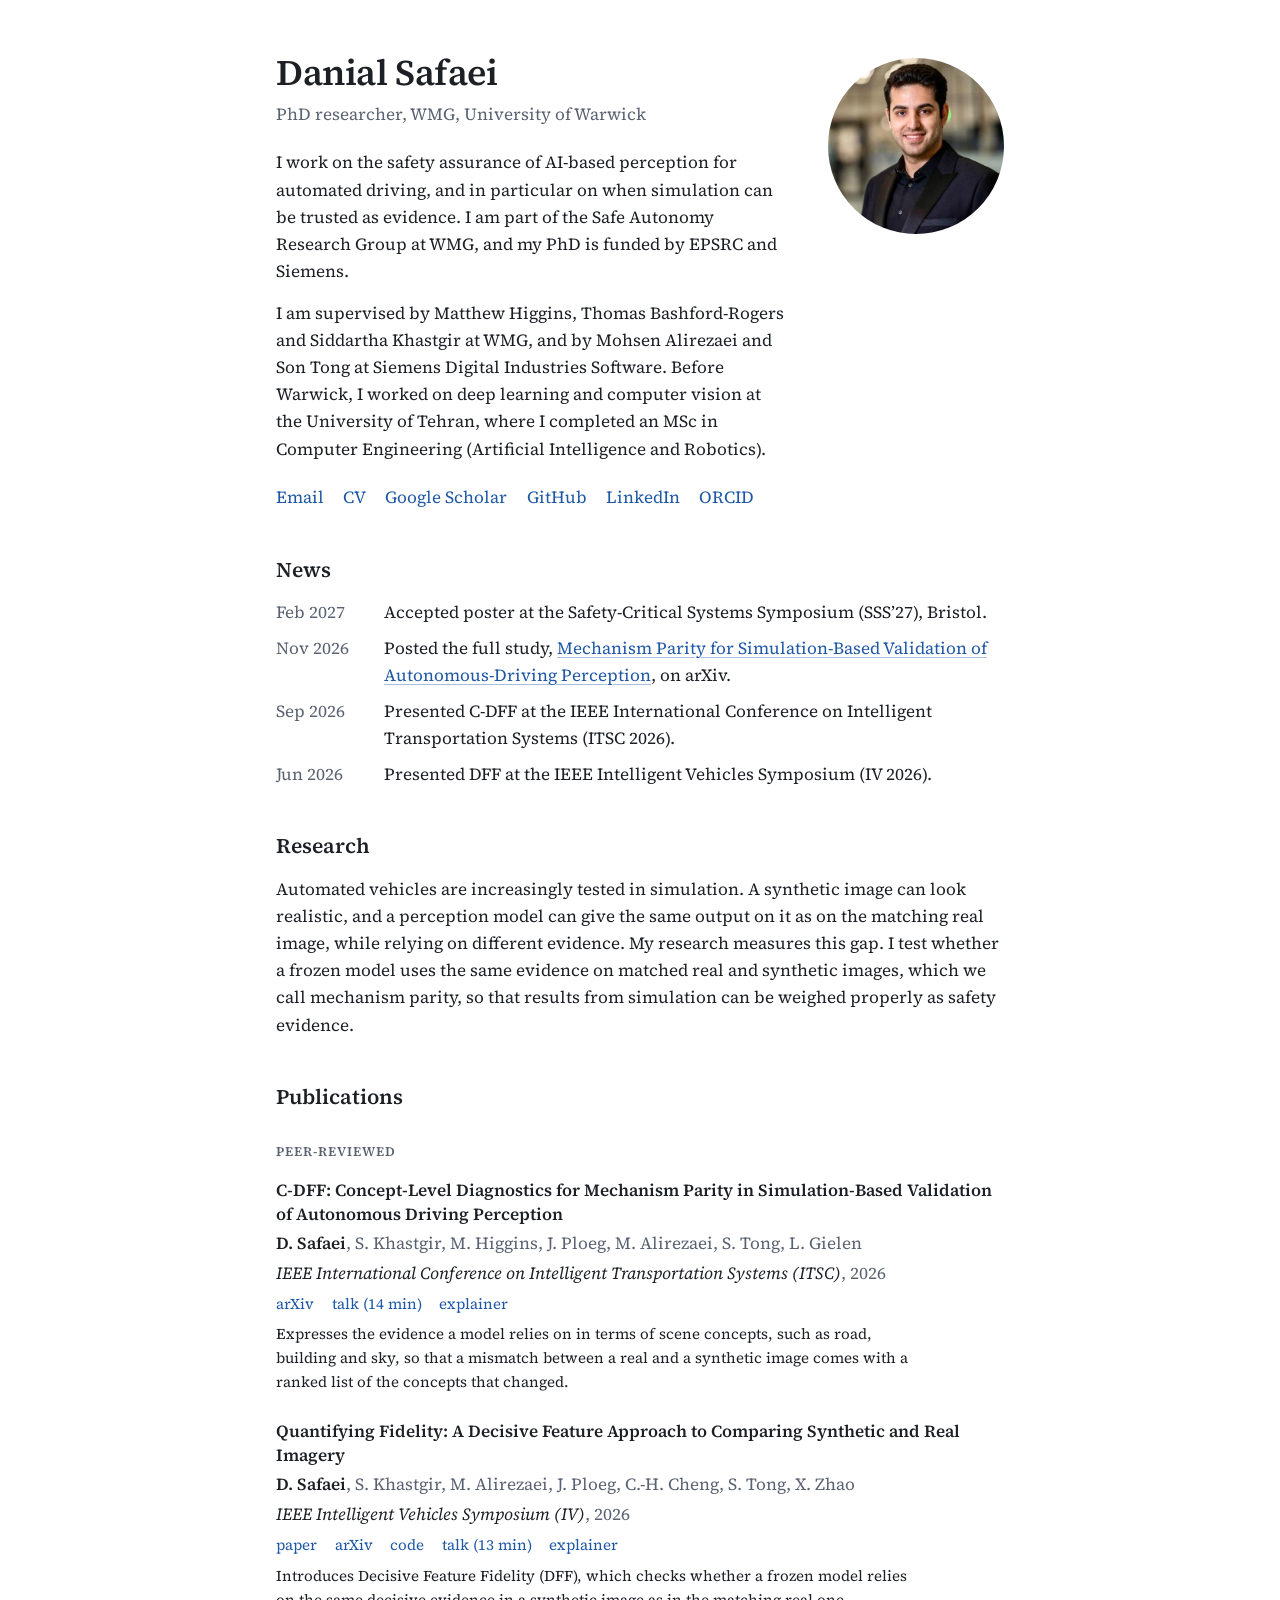
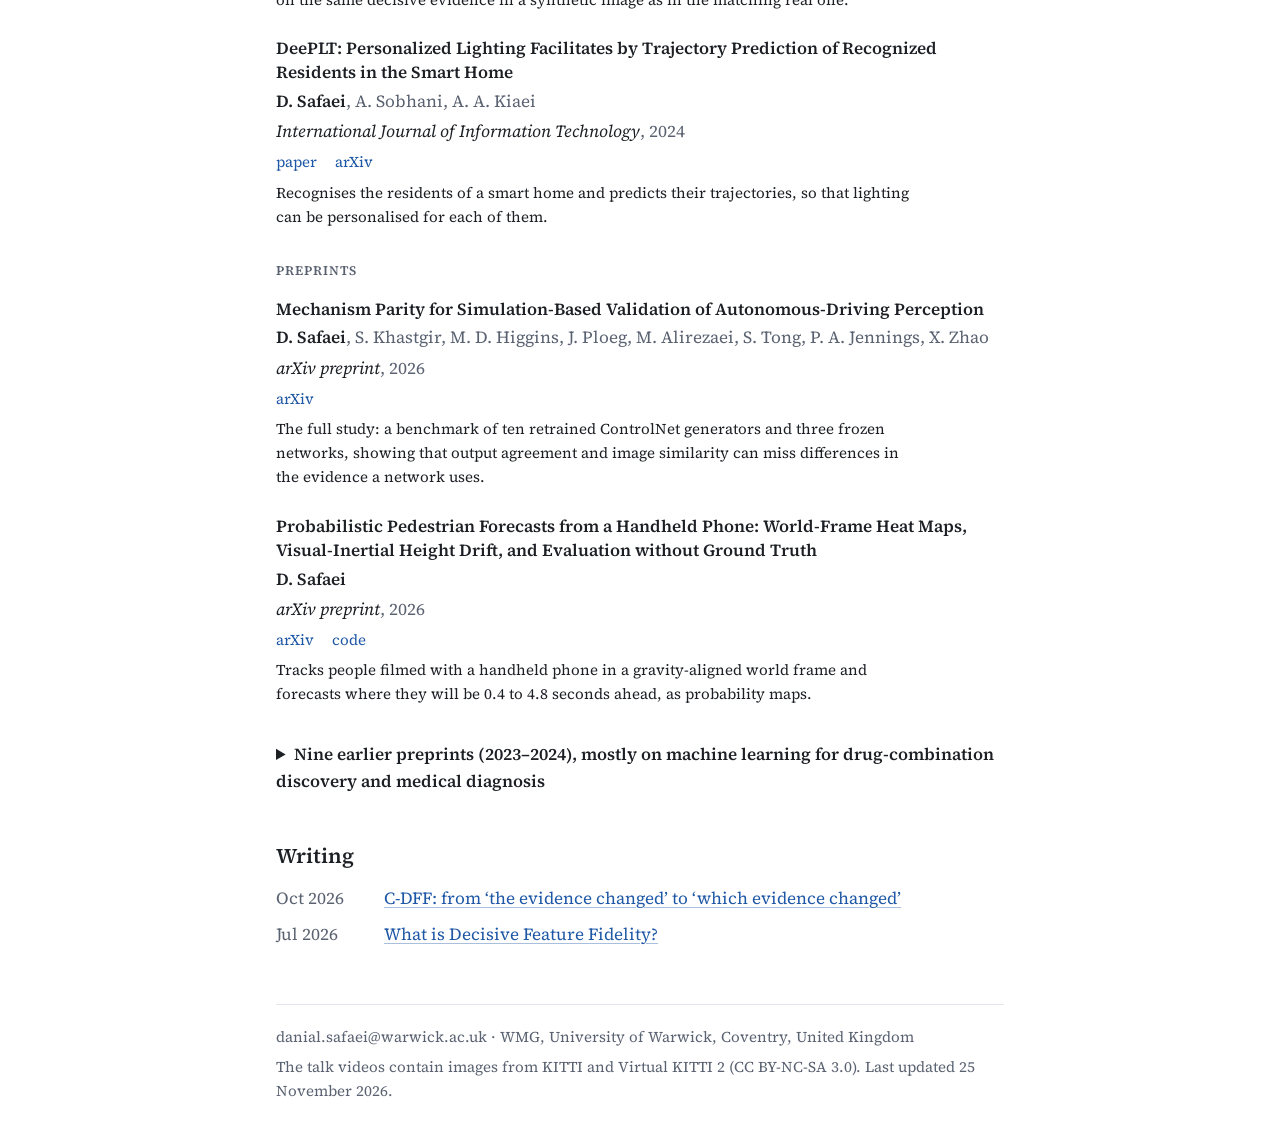
==== commit 10db1d74: "Simplify the site into a classic academic home page One calm page in the style of leading academics'" ====
--- a/index.html
+++ b/index.html
@@ -1,54 +1,30 @@
-<!DOCTYPE html>
-<html lang="en-GB" class="no-js" data-level="3">
+<!doctype html>
+<html lang="en-GB">
 <head>
 <meta charset="utf-8">
 <meta name="viewport" content="width=device-width, initial-scale=1, viewport-fit=cover">
-<title>Danial Safaei | Safe AI researcher, University of Warwick</title>
-
-<meta name="description" content="Danial Safaei is a PhD researcher at WMG, University of Warwick. He builds tests that show whether the AI in a self-driving car passes simulated tests for the right reasons.">
+<title>Danial Safaei</title>
+<meta name="description" content="Danial Safaei is a PhD researcher at WMG, University of Warwick, working on the safety assurance of AI-based perception for automated driving.">
 <meta name="author" content="Danial Safaei">
-<meta name="robots" content="index, follow, max-image-preview:large, max-video-preview:-1">
 <meta name="color-scheme" content="light dark">
-<meta name="theme-color" content="#f3f6fa" media="(prefers-color-scheme: light)">
-<meta name="theme-color" content="#0a1220" media="(prefers-color-scheme: dark)">
+<meta name="theme-color" content="#ffffff" media="(prefers-color-scheme: light)">
+<meta name="theme-color" content="#14161a" media="(prefers-color-scheme: dark)">
 <link rel="canonical" href="https://danial-safaei.github.io/">
+<link rel="icon" href="favicon.svg" type="image/svg+xml">
+<link rel="apple-touch-icon" href="assets/img/apple-touch-icon.png">
+<link rel="preload" href="assets/fonts/source-serif-4-latin-wght-normal.woff2" as="font" type="font/woff2" crossorigin>
+<link rel="stylesheet" href="assets/css/site.css">
 <meta property="og:type" content="profile">
 <meta property="og:site_name" content="Danial Safaei">
 <meta property="og:locale" content="en_GB">
 <meta property="og:url" content="https://danial-safaei.github.io/">
-<meta property="og:title" content="Danial Safaei: safe AI for self-driving cars">
-<meta property="og:description" content="PhD researcher at WMG, University of Warwick. Same answer, different reason: I build tests that show when a car's AI passes a simulated test for the wrong reason.">
+<meta property="og:title" content="Danial Safaei">
+<meta property="og:description" content="Danial Safaei is a PhD researcher at WMG, University of Warwick, working on the safety assurance of AI-based perception for automated driving.">
 <meta property="og:image" content="https://danial-safaei.github.io/images/og-card.jpg">
 <meta property="og:image:width" content="1200">
 <meta property="og:image:height" content="630">
-<meta property="og:image:alt" content="Danial Safaei, PhD researcher at WMG, University of Warwick. Same answer, different reason.">
-<meta property="profile:first_name" content="Danial">
-<meta property="profile:last_name" content="Safaei">
+<meta property="og:image:alt" content="Danial Safaei, PhD researcher at WMG, University of Warwick">
 <meta name="twitter:card" content="summary_large_image">
-<meta name="twitter:title" content="Danial Safaei: safe AI for self-driving cars">
-<meta name="twitter:description" content="PhD researcher at WMG, University of Warwick. I build tests that show when a car's AI passes a simulated test for the wrong reason.">
-<meta name="twitter:image" content="https://danial-safaei.github.io/images/og-card.jpg">
-<link rel="icon" href="favicon.svg" type="image/svg+xml">
-<link rel="apple-touch-icon" href="assets/img/apple-touch-icon.png">
-<link rel="preload" href="assets/fonts/atkinson-next.woff2" as="font" type="font/woff2" crossorigin>
-<link rel="preload" href="assets/fonts/overpass.woff2" as="font" type="font/woff2" crossorigin>
-<link rel="stylesheet" href="assets/css/site.css">
-<script>
-/* Before first paint: theme and reading level, so nothing flashes. */
-(function () {
-  var d = document.documentElement;
-  d.classList.remove("no-js"); d.classList.add("js");
-  try {
-    var t = localStorage.getItem("theme");
-    if (t === "light" || t === "dark") d.setAttribute("data-theme", t);
-  } catch (e) {}
-  var l = null;
-  try { l = new URLSearchParams(location.search).get("level"); } catch (e) {}
-  if (!l) { try { l = localStorage.getItem("level"); } catch (e) {} }
-  if (l && /^[1-7]$/.test(l)) d.setAttribute("data-level", l);
-})();
-</script>
-<script src="assets/js/site.js" defer></script>
 <script type="application/ld+json">
 {
  "@context": "https://schema.org",
@@ -59,7 +35,7 @@
    "url": "https://danial-safaei.github.io/",
    "name": "Danial Safaei",
    "inLanguage": "en-GB",
-   "dateModified": "2026-11-24",
+   "dateModified": "2026-11-25",
    "mainEntity": {
     "@id": "https://danial-safaei.github.io/#person"
    }
@@ -73,7 +49,7 @@
    "url": "https://danial-safaei.github.io/",
    "image": "https://danial-safaei.github.io/assets/img/danial-safaei.jpg",
    "jobTitle": "PhD Researcher",
-   "description": "PhD researcher in the Safe Autonomy Research Group at WMG, University of Warwick, working on safe AI for self-driving cars: tests that check whether perception models use the same evidence in simulation as on real roads.",
+   "description": "PhD researcher at WMG, University of Warwick, working on the safety assurance of AI-based perception for automated driving.",
    "email": "mailto:danial.safaei@warwick.ac.uk",
    "affiliation": {
     "@type": "CollegeOrUniversity",
@@ -94,10 +70,6 @@
      "name": "University of Kashan"
     }
    ],
-   "knowsLanguage": [
-    "en",
-    "fa"
-   ],
    "identifier": {
     "@type": "PropertyValue",
     "propertyID": "ORCID",
@@ -111,716 +83,183 @@
     "https://www.researchgate.net/profile/Danial-Safaei"
    ],
    "knowsAbout": [
-    "Safe AI",
-    "Autonomous vehicles",
+    "Safety assurance",
+    "Automated driving",
     "Simulation-based validation",
     "Explainable AI",
-    "Counterfactual explanations",
-    "Synthetic data fidelity",
-    "Computer vision",
-    "Safety assurance"
+    "Synthetic data",
+    "Computer vision"
    ]
-  },
-  {
-   "@type": "WebSite",
-   "@id": "https://danial-safaei.github.io/#website",
-   "url": "https://danial-safaei.github.io/",
-   "name": "Danial Safaei",
-   "inLanguage": "en-GB",
-   "publisher": {
-    "@id": "https://danial-safaei.github.io/#person"
-   }
-  },
-  {
-   "@type": "ScholarlyArticle",
-   "headline": "C-DFF: Concept-Level Diagnostics for Mechanism Parity in Simulation-Based Validation of Autonomous Driving Perception",
-   "author": {
-    "@id": "https://danial-safaei.github.io/#person"
-   },
-   "datePublished": "2026",
-   "url": "https://arxiv.org/abs/2610.33760",
-   "isPartOf": "2026 IEEE 29th International Conference on Intelligent Transportation Systems (ITSC)"
-  },
-  {
-   "@type": "ScholarlyArticle",
-   "headline": "Quantifying Fidelity: A Decisive Feature Approach to Comparing Synthetic and Real Imagery",
-   "author": {
-    "@id": "https://danial-safaei.github.io/#person"
-   },
-   "datePublished": "2026",
-   "url": "https://doi.org/10.1109/IV66570.2026.11624013",
-   "isPartOf": "2026 IEEE Intelligent Vehicles Symposium (IV)"
-  },
-  {
-   "@type": "ScholarlyArticle",
-   "headline": "DeePLT: Personalized Lighting Facilitates by Trajectory Prediction of Recognized Residents in the Smart Home",
-   "author": {
-    "@id": "https://danial-safaei.github.io/#person"
-   },
-   "datePublished": "2024",
-   "url": "https://doi.org/10.1007/s41870-023-01665-1",
-   "isPartOf": "International Journal of Information Technology"
-  },
-  {
-   "@type": "ScholarlyArticle",
-   "headline": "Mechanism Parity for Simulation-Based Validation of Autonomous-Driving Perception",
-   "author": {
-    "@id": "https://danial-safaei.github.io/#person"
-   },
-   "datePublished": "2026",
-   "url": "https://arxiv.org/abs/2611.27447",
-   "isPartOf": "arXiv preprint arXiv:2611.27447"
-  },
-  {
-   "@type": "ScholarlyArticle",
-   "headline": "Probabilistic Pedestrian Forecasts from a Handheld Phone: World-Frame Heat Maps, Visual-Inertial Height Drift, and Evaluation without Ground Truth",
-   "author": {
-    "@id": "https://danial-safaei.github.io/#person"
-   },
-   "datePublished": "2026",
-   "url": "https://arxiv.org/abs/2610.04736",
-   "isPartOf": "arXiv preprint arXiv:2610.04736"
-  },
-  {
-   "@type": "VideoObject",
-   "name": "The idea in 55 seconds",
-   "description": "Can a self-driving model pass a simulation test for the wrong reasons? A 55-second explainer of Decisive-Feature Fidelity.",
-   "thumbnailUrl": "https://danial-safaei.github.io/assets/img/poster-dff-60s.jpg",
-   "contentUrl": "https://danial-safaei.github.io/assets/video/dff-60-seconds.mp4",
-   "uploadDate": "2026-11-24T09:00:00+00:00",
-   "duration": "PT55S",
-   "creator": {
-    "@id": "https://danial-safaei.github.io/#person"
-   }
-  },
-  {
-   "@type": "VideoObject",
-   "name": "DFF: IEEE IV 2026 talk",
-   "description": "Recorded talk on Decisive-Feature Fidelity, which compares the evidence behind a perception model's output on real and synthetic images.",
-   "thumbnailUrl": "https://danial-safaei.github.io/assets/img/poster-iv2026.jpg",
-   "contentUrl": "https://danial-safaei.github.io/assets/video/iv2026-dff-talk.mp4",
-   "uploadDate": "2026-11-24T09:00:00+00:00",
-   "duration": "PT13M26S",
-   "creator": {
-    "@id": "https://danial-safaei.github.io/#person"
-   }
-  },
-  {
-   "@type": "VideoObject",
-   "name": "C-DFF: IEEE ITSC 2026 talk",
-   "description": "Recorded talk on Concept-Decisive Feature Fidelity: which scene concepts a perception model relies on more, or less, in simulation.",
-   "thumbnailUrl": "https://danial-safaei.github.io/assets/img/poster-itsc2026.jpg",
-   "contentUrl": "https://danial-safaei.github.io/assets/video/itsc2026-cdff-talk.mp4",
-   "uploadDate": "2026-11-24T09:00:00+00:00",
-   "duration": "PT14M4S",
-   "creator": {
-    "@id": "https://danial-safaei.github.io/#person"
-   }
   }
  ]
 }
 </script>
 </head>
 <body>
-<a class="skip" href="#main">Skip to content</a>
-<header class="site-head" id="top">
-  <div class="wrap head-row">
-    <a class="brand" href="#top"><svg class="brand-mark" viewBox="0 0 32 32" aria-hidden="true" focusable="false"><rect class="bm-bg" width="32" height="32" rx="8"/><text class="bm-fg" x="16" y="21.6" text-anchor="middle" font-size="14.5" letter-spacing="-0.4">DS</text></svg><span>Danial Safaei</span></a>
-    <nav class="nav" aria-label="Main"><a href="#idea">Idea</a><a href="#results">Results</a><a href="#videos">Videos</a><a href="#publications">Papers</a><a href="#about">About</a><a href="cv.html">CV</a><a href="#contact">Contact</a></nav>
-    <details class="menu"><summary><svg class="i i-menu" viewBox="0 0 24 24" fill="none" stroke="currentColor" stroke-width="2" stroke-linecap="round" stroke-linejoin="round" aria-hidden="true" focusable="false"><path d="M4 7h16M4 12h16M4 17h16"/></svg>Menu</summary><nav class="menu-panel" aria-label="Main (menu)"><a href="#idea">Idea</a><a href="#results">Results</a><a href="#videos">Videos</a><a href="#publications">Papers</a><a href="#about">About</a><a href="cv.html">CV</a><a href="#contact">Contact</a></nav></details>
-    <div class="levels-wrap"><fieldset class="levels" id="levels"><legend><span class="long">Reading level</span><span class="short">Level</span></legend><div class="level-set"><label class="lvl" for="lv-1" title="Level 1: Anyone"><input class="lvl-radio" type="radio" name="level" id="lv-1" value="1"><span class="lvl-n">1</span><span class="lvl-t">Anyone</span></label><label class="lvl" for="lv-2" title="Level 2: Student"><input class="lvl-radio" type="radio" name="level" id="lv-2" value="2"><span class="lvl-n">2</span><span class="lvl-t">Student</span></label><label class="lvl" for="lv-3" title="Level 3: Manager"><input class="lvl-radio" type="radio" name="level" id="lv-3" value="3" checked><span class="lvl-n">3</span><span class="lvl-t">Manager</span></label><label class="lvl" for="lv-4" title="Level 4: Engineer"><input class="lvl-radio" type="radio" name="level" id="lv-4" value="4"><span class="lvl-n">4</span><span class="lvl-t">Engineer</span></label><label class="lvl" for="lv-5" title="Level 5: ML engineer"><input class="lvl-radio" type="radio" name="level" id="lv-5" value="5"><span class="lvl-n">5</span><span class="lvl-t">ML engineer</span></label><label class="lvl" for="lv-6" title="Level 6: Researcher"><input class="lvl-radio" type="radio" name="level" id="lv-6" value="6"><span class="lvl-n">6</span><span class="lvl-t">Researcher</span></label><label class="lvl" for="lv-7" title="Level 7: Specialist"><input class="lvl-radio" type="radio" name="level" id="lv-7" value="7"><span class="lvl-n">7</span><span class="lvl-t">Specialist</span></label></div></fieldset><span class="level-now" aria-hidden="true">for <b><span class="lvi"><span data-l="1">Anyone</span><span data-l="2">Student</span><span data-l="3">Manager</span><span data-l="4">Engineer</span><span data-l="5">ML engineer</span><span data-l="6">Researcher</span><span data-l="7">Specialist</span></span></b></span><span class="visually-hidden" id="level-status" aria-live="polite"></span></div>
-    <button class="icon-btn" id="toggle-dark" type="button" aria-label="Switch colour theme"><svg class="i i-moon icon-moon" viewBox="0 0 24 24" fill="none" stroke="currentColor" stroke-width="2" stroke-linecap="round" stroke-linejoin="round" aria-hidden="true" focusable="false"><path d="M20 14.6A8.3 8.3 0 0 1 9.4 4a8.3 8.3 0 1 0 10.6 10.6z"/></svg><svg class="i i-sun icon-sun" viewBox="0 0 24 24" fill="none" stroke="currentColor" stroke-width="2" stroke-linecap="round" stroke-linejoin="round" aria-hidden="true" focusable="false"><circle cx="12" cy="12" r="4"/><path d="M12 2.5v2.2M12 19.3v2.2M5.3 5.3l1.6 1.6M17.1 17.1l1.6 1.6M2.5 12h2.2M19.3 12h2.2M5.3 18.7l1.6-1.6M17.1 6.9l1.6-1.6"/></svg></button>
-  </div>
-</header>
-
-<main id="main">
-
-<!-- ============ HERO ============ -->
-<section class="hero" aria-labelledby="hero-name">
-  <div class="wrap">
-    <div class="hero-grid">
-      <div class="hero-copy">
-        <div class="hero-id">
-          <picture class="avatar"><source srcset="assets/img/danial-safaei.webp" type="image/webp"><img src="assets/img/danial-safaei.jpg" width="460" height="460" alt="" decoding="async"></picture>
-          <div>
-            <p class="eyebrow">PhD researcher · Safe AI for self-driving cars</p>
-            <h1 id="hero-name">Danial Safaei</h1>
-          </div>
-        </div>
-        <div class="lv hero-lede">
-          <p data-l="1">Self-driving cars practise in computer-made worlds before they drive on real roads. I check that they learn the right lessons there.</p>
-          <p data-l="2">Self-driving cars are tested in simulators. I build checks that show whether the car’s AI passes those tests for the right reasons.</p>
-          <p data-l="3">Car makers test their AI in simulation. I build tools that show when it passes a simulated test for the wrong reason, so the results can be trusted.</p>
-          <p data-l="4">I build metrics that check whether a camera perception model uses the same image evidence on a simulated frame as on the matching real one.</p>
-          <p data-l="5">I compare counterfactual explanations of frozen perception networks on paired real and synthetic images, so output agreement is never mistaken for evidence agreement.</p>
-          <p data-l="6">I study mechanism parity in simulation-based validation: whether a frozen system under test reaches its output through the same decisive evidence in both domains.</p>
-          <p data-l="7">DFF and C-DFF: counterfactual, concept-level measures of mechanism parity between paired real and synthetic inputs for frozen perception systems under test.</p>
-        </div>
-        <p class="role">WMG, University of Warwick · with Siemens Digital Industries Software</p>
-        <div class="btn-row">
-          <a class="btn btn-primary" href="#videos"><svg class="i i-play" viewBox="0 0 24 24" fill="none" stroke="currentColor" stroke-width="2" stroke-linecap="round" stroke-linejoin="round" aria-hidden="true" focusable="false"><path d="M8 5.5v13l10.5-6.5z" fill="currentColor"/></svg>Watch the 55-second video</a>
-          <a class="btn" href="#publications"><svg class="i i-doc" viewBox="0 0 24 24" fill="none" stroke="currentColor" stroke-width="2" stroke-linecap="round" stroke-linejoin="round" aria-hidden="true" focusable="false"><path d="M6.5 3h7.5l4 4v14h-11.5z"/><path d="M14 3v4h4M9.5 12h5.5M9.5 16h5.5"/></svg>Read the papers</a>
-          <a class="btn" href="cv.html">CV</a>
-        </div>
-      </div>
-      <div class="portrait">
-        <div class="portrait-frame">
-          <picture>
-            <source srcset="assets/img/danial-safaei.webp" type="image/webp">
-            <img src="assets/img/danial-safaei.jpg" width="460" height="460" alt="Portrait of Danial Safaei" fetchpriority="high" decoding="async">
-          </picture>
-        </div>
-        <ul class="portrait-facts">
-          <li><svg class="i i-award" viewBox="0 0 24 24" fill="none" stroke="currentColor" stroke-width="2" stroke-linecap="round" stroke-linejoin="round" aria-hidden="true" focusable="false"><circle cx="12" cy="9" r="5.2"/><path d="M8.6 13.4L7.2 21l4.8-2.8 4.8 2.8-1.4-7.6"/></svg><span>First author at <b>IEEE IV 2026</b> and <b>IEEE ITSC 2026</b></span></li>
-          <li><svg class="i i-link" viewBox="0 0 24 24" fill="none" stroke="currentColor" stroke-width="2" stroke-linecap="round" stroke-linejoin="round" aria-hidden="true" focusable="false"><path d="M9.5 14.5l5-5"/><path d="M10.6 6.6l1.7-1.7a4 4 0 0 1 5.7 5.7l-1.7 1.7M13.4 17.4l-1.7 1.7a4 4 0 0 1-5.7-5.7l1.7-1.7"/></svg><span>PhD in partnership with <b>Siemens Digital Industries Software</b></span></li>
-          <li><svg class="i i-pin" viewBox="0 0 24 24" fill="none" stroke="currentColor" stroke-width="2" stroke-linecap="round" stroke-linejoin="round" aria-hidden="true" focusable="false"><path d="M12 21s-6.8-6-6.8-11.2a6.8 6.8 0 0 1 13.6 0C18.8 15 12 21 12 21z"/><circle cx="12" cy="9.8" r="2.4"/></svg><span>Coventry, United Kingdom</span></li>
-        </ul>
-      </div>
-      <div class="reader-pick" role="group" aria-labelledby="pick-title">
-        <div class="reader-pick-head">
-          <b id="pick-title">How technical should this page be?</b>
-          <span>Pick a reader. The whole page changes to match.</span>
-        </div>
-        <div class="pick-scale" aria-hidden="true"><span>Plain English</span><span>Full technical detail <svg class="i i-arrow-right" viewBox="0 0 24 24" fill="none" stroke="currentColor" stroke-width="2" stroke-linecap="round" stroke-linejoin="round" aria-hidden="true" focusable="false"><path d="M5 12h14M13 6l6 6-6 6"/></svg></span></div>
-        <div class="pick-set">
-          <label class="pick" for="lv-1"><span class="pick-n">Level 1</span><b>Anyone</b><small>No technical words</small></label>
-          <label class="pick" for="lv-2"><span class="pick-n">Level 2</span><b>Student</b><small>Simple terms</small></label>
-          <label class="pick" for="lv-3"><span class="pick-n">Level 3</span><b>Manager</b><small>Why it matters</small></label>
-          <label class="pick" for="lv-4"><span class="pick-n">Level 4</span><b>Engineer</b><small>How it works</small></label>
-          <label class="pick" for="lv-5"><span class="pick-n">Level 5</span><b>ML engineer</b><small>Methods and numbers</small></label>
-          <label class="pick" for="lv-6"><span class="pick-n">Level 6</span><b>Researcher</b><small>Evidence and limits</small></label>
-          <label class="pick" for="lv-7"><span class="pick-n">Level 7</span><b>Specialist</b><small>Full detail</small></label>
-        </div>
-      </div>
+<main class="wrap">
+  <header class="intro">
+    <div class="intro-text">
+      <h1>Danial Safaei</h1>
+      <p class="role">PhD researcher, WMG, University of Warwick</p>
+      <p>I work on the safety assurance of AI-based perception for automated driving, and in particular on when simulation can be trusted as evidence. I am part of the Safe Autonomy Research Group at WMG, and my PhD is funded by EPSRC and Siemens.</p>
+      <p>I am supervised by Matthew Higgins, <span class="nowrap">Thomas Bashford-Rogers</span> and Siddartha Khastgir at WMG, and by Mohsen Alirezaei and Son Tong at Siemens Digital Industries Software. Before Warwick, I worked on deep learning and computer vision at the University of Tehran, where I completed an MSc in Computer Engineering (Artificial Intelligence and Robotics).</p>
+      <ul class="profile-links plain-links">
+        <li><a href="mailto:danial.safaei@warwick.ac.uk">Email</a></li>
+        <li><a href="cv.html">CV</a></li>
+        <li><a href="https://scholar.google.co.uk/citations?user=qNJPWrMAAAAJ&amp;hl=en">Google Scholar</a></li>
+        <li><a href="https://github.com/Danial-Safaei">GitHub</a></li>
+        <li><a href="https://www.linkedin.com/in/danial-safaei">LinkedIn</a></li>
+        <li><a href="https://orcid.org/0000-0002-4443-8763">ORCID</a></li>
+      </ul>
     </div>
-  </div>
-</section>
-
-<!-- ============ THE IDEA ============ -->
-<section class="section section-tint" id="idea" aria-labelledby="idea-title">
-  <div class="wrap">
-    <header class="section-head">
-      <p class="eyebrow">The idea</p>
-      <h2 id="idea-title">A test can pass for the wrong reason</h2>
-      <p class="lede">An AI can give the right answer in a simulator while looking at the wrong things. My work makes that visible and measurable.</p>
-    </header>
-    <div class="idea-grid">
-      <div>
-        <p class="level-badge">Showing the <b><span class="lvi"><span data-l="1">Anyone</span><span data-l="2">Student</span><span data-l="3">Manager</span><span data-l="4">Engineer</span><span data-l="5">ML engineer</span><span data-l="6">Researcher</span><span data-l="7">Specialist</span></span></b> version. <a href="#pick-title">Change</a></p>
-        <div class="lv idea-text">
-          <div data-l="1">
-            <p>Before a self-driving car drives on real roads, it practises in a computer-made world, a bit like a very realistic video game. A test there checks whether the car makes the right choice, such as stopping for a person.</p>
-            <p>But a car can make the right choice for the wrong reason. Maybe it stopped because it noticed a lamp post, not the person. On a real street, that could go badly wrong.</p>
-            <p>My work checks what the car was actually looking at when it made its choice, in the game world and in the real world. If it looks at the same things in both, we can trust the game’s test results more.</p>
-          </div>
-          <div data-l="2">
-            <p>Companies test self-driving software in simulators because it is safer, faster and cheaper than driving millions of real miles. Usually a test only checks the answer: did the software find the road, the lane, the pedestrian?</p>
-            <p>I add a second check: did it use the same clues in the simulator as on a real road? To find the clues, I use explainable AI, which highlights the parts of an image that decided the answer. Then I compare those highlights on a real photo and on its simulated copy.</p>
-            <p>If the clues are different, a test passed in the simulator may tell us little about the real world.</p>
-          </div>
-          <div data-l="3">
-            <p>Car makers rely on simulation to test camera-based AI, because real-world driving alone cannot cover enough situations. The risk is a test that passes for the wrong reason: the AI gives the right output in simulation while relying on different visual cues than it would on a real road.</p>
-            <p>Standard checks compare outputs or how realistic the images look, so they cannot see this. I developed two metrics, <strong>DFF</strong> and <strong>C-DFF</strong>, that compare the evidence behind each decision on matched real and simulated images. They show when simulation results can be trusted, and which parts of a simulated scene need fixing.</p>
-            <p>The work is published at IEEE IV 2026 and IEEE ITSC 2026, with Siemens Digital Industries Software as industrial partner.</p>
-          </div>
-          <div data-l="4">
-            <p>Take a real camera frame and its synthetic twin: the same scene geometry, rendered by a simulator or a generative model. Run both through the same frozen perception model, so any difference comes from the data and not the model.</p>
-            <p>Counterfactual explanations then find the image regions whose change would flip each output: the decisive evidence. <strong>DFF</strong> compares the two evidence maps and gives one agreement score per pair. <strong>C-DFF</strong> maps the evidence onto scene concepts such as road, cars, poles, buildings and sky, and reports which concepts gained or lost importance in simulation.</p>
-            <p>Evaluated on 2,126 matched KITTI and Virtual KITTI 2 pairs with three frozen models: a PilotNet-style steering network and the drivable-area and lane-line outputs of YOLOP.</p>
-          </div>
-          <div data-l="5">
-            <p>Output agreement and image similarity (SSIM, LPIPS) do not tell you whether a network used the same features. <strong>DFF</strong> estimates decisive features with counterfactual explanations on a frozen system under test, separately for the real input and its synthetic counterpart, and scores their agreement. <strong>C-DFF</strong> projects that evidence into a shared concept space using off-the-shelf semantic segmentation and compares the concept-importance vectors.</p>
-            <p>On KITTI and Virtual KITTI 2, the rank correlation between output agreement and evidence agreement was weak (|ρ| ≤ 0.21). Tuning an image generator for output agreement alone cut the output loss by 74% while evidence divergence rose by 16%: in that experiment, optimising the usual metric widened the evidence gap.</p>
-          </div>
-          <div data-l="6">
-            <p>The research question is <strong>mechanism parity</strong>: does a frozen system under test reach its output through the same decisive evidence on paired real and synthetic inputs? DFF answers at the level of evidence maps and C-DFF at the level of semantic concepts. Both are validation diagnostics, not safety certificates.</p>
-            <p>The full-length preprint unifies the two on a deterministic, exact-geometry KITTI to Virtual KITTI 2 benchmark with ten retrained ControlNet generators and three frozen systems. Output and appearance fidelity are at most weakly and inconsistently rank-correlated with decisive-mechanism distance, and a constructed positive control shows that the estimator detects a planted mechanism that output agreement misses. Claims are limited to the declared benchmark, generators and systems.</p>
-          </div>
-          <div data-l="7">
-            <p>Given a frozen SUT <i>f</i> and a paired input (<i>x</i><sub>r</sub>, <i>x</i><sub>s</sub>) with exact geometric correspondence, DFF compares decisive-feature maps estimated by counterfactual explanation for each input. C-DFF pools these maps over a shared segmentation into concept-importance vectors and compares them, giving a scalar parity score and a signed concept-shift profile.</p>
-            <p>Uncertainty is reported with pair-clustered bootstrap intervals, alongside permutation tests, threshold-sensitivity analysis and held-out replication. Results so far: weak output-to-evidence rank correlation (|ρ| ≤ 0.21; 2,126 pairs; steering, YOLOP drivable-area and YOLOP lane-line SUTs); pass rates of 77%, 97% and 67% for those three SUTs at SUT-specific thresholds; and a planted-mechanism positive control that the estimator detects where output agreement is blind.</p>
-          </div>
-        </div>
-      </div>
-      <div class="idea-side">
-        <div class="card glossary">
-          <p class="key-title" style="margin-bottom:10px">How to read the pictures on this page</p>
-          <ul class="key" aria-label="Colour key">
-            <li class="chip chip-real"><svg class="i i-camera" viewBox="0 0 24 24" fill="none" stroke="currentColor" stroke-width="2" stroke-linecap="round" stroke-linejoin="round" aria-hidden="true" focusable="false"><path d="M4 8.5h3.2l1.8-2.8h6l1.8 2.8H20V19H4z"/><circle cx="12" cy="13.5" r="3.3"/></svg>Real world</li>
-            <li class="chip chip-sim"><svg class="i i-cube" viewBox="0 0 24 24" fill="none" stroke="currentColor" stroke-width="2" stroke-linecap="round" stroke-linejoin="round" aria-hidden="true" focusable="false"><path d="M12 3.2l7.8 4.4v8.8L12 20.8l-7.8-4.4V7.6z"/><path d="M4.4 7.7L12 12l7.6-4.3M12 12v8.6"/></svg>Simulation</li>
-            <li class="chip chip-match"><svg class="i i-check" viewBox="0 0 24 24" fill="none" stroke="currentColor" stroke-width="2" stroke-linecap="round" stroke-linejoin="round" aria-hidden="true" focusable="false"><path d="M5 12.5l4.5 4.5L19 7.5"/></svg>Same / pass</li>
-            <li class="chip chip-miss"><svg class="i i-cross" viewBox="0 0 24 24" fill="none" stroke="currentColor" stroke-width="2" stroke-linecap="round" stroke-linejoin="round" aria-hidden="true" focusable="false"><path d="M6.5 6.5l11 11M17.5 6.5l-11 11"/></svg>Different / fail</li>
-            <li class="chip chip-evid"><svg class="i i-eye" viewBox="0 0 24 24" fill="none" stroke="currentColor" stroke-width="2" stroke-linecap="round" stroke-linejoin="round" aria-hidden="true" focusable="false"><path d="M2.5 12s3.5-6.5 9.5-6.5 9.5 6.5 9.5 6.5-3.5 6.5-9.5 6.5S2.5 12 2.5 12z"/><circle cx="12" cy="12" r="2.8"/></svg>What the AI looked at</li>
-          </ul>
-        </div>
-        <details class="card glossary">
-          <summary>Key words, in plain English</summary>
-          <dl>
-            <div><dt>Simulation</dt><dd>A computer-made version of the world, used to test a car’s software safely.</dd></div>
-            <div><dt>Synthetic image (twin)</dt><dd>A computer-made picture of the same scene as a real photo.</dd></div>
-            <div><dt>Frozen model</dt><dd>An AI whose settings are locked, so it behaves the same way in every test.</dd></div>
-            <div><dt>Explainable AI</dt><dd>Methods that show which parts of the input an AI relied on.</dd></div>
-            <div><dt>Counterfactual explanation</dt><dd>“What is the smallest change to the image that would change the AI’s answer?” Those parts are the decisive evidence.</dd></div>
-            <div><dt>Mechanism parity</dt><dd>The AI reaches its answer the same way in simulation as on real roads.</dd></div>
-          </dl>
-        </details>
-      </div>
+    <div class="intro-photo">
+      <picture>
+        <source srcset="assets/img/danial-safaei.webp" type="image/webp">
+        <img src="assets/img/danial-safaei.jpg" width="460" height="460" alt="Danial Safaei">
+      </picture>
     </div>
-
-    <!-- Animated explainer -->
-    <figure class="ex" id="explainer" aria-labelledby="ex-title">
-      <div class="ex-stage" style="--k:7" aria-hidden="true">
-        <p class="ex-note">Illustration of the idea. In the papers, the AI systems tested are a steering model and two road-scene models (YOLOP).</p>
-        <div class="ex-frames">
-          <div class="ex-frame ex-real">
-            <span class="chip chip-real"><svg class="i i-camera" viewBox="0 0 24 24" fill="none" stroke="currentColor" stroke-width="2" stroke-linecap="round" stroke-linejoin="round" aria-hidden="true" focusable="false"><path d="M4 8.5h3.2l1.8-2.8h6l1.8 2.8H20V19H4z"/><circle cx="12" cy="13.5" r="3.3"/></svg>Real camera</span>
-            <div class="ex-pic"><svg class="scene" viewBox="0 0 400 250" preserveAspectRatio="xMidYMid slice" aria-hidden="true" focusable="false"><defs><linearGradient id="sky-r" x1="0" y1="0" x2="0" y2="1"><stop offset="0" stop-color="#8FAAC0"/><stop offset="1" stop-color="#D6DFE6"/></linearGradient><linearGradient id="road-r" x1="0" y1="0" x2="0" y2="1"><stop offset="0" stop-color="#55595E"/><stop offset="1" stop-color="#3F4247"/></linearGradient><radialGradient id="glow-r"><stop offset="0" stop-color="var(--evid)" stop-opacity=".85"/><stop offset=".55" stop-color="var(--evid)" stop-opacity=".38"/><stop offset="1" stop-color="var(--evid)" stop-opacity="0"/></radialGradient><filter id="grain-r" x="0" y="0" width="100%" height="100%"><feTurbulence type="fractalNoise" baseFrequency=".85" numOctaves="2" stitchTiles="stitch" result="n"/><feColorMatrix in="n" type="matrix" values="0 0 0 0 0  0 0 0 0 0  0 0 0 0 0  0 0 0 .35 0"/></filter><filter id="soft-r"><feGaussianBlur stdDeviation=".45"/></filter></defs><g filter="url(#soft-r)"><rect width="400" height="112" fill="url(#sky-r)"/><rect x="0" y="34" width="122" height="78" fill="#7D6758"/><rect x="282" y="22" width="118" height="90" fill="#8E8A86"/><rect x="8" y="44" width="10" height="9" fill="#3F4A55" fill-opacity=".55"/><rect x="26" y="44" width="10" height="9" fill="#3F4A55" fill-opacity=".55"/><rect x="44" y="44" width="10" height="9" fill="#3F4A55" fill-opacity=".55"/><rect x="62" y="44" width="10" height="9" fill="#3F4A55" fill-opacity=".55"/><rect x="80" y="44" width="10" height="9" fill="#3F4A55" fill-opacity=".55"/><rect x="98" y="44" width="10" height="9" fill="#3F4A55" fill-opacity=".55"/><rect x="8" y="60" width="10" height="9" fill="#3F4A55" fill-opacity=".55"/><rect x="26" y="60" width="10" height="9" fill="#3F4A55" fill-opacity=".55"/><rect x="44" y="60" width="10" height="9" fill="#3F4A55" fill-opacity=".55"/><rect x="62" y="60" width="10" height="9" fill="#3F4A55" fill-opacity=".55"/><rect x="80" y="60" width="10" height="9" fill="#3F4A55" fill-opacity=".55"/><rect x="98" y="60" width="10" height="9" fill="#3F4A55" fill-opacity=".55"/><rect x="8" y="76" width="10" height="9" fill="#3F4A55" fill-opacity=".55"/><rect x="26" y="76" width="10" height="9" fill="#3F4A55" fill-opacity=".55"/><rect x="44" y="76" width="10" height="9" fill="#3F4A55" fill-opacity=".55"/><rect x="62" y="76" width="10" height="9" fill="#3F4A55" fill-opacity=".55"/><rect x="80" y="76" width="10" height="9" fill="#3F4A55" fill-opacity=".55"/><rect x="98" y="76" width="10" height="9" fill="#3F4A55" fill-opacity=".55"/><rect x="8" y="92" width="10" height="9" fill="#3F4A55" fill-opacity=".55"/><rect x="26" y="92" width="10" height="9" fill="#3F4A55" fill-opacity=".55"/><rect x="44" y="92" width="10" height="9" fill="#3F4A55" fill-opacity=".55"/><rect x="62" y="92" width="10" height="9" fill="#3F4A55" fill-opacity=".55"/><rect x="80" y="92" width="10" height="9" fill="#3F4A55" fill-opacity=".55"/><rect x="98" y="92" width="10" height="9" fill="#3F4A55" fill-opacity=".55"/><rect x="290" y="32" width="10" height="9" fill="#3F4A55" fill-opacity=".55"/><rect x="308" y="32" width="10" height="9" fill="#3F4A55" fill-opacity=".55"/><rect x="326" y="32" width="10" height="9" fill="#3F4A55" fill-opacity=".55"/><rect x="344" y="32" width="10" height="9" fill="#3F4A55" fill-opacity=".55"/><rect x="362" y="32" width="10" height="9" fill="#3F4A55" fill-opacity=".55"/><rect x="380" y="32" width="10" height="9" fill="#3F4A55" fill-opacity=".55"/><rect x="290" y="48" width="10" height="9" fill="#3F4A55" fill-opacity=".55"/><rect x="308" y="48" width="10" height="9" fill="#3F4A55" fill-opacity=".55"/><rect x="326" y="48" width="10" height="9" fill="#3F4A55" fill-opacity=".55"/><rect x="344" y="48" width="10" height="9" fill="#3F4A55" fill-opacity=".55"/><rect x="362" y="48" width="10" height="9" fill="#3F4A55" fill-opacity=".55"/><rect x="380" y="48" width="10" height="9" fill="#3F4A55" fill-opacity=".55"/><rect x="290" y="64" width="10" height="9" fill="#3F4A55" fill-opacity=".55"/><rect x="308" y="64" width="10" height="9" fill="#3F4A55" fill-opacity=".55"/><rect x="326" y="64" width="10" height="9" fill="#3F4A55" fill-opacity=".55"/><rect x="344" y="64" width="10" height="9" fill="#3F4A55" fill-opacity=".55"/><rect x="362" y="64" width="10" height="9" fill="#3F4A55" fill-opacity=".55"/><rect x="380" y="64" width="10" height="9" fill="#3F4A55" fill-opacity=".55"/><rect x="290" y="80" width="10" height="9" fill="#3F4A55" fill-opacity=".55"/><rect x="308" y="80" width="10" height="9" fill="#3F4A55" fill-opacity=".55"/><rect x="326" y="80" width="10" height="9" fill="#3F4A55" fill-opacity=".55"/><rect x="344" y="80" width="10" height="9" fill="#3F4A55" fill-opacity=".55"/><rect x="362" y="80" width="10" height="9" fill="#3F4A55" fill-opacity=".55"/><rect x="380" y="80" width="10" height="9" fill="#3F4A55" fill-opacity=".55"/><rect x="290" y="96" width="10" height="9" fill="#3F4A55" fill-opacity=".55"/><rect x="308" y="96" width="10" height="9" fill="#3F4A55" fill-opacity=".55"/><rect x="326" y="96" width="10" height="9" fill="#3F4A55" fill-opacity=".55"/><rect x="344" y="96" width="10" height="9" fill="#3F4A55" fill-opacity=".55"/><rect x="362" y="96" width="10" height="9" fill="#3F4A55" fill-opacity=".55"/><rect x="380" y="96" width="10" height="9" fill="#3F4A55" fill-opacity=".55"/><rect x="133" y="86" width="4" height="26" fill="#4A3B2E"/><ellipse cx="135" cy="80" rx="17" ry="19" fill="#3E5B3A"/><polygon points="0.0,250.0 40.0,250.0 178.0,110.0 150.0,110.0 0.0,196.0" fill="#A9A49C"/><polygon points="360.0,250.0 400.0,250.0 400.0,190.0 252.0,110.0 222.0,110.0" fill="#A9A49C"/><polygon points="40.0,250.0 360.0,250.0 222.0,110.0 178.0,110.0" fill="url(#road-r)"/><polygon points="198.9,114.0 201.1,114.0 201.3,119.0 198.7,119.0" fill="#E9E6DC"/><polygon points="198.4,126.0 201.6,126.0 201.8,134.0 198.2,134.0" fill="#E9E6DC"/><polygon points="197.8,144.0 202.2,144.0 202.7,158.0 197.3,158.0" fill="#E9E6DC"/><polygon points="196.8,174.0 203.2,174.0 203.4,180.0 196.6,180.0" fill="#E9E6DC"/><polygon points="195.4,214.0 204.6,214.0 205.4,236.0 194.6,236.0" fill="#E9E6DC"/><polygon points="105.1,184.0 126.2,184.0 110.8,204.0 85.3,204.0" fill="#E9E6DC" fill-opacity=".85"/><polygon points="147.3,184.0 168.4,184.0 161.8,204.0 136.3,204.0" fill="#E9E6DC" fill-opacity=".85"/><polygon points="189.5,184.0 210.5,184.0 212.7,204.0 187.3,204.0" fill="#E9E6DC" fill-opacity=".85"/><polygon points="231.6,184.0 252.7,184.0 263.7,204.0 238.2,204.0" fill="#E9E6DC" fill-opacity=".85"/><polygon points="273.8,184.0 294.9,184.0 314.7,204.0 289.2,204.0" fill="#E9E6DC" fill-opacity=".85"/><rect x="196" y="116" width="16" height="9" rx="2" fill="#6E7A86"/><rect x="198" y="113" width="12" height="5" rx="1.5" fill="#6E7A86"/><rect x="327" y="70" width="4" height="138" fill="#3A3F45"/><path d="M329 72 H306" stroke="#3A3F45" stroke-width="3.5" fill="none"/><rect x="300" y="72" width="13" height="6" rx="2" fill="#E9D9A6"/><rect x="322" y="204" width="14" height="5" rx="1" fill="#3A3F45"/><circle cx="150" cy="152" r="6.2" fill="#B88B6A"/><rect x="143" y="159" width="14" height="25" rx="5" fill="#2D3540"/><path d="M147 183 L143 201 M153 183 L156 201" stroke="#23272E" stroke-width="4.2" stroke-linecap="round" fill="none"/><path d="M143 163 L139 178 M157 163 L162 176" stroke="#2D3540" stroke-width="3.6" stroke-linecap="round" fill="none"/></g><rect width="400" height="250" filter="url(#grain-r)" opacity=".55"/><g class="ex-glow" style="--s:4"><circle cx="150" cy="176" r="46" fill="url(#glow-r)"/><rect x="126" y="140" width="48" height="66" rx="8" fill="none" stroke="var(--evid)" stroke-width="2.4" stroke-dasharray="6 4"/></g></svg></div>
-          </div>
-          <div class="ex-frame ex-sim">
-            <span class="chip chip-sim"><svg class="i i-cube" viewBox="0 0 24 24" fill="none" stroke="currentColor" stroke-width="2" stroke-linecap="round" stroke-linejoin="round" aria-hidden="true" focusable="false"><path d="M12 3.2l7.8 4.4v8.8L12 20.8l-7.8-4.4V7.6z"/><path d="M4.4 7.7L12 12l7.6-4.3M12 12v8.6"/></svg>Simulation</span>
-            <div class="ex-pic"><svg class="scene" viewBox="0 0 400 250" preserveAspectRatio="xMidYMid slice" aria-hidden="true" focusable="false"><defs><linearGradient id="sky-s" x1="0" y1="0" x2="0" y2="1"><stop offset="0" stop-color="#5FB7EE"/><stop offset="1" stop-color="#BFE6FF"/></linearGradient><linearGradient id="road-s" x1="0" y1="0" x2="0" y2="1"><stop offset="0" stop-color="#6D7480"/><stop offset="1" stop-color="#6D7480"/></linearGradient><radialGradient id="glow-s"><stop offset="0" stop-color="var(--evid)" stop-opacity=".85"/><stop offset=".55" stop-color="var(--evid)" stop-opacity=".38"/><stop offset="1" stop-color="var(--evid)" stop-opacity="0"/></radialGradient></defs><g><rect width="400" height="112" fill="url(#sky-s)"/><rect x="0" y="34" width="122" height="78" fill="#E2A66B"/><rect x="282" y="22" width="118" height="90" fill="#9DB2C8"/><rect x="8" y="44" width="10" height="9" fill="#FFFFFF" fill-opacity=".9"/><rect x="26" y="44" width="10" height="9" fill="#FFFFFF" fill-opacity=".9"/><rect x="44" y="44" width="10" height="9" fill="#FFFFFF" fill-opacity=".9"/><rect x="62" y="44" width="10" height="9" fill="#FFFFFF" fill-opacity=".9"/><rect x="80" y="44" width="10" height="9" fill="#FFFFFF" fill-opacity=".9"/><rect x="98" y="44" width="10" height="9" fill="#FFFFFF" fill-opacity=".9"/><rect x="8" y="60" width="10" height="9" fill="#FFFFFF" fill-opacity=".9"/><rect x="26" y="60" width="10" height="9" fill="#FFFFFF" fill-opacity=".9"/><rect x="44" y="60" width="10" height="9" fill="#FFFFFF" fill-opacity=".9"/><rect x="62" y="60" width="10" height="9" fill="#FFFFFF" fill-opacity=".9"/><rect x="80" y="60" width="10" height="9" fill="#FFFFFF" fill-opacity=".9"/><rect x="98" y="60" width="10" height="9" fill="#FFFFFF" fill-opacity=".9"/><rect x="8" y="76" width="10" height="9" fill="#FFFFFF" fill-opacity=".9"/><rect x="26" y="76" width="10" height="9" fill="#FFFFFF" fill-opacity=".9"/><rect x="44" y="76" width="10" height="9" fill="#FFFFFF" fill-opacity=".9"/><rect x="62" y="76" width="10" height="9" fill="#FFFFFF" fill-opacity=".9"/><rect x="80" y="76" width="10" height="9" fill="#FFFFFF" fill-opacity=".9"/><rect x="98" y="76" width="10" height="9" fill="#FFFFFF" fill-opacity=".9"/><rect x="8" y="92" width="10" height="9" fill="#FFFFFF" fill-opacity=".9"/><rect x="26" y="92" width="10" height="9" fill="#FFFFFF" fill-opacity=".9"/><rect x="44" y="92" width="10" height="9" fill="#FFFFFF" fill-opacity=".9"/><rect x="62" y="92" width="10" height="9" fill="#FFFFFF" fill-opacity=".9"/><rect x="80" y="92" width="10" height="9" fill="#FFFFFF" fill-opacity=".9"/><rect x="98" y="92" width="10" height="9" fill="#FFFFFF" fill-opacity=".9"/><rect x="290" y="32" width="10" height="9" fill="#FFFFFF" fill-opacity=".9"/><rect x="308" y="32" width="10" height="9" fill="#FFFFFF" fill-opacity=".9"/><rect x="326" y="32" width="10" height="9" fill="#FFFFFF" fill-opacity=".9"/><rect x="344" y="32" width="10" height="9" fill="#FFFFFF" fill-opacity=".9"/><rect x="362" y="32" width="10" height="9" fill="#FFFFFF" fill-opacity=".9"/><rect x="380" y="32" width="10" height="9" fill="#FFFFFF" fill-opacity=".9"/><rect x="290" y="48" width="10" height="9" fill="#FFFFFF" fill-opacity=".9"/><rect x="308" y="48" width="10" height="9" fill="#FFFFFF" fill-opacity=".9"/><rect x="326" y="48" width="10" height="9" fill="#FFFFFF" fill-opacity=".9"/><rect x="344" y="48" width="10" height="9" fill="#FFFFFF" fill-opacity=".9"/><rect x="362" y="48" width="10" height="9" fill="#FFFFFF" fill-opacity=".9"/><rect x="380" y="48" width="10" height="9" fill="#FFFFFF" fill-opacity=".9"/><rect x="290" y="64" width="10" height="9" fill="#FFFFFF" fill-opacity=".9"/><rect x="308" y="64" width="10" height="9" fill="#FFFFFF" fill-opacity=".9"/><rect x="326" y="64" width="10" height="9" fill="#FFFFFF" fill-opacity=".9"/><rect x="344" y="64" width="10" height="9" fill="#FFFFFF" fill-opacity=".9"/><rect x="362" y="64" width="10" height="9" fill="#FFFFFF" fill-opacity=".9"/><rect x="380" y="64" width="10" height="9" fill="#FFFFFF" fill-opacity=".9"/><rect x="290" y="80" width="10" height="9" fill="#FFFFFF" fill-opacity=".9"/><rect x="308" y="80" width="10" height="9" fill="#FFFFFF" fill-opacity=".9"/><rect x="326" y="80" width="10" height="9" fill="#FFFFFF" fill-opacity=".9"/><rect x="344" y="80" width="10" height="9" fill="#FFFFFF" fill-opacity=".9"/><rect x="362" y="80" width="10" height="9" fill="#FFFFFF" fill-opacity=".9"/><rect x="380" y="80" width="10" height="9" fill="#FFFFFF" fill-opacity=".9"/><rect x="290" y="96" width="10" height="9" fill="#FFFFFF" fill-opacity=".9"/><rect x="308" y="96" width="10" height="9" fill="#FFFFFF" fill-opacity=".9"/><rect x="326" y="96" width="10" height="9" fill="#FFFFFF" fill-opacity=".9"/><rect x="344" y="96" width="10" height="9" fill="#FFFFFF" fill-opacity=".9"/><rect x="362" y="96" width="10" height="9" fill="#FFFFFF" fill-opacity=".9"/><rect x="380" y="96" width="10" height="9" fill="#FFFFFF" fill-opacity=".9"/><rect x="133" y="86" width="4" height="26" fill="#8A5A2B"/><ellipse cx="135" cy="80" rx="17" ry="19" fill="#36C26A"/><polygon points="0.0,250.0 40.0,250.0 178.0,110.0 150.0,110.0 0.0,196.0" fill="#D9D9D9"/><polygon points="360.0,250.0 400.0,250.0 400.0,190.0 252.0,110.0 222.0,110.0" fill="#D9D9D9"/><polygon points="40.0,250.0 360.0,250.0 222.0,110.0 178.0,110.0" fill="url(#road-s)"/><polygon points="198.9,114.0 201.1,114.0 201.3,119.0 198.7,119.0" fill="#FFFFFF"/><polygon points="198.4,126.0 201.6,126.0 201.8,134.0 198.2,134.0" fill="#FFFFFF"/><polygon points="197.8,144.0 202.2,144.0 202.7,158.0 197.3,158.0" fill="#FFFFFF"/><polygon points="196.8,174.0 203.2,174.0 203.4,180.0 196.6,180.0" fill="#FFFFFF"/><polygon points="195.4,214.0 204.6,214.0 205.4,236.0 194.6,236.0" fill="#FFFFFF"/><polygon points="105.1,184.0 126.2,184.0 110.8,204.0 85.3,204.0" fill="#FFFFFF" fill-opacity="1"/><polygon points="147.3,184.0 168.4,184.0 161.8,204.0 136.3,204.0" fill="#FFFFFF" fill-opacity="1"/><polygon points="189.5,184.0 210.5,184.0 212.7,204.0 187.3,204.0" fill="#FFFFFF" fill-opacity="1"/><polygon points="231.6,184.0 252.7,184.0 263.7,204.0 238.2,204.0" fill="#FFFFFF" fill-opacity="1"/><polygon points="273.8,184.0 294.9,184.0 314.7,204.0 289.2,204.0" fill="#FFFFFF" fill-opacity="1"/><rect x="196" y="116" width="16" height="9" rx="2" fill="#E53935"/><rect x="198" y="113" width="12" height="5" rx="1.5" fill="#E53935"/><rect x="327" y="70" width="4" height="138" fill="#5C6470"/><path d="M329 72 H306" stroke="#5C6470" stroke-width="3.5" fill="none"/><rect x="300" y="72" width="13" height="6" rx="2" fill="#FFE45C"/><rect x="322" y="204" width="14" height="5" rx="1" fill="#5C6470"/><circle cx="150" cy="152" r="6.2" fill="#F2B48C"/><rect x="143" y="159" width="14" height="25" rx="5" fill="#2F6BFF"/><path d="M147 183 L143 201 M153 183 L156 201" stroke="#1F2A44" stroke-width="4.2" stroke-linecap="round" fill="none"/><path d="M143 163 L139 178 M157 163 L162 176" stroke="#2F6BFF" stroke-width="3.6" stroke-linecap="round" fill="none"/></g><g class="ex-glow" style="--s:4"><circle cx="320" cy="112" r="50" fill="url(#glow-s)"/><rect x="296" y="62" width="44" height="100" rx="8" fill="none" stroke="var(--evid)" stroke-width="2.4" stroke-dasharray="6 4"/></g></svg></div>
-          </div>
-        </div>
-        <div class="ex-flow" style="--s:2"><svg class="i i-arrow-down" viewBox="0 0 24 24" fill="none" stroke="currentColor" stroke-width="2" stroke-linecap="round" stroke-linejoin="round" aria-hidden="true" focusable="false"><path d="M12 5v14M6 13l6 6 6-6"/></svg><svg class="i i-arrow-down" viewBox="0 0 24 24" fill="none" stroke="currentColor" stroke-width="2" stroke-linecap="round" stroke-linejoin="round" aria-hidden="true" focusable="false"><path d="M12 5v14M6 13l6 6 6-6"/></svg></div>
-        <div class="ex-model" style="--s:2"><svg class="i i-chip" viewBox="0 0 24 24" fill="none" stroke="currentColor" stroke-width="2" stroke-linecap="round" stroke-linejoin="round" aria-hidden="true" focusable="false"><rect x="6.5" y="6.5" width="11" height="11" rx="2"/><path d="M9.5 3.5v3M14.5 3.5v3M9.5 17.5v3M14.5 17.5v3M3.5 9.5h3M3.5 14.5h3M17.5 9.5h3M17.5 14.5h3"/></svg>The same AI for both pictures<svg class="i i-lock" viewBox="0 0 24 24" fill="none" stroke="currentColor" stroke-width="2" stroke-linecap="round" stroke-linejoin="round" aria-hidden="true" focusable="false"><rect x="5" y="10.5" width="14" height="9.5" rx="2"/><path d="M8 10.5V8a4 4 0 0 1 8 0v2.5"/></svg><span style="font-weight:600;color:var(--ink-3)">frozen</span></div>
-        <div class="ex-outs" style="--s:3">
-          <span class="ex-out">Answer: stop <svg class="i i-check" viewBox="0 0 24 24" fill="none" stroke="currentColor" stroke-width="2" stroke-linecap="round" stroke-linejoin="round" aria-hidden="true" focusable="false"><path d="M5 12.5l4.5 4.5L19 7.5"/></svg></span>
-          <span class="ex-out">Answer: stop <svg class="i i-check" viewBox="0 0 24 24" fill="none" stroke="currentColor" stroke-width="2" stroke-linecap="round" stroke-linejoin="round" aria-hidden="true" focusable="false"><path d="M5 12.5l4.5 4.5L19 7.5"/></svg></span>
-        </div>
-        <div class="ex-verdicts">
-          <span class="chip chip-match" style="--s:3"><svg class="i i-check" viewBox="0 0 24 24" fill="none" stroke="currentColor" stroke-width="2" stroke-linecap="round" stroke-linejoin="round" aria-hidden="true" focusable="false"><path d="M5 12.5l4.5 4.5L19 7.5"/></svg>Answer check: same</span>
-          <span class="chip chip-miss" style="--s:4"><svg class="i i-cross" viewBox="0 0 24 24" fill="none" stroke="currentColor" stroke-width="2" stroke-linecap="round" stroke-linejoin="round" aria-hidden="true" focusable="false"><path d="M6.5 6.5l11 11M17.5 6.5l-11 11"/></svg>Evidence check: different</span>
-        </div>
-        <div class="ex-meter" style="--s:5">
-          <div class="ex-meter-top"><span>DFF: how much the evidence agrees</span><span>low</span></div>
-          <div class="ex-bar"><i></i></div>
-        </div>
-        <div class="ex-concepts" style="--s:6">
-          <b>In simulation:</b>
-          <span class="chip chip-sim">lamp post ↑ more decisive</span>
-          <span class="chip chip-sim">person ↓ less decisive</span>
-        </div>
-        <div class="ex-end" style="--s:7"><b>Same answer. Different reason.</b><span>DFF and C-DFF find it, so the simulated test is not trusted by mistake.</span></div>
-      </div>
-      <div class="ex-side">
-        <figcaption>
-          <h3 id="ex-title" style="font-size:1.35rem;font-weight:800">The idea in seven steps</h3>
-          <p class="js-only" style="color:var(--ink-3);font-size:0.95rem;margin-top:4px">Plays by itself when you reach it. Click any step to jump to it.</p>
-        </figcaption>
-        <div class="ex-controls" hidden>
-          <button class="btn" type="button" data-ex="toggle"><svg class="i i-play" viewBox="0 0 24 24" fill="none" stroke="currentColor" stroke-width="2" stroke-linecap="round" stroke-linejoin="round" aria-hidden="true" focusable="false"><path d="M8 5.5v13l10.5-6.5z" fill="currentColor"/></svg><svg class="i i-pause" viewBox="0 0 24 24" fill="none" stroke="currentColor" stroke-width="2" stroke-linecap="round" stroke-linejoin="round" aria-hidden="true" focusable="false"><path d="M8.5 5.5v13M15.5 5.5v13" stroke-width="3"/></svg><span>Play</span></button>
-          <button class="btn" type="button" data-ex="restart"><svg class="i i-replay" viewBox="0 0 24 24" fill="none" stroke="currentColor" stroke-width="2" stroke-linecap="round" stroke-linejoin="round" aria-hidden="true" focusable="false"><path d="M4.5 12a7.5 7.5 0 1 0 2.2-5.3"/><path d="M4.5 4.5v4.2h4.2"/></svg><span>Start again</span></button>
-          <div class="ex-progress" aria-hidden="true"><i></i></div>
-        </div>
-        <ol class="ex-steps">
-          <li class="ex-step"><button class="ex-jump" type="button" data-step="1"><b>Two worlds</b><span class="lv">
-            <span data-l="1 2 3">Self-driving cars are tested in computer-made worlds as well as on real roads. Here is a real street and its simulated copy.</span>
-            <span data-l="4 5">A real camera frame and its synthetic twin: the same scene geometry, rendered by a simulator or a generative model.</span>
-            <span data-l="6 7">A paired real and synthetic input with exact geometric correspondence, as in KITTI and Virtual KITTI 2.</span>
-          </span></button></li>
-          <li class="ex-step"><button class="ex-jump" type="button" data-step="2"><b>The same AI looks at both</b><span class="lv">
-            <span data-l="1 2 3">The same driving AI looks at both pictures. It is frozen, so it cannot change between the two tests.</span>
-            <span data-l="4 5">Both inputs go through the same frozen perception model, so any difference comes from the data, not the model.</span>
-            <span data-l="6 7">One frozen system under test (SUT), with weights fixed across the two domains.</span>
-          </span></button></li>
-          <li class="ex-step"><button class="ex-jump" type="button" data-step="3"><b>Same answer</b><span class="lv">
-            <span data-l="1 2 3">It gives the same answer for both: stop. A normal test would say the simulator is good enough.</span>
-            <span data-l="4 5">The outputs agree, so output agreement, the usual check, passes.</span>
-            <span data-l="6 7">Output consistency holds, so an output-level fidelity metric would accept this pair.</span>
-          </span></button></li>
-          <li class="ex-step"><button class="ex-jump" type="button" data-step="4"><b>Different reason</b><span class="lv">
-            <span data-l="1 2 3">Now look at what it looked at. On the real street it noticed the person. In the simulation it was looking at a lamp post. Right answer, wrong reason.</span>
-            <span data-l="4 5">Counterfactual explanations show the decisive evidence: the pedestrian in the real frame, the lamp post in the synthetic one.</span>
-            <span data-l="6 7">The decisive-feature maps diverge: the mechanism differs although the output does not.</span>
-          </span></button></li>
-          <li class="ex-step"><button class="ex-jump" type="button" data-step="5"><b>DFF measures it</b><span class="lv">
-            <span data-l="1 2 3">My method, DFF, measures how much the two reasons agree. Here they do not, so this simulated test should not be trusted.</span>
-            <span data-l="4 5">DFF scores the agreement between the two evidence maps. Low agreement flags the pair, even though the outputs match.</span>
-            <span data-l="6 7">DFF quantifies decisive-evidence agreement per pair; a low score marks the pair as mechanism-inconsistent.</span>
-          </span></button></li>
-          <li class="ex-step"><button class="ex-jump" type="button" data-step="6"><b>C-DFF names what changed</b><span class="lv">
-            <span data-l="1 2 3">C-DFF then names what changed: in the simulation, the lamp post mattered more and the person mattered less. Now the simulator team knows what to fix.</span>
-            <span data-l="4 5">C-DFF maps the evidence onto scene concepts and reports which ones gained or lost importance in simulation: a ranked list of things to fix.</span>
-            <span data-l="6 7">C-DFF projects the evidence onto segmentation concepts and reports a signed concept-shift profile for triage and simulator debugging.</span>
-          </span></button></li>
-          <li class="ex-step"><button class="ex-jump" type="button" data-step="7"><b>Why it matters</b><span class="lv">
-            <span data-l="1 2 3">A test should pass for the right reason. That is how simulation can count as evidence that a car is safe.</span>
-            <span data-l="4 5">Use DFF and C-DFF alongside output metrics to decide which simulated results can count as evidence.</span>
-            <span data-l="6 7">A validation diagnostic, not a safety certificate: it complements output and appearance metrics.</span>
-          </span></button></li>
-        </ol>
-      </div>
-    </figure>
-  </div>
-</section>
-
-<!-- ============ HOW IT WORKS ============ -->
-<section class="section" id="how" aria-labelledby="how-title">
-  <div class="wrap">
-    <header class="section-head">
-      <p class="eyebrow">How it works</p>
-      <h2 id="how-title">Four steps, from two pictures to a verdict</h2>
-      <p class="lede">The same pipeline sits behind both papers. The words change with your reading level; the steps do not.</p>
-    </header>
-    <ol class="pipe">
-      <li class="pipe-step card">
-        <div class="pipe-top"><span class="pipe-icon"><svg class="i i-pair" viewBox="0 0 24 24" fill="none" stroke="currentColor" stroke-width="2" stroke-linecap="round" stroke-linejoin="round" aria-hidden="true" focusable="false"><rect x="2.5" y="5.5" width="8.5" height="13" rx="1.6"/><rect x="13" y="5.5" width="8.5" height="13" rx="1.6"/></svg></span><div><span class="pipe-n">STEP 1</span><h3>Pair</h3></div></div>
-        <div class="lv">
-          <p data-l="1 2 3">Take a real photo and its simulated copy of the same scene.</p>
-          <p data-l="4 5 6 7">A real frame and its exact-geometry synthetic twin, from a simulator or a generative model.</p>
-        </div>
-        <span class="pipe-link" aria-hidden="true"><svg class="i i-arrow-right" viewBox="0 0 24 24" fill="none" stroke="currentColor" stroke-width="2" stroke-linecap="round" stroke-linejoin="round" aria-hidden="true" focusable="false"><path d="M5 12h14M13 6l6 6-6 6"/></svg></span>
-      </li>
-      <li class="pipe-step card">
-        <div class="pipe-top"><span class="pipe-icon"><svg class="i i-lock" viewBox="0 0 24 24" fill="none" stroke="currentColor" stroke-width="2" stroke-linecap="round" stroke-linejoin="round" aria-hidden="true" focusable="false"><rect x="5" y="10.5" width="14" height="9.5" rx="2"/><path d="M8 10.5V8a4 4 0 0 1 8 0v2.5"/></svg></span><div><span class="pipe-n">STEP 2</span><h3>Freeze</h3></div></div>
-        <div class="lv">
-          <p data-l="1 2 3">Show both pictures to the same AI, without changing it.</p>
-          <p data-l="4 5 6 7">One frozen system under test; weights fixed, so differences come from the data.</p>
-        </div>
-        <span class="pipe-link" aria-hidden="true"><svg class="i i-arrow-right" viewBox="0 0 24 24" fill="none" stroke="currentColor" stroke-width="2" stroke-linecap="round" stroke-linejoin="round" aria-hidden="true" focusable="false"><path d="M5 12h14M13 6l6 6-6 6"/></svg></span>
-      </li>
-      <li class="pipe-step card">
-        <div class="pipe-top"><span class="pipe-icon"><svg class="i i-eye" viewBox="0 0 24 24" fill="none" stroke="currentColor" stroke-width="2" stroke-linecap="round" stroke-linejoin="round" aria-hidden="true" focusable="false"><path d="M2.5 12s3.5-6.5 9.5-6.5 9.5 6.5 9.5 6.5-3.5 6.5-9.5 6.5S2.5 12 2.5 12z"/><circle cx="12" cy="12" r="2.8"/></svg></span><div><span class="pipe-n">STEP 3</span><h3>Explain</h3></div></div>
-        <div class="lv">
-          <p data-l="1 2 3">Highlight the parts of each picture that decided the AI’s answer.</p>
-          <p data-l="4 5 6 7">Counterfactual explanations give a decisive-evidence map for each input.</p>
-        </div>
-        <span class="pipe-link" aria-hidden="true"><svg class="i i-arrow-right" viewBox="0 0 24 24" fill="none" stroke="currentColor" stroke-width="2" stroke-linecap="round" stroke-linejoin="round" aria-hidden="true" focusable="false"><path d="M5 12h14M13 6l6 6-6 6"/></svg></span>
-      </li>
-      <li class="pipe-step card">
-        <div class="pipe-top"><span class="pipe-icon"><svg class="i i-compare" viewBox="0 0 24 24" fill="none" stroke="currentColor" stroke-width="2" stroke-linecap="round" stroke-linejoin="round" aria-hidden="true" focusable="false"><path d="M12 4v16M8 20h8M5 7h14"/><path d="M5 7l-2.6 6a2.6 2.6 0 0 0 5.2 0zM19 7l-2.6 6a2.6 2.6 0 0 0 5.2 0z"/></svg></span><div><span class="pipe-n">STEP 4</span><h3>Compare</h3></div></div>
-        <div class="lv">
-          <p data-l="1 2 3">Compare the highlights. Do they point at the same things?</p>
-          <p data-l="4 5 6 7">DFF scores evidence agreement; C-DFF reports the shift per scene concept.</p>
-        </div>
-      </li>
-    </ol>
-    <div class="pipe-outcomes">
-      <div class="outcome outcome-match"><svg class="i i-check" viewBox="0 0 24 24" fill="none" stroke="currentColor" stroke-width="2" stroke-linecap="round" stroke-linejoin="round" aria-hidden="true" focusable="false"><path d="M5 12.5l4.5 4.5L19 7.5"/></svg><b>Same evidence</b><p>The simulated result can count as evidence about the real road.</p></div>
-      <div class="outcome outcome-miss"><svg class="i i-cross" viewBox="0 0 24 24" fill="none" stroke="currentColor" stroke-width="2" stroke-linecap="round" stroke-linejoin="round" aria-hidden="true" focusable="false"><path d="M6.5 6.5l11 11M17.5 6.5l-11 11"/></svg><b>Different evidence</b><p>Do not trust that result yet. C-DFF says which parts of the simulated scene to fix.</p></div>
-    </div>
-  </div>
-</section>
-
-<!-- ============ RESULTS ============ -->
-<section class="section section-tint" id="results" aria-labelledby="results-title">
-  <div class="wrap">
-    <header class="section-head">
-      <p class="eyebrow">What I found</p>
-      <h2 id="results-title">Passing the usual checks does not mean the AI used the same evidence</h2>
-      <p class="lede">Three studies so far. Every number below is from the published papers or the public preprint.</p>
-    </header>
-    <ul class="stats">
-      <li class="stat card"><b>2,126</b><span>matched pairs of real and simulated images</span></li>
-      <li class="stat card"><b>3</b><span>frozen AI systems tested: steering, drivable area, lane lines</span></li>
-      <li class="stat card"><b>10</b><span>image generators compared in the full study</span></li>
-      <li class="stat card"><b>2</b><span>first-author IEEE conference papers in 2026</span></li>
-    </ul>
-    <div class="results">
-      <article class="result card">
-        <div class="result-head">
-          <span class="chip chip-plain">IEEE IV 2026 · peer-reviewed</span>
-          <h3>DFF <small>Decisive-Feature Fidelity</small></h3>
-        </div>
-        <div class="lv">
-          <p data-l="1 2">Checks whether the driving AI looked at the same things in a real photo and in its simulated copy.</p>
-          <p data-l="3 4">A realism score based on the evidence a model actually uses, rather than on how real an image looks. It catches simulated tests that pass for the wrong reason.</p>
-          <p data-l="5 6 7">Decisive features are estimated with counterfactual explanations on a frozen system under test, for the real input and its synthetic counterpart; DFF scores their agreement.</p>
-        </div>
-        <figure class="fig">
-          <p class="fig-title">Do the two checks agree?</p>
-          <div class="corr" role="img" aria-label="Number line from minus 1 to plus 1. The measured correlations all lie in a band from minus 0.21 to plus 0.21, around zero.">
-            <div class="corr-axis"></div>
-            <div class="corr-band"></div>
-            <div class="corr-tick" style="left:0%"><span>−1</span></div>
-            <div class="corr-tick" style="left:25%"><span>−0.5</span></div>
-            <div class="corr-tick" style="left:50%"><span>0</span></div>
-            <div class="corr-tick" style="left:75%"><span>0.5</span></div>
-            <div class="corr-tick" style="left:100%"><span>1</span></div>
-          </div>
-          <div class="corr-ends"><span>opposite</span><span>unrelated</span><span>agree</span></div>
-          <figcaption>
-            <span class="lv"><span data-l="1 2 3 4">If the answer check and the evidence check agreed, the band would sit near the right end. It sits around zero: they barely agree.</span><span data-l="5 6 7">Spearman rank correlation between output agreement and evidence agreement: |ρ| ≤ 0.21 for every system tested.</span></span>
-          </figcaption>
-        </figure>
-        <figure class="fig grow">
-          <p class="fig-title">Tuning the generator for the usual score</p>
-          <div class="bars">
-            <div class="bar-row">
-              <div class="bar-label">Output loss (lower is better) <span>−74%</span></div>
-              <div class="bar2"><small>before</small><div class="bar"><i class="base" style="width:83.3%"></i></div></div>
-              <div class="bar2"><small>after</small><div class="bar"><i class="good" style="width:21.7%"></i></div></div>
-            </div>
-            <div class="bar-row">
-              <div class="bar-label">Evidence divergence (lower is better) <span>+16%</span></div>
-              <div class="bar2"><small>before</small><div class="bar"><i class="base" style="width:83.3%"></i></div></div>
-              <div class="bar2"><small>after</small><div class="bar"><i class="bad" style="width:96.7%"></i></div></div>
-            </div>
-          </div>
-          <div class="bar-legend"><span>Before tuning = 100. Bars are drawn to scale, from 0 to 120.</span></div>
-          <figcaption>When the image generator was tuned for output agreement alone (drivable-area task), the usual score improved while the evidence drifted further apart.</figcaption>
-        </figure>
-        <p class="links"><a href="https://doi.org/10.1109/IV66570.2026.11624013" target="_blank" rel="noopener">IEEE Xplore</a><a href="https://arxiv.org/abs/2512.16468" target="_blank" rel="noopener">arXiv</a><a href="https://github.com/Danial-Safaei/DFF" target="_blank" rel="noopener">Code</a><a href="blog.html?post=what-is-decisive-feature-fidelity">Plain-English post</a></p>
-      </article>
-
-      <article class="result card">
-        <div class="result-head">
-          <span class="chip chip-plain">IEEE ITSC 2026 · peer-reviewed</span>
-          <h3>C-DFF <small>Concept-level DFF</small></h3>
-        </div>
-        <div class="lv">
-          <p data-l="1 2">Shows which things in the scene, such as cars, poles or buildings, the AI paid more or less attention to in the simulation.</p>
-          <p data-l="3 4">Turns the evidence check into a list of scene concepts that matter more or less in simulation, so simulator teams know what to improve.</p>
-          <p data-l="5 6 7">Projects decisive evidence into a shared concept space with off-the-shelf segmentation and compares real and synthetic concept-importance vectors: a parity score plus a signed concept-shift profile.</p>
-        </div>
-        <figure class="fig grow">
-          <p class="fig-title">Image pairs that pass the check</p>
-          <div class="bars">
-            <div class="bar-row"><div class="bar-label">Drivable area <span>97%</span></div><div class="bar"><i class="pass" style="width:97%"></i><i class="flag" style="width:3%"></i></div></div>
-            <div class="bar-row"><div class="bar-label">Steering <span>77%</span></div><div class="bar"><i class="pass" style="width:77%"></i><i class="flag" style="width:23%"></i></div></div>
-            <div class="bar-row"><div class="bar-label">Lane lines <span>67%</span></div><div class="bar"><i class="pass" style="width:67%"></i><i class="flag" style="width:33%"></i></div></div>
-          </div>
-          <div class="bar-legend"><span><i style="background:var(--match)"></i>pass</span><span><i style="background:color-mix(in srgb, var(--miss) 55%, transparent)"></i>flagged</span></div>
-          <figcaption>Each model is judged against its own threshold. 2,126 matched KITTI and Virtual KITTI 2 pairs.</figcaption>
-        </figure>
-        <figure class="fig">
-          <p class="fig-title">What changed in simulation (drivable-area model)</p>
-          <div class="concepts">
-            <div><span class="k">More decisive ↑</span><span class="chip chip-sim">cars</span><span class="chip chip-sim">poles</span><span class="chip chip-sim">walls</span></div>
-            <div><span class="k">Less decisive ↓</span><span class="chip chip-plain">buildings</span><span class="chip chip-plain">fences</span><span class="chip chip-plain">trucks</span></div>
-          </div>
-          <figcaption>A ranked list that a simulator team can act on.</figcaption>
-        </figure>
-        <p class="links"><a href="https://arxiv.org/abs/2610.33760" target="_blank" rel="noopener">arXiv</a><a href="blog.html?post=what-is-c-dff">Plain-English post</a><span class="pub-cites">IEEE Xplore: in press</span></p>
-      </article>
-
-      <article class="result card">
-        <div class="result-head">
-          <span class="chip chip-plain">Preprint · arXiv, November 2026</span>
-          <h3>Mechanism parity <small>The full study, uniting DFF and C-DFF</small></h3>
-        </div>
-        <div class="lv">
-          <p data-l="1 2">A bigger study with ten different image generators. It showed that a realistic-looking image does not guarantee that the AI uses the same clues.</p>
-          <p data-l="3 4">Brings DFF and C-DFF together and tests them at scale: ten image generators and three frozen AI systems. Image realism and output agreement did not reliably predict whether the AI used the same evidence.</p>
-          <p data-l="5 6 7">A deterministic exact-geometry KITTI to Virtual KITTI 2 benchmark with bootstrap uncertainty and threshold-sensitivity analysis. Output and appearance fidelity are at most weakly and inconsistently rank-correlated with decisive-mechanism distance.</p>
-        </div>
-        <figure class="fig">
-          <p class="fig-title">Benchmark design: every generator meets every system</p>
-          <div class="bench" role="img" aria-label="A grid of 30 cells: ten generators across, three frozen systems down.">
-            <span></span><span class="gh">1</span><span class="gh">2</span><span class="gh">3</span><span class="gh">4</span><span class="gh">5</span><span class="gh">6</span><span class="gh">7</span><span class="gh">8</span><span class="gh">9</span><span class="gh">10</span>
-            <span>Steering</span><i></i><i></i><i></i><i></i><i></i><i></i><i></i><i></i><i></i><i></i>
-            <span>Drivable area</span><i></i><i></i><i></i><i></i><i></i><i></i><i></i><i></i><i></i><i></i>
-            <span>Lane lines</span><i></i><i></i><i></i><i></i><i></i><i></i><i></i><i></i><i></i><i></i>
-          </div>
-          <figcaption>Ten retrained ControlNet generators (columns) and three frozen systems (rows), on the same matched image pairs.</figcaption>
-        </figure>
-        <div class="callout"><svg class="i i-shield" viewBox="0 0 24 24" fill="none" stroke="currentColor" stroke-width="2" stroke-linecap="round" stroke-linejoin="round" aria-hidden="true" focusable="false"><path d="M12 3l7.5 2.8v5.8c0 4.7-3.3 7.6-7.5 8.9-4.2-1.3-7.5-4.2-7.5-8.9V5.8z"/><path d="M8.6 12l2.4 2.4 4.4-4.6"/></svg><span><b>Positive control.</b> A deliberately planted change in the AI’s evidence was caught by the evidence check and missed by output agreement.</span></div>
-        <p class="links"><a href="https://arxiv.org/abs/2611.27447" target="_blank" rel="noopener">arXiv</a></p>
-      </article>
-    </div>
-  </div>
-</section>
-
-<!-- ============ VIDEOS ============ -->
-<section class="section" id="videos" aria-labelledby="videos-title">
-  <div class="wrap">
-    <header class="section-head">
-      <p class="eyebrow">Watch</p>
-      <h2 id="videos-title">Videos</h2>
-      <p class="lede">Start with the short one. The two conference talks go into the method and results.</p>
-    </header>
-    <div class="videos">
-      <article class="video-card card portrait-video">
-        <video controls preload="none" playsinline width="720" height="900" poster="assets/img/poster-dff-60s.jpg">
-          <source src="assets/video/dff-60-seconds.mp4" type="video/mp4">
-          <a href="assets/video/dff-60-seconds.mp4">Download the video (MP4)</a>
-        </video>
-        <h3>The idea in 55 seconds</h3>
-        <p>Can a self-driving model pass a simulation test for the wrong reasons? A short answer for everyone.</p>
-        <div class="video-meta"><span class="chip chip-plain">0:55</span><span class="chip chip-plain">On-screen text, music, no speech</span></div>
-      </article>
-      <div class="video-stack">
-        <article class="video-card card">
-          <video controls preload="none" playsinline width="1280" height="720" poster="assets/img/poster-iv2026.jpg">
-            <source src="assets/video/iv2026-dff-talk.mp4" type="video/mp4">
-            <a href="assets/video/iv2026-dff-talk.mp4">Download the talk (MP4)</a>
-          </video>
-          <h3>DFF: the IEEE IV 2026 talk</h3>
-          <p>How Decisive-Feature Fidelity compares the evidence behind a model’s output on real and synthetic images.</p>
-          <div class="video-meta"><span class="chip chip-plain">13:26</span><span class="chip chip-plain">Narrated talk</span><span class="chip chip-plain">IEEE Intelligent Vehicles Symposium</span></div>
-        </article>
-        <article class="video-card card">
-          <video controls preload="none" playsinline width="1280" height="720" poster="assets/img/poster-itsc2026.jpg">
-            <source src="assets/video/itsc2026-cdff-talk.mp4" type="video/mp4">
-            <a href="assets/video/itsc2026-cdff-talk.mp4">Download the talk (MP4)</a>
-          </video>
-          <h3>C-DFF: the IEEE ITSC 2026 talk</h3>
-          <p>Concept-level diagnostics: which scene concepts a model relies on more, or less, in simulation.</p>
-          <div class="video-meta"><span class="chip chip-plain">14:04</span><span class="chip chip-plain">Narrated talk</span><span class="chip chip-plain">IEEE ITSC, Naples</span></div>
-        </article>
-      </div>
-    </div>
-    <p class="video-credit">The talks contain images from the KITTI and Virtual KITTI 2 datasets (CC BY-NC-SA 3.0). Videos load only when you press play.</p>
-  </div>
-</section>
-
-<!-- ============ PUBLICATIONS ============ -->
-<section class="section section-tint" id="publications" aria-labelledby="pubs-title">
-  <div class="wrap">
-    <header class="section-head">
-      <p class="eyebrow">Papers</p>
-      <h2 id="pubs-title">Publications</h2>
-      <p class="lede">Peer-reviewed work first, then preprints. Author order as published.</p>
-    </header>
-    <div class="pubs-layout">
-      <div id="pub-root">
-        <div class="pub-group"><div class="pub-group-head"><h3>Peer-reviewed</h3><span class="pub-group-count">3 works</span></div><ol class="pub-list"><li class="pub"><div class="pub-tags"><span class="pub-year">2026</span><span class="tag tag-strong">First author</span><span class="tag tag-safeai">Safe AI</span><span class="tag tag-plain">IEEE ITSC</span></div><h4 class="pub-title"><a href="https://arxiv.org/abs/2610.33760" target="_blank" rel="noopener">C-DFF: Concept-Level Diagnostics for Mechanism Parity in Simulation-Based Validation of Autonomous Driving Perception</a></h4><p class="pub-authors"><span class="me">D. Safaei</span>, S. Khastgir, M. Higgins, J. Ploeg, M. Alirezaei, S. Tong, L. Gielen</p><p class="pub-venue"><em>2026 IEEE 29th International Conference on Intelligent Transportation Systems (ITSC)</em>, Naples, Italy, September 2026. In press.</p><p class="pub-links"><a href="https://arxiv.org/abs/2610.33760" target="_blank" rel="noopener">arXiv</a></p></li><li class="pub"><div class="pub-tags"><span class="pub-year">2026</span><span class="tag tag-strong">First author</span><span class="tag tag-safeai">Safe AI</span><span class="tag tag-plain">IEEE IV</span></div><h4 class="pub-title"><a href="https://doi.org/10.1109/IV66570.2026.11624013" target="_blank" rel="noopener">Quantifying Fidelity: A Decisive Feature Approach to Comparing Synthetic and Real Imagery</a></h4><p class="pub-authors"><span class="me">D. Safaei</span>, S. Khastgir, M. Alirezaei, J. Ploeg, C.-H. Cheng, S. Tong, X. Zhao</p><p class="pub-venue"><em>2026 IEEE Intelligent Vehicles Symposium (IV)</em>, pp. 847–854. Detroit, MI, USA, June 2026.</p><p class="pub-links"><a href="https://doi.org/10.1109/IV66570.2026.11624013" target="_blank" rel="noopener">DOI</a><a href="https://arxiv.org/abs/2512.16468" target="_blank" rel="noopener">arXiv</a><a href="https://github.com/Danial-Safaei/DFF" target="_blank" rel="noopener">Code</a><a href="blog.html?post=what-is-decisive-feature-fidelity">Explainer</a><span class="pub-cites">3 citations</span></p></li><li class="pub"><div class="pub-tags"><span class="pub-year">2024</span><span class="tag tag-strong">First author</span><span class="tag tag-smart">Smart environments</span><span class="tag tag-plain">Journal</span></div><h4 class="pub-title"><a href="https://doi.org/10.1007/s41870-023-01665-1" target="_blank" rel="noopener">DeePLT: Personalized Lighting Facilitates by Trajectory Prediction of Recognized Residents in the Smart Home</a></h4><p class="pub-authors"><span class="me">D. Safaei</span>, A. Sobhani, A. A. Kiaei</p><p class="pub-venue"><em>International Journal of Information Technology</em>, vol. 16, no. 5, pp. 2987–2999. Published online December 2023.</p><p class="pub-links"><a href="https://doi.org/10.1007/s41870-023-01665-1" target="_blank" rel="noopener">DOI</a><a href="https://arxiv.org/abs/2304.08027" target="_blank" rel="noopener">arXiv</a><span class="pub-cites">15 citations</span></p></li></ol></div>
-        <div class="pub-group"><div class="pub-group-head"><h3>Preprints</h3><span class="pub-group-count">2 works</span></div><ol class="pub-list"><li class="pub"><div class="pub-tags"><span class="pub-year">2026</span><span class="tag tag-strong">First author</span><span class="tag tag-safeai">Safe AI</span><span class="tag tag-plain">Full study</span></div><h4 class="pub-title"><a href="https://arxiv.org/abs/2611.27447" target="_blank" rel="noopener">Mechanism Parity for Simulation-Based Validation of Autonomous-Driving Perception</a></h4><p class="pub-authors"><span class="me">D. Safaei</span>, S. Khastgir, M. D. Higgins, J. Ploeg, M. Alirezaei, S. Tong, P. A. Jennings, X. Zhao</p><p class="pub-venue"><em>arXiv</em> preprint arXiv:2611.27447, November 2026.</p><p class="pub-links"><a href="https://arxiv.org/abs/2611.27447" target="_blank" rel="noopener">arXiv</a></p></li><li class="pub"><div class="pub-tags"><span class="pub-year">2026</span><span class="tag tag-strong">Sole author</span><span class="tag tag-ml">Probabilistic forecasting</span><span class="tag tag-ml">Computer vision</span></div><h4 class="pub-title"><a href="https://arxiv.org/abs/2610.04736" target="_blank" rel="noopener">Probabilistic Pedestrian Forecasts from a Handheld Phone: World-Frame Heat Maps, Visual-Inertial Height Drift, and Evaluation without Ground Truth</a></h4><p class="pub-authors"><span class="me">D. Safaei</span></p><p class="pub-venue"><em>arXiv</em> preprint arXiv:2610.04736, October 2026.</p><p class="pub-links"><a href="https://arxiv.org/abs/2610.04736" target="_blank" rel="noopener">arXiv</a><a href="https://github.com/Danial-Safaei/handheld-pedestrian-forecasts" target="_blank" rel="noopener">Code</a></p></li></ol></div>
-        <details class="pub-group"><summary class="pub-group-head"><h3>Earlier preprints, 2023 to 2024</h3><span class="pub-group-count">9 works</span></summary><ol class="pub-list"><li class="pub"><div class="pub-tags"><span class="pub-year">2024</span><span class="tag tag-bio">Biomedical AI</span><span class="tag tag-ml">Graph learning</span></div><h4 class="pub-title"><a href="https://doi.org/10.1101/2024.04.14.24304384" target="_blank" rel="noopener">A GraphSAGE Discovers Synergistic Combinations of Gefitinib, Paclitaxel, and Icotinib for Lung Adenocarcinoma Management by Targeting Human Genes and Proteins: the RAIN Protocol</a></h4><p class="pub-authors">S. Sadeghi, A. A. Kiaei, M. Boush, N. Salari, M. Mohammadi, <span class="me">D. Safaei</span>, M. Mahboubi, A. Tajfam, S. Moghadam</p><p class="pub-venue"><em>medRxiv</em> 2024.04.14.24304384.</p><p class="pub-links"><a href="https://doi.org/10.1101/2024.04.14.24304384" target="_blank" rel="noopener">DOI</a><span class="pub-cites">8 citations</span></p></li><li class="pub"><div class="pub-tags"><span class="pub-year">2024</span><span class="tag tag-bio">Biomedical AI</span><span class="tag tag-ml">Graph learning</span></div><h4 class="pub-title"><a href="https://doi.org/10.1101/2024.02.18.24302988" target="_blank" rel="noopener">Graph Attention Networks for Drug Combination Discovery: Targeting Pancreatic Cancer Genes with RAIN Protocol</a></h4><p class="pub-authors">E. Parichehreh, A. A. Kiaei, M. Boush, <span class="me">D. Safaei</span>, R. Bahadori, N. Salari, M. Mohammadi, A. Khorram</p><p class="pub-venue"><em>medRxiv</em> 2024.02.18.24302988.</p><p class="pub-links"><a href="https://doi.org/10.1101/2024.02.18.24302988" target="_blank" rel="noopener">DOI</a><span class="pub-cites">4 citations</span></p></li><li class="pub"><div class="pub-tags"><span class="pub-year">2023</span><span class="tag tag-strong">First author</span><span class="tag tag-bio">Biomedical AI</span></div><h4 class="pub-title"><a href="https://doi.org/10.1101/2023.05.13.23289940" target="_blank" rel="noopener">Systematic Review and Network Meta-analysis of Drug Combinations Suggested by Machine Learning on Genes and Proteins, with the Aim of Improving the Effectiveness of Ipilimumab in Treating Melanoma</a></h4><p class="pub-authors"><span class="me">D. Safaei</span>, A. A. Kiaei, M. Boush, S. Abadijou, A. Khorramabadi, N. Salari, M. Mohammadi, E. Parichehreh</p><p class="pub-venue"><em>medRxiv</em> 2023.05.13.23289940.</p><p class="pub-links"><a href="https://doi.org/10.1101/2023.05.13.23289940" target="_blank" rel="noopener">DOI</a><span class="pub-cites">10 citations</span></p></li><li class="pub"><div class="pub-tags"><span class="pub-year">2023</span><span class="tag tag-bio">Biomedical AI</span></div><h4 class="pub-title"><a href="https://doi.org/10.1101/2023.04.23.23289008" target="_blank" rel="noopener">Drug Combinations Proposed by Machine Learning on Genes/Proteins to Improve the Efficacy of Tecovirimat in the Treatment of Monkeypox: A Systematic Review and Network Meta-analysis</a></h4><p class="pub-authors">M. Boush, A. A. Kiaei, <span class="me">D. Safaei</span>, S. Abadijou, N. Salari, M. Mohammadi</p><p class="pub-venue"><em>medRxiv</em> 2023.04.23.23289008.</p><p class="pub-links"><a href="https://doi.org/10.1101/2023.04.23.23289008" target="_blank" rel="noopener">DOI</a><span class="pub-cites">12 citations</span></p></li><li class="pub"><div class="pub-tags"><span class="pub-year">2023</span><span class="tag tag-bio">Biomedical AI</span><span class="tag tag-ml">Reinforcement learning</span></div><h4 class="pub-title"><a href="https://doi.org/10.1101/2023.04.20.23288906" target="_blank" rel="noopener">Recommending Drug Combinations Using Reinforcement Learning to Target Genes/Proteins that Cause Stroke: A Comprehensive Systematic Review and Network Meta-analysis</a></h4><p class="pub-authors">M. Boush, A. A. Kiaei, <span class="me">D. Safaei</span>, S. Abadijou, N. Salari, M. Mohammadi</p><p class="pub-venue"><em>medRxiv</em> 2023.04.20.23288906.</p><p class="pub-links"><a href="https://doi.org/10.1101/2023.04.20.23288906" target="_blank" rel="noopener">DOI</a><span class="pub-cites">13 citations</span></p></li><li class="pub"><div class="pub-tags"><span class="pub-year">2023</span><span class="tag tag-bio">Biomedical AI</span></div><h4 class="pub-title"><a href="https://doi.org/10.20944/preprints202306.1184.v1" target="_blank" rel="noopener">Diagnosing Alzheimer&#x27;s Disease Levels Using Machine Learning and MRI: A Novel Approach</a></h4><p class="pub-authors">A. A. Kiaei, R. Bahadori, H. Malek Zadeh, M. Boush, S. Abadijou, <span class="me">D. Safaei</span>, A. H. Mehdikhani</p><p class="pub-venue"><em>Preprints.org</em> 202306.1184.</p><p class="pub-links"><a href="https://doi.org/10.20944/preprints202306.1184.v1" target="_blank" rel="noopener">DOI</a><span class="pub-cites">12 citations</span></p></li><li class="pub"><div class="pub-tags"><span class="pub-year">2023</span><span class="tag tag-ml">ML methods</span></div><h4 class="pub-title"><a href="https://doi.org/10.20944/preprints202305.1018.v1" target="_blank" rel="noopener">Active Identity Function as Activation Function</a></h4><p class="pub-authors">A. A. Kiaei, M. Boush, <span class="me">D. Safaei</span>, S. Abadijou, N. Baselizadeh, N. Salari, M. Mohammadi</p><p class="pub-venue"><em>Preprints.org</em> 202305.1018.</p><p class="pub-links"><a href="https://doi.org/10.20944/preprints202305.1018.v1" target="_blank" rel="noopener">DOI</a><span class="pub-cites">11 citations</span></p></li><li class="pub"><div class="pub-tags"><span class="pub-year">2023</span><span class="tag tag-ml">ML methods</span></div><h4 class="pub-title"><a href="https://doi.org/10.20944/preprints202309.0280.v1" target="_blank" rel="noopener">FPL: False Positive Loss</a></h4><p class="pub-authors">A. A. Kiaei, M. Boush, <span class="me">D. Safaei</span>, S. Abadijou, N. Baselizadeh, A. Fayzi, R. Bahadori, N. Salari</p><p class="pub-venue"><em>Preprints.org</em> 202309.0280.</p><p class="pub-links"><a href="https://doi.org/10.20944/preprints202309.0280.v1" target="_blank" rel="noopener">DOI</a><span class="pub-cites">4 citations</span></p></li><li class="pub"><div class="pub-tags"><span class="pub-year">2023</span><span class="tag tag-bio">Biomedical AI</span><span class="tag tag-ml">Reinforcement learning</span></div><h4 class="pub-title"><a href="https://doi.org/10.21203/rs.3.rs-2379891/v1" target="_blank" rel="noopener">Recommending Drug Combinations Using Reinforcement Learning Targeting Genes/Proteins Associated with Heterozygous Familial Hypercholesterolemia: A Comprehensive Systematic Review and Network Meta-analysis</a></h4><p class="pub-authors">A. A. Kiaei, M. Boush, S. Abadijou, S. Momeni, <span class="me">D. Safaei</span>, R. Bahadori, N. Salari, M. Mohammadi</p><p class="pub-venue"><em>Research Square</em> preprint rs-2379891.</p><p class="pub-links"><a href="https://doi.org/10.21203/rs.3.rs-2379891/v1" target="_blank" rel="noopener">DOI</a><span class="pub-cites">6 citations</span></p></li></ol></details>
-        <p class="pub-note">The earlier preprints are collaborative machine-learning work in biomedicine, from 2023 to 2024.</p>
-      </div>
-      <aside class="cites-panel card" aria-labelledby="cites-title">
-        <h3 id="cites-title">Citations</h3>
-        <div class="metric-grid">
-          <div class="metric"><span class="metric-value" id="m-citations" data-target="98">98</span><span class="metric-label">citations</span></div>
-          <div class="metric"><span class="metric-value" id="m-h" data-target="7">7</span><span class="metric-label">h-index</span></div>
-          <div class="metric"><span class="metric-value" id="m-i10" data-target="6">6</span><span class="metric-label">i10-index</span></div>
-          <div class="metric"><span class="metric-value" id="m-works" data-target="14">14</span><span class="metric-label">works on this site</span></div>
-        </div>
-        <!-- cite-chart:start -->
-        <div class="cite-chart" id="cite-chart" role="img" aria-label="Citations per year: 13 in 2023, 42 in 2024, 31 in 2025, 11 in 2026. Source: Google Scholar.">
-            <div class="cite-col"><span class="cite-val">13</span><span class="cite-bar" style="--h: 31"></span><span class="cite-year">2023</span></div>
-            <div class="cite-col"><span class="cite-val">42</span><span class="cite-bar" style="--h: 100"></span><span class="cite-year">2024</span></div>
-            <div class="cite-col"><span class="cite-val">31</span><span class="cite-bar" style="--h: 74"></span><span class="cite-year">2025</span></div>
-            <div class="cite-col"><span class="cite-val">11</span><span class="cite-bar ytd" style="--h: 26"></span><span class="cite-year">2026</span></div>
-        </div>
-        <!-- cite-chart:end -->
-        <p class="metric-note">Citations per year. Source: <a href="https://scholar.google.co.uk/citations?user=qNJPWrMAAAAJ&amp;hl=en" target="_blank" rel="noopener">Google Scholar</a>, figures as of <span id="scholar-updated">Nov 2026</span>. Striped bar: this year so far.</p>
-      </aside>
-    </div>
-  </div>
-</section>
-
-<!-- ============ ABOUT ============ -->
-<section class="section" id="about" aria-labelledby="about-title">
-  <div class="wrap">
-    <header class="section-head">
-      <p class="eyebrow">About me</p>
-      <h2 id="about-title">Background and experience</h2>
-    </header>
-    <div class="about-grid">
-      <div>
-        <div class="about-bio">
-          <p>I am a PhD researcher in the Safe Autonomy Research Group at WMG, University of Warwick, working with Siemens Digital Industries Software. My research asks when simulation can be trusted as evidence that the AI in a self-driving car is safe.</p>
-          <p>Before Warwick, I worked on deep learning, reinforcement learning and computer vision at the University of Tehran. I care about evaluation that is honest about its limits: clear claims, real uncertainty, and code that others can run.</p>
-        </div>
-        <dl class="facts">
-          <div><dt>Now</dt><dd>PhD researcher, WMG, University of Warwick (since October 2024)</dd></div>
-          <div><dt>Supervisors</dt><dd>Matthew Higgins, Thomas Bashford-Rogers and Siddartha Khastgir (WMG); Mohsen Alirezaei and Son Tong (Siemens Digital Industries Software)</dd></div>
-          <div><dt>Talks</dt><dd>IEEE IV 2026, Detroit (June 2026); IEEE ITSC 2026, Naples (September 2026); Safety-Critical Systems Symposium, Bristol (February 2027, accepted poster)</dd></div>
-          <div><dt>Member</dt><dd>Safety-Critical Systems Club (SCSC)</dd></div>
-          <div><dt>Languages</dt><dd>English (professional working proficiency), Persian (native)</dd></div>
-        </dl>
-        <h3 class="sub-h" style="margin-top:30px">Tools I use</h3>
-        <div class="skill-groups">
-          <div><b>Machine learning</b><span class="chip chip-plain">PyTorch</span><span class="chip chip-plain">Diffusers (ControlNet)</span><span class="chip chip-plain">TensorFlow</span><span class="chip chip-plain">scikit-learn</span><span class="chip chip-plain">OpenCV</span></div>
-          <div><b>Simulation</b><span class="chip chip-plain">CARLA</span><span class="chip chip-plain">Unreal Engine</span><span class="chip chip-plain">OpenSCENARIO</span><span class="chip chip-plain">SUMO</span><span class="chip chip-plain">ROS</span></div>
-          <div><b>Data</b><span class="chip chip-plain">KITTI</span><span class="chip chip-plain">Virtual KITTI 2</span><span class="chip chip-plain">nuScenes</span></div>
-          <div><b>Programming</b><span class="chip chip-plain">Python</span><span class="chip chip-plain">C++</span><span class="chip chip-plain">MATLAB</span><span class="chip chip-plain">Linux HPC</span><span class="chip chip-plain">Git</span></div>
-        </div>
-      </div>
-      <div>
-        <h3 class="sub-h">Experience</h3>
-        <ol class="timeline">
-          <li><span class="when">Oct 2024 – now</span><div><h4>PhD Researcher</h4><p>Safe Autonomy Research Group, WMG, University of Warwick</p></div></li>
-          <li><span class="when">Feb 2025 – now</span><div><h4>Research Collaborator, PhD partnership</h4><p>Siemens Digital Industries Software: linking simulation-fidelity research to virtual-validation practice</p></div></li>
-          <li><span class="when">Nov 2025 – Jun 2026</span><div><h4>Graduate Teaching Assistant</h4><p>WMG, University of Warwick: four postgraduate AI and data-science modules</p></div></li>
-          <li><span class="when">Jul 2025 – May 2026</span><div><h4>PGR Academic Officer (elected)</h4><p>Postgraduate Society, University of Warwick</p></div></li>
-          <li><span class="when">Jan 2020 – Sep 2024</span><div><h4>AI Researcher</h4><p>University of Tehran: deep learning, reinforcement and inverse reinforcement learning, computer vision, graph neural networks</p></div></li>
-        </ol>
-        <h3 class="sub-h">Education</h3>
-        <ol class="timeline">
-          <li><span class="when">2024 – 2028</span><div><h4>PhD, Safe AI for Autonomous Systems</h4><p>WMG, University of Warwick (expected 2028)</p></div></li>
-          <li><span class="when">2019 – 2022</span><div><h4>MSc, Computer Engineering (Artificial Intelligence and Robotics)</h4><p>University of Tehran · GPA 19.41 / 20</p></div></li>
-          <li><span class="when">2014 – 2019</span><div><h4>BSc, Computer Engineering (Software Engineering)</h4><p>University of Kashan</p></div></li>
-        </ol>
-      </div>
-    </div>
-  </div>
-</section>
-
-<!-- ============ CODE AND WRITING ============ -->
-<section class="section section-tint" id="code" aria-labelledby="code-title">
-  <div class="wrap">
-    <header class="section-head">
-      <p class="eyebrow">Open work</p>
-      <h2 id="code-title">Code and writing</h2>
-    </header>
-    <div class="two-col">
-      <div>
-        <h3 class="sub-h">Code on GitHub</h3>
-        <div class="card-list" id="repo-root">
-          <a class="repo-card" href="https://github.com/Danial-Safaei/DFF" target="_blank" rel="noopener"><span class="repo-name">DFF</span><span class="repo-desc">Decisive Feature Fidelity (IEEE IV 2026): a counterfactual-XAI metric that tests whether a model relies on the same visual evidence in simulation as in reality.</span><span class="repo-meta"><span>Python</span></span></a>
-          <a class="repo-card" href="https://github.com/Danial-Safaei/handheld-pedestrian-forecasts" target="_blank" rel="noopener"><span class="repo-name">handheld-pedestrian-forecasts</span><span class="repo-desc">Probabilistic pedestrian forecasts from a handheld phone: world-frame heat maps, visual-inertial height drift and evaluation without ground truth.</span><span class="repo-meta"><span>Python</span></span></a>
-          <a class="repo-card" href="https://github.com/Danial-Safaei/RealTraj" target="_blank" rel="noopener"><span class="repo-name">RealTraj</span><span class="repo-desc">Forecasting future trajectories and activities of people in video: detection, multi-object tracking and scene segmentation.</span><span class="repo-meta"><span>Python</span></span></a>
-        </div>
-      </div>
-      <div>
-        <h3 class="sub-h">Plain-English posts</h3>
-        <div class="card-list" id="home-posts">
-          <a class="home-post" href="blog.html?post=what-is-c-dff"><span class="post-date">27 Oct 2026</span><h3>C-DFF: from ‘the evidence changed’ to ‘which evidence changed’</h3><p>DFF shows when a model relies on different evidence in simulation. C-DFF shows which scene concepts, such as road, buildings or sky, gained or lost importance.</p></a>
-          <a class="home-post" href="blog.html?post=welcome"><span class="post-date">10 Jul 2026</span><h3>Welcome — and what I'll write about here</h3><p>A short introduction to this blog: Safe AI, evaluation methodology, and honest notes from the research process.</p></a>
-          <a class="home-post" href="blog.html?post=what-is-decisive-feature-fidelity"><span class="post-date">9 Jul 2026</span><h3>What is Decisive Feature Fidelity?</h3><p>Why pixel-level realism isn't enough for trustworthy simulation, and how DFF measures whether synthetic data preserves the features a model actually decides on.</p></a>
-        </div>
-        <p class="more-link"><a href="blog.html">All posts</a></p>
-      </div>
-    </div>
-  </div>
-</section>
-
-<!-- ============ CONTACT ============ -->
-<section class="section" id="contact" aria-labelledby="contact-title">
-  <div class="wrap">
-    <div class="contact card">
-      <div>
-        <p class="status">Open to research collaboration</p>
-        <h2 id="contact-title" class="visually-hidden">Contact</h2>
-        <h3>Working on simulation, validation or safety evidence for AI? Let’s talk.</h3>
-        <div class="email-row">
-          <span class="email-addr" id="email-addr">danial.safaei@warwick.ac.uk</span>
-          <button class="btn" type="button" id="copy-email" hidden><svg class="i i-copy" viewBox="0 0 24 24" fill="none" stroke="currentColor" stroke-width="2" stroke-linecap="round" stroke-linejoin="round" aria-hidden="true" focusable="false"><rect x="8.5" y="8.5" width="11.5" height="11.5" rx="2"/><path d="M15.5 8.5V6a2 2 0 0 0-2-2H6a2 2 0 0 0-2 2v7.5a2 2 0 0 0 2 2h2.5"/></svg><span>Copy</span></button>
-          <a class="btn btn-primary" href="mailto:danial.safaei@warwick.ac.uk"><svg class="i i-mail" viewBox="0 0 24 24" fill="none" stroke="currentColor" stroke-width="2" stroke-linecap="round" stroke-linejoin="round" aria-hidden="true" focusable="false"><rect x="3" y="5" width="18" height="14" rx="2"/><path d="M3.8 6.6L12 12.8l8.2-6.2"/></svg>Email</a>
-        </div>
-        <p class="visually-hidden" id="copy-status" aria-live="polite"></p>
-      </div>
-      <div class="profiles">
-        <a class="profile" rel="me noopener" target="_blank" href="https://www.linkedin.com/in/danial-safaei"><span>LinkedIn</span><b>danial-safaei</b></a>
-        <a class="profile" rel="me noopener" target="_blank" href="https://scholar.google.co.uk/citations?user=qNJPWrMAAAAJ&amp;hl=en"><span>Google Scholar</span><b>Publication profile</b></a>
-        <a class="profile" rel="me noopener" target="_blank" href="https://orcid.org/0000-0002-4443-8763"><span>ORCID</span><b>0000-0002-4443-8763</b></a>
-        <a class="profile" rel="me noopener" target="_blank" href="https://github.com/Danial-Safaei"><span>GitHub</span><b>Danial-Safaei</b></a>
-        <a class="profile" rel="me noopener" target="_blank" href="https://www.researchgate.net/profile/Danial-Safaei"><span>ResearchGate</span><b>Research profile</b></a>
-        <a class="profile" href="cv.html"><span>CV</span><b>Full curriculum vitae</b></a>
-      </div>
-    </div>
-  </div>
-</section>
-
+  </header>
+
+  <section aria-labelledby="news">
+    <h2 id="news">News</h2>
+    <ul class="dated">
+      <li><time datetime="2027-02">Feb 2027</time><span>Accepted poster at the Safety-Critical Systems Symposium (SSS’27), Bristol.</span></li>
+      <li><time datetime="2026-11">Nov 2026</time><span>Posted the full study, <a href="https://arxiv.org/abs/2611.27447">Mechanism Parity for Simulation-Based Validation of Autonomous-Driving Perception</a>, on arXiv.</span></li>
+      <li><time datetime="2026-09">Sep 2026</time><span>Presented C-DFF at the IEEE International Conference on Intelligent Transportation Systems (ITSC 2026).</span></li>
+      <li><time datetime="2026-06">Jun 2026</time><span>Presented DFF at the IEEE Intelligent Vehicles Symposium (IV 2026).</span></li>
+    </ul>
+  </section>
+
+  <section aria-labelledby="research">
+    <h2 id="research">Research</h2>
+    <p>Automated vehicles are increasingly tested in simulation. A synthetic image can look realistic, and a perception model can give the same output on it as on the matching real image, while relying on different evidence. My research measures this gap. I test whether a frozen model uses the same evidence on matched real and synthetic images, which we call mechanism parity, so that results from simulation can be weighed properly as safety evidence.</p>
+  </section>
+
+  <section aria-labelledby="publications">
+    <h2 id="publications">Publications</h2>
+    <h3 class="label">Peer-reviewed</h3>
+    <ul class="pubs">
+      <li>
+        <p class="pub-title">C-DFF: Concept-Level Diagnostics for Mechanism Parity in Simulation-Based Validation of Autonomous Driving Perception</p>
+        <p class="pub-authors"><span class="me">D. Safaei</span>, S. Khastgir, M. Higgins, J. Ploeg, M. Alirezaei, S. Tong, L. Gielen</p>
+        <p class="pub-venue"><em>IEEE International Conference on Intelligent Transportation Systems (ITSC)</em>, 2026</p>
+        <ul class="pub-links plain-links">
+          <li><a href="https://arxiv.org/abs/2610.33760">arXiv</a></li>
+          <li><a href="assets/video/itsc2026-cdff-talk.mp4">talk (14 min)</a></li>
+          <li><a href="posts/what-is-c-dff.html">explainer</a></li>
+        </ul>
+        <p class="pub-note">Expresses the evidence a model relies on in terms of scene concepts, such as road, building and sky, so that a mismatch between a real and a synthetic image comes with a ranked list of the concepts that changed.</p>
+      </li>
+      <li>
+        <p class="pub-title">Quantifying Fidelity: A Decisive Feature Approach to Comparing Synthetic and Real Imagery</p>
+        <p class="pub-authors"><span class="me">D. Safaei</span>, S. Khastgir, M. Alirezaei, J. Ploeg, C.-H. Cheng, S. Tong, X. Zhao</p>
+        <p class="pub-venue"><em>IEEE Intelligent Vehicles Symposium (IV)</em>, 2026</p>
+        <ul class="pub-links plain-links">
+          <li><a href="https://doi.org/10.1109/IV66570.2026.11624013">paper</a></li>
+          <li><a href="https://arxiv.org/abs/2512.16468">arXiv</a></li>
+          <li><a href="https://github.com/Danial-Safaei/DFF">code</a></li>
+          <li><a href="assets/video/iv2026-dff-talk.mp4">talk (13 min)</a></li>
+          <li><a href="posts/what-is-decisive-feature-fidelity.html">explainer</a></li>
+        </ul>
+        <p class="pub-note">Introduces Decisive Feature Fidelity (DFF), which checks whether a frozen model relies on the same decisive evidence in a synthetic image as in the matching real one.</p>
+      </li>
+      <li>
+        <p class="pub-title">DeePLT: Personalized Lighting Facilitates by Trajectory Prediction of Recognized Residents in the Smart Home</p>
+        <p class="pub-authors"><span class="me">D. Safaei</span>, A. Sobhani, A. A. Kiaei</p>
+        <p class="pub-venue"><em>International Journal of Information Technology</em>, 2024</p>
+        <ul class="pub-links plain-links">
+          <li><a href="https://doi.org/10.1007/s41870-023-01665-1">paper</a></li>
+          <li><a href="https://arxiv.org/abs/2304.08027">arXiv</a></li>
+        </ul>
+        <p class="pub-note">Recognises the residents of a smart home and predicts their trajectories, so that lighting can be personalised for each of them.</p>
+      </li>
+    </ul>
+    <h3 class="label">Preprints</h3>
+    <ul class="pubs">
+      <li>
+        <p class="pub-title">Mechanism Parity for Simulation-Based Validation of Autonomous-Driving Perception</p>
+        <p class="pub-authors"><span class="me">D. Safaei</span>, S. Khastgir, M. D. Higgins, J. Ploeg, M. Alirezaei, S. Tong, P. A. Jennings, X. Zhao</p>
+        <p class="pub-venue"><em>arXiv preprint</em>, 2026</p>
+        <ul class="pub-links plain-links">
+          <li><a href="https://arxiv.org/abs/2611.27447">arXiv</a></li>
+        </ul>
+        <p class="pub-note">The full study: a benchmark of ten retrained ControlNet generators and three frozen networks, showing that output agreement and image similarity can miss differences in the evidence a network uses.</p>
+      </li>
+      <li>
+        <p class="pub-title">Probabilistic Pedestrian Forecasts from a Handheld Phone: World-Frame Heat Maps, Visual-Inertial Height Drift, and Evaluation without Ground Truth</p>
+        <p class="pub-authors"><span class="me">D. Safaei</span></p>
+        <p class="pub-venue"><em>arXiv preprint</em>, 2026</p>
+        <ul class="pub-links plain-links">
+          <li><a href="https://arxiv.org/abs/2610.04736">arXiv</a></li>
+          <li><a href="https://github.com/Danial-Safaei/handheld-pedestrian-forecasts">code</a></li>
+        </ul>
+        <p class="pub-note">Tracks people filmed with a handheld phone in a gravity-aligned world frame and forecasts where they will be 0.4 to 4.8 seconds ahead, as probability maps.</p>
+      </li>
+    </ul>
+    <details class="more">
+      <summary>Nine earlier preprints (2023–2024), mostly on machine learning for drug-combination discovery and medical diagnosis</summary>
+      <ul class="pubs-compact">
+        <li>
+          <p class="pub-title">A GraphSAGE Discovers Synergistic Combinations of Gefitinib, Paclitaxel, and Icotinib for Lung Adenocarcinoma Management by Targeting Human Genes and Proteins: the RAIN Protocol</p>
+          <p class="pub-authors">S. Sadeghi, A. A. Kiaei, M. Boush, N. Salari, M. Mohammadi, <span class="me">D. Safaei</span>, M. Mahboubi, A. Tajfam, S. Moghadam</p>
+          <p class="pub-venue"><em>medRxiv</em> <a href="https://doi.org/10.1101/2024.04.14.24304384">2024.04.14.24304384</a>, 2024</p>
+        </li>
+        <li>
+          <p class="pub-title">Graph Attention Networks for Drug Combination Discovery: Targeting Pancreatic Cancer Genes with RAIN Protocol</p>
+          <p class="pub-authors">E. Parichehreh, A. A. Kiaei, M. Boush, <span class="me">D. Safaei</span>, R. Bahadori, N. Salari, M. Mohammadi, A. Khorram</p>
+          <p class="pub-venue"><em>medRxiv</em> <a href="https://doi.org/10.1101/2024.02.18.24302988">2024.02.18.24302988</a>, 2024</p>
+        </li>
+        <li>
+          <p class="pub-title">Systematic Review and Network Meta-analysis of Drug Combinations Suggested by Machine Learning on Genes and Proteins, with the Aim of Improving the Effectiveness of Ipilimumab in Treating Melanoma</p>
+          <p class="pub-authors"><span class="me">D. Safaei</span>, A. A. Kiaei, M. Boush, S. Abadijou, A. Khorramabadi, N. Salari, M. Mohammadi, E. Parichehreh</p>
+          <p class="pub-venue"><em>medRxiv</em> <a href="https://doi.org/10.1101/2023.05.13.23289940">2023.05.13.23289940</a>, 2023</p>
+        </li>
+        <li>
+          <p class="pub-title">Drug Combinations Proposed by Machine Learning on Genes/Proteins to Improve the Efficacy of Tecovirimat in the Treatment of Monkeypox: A Systematic Review and Network Meta-analysis</p>
+          <p class="pub-authors">M. Boush, A. A. Kiaei, <span class="me">D. Safaei</span>, S. Abadijou, N. Salari, M. Mohammadi</p>
+          <p class="pub-venue"><em>medRxiv</em> <a href="https://doi.org/10.1101/2023.04.23.23289008">2023.04.23.23289008</a>, 2023</p>
+        </li>
+        <li>
+          <p class="pub-title">Recommending Drug Combinations Using Reinforcement Learning to Target Genes/Proteins that Cause Stroke: A Comprehensive Systematic Review and Network Meta-analysis</p>
+          <p class="pub-authors">M. Boush, A. A. Kiaei, <span class="me">D. Safaei</span>, S. Abadijou, N. Salari, M. Mohammadi</p>
+          <p class="pub-venue"><em>medRxiv</em> <a href="https://doi.org/10.1101/2023.04.20.23288906">2023.04.20.23288906</a>, 2023</p>
+        </li>
+        <li>
+          <p class="pub-title">Diagnosing Alzheimer&#x27;s Disease Levels Using Machine Learning and MRI: A Novel Approach</p>
+          <p class="pub-authors">A. A. Kiaei, R. Bahadori, H. Malek Zadeh, M. Boush, S. Abadijou, <span class="me">D. Safaei</span>, A. H. Mehdikhani</p>
+          <p class="pub-venue"><em>Preprints.org</em> <a href="https://doi.org/10.20944/preprints202306.1184.v1">202306.1184</a>, 2023</p>
+        </li>
+        <li>
+          <p class="pub-title">Active Identity Function as Activation Function</p>
+          <p class="pub-authors">A. A. Kiaei, M. Boush, <span class="me">D. Safaei</span>, S. Abadijou, N. Baselizadeh, N. Salari, M. Mohammadi</p>
+          <p class="pub-venue"><em>Preprints.org</em> <a href="https://doi.org/10.20944/preprints202305.1018.v1">202305.1018</a>, 2023</p>
+        </li>
+        <li>
+          <p class="pub-title">FPL: False Positive Loss</p>
+          <p class="pub-authors">A. A. Kiaei, M. Boush, <span class="me">D. Safaei</span>, S. Abadijou, N. Baselizadeh, A. Fayzi, R. Bahadori, N. Salari</p>
+          <p class="pub-venue"><em>Preprints.org</em> <a href="https://doi.org/10.20944/preprints202309.0280.v1">202309.0280</a>, 2023</p>
+        </li>
+        <li>
+          <p class="pub-title">Recommending Drug Combinations Using Reinforcement Learning Targeting Genes/Proteins Associated with Heterozygous Familial Hypercholesterolemia: A Comprehensive Systematic Review and Network Meta-analysis</p>
+          <p class="pub-authors">A. A. Kiaei, M. Boush, S. Abadijou, S. Momeni, <span class="me">D. Safaei</span>, R. Bahadori, N. Salari, M. Mohammadi</p>
+          <p class="pub-venue"><em>Research Square</em> <a href="https://doi.org/10.21203/rs.3.rs-2379891/v1">rs-2379891</a>, 2023</p>
+        </li>
+      </ul>
+    </details>
+  </section>
+
+  <section aria-labelledby="writing">
+    <h2 id="writing">Writing</h2>
+    <ul class="dated">
+      <li><time datetime="2026-10-27">Oct 2026</time><span><a href="posts/what-is-c-dff.html">C-DFF: from ‘the evidence changed’ to ‘which evidence changed’</a></span></li>
+      <li><time datetime="2026-07-09">Jul 2026</time><span><a href="posts/what-is-decisive-feature-fidelity.html">What is Decisive Feature Fidelity?</a></span></li>
+    </ul>
+  </section>
+
+  <footer class="site-footer" id="contact">
+    <p>danial.safaei@warwick.ac.uk · WMG, University of Warwick, Coventry, United Kingdom</p>
+    <p>The talk videos contain images from KITTI and Virtual KITTI 2 (CC BY-NC-SA 3.0). Last updated 25 November 2026.</p>
+  </footer>
 </main>
-<footer class="site-foot">
-  <div class="wrap foot-grid">
-    <div class="foot-main">
-      <p><b>Danial Safaei</b> · PhD researcher, WMG, University of Warwick · Coventry, UK</p>
-      <p>&copy; <span id="year">2026</span> Danial Safaei · <span id="site-updated" data-prefix="Site updated">Site updated 24 Nov 2026</span></p>
-      <p><a href="#contact">Contact</a> · <a href="cv.html">CV</a> · <a href="blog.html">Writing</a></p>
-    </div>
-    <div class="credits">
-      <p>Background drawing: the National Automotive Innovation Centre at the University of Warwick (architects: Cullinan Studio), drawn as a line illustration for this site.</p>
-      <p>Talk videos contain images from KITTI and Virtual KITTI 2 (CC BY-NC-SA 3.0). Fonts: Atkinson Hyperlegible Next and Overpass (SIL Open Font License).</p>
-      <p>No cookies, analytics or tracking. Your theme and reading level are saved only in your own browser.</p>
-    </div>
-  </div>
-  <a class="to-top" href="#top" id="back-to-top" aria-label="Back to top"><svg class="i i-arrow-up" viewBox="0 0 24 24" fill="none" stroke="currentColor" stroke-width="2" stroke-linecap="round" stroke-linejoin="round" aria-hidden="true" focusable="false"><path d="M12 19V5M6 11l6-6 6 6"/></svg></a>
-</footer>
-<div class="watermark" aria-hidden="true"></div>
 </body>
 </html>
--- a/assets/css/site.css
+++ b/assets/css/site.css
@@ -1,933 +1,396 @@
-/* ==========================================================================
-   danial-safaei.github.io: design system and page styles
-   Layout idea: a calm, cool "test report" page. One idea per section, a
-   question as each heading, and the same colour code in every figure:
-   blue = real world, orange = simulation, green = same / pass,
-   vermilion = different / fail, purple = what the AI looked at.
-   Colours are the Okabe-Ito colour-blind-safe set; every coloured mark
-   also carries a word or a symbol, so nothing relies on colour alone.
-   ========================================================================== */
-
-/* ---------- Fonts (self-hosted, SIL Open Font License) ---------- */
+/* danial-safaei.github.io: the only stylesheet.
+   Layout: one centred reading column; the home page opens with text beside a round photo.
+   Colours follow the reader's light or dark system setting. No JavaScript is needed. */
+
 @font-face {
-  font-family: "Atkinson Hyperlegible Next";
-  src: url("../fonts/atkinson-next.woff2") format("woff2");
-  font-weight: 200 800; font-style: normal; font-display: swap;
-  unicode-range: U+0000-00FF, U+0131, U+0152-0153, U+02BB-02BC, U+02C6, U+02DA, U+02DC, U+0304, U+0308, U+0329, U+2000-206F, U+20AC, U+2122, U+2191, U+2193, U+2212, U+2215, U+FEFF, U+FFFD;
+  font-family: "Source Serif 4";
+  src: url("../fonts/source-serif-4-latin-wght-normal.woff2") format("woff2");
+  font-weight: 200 900;
+  font-style: normal;
+  font-display: swap;
 }
 @font-face {
-  font-family: "Atkinson Hyperlegible Next";
-  src: url("../fonts/atkinson-next-italic.woff2") format("woff2");
-  font-weight: 200 800; font-style: italic; font-display: swap;
-  unicode-range: U+0000-00FF, U+0131, U+0152-0153, U+02BB-02BC, U+02C6, U+02DA, U+02DC, U+0304, U+0308, U+0329, U+2000-206F, U+20AC, U+2122, U+2191, U+2193, U+2212, U+2215, U+FEFF, U+FFFD;
-}
-/* Digits come from Overpass: Atkinson's slashed zero reads as "Ø" in years
-   such as 2026. Declared after the Atkinson faces, so for 0-9 these win. */
-@font-face {
-  font-family: "Atkinson Hyperlegible Next";
-  src: url("../fonts/overpass.woff2") format("woff2");
-  font-weight: 200 800; font-style: normal; font-display: swap;
-  unicode-range: U+0030-0039;
-}
-@font-face {
-  font-family: "Atkinson Hyperlegible Next";
-  src: url("../fonts/overpass-digits-italic.woff2") format("woff2");
-  font-weight: 200 800; font-style: italic; font-display: swap;
-  unicode-range: U+0030-0039;
-}
-@font-face {
-  font-family: "Overpass";
-  src: url("../fonts/overpass.woff2") format("woff2");
-  font-weight: 100 900; font-style: normal; font-display: swap;
-  unicode-range: U+0000-00FF, U+0131, U+0152-0153, U+02BB-02BC, U+02C6, U+02DA, U+02DC, U+0304, U+0308, U+0329, U+2000-206F, U+20AC, U+2122, U+2191, U+2193, U+2212, U+2215, U+FEFF, U+FFFD;
-}
-@font-face {
-  font-family: "Overpass Mono";
-  src: url("../fonts/overpass-mono.woff2") format("woff2");
-  font-weight: 300 700; font-style: normal; font-display: swap;
-  unicode-range: U+0000-00FF, U+0131, U+0152-0153, U+02BB-02BC, U+02C6, U+02DA, U+02DC, U+0304, U+0308, U+0329, U+2000-206F, U+20AC, U+2122, U+2191, U+2193, U+2212, U+2215, U+FEFF, U+FFFD;
-}
-
-/* ---------- Tokens: light (default) ---------- */
+  font-family: "Source Serif 4";
+  src: url("../fonts/source-serif-4-latin-wght-italic.woff2") format("woff2");
+  font-weight: 200 900;
+  font-style: italic;
+  font-display: swap;
+}
+
 :root {
-  --paper: #f3f6fa;
-  --surface: #ffffff;
-  --surface-2: #e9eef5;
-  --line: #d3dbe6;
-  --line-strong: #b4c0cf;
-  --ink: #0c1a2b;
-  --ink-2: #2f4359;
-  --ink-3: #4f6278;
-  --brand: #0b2e59;
-  --brand-2: #164a86;
-  --on-brand: #ffffff;
-  --link: #0a4a94;
-  --focus: #1a66d2;
-
-  --real: #0072b2;   --real-ink: #005a8c;  --real-soft: #e0eef8;
-  --sim: #e69f00;    --sim-ink: #7f5300;   --sim-soft: #fcefd2;
-  --match: #009e73;  --match-ink: #00684c; --match-soft: #dcf2ea;
-  --miss: #d55e00;   --miss-ink: #a54600;  --miss-soft: #fbe5d6;
-  --evid: #cc79a7;   --evid-ink: #8f3a6b;  --evid-soft: #f6e2ed;
-
-  --wm-ink: #0b2e59;
-  --wm-max: 0.075;
-  --shadow: 0 1px 2px rgba(12, 26, 43, 0.06), 0 8px 24px rgba(12, 26, 43, 0.06);
-  --shadow-lift: 0 2px 4px rgba(12, 26, 43, 0.08), 0 16px 40px rgba(12, 26, 43, 0.1);
-
-  --font-body: "Atkinson Hyperlegible Next", "Atkinson Hyperlegible", system-ui, -apple-system, "Segoe UI", Roboto, Arial, sans-serif;
-  --font-head: "Overpass", "Atkinson Hyperlegible Next", system-ui, -apple-system, "Segoe UI", Roboto, Arial, sans-serif;
-  --font-mono: "Overpass Mono", ui-monospace, "SFMono-Regular", Menlo, Consolas, monospace;
-
-  --step--1: 0.875rem;
-  --step-0: 1.125rem;
-  --step-1: 1.25rem;
-  --step-2: clamp(1.45rem, 1.2rem + 0.9vw, 1.85rem);
-  --step-3: clamp(1.8rem, 1.35rem + 1.8vw, 2.5rem);
-  --step-4: clamp(2.5rem, 1.7rem + 3.4vw, 4rem);
-
-  --radius: 14px;
-  --radius-sm: 9px;
-  --head-h: 64px;
-  --wrap: 1160px;
-  --measure: 66ch;
-  color-scheme: light;
-}
-
-/* ---------- Tokens: dark (system preference, unless light was chosen) ---------- */
+  /* colour */
+  --bg: #ffffff;
+  --fg: #1c1f24;
+  --muted: #5a6271;
+  --rule: #e3e7ed;
+  --link: #1d57a5;
+  --link-hover: #0f3d78;
+  --tint: #f3f5f8;
+  /* type */
+  --serif: "Source Serif 4", "Iowan Old Style", "Sitka Text", Cambria, Georgia, serif;
+  --step-0: 1.0625rem;   /* body, 17px */
+  --step--1: 0.9375rem;  /* details, links under a paper */
+  --step--2: 0.8125rem;  /* labels */
+  --step-1: 1.3125rem;   /* section headings */
+  --step-3: 2.25rem;     /* name */
+  /* layout */
+  --column: 48rem;
+}
+
 @media (prefers-color-scheme: dark) {
   :root:not([data-theme="light"]) {
-    --paper: #0a1220;
-    --surface: #111c2e;
-    --surface-2: #17243a;
-    --line: #26364f;
-    --line-strong: #3a4d6b;
-    --ink: #e8eef7;
-    --ink-2: #bccadb;
-    --ink-3: #98a9be;
-    --brand: #cfe0ff;
-    --brand-2: #e3edff;
-    --on-brand: #0a1a33;
-    --link: #93c0ff;
-    --focus: #8ab8ff;
-    --real: #56b4e9;   --real-ink: #8fd0f4;  --real-soft: #0f2c44;
-    --sim: #f0b23a;    --sim-ink: #f6c86c;   --sim-soft: #362709;
-    --match: #2cc198;  --match-ink: #6ddcbb; --match-soft: #0c3128;
-    --miss: #ff8a4c;   --miss-ink: #ffab7a;  --miss-soft: #3b1e0f;
-    --evid: #e39bc4;   --evid-ink: #f1bcd9;  --evid-soft: #37192c;
-    --wm-ink: #cfe0ff;
-    --wm-max: 0.085;
-    --shadow: 0 1px 2px rgba(0, 0, 0, 0.4), 0 8px 24px rgba(0, 0, 0, 0.28);
-    --shadow-lift: 0 2px 6px rgba(0, 0, 0, 0.45), 0 16px 40px rgba(0, 0, 0, 0.35);
+    --bg: #14161a;
+    --fg: #e5e7eb;
+    --muted: #a0a8b4;
+    --rule: #2b3038;
+    --link: #8ab4f5;
+    --link-hover: #b6cff9;
+    --tint: #1b1e23;
     color-scheme: dark;
   }
 }
-/* ---------- Tokens: dark (explicit choice) ---------- */
 :root[data-theme="dark"] {
-  --paper: #0a1220;
-  --surface: #111c2e;
-  --surface-2: #17243a;
-  --line: #26364f;
-  --line-strong: #3a4d6b;
-  --ink: #e8eef7;
-  --ink-2: #bccadb;
-  --ink-3: #98a9be;
-  --brand: #cfe0ff;
-  --brand-2: #e3edff;
-  --on-brand: #0a1a33;
-  --link: #93c0ff;
-  --focus: #8ab8ff;
-  --real: #56b4e9;   --real-ink: #8fd0f4;  --real-soft: #0f2c44;
-  --sim: #f0b23a;    --sim-ink: #f6c86c;   --sim-soft: #362709;
-  --match: #2cc198;  --match-ink: #6ddcbb; --match-soft: #0c3128;
-  --miss: #ff8a4c;   --miss-ink: #ffab7a;  --miss-soft: #3b1e0f;
-  --evid: #e39bc4;   --evid-ink: #f1bcd9;  --evid-soft: #37192c;
-  --wm-ink: #cfe0ff;
-  --wm-max: 0.085;
-  --shadow: 0 1px 2px rgba(0, 0, 0, 0.4), 0 8px 24px rgba(0, 0, 0, 0.28);
-  --shadow-lift: 0 2px 6px rgba(0, 0, 0, 0.45), 0 16px 40px rgba(0, 0, 0, 0.35);
+  --bg: #14161a;
+  --fg: #e5e7eb;
+  --muted: #a0a8b4;
+  --rule: #2b3038;
+  --link: #8ab4f5;
+  --link-hover: #b6cff9;
+  --tint: #1b1e23;
   color-scheme: dark;
 }
 
-/* ---------- Base ---------- */
 *, *::before, *::after { box-sizing: border-box; }
-html { -webkit-text-size-adjust: 100%; text-size-adjust: 100%; scroll-padding-top: calc(var(--head-h) + 24px); }
-@media (prefers-reduced-motion: no-preference) { html { scroll-behavior: smooth; } }
+
+html {
+  -webkit-text-size-adjust: 100%;
+  text-size-adjust: 100%;
+}
+
 body {
   margin: 0;
-  background: var(--paper);
-  color: var(--ink);
-  font-family: var(--font-body);
+  background: var(--bg);
+  color: var(--fg);
+  font-family: var(--serif);
   font-size: var(--step-0);
-  line-height: 1.65;
+  line-height: 1.6;
   font-kerning: normal;
   text-rendering: optimizeLegibility;
-  overflow-x: clip;
-}
-img, svg, video { max-width: 100%; }
-img, video { height: auto; display: block; }
-h1, h2, h3, h4 {
-  font-family: var(--font-head);
+}
+
+.wrap {
+  max-width: var(--column);
+  margin: 0 auto;
+  padding-block: 3.25rem 2.5rem;
+  padding-left: 1.25rem;
+  padding-right: 1.25rem;
+  padding-left: max(1.25rem, env(safe-area-inset-left, 0px));
+  padding-right: max(1.25rem, env(safe-area-inset-right, 0px));
+}
+
+p { margin: 0 0 0.9rem; }
+p:last-child { margin-bottom: 0; }
+
+/* links */
+a {
+  color: var(--link);
+  text-decoration-line: underline;
+  text-decoration-thickness: 1px;
+  text-underline-offset: 0.18em;
+  text-decoration-color: var(--rule);
+  text-decoration-color: color-mix(in srgb, var(--link) 38%, transparent);
+}
+a:hover { color: var(--link-hover); text-decoration-color: currentColor; }
+a:focus-visible {
+  outline: 2px solid var(--link);
+  outline-offset: 2px;
+  border-radius: 2px;
+}
+.plain-links a { text-decoration: none; }
+.plain-links a:hover { text-decoration: underline; text-decoration-color: currentColor; }
+
+/* headings */
+h1, h2, h3 { font-weight: 600; text-wrap: balance; }
+h1 {
+  font-size: var(--step-3);
   line-height: 1.15;
-  letter-spacing: -0.01em;
-  color: var(--ink);
-  text-wrap: balance;
-  margin: 0;
-}
-p { margin: 0; }
-p, li { text-wrap: pretty; }
-a { color: var(--link); text-decoration-thickness: 1px; text-underline-offset: 0.18em; }
-a:hover { text-decoration-thickness: 2px; }
-:focus-visible { outline: 3px solid var(--focus); outline-offset: 3px; border-radius: 4px; }
-::selection { background: color-mix(in srgb, var(--real) 28%, transparent); }
-b, strong { font-weight: 700; }
-abbr[title] { text-decoration: underline dotted; text-underline-offset: 0.2em; cursor: help; }
-sub, sup { line-height: 0; }
-[hidden] { display: none !important; }
-.visually-hidden {
-  position: absolute !important; width: 1px; height: 1px; padding: 0; margin: -1px;
-  overflow: hidden; clip: rect(0 0 0 0); white-space: nowrap; border: 0;
+  letter-spacing: -0.012em;
+  margin: 0;
+}
+h2 {
+  font-size: var(--step-1);
+  line-height: 1.3;
+  margin: 2.75rem 0 1rem;
+}
+.label {
+  font-size: var(--step--2);
+  font-weight: 600;
+  letter-spacing: 0.08em;
+  text-transform: uppercase;
+  color: var(--muted);
+  margin: 2rem 0 1rem;
+}
+
+/* home: opening block */
+.intro {
+  display: grid;
+  grid-template-columns: minmax(0, 1fr) auto;
+  grid-template-areas: "text photo";
+  gap: 1.25rem 2.75rem;
+  align-items: start;
+}
+.intro-text { grid-area: text; min-width: 0; }
+.intro-photo { grid-area: photo; margin: 0.4rem 0 0; }
+.intro-photo img {
+  display: block;
+  width: 11rem;
+  height: 11rem;
+  max-width: 100%;
+  border-radius: 50%;
+  object-fit: cover;
+  background: var(--tint);
+}
+.role {
+  color: var(--muted);
+  margin: 0.45rem 0 1.35rem;
+}
+.profile-links {
+  list-style: none;
+  padding: 0;
+  margin: 1.35rem 0 0;
+  display: flex;
+  flex-wrap: wrap;
+  gap: 0.35rem 1.2rem;
 }
 .nowrap { white-space: nowrap; }
-.num { font-variant-numeric: tabular-nums; }
-
-.wrap {
+
+/* dated lists: news, writing */
+.dated {
+  list-style: none;
+  padding: 0;
+  margin: 0;
+  display: grid;
+  gap: 0.55rem;
+}
+.dated li {
+  display: grid;
+  grid-template-columns: 5.5rem minmax(0, 1fr);
+  gap: 1.25rem;
+}
+.dated time {
+  color: var(--muted);
+  font-variant-numeric: tabular-nums;
+  white-space: nowrap;
+}
+
+/* publications */
+.pubs {
+  list-style: none;
+  padding: 0;
+  margin: 0;
+  display: grid;
+  gap: 1.6rem;
+}
+.pub-title {
+  font-weight: 600;
+  line-height: 1.4;
+  margin: 0;
+}
+.pub-authors,
+.pub-venue {
+  margin: 0.2rem 0 0;
+  color: var(--muted);
+}
+.me { color: var(--fg); font-weight: 600; }
+.pub-venue em { color: var(--fg); }
+.pub-links {
+  list-style: none;
+  padding: 0;
+  margin: 0.3rem 0 0;
+  display: flex;
+  flex-wrap: wrap;
+  gap: 0.1rem 1.1rem;
+  font-size: var(--step--1);
+}
+.pub-note {
+  margin: 0.4rem 0 0;
+  font-size: var(--step--1);
+  max-width: 40rem;
+}
+
+details.more { margin-top: 2rem; }
+details.more > summary {
+  cursor: pointer;
+  font-weight: 600;
+  padding: 0.15rem 0;
+}
+details.more > summary:hover { color: var(--link-hover); }
+details.more > summary:focus-visible {
+  outline: 2px solid var(--link);
+  outline-offset: 2px;
+  border-radius: 2px;
+}
+details.more[open] > summary { margin-bottom: 1rem; }
+.pubs-compact {
+  list-style: none;
+  padding: 0;
+  margin: 0;
+  display: grid;
+  gap: 0.9rem;
+  font-size: var(--step--1);
+}
+.pubs-compact .pub-title { font-weight: 400; }
+
+/* footer */
+.site-footer {
+  margin-top: 3.5rem;
+  padding-top: 1.25rem;
+  border-top: 1px solid var(--rule);
+  color: var(--muted);
+  font-size: var(--step--1);
+}
+.site-footer p { margin: 0 0 0.35rem; }
+
+/* inner pages: a slim header with the way home */
+.site-header {
+  display: flex;
+  flex-wrap: wrap;
+  justify-content: space-between;
+  align-items: baseline;
+  gap: 0.5rem 1.5rem;
+  padding-bottom: 1rem;
+  margin-bottom: 2.5rem;
+  border-bottom: 1px solid var(--rule);
+}
+.site-header .home {
+  color: var(--fg);
+  font-weight: 600;
+  font-size: 1.125rem;
+  text-decoration: none;
+}
+.site-nav {
+  list-style: none;
+  margin: 0;
+  padding: 0;
+  display: flex;
+  flex-wrap: wrap;
+  gap: 0.25rem 1.35rem;
+}
+.site-nav a[aria-current="page"] { color: var(--fg); }
+
+/* CV */
+.cv-head .role { margin-bottom: 0.6rem; }
+.cv-contact {
+  list-style: none;
+  padding: 0;
+  margin: 0;
+  display: flex;
+  flex-wrap: wrap;
+  gap: 0.2rem 1.2rem;
+  color: var(--muted);
+}
+.cv-row {
+  display: grid;
+  grid-template-columns: 10.25rem minmax(0, 1fr);
+  gap: 0.15rem 1.5rem;
+  margin: 0 0 1.1rem;
+}
+.cv-when {
+  color: var(--muted);
+  font-variant-numeric: tabular-nums;
+}
+.cv-what p { margin: 0; }
+.cv-what p + p { margin-top: 0.15rem; }
+.cv-what ul {
+  margin: 0.35rem 0 0;
+  padding-left: 1.15rem;
+}
+.cv-what li + li { margin-top: 0.25rem; }
+.cv-note { color: var(--muted); }
+.cv .pubs { gap: 1.1rem; }
+
+/* writing */
+.lede { color: var(--muted); margin: 0.5rem 0 2rem; }
+.post-list {
+  list-style: none;
+  padding: 0;
+  margin: 0;
+  display: grid;
+  gap: 1.5rem;
+}
+.post-list time {
+  display: block;
+  color: var(--muted);
+  font-size: var(--step--1);
+}
+.post-list .post-link { font-weight: 600; }
+.post-list p { margin: 0.25rem 0 0; }
+
+.post { max-width: 40rem; }
+.post h1 { font-size: 2rem; }
+.post-date { color: var(--muted); margin: 0.6rem 0 2rem; }
+.post h2 { margin-top: 2.25rem; }
+.post ol,
+.post ul { padding-left: 1.35rem; margin: 0 0 1rem; }
+.post li + li { margin-top: 0.35rem; }
+.table-wrap {
+  overflow-x: auto;
+  margin: 1.25rem 0 1.5rem;
+}
+.post table {
+  border-collapse: collapse;
   width: 100%;
-  max-width: var(--wrap);
-  margin-inline: auto;
-  padding-left: max(16px, env(safe-area-inset-left, 0px));
-  padding-right: max(16px, env(safe-area-inset-right, 0px));
-}
-@media (min-width: 720px) {
-  .wrap { padding-left: max(28px, env(safe-area-inset-left, 0px)); padding-right: max(28px, env(safe-area-inset-right, 0px)); }
-}
-.narrow { max-width: 880px; }
-
-.skip {
-  position: absolute; left: 12px; top: -60px; z-index: 100;
-  background: var(--brand); color: var(--on-brand); padding: 10px 14px; border-radius: 8px;
-  font-weight: 700; text-decoration: none;
-}
-.skip:focus { top: calc(12px + env(safe-area-inset-top, 0px)); }
-
-/* ---------- Seven reading levels ----------
-   Every adaptive block is a .lv (block) or .lvi (inline) wrapper whose
-   children carry data-l="1 2 3" (the levels they belong to).
-   - Without JavaScript, modern browsers follow the checked radio (:has).
-   - With JavaScript, html[data-level] decides (restored before first paint).
-   - Anything else shows level 3. */
-.lv > [data-l]:not([data-l~="3"]), .lvi > [data-l]:not([data-l~="3"]) { display: none; }
-
-html:not(.js):has(#lv-1:checked) :is(.lv, .lvi) > [data-l],
-html:not(.js):has(#lv-2:checked) :is(.lv, .lvi) > [data-l],
-html:not(.js):has(#lv-3:checked) :is(.lv, .lvi) > [data-l],
-html:not(.js):has(#lv-4:checked) :is(.lv, .lvi) > [data-l],
-html:not(.js):has(#lv-5:checked) :is(.lv, .lvi) > [data-l],
-html:not(.js):has(#lv-6:checked) :is(.lv, .lvi) > [data-l],
-html:not(.js):has(#lv-7:checked) :is(.lv, .lvi) > [data-l] { display: none; }
-html:not(.js):has(#lv-1:checked) .lv > [data-l~="1"],
-html:not(.js):has(#lv-2:checked) .lv > [data-l~="2"],
-html:not(.js):has(#lv-3:checked) .lv > [data-l~="3"],
-html:not(.js):has(#lv-4:checked) .lv > [data-l~="4"],
-html:not(.js):has(#lv-5:checked) .lv > [data-l~="5"],
-html:not(.js):has(#lv-6:checked) .lv > [data-l~="6"],
-html:not(.js):has(#lv-7:checked) .lv > [data-l~="7"] { display: block; }
-html:not(.js):has(#lv-1:checked) .lvi > [data-l~="1"],
-html:not(.js):has(#lv-2:checked) .lvi > [data-l~="2"],
-html:not(.js):has(#lv-3:checked) .lvi > [data-l~="3"],
-html:not(.js):has(#lv-4:checked) .lvi > [data-l~="4"],
-html:not(.js):has(#lv-5:checked) .lvi > [data-l~="5"],
-html:not(.js):has(#lv-6:checked) .lvi > [data-l~="6"],
-html:not(.js):has(#lv-7:checked) .lvi > [data-l~="7"] { display: inline; }
-
-html.js[data-level] :is(.lv, .lvi) > [data-l] { display: none; }
-html.js[data-level="1"] .lv > [data-l~="1"],
-html.js[data-level="2"] .lv > [data-l~="2"],
-html.js[data-level="3"] .lv > [data-l~="3"],
-html.js[data-level="4"] .lv > [data-l~="4"],
-html.js[data-level="5"] .lv > [data-l~="5"],
-html.js[data-level="6"] .lv > [data-l~="6"],
-html.js[data-level="7"] .lv > [data-l~="7"] { display: block; }
-html.js[data-level="1"] .lvi > [data-l~="1"],
-html.js[data-level="2"] .lvi > [data-l~="2"],
-html.js[data-level="3"] .lvi > [data-l~="3"],
-html.js[data-level="4"] .lvi > [data-l~="4"],
-html.js[data-level="5"] .lvi > [data-l~="5"],
-html.js[data-level="6"] .lvi > [data-l~="6"],
-html.js[data-level="7"] .lvi > [data-l~="7"] { display: inline; }
-
-/* active level, for every label that points at a level radio */
-html:not(.js):has(#lv-1:checked) label[for="lv-1"],
-html:not(.js):has(#lv-2:checked) label[for="lv-2"],
-html:not(.js):has(#lv-3:checked) label[for="lv-3"],
-html:not(.js):has(#lv-4:checked) label[for="lv-4"],
-html:not(.js):has(#lv-5:checked) label[for="lv-5"],
-html:not(.js):has(#lv-6:checked) label[for="lv-6"],
-html:not(.js):has(#lv-7:checked) label[for="lv-7"],
-html.js[data-level="1"] label[for="lv-1"],
-html.js[data-level="2"] label[for="lv-2"],
-html.js[data-level="3"] label[for="lv-3"],
-html.js[data-level="4"] label[for="lv-4"],
-html.js[data-level="5"] label[for="lv-5"],
-html.js[data-level="6"] label[for="lv-6"],
-html.js[data-level="7"] label[for="lv-7"] {
-  background: var(--brand); color: var(--on-brand); border-color: var(--brand);
-}
-html:has(#lv-1:focus-visible) label[for="lv-1"], html:has(#lv-2:focus-visible) label[for="lv-2"],
-html:has(#lv-3:focus-visible) label[for="lv-3"], html:has(#lv-4:focus-visible) label[for="lv-4"],
-html:has(#lv-5:focus-visible) label[for="lv-5"], html:has(#lv-6:focus-visible) label[for="lv-6"],
-html:has(#lv-7:focus-visible) label[for="lv-7"] { outline: 3px solid var(--focus); outline-offset: 2px; }
-
-.lvl-radio { position: absolute; opacity: 0; width: 1px; height: 1px; margin: 0; pointer-events: none; }
-
-/* ---------- Header ---------- */
-body::before {
-  content: ""; position: fixed; inset: 0 0 auto; height: env(safe-area-inset-top, 0px);
-  z-index: 60; background: var(--paper);
-}
-.site-head {
-  position: sticky;
-  top: env(safe-area-inset-top, 0px);
-  z-index: 50;
-  background: color-mix(in srgb, var(--paper) 90%, transparent);
-  -webkit-backdrop-filter: saturate(1.4) blur(12px);
-  backdrop-filter: saturate(1.4) blur(12px);
-  border-bottom: 1px solid var(--line);
-}
-.site-head .wrap { max-width: 1360px; }
-.head-row { display: flex; flex-wrap: wrap; align-items: center; column-gap: 14px; }
-.brand {
-  display: inline-flex; align-items: center; gap: 10px; min-height: var(--head-h);
-  color: var(--ink); text-decoration: none; font-family: var(--font-head);
-  font-weight: 800; font-size: 1.12rem; letter-spacing: -0.005em; flex: none;
-}
-.head-row > .nav { order: 1; }
-.head-row > .menu { order: 2; }
-.head-row > .levels-wrap { order: 3; }
-.head-row > .icon-btn { order: 4; }
-.levels-wrap { display: flex; align-items: center; gap: 12px; min-width: 0; }
-.brand-mark { width: 34px; height: 34px; flex: none; }
-.brand-mark .bm-bg { fill: var(--brand); }
-.brand-mark .bm-fg { fill: var(--on-brand); }
-.nav { display: flex; gap: 2px; margin-left: auto; }
-.nav a {
-  color: var(--ink-2); text-decoration: none; font-weight: 600; font-size: 0.98rem;
-  padding: 8px 10px; border-radius: 8px; white-space: nowrap;
-}
-.nav a:hover { background: var(--surface-2); color: var(--ink); }
-.nav a.is-active, .nav a[aria-current="page"] { color: var(--ink); background: var(--surface-2); }
-
-.icon-btn {
-  display: inline-grid; place-items: center; width: 42px; height: 42px; flex: none;
-  border: 1px solid var(--line); border-radius: 10px; background: var(--surface);
-  color: var(--ink); cursor: pointer;
-}
-.icon-btn:hover { border-color: var(--line-strong); }
-.icon-btn svg { width: 20px; height: 20px; }
-.icon-sun { display: none; }
-:root[data-theme="dark"] .icon-sun { display: block; }
-:root[data-theme="dark"] .icon-moon { display: none; }
-@media (prefers-color-scheme: dark) {
-  :root:not([data-theme="light"]) .icon-sun { display: block; }
-  :root:not([data-theme="light"]) .icon-moon { display: none; }
-}
-
-/* reading-level control in the header */
-.levels { border: 0; margin: 0; padding: 0; display: flex; align-items: center; gap: 10px; min-width: 0; }
-.levels legend { float: left; padding: 0; margin-right: 2px; font-weight: 700; font-size: 0.92rem; color: var(--ink-2); white-space: nowrap; }
-.level-set { display: flex; gap: 4px; flex-wrap: nowrap; }
-.lvl {
-  display: inline-flex; align-items: center; gap: 6px; cursor: pointer; user-select: none;
-  min-height: 36px; padding: 4px 10px 4px 6px; border-radius: 999px;
-  border: 1px solid var(--line); background: var(--surface); color: var(--ink-2);
-  font-weight: 600; font-size: 0.9rem; line-height: 1.1; white-space: nowrap;
-  transition: background-color 0.15s, color 0.15s, border-color 0.15s;
-}
-.lvl:hover { border-color: var(--line-strong); color: var(--ink); }
-.lvl-n {
-  display: inline-grid; place-items: center; width: 24px; height: 24px; border-radius: 50%;
-  font-family: var(--font-mono); font-size: 0.82rem; font-weight: 700;
-  background: var(--surface-2); color: var(--ink);
-}
-html:not(.js):has(.lvl-radio:checked) .lvl .lvl-n { background: var(--surface-2); }
-.level-now { font-size: 0.92rem; color: var(--ink-3); white-space: nowrap; }
-.level-now b { color: var(--ink); }
-
-/* Wide screens: one row, numbers only. */
-@media (min-width: 1240px) {
-  .lvl-t, .level-now { display: none; }
-  .lvl { padding: 4px; }
-  .menu { display: none; }
-}
-/* Laptops and tablets: the level control gets its own row, with names. */
-@media (min-width: 900px) and (max-width: 1239px) {
-  .head-row > .icon-btn { order: 2; }
-  .head-row > .levels-wrap { order: 5; flex-basis: 100%; padding-bottom: 10px; }
-  .menu { display: none; }
-  html { scroll-padding-top: 130px; }
-}
-/* Phones: row 1 (name, menu, theme) scrolls away; the level row stays. */
-@media (max-width: 899px) {
-  :root { --head-h: 56px; }
-  .site-head { top: calc(env(safe-area-inset-top, 0px) - var(--head-h)); }
-  .nav { display: none; }
-  .menu { margin-left: auto; }
-  .head-row > .levels-wrap { order: 5; flex-basis: 100%; padding-bottom: 8px; }
-  .lvl-t { display: none; }
-  .lvl { padding: 4px; }
-  html { scroll-padding-top: 72px; }
-}
-@media (max-width: 400px) {
-  .level-set { gap: 3px; }
-}
-/* mobile menu (works without JavaScript) */
-.menu { position: relative; }
-.menu > summary {
-  list-style: none; cursor: pointer; display: inline-flex; align-items: center; gap: 8px;
-  height: 42px; padding: 0 12px; border-radius: 10px; border: 1px solid var(--line);
-  background: var(--surface); font-weight: 700; color: var(--ink);
-}
-.menu > summary::-webkit-details-marker { display: none; }
-.menu-panel {
-  position: absolute; right: 0; top: calc(100% + 8px); z-index: 70;
-  display: grid; min-width: 210px; padding: 8px; border-radius: 12px;
-  background: var(--surface); border: 1px solid var(--line); box-shadow: var(--shadow-lift);
-}
-.menu-panel a { padding: 10px 12px; border-radius: 8px; color: var(--ink); text-decoration: none; font-weight: 600; }
-.menu-panel a:hover { background: var(--surface-2); }
-
-/* ---------- Buttons, chips, tags ---------- */
-.btn {
-  display: inline-flex; align-items: center; justify-content: center; gap: 8px;
-  min-height: 48px; padding: 10px 20px; border-radius: 12px;
-  font-family: var(--font-head); font-weight: 700; font-size: 1.02rem; text-decoration: none;
-  border: 1.5px solid var(--line-strong); background: var(--surface); color: var(--ink);
-  cursor: pointer; transition: transform 0.15s, box-shadow 0.15s, background-color 0.15s;
-}
-.btn:hover { box-shadow: var(--shadow); transform: translateY(-1px); text-decoration: none; }
-.btn-primary { background: var(--brand); border-color: var(--brand); color: var(--on-brand); }
-.btn svg { width: 18px; height: 18px; flex: none; }
-.btn-row { display: flex; flex-wrap: wrap; gap: 10px; }
-
-.chip {
-  display: inline-flex; align-items: center; gap: 6px; padding: 3px 10px; border-radius: 999px;
-  font-size: 0.86rem; font-weight: 700; line-height: 1.4; border: 1px solid transparent; white-space: nowrap;
-}
-.chip-real { background: var(--real-soft); color: var(--real-ink); border-color: color-mix(in srgb, var(--real) 35%, transparent); }
-.chip-sim { background: var(--sim-soft); color: var(--sim-ink); border-color: color-mix(in srgb, var(--sim) 45%, transparent); }
-.chip-match { background: var(--match-soft); color: var(--match-ink); border-color: color-mix(in srgb, var(--match) 40%, transparent); }
-.chip-miss { background: var(--miss-soft); color: var(--miss-ink); border-color: color-mix(in srgb, var(--miss) 40%, transparent); }
-.chip-evid { background: var(--evid-soft); color: var(--evid-ink); border-color: color-mix(in srgb, var(--evid) 40%, transparent); }
-.chip-plain { background: var(--surface-2); color: var(--ink-2); border-color: var(--line); }
-.sym { width: 15px; height: 15px; flex: none; }
-
-.eyebrow {
-  display: inline-block; font-family: var(--font-mono); font-size: 0.8rem; font-weight: 600;
-  letter-spacing: 0.08em; text-transform: uppercase; color: var(--ink-3);
-}
-
-/* ---------- Sections ---------- */
-main { display: block; }
-.section { padding-block: clamp(56px, 7vw, 104px); position: relative; }
-.section-tint { background: color-mix(in srgb, var(--surface) 50%, transparent); border-block: 1px solid var(--line); }
-.section-head { display: grid; gap: 14px; max-width: 760px; margin-bottom: clamp(28px, 4vw, 44px); }
-.section-head h2 { font-size: var(--step-3); font-weight: 800; }
-.section-head .lede { font-size: var(--step-1); color: var(--ink-2); max-width: var(--measure); }
-.prose { max-width: var(--measure); color: var(--ink-2); }
-.prose p + p { margin-top: 0.9em; }
-.prose strong { color: var(--ink); }
-.card {
-  background: var(--surface); border: 1px solid var(--line); border-radius: var(--radius);
-  box-shadow: var(--shadow);
-}
-
-/* ---------- Hero ---------- */
-.hero { padding-block: clamp(36px, 6vw, 84px) clamp(40px, 6vw, 72px); }
-.hero-grid { display: grid; grid-template-columns: minmax(0, 1fr); grid-template-areas: "copy" "pick" "portrait"; gap: 28px; align-items: center; }
-.hero-copy { grid-area: copy; }
-.portrait { grid-area: portrait; }
-.reader-pick { grid-area: pick; }
-@media (min-width: 900px) { .hero-grid { grid-template-columns: minmax(0, 1.75fr) minmax(0, 1fr); grid-template-areas: "copy portrait" "pick pick"; gap: 40px 56px; } }
-.hero-copy { display: grid; gap: 18px; min-width: 0; }
-.hero h1 { font-size: var(--step-4); font-weight: 800; letter-spacing: -0.02em; }
-.hero .role { font-size: var(--step-1); color: var(--ink-2); font-weight: 600; }
-.hero-lede { font-size: clamp(1.25rem, 1.05rem + 0.8vw, 1.6rem); line-height: 1.45; color: var(--ink); max-width: 34ch; font-weight: 500; }
-.hero-lede [data-l] { max-width: 40ch; }
-.reader-pick { display: grid; gap: 10px; padding: 16px; border-radius: var(--radius); background: var(--surface); border: 1px solid var(--line); box-shadow: var(--shadow); }
-.reader-pick-head { display: flex; flex-wrap: wrap; align-items: baseline; justify-content: space-between; gap: 6px 14px; }
-.reader-pick-head b { font-family: var(--font-head); font-size: 1.05rem; }
-.reader-pick-head span { color: var(--ink-3); font-size: 0.92rem; }
-.pick-scale { display: flex; justify-content: space-between; gap: 10px; font-size: 0.82rem; font-weight: 700; color: var(--ink-3); }
-.pick-scale span { display: inline-flex; align-items: center; gap: 6px; }
-.pick-scale .i { width: 14px; height: 14px; }
-.pick-set { display: grid; grid-template-columns: repeat(7, minmax(0, 1fr)); gap: 6px; }
-.pick {
-  display: grid; gap: 2px; align-content: start; padding: 10px 12px 11px; border-radius: 10px; cursor: pointer; user-select: none;
-  border: 1px solid var(--line); background: var(--paper); color: var(--ink); line-height: 1.2; min-width: 0;
-}
-.pick:hover { border-color: var(--line-strong); }
-.pick b { font-family: var(--font-head); font-size: 1rem; }
-.pick small { font-size: 0.82rem; color: inherit; opacity: 0.85; line-height: 1.3; }
-.pick .pick-n { font-family: var(--font-mono); font-size: 0.72rem; font-weight: 700; opacity: 0.85; }
-.pick-desc { font-size: 0.95rem; color: var(--ink-2); }
-.pick-desc b { color: var(--ink); }
-@media (max-width: 640px) {
-  .pick-set { grid-template-columns: none; grid-auto-flow: column; grid-auto-columns: 128px; overflow-x: auto; scroll-snap-type: x mandatory; padding-bottom: 6px; overscroll-behavior-x: contain; }
-  .pick { scroll-snap-align: start; padding: 10px; }
-  .pick b { font-size: 0.98rem; }
-}
-
-.portrait { display: grid; gap: 14px; justify-items: center; }
-.portrait-frame {
-  position: relative; width: min(100%, 300px); aspect-ratio: 1; border-radius: 28px; overflow: hidden;
-  border: 1px solid var(--line); box-shadow: var(--shadow-lift); background: var(--surface-2);
-}
-.portrait-frame img { width: 100%; height: 100%; object-fit: cover; }
-.portrait-frame::after {
-  content: ""; position: absolute; inset: 0; border-radius: inherit; pointer-events: none;
-  box-shadow: inset 0 0 0 1px rgba(255, 255, 255, 0.14);
-}
-.portrait-facts { display: grid; gap: 8px; width: min(100%, 340px); margin: 0; padding: 0; list-style: none; }
-.portrait-facts li { display: flex; gap: 10px; align-items: flex-start; font-size: 0.96rem; color: var(--ink-2); line-height: 1.4; }
-.portrait-facts svg { width: 20px; height: 20px; flex: none; margin-top: 1px; color: var(--brand-2); }
-.status { display: inline-flex; align-items: center; gap: 8px; font-size: 0.92rem; font-weight: 700; color: var(--match-ink); }
-.status::before { content: ""; width: 9px; height: 9px; border-radius: 50%; background: var(--match); box-shadow: 0 0 0 4px var(--match-soft); }
-
-.trust { border-top: 1px solid var(--line); margin-top: clamp(28px, 5vw, 56px); padding-top: 18px; }
-.trust ul { display: flex; flex-wrap: wrap; gap: 10px 28px; margin: 0; padding: 0; list-style: none; color: var(--ink-2); font-weight: 600; font-size: 0.96rem; }
-.trust li { display: flex; align-items: center; gap: 8px; }
-.trust svg { width: 18px; height: 18px; color: var(--brand-2); }
-
-/* ---------- Colour key ---------- */
-.key { display: flex; flex-wrap: wrap; gap: 8px; align-items: center; margin: 0; padding: 0; list-style: none; }
-.key-title { font-weight: 700; color: var(--ink-2); margin-right: 4px; font-size: 0.95rem; }
-
-/* ---------- The idea ---------- */
-.idea-grid { display: grid; gap: 28px; grid-template-columns: minmax(0, 1fr); align-items: start; }
-@media (min-width: 960px) { .idea-grid { grid-template-columns: minmax(0, 1.1fr) minmax(0, 1fr); gap: 48px; } }
-.idea-text { font-size: var(--step-1); line-height: 1.6; color: var(--ink); max-width: 60ch; }
-.idea-text p + p { margin-top: 0.8em; }
-.level-badge { display: inline-flex; align-items: center; gap: 8px; font-size: 0.92rem; color: var(--ink-3); margin-bottom: 12px; }
-.level-badge b { color: var(--ink); }
-.level-badge a { font-weight: 700; }
-.idea-side { display: grid; gap: 18px; }
-.glossary { padding: 18px 20px; }
-.glossary summary { cursor: pointer; font-family: var(--font-head); font-weight: 800; font-size: 1.08rem; }
-.glossary dl { margin: 14px 0 0; display: grid; gap: 12px; }
-.glossary dt { font-weight: 700; color: var(--ink); }
-.glossary dd { margin: 2px 0 0; color: var(--ink-2); font-size: 1rem; }
-
-/* ---------- Animated explainer ---------- */
-.ex { margin: clamp(36px, 5vw, 56px) 0 0; display: grid; gap: 20px; grid-template-columns: minmax(0, 1fr); }
-@media (min-width: 1000px) { .ex { grid-template-columns: minmax(0, 1.35fr) minmax(0, 1fr); gap: 32px; align-items: start; } }
-.ex-stage {
-  --k: 7; position: relative; padding: clamp(14px, 2.4vw, 24px); display: grid; gap: 12px;
-  background: var(--surface); border: 1px solid var(--line); border-radius: 20px; box-shadow: var(--shadow);
-}
-.ex-note { font-size: 0.85rem; color: var(--ink-3); }
-.ex-frames { display: grid; grid-template-columns: 1fr 1fr; gap: clamp(10px, 2vw, 18px); }
-.ex-frame { position: relative; display: grid; gap: 8px; min-width: 0; }
-.ex-frame .chip { justify-self: start; }
-.ex-pic { position: relative; aspect-ratio: 16 / 10; border-radius: 12px; overflow: hidden; border: 3px solid var(--real); background: var(--surface-2); }
-.ex-sim .ex-pic { border-color: var(--sim); }
-.ex-pic .scene { position: absolute; inset: 0; width: 100%; height: 100%; display: block; }
-.ex-flow { display: flex; justify-content: space-around; height: 22px; color: var(--ink-3); }
-.ex-flow svg { width: 22px; height: 22px; }
-.ex-model {
-  display: flex; align-items: center; justify-content: center; gap: 10px; flex-wrap: wrap;
-  padding: 10px 14px; border-radius: 12px; background: var(--surface-2); border: 1.5px dashed var(--line-strong);
-  font-weight: 700; color: var(--ink); text-align: center;
-}
-.ex-model svg { width: 22px; height: 22px; color: var(--ink-2); }
-.ex-outs { display: grid; grid-template-columns: 1fr 1fr; gap: clamp(10px, 2vw, 18px); }
-.ex-out {
-  display: flex; align-items: center; justify-content: center; gap: 8px; min-height: 44px; padding: 6px 10px;
-  border-radius: 10px; background: var(--match-soft); color: var(--match-ink); font-weight: 700; border: 1px solid color-mix(in srgb, var(--match) 40%, transparent);
-}
-.ex-out .sym { width: 18px; height: 18px; }
-.ex-verdicts { display: flex; flex-wrap: wrap; gap: 8px; justify-content: center; }
-.ex-verdicts .chip { font-size: 0.92rem; padding: 6px 12px; }
-.ex-meter { display: grid; gap: 6px; }
-.ex-meter-top { display: flex; justify-content: space-between; gap: 8px; font-size: 0.9rem; font-weight: 700; color: var(--ink-2); }
-.ex-bar { position: relative; height: 12px; border-radius: 999px; background: var(--surface-2); border: 1px solid var(--line); overflow: hidden; }
-.ex-bar i { position: absolute; inset: 0 auto 0 0; width: 18%; background: var(--miss); border-radius: inherit; }
-.ex-concepts { display: flex; flex-wrap: wrap; gap: 8px; justify-content: center; font-size: 0.92rem; }
-.ex-end {
-  display: grid; gap: 2px; text-align: center; padding: 12px 10px 4px; border-top: 1px solid var(--line);
-}
-.ex-end b { font-family: var(--font-head); font-size: clamp(1.3rem, 1.05rem + 1.2vw, 1.9rem); line-height: 1.15; color: var(--ink); }
-.ex-end span { color: var(--ink-2); font-weight: 600; font-size: 0.98rem; }
-/* staging: an element with --s:N shows from step N on; the stage sets --k */
-.ex [style*="--s"] { opacity: clamp(0, calc(var(--k) - var(--s) + 1), 1); transition: opacity 0.6s ease, transform 0.6s ease; }
-
-.ex-side { display: grid; gap: 12px; align-content: start; }
-.ex-controls { display: flex; flex-wrap: wrap; gap: 8px; align-items: center; }
-.ex-controls .btn { min-height: 42px; padding: 8px 14px; font-size: 0.96rem; }
-.ex-progress { flex: 1 1 140px; height: 6px; border-radius: 999px; background: var(--surface-2); overflow: hidden; }
-.ex-progress i { display: block; height: 100%; width: 0; background: var(--brand-2); }
-.ex-steps { list-style: none; margin: 0; padding: 0; display: grid; gap: 6px; counter-reset: exs; }
-.ex-step { counter-increment: exs; border-radius: 12px; border: 1px solid transparent; }
-.ex-jump {
-  display: grid; grid-template-columns: 30px minmax(0, 1fr); gap: 4px 10px; width: 100%; text-align: left;
-  padding: 10px 12px; border-radius: 12px; border: 0; background: transparent; color: var(--ink-2); font: inherit; cursor: pointer;
-}
-.ex-jump::before {
-  content: counter(exs); grid-row: span 2; display: grid; place-items: center; width: 28px; height: 28px; border-radius: 50%;
-  font-family: var(--font-mono); font-size: 0.82rem; font-weight: 700; background: var(--surface-2); color: var(--ink);
-}
-.ex-jump b { font-family: var(--font-head); color: var(--ink); font-size: 1.02rem; }
-.ex-jump .lv { font-size: 0.98rem; line-height: 1.5; }
-.ex-step.is-current { background: var(--surface); border-color: var(--line); box-shadow: var(--shadow); }
-.ex-step.is-current .ex-jump::before { background: var(--brand); color: var(--on-brand); }
-.ex-step.is-current .ex-jump { color: var(--ink); }
-
-/* ---------- Pipeline ---------- */
-.pipe { list-style: none; margin: 0; padding: 0; display: grid; gap: 16px; grid-template-columns: minmax(0, 1fr); position: relative; }
-@media (min-width: 900px) { .pipe { grid-template-columns: repeat(4, minmax(0, 1fr)); gap: 18px; } }
-.pipe-step { position: relative; display: grid; gap: 10px; padding: 20px; align-content: start; }
-.pipe-top { display: flex; align-items: center; gap: 12px; }
-.pipe-icon { width: 48px; height: 48px; border-radius: 14px; display: grid; place-items: center; background: var(--surface-2); color: var(--ink); flex: none; }
-.pipe-icon svg { width: 28px; height: 28px; }
-.pipe-n { font-family: var(--font-mono); font-size: 0.8rem; font-weight: 700; color: var(--ink-3); letter-spacing: 0.06em; }
-.pipe-step h3 { font-size: 1.3rem; font-weight: 800; }
-.pipe-step .lv { color: var(--ink-2); font-size: 1rem; line-height: 1.55; }
-.pipe-link { position: absolute; z-index: 2; display: grid; place-items: center; width: 34px; height: 34px; border-radius: 50%; background: var(--paper); border: 1px solid var(--line); color: var(--ink-3); }
-.pipe-link svg { width: 18px; height: 18px; }
-@media (min-width: 900px) { .pipe-link { right: -27px; top: 34px; } }
-@media (max-width: 899px) { .pipe-link { left: 50%; bottom: -26px; transform: translateX(-50%) rotate(90deg); } }
-.pipe-step:last-child .pipe-link { display: none; }
-.pipe-track { position: absolute; inset: auto 0 -2px; height: 3px; border-radius: 3px; overflow: hidden; background: transparent; }
-.pipe-track i { position: absolute; top: 0; left: -30%; width: 30%; height: 100%; background: linear-gradient(90deg, transparent, var(--brand-2), transparent); }
-.pipe-outcomes { display: grid; gap: 14px; margin-top: 22px; grid-template-columns: minmax(0, 1fr); }
-@media (min-width: 760px) { .pipe-outcomes { grid-template-columns: 1fr 1fr; } }
-.outcome { display: grid; grid-template-columns: 40px minmax(0, 1fr); gap: 4px 14px; padding: 18px 20px; border-radius: var(--radius); border: 1px solid; }
-.outcome svg { width: 32px; height: 32px; grid-row: span 2; }
-.outcome b { font-family: var(--font-head); font-size: 1.12rem; }
-.outcome p { font-size: 1rem; }
-.outcome-match { background: var(--match-soft); border-color: color-mix(in srgb, var(--match) 40%, transparent); color: var(--match-ink); }
-.outcome-miss { background: var(--miss-soft); border-color: color-mix(in srgb, var(--miss) 40%, transparent); color: var(--miss-ink); }
-.outcome p { color: var(--ink); }
-
-/* ---------- Results ---------- */
-.stats { display: grid; grid-template-columns: repeat(2, minmax(0, 1fr)); gap: 12px; margin: 0 0 clamp(28px, 4vw, 40px); padding: 0; list-style: none; }
-@media (min-width: 860px) { .stats { grid-template-columns: repeat(4, minmax(0, 1fr)); } }
-.stat { padding: 18px 20px; display: grid; gap: 4px; align-content: start; }
-.stat b { font-family: var(--font-head); font-size: clamp(2rem, 1.6rem + 1.6vw, 2.8rem); font-weight: 800; line-height: 1; font-variant-numeric: tabular-nums; color: var(--ink); }
-.stat span { color: var(--ink-2); font-size: 0.98rem; line-height: 1.4; }
-.results { display: grid; gap: 22px; grid-template-columns: minmax(0, 1fr); }
-@media (min-width: 1000px) { .results { grid-template-columns: repeat(3, minmax(0, 1fr)); } }
-.result { display: grid; gap: 14px; padding: 22px; align-content: start; }
-.result-head { display: grid; gap: 6px; }
-.result-head .chip { justify-self: start; }
-.result h3 { font-size: 1.45rem; font-weight: 800; }
-.result h3 small { display: block; font-size: 0.95rem; font-weight: 600; color: var(--ink-3); margin-top: 4px; font-family: var(--font-body); letter-spacing: 0; }
-.result .lv { color: var(--ink-2); font-size: 1.02rem; }
-.result .links { display: flex; flex-wrap: wrap; gap: 8px 14px; font-weight: 700; font-size: 0.98rem; margin-top: auto; padding-top: 4px; }
-.fig { margin: 0; display: grid; gap: 10px; padding: 14px; border-radius: 12px; background: var(--paper); border: 1px solid var(--line); }
-.fig figcaption { font-size: 0.92rem; color: var(--ink-2); line-height: 1.5; }
-.fig-title { font-weight: 700; font-size: 0.95rem; color: var(--ink); }
-/* correlation band */
-.corr { position: relative; height: 58px; margin: 6px 10px 0; }
-.corr-axis { position: absolute; left: 0; right: 0; top: 18px; height: 2px; background: var(--line-strong); }
-.corr-band { position: absolute; top: 6px; height: 26px; left: 39.5%; width: 21%; border-radius: 6px; background: color-mix(in srgb, var(--miss) 22%, transparent); border: 2px solid var(--miss); }
-.corr-tick { position: absolute; top: 12px; width: 2px; height: 14px; background: var(--line-strong); transform: translateX(-1px); }
-.corr-tick span { position: absolute; top: 18px; left: 50%; transform: translateX(-50%); font-family: var(--font-mono); font-size: 0.74rem; color: var(--ink-3); white-space: nowrap; }
-.corr-ends { display: flex; justify-content: space-between; font-size: 0.8rem; color: var(--ink-3); margin-top: -4px; }
-/* bars */
-.bars { display: grid; gap: 10px; }
-.bar-row { display: grid; gap: 4px; }
-.bar-label { display: flex; justify-content: space-between; gap: 10px; font-size: 0.9rem; font-weight: 700; color: var(--ink); }
-.bar-label span { font-family: var(--font-mono); font-weight: 700; }
-.bar { position: relative; height: 14px; border-radius: 4px; background: var(--surface-2); overflow: hidden; }
-.bar i { position: absolute; inset: 0 auto 0 0; border-radius: 4px; transform-origin: left; }
-.bar .base { background: var(--line-strong); }
-.bar .good { background: var(--match); }
-.bar .bad { background: var(--miss); }
-.bar .pass { background: var(--match); }
-.bar .flag { background: color-mix(in srgb, var(--miss) 55%, transparent); left: auto; right: 0; }
-.bar-legend { display: flex; flex-wrap: wrap; gap: 4px 14px; font-size: 0.82rem; color: var(--ink-3); }
-.bar-legend i { display: inline-block; width: 10px; height: 10px; border-radius: 2px; margin-right: 5px; vertical-align: -1px; }
-.concepts { display: grid; gap: 8px; }
-.concepts div { display: flex; flex-wrap: wrap; gap: 6px; align-items: center; }
-.concepts .k { font-size: 0.88rem; font-weight: 700; color: var(--ink-2); margin-right: 2px; }
-/* benchmark grid */
-.bench { display: grid; grid-template-columns: auto repeat(10, minmax(0, 1fr)); gap: 3px; align-items: center; }
-.bench span { font-size: 0.74rem; color: var(--ink-3); padding-right: 6px; white-space: nowrap; }
-.bench i { aspect-ratio: 1; border-radius: 3px; background: color-mix(in srgb, var(--real) 30%, var(--surface)); border: 1px solid color-mix(in srgb, var(--real) 45%, transparent); }
-.bench .gh { font-family: var(--font-mono); font-size: 0.66rem; text-align: center; padding: 0; }
-.callout { display: grid; grid-template-columns: 26px minmax(0, 1fr); gap: 10px; padding: 12px 14px; border-radius: 12px; background: var(--match-soft); color: var(--ink); border: 1px solid color-mix(in srgb, var(--match) 40%, transparent); font-size: 0.95rem; line-height: 1.5; }
-.callout svg { width: 24px; height: 24px; color: var(--match-ink); }
-/* grow on view (only after JS marks it ready; static pages show full bars) */
-.js .grow i { transform: scaleX(0); transition: transform 0.9s cubic-bezier(0.2, 0.7, 0.2, 1); }
-.js .grow.is-in i { transform: scaleX(1); }
-.js .grow .flag { transform-origin: right; }
-
-/* ---------- Videos ---------- */
-.videos { display: grid; gap: 22px; grid-template-columns: minmax(0, 1fr); }
-@media (min-width: 900px) { .videos { grid-template-columns: minmax(0, 0.8fr) minmax(0, 1.2fr); align-items: start; } }
-.video-stack { display: grid; gap: 22px; }
-.video-card { padding: 14px; display: grid; gap: 12px; align-content: start; }
-.video-card video { width: 100%; border-radius: 10px; background: #0b1220; aspect-ratio: 16 / 9; object-fit: contain; }
-.video-card.portrait-video video { aspect-ratio: 4 / 5; max-height: 640px; }
-.video-card h3 { font-size: 1.22rem; font-weight: 800; }
-.video-card p { color: var(--ink-2); font-size: 1rem; }
-.video-meta { display: flex; flex-wrap: wrap; gap: 6px; }
-.video-credit { font-size: 0.88rem; color: var(--ink-3); margin-top: 14px; }
-
-/* ---------- Publications ---------- */
-.pubs-layout { display: grid; gap: 28px; grid-template-columns: minmax(0, 1fr); align-items: start; }
-@media (min-width: 1000px) { .pubs-layout { grid-template-columns: minmax(0, 1fr) 320px; gap: 36px; } }
-.pub-group + .pub-group { margin-top: 28px; }
-.pub-group-head { display: flex; justify-content: space-between; align-items: baseline; gap: 10px; border-bottom: 2px solid var(--ink); padding-bottom: 8px; margin-bottom: 4px; }
-.pub-group-head h3 { font-size: 1.25rem; font-weight: 800; }
-.pub-group-count { color: var(--ink-3); font-size: 0.92rem; white-space: nowrap; }
-details.pub-group > summary { list-style: none; cursor: pointer; }
-details.pub-group > summary::-webkit-details-marker { display: none; }
-details.pub-group > summary .pub-group-count::after { content: " ▾"; }
-details.pub-group[open] > summary .pub-group-count::after { content: " ▴"; }
-.pub-list { list-style: none; margin: 0; padding: 0; }
-.pub { display: grid; gap: 4px; padding: 16px 0; border-bottom: 1px solid var(--line); }
-.pub-tags { display: flex; flex-wrap: wrap; gap: 6px; align-items: center; margin-bottom: 2px; }
-.pub-year { font-family: var(--font-mono); font-weight: 700; font-size: 0.85rem; color: var(--ink-2); margin-right: 4px; }
-.tag { display: inline-block; padding: 1px 8px; border-radius: 6px; font-size: 0.78rem; font-weight: 700; background: var(--surface-2); color: var(--ink-2); border: 1px solid var(--line); }
-.tag-strong { background: var(--brand); color: var(--on-brand); border-color: var(--brand); }
-.pub-title { font-family: var(--font-head); font-size: 1.12rem; font-weight: 700; line-height: 1.3; }
-.pub-title a { color: var(--ink); text-decoration: none; }
-.pub-title a:hover { text-decoration: underline; color: var(--link); }
-.pub-authors { font-size: 0.98rem; color: var(--ink-2); }
-.pub-authors .me { color: var(--ink); font-weight: 700; }
-.pub-venue { font-size: 0.98rem; color: var(--ink-2); }
-.pub-links { display: flex; flex-wrap: wrap; gap: 4px 14px; font-weight: 700; font-size: 0.95rem; margin-top: 2px; }
-.pub-cites { font-weight: 600; color: var(--ink-3); }
-.pub-note { margin-top: 18px; color: var(--ink-3); font-size: 0.95rem; }
-
-.cites-panel { padding: 22px; display: grid; gap: 16px; position: sticky; top: calc(var(--head-h) + 70px); }
-.cites-panel h3 { font-size: 1.2rem; font-weight: 800; }
-.metric-grid { display: grid; grid-template-columns: 1fr 1fr; gap: 12px; }
-.metric { display: grid; gap: 2px; padding: 12px; border-radius: 10px; background: var(--paper); border: 1px solid var(--line); }
-.metric-value { font-family: var(--font-head); font-size: 1.9rem; font-weight: 800; line-height: 1; font-variant-numeric: tabular-nums; }
-.metric-label { font-size: 0.88rem; color: var(--ink-2); }
-.cite-chart { display: grid; grid-auto-flow: column; grid-auto-columns: 1fr; gap: 10px; align-items: end; height: 150px; padding-top: 6px; }
-.cite-col { display: grid; grid-template-rows: auto 1fr auto; justify-items: center; gap: 4px; height: 100%; }
-.cite-val { font-family: var(--font-mono); font-size: 0.82rem; font-weight: 700; color: var(--ink); }
-.cite-bar { align-self: end; width: 100%; max-width: 46px; height: calc(var(--h) * 1%); min-height: 4px; border-radius: 6px 6px 2px 2px; background: var(--brand-2); }
-.cite-bar.ytd { background: repeating-linear-gradient(135deg, var(--brand-2) 0 6px, color-mix(in srgb, var(--brand-2) 45%, transparent) 6px 10px); }
-.cite-year { font-family: var(--font-mono); font-size: 0.78rem; color: var(--ink-3); }
-.js .cite-chart:not(.is-in) .cite-bar { transform: scaleY(0.04); }
-.js .cite-bar { transform-origin: bottom; transition: transform 0.9s cubic-bezier(0.2, 0.7, 0.2, 1); }
-.metric-note { font-size: 0.86rem; color: var(--ink-3); line-height: 1.5; }
-
-/* ---------- About ---------- */
-.about-grid { display: grid; gap: 28px; grid-template-columns: minmax(0, 1fr); align-items: start; }
-@media (min-width: 960px) { .about-grid { grid-template-columns: minmax(0, 1fr) minmax(0, 1fr); gap: 40px; } }
-.about-bio { font-size: var(--step-1); line-height: 1.6; color: var(--ink); }
-.about-bio p + p { margin-top: 0.8em; }
-.facts { display: grid; gap: 0; margin: 24px 0 0; padding: 0; }
-.facts div { display: grid; grid-template-columns: 150px minmax(0, 1fr); gap: 12px; padding: 12px 0; border-top: 1px solid var(--line); }
-.facts dt { font-weight: 700; color: var(--ink-3); font-size: 0.95rem; }
-.facts dd { margin: 0; color: var(--ink); font-size: 1rem; }
-@media (max-width: 520px) { .facts div { grid-template-columns: minmax(0, 1fr); gap: 2px; } }
-.timeline { list-style: none; margin: 0; padding: 0; display: grid; gap: 0; }
-.timeline li { display: grid; grid-template-columns: 132px minmax(0, 1fr); gap: 14px; padding: 14px 0; border-top: 1px solid var(--line); }
-.timeline .when { font-family: var(--font-mono); font-size: 0.85rem; font-weight: 600; color: var(--ink-3); padding-top: 3px; }
-.timeline h4 { font-size: 1.06rem; font-weight: 800; }
-.timeline p { color: var(--ink-2); font-size: 0.98rem; }
-@media (max-width: 520px) { .timeline li { grid-template-columns: minmax(0, 1fr); gap: 2px; } }
-.sub-h { font-size: 1.2rem; font-weight: 800; margin: 30px 0 6px; }
-.sub-h:first-child { margin-top: 0; }
-.skill-groups { display: grid; gap: 10px; }
-.skill-groups div { display: flex; flex-wrap: wrap; gap: 6px; align-items: center; }
-.skill-groups b { font-size: 0.92rem; color: var(--ink-2); margin-right: 4px; min-width: 128px; }
-
-/* ---------- Code and writing ---------- */
-.two-col { display: grid; gap: 28px; grid-template-columns: minmax(0, 1fr); }
-@media (min-width: 960px) { .two-col { grid-template-columns: 1fr 1fr; gap: 36px; } }
-.card-list { display: grid; gap: 12px; }
-.link-card { display: grid; gap: 6px; padding: 16px 18px; color: inherit; text-decoration: none; transition: transform 0.15s, box-shadow 0.15s, border-color 0.15s; }
-.link-card:hover { transform: translateY(-2px); box-shadow: var(--shadow-lift); border-color: var(--line-strong); }
-.link-card b { font-family: var(--font-head); font-size: 1.08rem; color: var(--ink); }
-.link-card span { color: var(--ink-2); font-size: 0.98rem; line-height: 1.5; }
-.link-card small { color: var(--ink-3); font-size: 0.86rem; font-family: var(--font-mono); }
-.more-link { margin-top: 12px; font-weight: 700; }
-/* names generated by the live loaders */
-.repo-card, .home-post { display: grid; gap: 6px; padding: 16px 18px; color: inherit; text-decoration: none; background: var(--surface); border: 1px solid var(--line); border-radius: var(--radius); box-shadow: var(--shadow); transition: transform 0.15s, box-shadow 0.15s; }
-.repo-card:hover, .home-post:hover { transform: translateY(-2px); box-shadow: var(--shadow-lift); }
-.repo-name, .home-post h3 { font-family: var(--font-head); font-size: 1.08rem; font-weight: 700; color: var(--ink); }
-.repo-desc, .home-post p { color: var(--ink-2); font-size: 0.98rem; line-height: 1.5; }
-.repo-meta, .post-date { display: flex; flex-wrap: wrap; gap: 12px; color: var(--ink-3); font-size: 0.86rem; font-family: var(--font-mono); }
-
-/* ---------- Contact ---------- */
-.contact { padding: clamp(22px, 4vw, 36px); display: grid; gap: 24px; grid-template-columns: minmax(0, 1fr); }
-@media (min-width: 960px) { .contact { grid-template-columns: minmax(0, 1fr) minmax(0, 1.2fr); align-items: center; } }
-.contact h3 { font-size: var(--step-2); font-weight: 800; }
-.email-row { display: flex; flex-wrap: wrap; gap: 10px; align-items: center; margin-top: 14px; }
-.email-addr { font-family: var(--font-mono); font-size: 1rem; font-weight: 600; padding: 10px 12px; border-radius: 10px; background: var(--paper); border: 1px solid var(--line); user-select: all; word-break: break-all; }
-.profiles { display: grid; grid-template-columns: repeat(auto-fill, minmax(190px, 1fr)); gap: 10px; }
-.profile { display: grid; gap: 2px; padding: 12px 14px; border-radius: 12px; background: var(--paper); border: 1px solid var(--line); text-decoration: none; color: var(--ink); }
-.profile:hover { border-color: var(--line-strong); }
-.profile span { font-size: 0.82rem; color: var(--ink-3); font-weight: 700; text-transform: uppercase; letter-spacing: 0.06em; font-family: var(--font-mono); }
-.profile b { font-size: 1rem; overflow-wrap: anywhere; }
-
-/* ---------- Footer ---------- */
-.site-foot { border-top: 1px solid var(--line); padding-block: 36px calc(40px + env(safe-area-inset-bottom, 0px)); background: color-mix(in srgb, var(--paper) 86%, transparent); position: relative; }
-.foot-grid { display: grid; gap: 18px; grid-template-columns: minmax(0, 1fr); }
-@media (min-width: 900px) { .foot-grid { grid-template-columns: minmax(0, 1fr) minmax(0, 1.4fr); } }
-.foot-main { display: grid; gap: 6px; color: var(--ink-2); font-size: 0.95rem; }
-.foot-main b { color: var(--ink); }
-.credits { font-size: 0.86rem; color: var(--ink-3); display: grid; gap: 6px; }
-.to-top {
-  position: fixed; right: max(16px, env(safe-area-inset-right, 0px)); bottom: calc(16px + env(safe-area-inset-bottom, 0px)); z-index: 40;
-  display: grid; place-items: center; width: 46px; height: 46px; border-radius: 50%;
-  background: var(--surface); color: var(--ink); border: 1px solid var(--line); box-shadow: var(--shadow-lift);
-  opacity: 0; pointer-events: none; transform: translateY(8px); transition: opacity 0.2s, transform 0.2s;
-}
-.to-top.is-visible { opacity: 1; pointer-events: auto; transform: none; }
-.to-top svg { width: 20px; height: 20px; }
-
-/* ---------- NAIC watermark ----------
-   An original line drawing of the National Automotive Innovation Centre at
-   Warwick, used as a mask so it takes the theme colour. It fades in as the
-   visitor scrolls (--wm set by script; a static faint version without it). */
-.watermark {
-  position: fixed; left: 50%; bottom: 0; z-index: -1; pointer-events: none;
-  width: max(980px, min(1700px, 118vw)); aspect-ratio: 1600 / 334;
-  transform: translate(-50%, calc((1 - var(--wm, 1)) * 24px));
-  background: var(--wm-ink);
-  opacity: calc(var(--wm-max) * var(--wm, 0.8));
-  -webkit-mask: url("../img/naic-line.svg") center bottom / 100% auto no-repeat;
-  mask: url("../img/naic-line.svg") center bottom / 100% auto no-repeat;
-}
-.watermark::after { content: none; }
-
-/* ---------- CV page ---------- */
-.page-head { padding-block: clamp(36px, 5vw, 64px) 8px; display: grid; gap: 12px; }
-.page-head h1 { font-size: var(--step-4); font-weight: 800; }
-.page-head .lede { font-size: var(--step-1); color: var(--ink-2); max-width: var(--measure); }
-.crumb { font-weight: 700; text-decoration: none; }
-.cv-contact { display: flex; flex-wrap: wrap; gap: 6px 18px; color: var(--ink-2); font-size: 0.98rem; }
-.cv-actions { display: flex; flex-wrap: wrap; gap: 10px; margin-top: 8px; }
-.cv-section { padding-block: 26px; border-top: 1px solid var(--line); }
-.cv-section > h2 { font-size: 1.35rem; font-weight: 800; margin-bottom: 12px; }
-.cv-entry { display: grid; grid-template-columns: 150px minmax(0, 1fr); gap: 14px; padding: 10px 0; }
-.cv-entry .when { font-family: var(--font-mono); font-size: 0.88rem; color: var(--ink-3); font-weight: 600; padding-top: 3px; }
-.cv-entry h3 { font-size: 1.08rem; font-weight: 800; }
-.cv-entry .org { color: var(--ink-2); }
-.cv-entry ul { margin: 6px 0 0; padding-left: 1.1em; color: var(--ink-2); }
-.cv-entry li + li { margin-top: 4px; }
-@media (max-width: 560px) { .cv-entry { grid-template-columns: minmax(0, 1fr); gap: 2px; } }
-.cv-skills { display: grid; gap: 10px; margin: 0; }
-.cv-skills div { display: grid; grid-template-columns: 190px minmax(0, 1fr); gap: 14px; }
-.cv-skills dt { font-weight: 700; }
-.cv-skills dd { margin: 0; color: var(--ink-2); }
-@media (max-width: 560px) { .cv-skills div { grid-template-columns: minmax(0, 1fr); gap: 2px; } }
-
-/* ---------- Blog (rendered by blog.js) ---------- */
-.blog-loading, .blog-empty { padding: 24px 0; color: var(--ink-3); }
-.post-list { display: grid; gap: 14px; padding-block: 12px 40px; }
-.post-card { display: grid; gap: 8px; padding: 20px 22px; background: var(--surface); border: 1px solid var(--line); border-radius: var(--radius); box-shadow: var(--shadow); color: inherit; text-decoration: none; transition: transform 0.15s, box-shadow 0.15s; }
-.post-card:hover { transform: translateY(-2px); box-shadow: var(--shadow-lift); }
-.post-card h2 { font-size: 1.35rem; font-weight: 800; }
-.post-card p { color: var(--ink-2); }
-.post-readmore { font-weight: 700; color: var(--link); }
-.post-meta { display: flex; flex-wrap: wrap; gap: 8px; align-items: center; }
-.post-tag { display: inline-block; padding: 1px 8px; border-radius: 6px; font-size: 0.78rem; font-weight: 700; background: var(--surface-2); color: var(--ink-2); border: 1px solid var(--line); }
-.post-article { padding-block: 12px 40px; }
-.post-head { display: grid; gap: 10px; margin-bottom: 22px; }
-.post-head h1 { font-size: var(--step-3); font-weight: 800; }
-.post-body { max-width: var(--measure); color: var(--ink); }
-.post-body > * + * { margin-top: 1em; }
-.post-body h2 { font-size: 1.5rem; font-weight: 800; margin-top: 1.6em; }
-.post-body h3 { font-size: 1.2rem; font-weight: 800; margin-top: 1.4em; }
-.post-body ul, .post-body ol { padding-left: 1.2em; }
-.post-body li + li { margin-top: 0.35em; }
-.post-body blockquote { margin: 1.2em 0; padding: 10px 18px; border-left: 4px solid var(--real); background: var(--surface); border-radius: 0 10px 10px 0; color: var(--ink-2); }
-.post-body code { font-family: var(--font-mono); font-size: 0.9em; padding: 1px 5px; border-radius: 5px; background: var(--surface-2); }
-.post-body pre { overflow-x: auto; padding: 14px 16px; border-radius: 10px; background: var(--surface-2); border: 1px solid var(--line); }
-.post-body pre code { padding: 0; background: none; }
-.post-body table { border-collapse: collapse; width: 100%; display: block; overflow-x: auto; }
-.post-body th, .post-body td { border: 1px solid var(--line); padding: 8px 10px; text-align: left; }
-.post-body img { border-radius: 10px; }
-.post-footer { display: flex; gap: 18px; margin-top: 32px; padding-top: 18px; border-top: 1px solid var(--line); }
-.breadcrumb { font-weight: 700; text-decoration: none; }
-
-/* ---------- 404 ---------- */
-.notfound { padding-block: clamp(60px, 10vw, 140px); display: grid; gap: 16px; max-width: 640px; }
-.notfound h1 { font-size: var(--step-4); font-weight: 800; }
-
-/* ---------- Motion ---------- */
-@media (prefers-reduced-motion: no-preference) {
-  .js .pipe.is-in .pipe-track i { animation: pipe-run 2.4s linear infinite; }
-  .js .pipe.is-in .pipe-step { animation: pipe-lit 6s ease-in-out infinite; }
-  .js .pipe.is-in .pipe-step:nth-child(2) { animation-delay: 1.5s; }
-  .js .pipe.is-in .pipe-step:nth-child(3) { animation-delay: 3s; }
-  .js .pipe.is-in .pipe-step:nth-child(4) { animation-delay: 4.5s; }
-  .js .pipe.is-in .pipe-link svg { animation: nudge 1.5s ease-in-out infinite; }
-}
-@keyframes pipe-run { to { left: 100%; } }
-@keyframes pipe-lit {
-  0%, 30%, 100% { border-color: var(--line); box-shadow: var(--shadow); }
-  10%, 20% { border-color: var(--brand-2); box-shadow: 0 0 0 3px color-mix(in srgb, var(--brand-2) 22%, transparent), var(--shadow); }
-}
-@keyframes nudge { 0%, 100% { transform: translateX(0); } 50% { transform: translateX(3px); } }
-@media (prefers-reduced-motion: reduce) {
-  *, *::before, *::after { animation-duration: 0.01ms !important; animation-iteration-count: 1 !important; transition-duration: 0.01ms !important; scroll-behavior: auto !important; }
-}
-
-/* ---------- Print (CV page and any page) ---------- */
+  font-size: var(--step--1);
+}
+.post th,
+.post td {
+  text-align: left;
+  vertical-align: top;
+  padding: 0.5rem 1rem 0.5rem 0;
+  border-bottom: 1px solid var(--rule);
+}
+.post th { font-weight: 600; }
+.post-footer {
+  margin-top: 2.5rem;
+  padding-top: 1rem;
+  border-top: 1px solid var(--rule);
+  font-size: var(--step--1);
+  color: var(--muted);
+}
+
+/* small screens */
+@media (max-width: 40rem) {
+  :root { --step-3: 2rem; }
+  .wrap { padding-block: 2rem 2rem; }
+  .intro {
+    grid-template-columns: minmax(0, 1fr);
+    grid-template-areas: "photo" "text";
+  }
+  .intro-photo { margin: 0; }
+  .intro-photo img { width: 7rem; height: 7rem; }
+  .cv-row { grid-template-columns: minmax(0, 1fr); }
+}
+@media (max-width: 26rem) {
+  .dated li { grid-template-columns: minmax(0, 1fr); gap: 0; }
+}
+
+/* print: the CV and posts print cleanly */
 @media print {
-  @page { size: A4; margin: 16mm 16mm 14mm; }
-  :root { --paper: #fff; --surface: #fff; --ink: #000; --ink-2: #222; --ink-3: #444; --line: #ccc; --link: #000; }
-  body { font-size: 10.5pt; line-height: 1.4; background: #fff; }
-  .site-head, .site-foot, .to-top, .watermark, .cv-actions, .skip { display: none !important; }
-  a { text-decoration: none; color: #000; }
-  .card, .cv-section { box-shadow: none; break-inside: avoid; }
-  .page-head h1 { font-size: 22pt; }
-}
-
-/* ---------- Icons ---------- */
-.i { width: 1em; height: 1em; flex: none; }
-.chip .i { width: 15px; height: 15px; }
-.ex-out .i { width: 18px; height: 18px; }
-.ex-flow .i { width: 22px; height: 22px; }
-.bar2 { display: grid; grid-template-columns: 46px minmax(0, 1fr); align-items: center; gap: 8px; }
-.bar2 small { font-size: 0.78rem; color: var(--ink-3); }
-.contact .status { margin-bottom: 8px; }
-
-@media (max-width: 899px) { .site-head.simple { top: env(safe-area-inset-top, 0px); } }
-@media (prefers-reduced-motion: reduce) { .watermark { transform: translateX(-50%); } }
-.ex-controls .i-pause, .ex-controls .i-replay { display: none; }
-.ex.is-playing .ex-controls [data-ex="toggle"] .i-play { display: none; }
-.ex.is-playing .ex-controls [data-ex="toggle"] .i-pause { display: block; }
-.ex-controls [data-ex="restart"] .i-replay { display: block; }
-.pick { position: relative; }
-
-/* hero on phones: small portrait beside the name */
-.hero-id { display: grid; gap: 10px; }
-.avatar { display: none; }
-@media (max-width: 899px) {
-  .hero-id { display: flex; align-items: center; gap: 16px; }
-  .avatar { display: block; width: 88px; height: 88px; border-radius: 22px; overflow: hidden; flex: none; border: 1px solid var(--line); box-shadow: var(--shadow); }
-  .avatar img { width: 100%; height: 100%; object-fit: cover; }
-  .portrait-frame { display: none; }
-  .portrait { justify-items: start; }
-  .hero-id h1 { font-size: clamp(2rem, 1.2rem + 4vw, 2.6rem); }
-}
-/* level legend: long on wide screens, short on phones */
-.levels legend .short { display: none; }
-@media (max-width: 600px) {
-  .levels legend .long { display: none; }
-  .levels legend .short { display: inline; }
-  .level-now { display: none; }
-}
-/* explainer: steps not reached yet stay faintly visible, like a storyboard */
-.ex [style*="--s"] { opacity: max(0.14, clamp(0, calc(var(--k) - var(--s) + 1), 1)); }
-.ex .ex-glow { opacity: clamp(0, calc(var(--k) - var(--s) + 1), 1); }
-/* videos: the short video stays in view beside the long talks */
-@media (min-width: 900px) { .portrait-video { position: sticky; top: calc(var(--head-h) + 70px); } }
-.brand-mark text { font-family: var(--font-head); font-weight: 800; }
-/* header level row on laptops: names only where they fit */
-@media (min-width: 1100px) and (max-width: 1239px) { .level-now { display: none; } .lvl { padding: 4px 9px 4px 5px; font-size: 0.86rem; } }
-@media (min-width: 900px) and (max-width: 1099px) { .lvl-t { display: none; } .lvl { padding: 4px; } }
-.no-js .js-only { display: none; }
-.ex-concepts { align-items: center; }
-.ex-concepts b { font-size: 0.9rem; color: var(--ink-2); }
+  :root,
+  :root:not([data-theme="light"]),
+  :root[data-theme="dark"] {
+    --bg: #ffffff;
+    --fg: #000000;
+    --muted: #3d3d3d;
+    --rule: #bbbbbb;
+    --link: #000000;
+    --link-hover: #000000;
+    color-scheme: light;
+  }
+  body { font-size: 10.5pt; line-height: 1.45; }
+  .wrap { max-width: none; padding: 0; }
+  .site-header, .site-footer, .no-print { display: none; }
+  a { text-decoration: none; }
+  h2 { break-after: avoid; margin-top: 1.4rem; }
+  .cv-row:not(:has(ul)), .pubs > li { break-inside: avoid; }
+}
